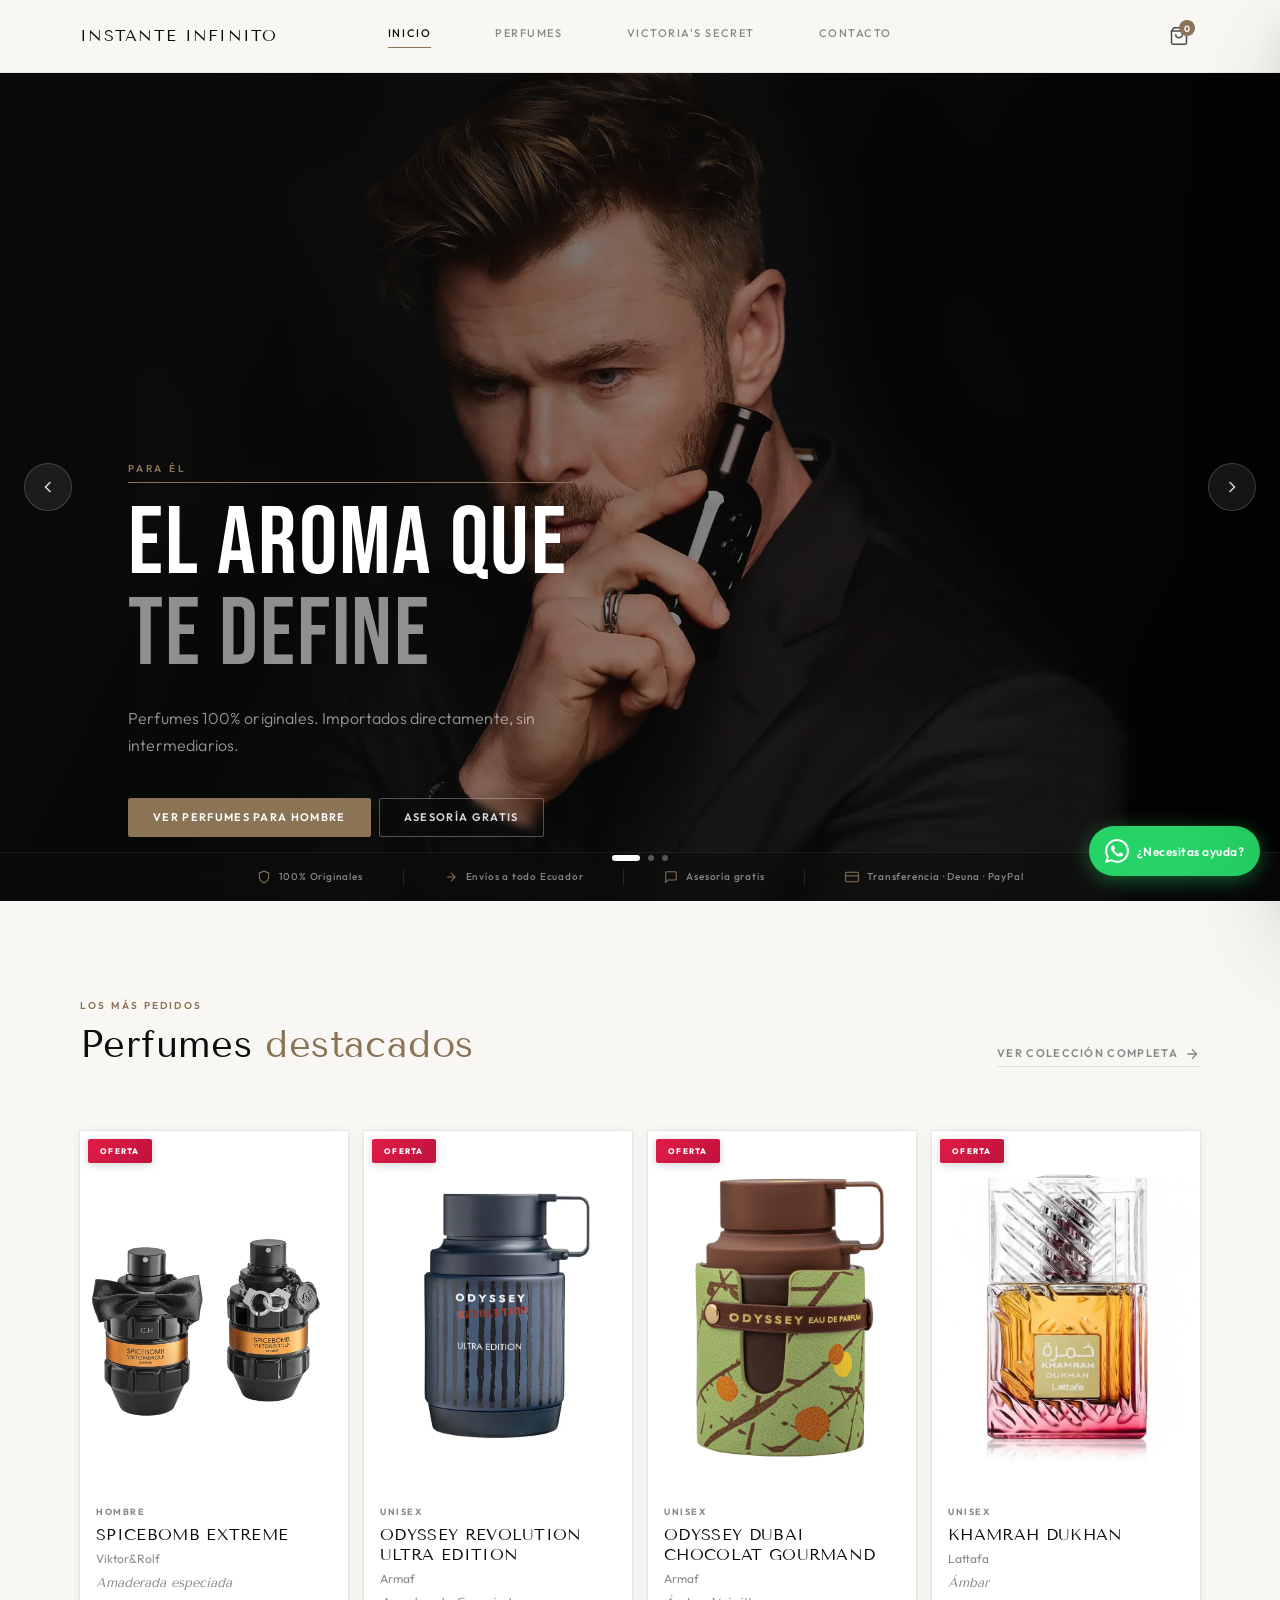
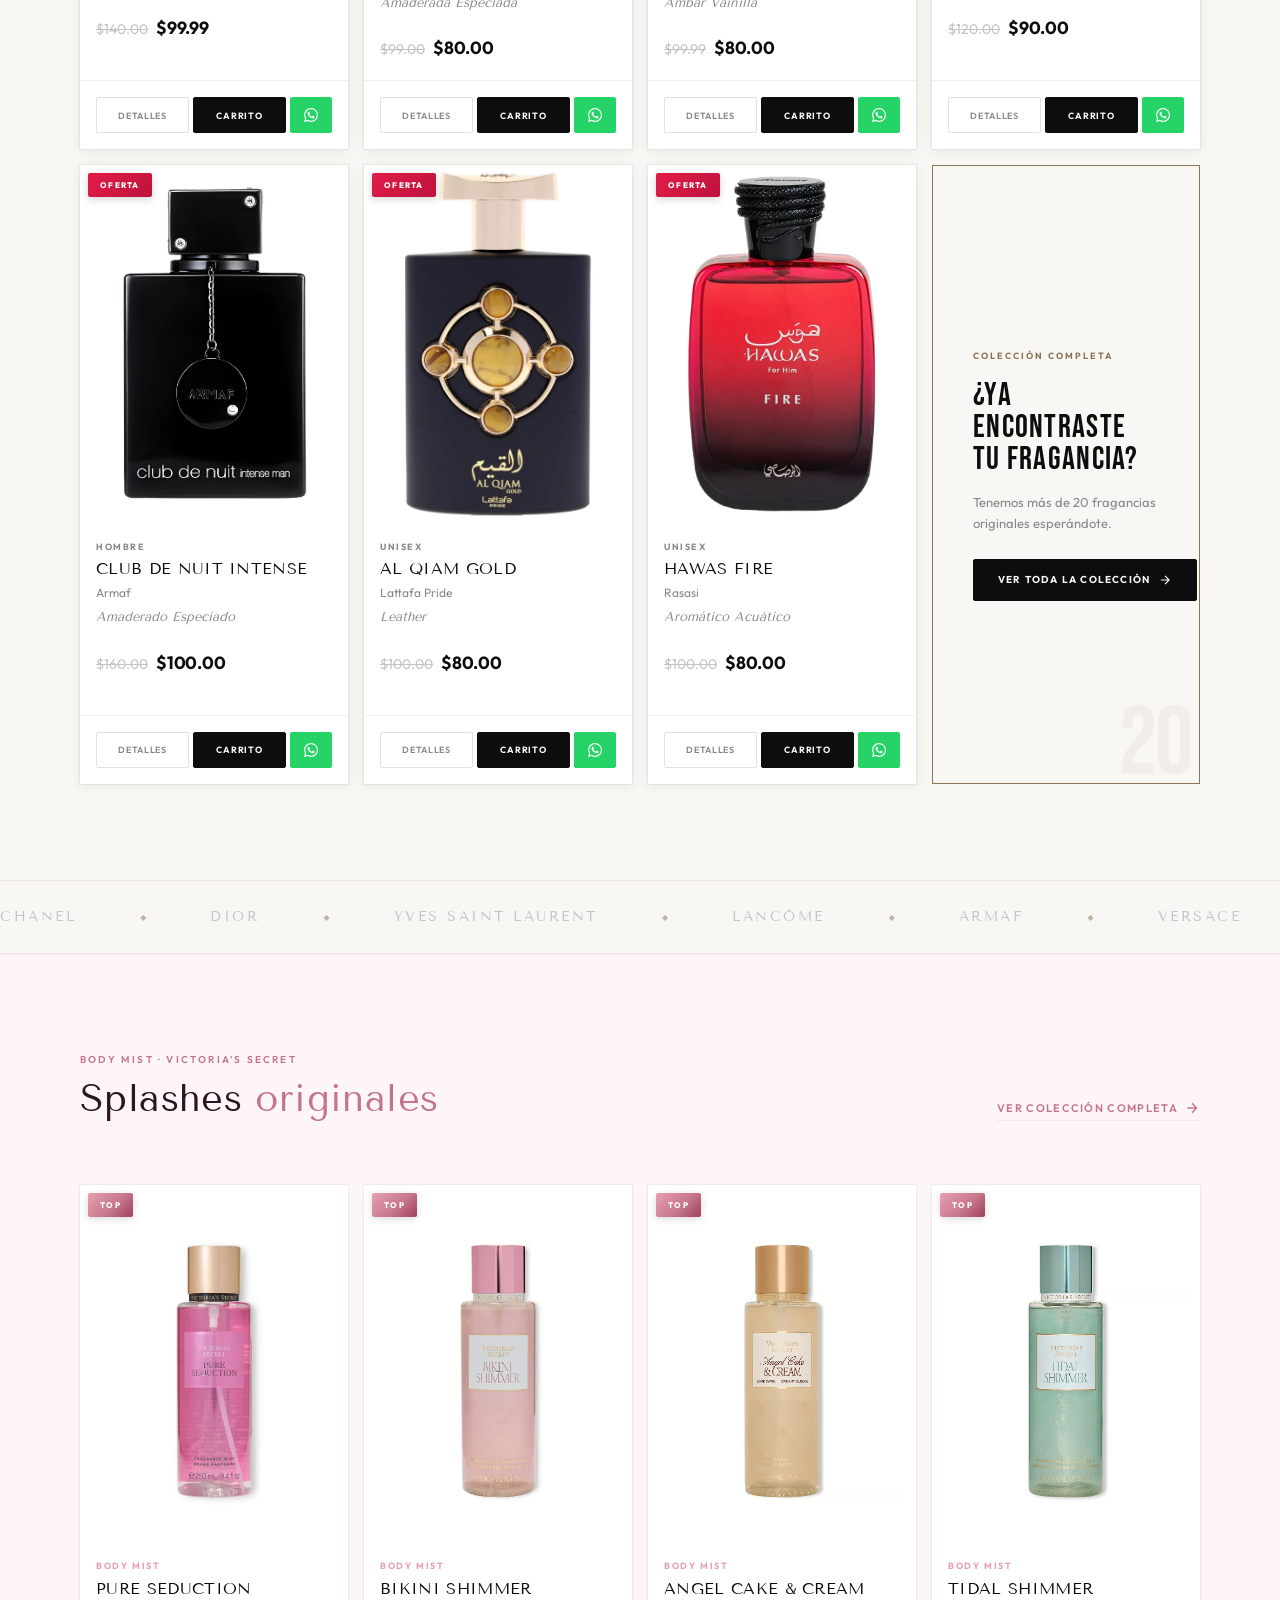
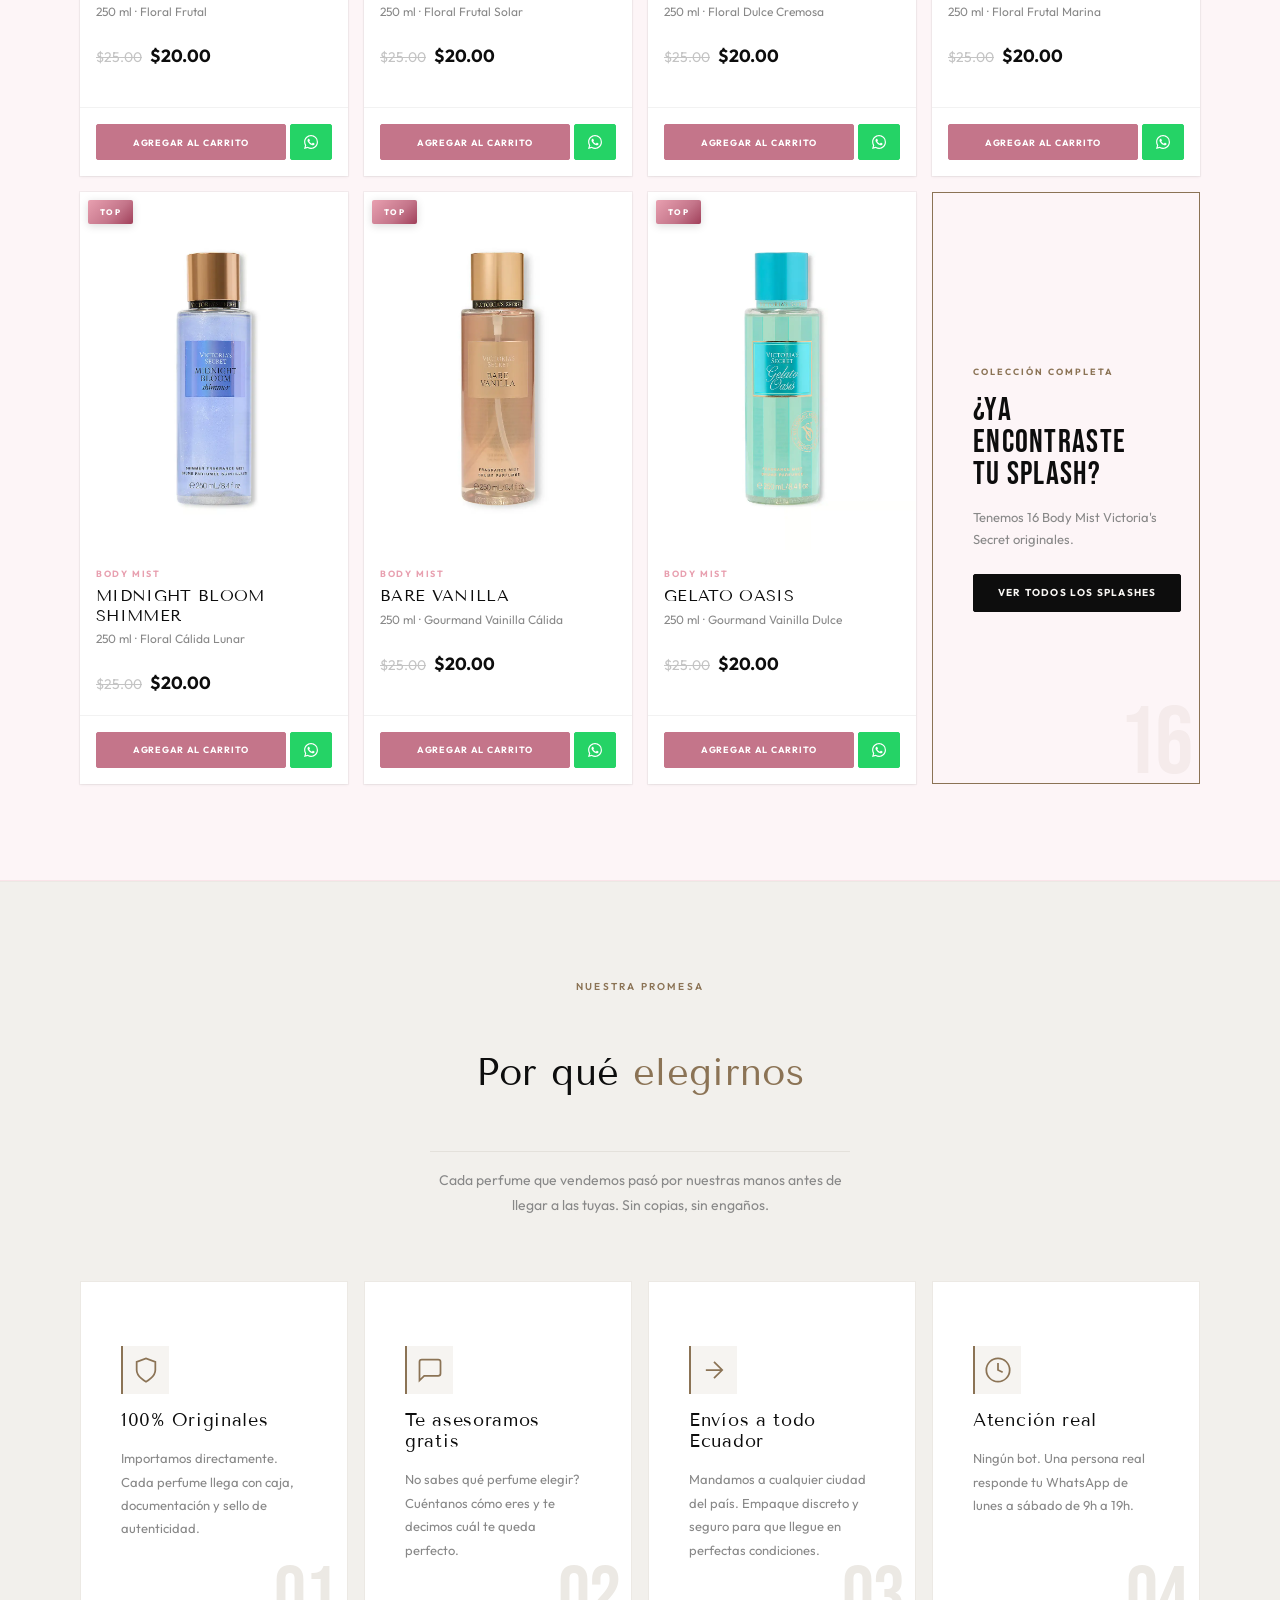
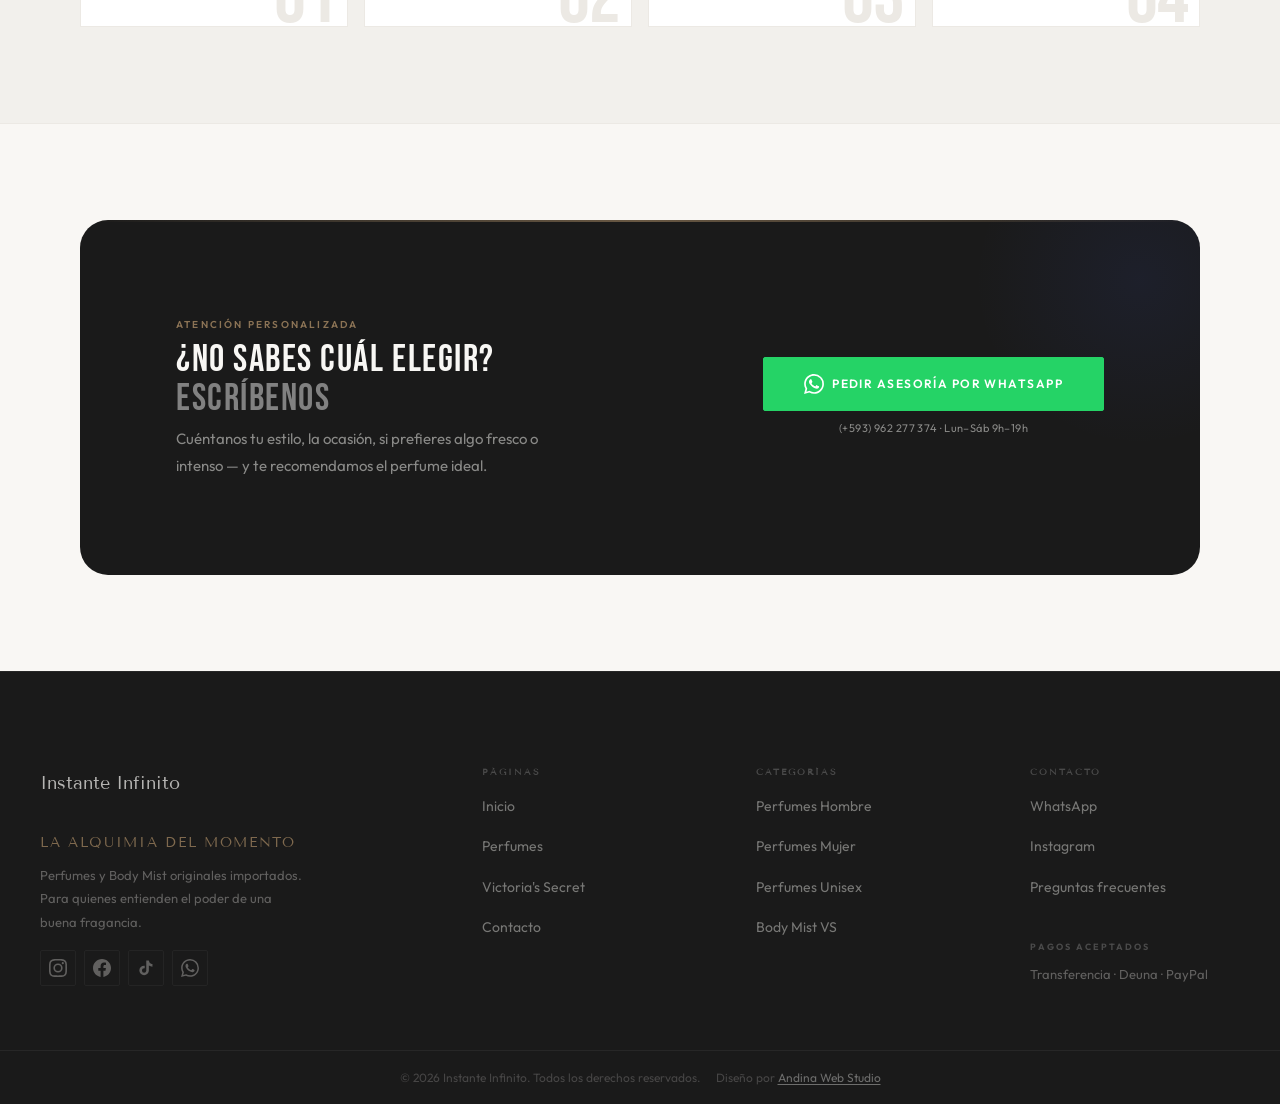
==== index.html @ fa96d2e3 "descripción" ====
<!DOCTYPE html>
<html lang="es">
<head>
  <meta charset="UTF-8" />
  <meta name="viewport" content="width=device-width, initial-scale=1.0" />
  <title>Instante Infinito — Perfumes Originales Importados en Quito, Ecuador</title>
  <meta name="description" content="Perfumes 100% originales importados en Quito, Ecuador. Fragancias auténticas para hombre, mujer y unisex. Envíos a todo Ecuador. Asesoría personalizada por WhatsApp." />
  <link rel="canonical" href="https://instante-infinito.pages.dev//" />
  <meta name="keywords" content="perfumes originales Quito, perfumes importados Ecuador, fragancias originales Quito, perfumes hombre mujer Quito, tienda de perfumes Ecuador">
  <meta name="robots" content="index, follow">
  <meta name="author" content="Instante Infinito">
  <meta name="language" content="es-EC">
  <meta name="geo.region" content="EC-P">
  <meta name="geo.placename" content="Quito, Pichincha, Ecuador">
  <meta name="geo.position" content="-0.1807;-78.4678">
  <meta name="ICBM" content="-0.1807, -78.4678">

  <meta property="og:type"        content="website" />
  <meta property="og:title" content="Instante Infinito — Perfumes Originales Importados en Quito, Ecuador" />
  <meta property="og:description" content="Perfumes 100% originales importados en Quito, Ecuador. Fragancias auténticas para hombre, mujer y unisex. Envíos a todo Ecuador. Asesoría personalizada por WhatsApp." />
  <meta property="og:image"       content="img/og-image.jpg" />
  <meta property="og:url" content="https://instante-infinito.pages.dev//" />

  <link rel="icon" type="image/svg+xml" href="[data-uri]">
  <link rel="preconnect" href="https://fonts.googleapis.com" />
  <link rel="preconnect" href="https://fonts.gstatic.com" crossorigin />
  <link href="https://fonts.googleapis.com/css2?family=Bebas+Neue&family=Tenor+Sans&family=Outfit:wght@300;400;500;600;700&display=swap" rel="stylesheet" />

  <link rel="stylesheet" href="https://cdnjs.cloudflare.com/ajax/libs/animate.css/4.1.1/animate.min.css"/>
  <link rel="stylesheet" href="https://unpkg.com/aos@2.3.4/dist/aos.css" />
  <link rel="stylesheet" href="styles.css" />
  <link rel="stylesheet" href="vs-styles.css" />

  <script type="application/ld+json">
  {
    "@context": "https://schema.org",
    "@type": "LocalBusiness",
    "name": "Instante Infinito",
    "description": "Perfumes 100% originales importados en Quito, Ecuador.",
    "url": "https://instante-infinito.pages.dev/",
    "telephone": "+593962277374",
    "address": {
      "@type": "PostalAddress",
      "addressLocality": "Quito",
      "addressRegion": "Pichincha",
      "addressCountry": "EC"
    },
    "openingHoursSpecification": {
      "@type": "OpeningHoursSpecification",
      "dayOfWeek": ["Monday","Tuesday","Wednesday","Thursday","Friday","Saturday"],
      "opens": "09:00",
      "closes": "19:00"
    },
    "priceRange": "$$",
    "servesCuisine": "Perfumería",
    "image": "https://instante-infinito.pages.dev//img/og-image.jpg"
  }
  </script>
</head>
<body>

<!-- ─────────────────────────────────────────────
     BANNER SUPERIOR
───────────────────────────────────────────── -->
<!-- ─────────────────────────────────────────────
     HEADER
───────────────────────────────────────────── -->
<header class="header" id="header">
  <div class="header__inner">

    <a href="index.html" class="header__logo" aria-label="Instante Infinito">
      <img src="img/logo.png" alt="Instante Infinito" class="header__logo-img"
           onerror="this.onerror=null;this.style.display='none';document.getElementById('logoFallback').style.display='flex'" />
      <span class="header__logo-fallback" id="logoFallback" style="display:none">
        <span style="font-family:var(--font-display);font-size:1rem;letter-spacing:0.08em;text-transform:uppercase">Instante Infinito</span>
      </span>
    </a>

        <nav class="header__nav" aria-label="Navegación principal">
      <a href="index.html"           class="header__nav-link header__nav-link--active">Inicio</a>
      <a href="catalogo.html"        class="header__nav-link">Perfumes</a>
      <a href="victoriasecret.html"  class="header__nav-link">Victoria's Secret</a>
      <a href="contacto.html"        class="header__nav-link">Contacto</a>
    </nav>

    <div class="header__actions">
      <button class="header__cart-btn" id="cartBtn" aria-label="Carrito de compras">
        <svg width="20" height="20" viewBox="0 0 24 24" fill="none" stroke="currentColor" stroke-width="1.8">
          <path d="M6 2L3 6v14a2 2 0 002 2h14a2 2 0 002-2V6l-3-4z"/>
          <line x1="3" y1="6" x2="21" y2="6"/>
          <path d="M16 10a4 4 0 01-8 0"/>
        </svg>
        <span class="header__cart-badge" id="cartBadge">0</span>
      </button>
      <button class="header__hamburger" id="menuToggle" aria-label="Abrir menú" aria-expanded="false">
        <span></span><span></span><span></span>
      </button>
    </div>

  </div>

    <nav class="header__mobile-nav" id="mobileNav" aria-label="Menú móvil">
    <a href="index.html"           class="header__mobile-link header__mobile-link--active">Inicio</a>
    <a href="catalogo.html"        class="header__mobile-link">Perfumes</a>
    <a href="victoriasecret.html"  class="header__mobile-link">Victoria's Secret</a>
    <a href="contacto.html"        class="header__mobile-link">Contacto</a>
  </nav>
</header>

<main>

<!-- ─────────────────────────────────────────────
     HERO — carrusel full-screen
───────────────────────────────────────────── -->
<section class="hero" id="hero" aria-label="Hero">
  <div class="hero__track" id="heroTrack">

    <div class="hero__slide" data-slide="0">
      <div class="hero__slide-bg">
        <img src="img/hero/slide-hombre.webp" alt="Frasgancias para hombre" class="hero__slide-img"
             onerror="this.onerror=null;this.src='https://images.unsplash.com/photo-1523293182086-7651a899d37f?w=1400&q=85'" />
        <div class="hero__slide-overlay"></div>
      </div>
      <div class="hero__slide-content">
        <span class="hero__eyebrow" data-anim>Para él</span>
        <h1 class="hero__title" data-anim>El aroma que<br><em>te define</em></h1>
        <p class="hero__subtitle" data-anim>Perfumes 100% originales. Importados directamente, sin intermediarios.</p>
        <div class="hero__btns" data-anim>
          <a href="catalogo.html?cat=hombre" class="btn btn--primary">Ver perfumes para hombre</a>
          <a href="#" class="btn btn--ghost" id="heroWaLink0">Asesoría gratis</a>
        </div>
      </div>
    </div>

    <div class="hero__slide" data-slide="1">
      <div class="hero__slide-bg">
        <img src="img/hero/slide-mujer.webp" alt="Fragancias para mujer" class="hero__slide-img"
             onerror="this.onerror=null;this.src='https://images.unsplash.com/photo-1592945403244-b3fbafd7f539?w=1400&q=85'" />
        <div class="hero__slide-overlay"></div>
      </div>
      <div class="hero__slide-content">
        <span class="hero__eyebrow" data-anim>Para ella</span>
        <h1 class="hero__title" data-anim>Un instante<br><em>infinito</em></h1>
        <p class="hero__subtitle" data-anim>La fragancia correcta lo dice todo. Encuentra la tuya.</p>
        <div class="hero__btns" data-anim>
          <a href="catalogo.html?cat=mujer" class="btn btn--primary">Ver perfumes para mujer</a>
          <a href="#" class="btn btn--ghost" id="heroWaLink1">Asesoría gratis</a>
        </div>
      </div>
    </div>

    <div class="hero__slide" data-slide="2">
      <div class="hero__slide-bg">
        <img src="img/hero/slide-unisex.webp" alt="Fragancias unisex" class="hero__slide-img"
             onerror="this.onerror=null;this.src='https://images.unsplash.com/photo-1543726969-a1da85a6d334?w=1400&q=85'" />
        <div class="hero__slide-overlay"></div>
      </div>
      <div class="hero__slide-content">
        <span class="hero__eyebrow" data-anim>Unisex</span>
        <h1 class="hero__title" data-anim>La alquimia<br><em>del momento</em></h1>
        <p class="hero__subtitle" data-anim>Fragancias sin etiquetas. Para quienes saben lo que quieren.</p>
        <div class="hero__btns" data-anim>
          <a href="catalogo.html?cat=unisex" class="btn btn--primary">Ver colección unisex</a>
          <a href="#" class="btn btn--ghost" id="heroWaLink2">Asesoría gratis</a>
        </div>
      </div>
    </div>

  </div>

  <button class="hero__arrow hero__arrow--prev" id="heroPrev" aria-label="Slide anterior">
    <svg width="20" height="20" viewBox="0 0 24 24" fill="none" stroke="currentColor" stroke-width="2"><polyline points="15 18 9 12 15 6"/></svg>
  </button>
  <button class="hero__arrow hero__arrow--next" id="heroNext" aria-label="Siguiente slide">
    <svg width="20" height="20" viewBox="0 0 24 24" fill="none" stroke="currentColor" stroke-width="2"><polyline points="9 18 15 12 9 6"/></svg>
  </button>

  <div class="hero__dots" id="heroDots" role="tablist" aria-label="Slides">
    <button class="hero__dot hero__dot--on" data-dot="0" role="tab" aria-selected="true"></button>
    <button class="hero__dot" data-dot="1" role="tab" aria-selected="false"></button>
    <button class="hero__dot" data-dot="2" role="tab" aria-selected="false"></button>
  </div>

  <div class="hero__counter" aria-hidden="true">
    <span id="heroCurrentNum">01</span>
    <span class="hero__counter-sep"></span>
    <span class="hero__counter-total">03</span>
  </div>

  <!-- Trust bar integrada en el hero — premium y discreta -->
  <div class="hero__trust" aria-label="Beneficios">
    <div class="hero__trust-inner">
      <div class="hero__trust-item">
        <svg width="14" height="14" viewBox="0 0 24 24" fill="none" stroke="currentColor" stroke-width="1.8"><path d="M12 22s8-4 8-10V5l-8-3-8 3v7c0 6 8 10 8 10z"/></svg>
        100% Originales
      </div>
      <div class="hero__trust-sep" aria-hidden="true"></div>
      <div class="hero__trust-item">
        <svg width="14" height="14" viewBox="0 0 24 24" fill="none" stroke="currentColor" stroke-width="1.8"><path d="M5 12h14M12 5l7 7-7 7"/></svg>
        Envíos a todo Ecuador
      </div>
      <div class="hero__trust-sep" aria-hidden="true"></div>
      <div class="hero__trust-item">
        <svg width="14" height="14" viewBox="0 0 24 24" fill="none" stroke="currentColor" stroke-width="1.8"><path d="M21 15a2 2 0 01-2 2H7l-4 4V5a2 2 0 012-2h14a2 2 0 012 2z"/></svg>
        Asesoría gratis
      </div>
      <div class="hero__trust-sep" aria-hidden="true"></div>
      <div class="hero__trust-item">
        <svg width="14" height="14" viewBox="0 0 24 24" fill="none" stroke="currentColor" stroke-width="1.8"><rect x="1" y="4" width="22" height="16" rx="2"/><line x1="1" y1="10" x2="23" y2="10"/></svg>
        Transferencia · Deuna · PayPal
      </div>
    </div>
  </div></section>

<!-- ─────────────────────────────────────────────
     TRUST BAR
───────────────────────────────────────────── -->
<!-- ─────────────────────────────────────────────
     DESTACADOS
     Cards generadas por app.js desde productos.json
───────────────────────────────────────────── -->
<section class="featured section-spacing" aria-labelledby="featuredTitle">
  <div class="container">

    <header class="section-header" data-aos="fade-up">
      <div class="section-header__left">
        <p class="eyebrow">Los más pedidos</p>
        <h2 class="section-title" id="featuredTitle">Perfumes <em>destacados</em></h2>
      </div>
      <a href="catalogo.html" class="link-arrow">
        Ver colección completa
        <svg width="16" height="16" viewBox="0 0 24 24" fill="none" stroke="currentColor" stroke-width="2"><path d="M5 12h14M12 5l7 7-7 7"/></svg>
      </a>
    </header>

    <!-- Skeleton mientras carga -->
    <div class="products-grid products-grid--featured" id="featuredGrid" aria-live="polite">
      <div class="card-skeleton"></div>
      <div class="card-skeleton"></div>
      <div class="card-skeleton"></div>
      <div class="card-skeleton"></div>
      <div class="card-skeleton"></div>
      <div class="card-skeleton"></div>
      <div class="card-skeleton"></div>
      <div class="card-skeleton"></div>
    </div>

    <div class="featured__dots" id="featuredDots" aria-hidden="true"></div>

  </div>
</section>


<!-- ─────────────────────────────────────────────
     MARCAS — marquee desktop
───────────────────────────────────────────── -->
<div class="brands-marquee" aria-hidden="true">
  <div class="brands-marquee__track">
    <span class="brands-marquee__item">Chanel</span>
    <span class="brands-marquee__sep">◆</span>
    <span class="brands-marquee__item">Dior</span>
    <span class="brands-marquee__sep">◆</span>
    <span class="brands-marquee__item">Yves Saint Laurent</span>
    <span class="brands-marquee__sep">◆</span>
    <span class="brands-marquee__item">Lancôme</span>
    <span class="brands-marquee__sep">◆</span>
    <span class="brands-marquee__item">Armaf</span>
    <span class="brands-marquee__sep">◆</span>
    <span class="brands-marquee__item">Versace</span>
    <span class="brands-marquee__sep">◆</span>
    <span class="brands-marquee__item">Hugo Boss</span>
    <span class="brands-marquee__sep">◆</span>
    <span class="brands-marquee__item">Paco Rabanne</span>
    <span class="brands-marquee__sep">◆</span>
    <span class="brands-marquee__item">Giorgio Armani</span>
    <span class="brands-marquee__sep">◆</span>
    <span class="brands-marquee__item">Gucci</span>
    <span class="brands-marquee__sep">◆</span>
    <span class="brands-marquee__item">Carolina Herrera</span>
    <span class="brands-marquee__sep">◆</span>
    <span class="brands-marquee__item">Valentino</span>
    <span class="brands-marquee__sep">◆</span>
    <span class="brands-marquee__item">Calvin Klein</span>
    <span class="brands-marquee__sep">◆</span>
    <span class="brands-marquee__item">Victoria's Secret</span>
    <span class="brands-marquee__sep">◆</span>
    <!-- Duplicado para loop infinito -->
    <span class="brands-marquee__item">Chanel</span>
    <span class="brands-marquee__sep">◆</span>
    <span class="brands-marquee__item">Dior</span>
    <span class="brands-marquee__sep">◆</span>
    <span class="brands-marquee__item">Yves Saint Laurent</span>
    <span class="brands-marquee__sep">◆</span>
    <span class="brands-marquee__item">Lancôme</span>
    <span class="brands-marquee__sep">◆</span>
    <span class="brands-marquee__item">Armaf</span>
    <span class="brands-marquee__sep">◆</span>
    <span class="brands-marquee__item">Versace</span>
    <span class="brands-marquee__sep">◆</span>
    <span class="brands-marquee__item">Hugo Boss</span>
    <span class="brands-marquee__sep">◆</span>
    <span class="brands-marquee__item">Paco Rabanne</span>
    <span class="brands-marquee__sep">◆</span>
    <span class="brands-marquee__item">Giorgio Armani</span>
    <span class="brands-marquee__sep">◆</span>
    <span class="brands-marquee__item">Gucci</span>
    <span class="brands-marquee__sep">◆</span>
    <span class="brands-marquee__item">Carolina Herrera</span>
    <span class="brands-marquee__sep">◆</span>
    <span class="brands-marquee__item">Valentino</span>
    <span class="brands-marquee__sep">◆</span>
    <span class="brands-marquee__item">Calvin Klein</span>
    <span class="brands-marquee__sep">◆</span>
    <span class="brands-marquee__item">Victoria's Secret</span>
    <span class="brands-marquee__sep">◆</span>
  </div>
</div>

<!-- ─────────────────────────────────────────────
     VICTORIA'S SECRET — sección destacados inicio
───────────────────────────────────────────── -->
<section class="vs-featured section-spacing" aria-labelledby="vsHomeTitle">
  <div class="container">

    <header class="section-header" data-aos="fade-up">
      <div class="section-header__left">
        <p class="eyebrow">Body Mist · Victoria's Secret</p>
        <h2 class="section-title" id="vsHomeTitle">Splashes <em>originales</em></h2>
      </div>
      <a href="victoriasecret.html" class="link-arrow vs-link-arrow">
        Ver colección completa
        <svg width="16" height="16" viewBox="0 0 24 24" fill="none" stroke="currentColor" stroke-width="2"><path d="M5 12h14M12 5l7 7-7 7"/></svg>
      </a>
    </header>

    <div class="products-grid products-grid--featured" id="vsHomeGrid" aria-live="polite">
      <div class="card-skeleton"></div>
      <div class="card-skeleton"></div>
      <div class="card-skeleton"></div>
      <div class="card-skeleton"></div>
      <div class="card-skeleton"></div>
      <div class="card-skeleton"></div>
      <div class="card-skeleton"></div>
      <div class="card-skeleton"></div>
    </div>

    <div class="featured__dots" id="vsHomeDots" aria-hidden="true"></div>

  </div>
</section>

<!-- ─────────────────────────────────────────────
     POR QUÉ ELEGIRNOS — nueva sección
───────────────────────────────────────────── -->
<section class="why-us section-spacing" aria-labelledby="whyTitle">
  <div class="container">

    <header class="section-header section-header--center" data-aos="fade-up">
      <p class="eyebrow">Nuestra promesa</p>
      <h2 class="section-title" id="whyTitle">Por qué <em>elegirnos</em></h2>
      <p class="section-subtitle">Cada perfume que vendemos pasó por nuestras manos antes de llegar a las tuyas. Sin copias, sin engaños.</p>
    </header>

    <div class="why-us__grid">

      <div class="why-us__item" data-num="01" reveal-up" style="--d:0">
        <div class="why-us__icon" aria-hidden="true">
          <svg width="28" height="28" viewBox="0 0 24 24" fill="none" stroke="currentColor" stroke-width="1.5"><path d="M12 22s8-4 8-10V5l-8-3-8 3v7c0 6 8 10 8 10z"/></svg>
        </div>
        <h3 class="why-us__title">100% Originales</h3>
        <p class="why-us__desc">Importamos directamente. Cada perfume llega con caja, documentación y sello de autenticidad.</p>
      </div>

      <div class="why-us__item" data-num="02" reveal-up" style="--d:1">
        <div class="why-us__icon" aria-hidden="true">
          <svg width="28" height="28" viewBox="0 0 24 24" fill="none" stroke="currentColor" stroke-width="1.5"><path d="M21 15a2 2 0 01-2 2H7l-4 4V5a2 2 0 012-2h14a2 2 0 012 2z"/></svg>
        </div>
        <h3 class="why-us__title">Te asesoramos gratis</h3>
        <p class="why-us__desc">No sabes qué perfume elegir? Cuéntanos cómo eres y te decimos cuál te queda perfecto.</p>
      </div>

      <div class="why-us__item" data-num="03" reveal-up" style="--d:2">
        <div class="why-us__icon" aria-hidden="true">
          <svg width="28" height="28" viewBox="0 0 24 24" fill="none" stroke="currentColor" stroke-width="1.5"><path d="M5 12h14M12 5l7 7-7 7"/></svg>
        </div>
        <h3 class="why-us__title">Envíos a todo Ecuador</h3>
        <p class="why-us__desc">Mandamos a cualquier ciudad del país. Empaque discreto y seguro para que llegue en perfectas condiciones.</p>
      </div>

      <div class="why-us__item" data-num="04" reveal-up" style="--d:3">
        <div class="why-us__icon" aria-hidden="true">
          <svg width="28" height="28" viewBox="0 0 24 24" fill="none" stroke="currentColor" stroke-width="1.5"><circle cx="12" cy="12" r="10"/><polyline points="12 6 12 12 16 14"/></svg>
        </div>
        <h3 class="why-us__title">Atención real</h3>
        <p class="why-us__desc">Ningún bot. Una persona real responde tu WhatsApp de lunes a sábado de 9h a 19h.</p>
      </div>

    </div>

  </div>
</section>

<!-- ─────────────────────────────────────────────
     BANDA EDITORIAL — marquee
───────────────────────────────────────────── -->


<!-- ─────────────────────────────────────────────
     CTA WHATSAPP
───────────────────────────────────────────── -->
<section class="cta-section section-spacing" data-aos="fade-up" aria-labelledby="ctaTitle">
  <div class="container">
    <div class="cta-section__inner">
      <div class="cta-section__copy">
        <p class="eyebrow">Atención personalizada</p>
        <h2 class="cta-section__title" id="ctaTitle">
          ¿No sabes cuál elegir?<br><em>Escríbenos</em>
        </h2>
        <p class="cta-section__text">Cuéntanos tu estilo, la ocasión, si prefieres algo fresco o intenso — y te recomendamos el perfume ideal.</p>
      </div>
      <div class="cta-section__action">
        <a href="#" class="btn btn--wa btn--wa-lg" id="ctaWaLink">
          <svg width="20" height="20" viewBox="0 0 24 24" fill="currentColor"><path d="M17.472 14.382c-.297-.149-1.758-.867-2.03-.967-.273-.099-.471-.148-.67.15-.197.297-.767.966-.94 1.164-.173.199-.347.223-.644.075-.297-.15-1.255-.463-2.39-1.475-.883-.788-1.48-1.761-1.653-2.059-.173-.297-.018-.458.13-.606.134-.133.298-.347.446-.52.149-.174.198-.298.298-.497.099-.198.05-.371-.025-.52-.075-.149-.669-1.612-.916-2.207-.242-.579-.487-.5-.669-.51-.173-.008-.371-.01-.57-.01-.198 0-.52.074-.792.372-.272.297-1.04 1.016-1.04 2.479 0 1.462 1.065 2.875 1.213 3.074.149.198 2.096 3.2 5.077 4.487.709.306 1.262.489 1.694.625.712.227 1.36.195 1.871.118.571-.085 1.758-.719 2.006-1.413.248-.694.248-1.289.173-1.413-.074-.124-.272-.198-.57-.347m-5.421 7.403h-.004a9.87 9.87 0 01-5.031-1.378l-.361-.214-3.741.982.998-3.648-.235-.374a9.86 9.86 0 01-1.51-5.26c.001-5.45 4.436-9.884 9.888-9.884 2.64 0 5.122 1.03 6.988 2.898a9.825 9.825 0 012.893 6.994c-.003 5.45-4.437 9.884-9.885 9.884m8.413-18.297A11.815 11.815 0 0012.05 0C5.495 0 .16 5.335.157 11.892c0 2.096.547 4.142 1.588 5.945L.057 24l6.305-1.654a11.882 11.882 0 005.683 1.448h.005c6.554 0 11.890-5.335 11.893-11.893a11.821 11.821 0 00-3.48-8.413z"/></svg>
          Pedir asesoría por WhatsApp
        </a>
        <p class="cta-section__note" id="ctaPhone">(+593) 962 277 374 · Lun–Sáb 9h–19h</p>
      </div>
    </div>
  </div>
</section>

</main>

<!-- ─────────────────────────────────────────────
     FOOTER
───────────────────────────────────────────── -->
<footer class="footer" role="contentinfo">
  <div class="footer__top container">
    <div class="footer__grid">

      <div class="footer__col footer__col--brand">
        <a href="index.html" class="footer__logo-wrap" aria-label="Inicio">
          <img src="img/logo.png" alt="Instante Infinito" class="footer__logo"
               onerror="this.onerror=null;this.style.display='none';this.nextElementSibling.style.display='block'" />
          <span class="footer__logo-text" style="display:none">Instante Infinito</span>
        </a>
        <p class="footer__slogan">La Alquimia del Momento</p>
        <p class="footer__desc">Perfumes y Body Mist originales importados. Para quienes entienden el poder de una buena fragancia.</p>
        <div class="footer__social" aria-label="Redes sociales">
          <a href="https://instagram.com/cri5ti4n_91" target="_blank" rel="noopener noreferrer" class="footer__social-link" aria-label="Instagram">
            <svg width="18" height="18" viewBox="0 0 24 24" fill="currentColor"><path d="M12 2.163c3.204 0 3.584.012 4.85.07 3.252.148 4.771 1.691 4.919 4.919.058 1.265.069 1.645.069 4.849 0 3.205-.012 3.584-.069 4.849-.149 3.225-1.664 4.771-4.919 4.919-1.266.058-1.644.07-4.85.07-3.204 0-3.584-.012-4.849-.07-3.26-.149-4.771-1.699-4.919-4.92-.058-1.265-.07-1.644-.07-4.849 0-3.204.013-3.583.07-4.849.149-3.227 1.664-4.771 4.919-4.919 1.266-.057 1.645-.069 4.849-.069zM12 0C8.741 0 8.333.014 7.053.072 2.695.272.273 2.69.073 7.052.014 8.333 0 8.741 0 12c0 3.259.014 3.668.072 4.948.2 4.358 2.618 6.78 6.98 6.98C8.333 23.986 8.741 24 12 24c3.259 0 3.668-.014 4.948-.072 4.354-.2 6.782-2.618 6.979-6.98.059-1.28.073-1.689.073-4.948 0-3.259-.014-3.667-.072-4.947-.196-4.354-2.617-6.78-6.979-6.98C15.668.014 15.259 0 12 0zm0 5.838a6.162 6.162 0 100 12.324 6.162 6.162 0 000-12.324zM12 16a4 4 0 110-8 4 4 0 010 8zm6.406-11.845a1.44 1.44 0 100 2.881 1.44 1.44 0 000-2.881z"/></svg>
          </a>
          <a href="https://facebook.com/cristian.castillo.781816?locale=es_LA" target="_blank" rel="noopener noreferrer" class="footer__social-link" aria-label="Facebook">
            <svg width="18" height="18" viewBox="0 0 24 24" fill="currentColor"><path d="M24 12.073c0-6.627-5.373-12-12-12s-12 5.373-12 12c0 5.99 4.388 10.954 10.125 11.854v-8.385H7.078v-3.47h3.047V9.43c0-3.007 1.792-4.669 4.533-4.669 1.312 0 2.686.235 2.686.235v2.953H15.83c-1.491 0-1.956.925-1.956 1.874v2.25h3.328l-.532 3.47h-2.796v8.385C19.612 23.027 24 18.062 24 12.073z"/></svg>
          </a>
          <a href="https://tiktok.com/@dolcegabbana" target="_blank" rel="noopener noreferrer" class="footer__social-link" aria-label="TikTok">
            <svg width="18" height="18" viewBox="0 0 24 24" fill="currentColor"><path d="M19.59 6.69a4.83 4.83 0 01-3.77-4.25V2h-3.45v13.67a2.89 2.89 0 01-2.88 2.5 2.89 2.89 0 01-2.89-2.89 2.89 2.89 0 012.89-2.89c.28 0 .54.04.79.1V9.01a6.28 6.28 0 00-.79-.05 6.34 6.34 0 00-6.34 6.34 6.34 6.34 0 006.34 6.34 6.34 6.34 0 006.33-6.34V8.69a8.17 8.17 0 004.78 1.52V6.75a4.85 4.85 0 01-1.01-.06z"/></svg>
          </a>
          <a href="#" class="footer__social-link" id="footerWaLink" aria-label="WhatsApp">
            <svg width="18" height="18" viewBox="0 0 24 24" fill="currentColor"><path d="M17.472 14.382c-.297-.149-1.758-.867-2.03-.967-.273-.099-.471-.148-.67.15-.197.297-.767.966-.94 1.164-.173.199-.347.223-.644.075-.297-.15-1.255-.463-2.39-1.475-.883-.788-1.48-1.761-1.653-2.059-.173-.297-.018-.458.13-.606.134-.133.298-.347.446-.52.149-.174.198-.298.298-.497.099-.198.05-.371-.025-.52-.075-.149-.669-1.612-.916-2.207-.242-.579-.487-.5-.669-.51-.173-.008-.371-.01-.57-.01-.198 0-.52.074-.792.372-.272.297-1.04 1.016-1.04 2.479 0 1.462 1.065 2.875 1.213 3.074.149.198 2.096 3.2 5.077 4.487.709.306 1.262.489 1.694.625.712.227 1.36.195 1.871.118.571-.085 1.758-.719 2.006-1.413.248-.694.248-1.289.173-1.413-.074-.124-.272-.198-.57-.347m-5.421 7.403h-.004a9.87 9.87 0 01-5.031-1.378l-.361-.214-3.741.982.998-3.648-.235-.374a9.86 9.86 0 01-1.51-5.26c.001-5.45 4.436-9.884 9.888-9.884 2.64 0 5.122 1.03 6.988 2.898a9.825 9.825 0 012.893 6.994c-.003 5.45-4.437 9.884-9.885 9.884m8.413-18.297A11.815 11.815 0 0012.05 0C5.495 0 .16 5.335.157 11.892c0 2.096.547 4.142 1.588 5.945L.057 24l6.305-1.654a11.882 11.882 0 005.683 1.448h.005c6.554 0 11.890-5.335 11.893-11.893a11.821 11.821 0 00-3.48-8.413z"/></svg>
          </a>
        </div>
      </div>

      <div class="footer__col">
        <h3 class="footer__col-title">Páginas</h3>
        <ul class="footer__links">
          <li><a href="index.html"    class="footer__link">Inicio</a></li>
          <li><a href="catalogo.html" class="footer__link">Perfumes</a></li>
          <li><a href="victoriasecret.html" class="footer__link">Victoria's Secret</a></li>
          <li><a href="contacto.html" class="footer__link">Contacto</a></li>
        </ul>
      </div>

      <div class="footer__col">
        <h3 class="footer__col-title">Categorías</h3>
        <ul class="footer__links">
          <li><a href="catalogo.html?cat=hombre" class="footer__link">Perfumes Hombre</a></li>
          <li><a href="catalogo.html?cat=mujer"  class="footer__link">Perfumes Mujer</a></li>
          <li><a href="catalogo.html?cat=unisex" class="footer__link">Perfumes Unisex</a></li>
          <li><a href="victoriasecret.html" class="footer__link">Body Mist VS</a></li>
        </ul>
      </div>

      <div class="footer__col">
        <h3 class="footer__col-title">Contacto</h3>
        <ul class="footer__links">
          <li><a href="#" class="footer__link" id="footerWaLink2">WhatsApp</a></li>
          <li><a href="https://instagram.com/instanteinfinito" target="_blank" rel="noopener noreferrer" class="footer__link">Instagram</a></li>
          <li><a href="contacto.html" class="footer__link">Preguntas frecuentes</a></li>
        </ul>
        <div class="footer__pagos">
          <p class="footer__pagos-title">Pagos aceptados</p>
          <p class="footer__pagos-list">Transferencia · Deuna · PayPal</p>
        </div>
      </div>

    </div>
  </div>

  <div class="footer__bottom">
    <div class="container footer__bottom-inner">
      <p class="footer__copy">© 2026 Instante Infinito. Todos los derechos reservados.</p>
      <p class="footer__credit">
        Diseño por <a href="https://andinawebstudio.com" target="_blank" rel="noopener noreferrer" class="footer__credit-link">Andina Web Studio</a>
      </p>
    </div>
  </div>
</footer>

<!-- WA FLOTANTE — izquierda para no tapar footer credit -->
<a href="#" class="wa-float" id="waFloat" aria-label="Contactar por WhatsApp">
  <svg width="24" height="24" viewBox="0 0 24 24" fill="currentColor"><path d="M17.472 14.382c-.297-.149-1.758-.867-2.03-.967-.273-.099-.471-.148-.67.15-.197.297-.767.966-.94 1.164-.173.199-.347.223-.644.075-.297-.15-1.255-.463-2.39-1.475-.883-.788-1.48-1.761-1.653-2.059-.173-.297-.018-.458.13-.606.134-.133.298-.347.446-.52.149-.174.198-.298.298-.497.099-.198.05-.371-.025-.52-.075-.149-.669-1.612-.916-2.207-.242-.579-.487-.5-.669-.51-.173-.008-.371-.01-.57-.01-.198 0-.52.074-.792.372-.272.297-1.04 1.016-1.04 2.479 0 1.462 1.065 2.875 1.213 3.074.149.198 2.096 3.2 5.077 4.487.709.306 1.262.489 1.694.625.712.227 1.36.195 1.871.118.571-.085 1.758-.719 2.006-1.413.248-.694.248-1.289.173-1.413-.074-.124-.272-.198-.57-.347m-5.421 7.403h-.004a9.87 9.87 0 01-5.031-1.378l-.361-.214-3.741.982.998-3.648-.235-.374a9.86 9.86 0 01-1.51-5.26c.001-5.45 4.436-9.884 9.888-9.884 2.64 0 5.122 1.03 6.988 2.898a9.825 9.825 0 012.893 6.994c-.003 5.45-4.437 9.884-9.885 9.884m8.413-18.297A11.815 11.815 0 0012.05 0C5.495 0 .16 5.335.157 11.892c0 2.096.547 4.142 1.588 5.945L.057 24l6.305-1.654a11.882 11.882 0 005.683 1.448h.005c6.554 0 11.890-5.335 11.893-11.893a11.821 11.821 0 00-3.48-8.413z"/></svg>
  <span class="wa-float__text">¿Necesitas ayuda?</span>
</a>

<!-- CARRITO DRAWER -->
<div class="cart-overlay" id="cartOverlay"></div>
<aside class="cart-drawer" id="cartDrawer" aria-label="Carrito de compras" aria-hidden="true">
  <div class="cart-drawer__head">
    <h2 class="cart-drawer__title">Tu selección</h2>
    <button class="cart-drawer__close" id="cartClose" aria-label="Cerrar carrito">
      <svg width="18" height="18" viewBox="0 0 24 24" fill="none" stroke="currentColor" stroke-width="2"><line x1="18" y1="6" x2="6" y2="18"/><line x1="6" y1="6" x2="18" y2="18"/></svg>
    </button>
  </div>
  <div class="cart-drawer__body" id="cartBody">
    <div class="cart-empty" id="cartEmpty">
      <svg width="40" height="40" viewBox="0 0 24 24" fill="none" stroke="currentColor" stroke-width="1"><path d="M6 2L3 6v14a2 2 0 002 2h14a2 2 0 002-2V6l-3-4z"/><line x1="3" y1="6" x2="21" y2="6"/><path d="M16 10a4 4 0 01-8 0"/></svg>
      <p>Tu carrito está vacío</p>
      <a href="catalogo.html" class="btn btn--outline btn--sm">Ver colección</a>
    </div>
  </div>
  <div class="cart-drawer__foot" id="cartFoot" style="display:none">
    <div class="cart-total">
      <span>Total estimado</span>
      <span class="cart-total__val" id="cartTotal">$0.00</span>
    </div>
    <button class="btn btn--wa cart-wa-btn" id="cartWaBtn">
      <svg width="17" height="17" viewBox="0 0 24 24" fill="currentColor"><path d="M17.472 14.382c-.297-.149-1.758-.867-2.03-.967-.273-.099-.471-.148-.67.15-.197.297-.767.966-.94 1.164-.173.199-.347.223-.644.075-.297-.15-1.255-.463-2.39-1.475-.883-.788-1.48-1.761-1.653-2.059-.173-.297-.018-.458.13-.606.134-.133.298-.347.446-.52.149-.174.198-.298.298-.497.099-.198.05-.371-.025-.52-.075-.149-.669-1.612-.916-2.207-.242-.579-.487-.5-.669-.51-.173-.008-.371-.01-.57-.01-.198 0-.52.074-.792.372-.272.297-1.04 1.016-1.04 2.479 0 1.462 1.065 2.875 1.213 3.074.149.198 2.096 3.2 5.077 4.487.709.306 1.262.489 1.694.625.712.227 1.36.195 1.871.118.571-.085 1.758-.719 2.006-1.413.248-.694.248-1.289.173-1.413-.074-.124-.272-.198-.57-.347m-5.421 7.403h-.004a9.87 9.87 0 01-5.031-1.378l-.361-.214-3.741.982.998-3.648-.235-.374a9.86 9.86 0 01-1.51-5.26c.001-5.45 4.436-9.884 9.888-9.884 2.64 0 5.122 1.03 6.988 2.898a9.825 9.825 0 012.893 6.994c-.003 5.45-4.437 9.884-9.885 9.884m8.413-18.297A11.815 11.815 0 0012.05 0C5.495 0 .16 5.335.157 11.892c0 2.096.547 4.142 1.588 5.945L.057 24l6.305-1.654a11.882 11.882 0 005.683 1.448h.005c6.554 0 11.890-5.335 11.893-11.893a11.821 11.821 0 00-3.48-8.413z"/></svg>
      Comprar por WhatsApp
    </button>
    <p class="cart-note">Pedido se confirma por WhatsApp.</p>
  </div>
</aside>

<!-- TOAST -->
<div class="toast-container" id="toastContainer" aria-live="polite" aria-atomic="true"></div>

<!-- MODAL — inyectado por app.js -->
<div id="modalContainer" role="region" aria-label="Detalle del producto"></div>

<script src="app.js" type="module"></script>
<script src="vs-app.js" type="module"></script>
  <script src="https://unpkg.com/aos@2.3.4/dist/aos.js"></script>
  <script>
    AOS.init({
      duration: 700,
      easing: 'ease-out-quart',
      once: true,
      offset: 40
    });
  </script>
</body>
</html>
---- styles.css ----
/* ============================================================
   INSTANTE INFINITO — styles.css v3
   Swiss-editorial premium · Mismo color, mejor todo
   Cormorant Garamond (display) + Outfit (UI)
   ============================================================ */

/* ============================================================
   1. VARIABLES
   ============================================================ */
:root {
  /* ── Paleta (sin cambios) ── */
  --bg:           #f9f7f4;
  --bg-off:       #f2f0ec;
  --bg-card:      #ffffff;
  --bg-dark:      #0d0d0d;
  --bg-section-dark: #1a1a1a;  /* CTA y footer — menos agresivo */
  --bg-dark-2:    #141414;
  --bg-dark-3:    #1c1c1c;

  --accent:       #8b7355;   /* Tostado dorado — perfumería nicho */
  --accent-dark:  #6b5540;
  --accent-pale:  rgba(139, 115, 85, 0.08);
  --accent-mid:   rgba(139, 115, 85, 0.15);
  --accent-glow:  rgba(139, 115, 85, 0.25);

  --text:         #0d0d0d;
  --text-soft:    #4a4a4a;
  --text-muted:   #888888;
  --text-dim:     #c4c4c4;
  --text-inv:     #f8f7f4;
  --text-inv-50:  rgba(248,247,244,0.5);
  --text-inv-70:  rgba(248,247,244,0.7);

  --border:       #e4e1db;
  --border-soft:  #ece9e4;
  --border-dark:  #242424;
  --border-accent:rgba(139,115,85,0.2);

  --wa:           #25d366;
  --wa-dark:      #1ab955;

  --badge-hot:    #c0392b;
  --badge-new:    #5c6b4a;  /* Verde oliva para 'Nuevo' */
  --badge-offer:  #b45309;
  --badge-sold:   #9ca3af;

  /* ── Tipografía ── */
  --font-hero:    'Bebas Neue', 'Arial Narrow', Arial, sans-serif;
  --font-display: 'Tenor Sans', Georgia, serif;
  --font-ui:      'Outfit', system-ui, sans-serif;

  /* ── Espaciado — ritmo vertical consistente ── */
  --space-xs:   8px;
  --space-sm:   16px;
  --space-md:   24px;
  --space-lg:   40px;
  --space-xl:   64px;
  --space-2xl:  96px;
  --space-3xl:  128px;

  /* ── Layout ── */
  --container:  1200px;
  --header-h:   72px;
  --banner-h:   40px;

  /* ── Radios ── */
  --r-xs:  2px;
  --r-sm:  4px;
  --r-md:  10px;
  --r-lg:  18px;
  --r-xl:  28px;
  --r-full:9999px;

  /* ── Sombras ── */
  --shadow-xs: 0 1px 3px rgba(0,0,0,0.04);
  --shadow-sm: 0 2px 8px rgba(0,0,0,0.06), 0 1px 3px rgba(0,0,0,0.04);
  --shadow-md: 0 8px 24px rgba(0,0,0,0.08), 0 2px 8px rgba(0,0,0,0.04);
  --shadow-lg: 0 24px 64px rgba(0,0,0,0.1), 0 8px 24px rgba(0,0,0,0.06);
  --shadow-xl: 0 48px 96px rgba(0,0,0,0.14), 0 16px 40px rgba(0,0,0,0.08);
  --shadow-accent: 0 8px 32px rgba(67,97,238,0.28);

  /* ── Transiciones ── */
  --ease:     cubic-bezier(0.4, 0, 0.2, 1);
  --ease-out: cubic-bezier(0, 0, 0.2, 1);
  --spring:   cubic-bezier(0.34, 1.56, 0.64, 1);
  --expo:     cubic-bezier(0.16, 1, 0.3, 1);

  --dur-fast: 0.15s;
  --dur-base: 0.25s;
  --dur-slow: 0.45s;
  --dur-xslow:0.7s;
}

/* ============================================================
   2. RESET + BASE
   ============================================================ */
html, body { margin: 0; padding: 0; }
*, *::before, *::after { box-sizing: border-box; margin: 0; padding: 0; }

html {
  scroll-behavior: smooth;
  -webkit-text-size-adjust: 100%;
  font-size: 16px;
}

body {
  font-family: var(--font-ui);
  font-size: 0.875rem; /* 14px */
  line-height: 1.75;
  color: var(--text);
  background: var(--bg);
  overflow-x: hidden;
  -webkit-font-smoothing: antialiased;
  -moz-osx-font-smoothing: grayscale;
}

img  { display: block; max-width: 100%; height: auto; }
a    { color: inherit; text-decoration: none; }
ul, ol { list-style: none; }
button { cursor: pointer; border: none; background: none; font: inherit; color: inherit; }
input, textarea { font: inherit; }

.sr-only {
  position: absolute; width: 1px; height: 1px;
  padding: 0; margin: -1px; overflow: hidden;
  clip: rect(0,0,0,0); white-space: nowrap; border-width: 0;
}

/* ============================================================
   3. UTILIDADES DE LAYOUT
   ============================================================ */
.container {
  width: 100%;
  max-width: var(--container);
  margin: 0 auto;
  padding: 0 var(--space-lg);
}

/* Espaciado de sección — 96px consistente */
.section-spacing { padding-top: var(--space-2xl); padding-bottom: var(--space-2xl); }

/* ── Cabeceras de sección ── */
.section-header {
  display: flex;
  align-items: flex-end;
  justify-content: space-between;
  gap: var(--space-lg);
  margin-bottom: var(--space-xl);
}
.section-header--center {
  flex-direction: column;
  align-items: center;
  text-align: center;
  margin-bottom: var(--space-xl);
}

.section-title {
  font-family: var(--font-display);
  font-size: clamp(1.75rem, 3vw, 2.75rem);
  font-weight: 400;
  line-height: 1.15;
  letter-spacing: 0.01em;
  color: var(--text);
  margin-top: var(--space-xs);
}
.section-title em {
  font-style: normal;
  font-weight: 400;
  color: var(--accent);
}

.section-subtitle {
  font-size: 0.9375rem;
  color: var(--text-muted);
  line-height: 1.75;
  max-width: 500px;
  margin-top: var(--space-sm);
}
.section-header--center .section-subtitle { margin: var(--space-sm) auto 0; }

.eyebrow {
  display: block;
  font-family: var(--font-ui);
  font-size: 0.625rem; /* 10px */
  font-weight: 600;
  letter-spacing: 0.22em;
  text-transform: uppercase;
  color: var(--accent);
  margin-bottom: var(--space-xs);
}

/* Link con flecha */
.link-arrow {
  display: inline-flex;
  align-items: center;
  gap: 6px;
  font-size: 0.6875rem;
  font-weight: 600;
  letter-spacing: 0.12em;
  text-transform: uppercase;
  color: var(--text-muted);
  border-bottom: 1px solid var(--border);
  padding-bottom: 2px;
  transition: color var(--dur-base) var(--ease),
              border-color var(--dur-base) var(--ease),
              gap var(--dur-base) var(--ease);
  white-space: nowrap;
  flex-shrink: 0;
}
.link-arrow:hover {
  color: var(--accent);
  border-color: var(--accent);
  gap: 10px;
}
.link-arrow svg { transition: transform var(--dur-base) var(--ease); }
.link-arrow:hover svg { transform: translateX(3px); }

/* ============================================================
   4. TIPOGRAFÍA GLOBAL
   ============================================================ */
h1, h2, h3, h4, h5, h6 {
  font-family: var(--font-display);
  font-weight: 300;
  line-height: 1.1;
  letter-spacing: -0.01em;
  color: var(--text);
}

p { line-height: 1.75; }

/* ============================================================
   5. BOTONES
   ============================================================ */
.btn {
  display: inline-flex;
  align-items: center;
  justify-content: center;
  gap: var(--space-xs);
  padding: 13px var(--space-md);
  border-radius: var(--r-xs);
  font-family: var(--font-ui);
  font-size: 0.6875rem;
  font-weight: 600;
  letter-spacing: 0.12em;
  text-transform: uppercase;
  line-height: 1;
  white-space: nowrap;
  border: 1.5px solid transparent;
  transition:
    background var(--dur-base) var(--ease),
    color var(--dur-base) var(--ease),
    border-color var(--dur-base) var(--ease),
    transform var(--dur-base) var(--ease),
    box-shadow var(--dur-base) var(--ease);
  cursor: pointer;
  position: relative;
  overflow: hidden;
}

/* Ripple sutil en hover */
.btn::after {
  content: '';
  position: absolute;
  inset: 0;
  background: rgba(255,255,255,0.1);
  opacity: 0;
  transition: opacity var(--dur-fast);
}
.btn:hover::after { opacity: 1; }
.btn:active { transform: scale(0.98); }

.btn--primary {
  background: var(--accent);
  color: #fff;
  border-color: var(--accent);
}
.btn--primary:hover {
  background: var(--accent-dark);
  border-color: var(--accent-dark);
  box-shadow: var(--shadow-accent);
  transform: translateY(-2px);
}

.btn--ghost {
  background: transparent;
  color: rgba(255,255,255,0.85);
  border-color: rgba(255,255,255,0.3);
  backdrop-filter: blur(4px);
}
.btn--ghost:hover {
  background: rgba(255,255,255,0.12);
  border-color: rgba(255,255,255,0.65);
  color: #fff;
}

.btn--outline {
  background: transparent;
  color: var(--text-soft);
  border-color: var(--border);
}
.btn--outline:hover {
  border-color: var(--accent);
  color: var(--accent);
}

.btn--dark {
  background: var(--text);
  color: var(--bg);
  border-color: var(--text);
  font-weight: 700;
}
.btn--dark:hover {
  background: var(--accent);
  border-color: var(--accent);
  color: #fff;
  transform: translateY(-2px);
  box-shadow: var(--shadow-accent);
}

.btn--wa {
  background: var(--wa);
  color: #fff;
  border-color: var(--wa);
}
.btn--wa:hover {
  background: var(--wa-dark);
  border-color: var(--wa-dark);
  transform: translateY(-2px);
  box-shadow: 0 8px 24px rgba(37,211,102,0.32);
}
.btn--wa-lg { padding: 16px var(--space-lg); font-size: 0.75rem; }

.btn--sm { padding: 9px var(--space-sm); font-size: 0.625rem; }
.btn--icon-only { padding: 10px; aspect-ratio: 1; }

/* Banner desactivado */
.top-banner { display: none; }

/* ============================================================
   7. HEADER
   ============================================================ */
.header {
  position: sticky;
  top: 0;
  z-index: 100;
  background: rgba(248,247,244,0.94);
  backdrop-filter: blur(24px);
  -webkit-backdrop-filter: blur(24px);
  border-bottom: 1px solid var(--border-soft);
  transition: border-color var(--dur-slow) var(--ease),
              box-shadow var(--dur-slow) var(--ease);
}
.header.is-scrolled {
  border-color: var(--border);
  box-shadow: var(--shadow-sm);
}

.header__inner {
  display: grid;
  grid-template-columns: 1fr auto 1fr;
  align-items: center;
  height: var(--header-h);
  max-width: var(--container);
  margin: 0 auto;
  padding: 0 var(--space-lg);
}

/* Logo */
.header__logo {
  display: flex;
  align-items: center;
  gap: 10px;
  justify-self: start;
}
.header__logo-img {
  height: 42px;
  width: auto;
  object-fit: contain;
  /* Recorta el fondo negro — mix-blend-mode multiply
     hace que el negro sea transparente sobre fondos claros */
  mix-blend-mode: multiply;
  border-radius: 4px;
}
.header__logo-fallback {
  display: flex;
  align-items: center;
  gap: 8px;
  font-family: var(--font-display);
  font-size: 1.125rem;
  font-weight: 400;
  color: var(--text);
  letter-spacing: 0.01em;
}

/* Nav desktop */
.header__nav {
  display: flex;
  align-items: center;
  gap: var(--space-xl);
  justify-self: center;
}
.header__nav-link {
  font-size: 0.6875rem;
  font-weight: 500;
  letter-spacing: 0.14em;
  text-transform: uppercase;
  color: var(--text-muted);
  position: relative;
  padding-bottom: 4px;
  transition: color var(--dur-fast);
}
.header__nav-link::after {
  content: '';
  position: absolute;
  bottom: 0; left: 0;
  width: 0; height: 1px;
  background: var(--accent);
  transition: width var(--dur-base) var(--ease);
}
.header__nav-link:hover { color: var(--text); }
.header__nav-link--active { color: var(--text); }
.header__nav-link:hover::after,
.header__nav-link--active::after { width: 100%; }

/* Acciones */
.header__actions {
  display: flex;
  align-items: center;
  gap: 4px;
  justify-self: end;
}

.header__cart-btn {
  position: relative;
  width: 42px; height: 42px;
  display: flex; align-items: center; justify-content: center;
  color: var(--text-soft);
  border-radius: var(--r-sm);
  border: 1.5px solid transparent;
  transition: all var(--dur-fast);
}
.header__cart-btn:hover {
  color: var(--accent);
  border-color: var(--border);
  background: var(--bg-off);
}

.header__cart-badge {
  position: absolute;
  top: 4px; right: 4px;
  min-width: 16px; height: 16px;
  padding: 0 4px;
  background: var(--accent);
  color: #fff;
  font-size: 0.5625rem;
  font-weight: 700;
  font-family: var(--font-ui);
  border-radius: var(--r-full);
  display: flex; align-items: center; justify-content: center;
  transition: transform var(--dur-fast) var(--spring);
  line-height: 1;
}
.header__cart-badge.bump { transform: scale(1.5); }

/* Hamburguesa */
.header__hamburger {
  display: none;
  flex-direction: column;
  gap: 5px;
  width: 42px; height: 42px;
  align-items: center; justify-content: center;
  border-radius: var(--r-sm);
  border: 1.5px solid transparent;
  transition: all var(--dur-fast);
}
.header__hamburger:hover {
  border-color: var(--border);
  background: var(--bg-off);
}
.header__hamburger span {
  display: block;
  width: 18px; height: 1.5px;
  background: var(--text-soft);
  border-radius: 2px;
  transition: transform var(--dur-base) var(--ease), opacity var(--dur-base);
  transform-origin: center;
}
.header__hamburger.is-open span:nth-child(1) { transform: translateY(6.5px) rotate(45deg); }
.header__hamburger.is-open span:nth-child(2) { opacity: 0; transform: scaleX(0); }
.header__hamburger.is-open span:nth-child(3) { transform: translateY(-6.5px) rotate(-45deg); }

/* Nav móvil */
.header__mobile-nav {
  display: none;
  flex-direction: column;
  background: var(--bg-card);
  border-top: 1px solid var(--border-soft);
  max-height: 0;
  overflow: hidden;
  transition: max-height var(--dur-slow) var(--expo);
}
.header__mobile-nav.is-open { max-height: 200px; }
.header__mobile-link {
  display: block;
  padding: 14px var(--space-lg);
  font-size: 0.6875rem;
  font-weight: 500;
  letter-spacing: 0.14em;
  text-transform: uppercase;
  color: var(--text-muted);
  border-bottom: 1px solid var(--border-soft);
  transition: color var(--dur-fast), background var(--dur-fast);
}
.header__mobile-link:last-child { border-bottom: none; }
.header__mobile-link:hover,
.header__mobile-link--active {
  color: var(--accent);
  background: var(--accent-pale);
}

/* ============================================================
   8. HERO CARRUSEL
   ============================================================ */
.hero {
  position: relative;
  height: 92vh;
  min-height: 520px;
  max-height: 980px;
  overflow: hidden;
  background: var(--bg-dark);
}

.hero__track {
  display: flex;
  height: 100%;
  transition: transform 1s var(--expo);
}

.hero__slide {
  position: relative;
  flex: 0 0 100%;
  height: 100%;
  overflow: hidden;
}

.hero__slide-bg {
  position: absolute;
  inset: 0;
}
.hero__slide-img {
  width: 100%; height: 100%;
  object-fit: cover;
  object-position: center 25%;
  transform: scale(1.04);
  transition: transform 5.5s ease-out;
}
.hero__slide--active .hero__slide-img { transform: scale(1); }

.hero__slide-overlay {
  position: absolute;
  inset: 0;
  background: linear-gradient(
    115deg,
    rgba(13,13,13,0.78) 0%,
    rgba(13,13,13,0.48) 50%,
    rgba(13,13,13,0.18) 100%
  );
}

/* Contenido */
.hero__slide-content {
  position: relative;
  z-index: 2;
  height: 100%;
  display: flex;
  flex-direction: column;
  justify-content: flex-end;
  padding: 0 var(--space-3xl) var(--space-xl);
  max-width: 700px;
}

/* Animaciones de entrada */
.hero__slide-content [data-anim] {
  opacity: 0;
  transform: translateY(32px);
  transition: opacity var(--dur-xslow) var(--expo),
              transform var(--dur-xslow) var(--expo);
}
.hero__slide--active [data-anim]:nth-child(1) { opacity:1; transform:none; transition-delay:0.1s; }
.hero__slide--active [data-anim]:nth-child(2) { opacity:1; transform:none; transition-delay:0.25s; }
.hero__slide--active [data-anim]:nth-child(3) { opacity:1; transform:none; transition-delay:0.4s; }
.hero__slide--active [data-anim]:nth-child(4) { opacity:1; transform:none; transition-delay:0.55s; }

.hero__eyebrow {
  display: inline-block;
  font-family: var(--font-ui);
  font-size: 0.625rem;
  font-weight: 600;
  letter-spacing: 0.28em;
  text-transform: uppercase;
  color: var(--accent);
  margin-bottom: var(--space-sm);
  border-bottom: 1px solid var(--accent);
  padding-bottom: 4px;
}

.hero__title {
  font-family: var(--font-hero);
  font-size: clamp(3.5rem, 7.5vw, 7.5rem);
  font-weight: 400;
  line-height: 0.95;
  letter-spacing: 0.02em;
  color: #fff;
  margin-bottom: var(--space-md);
  text-transform: uppercase;
}
.hero__title em {
  font-style: normal;
  color: rgba(255,255,255,0.55);
  display: block;
}

.hero__subtitle {
  font-size: 1rem;
  line-height: 1.65;
  color: rgba(255,255,255,0.58);
  max-width: 440px;
  margin-bottom: var(--space-lg);
  font-weight: 300;
  letter-spacing: 0.01em;
}

.hero__btns {
  display: flex;
  gap: var(--space-xs);
  flex-wrap: wrap;
}

/* Flechas */
.hero__arrow {
  position: absolute;
  top: 50%;
  transform: translateY(-50%);
  z-index: 10;
  width: 48px; height: 48px;
  border-radius: 50%;
  background: rgba(255,255,255,0.08);
  border: 1px solid rgba(255,255,255,0.18);
  backdrop-filter: blur(10px);
  color: rgba(255,255,255,0.8);
  display: flex; align-items: center; justify-content: center;
  transition: all var(--dur-base) var(--ease);
}
.hero__arrow:hover {
  background: var(--accent);
  border-color: var(--accent);
  color: #fff;
  transform: translateY(-50%) scale(1.05);
  box-shadow: var(--shadow-accent);
}
.hero__arrow--prev { left: var(--space-md); }
.hero__arrow--next { right: var(--space-md); }

/* Dots */
.hero__dots {
  position: absolute;
  bottom: var(--space-lg);
  left: 50%;
  transform: translateX(-50%);
  z-index: 10;
  display: flex;
  gap: 8px;
}
.hero__dot {
  width: 6px; height: 6px;
  border-radius: 50%;
  background: rgba(255,255,255,0.3);
  border: none; padding: 0;
  transition: all var(--dur-base) var(--ease);
  cursor: pointer;
}
.hero__dot--on {
  background: #fff;
  width: 28px;
  border-radius: 3px;
}

/* Contador */
.hero__counter {
  position: absolute;
  bottom: var(--space-lg);
  right: var(--space-md);
  z-index: 10;
  display: flex;
  align-items: center;
  gap: 10px;
  font-family: var(--font-ui);
  font-size: 0.6875rem;
  font-weight: 500;
  color: rgba(255,255,255,0.38);
  letter-spacing: 0.1em;
}
.hero__counter-sep {
  display: block;
  width: 28px; height: 1px;
  background: rgba(255,255,255,0.22);
}
#heroCurrentNum { color: #fff; }

/* ============================================================
   9. TRUST BAR
   ============================================================ */
.trust-bar {
  display: none;
}
.trust-bar__inner {
  max-width: var(--container);
  margin: 0 auto;
  padding: 0 var(--space-lg);
  display: flex;
  align-items: center;
  justify-content: center;
  gap: 0;
  height: 54px;
}
.trust-bar__item {
  display: flex;
  align-items: center;
  gap: 10px;
  font-size: 0.6875rem;
  font-weight: 400;
  letter-spacing: 0.05em;
  color: rgba(248,247,244,0.48);
  padding: 0 var(--space-lg);
  white-space: nowrap;
  transition: color var(--dur-fast);
}
.trust-bar__item:hover { color: rgba(248,247,244,0.75); }
.trust-bar__item svg { color: var(--accent); flex-shrink: 0; }
.trust-bar__sep {
  width: 1px; height: 18px;
  background: rgba(255,255,255,0.08);
  flex-shrink: 0;
}


/* Trust bar integrada en el hero — discreta y premium */
.hero__trust {
  position: absolute;
  bottom: 0; left: 0; right: 0;
  z-index: 5;
  background: rgba(13,13,13,0.55);
  backdrop-filter: blur(12px);
  -webkit-backdrop-filter: blur(12px);
  border-top: 1px solid rgba(255,255,255,0.07);
}
.hero__trust-inner {
  max-width: var(--container);
  margin: 0 auto;
  padding: 0 var(--space-lg);
  display: flex;
  align-items: center;
  justify-content: center;
  height: 48px;
  gap: 0;
}
.hero__trust-item {
  display: flex;
  align-items: center;
  gap: 8px;
  font-size: 0.625rem;
  font-weight: 500;
  letter-spacing: 0.08em;
  color: rgba(255,255,255,0.5);
  padding: 0 var(--space-lg);
  white-space: nowrap;
}
.hero__trust-item svg { color: var(--accent); flex-shrink: 0; }
.hero__trust-sep {
  width: 1px; height: 16px;
  background: rgba(255,255,255,0.1);
  flex-shrink: 0;
}

/* En móvil ocultar la trust bar del hero — muy apretada */
@media (max-width: 768px) {
  .hero__trust { display: none; }
}

/* ============================================================
   10. FEATURED — SECCIÓN DE DESTACADOS
   ============================================================ */
.featured { padding: var(--space-2xl) 0; }

.featured__dots {
  display: none;
  justify-content: center;
  gap: 6px;
  margin-top: var(--space-md);
}
.featured__dot {
  width: 6px; height: 6px;
  border-radius: var(--r-full);
  background: var(--border);
  border: none; cursor: pointer; padding: 0;
  transition: all var(--dur-base) var(--ease);
}
.featured__dot--on {
  background: var(--accent);
  width: 22px;
  border-radius: 3px;
}


/* Why-us — header especial */
.why-us .section-header--center .section-subtitle {
  font-size: 0.875rem;
  max-width: 420px;
  color: var(--text-muted);
  border-top: 1px solid var(--border);
  padding-top: var(--space-sm);
  margin-top: var(--space-sm);
}
/* ============================================================
   11. POR QUÉ ELEGIRNOS
   ============================================================ */
.why-us {
  background: var(--bg-off);
  border-top: 1px solid var(--border-soft);
  border-bottom: 1px solid var(--border-soft);
}

.why-us__grid {
  display: grid;
  grid-template-columns: repeat(4, 1fr);
  gap: var(--space-sm);
}

.why-us__item {
  background: var(--bg-card);
  border: 1px solid var(--border-soft);
  padding: var(--space-xl) var(--space-lg);
  display: flex;
  flex-direction: column;
  gap: var(--space-sm);
  position: relative;
  overflow: hidden;
  transition:
    border-color var(--dur-base) var(--ease),
    box-shadow var(--dur-base) var(--ease),
    transform var(--dur-slow) var(--expo);
}
/* Línea decorativa top que aparece al hover */
.why-us__item::before {
  content: '';
  position: absolute;
  top: 0; left: 0; right: 0;
  height: 2px;
  background: linear-gradient(90deg, var(--accent), transparent);
  opacity: 0;
  transition: opacity var(--dur-base) var(--ease);
}
/* Número grande decorativo de fondo */
.why-us__item::after {
  content: attr(data-num);
  position: absolute;
  bottom: -12px; right: 12px;
  font-family: var(--font-hero);
  font-size: 5rem;
  color: var(--border-soft);
  line-height: 1;
  pointer-events: none;
  transition: color var(--dur-base);
  letter-spacing: -0.02em;
}

.why-us__icon {
  width: 48px; height: 48px;
  border-radius: 0;
  background: var(--accent-pale);
  border-left: 2px solid var(--accent);
  display: flex; align-items: center; justify-content: center;
  color: var(--accent);
  transition: all var(--dur-base) var(--ease);
  flex-shrink: 0;
}

/* Hover solo en dispositivos con cursor real — evita bugs en móvil */
@media (hover: hover) and (pointer: fine) {
  .why-us__item:hover {
    border-color: var(--border-accent);
    box-shadow: 0 8px 32px rgba(139,115,85,0.1);
    transform: translateY(-4px);
  }
  .why-us__item:hover::before { opacity: 1; }
  .why-us__item:hover::after { color: var(--border); }
  .why-us__item:hover .why-us__icon {
    background: var(--accent);
    border-left-color: var(--accent-dark);
    color: #fff;
  }
}

/* Touch feedback en móvil — instantáneo y limpio */
@media (hover: none) {
  .why-us__item:active {
    border-color: var(--border-accent);
    box-shadow: 0 4px 16px rgba(139,115,85,0.12);
    transform: scale(0.98);
    transition: transform 0.1s, box-shadow 0.1s;
  }
  .why-us__item:active .why-us__icon {
    background: var(--accent);
    border-left-color: var(--accent-dark);
    color: #fff;
  }
}

.why-us__title {
  font-family: var(--font-display);
  font-size: 1.1rem;
  font-weight: 400;
  color: var(--text);
  line-height: 1.2;
  letter-spacing: 0.04em;
}

.why-us__desc {
  font-size: 0.8125rem;
  color: var(--text-muted);
  line-height: 1.8;
  position: relative;
  z-index: 1;
}

/* ============================================================
   12. PRODUCT CARD
   ============================================================ */
.products-grid { display: grid; gap: var(--space-sm); }
.products-grid--featured { grid-template-columns: repeat(4, 1fr); grid-auto-rows: 1fr; }
.products-grid--catalog  { grid-template-columns: repeat(4, 1fr); }

/* Skeleton loader */
.card-skeleton {
  background: var(--bg-card);
  border: 1px solid var(--border-soft);
  border-radius: var(--r-md);
  overflow: hidden;
  aspect-ratio: 3/4;
  position: relative;
}
.card-skeleton::after {
  content: '';
  position: absolute;
  inset: 0;
  background: linear-gradient(
    90deg,
    transparent 0%,
    rgba(0,0,0,0.04) 50%,
    transparent 100%
  );
  background-size: 200% 100%;
  animation: shimmer 1.5s ease-in-out infinite;
}
@keyframes shimmer {
  0%   { background-position: -200% 0; }
  100% { background-position:  200% 0; }
}

.product-card {
  background: var(--bg-card);
  border-radius: 0;
  overflow: hidden;
  /* Sin borde visible por defecto — sombra sutil como separador */
  border: none;
  box-shadow:
    0 1px 3px rgba(0,0,0,0.06),
    0 0 0 1px rgba(0,0,0,0.04);
  display: flex;
  flex-direction: column;
  transition:
    box-shadow var(--dur-base) var(--ease),
    transform var(--dur-slow) var(--expo);
  animation: cardIn 0.5s var(--expo) both;
}
@keyframes cardIn {
  from { opacity: 0; transform: translateY(20px); }
  to   { opacity: 1; transform: translateY(0); }
}
@media (hover: hover) and (pointer: fine) {
  .product-card:hover {
    box-shadow:
      0 20px 48px rgba(139,115,85,0.14),
      0 0 0 1px rgba(139,115,85,0.25);
    transform: translateY(-4px);
  }
  .product-card:hover .product-card__img { transform: scale(1.06); }
}
@media (hover: none) {
  .product-card:active {
    transform: scale(0.97);
    box-shadow:
      0 4px 16px rgba(139,115,85,0.18),
      0 0 0 1.5px rgba(139,115,85,0.3);
    transition: transform 0.1s, box-shadow 0.1s;
  }
}

/* Imagen */
.product-card__img-wrap {
  position: relative;
  aspect-ratio: 3 / 4;
  overflow: hidden;
  background: var(--bg-off);
  cursor: pointer;
  user-select: none;
}
.product-card__img {
  width: 100%; height: 100%;
  object-fit: cover;
  transition: transform 0.7s var(--expo);
}
/* Badges */
.product-card__badge {
  position: absolute;
  top: var(--space-xs); left: var(--space-xs);
  z-index: 2;
  font-family: var(--font-ui);
  font-size: 0.5rem;
  font-weight: 800;
  letter-spacing: 0.16em;
  text-transform: uppercase;
  padding: 5px 12px;
  border-radius: 2px;
  color: #fff;
  box-shadow: 0 2px 8px rgba(0,0,0,0.18);
}
/* Más vendido — dorado a naranja cálido */
.product-card__badge--hot {
  background: linear-gradient(135deg, #b8860b 0%, #e8a020 50%, #c67c0a 100%);
  color: #fff;
}
/* Nuevo — azul eléctrico a violeta */
.product-card__badge--new {
  background: linear-gradient(135deg, #4361ee 0%, #7c3aed 100%);
  color: #fff;
}
/* Oferta — rojo a fucsia */
.product-card__badge--offer {
  background: linear-gradient(135deg, #e11d48 0%, #be123c 100%);
  color: #fff;
}
/* Agotado — gris neutro */
.product-card__badge--soldout {
  background: linear-gradient(135deg, #6b7280 0%, #4b5563 100%);
  color: rgba(255,255,255,0.85);
}

.product-card__soldout-overlay {
  position: absolute; inset: 0; z-index: 3;
  background: rgba(248,247,244,0.7);
  backdrop-filter: blur(2px);
  display: flex; align-items: center; justify-content: center;
  font-family: var(--font-display);
  font-size: 1.25rem;
  font-style: italic;
  color: var(--text-muted);
  letter-spacing: 0.02em;
}

/* Info */
.product-card__info {
  padding: var(--space-sm) var(--space-sm) 0;
  display: flex;
  flex-direction: column;
  flex: 1;
  gap: 3px;
}
.product-card__cat {
  font-size: 0.5625rem;
  font-weight: 700;
  letter-spacing: 0.18em;
  text-transform: uppercase;
  color: var(--text-muted);
}
.product-card__name {
  font-family: var(--font-display);
  font-size: 1rem;
  font-weight: 400;
  line-height: 1.25;
  color: var(--text);
  letter-spacing: 0.02em;
  margin-top: 2px;
  text-transform: uppercase;
}
.product-card__brand {
  font-size: 0.75rem;
  color: var(--text-muted);
  font-weight: 400;
}
.product-card__family {
  font-family: var(--font-display);
  font-size: 0.8125rem;
  color: var(--text-muted);
  font-style: italic;
}
.product-card__price-row {
  display: flex;
  align-items: baseline;
  gap: 8px;
  margin-top: var(--space-sm);
}
.product-card__price {
  font-family: var(--font-ui);
  font-size: 1.1rem;
  font-weight: 700;
  color: var(--text);
  letter-spacing: -0.01em;
}
.product-card__price-old {
  font-family: var(--font-ui);
  font-size: 0.875rem;
  color: var(--text-dim);
  text-decoration: line-through;
}

/* Botones de la card — siempre visibles */
.product-card__actions {
  display: grid;
  grid-template-columns: 1fr 1fr 42px;
  gap: 4px;
  padding: var(--space-sm);
  border-top: 1px solid rgba(0,0,0,0.05);
  margin-top: var(--space-sm);
}
.product-card__actions .btn {
  font-size: 0.5625rem;
  padding: 10px 8px;
  letter-spacing: 0.08em;
}
.product-card__btn-details {
  background: transparent;
  color: var(--text-muted);
  border: 1.5px solid var(--border);
}
.product-card__btn-details:hover {
  border-color: var(--accent);
  color: var(--accent);
}
.product-card__btn-cart {
  background: var(--text);
  color: var(--bg);
  border: 1.5px solid var(--text);
  font-weight: 700;
}
.product-card__btn-cart:hover {
  background: var(--accent);
  border-color: var(--accent);
  color: #fff;
}
.product-card__btn-wa {
  background: var(--wa);
  color: #fff;
  border: 1.5px solid var(--wa);
  padding: 10px;
}
.product-card__btn-wa:hover {
  background: var(--wa-dark);
  border-color: var(--wa-dark);
}

/* ============================================================
   13. MODAL
   ============================================================ */
.modal-overlay {
  position: fixed; inset: 0; z-index: 900;
  background: rgba(13,13,13,0.65);
  backdrop-filter: blur(16px);
  -webkit-backdrop-filter: blur(16px);
  display: flex; align-items: center; justify-content: center;
  padding: var(--space-md);
  opacity: 0; pointer-events: none;
  transition: opacity var(--dur-slow) var(--ease);
}
.modal-overlay.is-open { opacity: 1; pointer-events: auto; }

.modal {
  position: relative;
  display: grid;
  grid-template-columns: 50% 50%;
  grid-template-rows: 1fr auto;
  grid-template-areas: "gallery info" "gallery actions";
  width: 100%;
  max-width: 1000px;
  max-height: 88dvh;
  background: var(--bg-card);
  border-radius: 0;
  overflow: hidden;
  box-shadow: var(--shadow-xl);
  border: 1px solid var(--border-soft);
  /* Animate.css — entrada desde abajo */
  animation-duration: 0.4s;
  animation-fill-mode: both;
}
.modal-overlay.is-open .modal {
  animation-name: fadeInUp;
}
.modal-overlay:not(.is-open) .modal {
  animation-name: fadeOutDown;
}

.modal__close {
  position: absolute;
  top: var(--space-sm); right: var(--space-sm);
  z-index: 10;
  width: 36px; height: 36px;
  border-radius: var(--r-full);
  background: var(--bg);
  border: 1px solid var(--border);
  display: flex; align-items: center; justify-content: center;
  color: var(--text-muted);
  transition: all var(--dur-fast);
}
.modal__close:hover {
  background: var(--text);
  border-color: var(--text);
  color: var(--bg);
  transform: rotate(90deg);
}

/* Galería */
.modal__gallery {
  grid-area: gallery;
  background: var(--bg-off);
  display: flex; flex-direction: column;
  gap: var(--space-xs);
  padding: var(--space-sm);
  border-right: 1px solid var(--border-soft);
  overflow: hidden;
}
.modal__main-img-wrap {
  flex: 1; min-height: 0;
  border-radius: 0;
  overflow: hidden;
  background: #ffffff;  /* blanco puro */
  cursor: zoom-in;
}
.modal__main-img {
  width: 100%; height: 100%;
  object-fit: contain;
  object-position: center;
  padding: 12px;
  transition:
    transform 0.4s var(--ease),
    opacity var(--dur-base),
    translate 0.55s var(--expo);
  transform-origin: var(--zoom-x, 50%) var(--zoom-y, 50%);
}
/* Reveal desde abajo al abrir el modal */
.modal-overlay:not(.is-open) .modal__main-img {
  translate: 0 24px;
  opacity: 0;
}
.modal-overlay.is-open .modal__main-img {
  translate: 0 0;
  opacity: 1;
  transition-delay: 0.25s;
}
.modal__main-img-wrap:hover .modal__main-img {
  transform: scale(1.75);
  translate: 0 0 !important;
}
.modal__main-img-wrap.changing .modal__main-img { opacity: 0; translate: 0 8px; }

.modal__thumbs {
  display: flex; gap: 6px; flex-wrap: wrap;
}
.modal__thumb {
  position: relative;
  width: 52px; height: 52px;
  border-radius: var(--r-sm);
  overflow: hidden;
  border: 1.5px solid var(--border-soft);
  flex-shrink: 0;
  cursor: pointer;
  background: var(--bg);
  transition: border-color var(--dur-fast);
}
.modal__thumb img { width: 100%; height: 100%; object-fit: cover; }
.modal__thumb:hover { border-color: var(--border); }
.modal__thumb--on  { border-color: var(--accent) !important; }

.modal__thumb--auth::after {
  content: '';
  position: absolute; inset: 0;
  border: 1.5px solid var(--border-accent);
  border-radius: var(--r-sm);
  pointer-events: none;
}
.modal__thumb-auth-label {
  position: absolute; bottom: 0; left: 0; right: 0;
  background: rgba(67,97,238,0.88);
  color: #fff;
  font-size: 7px; font-weight: 700;
  text-transform: uppercase;
  letter-spacing: 0.08em;
  text-align: center;
  padding: 2px;
}

/* Info */
.modal__info {
  grid-area: info;
  padding: var(--space-lg) var(--space-lg) var(--space-md);
  overflow-y: auto; overflow-x: hidden;
  display: flex; flex-direction: column;
  gap: var(--space-md);
  min-height: 0;
  background: #ffffff;
}
.modal__info::-webkit-scrollbar { width: 3px; }
.modal__info::-webkit-scrollbar-thumb { background: var(--border); border-radius: 2px; }

.modal__cat {
  font-size: 0.5625rem; font-weight: 700;
  letter-spacing: 0.2em; text-transform: uppercase;
  color: var(--accent); display: block;
}
.modal__name {
  font-family: var(--font-display);
  font-size: 1.75rem; font-weight: 400;
  line-height: 1.1; color: var(--text);
  letter-spacing: 0.03em;
  text-transform: uppercase;
  padding-right: var(--space-lg);
}
.modal__brand { font-size: 0.8125rem; color: var(--text-muted); }

.modal__price-row { display: flex; align-items: baseline; gap: 12px; }
.modal__price {
  font-family: var(--font-ui);
  font-size: 2rem; font-weight: 700;
  color: var(--text); letter-spacing: -0.03em;
  line-height: 1;
}
.modal__price-old {
  font-size: 1rem; color: var(--text-dim); text-decoration: line-through;
}

.modal__meta {
  display: grid;
  grid-template-columns: repeat(2, 1fr);
  gap: 0;
  border-top: 1px solid var(--border-soft);
  border-bottom: 1px solid var(--border-soft);
  padding: var(--space-sm) 0;
}
.modal__meta-item {
  padding: var(--space-xs) var(--space-sm);
  border-right: 1px solid var(--border-soft);
}
.modal__meta-item:nth-child(even) { border-right: none; }
.modal__meta-label {
  display: block;
  font-size: 0.5rem; font-weight: 700;
  letter-spacing: 0.2em; text-transform: uppercase;
  color: var(--text-dim); margin-bottom: 4px;
}
.modal__meta-val {
  font-size: 0.875rem; color: var(--text);
  font-weight: 600; letter-spacing: 0.01em;
}

.modal__section-label {
  font-size: 0.5rem; font-weight: 700;
  letter-spacing: 0.24em; text-transform: uppercase;
  color: var(--text-dim);
  display: block; margin-bottom: var(--space-sm);
}

/* Pirámide olfativa — tipográfica, sin cuadritos */
.modal__pyramid {
  display: flex;
  gap: 0;
  background: transparent;
  border: none;
  overflow: visible;
  align-items: flex-start;
}
.modal__pyramid-row {
  flex: 1;
  display: flex;
  flex-direction: column;
  gap: 10px;
  padding: 0 var(--space-sm) 0 0;
  border-right: 1px solid var(--border-soft);
  min-width: 0;
}
.modal__pyramid-row:first-child { padding-left: 0; }
.modal__pyramid-row:last-child { border-right: none; padding-right: 0; }

/* Título de columna */
.modal__pyramid-stage {
  font-size: 0.5rem;
  font-weight: 700;
  color: var(--text-muted);
  text-transform: uppercase;
  letter-spacing: 0.22em;
  padding-bottom: 8px;
  border-bottom: 1px solid var(--border);
  white-space: nowrap;
}

/* Notas — texto puro sin cuadritos */
.modal__notes {
  display: flex;
  flex-direction: column;
  gap: 6px;
}
.note {
  font-family: var(--font-ui);
  font-size: 0.75rem;
  padding: 0;
  background: transparent;
  border: none;
  color: var(--text-soft);
  border-radius: 0;
  font-weight: 500;
  letter-spacing: 0.04em;
  line-height: 1.4;
  white-space: normal;
}
.note:hover {
  color: var(--accent);
  border-left-color: var(--accent-dark);
}

/* Barras rediseñadas — más protagonismo */
.modal__bars { display: flex; flex-direction: column; gap: 0; }
.modal__bar-row {
  display: flex; align-items: center;
  gap: var(--space-sm);
  padding: 12px 0;
  border-bottom: 1px solid var(--border-soft);
  background: transparent;
}
.modal__bar-row:last-child { border-bottom: none; }
.modal__bar-label {
  font-size: 0.5625rem; color: var(--text-muted);
  min-width: 80px; font-weight: 700;
  letter-spacing: 0.16em; text-transform: uppercase;
}
.modal__bar-track {
  flex: 1; height: 4px;
  background: var(--border-soft);
  border-radius: 0; overflow: hidden;
}
.modal__bar-fill {
  height: 100%;
  background: var(--text);
  border-radius: 0;
  width: 0;
  transition: width 1.1s var(--expo);
}
.modal__bar-fill[data-level="1"] { --bw: 20%; }
.modal__bar-fill[data-level="2"] { --bw: 40%; }
.modal__bar-fill[data-level="3"] { --bw: 60%; }
.modal__bar-fill[data-level="4"] { --bw: 80%; }
.modal__bar-fill[data-level="5"] { --bw: 100%; }
.modal__bar-fill.bar-on { width: var(--bw); }
.modal__bar-num {
  font-size: 0.6875rem; font-weight: 700;
  color: var(--accent); min-width: 26px; text-align: right;
}

.modal__occasions { display: flex; flex-direction: column; gap: 8px; }
.modal__occasion-chips { display: flex; flex-wrap: wrap; gap: 4px; }
.chip {
  font-size: 0.5625rem; padding: 5px 14px;
  background: transparent;
  border: 1px solid var(--border);
  border-radius: 0; color: var(--text-soft); font-weight: 600;
  letter-spacing: 0.1em; text-transform: uppercase;
  transition: border-color var(--dur-fast), color var(--dur-fast);
}
.chip:hover {
  border-color: var(--text);
  color: var(--text);
}

/* Descripción — clara y legible */
.modal__desc-wrap {
  display: flex; flex-direction: column; gap: 10px;
  padding-top: var(--space-xs);
}
.modal__desc {
  font-family: var(--font-ui);
  font-size: 0.875rem;
  line-height: 1.8;
  color: var(--text-muted);
  font-style: normal;
  font-weight: 400;
  overflow: hidden;
  display: -webkit-box;
  -webkit-line-clamp: 4;
  -webkit-box-orient: vertical;
  line-clamp: 4;
  letter-spacing: 0.01em;
}
.modal__desc.is-expanded {
  display: block;
  -webkit-line-clamp: unset;
  line-clamp: unset;
}
.modal__desc-toggle {
  font-size: 0.625rem; font-weight: 700; color: var(--accent);
  text-transform: uppercase; letter-spacing: 0.12em;
  text-decoration: none; border-bottom: 1px solid var(--accent);
  padding-bottom: 1px;
  text-align: left; transition: color var(--dur-fast), border-color var(--dur-fast);
  align-self: flex-start;
}
.modal__desc-toggle:hover { color: var(--accent-dark); border-color: var(--accent-dark); }

/* Botones del modal */
.modal__actions {
  grid-area: actions;
  display: flex; flex-direction: column;
  gap: 8px;
  padding: var(--space-sm) var(--space-lg) var(--space-lg);
  border-top: 1px solid var(--border-soft);
  background: var(--bg-card);
  flex-shrink: 0;
}
.modal__actions .btn {
  width: 100%;
  padding: 15px var(--space-sm);
  font-size: 0.6875rem;
  font-weight: 600;
  letter-spacing: 0.1em;
}

/* ============================================================
   14. EDITORIAL BAND
   ============================================================ */
/* Editorial band eliminada */

/* ============================================================
   15. CTA SECTION
   ============================================================ */
.cta-section__inner {
  display: grid;
  grid-template-columns: 1fr auto;
  gap: var(--space-3xl);
  align-items: center;
  padding: var(--space-2xl);
  background: var(--bg-section-dark);
  border-radius: var(--r-xl);
  position: relative;
  overflow: hidden;
}
.cta-section__inner::before {
  content: '';
  position: absolute;
  top: 0; left: 0; right: 0;
  height: 2px;
  background: linear-gradient(90deg, transparent, var(--accent), transparent);
  opacity: 0.7;
}
/* Orbe decorativo */
.cta-section__inner::after {
  content: '';
  position: absolute;
  right: -120px; top: -120px;
  width: 360px; height: 360px;
  border-radius: 50%;
  background: radial-gradient(circle, rgba(67,97,238,0.08) 0%, transparent 65%);
  pointer-events: none;
}
.cta-section__title {
  font-family: var(--font-hero);
  font-size: clamp(2rem, 3vw, 3.5rem);
  font-weight: 400;
  line-height: 1.0;
  color: var(--text-inv);
  margin-bottom: var(--space-xs);
  letter-spacing: 0.04em;
  text-transform: uppercase;
}
.cta-section__title em { font-style: normal; color: rgba(255,255,255,0.45); display: block; }
.cta-section__text {
  font-size: 0.9375rem;
  color: var(--text-inv-50);
  line-height: 1.75;
  max-width: 400px;
}
.cta-section__action { flex-shrink: 0; text-align: center; position: relative; z-index: 1; }
.cta-section__note {
  margin-top: var(--space-xs);
  font-size: 0.6875rem;
  color: var(--text-inv-50);
  letter-spacing: 0.04em;
}

/* ============================================================
   16. PAGE HERO (catálogo / contacto)
   ============================================================ */
.page-hero {
  padding: var(--space-2xl) 0 var(--space-xl);
  background: var(--bg);
  border-bottom: 1px solid var(--border-soft);
  position: relative;
}
.page-hero__inner { text-align: center; }
.page-hero__title {
  font-family: var(--font-hero);
  font-size: clamp(2.5rem, 5vw, 5rem);
  font-weight: 400;
  line-height: 1.0;
  color: var(--text);
  margin-bottom: var(--space-sm);
  letter-spacing: 0.04em;
  text-transform: uppercase;
}
.page-hero__title em { font-style: normal; color: var(--accent); display: inline; }
.page-hero__sub {
  font-size: 0.9375rem;
  color: var(--text-muted);
  max-width: 460px;
  margin: 0 auto;
  line-height: 1.75;
  letter-spacing: 0.02em;
}



/* ── Marquee de marcas — solo PC ── */
.brands-marquee {
  padding: var(--space-md) 0;
  overflow: hidden;
  border-top: 1px solid var(--border-soft);
  border-bottom: 1px solid var(--border-soft);
  background: var(--bg);
  /* Solo visible en desktop */
  display: block;
}
.brands-marquee__track {
  display: flex;
  gap: var(--space-xl);
  white-space: nowrap;
  animation: marquee-brands 30s linear infinite;
  align-items: center;
}
.brands-marquee__track:hover { animation-play-state: paused; }
.brands-marquee__item {
  font-family: var(--font-display);
  font-size: 0.875rem;
  font-weight: 400;
  letter-spacing: 0.18em;
  text-transform: uppercase;
  color: var(--text-dim);
  transition: color var(--dur-fast);
  flex-shrink: 0;
  cursor: default;
}
.brands-marquee__item:hover { color: var(--accent); }
.brands-marquee__sep {
  color: var(--accent);
  opacity: 0.5;
  font-size: 0.5rem;
  flex-shrink: 0;
}
@keyframes marquee-brands {
  from { transform: translateX(0); }
  to   { transform: translateX(-50%); }
}
/* Móvil — marquee animado más lento y compacto */
@media (max-width: 768px) {
  .brands-marquee {
    display: block;
    padding: 10px 0;
  }
  .brands-marquee__track {
    animation: marquee-brands 20s linear infinite;
    gap: var(--space-lg);
    overflow: visible;
  }
  .brands-marquee__track:hover { animation-play-state: running; }
  .brands-marquee__item {
    font-size: 0.6875rem;
    letter-spacing: 0.1em;
  }
  .brands-marquee__sep { font-size: 0.375rem; }
}

/* ── Card CTA — 5ta card del carrusel de destacados ── */
.featured-cta-card {
  background: transparent;
  border-radius: 0;
  border: 1.5px solid var(--accent);
  overflow: hidden;
  display: flex;
  flex-direction: column;
  position: relative;
  animation: cardIn 0.5s var(--expo) both;
  animation-delay: 320ms;
  transition: box-shadow var(--dur-base), transform var(--dur-slow) var(--expo);
}
.featured-cta-card:hover {
  box-shadow: 0 8px 32px rgba(139,115,85,0.18);
  transform: translateY(-4px);
}
/* Número decorativo de fondo */
.featured-cta-card::after {
  content: attr(data-count);
  position: absolute;
  bottom: -10px; right: 8px;
  font-family: var(--font-hero);
  font-size: 6rem;
  color: var(--accent);
  opacity: 0.07;
  line-height: 1;
  pointer-events: none;
  letter-spacing: -0.02em;
}
.featured-cta-card__inner {
  padding: var(--space-xl) var(--space-lg);
  display: flex;
  flex-direction: column;
  gap: var(--space-sm);
  flex: 1;
  justify-content: center;
  position: relative;
  z-index: 1;
}
.featured-cta-card__eyebrow {
  font-size: 0.5625rem;
  font-weight: 700;
  letter-spacing: 0.22em;
  text-transform: uppercase;
  color: var(--accent);
}
.featured-cta-card__title {
  font-family: var(--font-hero);
  font-size: clamp(1.6rem, 2.5vw, 2.2rem);
  font-weight: 400;
  line-height: 1.0;
  letter-spacing: 0.04em;
  text-transform: uppercase;
  color: var(--text);
}
.featured-cta-card__text {
  font-size: 0.8125rem;
  color: var(--text-muted);
  line-height: 1.65;
}
.featured-cta-card__btn {
  margin-top: var(--space-xs);
  align-self: flex-start;
  font-size: 0.625rem;
}

/* Móvil — mismas dimensiones que las cards */
@media (max-width: 768px) {
  .featured-cta-card {
    scroll-snap-align: start;
    flex: 0 0 72vw;
    max-width: 280px;
  }
  .featured-cta-card__inner { padding: var(--space-lg) var(--space-sm); }
  .featured-cta-card__title { font-size: 1.5rem; }
}
@media (max-width: 480px) {
  .featured-cta-card { flex: 0 0 85vw; }
}


/* Hero catálogo — más alto */
.page-hero--large {
  padding: var(--space-3xl) 0 var(--space-2xl);
  min-height: 280px;
  display: flex;
  align-items: center;
}
.page-hero--large .page-hero__title {
  font-size: clamp(3rem, 6vw, 5.5rem);
}
@media (max-width: 768px) {
  .page-hero--large {
    padding: var(--space-2xl) 0 var(--space-xl);
    min-height: 200px;
  }
}
/* ============================================================
   17. FILTER BAR
   ============================================================ */
.filter-bar {
  position: sticky;
  top: var(--header-h);
  z-index: 50;
  background: rgba(248,247,244,0.96);
  backdrop-filter: blur(16px);
  border-bottom: 1px solid var(--border-soft);
  padding: var(--space-xs) 0;
}
.filter-bar__inner {
  display: flex;
  align-items: center;
  gap: var(--space-lg);
  flex-wrap: wrap;
}
.filter-bar__pills {
  display: flex;
  gap: 4px;
  flex-wrap: wrap;
}
.fpill {
  padding: 7px 16px;
  border-radius: var(--r-full);
  font-family: var(--font-ui);
  font-size: 0.6875rem;
  font-weight: 500;
  color: var(--text-muted);
  background: transparent;
  border: 1.5px solid var(--border);
  transition: all var(--dur-fast);
  white-space: nowrap;
  cursor: pointer;
}
.fpill:hover { border-color: var(--text-muted); color: var(--text-soft); }
.fpill--on {
  background: var(--accent);
  color: #fff;
  border-color: var(--accent);
  font-weight: 600;
}
.filter-bar__right { margin-left: auto; }
.filter-bar__count { font-size: 0.75rem; color: var(--text-muted); }
#filterCount { font-weight: 700; color: var(--text); }

/* ============================================================
   18. CATALOG SECTION
   ============================================================ */
.catalog-section { padding-bottom: var(--space-3xl); }
.no-results { text-align: center; padding: var(--space-3xl) 0; }
.no-results p {
  font-family: var(--font-display);
  font-size: 1.375rem;
  font-style: italic;
  color: var(--text-muted);
  margin-bottom: var(--space-sm);
}

/* ============================================================
   19. CONTACTO
   ============================================================ */
.contact-main { padding: var(--space-2xl) 0 var(--space-xl); }

.contact-hero {
  max-width: 580px;
  margin: 0 auto var(--space-2xl);
}
.contact-wa-card {
  background: var(--bg-card);
  border: 1px solid var(--border);
  border-radius: var(--r-xl);
  padding: var(--space-2xl) var(--space-xl);
  text-align: center;
  position: relative; overflow: hidden;
  box-shadow: var(--shadow-md);
  transition: box-shadow var(--dur-base), transform var(--dur-base);
}
.contact-wa-card:hover {
  box-shadow: var(--shadow-lg);
  transform: translateY(-3px);
}
.contact-wa-card::before {
  content: '';
  position: absolute; top: 0; left: 0; right: 0; height: 2px;
  background: linear-gradient(90deg, transparent, var(--accent), transparent);
  opacity: 0.6;
}
.contact-wa-card__icon {
  width: 76px; height: 76px;
  border-radius: 50%;
  background: rgba(37,211,102,0.08);
  border: 1px solid rgba(37,211,102,0.18);
  display: flex; align-items: center; justify-content: center;
  margin: 0 auto var(--space-sm);
  color: var(--wa);
}
.contact-wa-card__label {
  font-size: 0.625rem; font-weight: 700;
  letter-spacing: 0.2em; text-transform: uppercase;
  color: var(--text-muted); margin-bottom: 6px;
}
.contact-wa-card__number {
  font-family: var(--font-ui);
  font-size: 2.125rem; font-weight: 700;
  color: var(--text); margin-bottom: var(--space-sm);
  letter-spacing: -0.03em;
}
.contact-wa-card__hours {
  display: flex; align-items: center; justify-content: center;
  gap: 6px; font-size: 0.8125rem; color: var(--text-muted);
  margin-bottom: var(--space-lg);
}
.contact-wa-card__actions {
  display: flex; gap: var(--space-xs);
  justify-content: center; flex-wrap: wrap;
}

.contact-channels { margin-bottom: var(--space-2xl); }
.channels-grid {
  display: grid;
  grid-template-columns: repeat(3, 1fr);
  gap: var(--space-sm);
}
.channel-card {
  background: var(--bg-card);
  border: 1px solid var(--border-soft);
  border-radius: var(--r-lg);
  padding: var(--space-lg);
  transition: border-color var(--dur-base), box-shadow var(--dur-base), transform var(--dur-slow) var(--expo);
}
.channel-card:hover {
  border-color: var(--border);
  box-shadow: var(--shadow-md);
  transform: translateY(-3px);
}
.channel-card--active { border-color: var(--border-accent); box-shadow: var(--shadow-md); }
.channel-card__icon {
  width: 54px; height: 54px;
  border-radius: var(--r-md);
  display: flex; align-items: center; justify-content: center;
  margin-bottom: var(--space-sm);
}
.channel-card__icon--wa { background: rgba(37,211,102,0.1); color: var(--wa); }
.channel-card__icon--ig { background: rgba(225,48,108,0.1); color: #e1306c; }
.channel-card__icon--tt { background: rgba(13,13,13,0.06); color: var(--text); }
.channel-card__name {
  font-family: var(--font-display);
  font-size: 1.375rem; font-weight: 400;
  color: var(--text); margin-bottom: 6px; letter-spacing: -0.01em;
}
.channel-card__desc {
  font-size: 0.8125rem; color: var(--text-muted);
  line-height: 1.7; margin-bottom: 4px;
}
.channel-card__hours {
  font-size: 0.625rem; color: var(--text-dim);
  letter-spacing: 0.1em; margin-bottom: var(--space-sm);
  font-weight: 600; text-transform: uppercase;
}

/* FAQ */
.faq-wrap { margin-bottom: var(--space-2xl); }
.faq-head { text-align: center; margin-bottom: var(--space-xl); }
.faq {
  max-width: 700px; margin: 0 auto;
  display: flex; flex-direction: column; gap: 2px;
}
.faq-item {
  background: var(--bg-card);
  border: 1px solid var(--border-soft);
  border-radius: var(--r-md);
  overflow: hidden;
  transition: border-color var(--dur-base);
}
.faq-item.is-open { border-color: var(--border-accent); }
.faq-item__q {
  width: 100%; display: flex; align-items: center; justify-content: space-between;
  gap: var(--space-sm); padding: var(--space-sm) var(--space-md);
  text-align: left; font-size: 0.9375rem; font-weight: 500;
  color: var(--text-soft); transition: color var(--dur-fast);
}
.faq-item__q:hover { color: var(--text); }
.faq-item.is-open .faq-item__q { color: var(--accent); }
.faq-item__arrow {
  flex-shrink: 0; color: var(--text-dim);
  transition: transform var(--dur-base) var(--ease), color var(--dur-fast);
}
.faq-item.is-open .faq-item__arrow { transform: rotate(180deg); color: var(--accent); }

/* FAQ con hidden nativo + animación CSS */
.faq-item__a {
  max-height: 0;
  overflow: hidden;
  padding: 0 var(--space-md);
  transition: max-height var(--dur-slow) var(--expo),
              padding var(--dur-slow) var(--expo);
}
.faq-item.is-open .faq-item__a {
  max-height: 500px;
  padding: 0 var(--space-md) var(--space-sm);
}
.faq-item__a p {
  font-size: 0.9375rem; line-height: 1.75; color: var(--text-muted);
  border-top: 1px solid var(--border-soft); padding-top: var(--space-sm);
}

/* Promesas */
.promises-section {
  background: var(--bg-off);
  border-top: 1px solid var(--border-soft);
  border-bottom: 1px solid var(--border-soft);
}
.promises-grid {
  display: grid; grid-template-columns: repeat(4, 1fr); gap: var(--space-sm);
}
.promise-item {
  text-align: center;
  padding: var(--space-xl) var(--space-sm);
  border-radius: var(--r-lg);
  transition: background var(--dur-base);
}
.promise-item:hover { background: var(--bg-card); }
.promise-item__icon {
  width: 52px; height: 52px;
  border-radius: 50%;
  background: var(--accent-pale);
  border: 1px solid var(--border-accent);
  display: flex; align-items: center; justify-content: center;
  margin: 0 auto var(--space-sm);
  color: var(--accent);
  transition: all var(--dur-base);
}
.promise-item:hover .promise-item__icon {
  background: var(--accent);
  border-color: var(--accent);
  color: #fff;
  transform: scale(1.08);
}
.promise-item__title {
  font-family: var(--font-display);
  font-size: 1.2rem; font-weight: 400;
  color: var(--text); margin-bottom: 6px; letter-spacing: -0.01em;
}
.promise-item__desc { font-size: 0.875rem; color: var(--text-muted); line-height: 1.7; }

/* ============================================================
   20. FOOTER
   ============================================================ */
.footer {
  background: var(--bg-section-dark);
  color: var(--text-inv);
  border-top: 1px solid rgba(255,255,255,0.06);
}
.footer__top { padding: var(--space-2xl) 0 var(--space-xl); }
.footer__grid {
  display: grid;
  grid-template-columns: 1.8fr 1fr 1fr 1fr;
  gap: var(--space-xl);
  align-items: start;
}

.footer__logo-wrap { display: inline-block; margin-bottom: var(--space-sm); }
.footer__logo {
  height: 32px; width: auto;
  filter: brightness(0) invert(1);
  opacity: 0.75; object-fit: contain;
}
.footer__logo-text {
  font-family: var(--font-display);
  font-size: 1.125rem; color: var(--text-inv-70);
  display: block; margin-bottom: var(--space-sm);
}
.footer__slogan {
  font-family: var(--font-display);
  font-size: 0.875rem; letter-spacing: 0.12em;
  text-transform: uppercase;
  color: var(--accent); margin-bottom: var(--space-xs); opacity: 0.9;
}
.footer__desc {
  font-size: 0.8125rem; line-height: 1.8;
  color: rgba(248,247,244,0.32); max-width: 270px;
}

.footer__social {
  display: flex; gap: 8px; margin-top: var(--space-sm);
}
.footer__social-link {
  width: 36px; height: 36px;
  border-radius: var(--r-xs);
  display: flex; align-items: center; justify-content: center;
  color: rgba(248,247,244,0.32);
  border: 1px solid var(--border-dark);
  transition: all var(--dur-fast);
}
.footer__social-link:hover {
  color: var(--text-inv);
  border-color: rgba(248,247,244,0.18);
  background: rgba(248,247,244,0.07);
}

.footer__col-title {
  font-size: 0.5625rem; font-weight: 700;
  letter-spacing: 0.22em; text-transform: uppercase;
  color: rgba(248,247,244,0.22);
  margin-bottom: var(--space-sm);
}
.footer__links { display: flex; flex-direction: column; gap: var(--space-sm); }
.footer__link {
  font-size: 0.875rem;
  color: rgba(248,247,244,0.42);
  display: flex; align-items: center; gap: 8px;
  transition: color var(--dur-fast);
}
.footer__link:hover { color: var(--text-inv); }

.footer__pagos { margin-top: var(--space-lg); }
.footer__pagos-title {
  font-size: 0.5625rem; font-weight: 700;
  letter-spacing: 0.22em; text-transform: uppercase;
  color: rgba(248,247,244,0.22); margin-bottom: 8px;
}
.footer__pagos-list { font-size: 0.8125rem; color: rgba(248,247,244,0.32); }

.footer__bottom { border-top: 1px solid rgba(255,255,255,0.06); padding: var(--space-sm) 0; }
.footer__bottom-inner {
  display: flex; align-items: center; justify-content: center; gap: var(--space-sm); flex-wrap: wrap;
}
.footer__copy  { font-size: 0.75rem; color: rgba(248,247,244,0.2); }
.footer__credit { font-size: 0.75rem; color: rgba(248,247,244,0.2); }
.footer__credit-link {
  color: rgba(248,247,244,0.38);
  text-decoration: underline; text-underline-offset: 2px;
  transition: color var(--dur-fast);
}
.footer__credit-link:hover { color: var(--accent); }

/* ============================================================
   21. WA FLOTANTE — izquierda
   ============================================================ */
.wa-float {
  position: fixed;
  bottom: 24px; right: 20px;
  z-index: 140;  /* debajo del cart overlay (150) */
  display: flex; align-items: center; gap: var(--space-xs);
  background: var(--wa); color: #fff;
  padding: 13px var(--space-sm);
  border-radius: var(--r-full);
  box-shadow: 0 4px 20px rgba(37,211,102,0.42);
  font-size: 0.75rem; font-weight: 600; letter-spacing: 0.04em;
  transition: all var(--dur-base) var(--ease);
  /* Siempre visible */
  visibility: visible !important;
  opacity: 1 !important;
  pointer-events: auto !important;
}

/* WA flotante — se oculta cuando el carrito está abierto */
body.cart-open .wa-float {
  opacity: 0;
  pointer-events: none;
  transform: scale(0.8);
  transition: opacity 0.2s, transform 0.2s;
}
.wa-float:hover {
  background: var(--wa-dark);
  transform: translateY(-3px);
  box-shadow: 0 8px 32px rgba(37,211,102,0.52);
}
.wa-float__text { white-space: nowrap; }

/* ============================================================
   22. CARRITO DRAWER
   ============================================================ */
.cart-overlay {
  position: fixed; inset: 0; z-index: 150;
  background: rgba(13,13,13,0.5);
  backdrop-filter: blur(6px);
  opacity: 0; pointer-events: none;
  transition: opacity var(--dur-base) var(--ease);
}
.cart-overlay.is-open { opacity: 1; pointer-events: auto; }

.cart-drawer {
  position: fixed; top: 0; right: 0; bottom: 0; z-index: 160;
  height: 100dvh;
  width: 390px; max-width: 96vw;
  background: var(--bg-card);
  border-left: 1px solid var(--border);
  display: flex; flex-direction: column;
  transform: translateX(100%);
  transition: transform var(--dur-slow) var(--expo);
  box-shadow: var(--shadow-xl);
}
.cart-drawer.is-open { transform: translateX(0); }

.cart-drawer__head {
  display: flex; align-items: center; justify-content: space-between;
  padding: var(--space-sm) var(--space-md);
  border-bottom: 1px solid var(--border-soft);
}
.cart-drawer__title {
  font-family: var(--font-hero);
  font-size: 1.5rem; font-weight: 400; color: var(--text);
  letter-spacing: 0.06em; text-transform: uppercase;
}
.cart-drawer__close {
  width: 36px; height: 36px;
  border-radius: var(--r-full);
  background: var(--bg-off); border: 1px solid var(--border-soft);
  display: flex; align-items: center; justify-content: center;
  color: var(--text-muted); transition: all var(--dur-fast);
}
.cart-drawer__close:hover {
  background: var(--text); border-color: var(--text); color: var(--bg);
}

.cart-drawer__body { flex: 1; overflow-y: auto; padding: var(--space-xs) var(--space-sm); }
.cart-drawer__body::-webkit-scrollbar { width: 3px; }
.cart-drawer__body::-webkit-scrollbar-thumb { background: var(--border); border-radius: 2px; }

.cart-empty {
  display: flex; flex-direction: column; align-items: center;
  justify-content: center; gap: var(--space-sm);
  height: 100%; min-height: 240px;
  color: var(--text-muted); text-align: center;
}
.cart-empty svg { opacity: 0.2; }
.cart-empty p { font-size: 0.9375rem; }

.cart-item {
  display: flex; gap: var(--space-xs);
  padding: var(--space-sm) 0;
  border-bottom: 1px solid var(--border-soft); align-items: flex-start;
}
.cart-item:last-child { border-bottom: none; }
.cart-item__img {
  width: 64px; height: 76px;
  object-fit: cover; border-radius: var(--r-sm);
  flex-shrink: 0; background: var(--bg-off); border: 1px solid var(--border-soft);
}
.cart-item__info { flex: 1; min-width: 0; }
.cart-item__name {
  font-family: var(--font-display);
  font-size: 1rem; line-height: 1.25; margin-bottom: 4px;
  color: var(--text); white-space: nowrap; overflow: hidden; text-overflow: ellipsis;
}
.cart-item__price { font-size: 0.875rem; font-weight: 700; color: var(--text); margin-bottom: 8px; }
.cart-item__qty { display: flex; align-items: center; gap: 8px; }
.cart-item__qty-btn {
  width: 28px; height: 28px;
  border-radius: var(--r-xs);
  border: 1.5px solid var(--border);
  display: flex; align-items: center; justify-content: center;
  font-size: 1rem; color: var(--text-soft);
  background: var(--bg-off); transition: all var(--dur-fast);
}
.cart-item__qty-btn:hover { border-color: var(--accent); color: var(--accent); }
.cart-item__qty-val { font-size: 0.875rem; font-weight: 600; min-width: 18px; text-align: center; }
.cart-item__remove {
  color: var(--text-dim); padding: 4px;
  border-radius: var(--r-xs); transition: color var(--dur-fast);
  align-self: flex-start; flex-shrink: 0;
}
.cart-item__remove:hover { color: var(--badge-hot); }

.cart-drawer__foot {
  flex-shrink: 0;  /* nunca se encoge — siempre visible */
  padding: var(--space-xs) var(--space-sm) var(--space-sm);
  border-top: 1px solid var(--border-soft);
}
.cart-total {
  display: flex; align-items: center; justify-content: space-between;
  margin-bottom: var(--space-sm);
}
.cart-total span:first-child {
  font-size: 0.6875rem; font-weight: 600;
  letter-spacing: 0.12em; text-transform: uppercase; color: var(--text-muted);
}
.cart-total__val {
  font-family: var(--font-ui);
  font-size: 1.625rem; font-weight: 700;
  color: var(--text); letter-spacing: -0.03em;
}
.cart-wa-btn { width: 100%; justify-content: center; margin-bottom: 8px; }
.cart-note { font-size: 0.6875rem; color: var(--text-muted); text-align: center; line-height: 1.6; }

/* ============================================================
   23. TOAST
   ============================================================ */
.toast-container {
  position: fixed; bottom: var(--space-md); left: 50%;
  transform: translateX(-50%); z-index: 300;
  display: flex; flex-direction: column; gap: 6px;
  align-items: center; pointer-events: none;
}
.toast {
  background: var(--bg-dark); color: var(--text-inv);
  padding: var(--space-xs) var(--space-sm);
  border-radius: var(--r-full);
  font-size: 0.8125rem; font-weight: 500;
  box-shadow: var(--shadow-lg);
  white-space: nowrap; max-width: 92vw;
  display: flex; align-items: center; gap: 8px;
  animation: toastIn var(--dur-base) var(--spring),
             toastOut var(--dur-base) var(--ease) 2.8s forwards;
  border: 1px solid var(--border-dark);
  letter-spacing: 0.01em;
}
.toast--success::before { content: '✓'; color: var(--wa); font-weight: 700; }
.toast--info::before    { content: 'ℹ'; color: var(--accent); }
.toast--error::before   { content: '✕'; color: var(--badge-hot); font-weight: 700; }
@keyframes toastIn  { from { opacity:0; transform:translateY(12px) scale(0.93); } to { opacity:1; transform:none; } }
@keyframes toastOut { from { opacity:1; } to { opacity:0; transform:translateY(-8px); } }

/* ============================================================
   24. ANIMACIONES SCROLL — reveal
   ============================================================ */
.reveal-up, .reveal-left, .reveal-right {
  opacity: 0;
  transition:
    opacity var(--dur-xslow) var(--expo),
    transform var(--dur-xslow) var(--expo);
  transition-delay: calc(var(--d, 0) * 90ms);
}
.reveal-up    { transform: translateY(32px); }
.reveal-left  { transform: translateX(-32px); }
.reveal-right { transform: translateX(32px); }

.reveal-up.is-visible,
.reveal-left.is-visible,
.reveal-right.is-visible { opacity: 1; transform: translate(0); }

/* Fallback sin JS */
body:not(.js-ready) .reveal-up,
body:not(.js-ready) .reveal-left,
body:not(.js-ready) .reveal-right { opacity: 1; transform: none; }

/* ============================================================
   25. RESPONSIVE — 1100px (tablet grande)
   ============================================================ */
@media (max-width: 1100px) {
  .container { padding: 0 var(--space-md); }
  /* Fix nav móvil — vuelve a flex */
  .header__inner {
    display: flex;
    align-items: center;
    justify-content: space-between;
    padding: 0 var(--space-sm);
    gap: 0;
  }
  .header__logo { justify-self: unset; flex: 1; }
  .header__nav  { display: none !important; }
  .header__actions { justify-self: unset; margin-left: auto; }
  .hero__slide-content { padding: 0 var(--space-xl) var(--space-xl); }
  .trust-bar__inner { padding: 0 var(--space-md); }
  .trust-bar__item { padding: 0 var(--space-md); }

  .products-grid--featured,
  .products-grid--catalog { grid-template-columns: repeat(3, 1fr); }

  .why-us__grid { grid-template-columns: repeat(2, 1fr); }
  .footer__grid { grid-template-columns: 1fr 1fr; gap: var(--space-lg); }
  .cta-section__inner { padding: var(--space-xl); gap: var(--space-xl); }
  .promises-grid { grid-template-columns: repeat(2, 1fr); }
  .channels-grid { grid-template-columns: repeat(2, 1fr); }
  .modal { grid-template-columns: 44% 56%; }
}

/* ============================================================
   26. RESPONSIVE — 768px (tablet / móvil)
   ============================================================ */
@media (max-width: 768px) {
  :root {
    --header-h: 62px;
    --space-2xl: 72px;
    --space-3xl: 96px;
  }

  .container { padding: 0 var(--space-sm); }

  /* Header */
  .header__inner { padding: 0 var(--space-sm); }
  .header__nav   { display: none; }
  .header__hamburger { display: flex; }
  .header__mobile-nav { display: flex; }
  .header__mobile-link { padding: 14px var(--space-sm); }

  /* Banner */
  .top-banner__text { font-size: 0.625rem; padding: 0 44px; }

  /* Hero */
  .hero { min-height: 560px; max-height: none; }
  .hero__slide-content {
    padding: 0 var(--space-sm) var(--space-xl);
    max-width: 100%;
  }
  .hero__title { font-size: clamp(2.8rem, 9vw, 4rem); }
  .hero__subtitle { font-size: 0.9375rem; max-width: 100%; }
  .hero__arrow { display: none; }
  .hero__counter { bottom: var(--space-sm); right: var(--space-sm); }
  .hero__dots { bottom: var(--space-sm); }

  /* Trust bar */
  .trust-bar__inner {
    flex-direction: column; height: auto;
    padding: var(--space-sm); gap: var(--space-xs);
    align-items: flex-start;
  }
  .trust-bar__sep { display: none; }
  .trust-bar__item { padding: 4px 0; }

  /* Featured */
  .products-grid--featured {
    display: flex;
    overflow-x: auto; scroll-snap-type: x mandatory;
    gap: var(--space-xs);
    padding-bottom: var(--space-xs);
    scrollbar-width: none; -ms-overflow-style: none;
  }
  .products-grid--featured::-webkit-scrollbar { display: none; }
  .products-grid--featured .product-card,
  .products-grid--featured .featured-cta-card {
    scroll-snap-align: start;
    flex: 0 0 72vw; max-width: 280px;
  }
  .featured__dots { display: flex; }
  .section-header {
    flex-direction: column;
    align-items: flex-start;
    gap: var(--space-sm);
    margin-bottom: var(--space-lg);
  }
  .why-us__grid { grid-template-columns: 1fr; }
  .why-us__item { padding: var(--space-lg) var(--space-sm); }

  /* Catálogo */
  .products-grid--catalog { grid-template-columns: repeat(2, 1fr); gap: 8px; }
  /* En 2 columnas ocultar texto secundario para no saturar */
  .products-grid--catalog .product-card__brand { display: none; }
  .products-grid--catalog .product-card__family { display: none; }
  .products-grid--catalog .product-card__actions { grid-template-columns: 1fr 38px; }
  .products-grid--catalog .product-card__btn-details { display: none; }

  /* Filtros */
  .filter-bar__inner { flex-direction: column; align-items: flex-start; gap: var(--space-xs); }
  .filter-bar__right { margin-left: 0; }

  /* Modal móvil — foto grande arriba, info abajo con scroll */
  .modal-overlay { padding: 0; align-items: flex-end; }
  .modal {
    display: flex; flex-direction: column;
    max-width: 100%; width: 100%; max-height: 95vh;
    border-radius: var(--r-xl) var(--r-xl) 0 0;
    border-left: none; border-right: none; border-bottom: none;
    overflow: hidden;
  }
  .modal__gallery {
    grid-area: unset;
    flex-direction: column;
    flex-shrink: 0;
    padding: 0;
    border-right: none;
    border-bottom: none;
    background: var(--bg-off);
    position: relative;
  }
  .modal__main-img-wrap {
    flex: 0 0 42%;  /* ocupa 42% del modal — fijo, sin crecer ni encoger */
    height: auto;
    min-height: 0;
    cursor: default;
    overflow: hidden;
    border-radius: 0;
    background: #ffffff;
  }
  .modal__main-img-wrap:hover .modal__main-img { transform: none; }
  .modal__thumbs {
    flex-direction: row; gap: 6px;
    overflow-x: auto; flex-wrap: nowrap;
    padding: 8px var(--space-sm);
    background: var(--bg-off);
    border-bottom: 1px solid var(--border-soft);
  }
  .modal__thumb  { width: 44px; height: 44px; flex-shrink: 0; }
  .modal__info {
    grid-area: unset; flex: 1; min-height: 0;
    padding: var(--space-sm);
    gap: var(--space-xs); overflow-y: auto;
  }
  .modal__name { font-size: 1.4rem; padding-right: var(--space-lg); }
  /* Notas en móvil — 3 columnas más compactas */
  .modal__pyramid { flex-direction: row; gap: 0; }
  .modal__pyramid-row { padding: 8px 6px; gap: 4px; }
  .modal__pyramid-stage { font-size: 0.45rem; letter-spacing: 0.12em; padding-bottom: 4px; }
  .note { font-size: 0.5rem; padding: 4px 5px; letter-spacing: 0.03em; }
  .modal__actions {
    grid-area: unset; flex-shrink: 0; flex-direction: column;
    padding: var(--space-xs) var(--space-sm) var(--space-sm);
    background: var(--bg-card); border-top: 1px solid var(--border-soft);
  }

  /* CTA */
  .cta-section__inner {
    grid-template-columns: 1fr;
    text-align: center; padding: var(--space-xl) var(--space-sm);
    gap: var(--space-lg);
  }
  .cta-section__text { margin: 0 auto; }

  /* Contacto */
  .channels-grid { grid-template-columns: 1fr; }
  .contact-wa-card { padding: var(--space-xl) var(--space-sm); }
  .contact-wa-card__number { font-size: 1.75rem; }
  .contact-wa-card__actions { flex-direction: column; align-items: stretch; }
  .promises-grid { grid-template-columns: 1fr 1fr; }

  /* Footer */
  .footer__grid { grid-template-columns: 1fr; gap: var(--space-lg); }
  .footer__desc { max-width: 100%; }
  .footer__top { padding: var(--space-xl) 0 var(--space-lg); }
  .footer__bottom-inner { flex-direction: column; gap: 8px; text-align: center; }

  /* WA float — solo ícono */
  .wa-float__text { display: none; }
  .wa-float {
    padding: 16px;
    border-radius: 50%;
    width: 58px;
    height: 58px;
    justify-content: center;
    bottom: 20px;
    right: 16px;
    box-shadow: 0 6px 24px rgba(37,211,102,0.5);
  }
  .wa-float svg { width: 26px; height: 26px; }

  /* Cart drawer */
  .cart-drawer {
    width: 100%; max-width: 100%;
    top: auto; height: 90dvh;
    border-radius: var(--r-xl) var(--r-xl) 0 0;
    border-left: none; border-top: 1px solid var(--border);
    transform: translateY(100%);
  }
  .cart-drawer.is-open { transform: translateY(0); }
}

/* ============================================================
   27. RESPONSIVE — 480px (móvil pequeño)
   ============================================================ */

  /* Cards móvil — touch atractivo */
  .product-card {
    box-shadow:
      0 2px 12px rgba(0,0,0,0.07),
      0 0 0 1px rgba(0,0,0,0.05);
    transition:
      box-shadow 0.2s var(--ease),
      transform 0.2s var(--ease);
  }
  .product-card:active {
    transform: scale(0.97);
    box-shadow:
      0 4px 16px rgba(139,115,85,0.18),
      0 0 0 1.5px rgba(139,115,85,0.3);
  }
  /* Animación escalonada móvil */
  .product-card:nth-child(odd)  { animation-delay: 0ms; }
  .product-card:nth-child(even) { animation-delay: 90ms; }
  .product-card__img-wrap { aspect-ratio: 3 / 4; }
  .product-card__img { object-fit: cover; padding: 0; }
  /* Nombre más grande en móvil */
  .product-card__name { font-size: 1rem; }
  .product-card__price { font-size: 1.1rem; }

@media (max-width: 480px) {
  :root { --space-2xl: 56px; }

  .container { padding: 0 var(--space-sm); }
  .products-grid--catalog { grid-template-columns: repeat(2, 1fr); }
  .products-grid--featured .product-card { flex: 0 0 85vw; }
  .hero__title { font-size: 2.6rem; }
  .trust-bar__inner { gap: 6px; }
  .footer__grid { grid-template-columns: 1fr; }
  .promises-grid { grid-template-columns: 1fr; }
  .why-us__grid { grid-template-columns: 1fr; }
  .channels-grid { grid-template-columns: 1fr; }
  .modal__gallery { max-height: 48vh; }
  .page-hero { padding: var(--space-xl) 0 var(--space-lg); }
  .page-hero__title { font-size: 2.4rem; }
  .section-title { font-size: 1.875rem; }
  .hero__dots { bottom: var(--space-xs); }
  .hero__counter { display: none; }
}

/* Page hero con imagen de fondo opcional */
.page-hero {
  position: relative;
}
.page-hero__bg {
  position: absolute;
  inset: 0;
  z-index: 0;
  overflow: hidden;
}
.page-hero__bg img {
  width: 100%; height: 100%;
  object-fit: cover;
  object-position: center 30%;
  opacity: 0.12;
  filter: grayscale(30%);
}
.page-hero__inner {
  position: relative;
  z-index: 1;
}

/* Miniaturas — ocultar si no hay fotos extra */
.modal__thumbs:empty { display: none; }
.modal__gallery {
  display: flex;
  flex-direction: column;
}
.modal__main-img-wrap { flex: 1; min-height: 0; }

/* Botón X del modal — siempre visible en móvil Chrome */
@media (max-width: 768px) {
  .modal__close {
    position: fixed !important;
    top: 12px !important;
    right: 12px !important;
    z-index: 9999 !important;
    background: rgba(255,255,255,0.95) !important;
    backdrop-filter: blur(8px);
    box-shadow: 0 2px 12px rgba(0,0,0,0.15);
  }
}

/* Filtros VS — rosa siempre, sin depender de hover */
.vs-filter-bar .fpill--on,
.vs-filter-bar .fpill--on:hover,
.vs-filter-bar .fpill--on:focus,
.vs-filter-bar .fpill--on:active {
  background: var(--vs-pink-dark) !important;
  border-color: var(--vs-pink-dark) !important;
  color: #fff !important;
}
/* En touch — quitar hover de pills no activos */
@media (hover: none) {
  .vs-filter-bar .fpill:not(.fpill--on):hover {
    border-color: var(--border);
    color: var(--text-muted);
    background: transparent;
  }
}

/* Padding reducido en móvil para ver la imagen completa */
@media (max-width: 768px) {
  .modal__main-img { padding: 6px; }
}

/* ── Modal perfumes móvil — mismo comportamiento que splash ── */
@media (max-width: 768px) {
  /* Overlay alinea el modal al fondo de la pantalla */
  .modal-overlay {
    align-items: flex-end !important;
  }
  /* Modal sale desde abajo */
  .modal {
    max-height: 88dvh !important;
    border-radius: var(--r-xl) var(--r-xl) 0 0 !important;
  }
  /* Imagen — altura fija proporcional */
  .modal__main-img-wrap {
    flex: none !important;
    height: 65vw !important;
    max-height: 380px !important;
    min-height: 260px !important;
  }
}

/* ── Banner Victoria's Secret en catálogo ── */
.vs-catalog-banner {
  background: linear-gradient(135deg, #3d1a28 0%, #1a0d12 50%, #4a1e30 100%);
  padding: var(--space-2xl) 0;
  position: relative;
  overflow: hidden;
}
.vs-catalog-banner::before {
  content: '';
  position: absolute;
  inset: 0;
  background:
    radial-gradient(circle at 80% 50%, rgba(232,160,176,0.12) 0%, transparent 60%),
    radial-gradient(circle at 20% 80%, rgba(196,117,138,0.08) 0%, transparent 40%);
}
.vs-catalog-banner__inner {
  position: relative;
  z-index: 1;
  display: flex;
  align-items: center;
  justify-content: space-between;
  gap: var(--space-xl);
  flex-wrap: wrap;
}
.vs-catalog-banner__copy { flex: 1; min-width: 240px; }
.vs-catalog-banner__title {
  font-family: var(--font-hero);
  font-size: clamp(2rem, 4vw, 3.2rem);
  font-weight: 400;
  line-height: 1.0;
  letter-spacing: 0.03em;
  text-transform: uppercase;
  color: #fff;
  margin: var(--space-xs) 0 var(--space-sm);
}
.vs-catalog-banner__title em {
  color: #e8a0b0;
  font-style: normal;
}
.vs-catalog-banner__text {
  font-size: 0.9375rem;
  color: rgba(255,255,255,0.55);
  line-height: 1.65;
  max-width: 420px;
}
.vs-catalog-banner__btn {
  display: inline-flex;
  align-items: center;
  gap: 10px;
  padding: 16px 32px;
  background: #e8a0b0;
  color: #2a1520;
  font-family: var(--font-ui);
  font-size: 0.6875rem;
  font-weight: 700;
  letter-spacing: 0.14em;
  text-transform: uppercase;
  text-decoration: none;
  border-radius: 0;
  transition: background var(--dur-fast), transform var(--dur-fast);
  flex-shrink: 0;
}
.vs-catalog-banner__btn:hover {
  background: #c4758a;
  color: #fff;
  transform: translateX(4px);
}
@media (max-width: 768px) {
  .vs-catalog-banner__inner { flex-direction: column; align-items: flex-start; }
  .vs-catalog-banner__btn { width: 100%; justify-content: center; }
}

/* ── Lightbox perfumes — reutiliza clases del splash ── */
.modal__main-img-wrap { cursor: zoom-in; }

/* Lightbox oculto — sin espacio, sin visibilidad */
.splash-lightbox {
  position: fixed !important;
  inset: 0 !important;
  pointer-events: none;
  opacity: 0;
  visibility: hidden;
  height: 0 !important;
  overflow: hidden;
}
.splash-lightbox.is-open {
  height: 100dvh !important;
  opacity: 1 !important;
  visibility: visible !important;
  pointer-events: auto !important;
  overflow: visible !important;
}
---- vs-styles.css ----
/* ============================================================
   INSTANTE INFINITO — vs-styles.css
   Estilos exclusivos Victoria's Secret
   Paleta: rosa suave + crema + tostado dorado
   ============================================================ */

/* Variables VS */
:root {
  --vs-pink:       #e8a0b0;
  --vs-pink-dark:  #c4758a;
  --vs-pink-pale:  rgba(232, 160, 176, 0.1);
  --vs-pink-mid:   rgba(232, 160, 176, 0.2);
  --vs-cream:      #fdf5f7;
  --vs-cream-dark: #f7e8ec;
}

/* ── VS HERO ── */
.vs-hero {
  position: relative;
  height: 70vh;
  min-height: 480px;
  max-height: 700px;
  overflow: hidden;
  background: linear-gradient(
    135deg,
    #3d1a28 0%,
    #1a0d12 40%,
    #2d1020 70%,
    #4a1e30 100%
  );
  display: flex;
  align-items: flex-end;
}

/* Patrón de puntos decorativo */
.vs-hero__bg {
  position: absolute;
  inset: 0;
  background-image:
    radial-gradient(circle at 20% 50%, rgba(232,160,176,0.15) 0%, transparent 50%),
    radial-gradient(circle at 80% 20%, rgba(232,160,176,0.1) 0%, transparent 40%),
    radial-gradient(circle at 60% 80%, rgba(196,117,138,0.1) 0%, transparent 40%);
}

.vs-hero__overlay {
  position: absolute;
  inset: 0;
  background: linear-gradient(
    to top,
    rgba(26,13,18,0.9) 0%,
    rgba(26,13,18,0.4) 60%,
    transparent 100%
  );
}

.vs-hero__content {
  position: relative;
  z-index: 2;
  padding-bottom: var(--space-xl);
  padding-top: var(--space-xl);
}

.vs-hero__eyebrow {
  display: inline-block;
  font-size: 0.625rem;
  font-weight: 600;
  letter-spacing: 0.28em;
  text-transform: uppercase;
  color: var(--vs-pink);
  margin-bottom: var(--space-sm);
  border-bottom: 1px solid var(--vs-pink);
  padding-bottom: 4px;
  opacity: 0.9;
}

.vs-hero__title {
  font-family: var(--font-hero);
  font-size: clamp(3.5rem, 8vw, 7.5rem);
  font-weight: 400;
  line-height: 0.9;
  letter-spacing: 0.03em;
  text-transform: uppercase;
  color: #fff;
  margin-bottom: var(--space-md);
}
.vs-hero__title em {
  color: var(--vs-pink);
  font-style: normal;
  display: block;
}

.vs-hero__subtitle {
  font-size: 0.9375rem;
  color: rgba(255,255,255,0.55);
  max-width: 440px;
  line-height: 1.7;
  margin-bottom: var(--space-lg);
  font-weight: 300;
}

.vs-hero__pills {
  display: flex;
  gap: 8px;
  flex-wrap: wrap;
}
.vs-hero__pill {
  display: inline-flex;
  align-items: center;
  padding: 5px 14px;
  border: 1px solid rgba(232,160,176,0.4);
  color: rgba(255,255,255,0.65);
  font-size: 0.625rem;
  font-weight: 600;
  letter-spacing: 0.1em;
  text-transform: uppercase;
  border-radius: 0;
  background: rgba(232,160,176,0.08);
}

/* ── FILTROS VS — pills en rosa ── */
.vs-filter-bar .fpill--on {
  background: var(--vs-pink-dark);
  border-color: var(--vs-pink-dark);
  color: #fff;
}
.vs-filter-bar .fpill:hover {
  border-color: var(--vs-pink);
  color: var(--vs-pink-dark);
}

/* ── SPLASH CARD — versión simplificada ── */
.splash-card {
  background: var(--bg-card);
  border-radius: 0;
  overflow: hidden;
  box-shadow:
    0 1px 3px rgba(0,0,0,0.06),
    0 0 0 1px rgba(0,0,0,0.04);
  display: flex;
  flex-direction: column;
  transition:
    box-shadow var(--dur-base) var(--ease),
    transform var(--dur-slow) var(--expo);
  animation: cardIn 0.5s var(--expo) both;
}

@media (hover: hover) and (pointer: fine) {
  .splash-card:hover {
    box-shadow:
      0 20px 48px rgba(232,160,176,0.18),
      0 0 0 1px rgba(232,160,176,0.35);
    transform: translateY(-4px);
  }
  .splash-card:hover .splash-card__img {
    transform: scale(1.06);
  }
}

@media (hover: none) {
  .splash-card:active {
    transform: scale(0.97);
    box-shadow: 0 4px 16px rgba(232,160,176,0.2);
  }
}

/* Imagen splash */
.splash-card__img-wrap {
  position: relative;
  aspect-ratio: 3 / 4;
  overflow: hidden;
  background: var(--vs-cream);
  cursor: pointer;
  user-select: none;
}
.splash-card__img {
  width: 100%; height: 100%;
  object-fit: cover;
  transition: transform 0.7s var(--expo);
}

/* Badge */
.splash-card__badge {
  position: absolute;
  top: var(--space-xs); left: var(--space-xs);
  z-index: 2;
  font-size: 0.5rem;
  font-weight: 800;
  letter-spacing: 0.16em;
  text-transform: uppercase;
  padding: 5px 12px;
  border-radius: 2px;
  color: #fff;
  box-shadow: 0 2px 8px rgba(0,0,0,0.15);
}
/* Top VS — rosa a fucsia */
.splash-card__badge--hot {
  background: linear-gradient(135deg, #e8a0b0 0%, #c4758a 60%, #a0405a 100%);
  color: #fff;
}
/* Nuevo VS — vino a rosa */
.splash-card__badge--new {
  background: linear-gradient(135deg, #7c3a5a 0%, #b0527a 100%);
  color: #fff;
}

/* Info */
.splash-card__info {
  padding: var(--space-sm) var(--space-sm) 0;
  display: flex;
  flex-direction: column;
  flex: 1;
  gap: 3px;
}
.splash-card__type {
  font-size: 0.5625rem;
  font-weight: 700;
  letter-spacing: 0.18em;
  text-transform: uppercase;
  color: var(--vs-pink);
}
.splash-card__name {
  font-family: var(--font-display);
  font-size: 1rem;
  font-weight: 400;
  line-height: 1.2;
  color: var(--text);
  letter-spacing: 0.02em;
  margin-top: 2px;
  text-transform: uppercase;
}
.splash-card__ml {
  font-size: 0.75rem;
  color: var(--text-muted);
}
.splash-card__price-row {
  display: flex;
  align-items: baseline;
  gap: 8px;
  margin-top: var(--space-sm);
}
.splash-card__price {
  font-family: var(--font-ui);
  font-size: 1.1rem;
  font-weight: 700;
  color: var(--text);
  letter-spacing: -0.01em;
}
.splash-card__price-old {
  font-size: 0.875rem;
  color: var(--text-dim);
  text-decoration: line-through;
}

/* Botones splash card */
.splash-card__actions {
  display: grid;
  grid-template-columns: 1fr 42px;
  gap: 4px;
  padding: var(--space-sm);
  border-top: 1px solid rgba(0,0,0,0.05);
  margin-top: var(--space-sm);
}
.splash-card__actions .btn {
  font-size: 0.5625rem;
  padding: 10px 8px;
  letter-spacing: 0.08em;
}
.splash-card__btn-cart {
  background: var(--vs-pink-dark);
  color: #fff;
  border: 1.5px solid var(--vs-pink-dark);
  font-weight: 700;
}
.splash-card__btn-cart:hover {
  background: #a85e77;
  border-color: #a85e77;
}
.splash-card__btn-wa {
  background: var(--wa);
  color: #fff;
  border: 1.5px solid var(--wa);
  padding: 10px;
}
.splash-card__btn-wa:hover { background: var(--wa-dark); border-color: var(--wa-dark); }

/* ── MODAL SPLASH — simple ── */
.splash-modal {
  position: relative;
  display: grid;
  grid-template-columns: 40% 60%;
  grid-template-rows: 1fr auto;
  grid-template-areas: "img info" "img actions";
  width: 100%;
  max-width: 900px;
  max-height: 88dvh;
  background: var(--bg-card);
  border-radius: 0;
  overflow: hidden;
  box-shadow: var(--shadow-xl);
  border: 1px solid var(--border-soft);
  transform: translateY(28px) scale(0.96);
  transition: transform var(--dur-slow) var(--expo);
}
.modal-overlay.is-open .splash-modal {
  transform: translateY(0) scale(1);
}

.splash-modal__gallery {
  grid-area: img;
  display: flex;
  flex-direction: column;
  background: var(--vs-cream);
  overflow: hidden;
}
.splash-modal__img-wrap {
  flex: 1;
  overflow: hidden;
  cursor: zoom-in;
  transition: opacity 0.15s;
}
.splash-modal__thumbs {
  display: flex;
  gap: 4px;
  padding: 6px;
  background: var(--vs-cream-dark);
  border-top: 1px solid rgba(232,160,176,0.2);
}
.splash-modal__thumb {
  width: 52px; height: 52px;
  border-radius: 0;
  overflow: hidden;
  border: 1.5px solid transparent;
  flex-shrink: 0;
  cursor: pointer;
  background: var(--vs-cream);
  transition: border-color var(--dur-fast);
}
.splash-modal__thumb img { width: 100%; height: 100%; object-fit: cover; }
.splash-modal__thumb:hover { border-color: var(--vs-pink); }
.splash-modal__thumb--on { border-color: var(--vs-pink-dark) !important; }

/* Móvil — galería */
@media (max-width: 768px) {
  .splash-modal__gallery {
    grid-area: unset;
    height: 65vw; max-height: 360px; min-height: 240px;
    flex-shrink: 0;
  }
  .splash-modal__img-wrap { flex: 1; }
  .splash-modal__thumbs { padding: 4px; }
  .splash-modal__thumb { width: 44px; height: 44px; }
}
.splash-modal__img {
  width: 100%; height: 100%;
  object-fit: contain;
  object-position: center;
  padding: 24px;
  transition: transform 0.4s var(--ease);
  transform-origin: var(--zoom-x, 50%) var(--zoom-y, 50%);
}
@media (hover: hover) and (pointer: fine) {
  .splash-modal__img-wrap:hover .splash-modal__img {
    transform: scale(1.65);
  }
}

.splash-modal__info {
  grid-area: info;
  padding: var(--space-lg);
  overflow-y: auto;
  display: flex;
  flex-direction: column;
  gap: var(--space-sm);
}
.splash-modal__type {
  font-size: 0.5625rem;
  font-weight: 700;
  letter-spacing: 0.2em;
  text-transform: uppercase;
  color: var(--vs-pink);
}
.splash-modal__name {
  font-family: var(--font-display);
  font-size: 1.6rem;
  font-weight: 400;
  letter-spacing: 0.03em;
  text-transform: uppercase;
  color: var(--text);
  line-height: 1.1;
  padding-right: var(--space-lg);
}
.splash-modal__brand {
  font-size: 0.8125rem;
  color: var(--text-muted);
}
.splash-modal__price {
  font-family: var(--font-ui);
  font-size: 1.5rem;
  font-weight: 700;
  color: var(--vs-pink-dark);
  letter-spacing: -0.02em;
}
.splash-modal__meta {
  display: flex;
  gap: var(--space-sm);
  flex-wrap: wrap;
}
.splash-modal__meta-pill {
  font-size: 0.625rem;
  font-weight: 600;
  letter-spacing: 0.1em;
  text-transform: uppercase;
  padding: 4px 12px;
  background: var(--vs-pink-pale);
  border: 1px solid var(--vs-pink-mid);
  color: var(--vs-pink-dark);
}
.splash-modal__desc {
  font-size: 0.875rem;
  line-height: 1.75;
  color: var(--text-muted);
}
.splash-modal__ocasiones {
  display: flex;
  flex-wrap: wrap;
  gap: 4px;
}
.splash-modal__actions {
  grid-area: actions;
  padding: var(--space-sm) var(--space-lg) var(--space-lg);
  border-top: 1px solid var(--border-soft);
  display: flex;
  flex-direction: column;
  gap: 8px;
}
.splash-modal__actions .btn {
  width: 100%;
  padding: 14px;
  font-size: 0.6875rem;
}

/* ── VS SECTION EN INICIO ── */
.vs-featured {
  padding: var(--space-2xl) 0;
  background: var(--vs-cream);
  border-top: 1px solid rgba(232,160,176,0.2);
  border-bottom: 1px solid rgba(232,160,176,0.2);
}
.vs-featured .section-title { color: #2a1520; }
.vs-featured .section-title em { color: var(--vs-pink-dark); }
.vs-featured .eyebrow { color: var(--vs-pink-dark); }
.vs-featured .link-arrow { color: var(--vs-pink-dark); border-color: var(--vs-pink-mid); }
.vs-featured .link-arrow:hover { color: var(--vs-pink-dark); border-color: var(--vs-pink-dark); }

/* ── RESPONSIVE ── */
@media (max-width: 768px) {
  .vs-hero { height: 75vh; min-height: 480px; max-height: none; }
  .vs-hero__title { font-size: clamp(3rem, 9vw, 4.5rem); }
  .vs-hero__subtitle { font-size: 0.875rem; }

  .splash-modal {
    display: flex; flex-direction: column;
    max-width: 100%; width: 100%; max-height: 88dvh;
    border-radius: var(--r-xl) var(--r-xl) 0 0;
  }
  .splash-modal__img-wrap {
    grid-area: unset;
    height: 45vw; max-height: 280px; min-height: 200px; background: #ffffff;
    flex-shrink: 0;
  }
  .splash-modal__info {
    grid-area: unset; flex: 1; min-height: 0;
    padding: var(--space-sm); gap: var(--space-xs);
    overflow-y: scroll;
    -webkit-overflow-scrolling: touch;
  }
  .splash-modal__img { padding: 4px; object-fit: contain; }
  .splash-modal__name { font-size: 1.3rem; padding-right: var(--space-lg); }
  .splash-modal__actions {
    grid-area: unset; flex-shrink: 0;
    padding: var(--space-xs) var(--space-sm) var(--space-sm);
  }
  .splash-card__actions { grid-template-columns: 1fr; }
}

@media (max-width: 480px) {
  .vs-hero__pills { gap: 6px; }
  .vs-hero__pill { font-size: 0.5rem; padding: 4px 10px; }
}

/* Link arrow en color rosa para sección VS */
.vs-link-arrow { color: var(--vs-pink-dark); border-color: var(--vs-pink-mid); }
.vs-link-arrow:hover { color: var(--vs-pink-dark); border-color: var(--vs-pink-dark); }

/* ── Grid VS en el inicio — móvil igual que perfumes ── */
@media (max-width: 768px) {
  /* El grid vsHomeGrid hereda products-grid--featured
     que ya tiene scroll horizontal en móvil */
  #vsHomeGrid .splash-card {
    scroll-snap-align: start;
    flex: 0 0 72vw;
    max-width: 280px;
  }
  #vsHomeGrid .featured-cta-card {
    scroll-snap-align: start;
    flex: 0 0 72vw;
    max-width: 280px;
  }
}
@media (max-width: 480px) {
  #vsHomeGrid .splash-card,
  #vsHomeGrid .featured-cta-card {
    flex: 0 0 85vw;
  }
}

/* Imagen de fondo hero VS */
.vs-hero__bg-img {
  position: absolute;
  inset: 0;
  width: 100%; height: 100%;
  object-fit: cover;
  object-position: center top;
  opacity: 0.35;  /* sutil — el gradiente oscuro ya está encima */
  mix-blend-mode: luminosity;
}

/* Grid VS catálogo — 2 columnas en móvil para no hacer scroll infinito */
@media (max-width: 768px) {
  .products-grid--vs {
    display: grid !important;
    grid-template-columns: repeat(2, 1fr) !important;
    overflow-x: unset !important;
    scroll-snap-type: unset !important;
  }
  .products-grid--vs .splash-card {
    flex: unset !important;
    max-width: unset !important;
    width: 100% !important;
  }
}
@media (max-width: 380px) {
  .products-grid--vs {
    grid-template-columns: 1fr !important;
  }
}

/* Tipo de fragancia y notas en el modal splash */
.splash-modal__fragancia {
  display: flex;
  flex-direction: column;
  gap: 0;
  border-top: 1px solid var(--border-soft);
  border-bottom: 1px solid var(--border-soft);
  padding: var(--space-xs) 0;
}
.splash-modal__dato {
  display: flex;
  align-items: baseline;
  gap: var(--space-sm);
  padding: 8px 0;
  border-bottom: 1px solid var(--border-soft);
}
.splash-modal__dato:last-child { border-bottom: none; }
.splash-modal__dato-label {
  font-size: 0.5rem;
  font-weight: 700;
  letter-spacing: 0.2em;
  text-transform: uppercase;
  color: var(--text-dim);
  min-width: 110px;
  flex-shrink: 0;
}
.splash-modal__dato-val {
  font-size: 0.875rem;
  color: var(--text-soft);
  font-weight: 500;
  line-height: 1.4;
}

@media (max-width: 768px) {
  .splash-modal__img { padding: 12px; }
}

/* Ocultar miniaturas vacías en modal de perfumes cuando no hay fotos extra */
.modal__thumbs:empty { display: none; }
.modal__gallery:has(.modal__thumbs:empty) .modal__main-img-wrap { 
  border-radius: 0;
  height: 100%;
}

/* Quitar línea fina debajo de la imagen del modal VS */
.splash-modal__img-wrap { box-shadow: none; border: none; }
.splash-modal { border: none; box-shadow: var(--shadow-xl); }

/* Botón X splash modal — siempre visible en móvil Chrome */
@media (max-width: 768px) {
  .splash-modal .modal__close {
    position: fixed !important;
    top: 12px !important;
    right: 12px !important;
    z-index: 9999 !important;
    background: rgba(255,255,255,0.95) !important;
    backdrop-filter: blur(8px);
    box-shadow: 0 2px 12px rgba(0,0,0,0.15);
  }
}

/* Splash modal — sale desde abajo en móvil */
@media (max-width: 768px) {
  .modal-overlay:has(.splash-modal) {
    align-items: flex-end !important;
  }
}

/* ── LIGHTBOX — imagen splash a pantalla completa ── */
.splash-lightbox {
  position: fixed;
  inset: 0;
  z-index: 9999;
  background: rgba(0,0,0,0.96);
  display: flex;
  align-items: center;
  justify-content: center;
  opacity: 0;
  pointer-events: none;
  transition: opacity 0.25s;
}
.splash-lightbox.is-open {
  opacity: 1;
  pointer-events: auto;
}
.splash-lightbox__img {
  max-width: 92vw;
  max-height: 88dvh;
  object-fit: contain;
  border-radius: 0;
  user-select: none;
}
.splash-lightbox__close {
  position: fixed;
  top: 16px; right: 16px;
  width: 40px; height: 40px;
  border-radius: 50%;
  background: rgba(255,255,255,0.15);
  border: 1.5px solid rgba(255,255,255,0.3);
  color: #fff;
  display: flex; align-items: center; justify-content: center;
  cursor: pointer;
  z-index: 10000;
  transition: background 0.2s;
  backdrop-filter: blur(8px);
}
.splash-lightbox__close:hover { background: rgba(255,255,255,0.3); }
.splash-lightbox__hint {
  position: fixed;
  bottom: 24px;
  left: 50%;
  transform: translateX(-50%);
  font-size: 0.6875rem;
  color: rgba(255,255,255,0.4);
  letter-spacing: 0.1em;
  text-transform: uppercase;
  pointer-events: none;
}
/* Cursor en la imagen del modal — indica que se puede expandir */
.splash-modal__img-wrap {
  cursor: zoom-in;
}
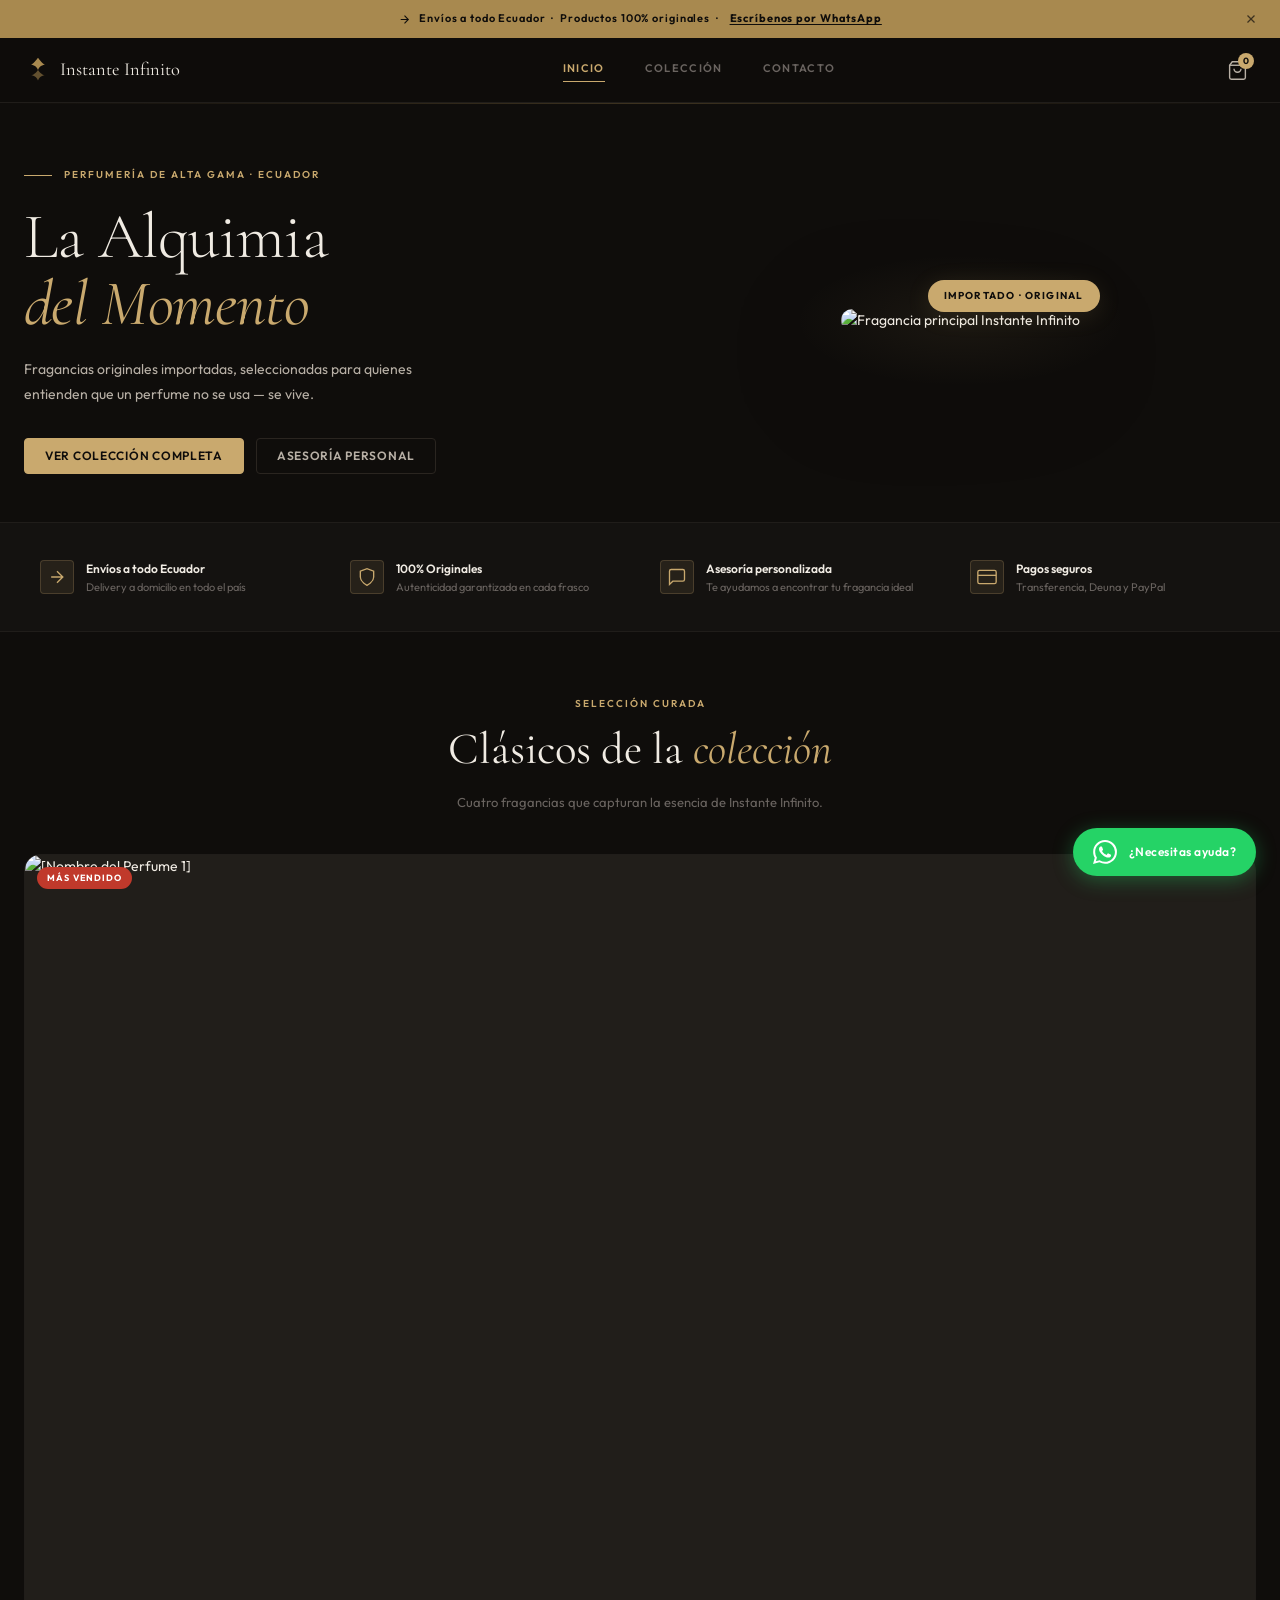
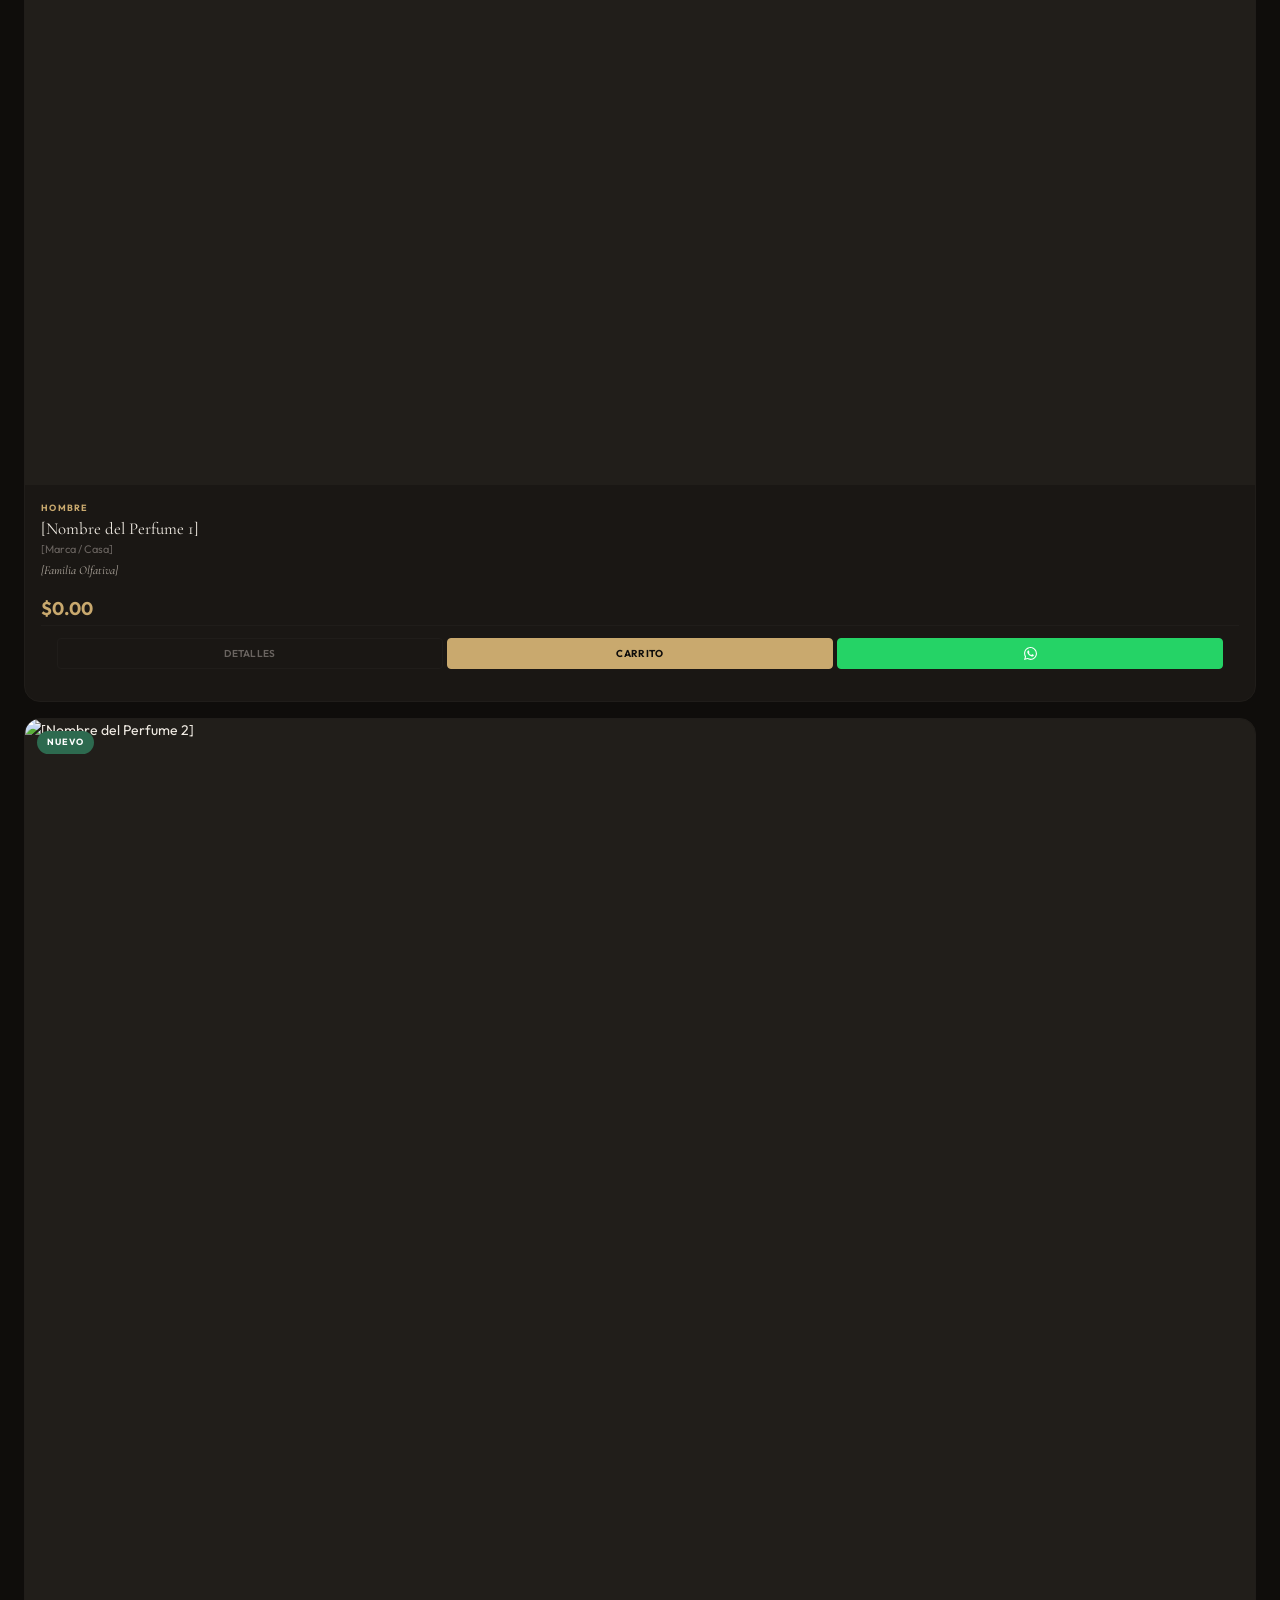
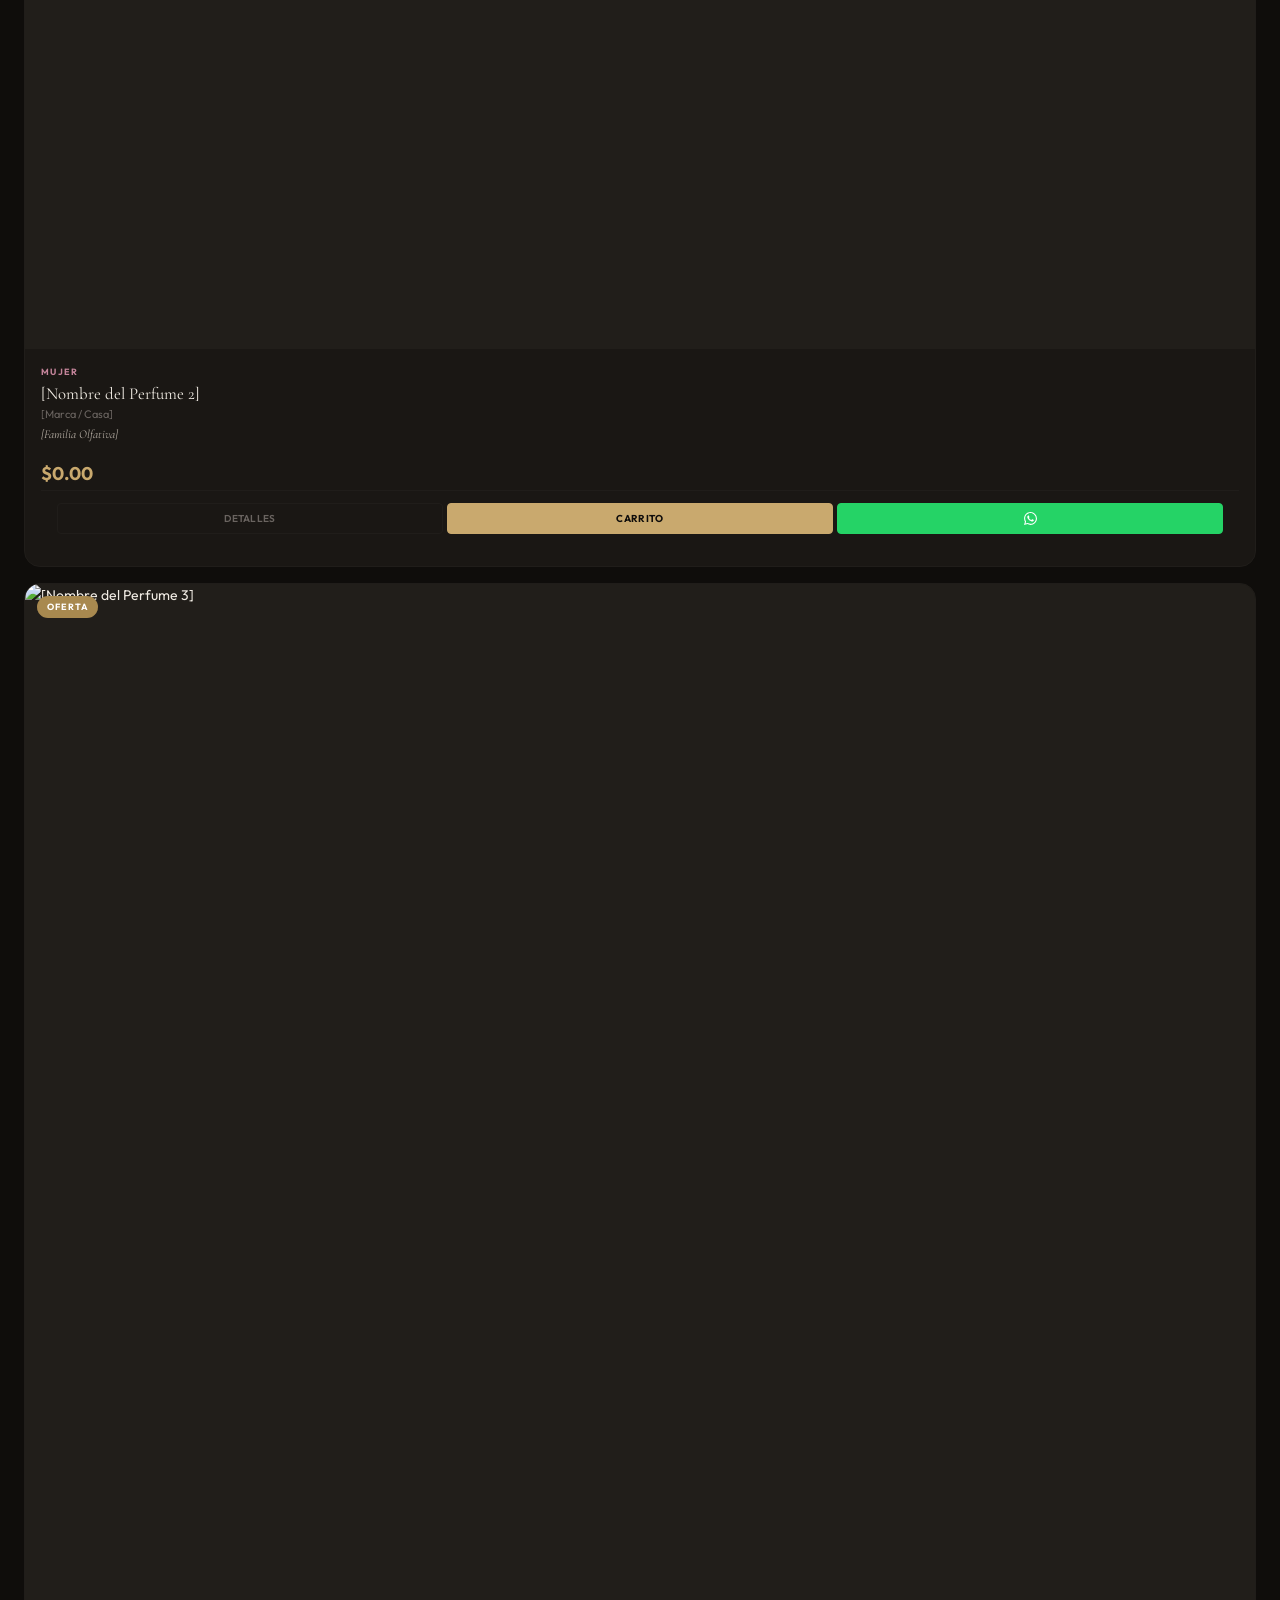
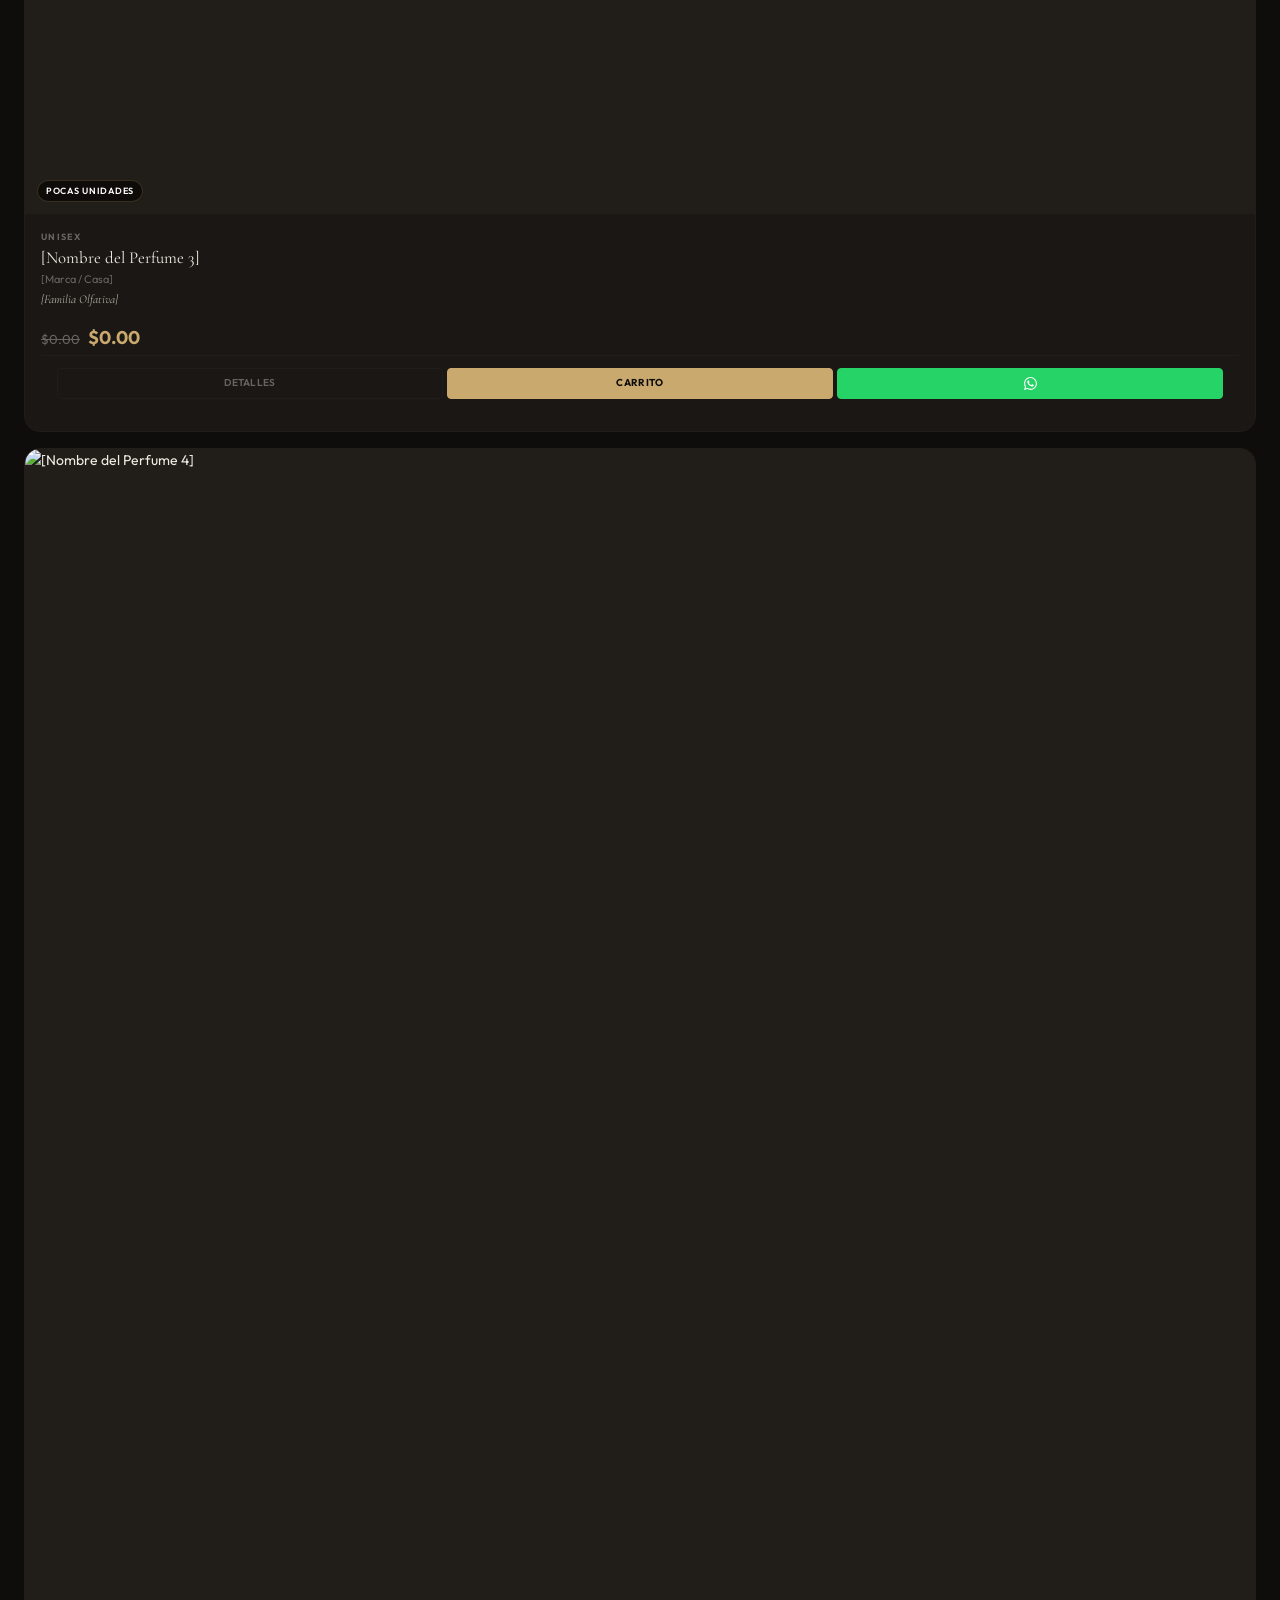
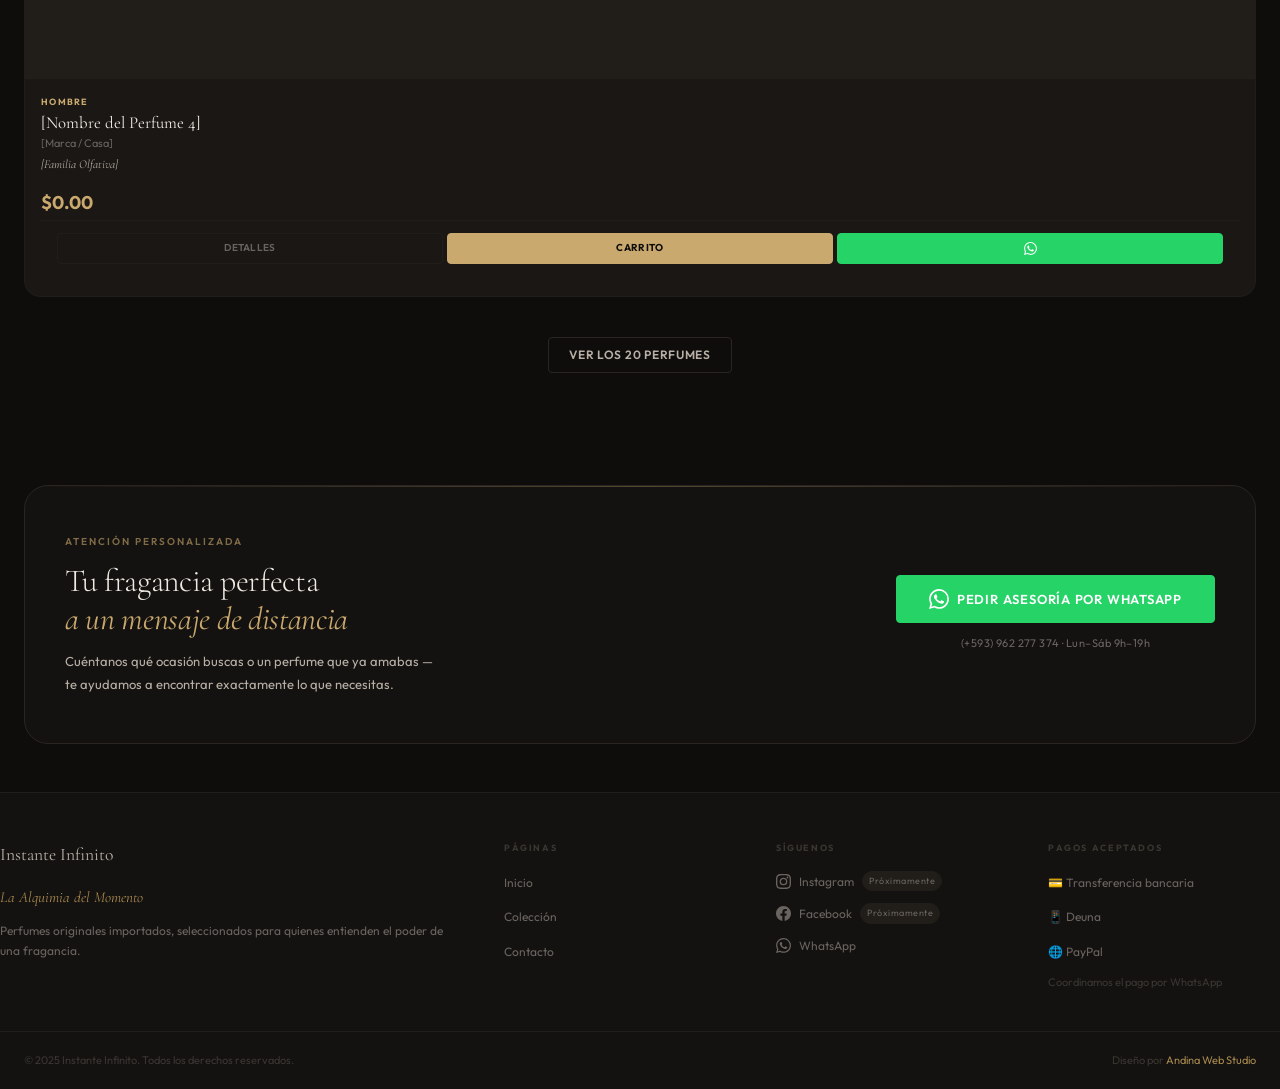
==== commit 9532cde9: "prototipo v1" ====
--- a/index.html
+++ b/index.html
@@ -3,89 +3,96 @@
 <head>
   <meta charset="UTF-8" />
   <meta name="viewport" content="width=device-width, initial-scale=1.0" />
-  <title>Instante Infinito — Perfumes Originales Importados en Quito, Ecuador</title>
-  <meta name="description" content="Perfumes 100% originales importados en Quito, Ecuador. Fragancias auténticas para hombre, mujer y unisex. Envíos a todo Ecuador. Asesoría personalizada por WhatsApp." />
-  <link rel="canonical" href="https://instante-infinito.pages.dev//" />
-  <meta name="keywords" content="perfumes originales Quito, perfumes importados Ecuador, fragancias originales Quito, perfumes hombre mujer Quito, tienda de perfumes Ecuador">
-  <meta name="robots" content="index, follow">
-  <meta name="author" content="Instante Infinito">
-  <meta name="language" content="es-EC">
-  <meta name="geo.region" content="EC-P">
-  <meta name="geo.placename" content="Quito, Pichincha, Ecuador">
-  <meta name="geo.position" content="-0.1807;-78.4678">
-  <meta name="ICBM" content="-0.1807, -78.4678">
-
-  <meta property="og:type"        content="website" />
-  <meta property="og:title" content="Instante Infinito — Perfumes Originales Importados en Quito, Ecuador" />
-  <meta property="og:description" content="Perfumes 100% originales importados en Quito, Ecuador. Fragancias auténticas para hombre, mujer y unisex. Envíos a todo Ecuador. Asesoría personalizada por WhatsApp." />
-  <meta property="og:image"       content="img/og-image.jpg" />
-  <meta property="og:url" content="https://instante-infinito.pages.dev//" />
-
-  <link rel="icon" type="image/svg+xml" href="[data-uri]">
+  <title>Instante Infinito — Perfumes Originales Importados Ecuador</title>
+  <meta name="description" content="Perfumes originales importados para Ecuador. Fragancias auténticas para hombre, mujer y unisex. Atención personalizada por WhatsApp. Envíos a todo el país." />
+  <link rel="canonical" href="https://instanteinfinito.com/" />
+
+  <!-- Open Graph -->
+  <meta property="og:type" content="website" />
+  <meta property="og:title" content="Instante Infinito — La Alquimia del Momento" />
+  <meta property="og:description" content="Perfumes originales importados para Ecuador. Colección de fragancias auténticas." />
+  <meta property="og:image" content="img/og-image.jpg" />
+  <meta property="og:url" content="https://instanteinfinito.com/" />
+
+  <!-- Fuentes -->
   <link rel="preconnect" href="https://fonts.googleapis.com" />
   <link rel="preconnect" href="https://fonts.gstatic.com" crossorigin />
-  <link href="https://fonts.googleapis.com/css2?family=Bebas+Neue&family=Tenor+Sans&family=Outfit:wght@300;400;500;600;700&display=swap" rel="stylesheet" />
-
-  <link rel="stylesheet" href="https://cdnjs.cloudflare.com/ajax/libs/animate.css/4.1.1/animate.min.css"/>
-  <link rel="stylesheet" href="https://unpkg.com/aos@2.3.4/dist/aos.css" />
+  <link href="https://fonts.googleapis.com/css2?family=Cormorant+Garamond:ital,wght@0,300;0,400;0,500;1,400;1,500&family=Outfit:wght@300;400;500;600;700&display=swap" rel="stylesheet" />
+
   <link rel="stylesheet" href="styles.css" />
-  <link rel="stylesheet" href="vs-styles.css" />
-
+
+  <!-- Schema.org -->
   <script type="application/ld+json">
   {
     "@context": "https://schema.org",
-    "@type": "LocalBusiness",
+    "@type": "Organization",
     "name": "Instante Infinito",
-    "description": "Perfumes 100% originales importados en Quito, Ecuador.",
-    "url": "https://instante-infinito.pages.dev/",
+    "description": "Tienda online de perfumes originales importados para Ecuador",
+    "url": "https://instanteinfinito.com",
     "telephone": "+593962277374",
-    "address": {
-      "@type": "PostalAddress",
-      "addressLocality": "Quito",
-      "addressRegion": "Pichincha",
-      "addressCountry": "EC"
-    },
-    "openingHoursSpecification": {
-      "@type": "OpeningHoursSpecification",
-      "dayOfWeek": ["Monday","Tuesday","Wednesday","Thursday","Friday","Saturday"],
-      "opens": "09:00",
-      "closes": "19:00"
-    },
-    "priceRange": "$$",
-    "servesCuisine": "Perfumería",
-    "image": "https://instante-infinito.pages.dev//img/og-image.jpg"
+    "contactPoint": {
+      "@type": "ContactPoint",
+      "telephone": "+593962277374",
+      "contactType": "customer service"
+    }
   }
   </script>
 </head>
 <body>
 
-<!-- ─────────────────────────────────────────────
+<!-- ================================================
      BANNER SUPERIOR
-───────────────────────────────────────────── -->
-<!-- ─────────────────────────────────────────────
+     Para ocultarlo: agrega la clase "banner--hidden"
+     al div#top-banner desde el HTML o JS.
+================================================ -->
+<div class="top-banner" id="topBanner">
+  <div class="top-banner__text">
+    <svg width="13" height="13" viewBox="0 0 24 24" fill="none" stroke="currentColor" stroke-width="2"><path d="M5 12h14M12 5l7 7-7 7"/></svg>
+    Envíos a todo Ecuador &nbsp;·&nbsp; Productos 100% originales &nbsp;·&nbsp;
+    <a href="https://wa.me/593962277374?text=Hola%2C%20quisiera%20m%C3%A1s%20informaci%C3%B3n" target="_blank" rel="noopener" class="top-banner__link">Escríbenos por WhatsApp</a>
+  </div>
+  <button class="top-banner__close" id="closeBanner" aria-label="Cerrar banner">
+    <svg width="14" height="14" viewBox="0 0 24 24" fill="none" stroke="currentColor" stroke-width="2">
+      <line x1="18" y1="6" x2="6" y2="18"/><line x1="6" y1="6" x2="18" y2="18"/>
+    </svg>
+  </button>
+</div>
+
+<!-- ================================================
      HEADER
-───────────────────────────────────────────── -->
+================================================ -->
 <header class="header" id="header">
-  <div class="header__inner">
-
-    <a href="index.html" class="header__logo" aria-label="Instante Infinito">
-      <img src="img/logo.png" alt="Instante Infinito" class="header__logo-img"
-           onerror="this.onerror=null;this.style.display='none';document.getElementById('logoFallback').style.display='flex'" />
-      <span class="header__logo-fallback" id="logoFallback" style="display:none">
-        <span style="font-family:var(--font-display);font-size:1rem;letter-spacing:0.08em;text-transform:uppercase">Instante Infinito</span>
+  <div class="header__inner container">
+
+    <!-- Logo -->
+    <a href="index.html" class="header__logo" aria-label="Instante Infinito — Inicio">
+      <img
+        src="img/logo.png"
+        alt="Instante Infinito"
+        class="header__logo-img"
+        onerror="this.style.display='none'; document.getElementById('logoSvg').style.display='flex';"
+      />
+      <!-- Fallback si no existe logo.png -->
+      <span class="header__logo-svg" id="logoSvg" style="display:none;">
+        <svg width="28" height="28" viewBox="0 0 32 32" fill="none">
+          <path d="M16 2C16 2 12 8 8 10C8 10 14 10 16 16C18 10 24 10 24 10C20 8 16 2 16 2Z" fill="#a8894f"/>
+          <path d="M16 16C16 16 12 22 8 22C8 22 14 22 16 28C18 22 24 22 24 22C20 22 16 16 16 16Z" fill="#a8894f" opacity="0.55"/>
+        </svg>
+        <span class="header__logo-text">Instante Infinito</span>
       </span>
     </a>
 
-        <nav class="header__nav" aria-label="Navegación principal">
-      <a href="index.html"           class="header__nav-link header__nav-link--active">Inicio</a>
-      <a href="catalogo.html"        class="header__nav-link">Perfumes</a>
-      <a href="victoriasecret.html"  class="header__nav-link">Victoria's Secret</a>
-      <a href="contacto.html"        class="header__nav-link">Contacto</a>
+    <!-- Nav desktop -->
+    <nav class="header__nav" aria-label="Navegación principal">
+      <a href="index.html"    class="header__nav-link header__nav-link--active">Inicio</a>
+      <a href="catalogo.html" class="header__nav-link">Colección</a>
+      <a href="contacto.html" class="header__nav-link">Contacto</a>
     </nav>
 
+    <!-- Acciones -->
     <div class="header__actions">
-      <button class="header__cart-btn" id="cartBtn" aria-label="Carrito de compras">
-        <svg width="20" height="20" viewBox="0 0 24 24" fill="none" stroke="currentColor" stroke-width="1.8">
+      <button class="header__cart-btn" id="cartBtn" aria-label="Abrir carrito">
+        <svg width="21" height="21" viewBox="0 0 24 24" fill="none" stroke="currentColor" stroke-width="1.6">
           <path d="M6 2L3 6v14a2 2 0 002 2h14a2 2 0 002-2V6l-3-4z"/>
           <line x1="3" y1="6" x2="21" y2="6"/>
           <path d="M16 10a4 4 0 01-8 0"/>
@@ -99,331 +106,354 @@
 
   </div>
 
-    <nav class="header__mobile-nav" id="mobileNav" aria-label="Menú móvil">
-    <a href="index.html"           class="header__mobile-link header__mobile-link--active">Inicio</a>
-    <a href="catalogo.html"        class="header__mobile-link">Perfumes</a>
-    <a href="victoriasecret.html"  class="header__mobile-link">Victoria's Secret</a>
-    <a href="contacto.html"        class="header__mobile-link">Contacto</a>
+  <!-- Nav móvil -->
+  <nav class="header__mobile-nav" id="mobileNav" aria-label="Menú móvil">
+    <a href="index.html"    class="header__mobile-link header__mobile-link--active">Inicio</a>
+    <a href="catalogo.html" class="header__mobile-link">Colección</a>
+    <a href="contacto.html" class="header__mobile-link">Contacto</a>
   </nav>
 </header>
 
 <main>
 
-<!-- ─────────────────────────────────────────────
-     HERO — carrusel full-screen
-───────────────────────────────────────────── -->
-<section class="hero" id="hero" aria-label="Hero">
-  <div class="hero__track" id="heroTrack">
-
-    <div class="hero__slide" data-slide="0">
-      <div class="hero__slide-bg">
-        <img src="img/hero/slide-hombre.webp" alt="Frasgancias para hombre" class="hero__slide-img"
-             onerror="this.onerror=null;this.src='https://images.unsplash.com/photo-1523293182086-7651a899d37f?w=1400&q=85'" />
-        <div class="hero__slide-overlay"></div>
-      </div>
-      <div class="hero__slide-content">
-        <span class="hero__eyebrow" data-anim>Para él</span>
-        <h1 class="hero__title" data-anim>El aroma que<br><em>te define</em></h1>
-        <p class="hero__subtitle" data-anim>Perfumes 100% originales. Importados directamente, sin intermediarios.</p>
-        <div class="hero__btns" data-anim>
-          <a href="catalogo.html?cat=hombre" class="btn btn--primary">Ver perfumes para hombre</a>
-          <a href="#" class="btn btn--ghost" id="heroWaLink0">Asesoría gratis</a>
-        </div>
-      </div>
-    </div>
-
-    <div class="hero__slide" data-slide="1">
-      <div class="hero__slide-bg">
-        <img src="img/hero/slide-mujer.webp" alt="Fragancias para mujer" class="hero__slide-img"
-             onerror="this.onerror=null;this.src='https://images.unsplash.com/photo-1592945403244-b3fbafd7f539?w=1400&q=85'" />
-        <div class="hero__slide-overlay"></div>
-      </div>
-      <div class="hero__slide-content">
-        <span class="hero__eyebrow" data-anim>Para ella</span>
-        <h1 class="hero__title" data-anim>Un instante<br><em>infinito</em></h1>
-        <p class="hero__subtitle" data-anim>La fragancia correcta lo dice todo. Encuentra la tuya.</p>
-        <div class="hero__btns" data-anim>
-          <a href="catalogo.html?cat=mujer" class="btn btn--primary">Ver perfumes para mujer</a>
-          <a href="#" class="btn btn--ghost" id="heroWaLink1">Asesoría gratis</a>
-        </div>
-      </div>
-    </div>
-
-    <div class="hero__slide" data-slide="2">
-      <div class="hero__slide-bg">
-        <img src="img/hero/slide-unisex.webp" alt="Fragancias unisex" class="hero__slide-img"
-             onerror="this.onerror=null;this.src='https://images.unsplash.com/photo-1543726969-a1da85a6d334?w=1400&q=85'" />
-        <div class="hero__slide-overlay"></div>
-      </div>
-      <div class="hero__slide-content">
-        <span class="hero__eyebrow" data-anim>Unisex</span>
-        <h1 class="hero__title" data-anim>La alquimia<br><em>del momento</em></h1>
-        <p class="hero__subtitle" data-anim>Fragancias sin etiquetas. Para quienes saben lo que quieren.</p>
-        <div class="hero__btns" data-anim>
-          <a href="catalogo.html?cat=unisex" class="btn btn--primary">Ver colección unisex</a>
-          <a href="#" class="btn btn--ghost" id="heroWaLink2">Asesoría gratis</a>
-        </div>
-      </div>
-    </div>
-
-  </div>
-
-  <button class="hero__arrow hero__arrow--prev" id="heroPrev" aria-label="Slide anterior">
-    <svg width="20" height="20" viewBox="0 0 24 24" fill="none" stroke="currentColor" stroke-width="2"><polyline points="15 18 9 12 15 6"/></svg>
-  </button>
-  <button class="hero__arrow hero__arrow--next" id="heroNext" aria-label="Siguiente slide">
-    <svg width="20" height="20" viewBox="0 0 24 24" fill="none" stroke="currentColor" stroke-width="2"><polyline points="9 18 15 12 9 6"/></svg>
-  </button>
-
-  <div class="hero__dots" id="heroDots" role="tablist" aria-label="Slides">
-    <button class="hero__dot hero__dot--on" data-dot="0" role="tab" aria-selected="true"></button>
-    <button class="hero__dot" data-dot="1" role="tab" aria-selected="false"></button>
-    <button class="hero__dot" data-dot="2" role="tab" aria-selected="false"></button>
-  </div>
-
-  <div class="hero__counter" aria-hidden="true">
-    <span id="heroCurrentNum">01</span>
-    <span class="hero__counter-sep"></span>
-    <span class="hero__counter-total">03</span>
-  </div>
-
-  <!-- Trust bar integrada en el hero — premium y discreta -->
-  <div class="hero__trust" aria-label="Beneficios">
-    <div class="hero__trust-inner">
-      <div class="hero__trust-item">
-        <svg width="14" height="14" viewBox="0 0 24 24" fill="none" stroke="currentColor" stroke-width="1.8"><path d="M12 22s8-4 8-10V5l-8-3-8 3v7c0 6 8 10 8 10z"/></svg>
-        100% Originales
-      </div>
-      <div class="hero__trust-sep" aria-hidden="true"></div>
-      <div class="hero__trust-item">
-        <svg width="14" height="14" viewBox="0 0 24 24" fill="none" stroke="currentColor" stroke-width="1.8"><path d="M5 12h14M12 5l7 7-7 7"/></svg>
-        Envíos a todo Ecuador
-      </div>
-      <div class="hero__trust-sep" aria-hidden="true"></div>
-      <div class="hero__trust-item">
-        <svg width="14" height="14" viewBox="0 0 24 24" fill="none" stroke="currentColor" stroke-width="1.8"><path d="M21 15a2 2 0 01-2 2H7l-4 4V5a2 2 0 012-2h14a2 2 0 012 2z"/></svg>
-        Asesoría gratis
-      </div>
-      <div class="hero__trust-sep" aria-hidden="true"></div>
-      <div class="hero__trust-item">
-        <svg width="14" height="14" viewBox="0 0 24 24" fill="none" stroke="currentColor" stroke-width="1.8"><rect x="1" y="4" width="22" height="16" rx="2"/><line x1="1" y1="10" x2="23" y2="10"/></svg>
-        Transferencia · Deuna · PayPal
-      </div>
-    </div>
-  </div></section>
-
-<!-- ─────────────────────────────────────────────
-     TRUST BAR
-───────────────────────────────────────────── -->
-<!-- ─────────────────────────────────────────────
-     DESTACADOS
-     Cards generadas por app.js desde productos.json
-───────────────────────────────────────────── -->
-<section class="featured section-spacing" aria-labelledby="featuredTitle">
+<!-- ================================================
+     HERO
+================================================ -->
+<section class="hero">
+  <div class="hero__inner container">
+
+    <!-- Contenido -->
+    <div class="hero__content reveal-left">
+      <div class="hero__eyebrow">
+        <span class="hero__eyebrow-line"></span>
+        <span>Perfumería de alta gama · Ecuador</span>
+      </div>
+      <h1 class="hero__title">
+        La Alquimia<br>
+        <em>del Momento</em>
+      </h1>
+      <p class="hero__subtitle">
+        Fragancias originales importadas, seleccionadas para quienes entienden que un perfume no se usa — se vive.
+      </p>
+      <div class="hero__btns">
+        <a href="catalogo.html" class="btn btn--primary">Ver colección completa</a>
+        <a href="https://wa.me/593962277374?text=Hola%2C%20quisiera%20asesor%C3%ADa%20para%20elegir%20un%20perfume" target="_blank" rel="noopener" class="btn btn--ghost">Asesoría personal</a>
+      </div>
+    </div>
+
+    <!-- Imagen -->
+    <div class="hero__visual reveal-right">
+      <div class="hero__img-wrap">
+        <div class="hero__halo"></div>
+        <img
+          src="img/hero-perfume.png"
+          alt="Fragancia principal Instante Infinito"
+          class="hero__img"
+          onerror="this.onerror=null; this.src='https://images.unsplash.com/photo-1541643600914-78b084683702?w=600&q=80'; this.style.borderRadius='16px';"
+        />
+        <span class="hero__badge">Importado · Original</span>
+      </div>
+    </div>
+
+  </div>
+</section>
+
+<!-- ================================================
+     TRUST BAR — 4 pilares
+================================================ -->
+<section class="trust-bar">
   <div class="container">
-
-    <header class="section-header" data-aos="fade-up">
-      <div class="section-header__left">
-        <p class="eyebrow">Los más pedidos</p>
-        <h2 class="section-title" id="featuredTitle">Perfumes <em>destacados</em></h2>
-      </div>
-      <a href="catalogo.html" class="link-arrow">
-        Ver colección completa
-        <svg width="16" height="16" viewBox="0 0 24 24" fill="none" stroke="currentColor" stroke-width="2"><path d="M5 12h14M12 5l7 7-7 7"/></svg>
-      </a>
-    </header>
-
-    <!-- Skeleton mientras carga -->
-    <div class="products-grid products-grid--featured" id="featuredGrid" aria-live="polite">
-      <div class="card-skeleton"></div>
-      <div class="card-skeleton"></div>
-      <div class="card-skeleton"></div>
-      <div class="card-skeleton"></div>
-      <div class="card-skeleton"></div>
-      <div class="card-skeleton"></div>
-      <div class="card-skeleton"></div>
-      <div class="card-skeleton"></div>
-    </div>
-
-    <div class="featured__dots" id="featuredDots" aria-hidden="true"></div>
-
+    <div class="trust-bar__grid">
+
+      <div class="trust-bar__item reveal-up" style="--d:0">
+        <div class="trust-bar__icon">
+          <svg width="20" height="20" viewBox="0 0 24 24" fill="none" stroke="currentColor" stroke-width="1.6"><path d="M5 12h14M12 5l7 7-7 7"/></svg>
+        </div>
+        <div>
+          <strong>Envíos a todo Ecuador</strong>
+          <p>Delivery a domicilio en todo el país</p>
+        </div>
+      </div>
+
+      <div class="trust-bar__item reveal-up" style="--d:1">
+        <div class="trust-bar__icon">
+          <svg width="20" height="20" viewBox="0 0 24 24" fill="none" stroke="currentColor" stroke-width="1.6"><path d="M12 22s8-4 8-10V5l-8-3-8 3v7c0 6 8 10 8 10z"/></svg>
+        </div>
+        <div>
+          <strong>100% Originales</strong>
+          <p>Autenticidad garantizada en cada frasco</p>
+        </div>
+      </div>
+
+      <div class="trust-bar__item reveal-up" style="--d:2">
+        <div class="trust-bar__icon">
+          <svg width="20" height="20" viewBox="0 0 24 24" fill="none" stroke="currentColor" stroke-width="1.6"><path d="M21 15a2 2 0 01-2 2H7l-4 4V5a2 2 0 012-2h14a2 2 0 012 2z"/></svg>
+        </div>
+        <div>
+          <strong>Asesoría personalizada</strong>
+          <p>Te ayudamos a encontrar tu fragancia ideal</p>
+        </div>
+      </div>
+
+      <div class="trust-bar__item reveal-up" style="--d:3">
+        <div class="trust-bar__icon">
+          <svg width="20" height="20" viewBox="0 0 24 24" fill="none" stroke="currentColor" stroke-width="1.6"><rect x="1" y="4" width="22" height="16" rx="2"/><line x1="1" y1="10" x2="23" y2="10"/></svg>
+        </div>
+        <div>
+          <strong>Pagos seguros</strong>
+          <p>Transferencia, Deuna y PayPal</p>
+        </div>
+      </div>
+
+    </div>
   </div>
 </section>
 
-
-<!-- ─────────────────────────────────────────────
-     MARCAS — marquee desktop
-───────────────────────────────────────────── -->
-<div class="brands-marquee" aria-hidden="true">
-  <div class="brands-marquee__track">
-    <span class="brands-marquee__item">Chanel</span>
-    <span class="brands-marquee__sep">◆</span>
-    <span class="brands-marquee__item">Dior</span>
-    <span class="brands-marquee__sep">◆</span>
-    <span class="brands-marquee__item">Yves Saint Laurent</span>
-    <span class="brands-marquee__sep">◆</span>
-    <span class="brands-marquee__item">Lancôme</span>
-    <span class="brands-marquee__sep">◆</span>
-    <span class="brands-marquee__item">Armaf</span>
-    <span class="brands-marquee__sep">◆</span>
-    <span class="brands-marquee__item">Versace</span>
-    <span class="brands-marquee__sep">◆</span>
-    <span class="brands-marquee__item">Hugo Boss</span>
-    <span class="brands-marquee__sep">◆</span>
-    <span class="brands-marquee__item">Paco Rabanne</span>
-    <span class="brands-marquee__sep">◆</span>
-    <span class="brands-marquee__item">Giorgio Armani</span>
-    <span class="brands-marquee__sep">◆</span>
-    <span class="brands-marquee__item">Gucci</span>
-    <span class="brands-marquee__sep">◆</span>
-    <span class="brands-marquee__item">Carolina Herrera</span>
-    <span class="brands-marquee__sep">◆</span>
-    <span class="brands-marquee__item">Valentino</span>
-    <span class="brands-marquee__sep">◆</span>
-    <span class="brands-marquee__item">Calvin Klein</span>
-    <span class="brands-marquee__sep">◆</span>
-    <span class="brands-marquee__item">Victoria's Secret</span>
-    <span class="brands-marquee__sep">◆</span>
-    <!-- Duplicado para loop infinito -->
-    <span class="brands-marquee__item">Chanel</span>
-    <span class="brands-marquee__sep">◆</span>
-    <span class="brands-marquee__item">Dior</span>
-    <span class="brands-marquee__sep">◆</span>
-    <span class="brands-marquee__item">Yves Saint Laurent</span>
-    <span class="brands-marquee__sep">◆</span>
-    <span class="brands-marquee__item">Lancôme</span>
-    <span class="brands-marquee__sep">◆</span>
-    <span class="brands-marquee__item">Armaf</span>
-    <span class="brands-marquee__sep">◆</span>
-    <span class="brands-marquee__item">Versace</span>
-    <span class="brands-marquee__sep">◆</span>
-    <span class="brands-marquee__item">Hugo Boss</span>
-    <span class="brands-marquee__sep">◆</span>
-    <span class="brands-marquee__item">Paco Rabanne</span>
-    <span class="brands-marquee__sep">◆</span>
-    <span class="brands-marquee__item">Giorgio Armani</span>
-    <span class="brands-marquee__sep">◆</span>
-    <span class="brands-marquee__item">Gucci</span>
-    <span class="brands-marquee__sep">◆</span>
-    <span class="brands-marquee__item">Carolina Herrera</span>
-    <span class="brands-marquee__sep">◆</span>
-    <span class="brands-marquee__item">Valentino</span>
-    <span class="brands-marquee__sep">◆</span>
-    <span class="brands-marquee__item">Calvin Klein</span>
-    <span class="brands-marquee__sep">◆</span>
-    <span class="brands-marquee__item">Victoria's Secret</span>
-    <span class="brands-marquee__sep">◆</span>
-  </div>
-</div>
-
-<!-- ─────────────────────────────────────────────
-     VICTORIA'S SECRET — sección destacados inicio
-───────────────────────────────────────────── -->
-<section class="vs-featured section-spacing" aria-labelledby="vsHomeTitle">
+<!-- ================================================
+     PRODUCTOS DESTACADOS (4 tarjetas)
+     En móvil se convierte en carrusel horizontal.
+     Los modales 1-4 están definidos más abajo en este mismo archivo.
+     Los modales 5-20 los genera app.js automáticamente.
+================================================ -->
+<section class="featured">
   <div class="container">
 
-    <header class="section-header" data-aos="fade-up">
-      <div class="section-header__left">
-        <p class="eyebrow">Body Mist · Victoria's Secret</p>
-        <h2 class="section-title" id="vsHomeTitle">Splashes <em>originales</em></h2>
-      </div>
-      <a href="victoriasecret.html" class="link-arrow vs-link-arrow">
-        Ver colección completa
-        <svg width="16" height="16" viewBox="0 0 24 24" fill="none" stroke="currentColor" stroke-width="2"><path d="M5 12h14M12 5l7 7-7 7"/></svg>
-      </a>
-    </header>
-
-    <div class="products-grid products-grid--featured" id="vsHomeGrid" aria-live="polite">
-      <div class="card-skeleton"></div>
-      <div class="card-skeleton"></div>
-      <div class="card-skeleton"></div>
-      <div class="card-skeleton"></div>
-      <div class="card-skeleton"></div>
-      <div class="card-skeleton"></div>
-      <div class="card-skeleton"></div>
-      <div class="card-skeleton"></div>
-    </div>
-
-    <div class="featured__dots" id="vsHomeDots" aria-hidden="true"></div>
+    <div class="section-head reveal-up">
+      <p class="eyebrow">Selección curada</p>
+      <h2 class="section-title">Clásicos de la <em>colección</em></h2>
+      <p class="section-sub">Cuatro fragancias que capturan la esencia de Instante Infinito.</p>
+    </div>
+
+    <div class="featured__wrap">
+      <div class="products-grid" id="featuredGrid">
+
+        <!-- ============ PRODUCTO 1 ============
+             CÓMO EDITAR:
+             - data-name      → nombre del perfume
+             - data-price     → precio de venta (ej: 89.99)
+             - data-price-original → precio anterior si hay oferta (sino deja vacío "")
+             - data-category  → hombre | mujer | unisex
+             - data-imgs      → rutas de fotos separadas por coma
+             - data-family    → familia olfativa (ej: Amaderado)
+             - data-badge     → hot | new | offer | soldout | (vacío)
+             - data-badge-text→ texto del badge (ej: Más vendido)
+             - data-low-stock → true | false
+             - data-soldout   → true | false
+             - data-status    → disponible | oferta | agotado
+        ======================================== -->
+        <article class="product-card reveal-up" style="--d:0"
+          data-id="1"
+          data-name="[Nombre del Perfume 1]"
+          data-price="0.00"
+          data-price-original=""
+          data-category="hombre"
+          data-imgs="img/products/product-1/1.jpg,img/products/product-1/2.jpg,img/products/product-1/3.jpg,img/products/product-1/4.jpg,img/products/product-1/5.jpg"
+          data-family="[Familia Olfativa]"
+          data-badge="hot"
+          data-badge-text="Más vendido"
+          data-low-stock="false"
+          data-soldout="false"
+          data-status="disponible">
+          <div class="product-card__img-wrap">
+            <span class="product-card__badge product-card__badge--hot">Más vendido</span>
+            <img class="product-card__img"
+              src="img/products/product-1/1.jpg"
+              alt="[Nombre del Perfume 1]"
+              loading="lazy"
+              onerror="this.onerror=null; this.src='https://images.unsplash.com/photo-1523293182086-7651a899d37f?w=400&q=80'"
+            />
+          </div>
+          <div class="product-card__info">
+            <span class="product-card__cat">Hombre</span>
+            <h3 class="product-card__name">[Nombre del Perfume 1]</h3>
+            <p class="product-card__brand">[Marca / Casa]</p>
+            <p class="product-card__family"><em>[Familia Olfativa]</em></p>
+            <div class="product-card__price-row">
+              <!-- Si hay oferta, descomenta la línea siguiente: -->
+              <!-- <span class="product-card__price-old">$0.00</span> -->
+              <span class="product-card__price">$0.00</span>
+            </div>
+            <div class="product-card__actions">
+              <button class="btn product-card__btn-details" data-open="modal-1">Detalles</button>
+              <button class="btn product-card__btn-cart"
+                data-id="1"
+                data-name="[Nombre del Perfume 1]"
+                data-price="0.00"
+                data-img="img/products/product-1/1.jpg">Carrito</button>
+              <a href="https://wa.me/593962277374?text=Hola%2C%20me%20interesa%20el%20perfume%20%5BNombre%20del%20Perfume%201%5D.%20%C2%BFTienen%20disponibilidad%3F" target="_blank" rel="noopener"
+                class="btn product-card__btn-wa"><svg width="13" height="13" viewBox="0 0 24 24" fill="currentColor"><path d="M17.472 14.382c-.297-.149-1.758-.867-2.03-.967-.273-.099-.471-.148-.67.15-.197.297-.767.966-.94 1.164-.173.199-.347.223-.644.075-.297-.15-1.255-.463-2.39-1.475-.883-.788-1.48-1.761-1.653-2.059-.173-.297-.018-.458.13-.606.134-.133.298-.347.446-.52.149-.174.198-.298.298-.497.099-.198.05-.371-.025-.52-.075-.149-.669-1.612-.916-2.207-.242-.579-.487-.5-.669-.51-.173-.008-.371-.01-.57-.01-.198 0-.52.074-.792.372-.272.297-1.04 1.016-1.04 2.479 0 1.462 1.065 2.875 1.213 3.074.149.198 2.096 3.2 5.077 4.487.709.306 1.262.489 1.694.625.712.227 1.36.195 1.871.118.571-.085 1.758-.719 2.006-1.413.248-.694.248-1.289.173-1.413-.074-.124-.272-.198-.57-.347m-5.421 7.403h-.004a9.87 9.87 0 01-5.031-1.378l-.361-.214-3.741.982.998-3.648-.235-.374a9.86 9.86 0 01-1.51-5.26c.001-5.45 4.436-9.884 9.888-9.884 2.64 0 5.122 1.03 6.988 2.898a9.825 9.825 0 012.893 6.994c-.003 5.45-4.437 9.884-9.885 9.884m8.413-18.297A11.815 11.815 0 0012.05 0C5.495 0 .16 5.335.157 11.892c0 2.096.547 4.142 1.588 5.945L.057 24l6.305-1.654a11.882 11.882 0 005.683 1.448h.005c6.554 0 11.890-5.335 11.893-11.893a11.821 11.821 0 00-3.48-8.413z"/></svg></a>
+            </div>
+          </div>
+        </article>
+
+        <!-- ============ PRODUCTO 2 ============ -->
+        <article class="product-card reveal-up" style="--d:1"
+          data-id="2"
+          data-name="[Nombre del Perfume 2]"
+          data-price="0.00"
+          data-price-original=""
+          data-category="mujer"
+          data-imgs="img/products/product-2/1.jpg,img/products/product-2/2.jpg,img/products/product-2/3.jpg,img/products/product-2/4.jpg,img/products/product-2/5.jpg"
+          data-family="[Familia Olfativa]"
+          data-badge="new"
+          data-badge-text="Nuevo"
+          data-low-stock="false"
+          data-soldout="false"
+          data-status="disponible">
+          <div class="product-card__img-wrap">
+            <span class="product-card__badge product-card__badge--new">Nuevo</span>
+            <img class="product-card__img"
+              src="img/products/product-2/1.jpg"
+              alt="[Nombre del Perfume 2]"
+              loading="lazy"
+              onerror="this.onerror=null; this.src='https://images.unsplash.com/photo-1592945403244-b3fbafd7f539?w=400&q=80'"
+            />
+          </div>
+          <div class="product-card__info">
+            <span class="product-card__cat product-card__cat--mujer">Mujer</span>
+            <h3 class="product-card__name">[Nombre del Perfume 2]</h3>
+            <p class="product-card__brand">[Marca / Casa]</p>
+            <p class="product-card__family"><em>[Familia Olfativa]</em></p>
+            <div class="product-card__price-row">
+              <span class="product-card__price">$0.00</span>
+            </div>
+            <div class="product-card__actions">
+              <button class="btn product-card__btn-details" data-open="modal-2">Detalles</button>
+              <button class="btn product-card__btn-cart"
+                data-id="2"
+                data-name="[Nombre del Perfume 2]"
+                data-price="0.00"
+                data-img="img/products/product-2/1.jpg">Carrito</button>
+              <a href="https://wa.me/593962277374?text=Hola%2C%20me%20interesa%20el%20perfume%20%5BNombre%20del%20Perfume%202%5D.%20%C2%BFTienen%20disponibilidad%3F" target="_blank" rel="noopener"
+                class="btn product-card__btn-wa"><svg width="13" height="13" viewBox="0 0 24 24" fill="currentColor"><path d="M17.472 14.382c-.297-.149-1.758-.867-2.03-.967-.273-.099-.471-.148-.67.15-.197.297-.767.966-.94 1.164-.173.199-.347.223-.644.075-.297-.15-1.255-.463-2.39-1.475-.883-.788-1.48-1.761-1.653-2.059-.173-.297-.018-.458.13-.606.134-.133.298-.347.446-.52.149-.174.198-.298.298-.497.099-.198.05-.371-.025-.52-.075-.149-.669-1.612-.916-2.207-.242-.579-.487-.5-.669-.51-.173-.008-.371-.01-.57-.01-.198 0-.52.074-.792.372-.272.297-1.04 1.016-1.04 2.479 0 1.462 1.065 2.875 1.213 3.074.149.198 2.096 3.2 5.077 4.487.709.306 1.262.489 1.694.625.712.227 1.36.195 1.871.118.571-.085 1.758-.719 2.006-1.413.248-.694.248-1.289.173-1.413-.074-.124-.272-.198-.57-.347m-5.421 7.403h-.004a9.87 9.87 0 01-5.031-1.378l-.361-.214-3.741.982.998-3.648-.235-.374a9.86 9.86 0 01-1.51-5.26c.001-5.45 4.436-9.884 9.888-9.884 2.64 0 5.122 1.03 6.988 2.898a9.825 9.825 0 012.893 6.994c-.003 5.45-4.437 9.884-9.885 9.884m8.413-18.297A11.815 11.815 0 0012.05 0C5.495 0 .16 5.335.157 11.892c0 2.096.547 4.142 1.588 5.945L.057 24l6.305-1.654a11.882 11.882 0 005.683 1.448h.005c6.554 0 11.890-5.335 11.893-11.893a11.821 11.821 0 00-3.48-8.413z"/></svg></a>
+            </div>
+          </div>
+        </article>
+
+        <!-- ============ PRODUCTO 3 ============ -->
+        <article class="product-card reveal-up" style="--d:2"
+          data-id="3"
+          data-name="[Nombre del Perfume 3]"
+          data-price="0.00"
+          data-price-original="0.00"
+          data-category="unisex"
+          data-imgs="img/products/product-3/1.jpg,img/products/product-3/2.jpg,img/products/product-3/3.jpg,img/products/product-3/4.jpg,img/products/product-3/5.jpg"
+          data-family="[Familia Olfativa]"
+          data-badge="offer"
+          data-badge-text="Oferta"
+          data-low-stock="true"
+          data-soldout="false"
+          data-status="oferta">
+          <div class="product-card__img-wrap">
+            <span class="product-card__badge product-card__badge--offer">Oferta</span>
+            <span class="product-card__low-stock">Pocas unidades</span>
+            <img class="product-card__img"
+              src="img/products/product-3/1.jpg"
+              alt="[Nombre del Perfume 3]"
+              loading="lazy"
+              onerror="this.onerror=null; this.src='https://images.unsplash.com/photo-1543726969-a1da85a6d334?w=400&q=80'"
+            />
+          </div>
+          <div class="product-card__info">
+            <span class="product-card__cat product-card__cat--unisex">Unisex</span>
+            <h3 class="product-card__name">[Nombre del Perfume 3]</h3>
+            <p class="product-card__brand">[Marca / Casa]</p>
+            <p class="product-card__family"><em>[Familia Olfativa]</em></p>
+            <div class="product-card__price-row">
+              <span class="product-card__price-old">$0.00</span>
+              <span class="product-card__price">$0.00</span>
+            </div>
+            <div class="product-card__actions">
+              <button class="btn product-card__btn-details" data-open="modal-3">Detalles</button>
+              <button class="btn product-card__btn-cart"
+                data-id="3"
+                data-name="[Nombre del Perfume 3]"
+                data-price="0.00"
+                data-img="img/products/product-3/1.jpg">Carrito</button>
+              <a href="https://wa.me/593962277374?text=Hola%2C%20me%20interesa%20el%20perfume%20%5BNombre%20del%20Perfume%203%5D.%20%C2%BFTienen%20disponibilidad%3F" target="_blank" rel="noopener"
+                class="btn product-card__btn-wa"><svg width="13" height="13" viewBox="0 0 24 24" fill="currentColor"><path d="M17.472 14.382c-.297-.149-1.758-.867-2.03-.967-.273-.099-.471-.148-.67.15-.197.297-.767.966-.94 1.164-.173.199-.347.223-.644.075-.297-.15-1.255-.463-2.39-1.475-.883-.788-1.48-1.761-1.653-2.059-.173-.297-.018-.458.13-.606.134-.133.298-.347.446-.52.149-.174.198-.298.298-.497.099-.198.05-.371-.025-.52-.075-.149-.669-1.612-.916-2.207-.242-.579-.487-.5-.669-.51-.173-.008-.371-.01-.57-.01-.198 0-.52.074-.792.372-.272.297-1.04 1.016-1.04 2.479 0 1.462 1.065 2.875 1.213 3.074.149.198 2.096 3.2 5.077 4.487.709.306 1.262.489 1.694.625.712.227 1.36.195 1.871.118.571-.085 1.758-.719 2.006-1.413.248-.694.248-1.289.173-1.413-.074-.124-.272-.198-.57-.347m-5.421 7.403h-.004a9.87 9.87 0 01-5.031-1.378l-.361-.214-3.741.982.998-3.648-.235-.374a9.86 9.86 0 01-1.51-5.26c.001-5.45 4.436-9.884 9.888-9.884 2.64 0 5.122 1.03 6.988 2.898a9.825 9.825 0 012.893 6.994c-.003 5.45-4.437 9.884-9.885 9.884m8.413-18.297A11.815 11.815 0 0012.05 0C5.495 0 .16 5.335.157 11.892c0 2.096.547 4.142 1.588 5.945L.057 24l6.305-1.654a11.882 11.882 0 005.683 1.448h.005c6.554 0 11.890-5.335 11.893-11.893a11.821 11.821 0 00-3.48-8.413z"/></svg></a>
+            </div>
+          </div>
+        </article>
+
+        <!-- ============ PRODUCTO 4 ============ -->
+        <article class="product-card reveal-up" style="--d:3"
+          data-id="4"
+          data-name="[Nombre del Perfume 4]"
+          data-price="0.00"
+          data-price-original=""
+          data-category="hombre"
+          data-imgs="img/products/product-4/1.jpg,img/products/product-4/2.jpg,img/products/product-4/3.jpg,img/products/product-4/4.jpg,img/products/product-4/5.jpg"
+          data-family="[Familia Olfativa]"
+          data-badge=""
+          data-badge-text=""
+          data-low-stock="false"
+          data-soldout="false"
+          data-status="disponible">
+          <div class="product-card__img-wrap">
+            <img class="product-card__img"
+              src="img/products/product-4/1.jpg"
+              alt="[Nombre del Perfume 4]"
+              loading="lazy"
+              onerror="this.onerror=null; this.src='https://images.unsplash.com/photo-1556228578-8c89e6adf883?w=400&q=80'"
+            />
+          </div>
+          <div class="product-card__info">
+            <span class="product-card__cat">Hombre</span>
+            <h3 class="product-card__name">[Nombre del Perfume 4]</h3>
+            <p class="product-card__brand">[Marca / Casa]</p>
+            <p class="product-card__family"><em>[Familia Olfativa]</em></p>
+            <div class="product-card__price-row">
+              <span class="product-card__price">$0.00</span>
+            </div>
+            <div class="product-card__actions">
+              <button class="btn product-card__btn-details" data-open="modal-4">Detalles</button>
+              <button class="btn product-card__btn-cart"
+                data-id="4"
+                data-name="[Nombre del Perfume 4]"
+                data-price="0.00"
+                data-img="img/products/product-4/1.jpg">Carrito</button>
+              <a href="https://wa.me/593962277374?text=Hola%2C%20me%20interesa%20el%20perfume%20%5BNombre%20del%20Perfume%204%5D.%20%C2%BFTienen%20disponibilidad%3F" target="_blank" rel="noopener"
+                class="btn product-card__btn-wa"><svg width="13" height="13" viewBox="0 0 24 24" fill="currentColor"><path d="M17.472 14.382c-.297-.149-1.758-.867-2.03-.967-.273-.099-.471-.148-.67.15-.197.297-.767.966-.94 1.164-.173.199-.347.223-.644.075-.297-.15-1.255-.463-2.39-1.475-.883-.788-1.48-1.761-1.653-2.059-.173-.297-.018-.458.13-.606.134-.133.298-.347.446-.52.149-.174.198-.298.298-.497.099-.198.05-.371-.025-.52-.075-.149-.669-1.612-.916-2.207-.242-.579-.487-.5-.669-.51-.173-.008-.371-.01-.57-.01-.198 0-.52.074-.792.372-.272.297-1.04 1.016-1.04 2.479 0 1.462 1.065 2.875 1.213 3.074.149.198 2.096 3.2 5.077 4.487.709.306 1.262.489 1.694.625.712.227 1.36.195 1.871.118.571-.085 1.758-.719 2.006-1.413.248-.694.248-1.289.173-1.413-.074-.124-.272-.198-.57-.347m-5.421 7.403h-.004a9.87 9.87 0 01-5.031-1.378l-.361-.214-3.741.982.998-3.648-.235-.374a9.86 9.86 0 01-1.51-5.26c.001-5.45 4.436-9.884 9.888-9.884 2.64 0 5.122 1.03 6.988 2.898a9.825 9.825 0 012.893 6.994c-.003 5.45-4.437 9.884-9.885 9.884m8.413-18.297A11.815 11.815 0 0012.05 0C5.495 0 .16 5.335.157 11.892c0 2.096.547 4.142 1.588 5.945L.057 24l6.305-1.654a11.882 11.882 0 005.683 1.448h.005c6.554 0 11.890-5.335 11.893-11.893a11.821 11.821 0 00-3.48-8.413z"/></svg></a>
+            </div>
+          </div>
+        </article>
+
+      </div><!-- /products-grid -->
+
+      <!-- Dots carrusel móvil -->
+      <div class="featured__dots" id="featuredDots" aria-hidden="true">
+        <button class="featured__dot featured__dot--on" data-i="0"></button>
+        <button class="featured__dot" data-i="1"></button>
+        <button class="featured__dot" data-i="2"></button>
+        <button class="featured__dot" data-i="3"></button>
+      </div>
+    </div><!-- /featured__wrap -->
+
+    <div class="section-foot reveal-up">
+      <a href="catalogo.html" class="btn btn--outline">Ver los 20 perfumes</a>
+    </div>
 
   </div>
 </section>
 
-<!-- ─────────────────────────────────────────────
-     POR QUÉ ELEGIRNOS — nueva sección
-───────────────────────────────────────────── -->
-<section class="why-us section-spacing" aria-labelledby="whyTitle">
+<!-- ================================================
+     CTA BANNER
+================================================ -->
+<section class="cta-band reveal-up">
   <div class="container">
-
-    <header class="section-header section-header--center" data-aos="fade-up">
-      <p class="eyebrow">Nuestra promesa</p>
-      <h2 class="section-title" id="whyTitle">Por qué <em>elegirnos</em></h2>
-      <p class="section-subtitle">Cada perfume que vendemos pasó por nuestras manos antes de llegar a las tuyas. Sin copias, sin engaños.</p>
-    </header>
-
-    <div class="why-us__grid">
-
-      <div class="why-us__item" data-num="01" reveal-up" style="--d:0">
-        <div class="why-us__icon" aria-hidden="true">
-          <svg width="28" height="28" viewBox="0 0 24 24" fill="none" stroke="currentColor" stroke-width="1.5"><path d="M12 22s8-4 8-10V5l-8-3-8 3v7c0 6 8 10 8 10z"/></svg>
-        </div>
-        <h3 class="why-us__title">100% Originales</h3>
-        <p class="why-us__desc">Importamos directamente. Cada perfume llega con caja, documentación y sello de autenticidad.</p>
-      </div>
-
-      <div class="why-us__item" data-num="02" reveal-up" style="--d:1">
-        <div class="why-us__icon" aria-hidden="true">
-          <svg width="28" height="28" viewBox="0 0 24 24" fill="none" stroke="currentColor" stroke-width="1.5"><path d="M21 15a2 2 0 01-2 2H7l-4 4V5a2 2 0 012-2h14a2 2 0 012 2z"/></svg>
-        </div>
-        <h3 class="why-us__title">Te asesoramos gratis</h3>
-        <p class="why-us__desc">No sabes qué perfume elegir? Cuéntanos cómo eres y te decimos cuál te queda perfecto.</p>
-      </div>
-
-      <div class="why-us__item" data-num="03" reveal-up" style="--d:2">
-        <div class="why-us__icon" aria-hidden="true">
-          <svg width="28" height="28" viewBox="0 0 24 24" fill="none" stroke="currentColor" stroke-width="1.5"><path d="M5 12h14M12 5l7 7-7 7"/></svg>
-        </div>
-        <h3 class="why-us__title">Envíos a todo Ecuador</h3>
-        <p class="why-us__desc">Mandamos a cualquier ciudad del país. Empaque discreto y seguro para que llegue en perfectas condiciones.</p>
-      </div>
-
-      <div class="why-us__item" data-num="04" reveal-up" style="--d:3">
-        <div class="why-us__icon" aria-hidden="true">
-          <svg width="28" height="28" viewBox="0 0 24 24" fill="none" stroke="currentColor" stroke-width="1.5"><circle cx="12" cy="12" r="10"/><polyline points="12 6 12 12 16 14"/></svg>
-        </div>
-        <h3 class="why-us__title">Atención real</h3>
-        <p class="why-us__desc">Ningún bot. Una persona real responde tu WhatsApp de lunes a sábado de 9h a 19h.</p>
-      </div>
-
-    </div>
-
-  </div>
-</section>
-
-<!-- ─────────────────────────────────────────────
-     BANDA EDITORIAL — marquee
-───────────────────────────────────────────── -->
-
-
-<!-- ─────────────────────────────────────────────
-     CTA WHATSAPP
-───────────────────────────────────────────── -->
-<section class="cta-section section-spacing" data-aos="fade-up" aria-labelledby="ctaTitle">
-  <div class="container">
-    <div class="cta-section__inner">
-      <div class="cta-section__copy">
-        <p class="eyebrow">Atención personalizada</p>
-        <h2 class="cta-section__title" id="ctaTitle">
-          ¿No sabes cuál elegir?<br><em>Escríbenos</em>
-        </h2>
-        <p class="cta-section__text">Cuéntanos tu estilo, la ocasión, si prefieres algo fresco o intenso — y te recomendamos el perfume ideal.</p>
-      </div>
-      <div class="cta-section__action">
-        <a href="#" class="btn btn--wa btn--wa-lg" id="ctaWaLink">
+    <div class="cta-band__inner">
+      <div class="cta-band__copy">
+        <p class="eyebrow eyebrow--light">Atención personalizada</p>
+        <h2 class="cta-band__title">Tu fragancia perfecta<br><em>a un mensaje de distancia</em></h2>
+        <p class="cta-band__text">Cuéntanos qué ocasión buscas o un perfume que ya amabas — te ayudamos a encontrar exactamente lo que necesitas.</p>
+      </div>
+      <div class="cta-band__action">
+        <a href="https://wa.me/593962277374?text=Hola%2C%20necesito%20asesor%C3%ADa%20para%20elegir%20un%20perfume" target="_blank" rel="noopener" class="btn btn--wa btn--wa-lg">
           <svg width="20" height="20" viewBox="0 0 24 24" fill="currentColor"><path d="M17.472 14.382c-.297-.149-1.758-.867-2.03-.967-.273-.099-.471-.148-.67.15-.197.297-.767.966-.94 1.164-.173.199-.347.223-.644.075-.297-.15-1.255-.463-2.39-1.475-.883-.788-1.48-1.761-1.653-2.059-.173-.297-.018-.458.13-.606.134-.133.298-.347.446-.52.149-.174.198-.298.298-.497.099-.198.05-.371-.025-.52-.075-.149-.669-1.612-.916-2.207-.242-.579-.487-.5-.669-.51-.173-.008-.371-.01-.57-.01-.198 0-.52.074-.792.372-.272.297-1.04 1.016-1.04 2.479 0 1.462 1.065 2.875 1.213 3.074.149.198 2.096 3.2 5.077 4.487.709.306 1.262.489 1.694.625.712.227 1.36.195 1.871.118.571-.085 1.758-.719 2.006-1.413.248-.694.248-1.289.173-1.413-.074-.124-.272-.198-.57-.347m-5.421 7.403h-.004a9.87 9.87 0 01-5.031-1.378l-.361-.214-3.741.982.998-3.648-.235-.374a9.86 9.86 0 01-1.51-5.26c.001-5.45 4.436-9.884 9.888-9.884 2.64 0 5.122 1.03 6.988 2.898a9.825 9.825 0 012.893 6.994c-.003 5.45-4.437 9.884-9.885 9.884m8.413-18.297A11.815 11.815 0 0012.05 0C5.495 0 .16 5.335.157 11.892c0 2.096.547 4.142 1.588 5.945L.057 24l6.305-1.654a11.882 11.882 0 005.683 1.448h.005c6.554 0 11.890-5.335 11.893-11.893a11.821 11.821 0 00-3.48-8.413z"/></svg>
           Pedir asesoría por WhatsApp
         </a>
-        <p class="cta-section__note" id="ctaPhone">(+593) 962 277 374 · Lun–Sáb 9h–19h</p>
+        <p class="cta-band__note">(+593) 962 277 374 · Lun–Sáb 9h–19h</p>
       </div>
     </div>
   </div>
@@ -431,68 +461,70 @@
 
 </main>
 
-<!-- ─────────────────────────────────────────────
+<!-- ================================================
      FOOTER
-───────────────────────────────────────────── -->
-<footer class="footer" role="contentinfo">
+================================================ -->
+<footer class="footer">
   <div class="footer__top container">
     <div class="footer__grid">
 
+      <!-- Marca -->
       <div class="footer__col footer__col--brand">
-        <a href="index.html" class="footer__logo-wrap" aria-label="Inicio">
+        <a href="index.html" aria-label="Instante Infinito">
           <img src="img/logo.png" alt="Instante Infinito" class="footer__logo"
-               onerror="this.onerror=null;this.style.display='none';this.nextElementSibling.style.display='block'" />
-          <span class="footer__logo-text" style="display:none">Instante Infinito</span>
+               onerror="this.style.display='none'; this.nextElementSibling.style.display='block';" />
+          <span class="footer__logo-text" style="display:none;">Instante Infinito</span>
         </a>
         <p class="footer__slogan">La Alquimia del Momento</p>
-        <p class="footer__desc">Perfumes y Body Mist originales importados. Para quienes entienden el poder de una buena fragancia.</p>
-        <div class="footer__social" aria-label="Redes sociales">
-          <a href="https://instagram.com/cri5ti4n_91" target="_blank" rel="noopener noreferrer" class="footer__social-link" aria-label="Instagram">
-            <svg width="18" height="18" viewBox="0 0 24 24" fill="currentColor"><path d="M12 2.163c3.204 0 3.584.012 4.85.07 3.252.148 4.771 1.691 4.919 4.919.058 1.265.069 1.645.069 4.849 0 3.205-.012 3.584-.069 4.849-.149 3.225-1.664 4.771-4.919 4.919-1.266.058-1.644.07-4.85.07-3.204 0-3.584-.012-4.849-.07-3.26-.149-4.771-1.699-4.919-4.92-.058-1.265-.07-1.644-.07-4.849 0-3.204.013-3.583.07-4.849.149-3.227 1.664-4.771 4.919-4.919 1.266-.057 1.645-.069 4.849-.069zM12 0C8.741 0 8.333.014 7.053.072 2.695.272.273 2.69.073 7.052.014 8.333 0 8.741 0 12c0 3.259.014 3.668.072 4.948.2 4.358 2.618 6.78 6.98 6.98C8.333 23.986 8.741 24 12 24c3.259 0 3.668-.014 4.948-.072 4.354-.2 6.782-2.618 6.979-6.98.059-1.28.073-1.689.073-4.948 0-3.259-.014-3.667-.072-4.947-.196-4.354-2.617-6.78-6.979-6.98C15.668.014 15.259 0 12 0zm0 5.838a6.162 6.162 0 100 12.324 6.162 6.162 0 000-12.324zM12 16a4 4 0 110-8 4 4 0 010 8zm6.406-11.845a1.44 1.44 0 100 2.881 1.44 1.44 0 000-2.881z"/></svg>
-          </a>
-          <a href="https://facebook.com/cristian.castillo.781816?locale=es_LA" target="_blank" rel="noopener noreferrer" class="footer__social-link" aria-label="Facebook">
-            <svg width="18" height="18" viewBox="0 0 24 24" fill="currentColor"><path d="M24 12.073c0-6.627-5.373-12-12-12s-12 5.373-12 12c0 5.99 4.388 10.954 10.125 11.854v-8.385H7.078v-3.47h3.047V9.43c0-3.007 1.792-4.669 4.533-4.669 1.312 0 2.686.235 2.686.235v2.953H15.83c-1.491 0-1.956.925-1.956 1.874v2.25h3.328l-.532 3.47h-2.796v8.385C19.612 23.027 24 18.062 24 12.073z"/></svg>
-          </a>
-          <a href="https://tiktok.com/@dolcegabbana" target="_blank" rel="noopener noreferrer" class="footer__social-link" aria-label="TikTok">
-            <svg width="18" height="18" viewBox="0 0 24 24" fill="currentColor"><path d="M19.59 6.69a4.83 4.83 0 01-3.77-4.25V2h-3.45v13.67a2.89 2.89 0 01-2.88 2.5 2.89 2.89 0 01-2.89-2.89 2.89 2.89 0 012.89-2.89c.28 0 .54.04.79.1V9.01a6.28 6.28 0 00-.79-.05 6.34 6.34 0 00-6.34 6.34 6.34 6.34 0 006.34 6.34 6.34 6.34 0 006.33-6.34V8.69a8.17 8.17 0 004.78 1.52V6.75a4.85 4.85 0 01-1.01-.06z"/></svg>
-          </a>
-          <a href="#" class="footer__social-link" id="footerWaLink" aria-label="WhatsApp">
-            <svg width="18" height="18" viewBox="0 0 24 24" fill="currentColor"><path d="M17.472 14.382c-.297-.149-1.758-.867-2.03-.967-.273-.099-.471-.148-.67.15-.197.297-.767.966-.94 1.164-.173.199-.347.223-.644.075-.297-.15-1.255-.463-2.39-1.475-.883-.788-1.48-1.761-1.653-2.059-.173-.297-.018-.458.13-.606.134-.133.298-.347.446-.52.149-.174.198-.298.298-.497.099-.198.05-.371-.025-.52-.075-.149-.669-1.612-.916-2.207-.242-.579-.487-.5-.669-.51-.173-.008-.371-.01-.57-.01-.198 0-.52.074-.792.372-.272.297-1.04 1.016-1.04 2.479 0 1.462 1.065 2.875 1.213 3.074.149.198 2.096 3.2 5.077 4.487.709.306 1.262.489 1.694.625.712.227 1.36.195 1.871.118.571-.085 1.758-.719 2.006-1.413.248-.694.248-1.289.173-1.413-.074-.124-.272-.198-.57-.347m-5.421 7.403h-.004a9.87 9.87 0 01-5.031-1.378l-.361-.214-3.741.982.998-3.648-.235-.374a9.86 9.86 0 01-1.51-5.26c.001-5.45 4.436-9.884 9.888-9.884 2.64 0 5.122 1.03 6.988 2.898a9.825 9.825 0 012.893 6.994c-.003 5.45-4.437 9.884-9.885 9.884m8.413-18.297A11.815 11.815 0 0012.05 0C5.495 0 .16 5.335.157 11.892c0 2.096.547 4.142 1.588 5.945L.057 24l6.305-1.654a11.882 11.882 0 005.683 1.448h.005c6.554 0 11.890-5.335 11.893-11.893a11.821 11.821 0 00-3.48-8.413z"/></svg>
-          </a>
-        </div>
-      </div>
-
+        <p class="footer__desc">Perfumes originales importados, seleccionados para quienes entienden el poder de una fragancia.</p>
+      </div>
+
+      <!-- Páginas -->
       <div class="footer__col">
         <h3 class="footer__col-title">Páginas</h3>
         <ul class="footer__links">
-          <li><a href="index.html"    class="footer__link">Inicio</a></li>
-          <li><a href="catalogo.html" class="footer__link">Perfumes</a></li>
-          <li><a href="victoriasecret.html" class="footer__link">Victoria's Secret</a></li>
+          <li><a href="index.html" class="footer__link">Inicio</a></li>
+          <li><a href="catalogo.html" class="footer__link">Colección</a></li>
           <li><a href="contacto.html" class="footer__link">Contacto</a></li>
         </ul>
       </div>
 
+      <!-- Redes sociales -->
       <div class="footer__col">
-        <h3 class="footer__col-title">Categorías</h3>
+        <h3 class="footer__col-title">Síguenos</h3>
         <ul class="footer__links">
-          <li><a href="catalogo.html?cat=hombre" class="footer__link">Perfumes Hombre</a></li>
-          <li><a href="catalogo.html?cat=mujer"  class="footer__link">Perfumes Mujer</a></li>
-          <li><a href="catalogo.html?cat=unisex" class="footer__link">Perfumes Unisex</a></li>
-          <li><a href="victoriasecret.html" class="footer__link">Body Mist VS</a></li>
+          <!-- Reemplaza href="#" con tu URL de Instagram cuando esté listo -->
+          <li>
+            <a href="#" class="footer__link footer__link--social">
+              <svg width="15" height="15" viewBox="0 0 24 24" fill="currentColor"><path d="M12 2.163c3.204 0 3.584.012 4.85.07 3.252.148 4.771 1.691 4.919 4.919.058 1.265.069 1.645.069 4.849 0 3.205-.012 3.584-.069 4.849-.149 3.225-1.664 4.771-4.919 4.919-1.266.058-1.644.07-4.85.07-3.204 0-3.584-.012-4.849-.07-3.26-.149-4.771-1.699-4.919-4.92-.058-1.265-.07-1.644-.07-4.849 0-3.204.013-3.583.07-4.849.149-3.227 1.664-4.771 4.919-4.919 1.266-.057 1.645-.069 4.849-.069zM12 0C8.741 0 8.333.014 7.053.072 2.695.272.273 2.69.073 7.052.014 8.333 0 8.741 0 12c0 3.259.014 3.668.072 4.948.2 4.358 2.618 6.78 6.98 6.98C8.333 23.986 8.741 24 12 24c3.259 0 3.668-.014 4.948-.072 4.354-.2 6.782-2.618 6.979-6.98.059-1.28.073-1.689.073-4.948 0-3.259-.014-3.667-.072-4.947-.196-4.354-2.617-6.78-6.979-6.98C15.668.014 15.259 0 12 0zm0 5.838a6.162 6.162 0 100 12.324 6.162 6.162 0 000-12.324zM12 16a4 4 0 110-8 4 4 0 010 8zm6.406-11.845a1.44 1.44 0 100 2.881 1.44 1.44 0 000-2.881z"/></svg>
+              Instagram <span class="footer__soon">Próximamente</span>
+            </a>
+          </li>
+          <!-- Reemplaza href="#" con tu URL de Facebook cuando esté listo -->
+          <li>
+            <a href="#" class="footer__link footer__link--social">
+              <svg width="15" height="15" viewBox="0 0 24 24" fill="currentColor"><path d="M24 12.073c0-6.627-5.373-12-12-12s-12 5.373-12 12c0 5.99 4.388 10.954 10.125 11.854v-8.385H7.078v-3.47h3.047V9.43c0-3.007 1.792-4.669 4.533-4.669 1.312 0 2.686.235 2.686.235v2.953H15.83c-1.491 0-1.956.925-1.956 1.874v2.25h3.328l-.532 3.47h-2.796v8.385C19.612 23.027 24 18.062 24 12.073z"/></svg>
+              Facebook <span class="footer__soon">Próximamente</span>
+            </a>
+          </li>
+          <li>
+            <a href="https://wa.me/593962277374" target="_blank" rel="noopener" class="footer__link footer__link--social">
+              <svg width="15" height="15" viewBox="0 0 24 24" fill="currentColor"><path d="M17.472 14.382c-.297-.149-1.758-.867-2.03-.967-.273-.099-.471-.148-.67.15-.197.297-.767.966-.94 1.164-.173.199-.347.223-.644.075-.297-.15-1.255-.463-2.39-1.475-.883-.788-1.48-1.761-1.653-2.059-.173-.297-.018-.458.13-.606.134-.133.298-.347.446-.52.149-.174.198-.298.298-.497.099-.198.05-.371-.025-.52-.075-.149-.669-1.612-.916-2.207-.242-.579-.487-.5-.669-.51-.173-.008-.371-.01-.57-.01-.198 0-.52.074-.792.372-.272.297-1.04 1.016-1.04 2.479 0 1.462 1.065 2.875 1.213 3.074.149.198 2.096 3.2 5.077 4.487.709.306 1.262.489 1.694.625.712.227 1.36.195 1.871.118.571-.085 1.758-.719 2.006-1.413.248-.694.248-1.289.173-1.413-.074-.124-.272-.198-.57-.347m-5.421 7.403h-.004a9.87 9.87 0 01-5.031-1.378l-.361-.214-3.741.982.998-3.648-.235-.374a9.86 9.86 0 01-1.51-5.26c.001-5.45 4.436-9.884 9.888-9.884 2.64 0 5.122 1.03 6.988 2.898a9.825 9.825 0 012.893 6.994c-.003 5.45-4.437 9.884-9.885 9.884m8.413-18.297A11.815 11.815 0 0012.05 0C5.495 0 .16 5.335.157 11.892c0 2.096.547 4.142 1.588 5.945L.057 24l6.305-1.654a11.882 11.882 0 005.683 1.448h.005c6.554 0 11.890-5.335 11.893-11.893a11.821 11.821 0 00-3.48-8.413z"/></svg>
+              WhatsApp
+            </a>
+          </li>
         </ul>
       </div>
 
+      <!-- Pagos -->
       <div class="footer__col">
-        <h3 class="footer__col-title">Contacto</h3>
+        <h3 class="footer__col-title">Pagos aceptados</h3>
         <ul class="footer__links">
-          <li><a href="#" class="footer__link" id="footerWaLink2">WhatsApp</a></li>
-          <li><a href="https://instagram.com/instanteinfinito" target="_blank" rel="noopener noreferrer" class="footer__link">Instagram</a></li>
-          <li><a href="contacto.html" class="footer__link">Preguntas frecuentes</a></li>
+          <li><span class="footer__payment">💳 Transferencia bancaria</span></li>
+          <li><span class="footer__payment">📱 Deuna</span></li>
+          <li><span class="footer__payment">🌐 PayPal</span></li>
         </ul>
-        <div class="footer__pagos">
-          <p class="footer__pagos-title">Pagos aceptados</p>
-          <p class="footer__pagos-list">Transferencia · Deuna · PayPal</p>
-        </div>
+        <p class="footer__payment-note">Coordinamos el pago por WhatsApp</p>
       </div>
 
     </div>
@@ -500,23 +532,31 @@
 
   <div class="footer__bottom">
     <div class="container footer__bottom-inner">
-      <p class="footer__copy">© 2026 Instante Infinito. Todos los derechos reservados.</p>
+      <p class="footer__copy">© 2025 Instante Infinito. Todos los derechos reservados.</p>
+      <!-- Crédito — no eliminar -->
       <p class="footer__credit">
-        Diseño por <a href="https://andinawebstudio.com" target="_blank" rel="noopener noreferrer" class="footer__credit-link">Andina Web Studio</a>
+        Diseño por <a href="https://andinawebstudio.com" target="_blank" rel="noopener" class="footer__credit-link">Andina Web Studio</a>
       </p>
     </div>
   </div>
 </footer>
 
-<!-- WA FLOTANTE — izquierda para no tapar footer credit -->
-<a href="#" class="wa-float" id="waFloat" aria-label="Contactar por WhatsApp">
+<!-- ================================================
+     BOTÓN WHATSAPP FLOTANTE
+================================================ -->
+<a href="https://wa.me/593962277374?text=Hola%2C%20necesito%20informaci%C3%B3n%20sobre%20sus%20perfumes"
+   target="_blank" rel="noopener"
+   class="wa-float" aria-label="Contactar por WhatsApp">
   <svg width="24" height="24" viewBox="0 0 24 24" fill="currentColor"><path d="M17.472 14.382c-.297-.149-1.758-.867-2.03-.967-.273-.099-.471-.148-.67.15-.197.297-.767.966-.94 1.164-.173.199-.347.223-.644.075-.297-.15-1.255-.463-2.39-1.475-.883-.788-1.48-1.761-1.653-2.059-.173-.297-.018-.458.13-.606.134-.133.298-.347.446-.52.149-.174.198-.298.298-.497.099-.198.05-.371-.025-.52-.075-.149-.669-1.612-.916-2.207-.242-.579-.487-.5-.669-.51-.173-.008-.371-.01-.57-.01-.198 0-.52.074-.792.372-.272.297-1.04 1.016-1.04 2.479 0 1.462 1.065 2.875 1.213 3.074.149.198 2.096 3.2 5.077 4.487.709.306 1.262.489 1.694.625.712.227 1.36.195 1.871.118.571-.085 1.758-.719 2.006-1.413.248-.694.248-1.289.173-1.413-.074-.124-.272-.198-.57-.347m-5.421 7.403h-.004a9.87 9.87 0 01-5.031-1.378l-.361-.214-3.741.982.998-3.648-.235-.374a9.86 9.86 0 01-1.51-5.26c.001-5.45 4.436-9.884 9.888-9.884 2.64 0 5.122 1.03 6.988 2.898a9.825 9.825 0 012.893 6.994c-.003 5.45-4.437 9.884-9.885 9.884m8.413-18.297A11.815 11.815 0 0012.05 0C5.495 0 .16 5.335.157 11.892c0 2.096.547 4.142 1.588 5.945L.057 24l6.305-1.654a11.882 11.882 0 005.683 1.448h.005c6.554 0 11.890-5.335 11.893-11.893a11.821 11.821 0 00-3.48-8.413z"/></svg>
   <span class="wa-float__text">¿Necesitas ayuda?</span>
 </a>
 
-<!-- CARRITO DRAWER -->
+<!-- ================================================
+     CARRITO — OVERLAY + DRAWER
+================================================ -->
 <div class="cart-overlay" id="cartOverlay"></div>
-<aside class="cart-drawer" id="cartDrawer" aria-label="Carrito de compras" aria-hidden="true">
+
+<aside class="cart-drawer" id="cartDrawer" aria-label="Carrito de compras">
   <div class="cart-drawer__head">
     <h2 class="cart-drawer__title">Tu selección</h2>
     <button class="cart-drawer__close" id="cartClose" aria-label="Cerrar carrito">
@@ -525,12 +565,12 @@
   </div>
   <div class="cart-drawer__body" id="cartBody">
     <div class="cart-empty" id="cartEmpty">
-      <svg width="40" height="40" viewBox="0 0 24 24" fill="none" stroke="currentColor" stroke-width="1"><path d="M6 2L3 6v14a2 2 0 002 2h14a2 2 0 002-2V6l-3-4z"/><line x1="3" y1="6" x2="21" y2="6"/><path d="M16 10a4 4 0 01-8 0"/></svg>
+      <svg width="44" height="44" viewBox="0 0 24 24" fill="none" stroke="currentColor" stroke-width="1"><path d="M6 2L3 6v14a2 2 0 002 2h14a2 2 0 002-2V6l-3-4z"/><line x1="3" y1="6" x2="21" y2="6"/><path d="M16 10a4 4 0 01-8 0"/></svg>
       <p>Tu carrito está vacío</p>
       <a href="catalogo.html" class="btn btn--outline btn--sm">Ver colección</a>
     </div>
   </div>
-  <div class="cart-drawer__foot" id="cartFoot" style="display:none">
+  <div class="cart-drawer__foot" id="cartFoot" style="display:none;">
     <div class="cart-total">
       <span>Total estimado</span>
       <span class="cart-total__val" id="cartTotal">$0.00</span>
@@ -539,26 +579,375 @@
       <svg width="17" height="17" viewBox="0 0 24 24" fill="currentColor"><path d="M17.472 14.382c-.297-.149-1.758-.867-2.03-.967-.273-.099-.471-.148-.67.15-.197.297-.767.966-.94 1.164-.173.199-.347.223-.644.075-.297-.15-1.255-.463-2.39-1.475-.883-.788-1.48-1.761-1.653-2.059-.173-.297-.018-.458.13-.606.134-.133.298-.347.446-.52.149-.174.198-.298.298-.497.099-.198.05-.371-.025-.52-.075-.149-.669-1.612-.916-2.207-.242-.579-.487-.5-.669-.51-.173-.008-.371-.01-.57-.01-.198 0-.52.074-.792.372-.272.297-1.04 1.016-1.04 2.479 0 1.462 1.065 2.875 1.213 3.074.149.198 2.096 3.2 5.077 4.487.709.306 1.262.489 1.694.625.712.227 1.36.195 1.871.118.571-.085 1.758-.719 2.006-1.413.248-.694.248-1.289.173-1.413-.074-.124-.272-.198-.57-.347m-5.421 7.403h-.004a9.87 9.87 0 01-5.031-1.378l-.361-.214-3.741.982.998-3.648-.235-.374a9.86 9.86 0 01-1.51-5.26c.001-5.45 4.436-9.884 9.888-9.884 2.64 0 5.122 1.03 6.988 2.898a9.825 9.825 0 012.893 6.994c-.003 5.45-4.437 9.884-9.885 9.884m8.413-18.297A11.815 11.815 0 0012.05 0C5.495 0 .16 5.335.157 11.892c0 2.096.547 4.142 1.588 5.945L.057 24l6.305-1.654a11.882 11.882 0 005.683 1.448h.005c6.554 0 11.890-5.335 11.893-11.893a11.821 11.821 0 00-3.48-8.413z"/></svg>
       Comprar por WhatsApp
     </button>
-    <p class="cart-note">Pedido se confirma por WhatsApp.</p>
+    <p class="cart-note">Precios referenciales. El pedido se confirma por WhatsApp.</p>
   </div>
 </aside>
 
-<!-- TOAST -->
-<div class="toast-container" id="toastContainer" aria-live="polite" aria-atomic="true"></div>
-
-<!-- MODAL — inyectado por app.js -->
-<div id="modalContainer" role="region" aria-label="Detalle del producto"></div>
-
-<script src="app.js" type="module"></script>
-<script src="vs-app.js" type="module"></script>
-  <script src="https://unpkg.com/aos@2.3.4/dist/aos.js"></script>
-  <script>
-    AOS.init({
-      duration: 700,
-      easing: 'ease-out-quart',
-      once: true,
-      offset: 40
-    });
-  </script>
+<!-- ================================================
+     TOAST
+================================================ -->
+<div class="toast-container" id="toastContainer" aria-live="polite"></div>
+
+<!-- ================================================
+     MODALES DE PRODUCTO 1 AL 4
+     Estructura de cada modal:
+     · Galería izquierda: imagen principal + miniaturas + auth.jpg
+     · Info derecha: categoría, nombre, marca, precio, metadatos,
+       pirámide olfativa, barras de intensidad, ocasiones,
+       descripción colapsable, botones acción.
+
+     CÓMO EDITAR:
+     · Reemplaza los textos entre [corchetes]
+     · Barras: data-level va del 1 al 5
+     · Notas olfativas: agrega o quita <span class="note">
+     · Fotos: cambia src de las miniaturas y el img principal
+     · data-open en los botones debe coincidir con el id del modal
+================================================ -->
+
+<!-- ======== MODAL PRODUCTO 1 ======== -->
+<div class="modal-overlay" id="modal-1" role="dialog" aria-modal="true" aria-label="Detalle de [Nombre del Perfume 1]">
+  <div class="modal">
+    <button class="modal__close" aria-label="Cerrar">
+      <svg width="18" height="18" viewBox="0 0 24 24" fill="none" stroke="currentColor" stroke-width="2"><line x1="18" y1="6" x2="6" y2="18"/><line x1="6" y1="6" x2="18" y2="18"/></svg>
+    </button>
+
+    <!-- Galería -->
+    <div class="modal__gallery">
+      <div class="modal__main-img-wrap">
+        <img class="modal__main-img" src="img/products/product-1/1.jpg" alt="[Nombre del Perfume 1]"
+             onerror="this.onerror=null; this.src='https://images.unsplash.com/photo-1523293182086-7651a899d37f?w=600&q=80'" />
+      </div>
+      <div class="modal__thumbs">
+        <button class="modal__thumb modal__thumb--on" data-src="img/products/product-1/1.jpg">
+          <img src="img/products/product-1/1.jpg" alt="Vista 1" onerror="this.onerror=null; this.src='https://images.unsplash.com/photo-1523293182086-7651a899d37f?w=120&q=70'" />
+        </button>
+        <button class="modal__thumb" data-src="img/products/product-1/2.jpg">
+          <img src="img/products/product-1/2.jpg" alt="Vista 2" onerror="this.onerror=null; this.src='https://images.unsplash.com/photo-1592945403244-b3fbafd7f539?w=120&q=70'" />
+        </button>
+        <button class="modal__thumb" data-src="img/products/product-1/3.jpg">
+          <img src="img/products/product-1/3.jpg" alt="Vista 3" onerror="this.onerror=null; this.src='https://images.unsplash.com/photo-1543726969-a1da85a6d334?w=120&q=70'" />
+        </button>
+        <!-- Miniatura de autenticidad — siempre al final, no eliminar -->
+        <button class="modal__thumb modal__thumb--auth" data-src="img/auth.jpg">
+          <img src="img/auth.jpg" alt="Certificado de autenticidad" onerror="this.onerror=null; this.src='https://images.unsplash.com/photo-1585386959984-a4155224a1ad?w=120&q=70'" />
+          <span class="modal__thumb-auth-label">Auth.</span>
+        </button>
+      </div>
+    </div>
+
+    <!-- Info -->
+    <div class="modal__info">
+      <span class="modal__cat modal__cat--hombre">Hombre</span>
+      <h2 class="modal__name">[Nombre del Perfume 1]</h2>
+      <p class="modal__brand">[Marca / Casa]</p>
+
+      <div class="modal__price-row">
+        <!-- Si hay oferta descomenta: <span class="modal__price-old">$0.00</span> -->
+        <span class="modal__price">$0.00</span>
+      </div>
+
+      <!-- Metadatos -->
+      <div class="modal__meta">
+        <div class="modal__meta-item">
+          <span class="modal__meta-label">Concentración</span>
+          <span class="modal__meta-val">[EDP / EDT]</span>
+        </div>
+        <div class="modal__meta-item">
+          <span class="modal__meta-label">Familia</span>
+          <span class="modal__meta-val">[Familia Olfativa]</span>
+        </div>
+        <div class="modal__meta-item">
+          <span class="modal__meta-label">Lanzamiento</span>
+          <span class="modal__meta-val">[Año]</span>
+        </div>
+        <div class="modal__meta-item">
+          <span class="modal__meta-label">Género</span>
+          <span class="modal__meta-val">Hombre</span>
+        </div>
+      </div>
+
+      <!-- Pirámide olfativa -->
+      <div class="modal__pyramid">
+        <h4 class="modal__section-label">Pirámide olfativa</h4>
+        <div class="modal__pyramid-row">
+          <span class="modal__pyramid-stage">Salida</span>
+          <div class="modal__notes">
+            <span class="note">[Nota 1]</span>
+            <span class="note">[Nota 2]</span>
+            <span class="note">[Nota 3]</span>
+          </div>
+        </div>
+        <div class="modal__pyramid-row">
+          <span class="modal__pyramid-stage">Corazón</span>
+          <div class="modal__notes">
+            <span class="note">[Nota 4]</span>
+            <span class="note">[Nota 5]</span>
+          </div>
+        </div>
+        <div class="modal__pyramid-row">
+          <span class="modal__pyramid-stage">Fondo</span>
+          <div class="modal__notes">
+            <span class="note">[Nota 6]</span>
+            <span class="note">[Nota 7]</span>
+          </div>
+        </div>
+      </div>
+
+      <!-- Barras de intensidad — data-level del 1 al 5 -->
+      <div class="modal__bars">
+        <div class="modal__bar-row">
+          <span class="modal__bar-label">Longevidad</span>
+          <div class="modal__bar-track"><div class="modal__bar-fill" data-level="4"></div></div>
+          <span class="modal__bar-num">4/5</span>
+        </div>
+        <div class="modal__bar-row">
+          <span class="modal__bar-label">Proyección</span>
+          <div class="modal__bar-track"><div class="modal__bar-fill" data-level="3"></div></div>
+          <span class="modal__bar-num">3/5</span>
+        </div>
+        <div class="modal__bar-row">
+          <span class="modal__bar-label">Intensidad</span>
+          <div class="modal__bar-track"><div class="modal__bar-fill" data-level="4"></div></div>
+          <span class="modal__bar-num">4/5</span>
+        </div>
+      </div>
+
+      <!-- Ocasiones -->
+      <div class="modal__occasions">
+        <h4 class="modal__section-label">Ideal para</h4>
+        <div class="modal__occasion-chips">
+          <span class="chip">🌙 Noche</span>
+          <span class="chip">👔 Formal</span>
+          <span class="chip">❄️ Invierno</span>
+          <span class="chip">💼 Trabajo</span>
+        </div>
+      </div>
+
+      <!-- Descripción colapsable -->
+      <div class="modal__desc-wrap">
+        <p class="modal__desc" id="desc-1">
+          [Descripción del perfume. Escribe aquí 2 a 4 oraciones que capturen la esencia, personalidad y experiencia de esta fragancia. Puedes mencionar las notas que predominan, la ocasión ideal y qué tipo de persona lo llevaría.]
+        </p>
+        <button class="modal__desc-toggle" data-desc="desc-1">Leer más</button>
+      </div>
+
+      <!-- Acciones -->
+      <div class="modal__actions">
+        <button class="btn btn--dark modal__add-cart"
+          data-id="1"
+          data-name="[Nombre del Perfume 1]"
+          data-price="0.00"
+          data-img="img/products/product-1/1.jpg">
+          Agregar al carrito
+        </button>
+        <a href="https://wa.me/593962277374?text=Hola%2C%20me%20interesa%20el%20perfume%20%5BNombre%20del%20Perfume%201%5D%2C%20%C2%BFtienen%20disponibilidad%3F"
+           target="_blank" rel="noopener" class="btn btn--wa">
+          <svg width="15" height="15" viewBox="0 0 24 24" fill="currentColor"><path d="M17.472 14.382c-.297-.149-1.758-.867-2.03-.967-.273-.099-.471-.148-.67.15-.197.297-.767.966-.94 1.164-.173.199-.347.223-.644.075-.297-.15-1.255-.463-2.39-1.475-.883-.788-1.48-1.761-1.653-2.059-.173-.297-.018-.458.13-.606.134-.133.298-.347.446-.52.149-.174.198-.298.298-.497.099-.198.05-.371-.025-.52-.075-.149-.669-1.612-.916-2.207-.242-.579-.487-.5-.669-.51-.173-.008-.371-.01-.57-.01-.198 0-.52.074-.792.372-.272.297-1.04 1.016-1.04 2.479 0 1.462 1.065 2.875 1.213 3.074.149.198 2.096 3.2 5.077 4.487.709.306 1.262.489 1.694.625.712.227 1.36.195 1.871.118.571-.085 1.758-.719 2.006-1.413.248-.694.248-1.289.173-1.413-.074-.124-.272-.198-.57-.347m-5.421 7.403h-.004a9.87 9.87 0 01-5.031-1.378l-.361-.214-3.741.982.998-3.648-.235-.374a9.86 9.86 0 01-1.51-5.26c.001-5.45 4.436-9.884 9.888-9.884 2.64 0 5.122 1.03 6.988 2.898a9.825 9.825 0 012.893 6.994c-.003 5.45-4.437 9.884-9.885 9.884m8.413-18.297A11.815 11.815 0 0012.05 0C5.495 0 .16 5.335.157 11.892c0 2.096.547 4.142 1.588 5.945L.057 24l6.305-1.654a11.882 11.882 0 005.683 1.448h.005c6.554 0 11.890-5.335 11.893-11.893a11.821 11.821 0 00-3.48-8.413z"/></svg>
+          Consultar por WhatsApp
+        </a>
+      </div>
+    </div><!-- /modal__info -->
+  </div><!-- /modal -->
+</div><!-- /modal-overlay -->
+
+<!-- ======== MODAL PRODUCTO 2 ======== -->
+<div class="modal-overlay" id="modal-2" role="dialog" aria-modal="true" aria-label="Detalle de [Nombre del Perfume 2]">
+  <div class="modal">
+    <button class="modal__close" aria-label="Cerrar">
+      <svg width="18" height="18" viewBox="0 0 24 24" fill="none" stroke="currentColor" stroke-width="2"><line x1="18" y1="6" x2="6" y2="18"/><line x1="6" y1="6" x2="18" y2="18"/></svg>
+    </button>
+    <div class="modal__gallery">
+      <div class="modal__main-img-wrap">
+        <img class="modal__main-img" src="img/products/product-2/1.jpg" alt="[Nombre del Perfume 2]"
+             onerror="this.onerror=null; this.src='https://images.unsplash.com/photo-1592945403244-b3fbafd7f539?w=600&q=80'" />
+      </div>
+      <div class="modal__thumbs">
+        <button class="modal__thumb modal__thumb--on" data-src="img/products/product-2/1.jpg">
+          <img src="img/products/product-2/1.jpg" alt="Vista 1" onerror="this.onerror=null; this.src='https://images.unsplash.com/photo-1592945403244-b3fbafd7f539?w=120&q=70'" />
+        </button>
+        <button class="modal__thumb" data-src="img/products/product-2/2.jpg">
+          <img src="img/products/product-2/2.jpg" alt="Vista 2" onerror="this.onerror=null; this.src='https://images.unsplash.com/photo-1523293182086-7651a899d37f?w=120&q=70'" />
+        </button>
+        <button class="modal__thumb modal__thumb--auth" data-src="img/auth.jpg">
+          <img src="img/auth.jpg" alt="Autenticidad" onerror="this.onerror=null; this.src='https://images.unsplash.com/photo-1585386959984-a4155224a1ad?w=120&q=70'" />
+          <span class="modal__thumb-auth-label">Auth.</span>
+        </button>
+      </div>
+    </div>
+    <div class="modal__info">
+      <span class="modal__cat modal__cat--mujer">Mujer</span>
+      <h2 class="modal__name">[Nombre del Perfume 2]</h2>
+      <p class="modal__brand">[Marca / Casa]</p>
+      <div class="modal__price-row"><span class="modal__price">$0.00</span></div>
+      <div class="modal__meta">
+        <div class="modal__meta-item"><span class="modal__meta-label">Concentración</span><span class="modal__meta-val">[EDP / EDT]</span></div>
+        <div class="modal__meta-item"><span class="modal__meta-label">Familia</span><span class="modal__meta-val">[Familia Olfativa]</span></div>
+        <div class="modal__meta-item"><span class="modal__meta-label">Lanzamiento</span><span class="modal__meta-val">[Año]</span></div>
+        <div class="modal__meta-item"><span class="modal__meta-label">Género</span><span class="modal__meta-val">Mujer</span></div>
+      </div>
+      <div class="modal__pyramid">
+        <h4 class="modal__section-label">Pirámide olfativa</h4>
+        <div class="modal__pyramid-row"><span class="modal__pyramid-stage">Salida</span><div class="modal__notes"><span class="note">[Nota 1]</span><span class="note">[Nota 2]</span></div></div>
+        <div class="modal__pyramid-row"><span class="modal__pyramid-stage">Corazón</span><div class="modal__notes"><span class="note">[Nota 3]</span><span class="note">[Nota 4]</span></div></div>
+        <div class="modal__pyramid-row"><span class="modal__pyramid-stage">Fondo</span><div class="modal__notes"><span class="note">[Nota 5]</span><span class="note">[Nota 6]</span></div></div>
+      </div>
+      <div class="modal__bars">
+        <div class="modal__bar-row"><span class="modal__bar-label">Longevidad</span><div class="modal__bar-track"><div class="modal__bar-fill" data-level="5"></div></div><span class="modal__bar-num">5/5</span></div>
+        <div class="modal__bar-row"><span class="modal__bar-label">Proyección</span><div class="modal__bar-track"><div class="modal__bar-fill" data-level="4"></div></div><span class="modal__bar-num">4/5</span></div>
+        <div class="modal__bar-row"><span class="modal__bar-label">Intensidad</span><div class="modal__bar-track"><div class="modal__bar-fill" data-level="3"></div></div><span class="modal__bar-num">3/5</span></div>
+      </div>
+      <div class="modal__occasions">
+        <h4 class="modal__section-label">Ideal para</h4>
+        <div class="modal__occasion-chips"><span class="chip">🌸 Primavera</span><span class="chip">☀️ Día</span><span class="chip">🎀 Regalo</span></div>
+      </div>
+      <div class="modal__desc-wrap">
+        <p class="modal__desc" id="desc-2">[Descripción del perfume. Escribe aquí 2 a 4 oraciones que capturen la esencia, personalidad y experiencia de esta fragancia.]</p>
+        <button class="modal__desc-toggle" data-desc="desc-2">Leer más</button>
+      </div>
+      <div class="modal__actions">
+        <button class="btn btn--dark modal__add-cart" data-id="2" data-name="[Nombre del Perfume 2]" data-price="0.00" data-img="img/products/product-2/1.jpg">Agregar al carrito</button>
+        <a href="https://wa.me/593962277374?text=Hola%2C%20me%20interesa%20el%20perfume%20%5BNombre%20del%20Perfume%202%5D" target="_blank" rel="noopener" class="btn btn--wa">
+          <svg width="15" height="15" viewBox="0 0 24 24" fill="currentColor"><path d="M17.472 14.382c-.297-.149-1.758-.867-2.03-.967-.273-.099-.471-.148-.67.15-.197.297-.767.966-.94 1.164-.173.199-.347.223-.644.075-.297-.15-1.255-.463-2.39-1.475-.883-.788-1.48-1.761-1.653-2.059-.173-.297-.018-.458.13-.606.134-.133.298-.347.446-.52.149-.174.198-.298.298-.497.099-.198.05-.371-.025-.52-.075-.149-.669-1.612-.916-2.207-.242-.579-.487-.5-.669-.51-.173-.008-.371-.01-.57-.01-.198 0-.52.074-.792.372-.272.297-1.04 1.016-1.04 2.479 0 1.462 1.065 2.875 1.213 3.074.149.198 2.096 3.2 5.077 4.487.709.306 1.262.489 1.694.625.712.227 1.36.195 1.871.118.571-.085 1.758-.719 2.006-1.413.248-.694.248-1.289.173-1.413-.074-.124-.272-.198-.57-.347m-5.421 7.403h-.004a9.87 9.87 0 01-5.031-1.378l-.361-.214-3.741.982.998-3.648-.235-.374a9.86 9.86 0 01-1.51-5.26c.001-5.45 4.436-9.884 9.888-9.884 2.64 0 5.122 1.03 6.988 2.898a9.825 9.825 0 012.893 6.994c-.003 5.45-4.437 9.884-9.885 9.884m8.413-18.297A11.815 11.815 0 0012.05 0C5.495 0 .16 5.335.157 11.892c0 2.096.547 4.142 1.588 5.945L.057 24l6.305-1.654a11.882 11.882 0 005.683 1.448h.005c6.554 0 11.890-5.335 11.893-11.893a11.821 11.821 0 00-3.48-8.413z"/></svg>
+          Consultar por WhatsApp
+        </a>
+      </div>
+    </div>
+  </div>
+</div>
+
+<!-- ======== MODAL PRODUCTO 3 ======== -->
+<div class="modal-overlay" id="modal-3" role="dialog" aria-modal="true" aria-label="Detalle de [Nombre del Perfume 3]">
+  <div class="modal">
+    <button class="modal__close" aria-label="Cerrar">
+      <svg width="18" height="18" viewBox="0 0 24 24" fill="none" stroke="currentColor" stroke-width="2"><line x1="18" y1="6" x2="6" y2="18"/><line x1="6" y1="6" x2="18" y2="18"/></svg>
+    </button>
+    <div class="modal__gallery">
+      <div class="modal__main-img-wrap">
+        <img class="modal__main-img" src="img/products/product-3/1.jpg" alt="[Nombre del Perfume 3]"
+             onerror="this.onerror=null; this.src='https://images.unsplash.com/photo-1543726969-a1da85a6d334?w=600&q=80'" />
+      </div>
+      <div class="modal__thumbs">
+        <button class="modal__thumb modal__thumb--on" data-src="img/products/product-3/1.jpg">
+          <img src="img/products/product-3/1.jpg" alt="Vista 1" onerror="this.onerror=null; this.src='https://images.unsplash.com/photo-1543726969-a1da85a6d334?w=120&q=70'" />
+        </button>
+        <button class="modal__thumb" data-src="img/products/product-3/2.jpg">
+          <img src="img/products/product-3/2.jpg" alt="Vista 2" onerror="this.onerror=null; this.src='https://images.unsplash.com/photo-1523293182086-7651a899d37f?w=120&q=70'" />
+        </button>
+        <button class="modal__thumb modal__thumb--auth" data-src="img/auth.jpg">
+          <img src="img/auth.jpg" alt="Autenticidad" onerror="this.onerror=null; this.src='https://images.unsplash.com/photo-1585386959984-a4155224a1ad?w=120&q=70'" />
+          <span class="modal__thumb-auth-label">Auth.</span>
+        </button>
+      </div>
+    </div>
+    <div class="modal__info">
+      <span class="modal__cat modal__cat--unisex">Unisex</span>
+      <h2 class="modal__name">[Nombre del Perfume 3]</h2>
+      <p class="modal__brand">[Marca / Casa]</p>
+      <div class="modal__price-row">
+        <span class="modal__price-old">$0.00</span>
+        <span class="modal__price">$0.00</span>
+      </div>
+      <div class="modal__meta">
+        <div class="modal__meta-item"><span class="modal__meta-label">Concentración</span><span class="modal__meta-val">[EDP / EDT]</span></div>
+        <div class="modal__meta-item"><span class="modal__meta-label">Familia</span><span class="modal__meta-val">[Familia Olfativa]</span></div>
+        <div class="modal__meta-item"><span class="modal__meta-label">Lanzamiento</span><span class="modal__meta-val">[Año]</span></div>
+        <div class="modal__meta-item"><span class="modal__meta-label">Género</span><span class="modal__meta-val">Unisex</span></div>
+      </div>
+      <div class="modal__pyramid">
+        <h4 class="modal__section-label">Pirámide olfativa</h4>
+        <div class="modal__pyramid-row"><span class="modal__pyramid-stage">Salida</span><div class="modal__notes"><span class="note">[Nota 1]</span><span class="note">[Nota 2]</span></div></div>
+        <div class="modal__pyramid-row"><span class="modal__pyramid-stage">Corazón</span><div class="modal__notes"><span class="note">[Nota 3]</span><span class="note">[Nota 4]</span></div></div>
+        <div class="modal__pyramid-row"><span class="modal__pyramid-stage">Fondo</span><div class="modal__notes"><span class="note">[Nota 5]</span></div></div>
+      </div>
+      <div class="modal__bars">
+        <div class="modal__bar-row"><span class="modal__bar-label">Longevidad</span><div class="modal__bar-track"><div class="modal__bar-fill" data-level="3"></div></div><span class="modal__bar-num">3/5</span></div>
+        <div class="modal__bar-row"><span class="modal__bar-label">Proyección</span><div class="modal__bar-track"><div class="modal__bar-fill" data-level="3"></div></div><span class="modal__bar-num">3/5</span></div>
+        <div class="modal__bar-row"><span class="modal__bar-label">Intensidad</span><div class="modal__bar-track"><div class="modal__bar-fill" data-level="2"></div></div><span class="modal__bar-num">2/5</span></div>
+      </div>
+      <div class="modal__occasions">
+        <h4 class="modal__section-label">Ideal para</h4>
+        <div class="modal__occasion-chips"><span class="chip">🌿 Casual</span><span class="chip">☀️ Día</span><span class="chip">🎁 Regalo</span></div>
+      </div>
+      <div class="modal__desc-wrap">
+        <p class="modal__desc" id="desc-3">[Descripción del perfume. Escribe aquí 2 a 4 oraciones que capturen la esencia y experiencia de esta fragancia.]</p>
+        <button class="modal__desc-toggle" data-desc="desc-3">Leer más</button>
+      </div>
+      <div class="modal__actions">
+        <button class="btn btn--dark modal__add-cart" data-id="3" data-name="[Nombre del Perfume 3]" data-price="0.00" data-img="img/products/product-3/1.jpg">Agregar al carrito</button>
+        <a href="https://wa.me/593962277374?text=Hola%2C%20me%20interesa%20el%20perfume%20%5BNombre%20del%20Perfume%203%5D" target="_blank" rel="noopener" class="btn btn--wa">
+          <svg width="15" height="15" viewBox="0 0 24 24" fill="currentColor"><path d="M17.472 14.382c-.297-.149-1.758-.867-2.03-.967-.273-.099-.471-.148-.67.15-.197.297-.767.966-.94 1.164-.173.199-.347.223-.644.075-.297-.15-1.255-.463-2.39-1.475-.883-.788-1.48-1.761-1.653-2.059-.173-.297-.018-.458.13-.606.134-.133.298-.347.446-.52.149-.174.198-.298.298-.497.099-.198.05-.371-.025-.52-.075-.149-.669-1.612-.916-2.207-.242-.579-.487-.5-.669-.51-.173-.008-.371-.01-.57-.01-.198 0-.52.074-.792.372-.272.297-1.04 1.016-1.04 2.479 0 1.462 1.065 2.875 1.213 3.074.149.198 2.096 3.2 5.077 4.487.709.306 1.262.489 1.694.625.712.227 1.36.195 1.871.118.571-.085 1.758-.719 2.006-1.413.248-.694.248-1.289.173-1.413-.074-.124-.272-.198-.57-.347m-5.421 7.403h-.004a9.87 9.87 0 01-5.031-1.378l-.361-.214-3.741.982.998-3.648-.235-.374a9.86 9.86 0 01-1.51-5.26c.001-5.45 4.436-9.884 9.888-9.884 2.64 0 5.122 1.03 6.988 2.898a9.825 9.825 0 012.893 6.994c-.003 5.45-4.437 9.884-9.885 9.884m8.413-18.297A11.815 11.815 0 0012.05 0C5.495 0 .16 5.335.157 11.892c0 2.096.547 4.142 1.588 5.945L.057 24l6.305-1.654a11.882 11.882 0 005.683 1.448h.005c6.554 0 11.890-5.335 11.893-11.893a11.821 11.821 0 00-3.48-8.413z"/></svg>
+          Consultar por WhatsApp
+        </a>
+      </div>
+    </div>
+  </div>
+</div>
+
+<!-- ======== MODAL PRODUCTO 4 ======== -->
+<div class="modal-overlay" id="modal-4" role="dialog" aria-modal="true" aria-label="Detalle de [Nombre del Perfume 4]">
+  <div class="modal">
+    <button class="modal__close" aria-label="Cerrar">
+      <svg width="18" height="18" viewBox="0 0 24 24" fill="none" stroke="currentColor" stroke-width="2"><line x1="18" y1="6" x2="6" y2="18"/><line x1="6" y1="6" x2="18" y2="18"/></svg>
+    </button>
+    <div class="modal__gallery">
+      <div class="modal__main-img-wrap">
+        <img class="modal__main-img" src="img/products/product-4/1.jpg" alt="[Nombre del Perfume 4]"
+             onerror="this.onerror=null; this.src='https://images.unsplash.com/photo-1556228578-8c89e6adf883?w=600&q=80'" />
+      </div>
+      <div class="modal__thumbs">
+        <button class="modal__thumb modal__thumb--on" data-src="img/products/product-4/1.jpg">
+          <img src="img/products/product-4/1.jpg" alt="Vista 1" onerror="this.onerror=null; this.src='https://images.unsplash.com/photo-1556228578-8c89e6adf883?w=120&q=70'" />
+        </button>
+        <button class="modal__thumb" data-src="img/products/product-4/2.jpg">
+          <img src="img/products/product-4/2.jpg" alt="Vista 2" onerror="this.onerror=null; this.src='https://images.unsplash.com/photo-1523293182086-7651a899d37f?w=120&q=70'" />
+        </button>
+        <button class="modal__thumb modal__thumb--auth" data-src="img/auth.jpg">
+          <img src="img/auth.jpg" alt="Autenticidad" onerror="this.onerror=null; this.src='https://images.unsplash.com/photo-1585386959984-a4155224a1ad?w=120&q=70'" />
+          <span class="modal__thumb-auth-label">Auth.</span>
+        </button>
+      </div>
+    </div>
+    <div class="modal__info">
+      <span class="modal__cat modal__cat--hombre">Hombre</span>
+      <h2 class="modal__name">[Nombre del Perfume 4]</h2>
+      <p class="modal__brand">[Marca / Casa]</p>
+      <div class="modal__price-row"><span class="modal__price">$0.00</span></div>
+      <div class="modal__meta">
+        <div class="modal__meta-item"><span class="modal__meta-label">Concentración</span><span class="modal__meta-val">[EDP / EDT]</span></div>
+        <div class="modal__meta-item"><span class="modal__meta-label">Familia</span><span class="modal__meta-val">[Familia Olfativa]</span></div>
+        <div class="modal__meta-item"><span class="modal__meta-label">Lanzamiento</span><span class="modal__meta-val">[Año]</span></div>
+        <div class="modal__meta-item"><span class="modal__meta-label">Género</span><span class="modal__meta-val">Hombre</span></div>
+      </div>
+      <div class="modal__pyramid">
+        <h4 class="modal__section-label">Pirámide olfativa</h4>
+        <div class="modal__pyramid-row"><span class="modal__pyramid-stage">Salida</span><div class="modal__notes"><span class="note">[Nota 1]</span><span class="note">[Nota 2]</span></div></div>
+        <div class="modal__pyramid-row"><span class="modal__pyramid-stage">Corazón</span><div class="modal__notes"><span class="note">[Nota 3]</span><span class="note">[Nota 4]</span></div></div>
+        <div class="modal__pyramid-row"><span class="modal__pyramid-stage">Fondo</span><div class="modal__notes"><span class="note">[Nota 5]</span><span class="note">[Nota 6]</span></div></div>
+      </div>
+      <div class="modal__bars">
+        <div class="modal__bar-row"><span class="modal__bar-label">Longevidad</span><div class="modal__bar-track"><div class="modal__bar-fill" data-level="4"></div></div><span class="modal__bar-num">4/5</span></div>
+        <div class="modal__bar-row"><span class="modal__bar-label">Proyección</span><div class="modal__bar-track"><div class="modal__bar-fill" data-level="5"></div></div><span class="modal__bar-num">5/5</span></div>
+        <div class="modal__bar-row"><span class="modal__bar-label">Intensidad</span><div class="modal__bar-track"><div class="modal__bar-fill" data-level="4"></div></div><span class="modal__bar-num">4/5</span></div>
+      </div>
+      <div class="modal__occasions">
+        <h4 class="modal__section-label">Ideal para</h4>
+        <div class="modal__occasion-chips"><span class="chip">🌙 Noche</span><span class="chip">🥂 Eventos</span><span class="chip">❄️ Invierno</span></div>
+      </div>
+      <div class="modal__desc-wrap">
+        <p class="modal__desc" id="desc-4">[Descripción del perfume. Escribe aquí 2 a 4 oraciones que capturen la esencia y experiencia de esta fragancia.]</p>
+        <button class="modal__desc-toggle" data-desc="desc-4">Leer más</button>
+      </div>
+      <div class="modal__actions">
+        <button class="btn btn--dark modal__add-cart" data-id="4" data-name="[Nombre del Perfume 4]" data-price="0.00" data-img="img/products/product-4/1.jpg">Agregar al carrito</button>
+        <a href="https://wa.me/593962277374?text=Hola%2C%20me%20interesa%20el%20perfume%20%5BNombre%20del%20Perfume%204%5D" target="_blank" rel="noopener" class="btn btn--wa">
+          <svg width="15" height="15" viewBox="0 0 24 24" fill="currentColor"><path d="M17.472 14.382c-.297-.149-1.758-.867-2.03-.967-.273-.099-.471-.148-.67.15-.197.297-.767.966-.94 1.164-.173.199-.347.223-.644.075-.297-.15-1.255-.463-2.39-1.475-.883-.788-1.48-1.761-1.653-2.059-.173-.297-.018-.458.13-.606.134-.133.298-.347.446-.52.149-.174.198-.298.298-.497.099-.198.05-.371-.025-.52-.075-.149-.669-1.612-.916-2.207-.242-.579-.487-.5-.669-.51-.173-.008-.371-.01-.57-.01-.198 0-.52.074-.792.372-.272.297-1.04 1.016-1.04 2.479 0 1.462 1.065 2.875 1.213 3.074.149.198 2.096 3.2 5.077 4.487.709.306 1.262.489 1.694.625.712.227 1.36.195 1.871.118.571-.085 1.758-.719 2.006-1.413.248-.694.248-1.289.173-1.413-.074-.124-.272-.198-.57-.347m-5.421 7.403h-.004a9.87 9.87 0 01-5.031-1.378l-.361-.214-3.741.982.998-3.648-.235-.374a9.86 9.86 0 01-1.51-5.26c.001-5.45 4.436-9.884 9.888-9.884 2.64 0 5.122 1.03 6.988 2.898a9.825 9.825 0 012.893 6.994c-.003 5.45-4.437 9.884-9.885 9.884m8.413-18.297A11.815 11.815 0 0012.05 0C5.495 0 .16 5.335.157 11.892c0 2.096.547 4.142 1.588 5.945L.057 24l6.305-1.654a11.882 11.882 0 005.683 1.448h.005c6.554 0 11.890-5.335 11.893-11.893a11.821 11.821 0 00-3.48-8.413z"/></svg>
+          Consultar por WhatsApp
+        </a>
+      </div>
+    </div>
+  </div>
+</div>
+
+<script src="app.js" defer></script>
 </body>
 </html>
--- a/styles.css
+++ b/styles.css
@@ -1,2768 +1,954 @@
 /* ============================================================
-   INSTANTE INFINITO — styles.css v3
-   Swiss-editorial premium · Mismo color, mejor todo
-   Cormorant Garamond (display) + Outfit (UI)
+   INSTANTE INFINITO — styles.css v2
+   Paleta premium oscura | Cormorant Garamond + Outfit
+   Vanilla CSS — sin frameworks externos
    ============================================================ */
 
 /* ============================================================
    1. VARIABLES
    ============================================================ */
 :root {
-  /* ── Paleta (sin cambios) ── */
-  --bg:           #f9f7f4;
-  --bg-off:       #f2f0ec;
-  --bg-card:      #ffffff;
-  --bg-dark:      #0d0d0d;
-  --bg-section-dark: #1a1a1a;  /* CTA y footer — menos agresivo */
-  --bg-dark-2:    #141414;
-  --bg-dark-3:    #1c1c1c;
-
-  --accent:       #8b7355;   /* Tostado dorado — perfumería nicho */
-  --accent-dark:  #6b5540;
-  --accent-pale:  rgba(139, 115, 85, 0.08);
-  --accent-mid:   rgba(139, 115, 85, 0.15);
-  --accent-glow:  rgba(139, 115, 85, 0.25);
-
-  --text:         #0d0d0d;
-  --text-soft:    #4a4a4a;
-  --text-muted:   #888888;
-  --text-dim:     #c4c4c4;
-  --text-inv:     #f8f7f4;
-  --text-inv-50:  rgba(248,247,244,0.5);
-  --text-inv-70:  rgba(248,247,244,0.7);
-
-  --border:       #e4e1db;
-  --border-soft:  #ece9e4;
-  --border-dark:  #242424;
-  --border-accent:rgba(139,115,85,0.2);
-
-  --wa:           #25d366;
-  --wa-dark:      #1ab955;
-
-  --badge-hot:    #c0392b;
-  --badge-new:    #5c6b4a;  /* Verde oliva para 'Nuevo' */
-  --badge-offer:  #b45309;
-  --badge-sold:   #9ca3af;
-
-  /* ── Tipografía ── */
-  --font-hero:    'Bebas Neue', 'Arial Narrow', Arial, sans-serif;
-  --font-display: 'Tenor Sans', Georgia, serif;
+  --bg:          #0f0d0b;
+  --bg-surface:  #141210;
+  --bg-card:     #1a1714;
+  --bg-elevated: #211e1a;
+  --gold:        #c9a96e;
+  --gold-dark:   #a8894f;
+  --gold-pale:   rgba(201,169,110,0.10);
+  --gold-glow:   rgba(201,169,110,0.18);
+  --text:        #f0ebe3;
+  --text-soft:   #b8b0a6;
+  --text-muted:  #6a6460;
+  --text-dim:    #3a3632;
+  --border:      #2a2520;
+  --border-soft: #201d1a;
+  --border-gold: rgba(201,169,110,0.22);
+  --wa:          #25d366;
+  --wa-dark:     #1da855;
+  --hot:         #c0392b;
+  --new:         #2d6a4f;
+  --offer:       #a8894f;
+  --soldout:     #4a4642;
+  --white:       #ffffff;
+
+  --font-display: 'Cormorant Garamond', Georgia, serif;
   --font-ui:      'Outfit', system-ui, sans-serif;
 
-  /* ── Espaciado — ritmo vertical consistente ── */
-  --space-xs:   8px;
-  --space-sm:   16px;
-  --space-md:   24px;
-  --space-lg:   40px;
-  --space-xl:   64px;
-  --space-2xl:  96px;
-  --space-3xl:  128px;
-
-  /* ── Layout ── */
-  --container:  1200px;
-  --header-h:   72px;
-  --banner-h:   40px;
-
-  /* ── Radios ── */
-  --r-xs:  2px;
-  --r-sm:  4px;
-  --r-md:  10px;
-  --r-lg:  18px;
-  --r-xl:  28px;
-  --r-full:9999px;
-
-  /* ── Sombras ── */
-  --shadow-xs: 0 1px 3px rgba(0,0,0,0.04);
-  --shadow-sm: 0 2px 8px rgba(0,0,0,0.06), 0 1px 3px rgba(0,0,0,0.04);
-  --shadow-md: 0 8px 24px rgba(0,0,0,0.08), 0 2px 8px rgba(0,0,0,0.04);
-  --shadow-lg: 0 24px 64px rgba(0,0,0,0.1), 0 8px 24px rgba(0,0,0,0.06);
-  --shadow-xl: 0 48px 96px rgba(0,0,0,0.14), 0 16px 40px rgba(0,0,0,0.08);
-  --shadow-accent: 0 8px 32px rgba(67,97,238,0.28);
-
-  /* ── Transiciones ── */
-  --ease:     cubic-bezier(0.4, 0, 0.2, 1);
-  --ease-out: cubic-bezier(0, 0, 0.2, 1);
-  --spring:   cubic-bezier(0.34, 1.56, 0.64, 1);
-  --expo:     cubic-bezier(0.16, 1, 0.3, 1);
-
-  --dur-fast: 0.15s;
-  --dur-base: 0.25s;
-  --dur-slow: 0.45s;
-  --dur-xslow:0.7s;
-}
-
-/* ============================================================
-   2. RESET + BASE
-   ============================================================ */
-html, body { margin: 0; padding: 0; }
-*, *::before, *::after { box-sizing: border-box; margin: 0; padding: 0; }
-
-html {
-  scroll-behavior: smooth;
-  -webkit-text-size-adjust: 100%;
-  font-size: 16px;
-}
-
-body {
-  font-family: var(--font-ui);
-  font-size: 0.875rem; /* 14px */
-  line-height: 1.75;
-  color: var(--text);
-  background: var(--bg);
-  overflow-x: hidden;
-  -webkit-font-smoothing: antialiased;
-  -moz-osx-font-smoothing: grayscale;
-}
-
-img  { display: block; max-width: 100%; height: auto; }
-a    { color: inherit; text-decoration: none; }
-ul, ol { list-style: none; }
-button { cursor: pointer; border: none; background: none; font: inherit; color: inherit; }
-input, textarea { font: inherit; }
-
-.sr-only {
-  position: absolute; width: 1px; height: 1px;
-  padding: 0; margin: -1px; overflow: hidden;
-  clip: rect(0,0,0,0); white-space: nowrap; border-width: 0;
-}
-
-/* ============================================================
-   3. UTILIDADES DE LAYOUT
-   ============================================================ */
-.container {
-  width: 100%;
-  max-width: var(--container);
-  margin: 0 auto;
-  padding: 0 var(--space-lg);
-}
-
-/* Espaciado de sección — 96px consistente */
-.section-spacing { padding-top: var(--space-2xl); padding-bottom: var(--space-2xl); }
-
-/* ── Cabeceras de sección ── */
-.section-header {
-  display: flex;
-  align-items: flex-end;
-  justify-content: space-between;
-  gap: var(--space-lg);
-  margin-bottom: var(--space-xl);
-}
-.section-header--center {
-  flex-direction: column;
-  align-items: center;
-  text-align: center;
-  margin-bottom: var(--space-xl);
-}
-
-.section-title {
-  font-family: var(--font-display);
-  font-size: clamp(1.75rem, 3vw, 2.75rem);
-  font-weight: 400;
-  line-height: 1.15;
-  letter-spacing: 0.01em;
-  color: var(--text);
-  margin-top: var(--space-xs);
-}
-.section-title em {
-  font-style: normal;
-  font-weight: 400;
-  color: var(--accent);
-}
-
-.section-subtitle {
-  font-size: 0.9375rem;
-  color: var(--text-muted);
-  line-height: 1.75;
-  max-width: 500px;
-  margin-top: var(--space-sm);
-}
-.section-header--center .section-subtitle { margin: var(--space-sm) auto 0; }
-
-.eyebrow {
-  display: block;
-  font-family: var(--font-ui);
-  font-size: 0.625rem; /* 10px */
-  font-weight: 600;
-  letter-spacing: 0.22em;
-  text-transform: uppercase;
-  color: var(--accent);
-  margin-bottom: var(--space-xs);
-}
-
-/* Link con flecha */
-.link-arrow {
-  display: inline-flex;
-  align-items: center;
-  gap: 6px;
-  font-size: 0.6875rem;
-  font-weight: 600;
-  letter-spacing: 0.12em;
-  text-transform: uppercase;
-  color: var(--text-muted);
-  border-bottom: 1px solid var(--border);
-  padding-bottom: 2px;
-  transition: color var(--dur-base) var(--ease),
-              border-color var(--dur-base) var(--ease),
-              gap var(--dur-base) var(--ease);
-  white-space: nowrap;
-  flex-shrink: 0;
-}
-.link-arrow:hover {
-  color: var(--accent);
-  border-color: var(--accent);
-  gap: 10px;
-}
-.link-arrow svg { transition: transform var(--dur-base) var(--ease); }
-.link-arrow:hover svg { transform: translateX(3px); }
-
-/* ============================================================
-   4. TIPOGRAFÍA GLOBAL
-   ============================================================ */
-h1, h2, h3, h4, h5, h6 {
-  font-family: var(--font-display);
-  font-weight: 300;
-  line-height: 1.1;
-  letter-spacing: -0.01em;
-  color: var(--text);
-}
-
-p { line-height: 1.75; }
-
-/* ============================================================
-   5. BOTONES
-   ============================================================ */
-.btn {
-  display: inline-flex;
-  align-items: center;
-  justify-content: center;
-  gap: var(--space-xs);
-  padding: 13px var(--space-md);
-  border-radius: var(--r-xs);
-  font-family: var(--font-ui);
-  font-size: 0.6875rem;
-  font-weight: 600;
-  letter-spacing: 0.12em;
-  text-transform: uppercase;
-  line-height: 1;
-  white-space: nowrap;
-  border: 1.5px solid transparent;
-  transition:
-    background var(--dur-base) var(--ease),
-    color var(--dur-base) var(--ease),
-    border-color var(--dur-base) var(--ease),
-    transform var(--dur-base) var(--ease),
-    box-shadow var(--dur-base) var(--ease);
-  cursor: pointer;
-  position: relative;
-  overflow: hidden;
-}
-
-/* Ripple sutil en hover */
-.btn::after {
-  content: '';
-  position: absolute;
-  inset: 0;
-  background: rgba(255,255,255,0.1);
-  opacity: 0;
-  transition: opacity var(--dur-fast);
-}
-.btn:hover::after { opacity: 1; }
-.btn:active { transform: scale(0.98); }
-
-.btn--primary {
-  background: var(--accent);
-  color: #fff;
-  border-color: var(--accent);
-}
-.btn--primary:hover {
-  background: var(--accent-dark);
-  border-color: var(--accent-dark);
-  box-shadow: var(--shadow-accent);
-  transform: translateY(-2px);
-}
-
-.btn--ghost {
-  background: transparent;
-  color: rgba(255,255,255,0.85);
-  border-color: rgba(255,255,255,0.3);
-  backdrop-filter: blur(4px);
-}
-.btn--ghost:hover {
-  background: rgba(255,255,255,0.12);
-  border-color: rgba(255,255,255,0.65);
-  color: #fff;
-}
-
-.btn--outline {
-  background: transparent;
-  color: var(--text-soft);
-  border-color: var(--border);
-}
-.btn--outline:hover {
-  border-color: var(--accent);
-  color: var(--accent);
-}
-
-.btn--dark {
-  background: var(--text);
-  color: var(--bg);
-  border-color: var(--text);
-  font-weight: 700;
-}
-.btn--dark:hover {
-  background: var(--accent);
-  border-color: var(--accent);
-  color: #fff;
-  transform: translateY(-2px);
-  box-shadow: var(--shadow-accent);
-}
-
-.btn--wa {
-  background: var(--wa);
-  color: #fff;
-  border-color: var(--wa);
-}
-.btn--wa:hover {
-  background: var(--wa-dark);
-  border-color: var(--wa-dark);
-  transform: translateY(-2px);
-  box-shadow: 0 8px 24px rgba(37,211,102,0.32);
-}
-.btn--wa-lg { padding: 16px var(--space-lg); font-size: 0.75rem; }
-
-.btn--sm { padding: 9px var(--space-sm); font-size: 0.625rem; }
-.btn--icon-only { padding: 10px; aspect-ratio: 1; }
-
-/* Banner desactivado */
-.top-banner { display: none; }
-
-/* ============================================================
-   7. HEADER
-   ============================================================ */
-.header {
-  position: sticky;
-  top: 0;
-  z-index: 100;
-  background: rgba(248,247,244,0.94);
-  backdrop-filter: blur(24px);
-  -webkit-backdrop-filter: blur(24px);
-  border-bottom: 1px solid var(--border-soft);
-  transition: border-color var(--dur-slow) var(--ease),
-              box-shadow var(--dur-slow) var(--ease);
-}
-.header.is-scrolled {
-  border-color: var(--border);
-  box-shadow: var(--shadow-sm);
-}
-
-.header__inner {
-  display: grid;
-  grid-template-columns: 1fr auto 1fr;
-  align-items: center;
-  height: var(--header-h);
-  max-width: var(--container);
-  margin: 0 auto;
-  padding: 0 var(--space-lg);
-}
-
-/* Logo */
-.header__logo {
-  display: flex;
-  align-items: center;
-  gap: 10px;
-  justify-self: start;
-}
-.header__logo-img {
-  height: 42px;
-  width: auto;
-  object-fit: contain;
-  /* Recorta el fondo negro — mix-blend-mode multiply
-     hace que el negro sea transparente sobre fondos claros */
-  mix-blend-mode: multiply;
-  border-radius: 4px;
-}
-.header__logo-fallback {
-  display: flex;
-  align-items: center;
-  gap: 8px;
-  font-family: var(--font-display);
-  font-size: 1.125rem;
-  font-weight: 400;
-  color: var(--text);
-  letter-spacing: 0.01em;
-}
-
-/* Nav desktop */
-.header__nav {
-  display: flex;
-  align-items: center;
-  gap: var(--space-xl);
-  justify-self: center;
-}
-.header__nav-link {
-  font-size: 0.6875rem;
-  font-weight: 500;
-  letter-spacing: 0.14em;
-  text-transform: uppercase;
-  color: var(--text-muted);
-  position: relative;
-  padding-bottom: 4px;
-  transition: color var(--dur-fast);
-}
-.header__nav-link::after {
-  content: '';
-  position: absolute;
-  bottom: 0; left: 0;
-  width: 0; height: 1px;
-  background: var(--accent);
-  transition: width var(--dur-base) var(--ease);
-}
-.header__nav-link:hover { color: var(--text); }
-.header__nav-link--active { color: var(--text); }
+  --s1:4px; --s2:8px; --s3:12px; --s4:16px; --s5:20px;
+  --s6:24px; --s8:32px; --s10:40px; --s12:48px;
+  --s16:64px; --s20:80px; --s24:96px;
+
+  --r-sm:4px; --r-md:8px; --r-lg:16px; --r-xl:24px; --r-full:9999px;
+
+  --shadow-sm:   0 1px 4px rgba(0,0,0,0.5);
+  --shadow-md:   0 4px 20px rgba(0,0,0,0.6);
+  --shadow-lg:   0 16px 48px rgba(0,0,0,0.7);
+  --shadow-gold: 0 4px 24px rgba(201,169,110,0.12);
+
+  --ease:   cubic-bezier(0.4,0,0.2,1);
+  --spring: cubic-bezier(0.34,1.56,0.64,1);
+  --fast:   150ms; --base:250ms; --slow:400ms;
+
+  --container: 1280px;
+  --header-h:  64px;
+  --banner-h:  38px;
+}
+
+/* ============================================================
+   2. RESET
+   ============================================================ */
+*,*::before,*::after{box-sizing:border-box;margin:0;padding:0}
+html{scroll-behavior:smooth;-webkit-text-size-adjust:100%}
+body{
+  font-family:var(--font-ui);
+  font-size:14px;line-height:1.6;
+  color:var(--text);background:var(--bg);
+  overflow-x:hidden;
+}
+img{display:block;max-width:100%;height:auto}
+a{color:inherit;text-decoration:none}
+ul,ol{list-style:none}
+button{cursor:pointer;border:none;background:none;font:inherit;color:inherit}
+
+/* ============================================================
+   3. UTILIDADES
+   ============================================================ */
+.container{width:100%;max-width:var(--container);margin:0 auto;padding:0 var(--s6)}
+
+.eyebrow{
+  font-family:var(--font-ui);font-size:10px;font-weight:600;
+  letter-spacing:0.2em;text-transform:uppercase;
+  color:var(--gold);margin-bottom:var(--s3);display:block;
+}
+.eyebrow--light{color:rgba(201,169,110,0.6)}
+
+.section-title{
+  font-family:var(--font-display);
+  font-size:clamp(1.8rem,3.5vw,2.8rem);
+  font-weight:400;line-height:1.15;
+  color:var(--text);margin-bottom:var(--s4);
+}
+.section-title em{font-style:italic;color:var(--gold)}
+
+.section-head{text-align:center;margin-bottom:var(--s10)}
+.section-sub{font-size:13px;color:var(--text-muted);max-width:460px;margin:0 auto;line-height:1.7}
+.section-foot{text-align:center;margin-top:var(--s10)}
+
+/* ============================================================
+   4. BOTONES
+   ============================================================ */
+.btn{
+  display:inline-flex;align-items:center;justify-content:center;
+  gap:var(--s2);padding:11px var(--s5);border-radius:var(--r-sm);
+  font-family:var(--font-ui);font-size:12px;font-weight:600;
+  letter-spacing:0.06em;text-transform:uppercase;line-height:1;
+  white-space:nowrap;transition:all var(--base) var(--ease);
+  cursor:pointer;border:1px solid transparent;
+}
+
+.btn--primary{background:var(--gold);color:var(--bg);border-color:var(--gold)}
+.btn--primary:hover{background:#b8954f;border-color:#b8954f;box-shadow:var(--shadow-gold);transform:translateY(-1px)}
+
+.btn--ghost{background:transparent;color:var(--text-soft);border-color:var(--border)}
+.btn--ghost:hover{border-color:var(--gold);color:var(--gold)}
+
+.btn--outline{background:transparent;color:var(--text-soft);border-color:var(--border)}
+.btn--outline:hover{border-color:var(--gold);color:var(--gold)}
+
+.btn--dark{background:var(--text);color:var(--bg);border-color:var(--text);font-weight:700}
+.btn--dark:hover{background:var(--gold);border-color:var(--gold);color:var(--bg)}
+
+.btn--wa{background:var(--wa);color:var(--white);border-color:var(--wa);font-weight:600}
+.btn--wa:hover{background:var(--wa-dark);border-color:var(--wa-dark);transform:translateY(-1px);box-shadow:0 4px 16px rgba(37,211,102,0.25)}
+.btn--wa-lg{padding:13px var(--s8);font-size:13px}
+
+.btn--card{width:100%;background:transparent;color:var(--text-soft);border-color:var(--border);font-size:11px}
+.btn--card:hover{border-color:var(--gold);color:var(--gold)}
+
+.btn--card-soldout{color:var(--text-muted);border-color:var(--border-soft)}
+.btn--card-soldout:hover{border-color:var(--gold);color:var(--gold)}
+
+.btn--sm{padding:8px var(--s4);font-size:11px}
+.btn--icon{gap:var(--s2)}
+.btn--disabled{opacity:0.35;pointer-events:none}
+
+/* ============================================================
+   5. BANNER SUPERIOR
+   ============================================================ */
+.top-banner{
+  position:relative;background:var(--gold-dark);color:var(--bg);
+  height:var(--banner-h);display:flex;align-items:center;
+  justify-content:center;z-index:200;overflow:hidden;
+  transition:height var(--base) var(--ease),opacity var(--base) var(--ease);
+}
+.top-banner.is-hidden{height:0;opacity:0}
+.top-banner__text{
+  font-size:11px;font-weight:600;letter-spacing:0.08em;
+  display:flex;align-items:center;gap:var(--s2);
+  padding:0 var(--s10);white-space:nowrap;overflow:hidden;text-overflow:ellipsis;
+}
+.top-banner__link{font-weight:700;text-decoration:underline;text-underline-offset:2px}
+.top-banner__link:hover{opacity:0.8}
+.top-banner__close{
+  position:absolute;right:var(--s4);top:50%;transform:translateY(-50%);
+  color:var(--bg);opacity:0.7;width:26px;height:26px;
+  display:flex;align-items:center;justify-content:center;
+  border-radius:var(--r-sm);transition:opacity var(--fast);
+}
+.top-banner__close:hover{opacity:1}
+
+/* ============================================================
+   6. HEADER
+   ============================================================ */
+.header{
+  position:sticky;top:0;z-index:100;
+  background:rgba(15,13,11,0.96);
+  backdrop-filter:blur(16px);-webkit-backdrop-filter:blur(16px);
+  border-bottom:1px solid var(--border-soft);
+  transition:border-color var(--base),box-shadow var(--base);
+}
+.header.is-scrolled{border-color:var(--border);box-shadow:0 1px 40px rgba(0,0,0,0.6)}
+
+.header__inner{height:var(--header-h);display:flex;align-items:center;gap:var(--s8)}
+
+.header__logo{flex-shrink:0;display:flex;align-items:center;gap:var(--s3)}
+.header__logo-img{height:36px;width:auto;object-fit:contain}
+.header__logo-svg{display:flex;align-items:center;gap:var(--s2)}
+.header__logo-text{font-family:var(--font-display);font-size:1.15rem;font-weight:400;color:var(--text);white-space:nowrap}
+
+.header__nav{display:flex;align-items:center;gap:var(--s10);margin:0 auto}
+.header__nav-link{
+  font-size:11px;font-weight:600;letter-spacing:0.12em;text-transform:uppercase;
+  color:var(--text-muted);position:relative;padding-bottom:2px;transition:color var(--fast);
+}
+.header__nav-link::after{
+  content:'';position:absolute;bottom:-2px;left:0;width:0;height:1px;
+  background:var(--gold);transition:width var(--base) var(--ease);
+}
+.header__nav-link:hover{color:var(--text-soft)}
+.header__nav-link--active{color:var(--gold)}
 .header__nav-link:hover::after,
-.header__nav-link--active::after { width: 100%; }
-
-/* Acciones */
-.header__actions {
-  display: flex;
-  align-items: center;
-  gap: 4px;
-  justify-self: end;
-}
-
-.header__cart-btn {
-  position: relative;
-  width: 42px; height: 42px;
-  display: flex; align-items: center; justify-content: center;
-  color: var(--text-soft);
-  border-radius: var(--r-sm);
-  border: 1.5px solid transparent;
-  transition: all var(--dur-fast);
-}
-.header__cart-btn:hover {
-  color: var(--accent);
-  border-color: var(--border);
-  background: var(--bg-off);
-}
-
-.header__cart-badge {
-  position: absolute;
-  top: 4px; right: 4px;
-  min-width: 16px; height: 16px;
-  padding: 0 4px;
-  background: var(--accent);
-  color: #fff;
-  font-size: 0.5625rem;
-  font-weight: 700;
-  font-family: var(--font-ui);
-  border-radius: var(--r-full);
-  display: flex; align-items: center; justify-content: center;
-  transition: transform var(--dur-fast) var(--spring);
-  line-height: 1;
-}
-.header__cart-badge.bump { transform: scale(1.5); }
-
-/* Hamburguesa */
-.header__hamburger {
-  display: none;
-  flex-direction: column;
-  gap: 5px;
-  width: 42px; height: 42px;
-  align-items: center; justify-content: center;
-  border-radius: var(--r-sm);
-  border: 1.5px solid transparent;
-  transition: all var(--dur-fast);
-}
-.header__hamburger:hover {
-  border-color: var(--border);
-  background: var(--bg-off);
-}
-.header__hamburger span {
-  display: block;
-  width: 18px; height: 1.5px;
-  background: var(--text-soft);
-  border-radius: 2px;
-  transition: transform var(--dur-base) var(--ease), opacity var(--dur-base);
-  transform-origin: center;
-}
-.header__hamburger.is-open span:nth-child(1) { transform: translateY(6.5px) rotate(45deg); }
-.header__hamburger.is-open span:nth-child(2) { opacity: 0; transform: scaleX(0); }
-.header__hamburger.is-open span:nth-child(3) { transform: translateY(-6.5px) rotate(-45deg); }
-
-/* Nav móvil */
-.header__mobile-nav {
-  display: none;
-  flex-direction: column;
-  background: var(--bg-card);
-  border-top: 1px solid var(--border-soft);
-  max-height: 0;
-  overflow: hidden;
-  transition: max-height var(--dur-slow) var(--expo);
-}
-.header__mobile-nav.is-open { max-height: 200px; }
-.header__mobile-link {
-  display: block;
-  padding: 14px var(--space-lg);
-  font-size: 0.6875rem;
-  font-weight: 500;
-  letter-spacing: 0.14em;
-  text-transform: uppercase;
-  color: var(--text-muted);
-  border-bottom: 1px solid var(--border-soft);
-  transition: color var(--dur-fast), background var(--dur-fast);
-}
-.header__mobile-link:last-child { border-bottom: none; }
-.header__mobile-link:hover,
-.header__mobile-link--active {
-  color: var(--accent);
-  background: var(--accent-pale);
-}
-
-/* ============================================================
-   8. HERO CARRUSEL
-   ============================================================ */
-.hero {
-  position: relative;
-  height: 92vh;
-  min-height: 520px;
-  max-height: 980px;
-  overflow: hidden;
-  background: var(--bg-dark);
-}
-
-.hero__track {
-  display: flex;
-  height: 100%;
-  transition: transform 1s var(--expo);
-}
-
-.hero__slide {
-  position: relative;
-  flex: 0 0 100%;
-  height: 100%;
-  overflow: hidden;
-}
-
-.hero__slide-bg {
-  position: absolute;
-  inset: 0;
-}
-.hero__slide-img {
-  width: 100%; height: 100%;
-  object-fit: cover;
-  object-position: center 25%;
-  transform: scale(1.04);
-  transition: transform 5.5s ease-out;
-}
-.hero__slide--active .hero__slide-img { transform: scale(1); }
-
-.hero__slide-overlay {
-  position: absolute;
-  inset: 0;
-  background: linear-gradient(
-    115deg,
-    rgba(13,13,13,0.78) 0%,
-    rgba(13,13,13,0.48) 50%,
-    rgba(13,13,13,0.18) 100%
-  );
-}
-
-/* Contenido */
-.hero__slide-content {
-  position: relative;
-  z-index: 2;
-  height: 100%;
-  display: flex;
-  flex-direction: column;
-  justify-content: flex-end;
-  padding: 0 var(--space-3xl) var(--space-xl);
-  max-width: 700px;
-}
-
-/* Animaciones de entrada */
-.hero__slide-content [data-anim] {
-  opacity: 0;
-  transform: translateY(32px);
-  transition: opacity var(--dur-xslow) var(--expo),
-              transform var(--dur-xslow) var(--expo);
-}
-.hero__slide--active [data-anim]:nth-child(1) { opacity:1; transform:none; transition-delay:0.1s; }
-.hero__slide--active [data-anim]:nth-child(2) { opacity:1; transform:none; transition-delay:0.25s; }
-.hero__slide--active [data-anim]:nth-child(3) { opacity:1; transform:none; transition-delay:0.4s; }
-.hero__slide--active [data-anim]:nth-child(4) { opacity:1; transform:none; transition-delay:0.55s; }
-
-.hero__eyebrow {
-  display: inline-block;
-  font-family: var(--font-ui);
-  font-size: 0.625rem;
-  font-weight: 600;
-  letter-spacing: 0.28em;
-  text-transform: uppercase;
-  color: var(--accent);
-  margin-bottom: var(--space-sm);
-  border-bottom: 1px solid var(--accent);
-  padding-bottom: 4px;
-}
-
-.hero__title {
-  font-family: var(--font-hero);
-  font-size: clamp(3.5rem, 7.5vw, 7.5rem);
-  font-weight: 400;
-  line-height: 0.95;
-  letter-spacing: 0.02em;
-  color: #fff;
-  margin-bottom: var(--space-md);
-  text-transform: uppercase;
-}
-.hero__title em {
-  font-style: normal;
-  color: rgba(255,255,255,0.55);
-  display: block;
-}
-
-.hero__subtitle {
-  font-size: 1rem;
-  line-height: 1.65;
-  color: rgba(255,255,255,0.58);
-  max-width: 440px;
-  margin-bottom: var(--space-lg);
-  font-weight: 300;
-  letter-spacing: 0.01em;
-}
-
-.hero__btns {
-  display: flex;
-  gap: var(--space-xs);
-  flex-wrap: wrap;
-}
-
-/* Flechas */
-.hero__arrow {
-  position: absolute;
-  top: 50%;
-  transform: translateY(-50%);
-  z-index: 10;
-  width: 48px; height: 48px;
-  border-radius: 50%;
-  background: rgba(255,255,255,0.08);
-  border: 1px solid rgba(255,255,255,0.18);
-  backdrop-filter: blur(10px);
-  color: rgba(255,255,255,0.8);
-  display: flex; align-items: center; justify-content: center;
-  transition: all var(--dur-base) var(--ease);
-}
-.hero__arrow:hover {
-  background: var(--accent);
-  border-color: var(--accent);
-  color: #fff;
-  transform: translateY(-50%) scale(1.05);
-  box-shadow: var(--shadow-accent);
-}
-.hero__arrow--prev { left: var(--space-md); }
-.hero__arrow--next { right: var(--space-md); }
-
-/* Dots */
-.hero__dots {
-  position: absolute;
-  bottom: var(--space-lg);
-  left: 50%;
-  transform: translateX(-50%);
-  z-index: 10;
-  display: flex;
-  gap: 8px;
-}
-.hero__dot {
-  width: 6px; height: 6px;
-  border-radius: 50%;
-  background: rgba(255,255,255,0.3);
-  border: none; padding: 0;
-  transition: all var(--dur-base) var(--ease);
-  cursor: pointer;
-}
-.hero__dot--on {
-  background: #fff;
-  width: 28px;
-  border-radius: 3px;
-}
-
-/* Contador */
-.hero__counter {
-  position: absolute;
-  bottom: var(--space-lg);
-  right: var(--space-md);
-  z-index: 10;
-  display: flex;
-  align-items: center;
-  gap: 10px;
-  font-family: var(--font-ui);
-  font-size: 0.6875rem;
-  font-weight: 500;
-  color: rgba(255,255,255,0.38);
-  letter-spacing: 0.1em;
-}
-.hero__counter-sep {
-  display: block;
-  width: 28px; height: 1px;
-  background: rgba(255,255,255,0.22);
-}
-#heroCurrentNum { color: #fff; }
-
-/* ============================================================
-   9. TRUST BAR
-   ============================================================ */
-.trust-bar {
-  display: none;
-}
-.trust-bar__inner {
-  max-width: var(--container);
-  margin: 0 auto;
-  padding: 0 var(--space-lg);
-  display: flex;
-  align-items: center;
-  justify-content: center;
-  gap: 0;
-  height: 54px;
-}
-.trust-bar__item {
-  display: flex;
-  align-items: center;
-  gap: 10px;
-  font-size: 0.6875rem;
-  font-weight: 400;
-  letter-spacing: 0.05em;
-  color: rgba(248,247,244,0.48);
-  padding: 0 var(--space-lg);
-  white-space: nowrap;
-  transition: color var(--dur-fast);
-}
-.trust-bar__item:hover { color: rgba(248,247,244,0.75); }
-.trust-bar__item svg { color: var(--accent); flex-shrink: 0; }
-.trust-bar__sep {
-  width: 1px; height: 18px;
-  background: rgba(255,255,255,0.08);
-  flex-shrink: 0;
-}
-
-
-/* Trust bar integrada en el hero — discreta y premium */
-.hero__trust {
-  position: absolute;
-  bottom: 0; left: 0; right: 0;
-  z-index: 5;
-  background: rgba(13,13,13,0.55);
-  backdrop-filter: blur(12px);
-  -webkit-backdrop-filter: blur(12px);
-  border-top: 1px solid rgba(255,255,255,0.07);
-}
-.hero__trust-inner {
-  max-width: var(--container);
-  margin: 0 auto;
-  padding: 0 var(--space-lg);
-  display: flex;
-  align-items: center;
-  justify-content: center;
-  height: 48px;
-  gap: 0;
-}
-.hero__trust-item {
-  display: flex;
-  align-items: center;
-  gap: 8px;
-  font-size: 0.625rem;
-  font-weight: 500;
-  letter-spacing: 0.08em;
-  color: rgba(255,255,255,0.5);
-  padding: 0 var(--space-lg);
-  white-space: nowrap;
-}
-.hero__trust-item svg { color: var(--accent); flex-shrink: 0; }
-.hero__trust-sep {
-  width: 1px; height: 16px;
-  background: rgba(255,255,255,0.1);
-  flex-shrink: 0;
-}
-
-/* En móvil ocultar la trust bar del hero — muy apretada */
-@media (max-width: 768px) {
-  .hero__trust { display: none; }
-}
-
-/* ============================================================
-   10. FEATURED — SECCIÓN DE DESTACADOS
-   ============================================================ */
-.featured { padding: var(--space-2xl) 0; }
-
-.featured__dots {
-  display: none;
-  justify-content: center;
-  gap: 6px;
-  margin-top: var(--space-md);
-}
-.featured__dot {
-  width: 6px; height: 6px;
-  border-radius: var(--r-full);
-  background: var(--border);
-  border: none; cursor: pointer; padding: 0;
-  transition: all var(--dur-base) var(--ease);
-}
-.featured__dot--on {
-  background: var(--accent);
-  width: 22px;
-  border-radius: 3px;
-}
-
-
-/* Why-us — header especial */
-.why-us .section-header--center .section-subtitle {
-  font-size: 0.875rem;
-  max-width: 420px;
-  color: var(--text-muted);
-  border-top: 1px solid var(--border);
-  padding-top: var(--space-sm);
-  margin-top: var(--space-sm);
-}
-/* ============================================================
-   11. POR QUÉ ELEGIRNOS
-   ============================================================ */
-.why-us {
-  background: var(--bg-off);
-  border-top: 1px solid var(--border-soft);
-  border-bottom: 1px solid var(--border-soft);
-}
-
-.why-us__grid {
-  display: grid;
-  grid-template-columns: repeat(4, 1fr);
-  gap: var(--space-sm);
-}
-
-.why-us__item {
-  background: var(--bg-card);
-  border: 1px solid var(--border-soft);
-  padding: var(--space-xl) var(--space-lg);
-  display: flex;
-  flex-direction: column;
-  gap: var(--space-sm);
-  position: relative;
-  overflow: hidden;
-  transition:
-    border-color var(--dur-base) var(--ease),
-    box-shadow var(--dur-base) var(--ease),
-    transform var(--dur-slow) var(--expo);
-}
-/* Línea decorativa top que aparece al hover */
-.why-us__item::before {
-  content: '';
-  position: absolute;
-  top: 0; left: 0; right: 0;
-  height: 2px;
-  background: linear-gradient(90deg, var(--accent), transparent);
-  opacity: 0;
-  transition: opacity var(--dur-base) var(--ease);
-}
-/* Número grande decorativo de fondo */
-.why-us__item::after {
-  content: attr(data-num);
-  position: absolute;
-  bottom: -12px; right: 12px;
-  font-family: var(--font-hero);
-  font-size: 5rem;
-  color: var(--border-soft);
-  line-height: 1;
-  pointer-events: none;
-  transition: color var(--dur-base);
-  letter-spacing: -0.02em;
-}
-
-.why-us__icon {
-  width: 48px; height: 48px;
-  border-radius: 0;
-  background: var(--accent-pale);
-  border-left: 2px solid var(--accent);
-  display: flex; align-items: center; justify-content: center;
-  color: var(--accent);
-  transition: all var(--dur-base) var(--ease);
-  flex-shrink: 0;
-}
-
-/* Hover solo en dispositivos con cursor real — evita bugs en móvil */
-@media (hover: hover) and (pointer: fine) {
-  .why-us__item:hover {
-    border-color: var(--border-accent);
-    box-shadow: 0 8px 32px rgba(139,115,85,0.1);
-    transform: translateY(-4px);
-  }
-  .why-us__item:hover::before { opacity: 1; }
-  .why-us__item:hover::after { color: var(--border); }
-  .why-us__item:hover .why-us__icon {
-    background: var(--accent);
-    border-left-color: var(--accent-dark);
-    color: #fff;
-  }
-}
-
-/* Touch feedback en móvil — instantáneo y limpio */
-@media (hover: none) {
-  .why-us__item:active {
-    border-color: var(--border-accent);
-    box-shadow: 0 4px 16px rgba(139,115,85,0.12);
-    transform: scale(0.98);
-    transition: transform 0.1s, box-shadow 0.1s;
-  }
-  .why-us__item:active .why-us__icon {
-    background: var(--accent);
-    border-left-color: var(--accent-dark);
-    color: #fff;
-  }
-}
-
-.why-us__title {
-  font-family: var(--font-display);
-  font-size: 1.1rem;
-  font-weight: 400;
-  color: var(--text);
-  line-height: 1.2;
-  letter-spacing: 0.04em;
-}
-
-.why-us__desc {
-  font-size: 0.8125rem;
-  color: var(--text-muted);
-  line-height: 1.8;
-  position: relative;
-  z-index: 1;
-}
-
-/* ============================================================
-   12. PRODUCT CARD
-   ============================================================ */
-.products-grid { display: grid; gap: var(--space-sm); }
-.products-grid--featured { grid-template-columns: repeat(4, 1fr); grid-auto-rows: 1fr; }
-.products-grid--catalog  { grid-template-columns: repeat(4, 1fr); }
-
-/* Skeleton loader */
-.card-skeleton {
-  background: var(--bg-card);
-  border: 1px solid var(--border-soft);
-  border-radius: var(--r-md);
-  overflow: hidden;
-  aspect-ratio: 3/4;
-  position: relative;
-}
-.card-skeleton::after {
-  content: '';
-  position: absolute;
-  inset: 0;
-  background: linear-gradient(
-    90deg,
-    transparent 0%,
-    rgba(0,0,0,0.04) 50%,
-    transparent 100%
-  );
-  background-size: 200% 100%;
-  animation: shimmer 1.5s ease-in-out infinite;
-}
-@keyframes shimmer {
-  0%   { background-position: -200% 0; }
-  100% { background-position:  200% 0; }
-}
-
-.product-card {
-  background: var(--bg-card);
-  border-radius: 0;
-  overflow: hidden;
-  /* Sin borde visible por defecto — sombra sutil como separador */
-  border: none;
-  box-shadow:
-    0 1px 3px rgba(0,0,0,0.06),
-    0 0 0 1px rgba(0,0,0,0.04);
-  display: flex;
-  flex-direction: column;
-  transition:
-    box-shadow var(--dur-base) var(--ease),
-    transform var(--dur-slow) var(--expo);
-  animation: cardIn 0.5s var(--expo) both;
-}
-@keyframes cardIn {
-  from { opacity: 0; transform: translateY(20px); }
-  to   { opacity: 1; transform: translateY(0); }
-}
-@media (hover: hover) and (pointer: fine) {
-  .product-card:hover {
-    box-shadow:
-      0 20px 48px rgba(139,115,85,0.14),
-      0 0 0 1px rgba(139,115,85,0.25);
-    transform: translateY(-4px);
-  }
-  .product-card:hover .product-card__img { transform: scale(1.06); }
-}
-@media (hover: none) {
-  .product-card:active {
-    transform: scale(0.97);
-    box-shadow:
-      0 4px 16px rgba(139,115,85,0.18),
-      0 0 0 1.5px rgba(139,115,85,0.3);
-    transition: transform 0.1s, box-shadow 0.1s;
-  }
-}
-
-/* Imagen */
-.product-card__img-wrap {
-  position: relative;
-  aspect-ratio: 3 / 4;
-  overflow: hidden;
-  background: var(--bg-off);
-  cursor: pointer;
-  user-select: none;
-}
-.product-card__img {
-  width: 100%; height: 100%;
-  object-fit: cover;
-  transition: transform 0.7s var(--expo);
-}
-/* Badges */
-.product-card__badge {
-  position: absolute;
-  top: var(--space-xs); left: var(--space-xs);
-  z-index: 2;
-  font-family: var(--font-ui);
-  font-size: 0.5rem;
-  font-weight: 800;
-  letter-spacing: 0.16em;
-  text-transform: uppercase;
-  padding: 5px 12px;
-  border-radius: 2px;
-  color: #fff;
-  box-shadow: 0 2px 8px rgba(0,0,0,0.18);
-}
-/* Más vendido — dorado a naranja cálido */
-.product-card__badge--hot {
-  background: linear-gradient(135deg, #b8860b 0%, #e8a020 50%, #c67c0a 100%);
-  color: #fff;
-}
-/* Nuevo — azul eléctrico a violeta */
-.product-card__badge--new {
-  background: linear-gradient(135deg, #4361ee 0%, #7c3aed 100%);
-  color: #fff;
-}
-/* Oferta — rojo a fucsia */
-.product-card__badge--offer {
-  background: linear-gradient(135deg, #e11d48 0%, #be123c 100%);
-  color: #fff;
-}
-/* Agotado — gris neutro */
-.product-card__badge--soldout {
-  background: linear-gradient(135deg, #6b7280 0%, #4b5563 100%);
-  color: rgba(255,255,255,0.85);
-}
-
-.product-card__soldout-overlay {
-  position: absolute; inset: 0; z-index: 3;
-  background: rgba(248,247,244,0.7);
-  backdrop-filter: blur(2px);
-  display: flex; align-items: center; justify-content: center;
-  font-family: var(--font-display);
-  font-size: 1.25rem;
-  font-style: italic;
-  color: var(--text-muted);
-  letter-spacing: 0.02em;
-}
-
-/* Info */
-.product-card__info {
-  padding: var(--space-sm) var(--space-sm) 0;
-  display: flex;
-  flex-direction: column;
-  flex: 1;
-  gap: 3px;
-}
-.product-card__cat {
-  font-size: 0.5625rem;
-  font-weight: 700;
-  letter-spacing: 0.18em;
-  text-transform: uppercase;
-  color: var(--text-muted);
-}
-.product-card__name {
-  font-family: var(--font-display);
-  font-size: 1rem;
-  font-weight: 400;
-  line-height: 1.25;
-  color: var(--text);
-  letter-spacing: 0.02em;
-  margin-top: 2px;
-  text-transform: uppercase;
-}
-.product-card__brand {
-  font-size: 0.75rem;
-  color: var(--text-muted);
-  font-weight: 400;
-}
-.product-card__family {
-  font-family: var(--font-display);
-  font-size: 0.8125rem;
-  color: var(--text-muted);
-  font-style: italic;
-}
-.product-card__price-row {
-  display: flex;
-  align-items: baseline;
-  gap: 8px;
-  margin-top: var(--space-sm);
-}
-.product-card__price {
-  font-family: var(--font-ui);
-  font-size: 1.1rem;
-  font-weight: 700;
-  color: var(--text);
-  letter-spacing: -0.01em;
-}
-.product-card__price-old {
-  font-family: var(--font-ui);
-  font-size: 0.875rem;
-  color: var(--text-dim);
-  text-decoration: line-through;
-}
-
-/* Botones de la card — siempre visibles */
-.product-card__actions {
-  display: grid;
-  grid-template-columns: 1fr 1fr 42px;
-  gap: 4px;
-  padding: var(--space-sm);
-  border-top: 1px solid rgba(0,0,0,0.05);
-  margin-top: var(--space-sm);
-}
-.product-card__actions .btn {
-  font-size: 0.5625rem;
-  padding: 10px 8px;
-  letter-spacing: 0.08em;
-}
-.product-card__btn-details {
-  background: transparent;
-  color: var(--text-muted);
-  border: 1.5px solid var(--border);
-}
-.product-card__btn-details:hover {
-  border-color: var(--accent);
-  color: var(--accent);
-}
-.product-card__btn-cart {
-  background: var(--text);
-  color: var(--bg);
-  border: 1.5px solid var(--text);
-  font-weight: 700;
-}
-.product-card__btn-cart:hover {
-  background: var(--accent);
-  border-color: var(--accent);
-  color: #fff;
-}
-.product-card__btn-wa {
-  background: var(--wa);
-  color: #fff;
-  border: 1.5px solid var(--wa);
-  padding: 10px;
-}
-.product-card__btn-wa:hover {
-  background: var(--wa-dark);
-  border-color: var(--wa-dark);
-}
-
-/* ============================================================
-   13. MODAL
-   ============================================================ */
-.modal-overlay {
-  position: fixed; inset: 0; z-index: 900;
-  background: rgba(13,13,13,0.65);
-  backdrop-filter: blur(16px);
-  -webkit-backdrop-filter: blur(16px);
-  display: flex; align-items: center; justify-content: center;
-  padding: var(--space-md);
-  opacity: 0; pointer-events: none;
-  transition: opacity var(--dur-slow) var(--ease);
-}
-.modal-overlay.is-open { opacity: 1; pointer-events: auto; }
-
-.modal {
-  position: relative;
-  display: grid;
-  grid-template-columns: 50% 50%;
-  grid-template-rows: 1fr auto;
-  grid-template-areas: "gallery info" "gallery actions";
-  width: 100%;
-  max-width: 1000px;
-  max-height: 88dvh;
-  background: var(--bg-card);
-  border-radius: 0;
-  overflow: hidden;
-  box-shadow: var(--shadow-xl);
-  border: 1px solid var(--border-soft);
-  /* Animate.css — entrada desde abajo */
-  animation-duration: 0.4s;
-  animation-fill-mode: both;
-}
-.modal-overlay.is-open .modal {
-  animation-name: fadeInUp;
-}
-.modal-overlay:not(.is-open) .modal {
-  animation-name: fadeOutDown;
-}
-
-.modal__close {
-  position: absolute;
-  top: var(--space-sm); right: var(--space-sm);
-  z-index: 10;
-  width: 36px; height: 36px;
-  border-radius: var(--r-full);
-  background: var(--bg);
-  border: 1px solid var(--border);
-  display: flex; align-items: center; justify-content: center;
-  color: var(--text-muted);
-  transition: all var(--dur-fast);
-}
-.modal__close:hover {
-  background: var(--text);
-  border-color: var(--text);
-  color: var(--bg);
-  transform: rotate(90deg);
-}
+.header__nav-link--active::after{width:100%}
+
+.header__actions{display:flex;align-items:center;gap:var(--s2);flex-shrink:0}
+
+.header__cart-btn{
+  position:relative;width:38px;height:38px;display:flex;
+  align-items:center;justify-content:center;color:var(--text-soft);
+  border-radius:var(--r-sm);transition:color var(--fast),background var(--fast);
+}
+.header__cart-btn:hover{color:var(--gold);background:var(--gold-pale)}
+
+.header__cart-badge{
+  position:absolute;top:2px;right:2px;min-width:16px;height:16px;
+  padding:0 4px;background:var(--gold);color:var(--bg);
+  font-family:var(--font-ui);font-size:9px;font-weight:700;
+  border-radius:var(--r-full);display:flex;align-items:center;justify-content:center;
+  transition:transform var(--fast) var(--spring);
+}
+.header__cart-badge.bump{transform:scale(1.4)}
+
+.header__hamburger{
+  display:none;flex-direction:column;gap:5px;width:36px;height:36px;
+  align-items:center;justify-content:center;border-radius:var(--r-sm);
+  transition:background var(--fast);
+}
+.header__hamburger:hover{background:var(--gold-pale)}
+.header__hamburger span{
+  display:block;width:18px;height:1.5px;background:var(--text-soft);
+  border-radius:2px;transition:transform var(--base) var(--ease),opacity var(--base);
+  transform-origin:center;
+}
+.header__hamburger.is-open span:nth-child(1){transform:translateY(6.5px) rotate(45deg)}
+.header__hamburger.is-open span:nth-child(2){opacity:0;transform:scaleX(0)}
+.header__hamburger.is-open span:nth-child(3){transform:translateY(-6.5px) rotate(-45deg)}
+
+.header__mobile-nav{
+  display:none;flex-direction:column;background:var(--bg-surface);
+  border-top:1px solid var(--border-soft);max-height:0;overflow:hidden;
+  transition:max-height var(--slow) var(--ease);
+}
+.header__mobile-nav.is-open{max-height:220px}
+.header__mobile-link{
+  display:block;padding:var(--s4) var(--s6);
+  font-size:12px;font-weight:600;letter-spacing:0.1em;text-transform:uppercase;
+  color:var(--text-muted);border-bottom:1px solid var(--border-soft);
+  transition:color var(--fast),background var(--fast);
+}
+.header__mobile-link:last-child{border-bottom:none}
+.header__mobile-link:hover{color:var(--gold);background:var(--gold-pale)}
+.header__mobile-link--active{color:var(--gold)}
+
+/* ============================================================
+   7. HERO
+   ============================================================ */
+.hero{padding:var(--s16) 0 var(--s12);overflow:hidden;position:relative}
+.hero::before{
+  content:'';position:absolute;top:0;left:0;right:0;height:1px;
+  background:linear-gradient(90deg,transparent,var(--gold-dark),transparent);opacity:0.3;
+}
+
+.hero__inner{display:grid;grid-template-columns:1fr 1fr;gap:var(--s12);align-items:center}
+
+.hero__eyebrow{display:flex;align-items:center;gap:var(--s3);margin-bottom:var(--s5)}
+.hero__eyebrow-line{display:block;width:28px;height:1px;background:var(--gold)}
+.hero__eyebrow span{
+  font-size:10px;font-weight:600;letter-spacing:0.2em;text-transform:uppercase;color:var(--gold)
+}
+
+.hero__title{
+  font-family:var(--font-display);
+  font-size:clamp(2.8rem,5vw,4.8rem);font-weight:300;
+  line-height:1.05;color:var(--text);margin-bottom:var(--s5);letter-spacing:-0.01em;
+}
+.hero__title em{font-style:italic;color:var(--gold);font-weight:400}
+
+.hero__subtitle{
+  font-size:14px;line-height:1.75;color:var(--text-soft);
+  max-width:400px;margin-bottom:var(--s8);
+}
+
+.hero__btns{display:flex;align-items:center;gap:var(--s3);flex-wrap:wrap}
+
+.hero__visual{display:flex;align-items:center;justify-content:center;position:relative}
+.hero__img-wrap{position:relative;display:inline-block}
+
+.hero__halo{
+  position:absolute;inset:-60px;border-radius:50%;
+  background:radial-gradient(ellipse at center,rgba(201,169,110,0.07) 0%,transparent 65%);
+  animation:haloFloat 8s ease-in-out infinite;pointer-events:none;
+}
+@keyframes haloFloat{0%,100%{transform:scale(1);opacity:0.8}50%{transform:scale(1.08) translateY(-6px);opacity:1}}
+
+.hero__img{
+  position:relative;z-index:1;max-height:460px;width:auto;object-fit:contain;
+  animation:heroFloat 8s ease-in-out infinite;
+  filter:drop-shadow(0 32px 64px rgba(0,0,0,0.7));
+}
+@keyframes heroFloat{0%,100%{transform:translateY(0)}50%{transform:translateY(-10px)}}
+
+.hero__badge{
+  position:absolute;bottom:20px;right:-20px;
+  background:var(--gold);color:var(--bg);
+  font-family:var(--font-ui);font-size:10px;font-weight:700;
+  letter-spacing:0.12em;text-transform:uppercase;
+  padding:var(--s2) var(--s4);border-radius:var(--r-full);
+  z-index:2;white-space:nowrap;box-shadow:var(--shadow-gold);
+}
+
+/* ============================================================
+   8. TRUST BAR
+   ============================================================ */
+.trust-bar{
+  padding:var(--s6) 0;border-top:1px solid var(--border-soft);
+  border-bottom:1px solid var(--border-soft);background:var(--bg-surface);
+}
+.trust-bar__grid{display:grid;grid-template-columns:repeat(4,1fr);gap:var(--s2)}
+.trust-bar__item{display:flex;align-items:center;gap:var(--s3);padding:var(--s3) var(--s4)}
+.trust-bar__icon{
+  width:34px;height:34px;border-radius:var(--r-sm);
+  background:var(--gold-pale);border:1px solid var(--border-gold);
+  display:flex;align-items:center;justify-content:center;
+  flex-shrink:0;color:var(--gold);
+}
+.trust-bar__item strong{display:block;font-size:12px;font-weight:600;color:var(--text);margin-bottom:1px}
+.trust-bar__item p{font-size:11px;color:var(--text-muted);line-height:1.4}
+
+/* ============================================================
+   9. FEATURED
+   ============================================================ */
+.featured{padding:var(--s16) 0}
+.featured__wrap{position:relative}
+.featured__dots{display:none;justify-content:center;gap:var(--s2);margin-top:var(--s5)}
+.featured__dot{
+  width:6px;height:6px;border-radius:var(--r-full);background:var(--border);
+  transition:background var(--base),width var(--base);border:none;cursor:pointer;padding:0;
+}
+.featured__dot--on{background:var(--gold);width:20px}
+
+/* ============================================================
+   10. PRODUCT CARD — con botones siempre visibles
+   ============================================================ */
+.products-grid{display:grid;gap:var(--s4)}
+.products-grid--featured{grid-template-columns:repeat(4,1fr)}
+.products-grid--catalog{grid-template-columns:repeat(4,1fr)}
+
+.product-card{
+  background:var(--bg-card);border-radius:var(--r-lg);overflow:hidden;
+  border:1px solid var(--border-soft);
+  transition:border-color var(--base) var(--ease),box-shadow var(--base) var(--ease),transform var(--base) var(--ease);
+  display:flex;flex-direction:column;
+}
+.product-card:hover{
+  border-color:var(--border-gold);
+  box-shadow:var(--shadow-lg),var(--shadow-gold);
+  transform:translateY(-3px);
+}
+
+.product-card__img-wrap{
+  position:relative;aspect-ratio:1/1;overflow:hidden;
+  background:var(--bg-elevated);cursor:pointer;
+}
+.product-card__img{
+  width:100%;height:100%;object-fit:cover;
+  transition:transform 0.6s var(--ease);
+}
+.product-card:hover .product-card__img{transform:scale(1.06)}
+
+.product-card__badge{
+  position:absolute;top:var(--s3);left:var(--s3);z-index:2;
+  font-family:var(--font-ui);font-size:9px;font-weight:700;
+  letter-spacing:0.1em;text-transform:uppercase;
+  padding:4px 10px;border-radius:var(--r-full);color:var(--white);
+}
+.product-card__badge--hot{background:var(--hot)}
+.product-card__badge--new{background:var(--new)}
+.product-card__badge--offer{background:var(--gold-dark)}
+.product-card__badge--soldout{background:var(--soldout)}
+
+.product-card__low-stock{
+  position:absolute;bottom:var(--s3);left:var(--s3);z-index:2;
+  font-size:9px;font-weight:600;letter-spacing:0.08em;text-transform:uppercase;
+  padding:3px 8px;border-radius:var(--r-full);color:var(--white);
+  background:rgba(10,8,6,0.82);backdrop-filter:blur(4px);
+  border:1px solid var(--border-gold);
+}
+
+.product-card__soldout-overlay{
+  position:absolute;inset:0;z-index:3;background:rgba(10,8,6,0.65);
+  display:flex;align-items:center;justify-content:center;
+  font-family:var(--font-display);font-size:1.4rem;font-style:italic;
+  color:var(--text-soft);letter-spacing:0.04em;
+}
+
+.product-card__info{padding:var(--s4);display:flex;flex-direction:column;flex:1;gap:2px}
+
+.product-card__cat{font-size:9px;font-weight:700;letter-spacing:0.14em;text-transform:uppercase;color:var(--gold)}
+.product-card__cat--mujer{color:#c4849a}
+.product-card__cat--unisex{color:var(--text-muted)}
+
+.product-card__name{font-family:var(--font-display);font-size:1.05rem;font-weight:400;line-height:1.2;color:var(--text);margin-top:2px}
+.product-card__brand{font-size:11px;color:var(--text-muted)}
+.product-card__family{font-family:var(--font-display);font-size:12px;color:var(--text-soft);font-style:italic}
+
+.product-card__price-row{display:flex;align-items:baseline;gap:var(--s2);margin-top:var(--s3)}
+.product-card__price{font-family:var(--font-ui);font-size:1.15rem;font-weight:700;color:var(--gold);letter-spacing:-0.01em}
+.product-card__price-old{font-family:var(--font-ui);font-size:0.82rem;font-weight:400;color:var(--text-muted);text-decoration:line-through}
+
+/* ============================================================
+   BOTONES SIEMPRE VISIBLES — debajo de cada tarjeta
+   En desktop: 3 columnas (detalles | carrito | WA)
+   En móvil:   apilados verticalmente
+   ============================================================ */
+.product-card__actions{
+  display:grid;
+  grid-template-columns:1fr 1fr 1fr;
+  gap:var(--s1);
+  margin-top:auto;
+  padding:var(--s3) var(--s4) var(--s4);
+  border-top:1px solid var(--border-soft);
+}
+.product-card__actions .btn{
+  font-size:10px;
+  padding:8px var(--s1);
+  letter-spacing:0.03em;
+  text-transform:uppercase;
+}
+
+/* Botón Ver detalles */
+.product-card__btn-details{
+  background:transparent;color:var(--text-muted);border:1px solid var(--border-soft);
+}
+.product-card__btn-details:hover{border-color:var(--gold);color:var(--gold)}
+
+/* Botón Agregar al carrito */
+.product-card__btn-cart{
+  background:var(--gold);color:var(--bg);border:1px solid var(--gold);font-weight:700;
+}
+.product-card__btn-cart:hover{background:#b8954f;border-color:#b8954f}
+
+/* Botón WhatsApp */
+.product-card__btn-wa{
+  background:var(--wa);color:var(--white);border:1px solid var(--wa);
+}
+.product-card__btn-wa:hover{background:var(--wa-dark);border-color:var(--wa-dark)}
+
+/* ============================================================
+   11. MODAL DE PRODUCTO
+   ============================================================ */
+.modal-overlay{
+  position:fixed;inset:0;z-index:900;
+  background:rgba(6,5,4,0.9);backdrop-filter:blur(10px);-webkit-backdrop-filter:blur(10px);
+  display:flex;align-items:center;justify-content:center;padding:var(--s6);
+  opacity:0;pointer-events:none;transition:opacity var(--slow) var(--ease);
+}
+.modal-overlay.is-open{opacity:1;pointer-events:auto}
+
+.modal{
+  position:relative;display:grid;grid-template-columns:46% 54%;
+  width:100%;max-width:900px;max-height:88vh;
+  background:var(--bg-card);border-radius:var(--r-xl);overflow:hidden;
+  box-shadow:var(--shadow-lg);border:1px solid var(--border);
+  transform:translateY(20px) scale(0.97);transition:transform var(--slow) var(--ease);
+}
+.modal-overlay.is-open .modal{transform:translateY(0) scale(1)}
+
+.modal__close{
+  position:absolute;top:var(--s4);right:var(--s4);z-index:10;
+  width:32px;height:32px;border-radius:var(--r-full);
+  background:var(--bg-elevated);border:1px solid var(--border);
+  display:flex;align-items:center;justify-content:center;
+  color:var(--text-soft);transition:all var(--fast);
+}
+.modal__close:hover{background:var(--gold);border-color:var(--gold);color:var(--bg)}
 
 /* Galería */
-.modal__gallery {
-  grid-area: gallery;
-  background: var(--bg-off);
-  display: flex; flex-direction: column;
-  gap: var(--space-xs);
-  padding: var(--space-sm);
-  border-right: 1px solid var(--border-soft);
-  overflow: hidden;
-}
-.modal__main-img-wrap {
-  flex: 1; min-height: 0;
-  border-radius: 0;
-  overflow: hidden;
-  background: #ffffff;  /* blanco puro */
-  cursor: zoom-in;
-}
-.modal__main-img {
-  width: 100%; height: 100%;
-  object-fit: contain;
-  object-position: center;
-  padding: 12px;
-  transition:
-    transform 0.4s var(--ease),
-    opacity var(--dur-base),
-    translate 0.55s var(--expo);
-  transform-origin: var(--zoom-x, 50%) var(--zoom-y, 50%);
-}
-/* Reveal desde abajo al abrir el modal */
-.modal-overlay:not(.is-open) .modal__main-img {
-  translate: 0 24px;
-  opacity: 0;
-}
-.modal-overlay.is-open .modal__main-img {
-  translate: 0 0;
-  opacity: 1;
-  transition-delay: 0.25s;
-}
-.modal__main-img-wrap:hover .modal__main-img {
-  transform: scale(1.75);
-  translate: 0 0 !important;
-}
-.modal__main-img-wrap.changing .modal__main-img { opacity: 0; translate: 0 8px; }
-
-.modal__thumbs {
-  display: flex; gap: 6px; flex-wrap: wrap;
-}
-.modal__thumb {
-  position: relative;
-  width: 52px; height: 52px;
-  border-radius: var(--r-sm);
-  overflow: hidden;
-  border: 1.5px solid var(--border-soft);
-  flex-shrink: 0;
-  cursor: pointer;
-  background: var(--bg);
-  transition: border-color var(--dur-fast);
-}
-.modal__thumb img { width: 100%; height: 100%; object-fit: cover; }
-.modal__thumb:hover { border-color: var(--border); }
-.modal__thumb--on  { border-color: var(--accent) !important; }
-
-.modal__thumb--auth::after {
-  content: '';
-  position: absolute; inset: 0;
-  border: 1.5px solid var(--border-accent);
-  border-radius: var(--r-sm);
-  pointer-events: none;
-}
-.modal__thumb-auth-label {
-  position: absolute; bottom: 0; left: 0; right: 0;
-  background: rgba(67,97,238,0.88);
-  color: #fff;
-  font-size: 7px; font-weight: 700;
-  text-transform: uppercase;
-  letter-spacing: 0.08em;
-  text-align: center;
-  padding: 2px;
-}
-
-/* Info */
-.modal__info {
-  grid-area: info;
-  padding: var(--space-lg) var(--space-lg) var(--space-md);
-  overflow-y: auto; overflow-x: hidden;
-  display: flex; flex-direction: column;
-  gap: var(--space-md);
-  min-height: 0;
-  background: #ffffff;
-}
-.modal__info::-webkit-scrollbar { width: 3px; }
-.modal__info::-webkit-scrollbar-thumb { background: var(--border); border-radius: 2px; }
-
-.modal__cat {
-  font-size: 0.5625rem; font-weight: 700;
-  letter-spacing: 0.2em; text-transform: uppercase;
-  color: var(--accent); display: block;
-}
-.modal__name {
-  font-family: var(--font-display);
-  font-size: 1.75rem; font-weight: 400;
-  line-height: 1.1; color: var(--text);
-  letter-spacing: 0.03em;
-  text-transform: uppercase;
-  padding-right: var(--space-lg);
-}
-.modal__brand { font-size: 0.8125rem; color: var(--text-muted); }
-
-.modal__price-row { display: flex; align-items: baseline; gap: 12px; }
-.modal__price {
-  font-family: var(--font-ui);
-  font-size: 2rem; font-weight: 700;
-  color: var(--text); letter-spacing: -0.03em;
-  line-height: 1;
-}
-.modal__price-old {
-  font-size: 1rem; color: var(--text-dim); text-decoration: line-through;
-}
-
-.modal__meta {
-  display: grid;
-  grid-template-columns: repeat(2, 1fr);
-  gap: 0;
-  border-top: 1px solid var(--border-soft);
-  border-bottom: 1px solid var(--border-soft);
-  padding: var(--space-sm) 0;
-}
-.modal__meta-item {
-  padding: var(--space-xs) var(--space-sm);
-  border-right: 1px solid var(--border-soft);
-}
-.modal__meta-item:nth-child(even) { border-right: none; }
-.modal__meta-label {
-  display: block;
-  font-size: 0.5rem; font-weight: 700;
-  letter-spacing: 0.2em; text-transform: uppercase;
-  color: var(--text-dim); margin-bottom: 4px;
-}
-.modal__meta-val {
-  font-size: 0.875rem; color: var(--text);
-  font-weight: 600; letter-spacing: 0.01em;
-}
-
-.modal__section-label {
-  font-size: 0.5rem; font-weight: 700;
-  letter-spacing: 0.24em; text-transform: uppercase;
-  color: var(--text-dim);
-  display: block; margin-bottom: var(--space-sm);
-}
-
-/* Pirámide olfativa — tipográfica, sin cuadritos */
-.modal__pyramid {
-  display: flex;
-  gap: 0;
-  background: transparent;
-  border: none;
-  overflow: visible;
-  align-items: flex-start;
-}
-.modal__pyramid-row {
-  flex: 1;
-  display: flex;
-  flex-direction: column;
-  gap: 10px;
-  padding: 0 var(--space-sm) 0 0;
-  border-right: 1px solid var(--border-soft);
-  min-width: 0;
-}
-.modal__pyramid-row:first-child { padding-left: 0; }
-.modal__pyramid-row:last-child { border-right: none; padding-right: 0; }
-
-/* Título de columna */
-.modal__pyramid-stage {
-  font-size: 0.5rem;
-  font-weight: 700;
-  color: var(--text-muted);
-  text-transform: uppercase;
-  letter-spacing: 0.22em;
-  padding-bottom: 8px;
-  border-bottom: 1px solid var(--border);
-  white-space: nowrap;
-}
-
-/* Notas — texto puro sin cuadritos */
-.modal__notes {
-  display: flex;
-  flex-direction: column;
-  gap: 6px;
-}
-.note {
-  font-family: var(--font-ui);
-  font-size: 0.75rem;
-  padding: 0;
-  background: transparent;
-  border: none;
-  color: var(--text-soft);
-  border-radius: 0;
-  font-weight: 500;
-  letter-spacing: 0.04em;
-  line-height: 1.4;
-  white-space: normal;
-}
-.note:hover {
-  color: var(--accent);
-  border-left-color: var(--accent-dark);
-}
-
-/* Barras rediseñadas — más protagonismo */
-.modal__bars { display: flex; flex-direction: column; gap: 0; }
-.modal__bar-row {
-  display: flex; align-items: center;
-  gap: var(--space-sm);
-  padding: 12px 0;
-  border-bottom: 1px solid var(--border-soft);
-  background: transparent;
-}
-.modal__bar-row:last-child { border-bottom: none; }
-.modal__bar-label {
-  font-size: 0.5625rem; color: var(--text-muted);
-  min-width: 80px; font-weight: 700;
-  letter-spacing: 0.16em; text-transform: uppercase;
-}
-.modal__bar-track {
-  flex: 1; height: 4px;
-  background: var(--border-soft);
-  border-radius: 0; overflow: hidden;
-}
-.modal__bar-fill {
-  height: 100%;
-  background: var(--text);
-  border-radius: 0;
-  width: 0;
-  transition: width 1.1s var(--expo);
-}
-.modal__bar-fill[data-level="1"] { --bw: 20%; }
-.modal__bar-fill[data-level="2"] { --bw: 40%; }
-.modal__bar-fill[data-level="3"] { --bw: 60%; }
-.modal__bar-fill[data-level="4"] { --bw: 80%; }
-.modal__bar-fill[data-level="5"] { --bw: 100%; }
-.modal__bar-fill.bar-on { width: var(--bw); }
-.modal__bar-num {
-  font-size: 0.6875rem; font-weight: 700;
-  color: var(--accent); min-width: 26px; text-align: right;
-}
-
-.modal__occasions { display: flex; flex-direction: column; gap: 8px; }
-.modal__occasion-chips { display: flex; flex-wrap: wrap; gap: 4px; }
-.chip {
-  font-size: 0.5625rem; padding: 5px 14px;
-  background: transparent;
-  border: 1px solid var(--border);
-  border-radius: 0; color: var(--text-soft); font-weight: 600;
-  letter-spacing: 0.1em; text-transform: uppercase;
-  transition: border-color var(--dur-fast), color var(--dur-fast);
-}
-.chip:hover {
-  border-color: var(--text);
-  color: var(--text);
-}
-
-/* Descripción — clara y legible */
-.modal__desc-wrap {
-  display: flex; flex-direction: column; gap: 10px;
-  padding-top: var(--space-xs);
-}
-.modal__desc {
-  font-family: var(--font-ui);
-  font-size: 0.875rem;
-  line-height: 1.8;
-  color: var(--text-muted);
-  font-style: normal;
-  font-weight: 400;
-  overflow: hidden;
-  display: -webkit-box;
-  -webkit-line-clamp: 4;
-  -webkit-box-orient: vertical;
-  line-clamp: 4;
-  letter-spacing: 0.01em;
-}
-.modal__desc.is-expanded {
-  display: block;
-  -webkit-line-clamp: unset;
-  line-clamp: unset;
-}
-.modal__desc-toggle {
-  font-size: 0.625rem; font-weight: 700; color: var(--accent);
-  text-transform: uppercase; letter-spacing: 0.12em;
-  text-decoration: none; border-bottom: 1px solid var(--accent);
-  padding-bottom: 1px;
-  text-align: left; transition: color var(--dur-fast), border-color var(--dur-fast);
-  align-self: flex-start;
-}
-.modal__desc-toggle:hover { color: var(--accent-dark); border-color: var(--accent-dark); }
-
-/* Botones del modal */
-.modal__actions {
-  grid-area: actions;
-  display: flex; flex-direction: column;
-  gap: 8px;
-  padding: var(--space-sm) var(--space-lg) var(--space-lg);
-  border-top: 1px solid var(--border-soft);
-  background: var(--bg-card);
-  flex-shrink: 0;
-}
-.modal__actions .btn {
-  width: 100%;
-  padding: 15px var(--space-sm);
-  font-size: 0.6875rem;
-  font-weight: 600;
-  letter-spacing: 0.1em;
-}
-
-/* ============================================================
-   14. EDITORIAL BAND
-   ============================================================ */
-/* Editorial band eliminada */
-
-/* ============================================================
-   15. CTA SECTION
-   ============================================================ */
-.cta-section__inner {
-  display: grid;
-  grid-template-columns: 1fr auto;
-  gap: var(--space-3xl);
-  align-items: center;
-  padding: var(--space-2xl);
-  background: var(--bg-section-dark);
-  border-radius: var(--r-xl);
-  position: relative;
-  overflow: hidden;
-}
-.cta-section__inner::before {
-  content: '';
-  position: absolute;
-  top: 0; left: 0; right: 0;
-  height: 2px;
-  background: linear-gradient(90deg, transparent, var(--accent), transparent);
-  opacity: 0.7;
-}
-/* Orbe decorativo */
-.cta-section__inner::after {
-  content: '';
-  position: absolute;
-  right: -120px; top: -120px;
-  width: 360px; height: 360px;
-  border-radius: 50%;
-  background: radial-gradient(circle, rgba(67,97,238,0.08) 0%, transparent 65%);
-  pointer-events: none;
-}
-.cta-section__title {
-  font-family: var(--font-hero);
-  font-size: clamp(2rem, 3vw, 3.5rem);
-  font-weight: 400;
-  line-height: 1.0;
-  color: var(--text-inv);
-  margin-bottom: var(--space-xs);
-  letter-spacing: 0.04em;
-  text-transform: uppercase;
-}
-.cta-section__title em { font-style: normal; color: rgba(255,255,255,0.45); display: block; }
-.cta-section__text {
-  font-size: 0.9375rem;
-  color: var(--text-inv-50);
-  line-height: 1.75;
-  max-width: 400px;
-}
-.cta-section__action { flex-shrink: 0; text-align: center; position: relative; z-index: 1; }
-.cta-section__note {
-  margin-top: var(--space-xs);
-  font-size: 0.6875rem;
-  color: var(--text-inv-50);
-  letter-spacing: 0.04em;
-}
-
-/* ============================================================
-   16. PAGE HERO (catálogo / contacto)
-   ============================================================ */
-.page-hero {
-  padding: var(--space-2xl) 0 var(--space-xl);
-  background: var(--bg);
-  border-bottom: 1px solid var(--border-soft);
-  position: relative;
-}
-.page-hero__inner { text-align: center; }
-.page-hero__title {
-  font-family: var(--font-hero);
-  font-size: clamp(2.5rem, 5vw, 5rem);
-  font-weight: 400;
-  line-height: 1.0;
-  color: var(--text);
-  margin-bottom: var(--space-sm);
-  letter-spacing: 0.04em;
-  text-transform: uppercase;
-}
-.page-hero__title em { font-style: normal; color: var(--accent); display: inline; }
-.page-hero__sub {
-  font-size: 0.9375rem;
-  color: var(--text-muted);
-  max-width: 460px;
-  margin: 0 auto;
-  line-height: 1.75;
-  letter-spacing: 0.02em;
-}
-
-
-
-/* ── Marquee de marcas — solo PC ── */
-.brands-marquee {
-  padding: var(--space-md) 0;
-  overflow: hidden;
-  border-top: 1px solid var(--border-soft);
-  border-bottom: 1px solid var(--border-soft);
-  background: var(--bg);
-  /* Solo visible en desktop */
-  display: block;
-}
-.brands-marquee__track {
-  display: flex;
-  gap: var(--space-xl);
-  white-space: nowrap;
-  animation: marquee-brands 30s linear infinite;
-  align-items: center;
-}
-.brands-marquee__track:hover { animation-play-state: paused; }
-.brands-marquee__item {
-  font-family: var(--font-display);
-  font-size: 0.875rem;
-  font-weight: 400;
-  letter-spacing: 0.18em;
-  text-transform: uppercase;
-  color: var(--text-dim);
-  transition: color var(--dur-fast);
-  flex-shrink: 0;
-  cursor: default;
-}
-.brands-marquee__item:hover { color: var(--accent); }
-.brands-marquee__sep {
-  color: var(--accent);
-  opacity: 0.5;
-  font-size: 0.5rem;
-  flex-shrink: 0;
-}
-@keyframes marquee-brands {
-  from { transform: translateX(0); }
-  to   { transform: translateX(-50%); }
-}
-/* Móvil — marquee animado más lento y compacto */
-@media (max-width: 768px) {
-  .brands-marquee {
-    display: block;
-    padding: 10px 0;
-  }
-  .brands-marquee__track {
-    animation: marquee-brands 20s linear infinite;
-    gap: var(--space-lg);
-    overflow: visible;
-  }
-  .brands-marquee__track:hover { animation-play-state: running; }
-  .brands-marquee__item {
-    font-size: 0.6875rem;
-    letter-spacing: 0.1em;
-  }
-  .brands-marquee__sep { font-size: 0.375rem; }
-}
-
-/* ── Card CTA — 5ta card del carrusel de destacados ── */
-.featured-cta-card {
-  background: transparent;
-  border-radius: 0;
-  border: 1.5px solid var(--accent);
-  overflow: hidden;
-  display: flex;
-  flex-direction: column;
-  position: relative;
-  animation: cardIn 0.5s var(--expo) both;
-  animation-delay: 320ms;
-  transition: box-shadow var(--dur-base), transform var(--dur-slow) var(--expo);
-}
-.featured-cta-card:hover {
-  box-shadow: 0 8px 32px rgba(139,115,85,0.18);
-  transform: translateY(-4px);
-}
-/* Número decorativo de fondo */
-.featured-cta-card::after {
-  content: attr(data-count);
-  position: absolute;
-  bottom: -10px; right: 8px;
-  font-family: var(--font-hero);
-  font-size: 6rem;
-  color: var(--accent);
-  opacity: 0.07;
-  line-height: 1;
-  pointer-events: none;
-  letter-spacing: -0.02em;
-}
-.featured-cta-card__inner {
-  padding: var(--space-xl) var(--space-lg);
-  display: flex;
-  flex-direction: column;
-  gap: var(--space-sm);
-  flex: 1;
-  justify-content: center;
-  position: relative;
-  z-index: 1;
-}
-.featured-cta-card__eyebrow {
-  font-size: 0.5625rem;
-  font-weight: 700;
-  letter-spacing: 0.22em;
-  text-transform: uppercase;
-  color: var(--accent);
-}
-.featured-cta-card__title {
-  font-family: var(--font-hero);
-  font-size: clamp(1.6rem, 2.5vw, 2.2rem);
-  font-weight: 400;
-  line-height: 1.0;
-  letter-spacing: 0.04em;
-  text-transform: uppercase;
-  color: var(--text);
-}
-.featured-cta-card__text {
-  font-size: 0.8125rem;
-  color: var(--text-muted);
-  line-height: 1.65;
-}
-.featured-cta-card__btn {
-  margin-top: var(--space-xs);
-  align-self: flex-start;
-  font-size: 0.625rem;
-}
-
-/* Móvil — mismas dimensiones que las cards */
-@media (max-width: 768px) {
-  .featured-cta-card {
-    scroll-snap-align: start;
-    flex: 0 0 72vw;
-    max-width: 280px;
-  }
-  .featured-cta-card__inner { padding: var(--space-lg) var(--space-sm); }
-  .featured-cta-card__title { font-size: 1.5rem; }
-}
-@media (max-width: 480px) {
-  .featured-cta-card { flex: 0 0 85vw; }
-}
-
-
-/* Hero catálogo — más alto */
-.page-hero--large {
-  padding: var(--space-3xl) 0 var(--space-2xl);
-  min-height: 280px;
-  display: flex;
-  align-items: center;
-}
-.page-hero--large .page-hero__title {
-  font-size: clamp(3rem, 6vw, 5.5rem);
-}
-@media (max-width: 768px) {
-  .page-hero--large {
-    padding: var(--space-2xl) 0 var(--space-xl);
-    min-height: 200px;
-  }
-}
-/* ============================================================
-   17. FILTER BAR
-   ============================================================ */
-.filter-bar {
-  position: sticky;
-  top: var(--header-h);
-  z-index: 50;
-  background: rgba(248,247,244,0.96);
-  backdrop-filter: blur(16px);
-  border-bottom: 1px solid var(--border-soft);
-  padding: var(--space-xs) 0;
-}
-.filter-bar__inner {
-  display: flex;
-  align-items: center;
-  gap: var(--space-lg);
-  flex-wrap: wrap;
-}
-.filter-bar__pills {
-  display: flex;
-  gap: 4px;
-  flex-wrap: wrap;
-}
-.fpill {
-  padding: 7px 16px;
-  border-radius: var(--r-full);
-  font-family: var(--font-ui);
-  font-size: 0.6875rem;
-  font-weight: 500;
-  color: var(--text-muted);
-  background: transparent;
-  border: 1.5px solid var(--border);
-  transition: all var(--dur-fast);
-  white-space: nowrap;
-  cursor: pointer;
-}
-.fpill:hover { border-color: var(--text-muted); color: var(--text-soft); }
-.fpill--on {
-  background: var(--accent);
-  color: #fff;
-  border-color: var(--accent);
-  font-weight: 600;
-}
-.filter-bar__right { margin-left: auto; }
-.filter-bar__count { font-size: 0.75rem; color: var(--text-muted); }
-#filterCount { font-weight: 700; color: var(--text); }
-
-/* ============================================================
-   18. CATALOG SECTION
-   ============================================================ */
-.catalog-section { padding-bottom: var(--space-3xl); }
-.no-results { text-align: center; padding: var(--space-3xl) 0; }
-.no-results p {
-  font-family: var(--font-display);
-  font-size: 1.375rem;
-  font-style: italic;
-  color: var(--text-muted);
-  margin-bottom: var(--space-sm);
-}
-
-/* ============================================================
-   19. CONTACTO
-   ============================================================ */
-.contact-main { padding: var(--space-2xl) 0 var(--space-xl); }
-
-.contact-hero {
-  max-width: 580px;
-  margin: 0 auto var(--space-2xl);
-}
-.contact-wa-card {
-  background: var(--bg-card);
-  border: 1px solid var(--border);
-  border-radius: var(--r-xl);
-  padding: var(--space-2xl) var(--space-xl);
-  text-align: center;
-  position: relative; overflow: hidden;
-  box-shadow: var(--shadow-md);
-  transition: box-shadow var(--dur-base), transform var(--dur-base);
-}
-.contact-wa-card:hover {
-  box-shadow: var(--shadow-lg);
-  transform: translateY(-3px);
-}
-.contact-wa-card::before {
-  content: '';
-  position: absolute; top: 0; left: 0; right: 0; height: 2px;
-  background: linear-gradient(90deg, transparent, var(--accent), transparent);
-  opacity: 0.6;
-}
-.contact-wa-card__icon {
-  width: 76px; height: 76px;
-  border-radius: 50%;
-  background: rgba(37,211,102,0.08);
-  border: 1px solid rgba(37,211,102,0.18);
-  display: flex; align-items: center; justify-content: center;
-  margin: 0 auto var(--space-sm);
-  color: var(--wa);
-}
-.contact-wa-card__label {
-  font-size: 0.625rem; font-weight: 700;
-  letter-spacing: 0.2em; text-transform: uppercase;
-  color: var(--text-muted); margin-bottom: 6px;
-}
-.contact-wa-card__number {
-  font-family: var(--font-ui);
-  font-size: 2.125rem; font-weight: 700;
-  color: var(--text); margin-bottom: var(--space-sm);
-  letter-spacing: -0.03em;
-}
-.contact-wa-card__hours {
-  display: flex; align-items: center; justify-content: center;
-  gap: 6px; font-size: 0.8125rem; color: var(--text-muted);
-  margin-bottom: var(--space-lg);
-}
-.contact-wa-card__actions {
-  display: flex; gap: var(--space-xs);
-  justify-content: center; flex-wrap: wrap;
-}
-
-.contact-channels { margin-bottom: var(--space-2xl); }
-.channels-grid {
-  display: grid;
-  grid-template-columns: repeat(3, 1fr);
-  gap: var(--space-sm);
-}
-.channel-card {
-  background: var(--bg-card);
-  border: 1px solid var(--border-soft);
-  border-radius: var(--r-lg);
-  padding: var(--space-lg);
-  transition: border-color var(--dur-base), box-shadow var(--dur-base), transform var(--dur-slow) var(--expo);
-}
-.channel-card:hover {
-  border-color: var(--border);
-  box-shadow: var(--shadow-md);
-  transform: translateY(-3px);
-}
-.channel-card--active { border-color: var(--border-accent); box-shadow: var(--shadow-md); }
-.channel-card__icon {
-  width: 54px; height: 54px;
-  border-radius: var(--r-md);
-  display: flex; align-items: center; justify-content: center;
-  margin-bottom: var(--space-sm);
-}
-.channel-card__icon--wa { background: rgba(37,211,102,0.1); color: var(--wa); }
-.channel-card__icon--ig { background: rgba(225,48,108,0.1); color: #e1306c; }
-.channel-card__icon--tt { background: rgba(13,13,13,0.06); color: var(--text); }
-.channel-card__name {
-  font-family: var(--font-display);
-  font-size: 1.375rem; font-weight: 400;
-  color: var(--text); margin-bottom: 6px; letter-spacing: -0.01em;
-}
-.channel-card__desc {
-  font-size: 0.8125rem; color: var(--text-muted);
-  line-height: 1.7; margin-bottom: 4px;
-}
-.channel-card__hours {
-  font-size: 0.625rem; color: var(--text-dim);
-  letter-spacing: 0.1em; margin-bottom: var(--space-sm);
-  font-weight: 600; text-transform: uppercase;
-}
-
-/* FAQ */
-.faq-wrap { margin-bottom: var(--space-2xl); }
-.faq-head { text-align: center; margin-bottom: var(--space-xl); }
-.faq {
-  max-width: 700px; margin: 0 auto;
-  display: flex; flex-direction: column; gap: 2px;
-}
-.faq-item {
-  background: var(--bg-card);
-  border: 1px solid var(--border-soft);
-  border-radius: var(--r-md);
-  overflow: hidden;
-  transition: border-color var(--dur-base);
-}
-.faq-item.is-open { border-color: var(--border-accent); }
-.faq-item__q {
-  width: 100%; display: flex; align-items: center; justify-content: space-between;
-  gap: var(--space-sm); padding: var(--space-sm) var(--space-md);
-  text-align: left; font-size: 0.9375rem; font-weight: 500;
-  color: var(--text-soft); transition: color var(--dur-fast);
-}
-.faq-item__q:hover { color: var(--text); }
-.faq-item.is-open .faq-item__q { color: var(--accent); }
-.faq-item__arrow {
-  flex-shrink: 0; color: var(--text-dim);
-  transition: transform var(--dur-base) var(--ease), color var(--dur-fast);
-}
-.faq-item.is-open .faq-item__arrow { transform: rotate(180deg); color: var(--accent); }
-
-/* FAQ con hidden nativo + animación CSS */
-.faq-item__a {
-  max-height: 0;
-  overflow: hidden;
-  padding: 0 var(--space-md);
-  transition: max-height var(--dur-slow) var(--expo),
-              padding var(--dur-slow) var(--expo);
-}
-.faq-item.is-open .faq-item__a {
-  max-height: 500px;
-  padding: 0 var(--space-md) var(--space-sm);
-}
-.faq-item__a p {
-  font-size: 0.9375rem; line-height: 1.75; color: var(--text-muted);
-  border-top: 1px solid var(--border-soft); padding-top: var(--space-sm);
-}
-
-/* Promesas */
-.promises-section {
-  background: var(--bg-off);
-  border-top: 1px solid var(--border-soft);
-  border-bottom: 1px solid var(--border-soft);
-}
-.promises-grid {
-  display: grid; grid-template-columns: repeat(4, 1fr); gap: var(--space-sm);
-}
-.promise-item {
-  text-align: center;
-  padding: var(--space-xl) var(--space-sm);
-  border-radius: var(--r-lg);
-  transition: background var(--dur-base);
-}
-.promise-item:hover { background: var(--bg-card); }
-.promise-item__icon {
-  width: 52px; height: 52px;
-  border-radius: 50%;
-  background: var(--accent-pale);
-  border: 1px solid var(--border-accent);
-  display: flex; align-items: center; justify-content: center;
-  margin: 0 auto var(--space-sm);
-  color: var(--accent);
-  transition: all var(--dur-base);
-}
-.promise-item:hover .promise-item__icon {
-  background: var(--accent);
-  border-color: var(--accent);
-  color: #fff;
-  transform: scale(1.08);
-}
-.promise-item__title {
-  font-family: var(--font-display);
-  font-size: 1.2rem; font-weight: 400;
-  color: var(--text); margin-bottom: 6px; letter-spacing: -0.01em;
-}
-.promise-item__desc { font-size: 0.875rem; color: var(--text-muted); line-height: 1.7; }
-
-/* ============================================================
-   20. FOOTER
-   ============================================================ */
-.footer {
-  background: var(--bg-section-dark);
-  color: var(--text-inv);
-  border-top: 1px solid rgba(255,255,255,0.06);
-}
-.footer__top { padding: var(--space-2xl) 0 var(--space-xl); }
-.footer__grid {
-  display: grid;
-  grid-template-columns: 1.8fr 1fr 1fr 1fr;
-  gap: var(--space-xl);
-  align-items: start;
-}
-
-.footer__logo-wrap { display: inline-block; margin-bottom: var(--space-sm); }
-.footer__logo {
-  height: 32px; width: auto;
-  filter: brightness(0) invert(1);
-  opacity: 0.75; object-fit: contain;
-}
-.footer__logo-text {
-  font-family: var(--font-display);
-  font-size: 1.125rem; color: var(--text-inv-70);
-  display: block; margin-bottom: var(--space-sm);
-}
-.footer__slogan {
-  font-family: var(--font-display);
-  font-size: 0.875rem; letter-spacing: 0.12em;
-  text-transform: uppercase;
-  color: var(--accent); margin-bottom: var(--space-xs); opacity: 0.9;
-}
-.footer__desc {
-  font-size: 0.8125rem; line-height: 1.8;
-  color: rgba(248,247,244,0.32); max-width: 270px;
-}
-
-.footer__social {
-  display: flex; gap: 8px; margin-top: var(--space-sm);
-}
-.footer__social-link {
-  width: 36px; height: 36px;
-  border-radius: var(--r-xs);
-  display: flex; align-items: center; justify-content: center;
-  color: rgba(248,247,244,0.32);
-  border: 1px solid var(--border-dark);
-  transition: all var(--dur-fast);
-}
-.footer__social-link:hover {
-  color: var(--text-inv);
-  border-color: rgba(248,247,244,0.18);
-  background: rgba(248,247,244,0.07);
-}
-
-.footer__col-title {
-  font-size: 0.5625rem; font-weight: 700;
-  letter-spacing: 0.22em; text-transform: uppercase;
-  color: rgba(248,247,244,0.22);
-  margin-bottom: var(--space-sm);
-}
-.footer__links { display: flex; flex-direction: column; gap: var(--space-sm); }
-.footer__link {
-  font-size: 0.875rem;
-  color: rgba(248,247,244,0.42);
-  display: flex; align-items: center; gap: 8px;
-  transition: color var(--dur-fast);
-}
-.footer__link:hover { color: var(--text-inv); }
-
-.footer__pagos { margin-top: var(--space-lg); }
-.footer__pagos-title {
-  font-size: 0.5625rem; font-weight: 700;
-  letter-spacing: 0.22em; text-transform: uppercase;
-  color: rgba(248,247,244,0.22); margin-bottom: 8px;
-}
-.footer__pagos-list { font-size: 0.8125rem; color: rgba(248,247,244,0.32); }
-
-.footer__bottom { border-top: 1px solid rgba(255,255,255,0.06); padding: var(--space-sm) 0; }
-.footer__bottom-inner {
-  display: flex; align-items: center; justify-content: center; gap: var(--space-sm); flex-wrap: wrap;
-}
-.footer__copy  { font-size: 0.75rem; color: rgba(248,247,244,0.2); }
-.footer__credit { font-size: 0.75rem; color: rgba(248,247,244,0.2); }
-.footer__credit-link {
-  color: rgba(248,247,244,0.38);
-  text-decoration: underline; text-underline-offset: 2px;
-  transition: color var(--dur-fast);
-}
-.footer__credit-link:hover { color: var(--accent); }
-
-/* ============================================================
-   21. WA FLOTANTE — izquierda
-   ============================================================ */
-.wa-float {
-  position: fixed;
-  bottom: 24px; right: 20px;
-  z-index: 140;  /* debajo del cart overlay (150) */
-  display: flex; align-items: center; gap: var(--space-xs);
-  background: var(--wa); color: #fff;
-  padding: 13px var(--space-sm);
-  border-radius: var(--r-full);
-  box-shadow: 0 4px 20px rgba(37,211,102,0.42);
-  font-size: 0.75rem; font-weight: 600; letter-spacing: 0.04em;
-  transition: all var(--dur-base) var(--ease);
-  /* Siempre visible */
-  visibility: visible !important;
-  opacity: 1 !important;
-  pointer-events: auto !important;
-}
-
-/* WA flotante — se oculta cuando el carrito está abierto */
-body.cart-open .wa-float {
-  opacity: 0;
-  pointer-events: none;
-  transform: scale(0.8);
-  transition: opacity 0.2s, transform 0.2s;
-}
-.wa-float:hover {
-  background: var(--wa-dark);
-  transform: translateY(-3px);
-  box-shadow: 0 8px 32px rgba(37,211,102,0.52);
-}
-.wa-float__text { white-space: nowrap; }
-
-/* ============================================================
-   22. CARRITO DRAWER
-   ============================================================ */
-.cart-overlay {
-  position: fixed; inset: 0; z-index: 150;
-  background: rgba(13,13,13,0.5);
-  backdrop-filter: blur(6px);
-  opacity: 0; pointer-events: none;
-  transition: opacity var(--dur-base) var(--ease);
-}
-.cart-overlay.is-open { opacity: 1; pointer-events: auto; }
-
-.cart-drawer {
-  position: fixed; top: 0; right: 0; bottom: 0; z-index: 160;
-  height: 100dvh;
-  width: 390px; max-width: 96vw;
-  background: var(--bg-card);
-  border-left: 1px solid var(--border);
-  display: flex; flex-direction: column;
-  transform: translateX(100%);
-  transition: transform var(--dur-slow) var(--expo);
-  box-shadow: var(--shadow-xl);
-}
-.cart-drawer.is-open { transform: translateX(0); }
-
-.cart-drawer__head {
-  display: flex; align-items: center; justify-content: space-between;
-  padding: var(--space-sm) var(--space-md);
-  border-bottom: 1px solid var(--border-soft);
-}
-.cart-drawer__title {
-  font-family: var(--font-hero);
-  font-size: 1.5rem; font-weight: 400; color: var(--text);
-  letter-spacing: 0.06em; text-transform: uppercase;
-}
-.cart-drawer__close {
-  width: 36px; height: 36px;
-  border-radius: var(--r-full);
-  background: var(--bg-off); border: 1px solid var(--border-soft);
-  display: flex; align-items: center; justify-content: center;
-  color: var(--text-muted); transition: all var(--dur-fast);
-}
-.cart-drawer__close:hover {
-  background: var(--text); border-color: var(--text); color: var(--bg);
-}
-
-.cart-drawer__body { flex: 1; overflow-y: auto; padding: var(--space-xs) var(--space-sm); }
-.cart-drawer__body::-webkit-scrollbar { width: 3px; }
-.cart-drawer__body::-webkit-scrollbar-thumb { background: var(--border); border-radius: 2px; }
-
-.cart-empty {
-  display: flex; flex-direction: column; align-items: center;
-  justify-content: center; gap: var(--space-sm);
-  height: 100%; min-height: 240px;
-  color: var(--text-muted); text-align: center;
-}
-.cart-empty svg { opacity: 0.2; }
-.cart-empty p { font-size: 0.9375rem; }
-
-.cart-item {
-  display: flex; gap: var(--space-xs);
-  padding: var(--space-sm) 0;
-  border-bottom: 1px solid var(--border-soft); align-items: flex-start;
-}
-.cart-item:last-child { border-bottom: none; }
-.cart-item__img {
-  width: 64px; height: 76px;
-  object-fit: cover; border-radius: var(--r-sm);
-  flex-shrink: 0; background: var(--bg-off); border: 1px solid var(--border-soft);
-}
-.cart-item__info { flex: 1; min-width: 0; }
-.cart-item__name {
-  font-family: var(--font-display);
-  font-size: 1rem; line-height: 1.25; margin-bottom: 4px;
-  color: var(--text); white-space: nowrap; overflow: hidden; text-overflow: ellipsis;
-}
-.cart-item__price { font-size: 0.875rem; font-weight: 700; color: var(--text); margin-bottom: 8px; }
-.cart-item__qty { display: flex; align-items: center; gap: 8px; }
-.cart-item__qty-btn {
-  width: 28px; height: 28px;
-  border-radius: var(--r-xs);
-  border: 1.5px solid var(--border);
-  display: flex; align-items: center; justify-content: center;
-  font-size: 1rem; color: var(--text-soft);
-  background: var(--bg-off); transition: all var(--dur-fast);
-}
-.cart-item__qty-btn:hover { border-color: var(--accent); color: var(--accent); }
-.cart-item__qty-val { font-size: 0.875rem; font-weight: 600; min-width: 18px; text-align: center; }
-.cart-item__remove {
-  color: var(--text-dim); padding: 4px;
-  border-radius: var(--r-xs); transition: color var(--dur-fast);
-  align-self: flex-start; flex-shrink: 0;
-}
-.cart-item__remove:hover { color: var(--badge-hot); }
-
-.cart-drawer__foot {
-  flex-shrink: 0;  /* nunca se encoge — siempre visible */
-  padding: var(--space-xs) var(--space-sm) var(--space-sm);
-  border-top: 1px solid var(--border-soft);
-}
-.cart-total {
-  display: flex; align-items: center; justify-content: space-between;
-  margin-bottom: var(--space-sm);
-}
-.cart-total span:first-child {
-  font-size: 0.6875rem; font-weight: 600;
-  letter-spacing: 0.12em; text-transform: uppercase; color: var(--text-muted);
-}
-.cart-total__val {
-  font-family: var(--font-ui);
-  font-size: 1.625rem; font-weight: 700;
-  color: var(--text); letter-spacing: -0.03em;
-}
-.cart-wa-btn { width: 100%; justify-content: center; margin-bottom: 8px; }
-.cart-note { font-size: 0.6875rem; color: var(--text-muted); text-align: center; line-height: 1.6; }
-
-/* ============================================================
-   23. TOAST
-   ============================================================ */
-.toast-container {
-  position: fixed; bottom: var(--space-md); left: 50%;
-  transform: translateX(-50%); z-index: 300;
-  display: flex; flex-direction: column; gap: 6px;
-  align-items: center; pointer-events: none;
-}
-.toast {
-  background: var(--bg-dark); color: var(--text-inv);
-  padding: var(--space-xs) var(--space-sm);
-  border-radius: var(--r-full);
-  font-size: 0.8125rem; font-weight: 500;
-  box-shadow: var(--shadow-lg);
-  white-space: nowrap; max-width: 92vw;
-  display: flex; align-items: center; gap: 8px;
-  animation: toastIn var(--dur-base) var(--spring),
-             toastOut var(--dur-base) var(--ease) 2.8s forwards;
-  border: 1px solid var(--border-dark);
-  letter-spacing: 0.01em;
-}
-.toast--success::before { content: '✓'; color: var(--wa); font-weight: 700; }
-.toast--info::before    { content: 'ℹ'; color: var(--accent); }
-.toast--error::before   { content: '✕'; color: var(--badge-hot); font-weight: 700; }
-@keyframes toastIn  { from { opacity:0; transform:translateY(12px) scale(0.93); } to { opacity:1; transform:none; } }
-@keyframes toastOut { from { opacity:1; } to { opacity:0; transform:translateY(-8px); } }
-
-/* ============================================================
-   24. ANIMACIONES SCROLL — reveal
-   ============================================================ */
-.reveal-up, .reveal-left, .reveal-right {
-  opacity: 0;
-  transition:
-    opacity var(--dur-xslow) var(--expo),
-    transform var(--dur-xslow) var(--expo);
-  transition-delay: calc(var(--d, 0) * 90ms);
-}
-.reveal-up    { transform: translateY(32px); }
-.reveal-left  { transform: translateX(-32px); }
-.reveal-right { transform: translateX(32px); }
-
-.reveal-up.is-visible,
-.reveal-left.is-visible,
-.reveal-right.is-visible { opacity: 1; transform: translate(0); }
+.modal__gallery{
+  background:var(--bg-elevated);display:flex;flex-direction:column;
+  gap:var(--s3);padding:var(--s5);border-right:1px solid var(--border-soft);
+}
+
+/* Imagen principal con zoom en desktop */
+.modal__main-img-wrap{
+  flex:1;border-radius:var(--r-md);overflow:hidden;
+  background:var(--bg-surface);min-height:0;
+  cursor:zoom-in;position:relative;
+}
+.modal__main-img{
+  width:100%;height:100%;object-fit:contain;
+  transition:transform 0.35s var(--ease),opacity var(--base) var(--ease);
+  transform-origin:var(--zoom-x,50%) var(--zoom-y,50%);
+}
+.modal__main-img-wrap:hover .modal__main-img{transform:scale(1.7)}
+.modal__main-img-wrap.changing .modal__main-img{opacity:0}
+
+/* Miniaturas */
+.modal__thumbs{display:flex;gap:var(--s2);flex-wrap:wrap}
+.modal__thumb{
+  position:relative;width:52px;height:52px;border-radius:var(--r-sm);
+  overflow:hidden;border:1px solid var(--border-soft);flex-shrink:0;
+  transition:border-color var(--fast);cursor:pointer;background:var(--bg-surface);
+}
+.modal__thumb img{width:100%;height:100%;object-fit:cover}
+.modal__thumb:hover{border-color:var(--gold-dark)}
+.modal__thumb--on{border-color:var(--gold)!important;box-shadow:0 0 0 1px var(--gold)}
+
+.modal__thumb--auth::after{
+  content:'';position:absolute;inset:0;border:1.5px solid var(--new);
+  border-radius:var(--r-sm);pointer-events:none;
+}
+.modal__thumb-auth-label{
+  position:absolute;bottom:0;left:0;right:0;
+  background:rgba(45,106,79,0.9);color:var(--white);
+  font-size:7px;font-weight:700;text-transform:uppercase;
+  letter-spacing:0.08em;text-align:center;padding:2px;
+}
+
+/* Info derecha */
+.modal__info{
+  padding:var(--s6);overflow-y:auto;position:relative;
+  display:flex;flex-direction:column;gap:var(--s4);
+}
+.modal__info::-webkit-scrollbar{width:3px}
+.modal__info::-webkit-scrollbar-thumb{background:var(--border);border-radius:2px}
+
+.modal__cat{font-size:9px;font-weight:700;letter-spacing:0.18em;text-transform:uppercase;color:var(--gold);display:block}
+.modal__cat--mujer{color:#c4849a}
+.modal__cat--unisex{color:var(--text-muted)}
+
+.modal__name{font-family:var(--font-display);font-size:1.75rem;font-weight:400;line-height:1.1;color:var(--text);padding-right:var(--s8)}
+.modal__brand{font-size:12px;color:var(--text-muted)}
+
+.modal__price-row{display:flex;align-items:baseline;gap:var(--s3)}
+.modal__price{font-family:var(--font-ui);font-size:1.6rem;font-weight:700;color:var(--gold);letter-spacing:-0.02em}
+.modal__price-old{font-family:var(--font-ui);font-size:1rem;font-weight:400;color:var(--text-muted);text-decoration:line-through}
+
+.modal__meta{
+  display:grid;grid-template-columns:repeat(2,1fr);gap:var(--s2);
+  padding:var(--s3) var(--s4);background:var(--bg-elevated);
+  border-radius:var(--r-md);border:1px solid var(--border-soft);
+}
+.modal__meta-label{display:block;font-size:9px;font-weight:700;letter-spacing:0.12em;text-transform:uppercase;color:var(--text-muted);margin-bottom:2px}
+.modal__meta-val{font-size:12px;color:var(--text-soft);font-weight:500}
+
+.modal__pyramid{display:flex;flex-direction:column;gap:var(--s2)}
+
+.modal__section-label{
+  font-family:var(--font-ui);font-size:9px;font-weight:700;
+  letter-spacing:0.14em;text-transform:uppercase;color:var(--text-muted);
+}
+
+.modal__pyramid-row{display:flex;align-items:flex-start;gap:var(--s3)}
+.modal__pyramid-stage{font-size:10px;font-weight:600;color:var(--text-muted);text-transform:uppercase;letter-spacing:0.08em;min-width:52px;padding-top:4px}
+.modal__notes{display:flex;flex-wrap:wrap;gap:var(--s1)}
+.note{font-size:11px;padding:3px 10px;background:var(--gold-pale);border:1px solid var(--border-gold);color:var(--gold);border-radius:var(--r-full);font-weight:500}
+
+.modal__bars{display:flex;flex-direction:column;gap:var(--s2)}
+.modal__bar-row{display:flex;align-items:center;gap:var(--s3)}
+.modal__bar-label{font-size:11px;color:var(--text-soft);min-width:68px;font-weight:500}
+.modal__bar-track{flex:1;height:3px;background:var(--border);border-radius:var(--r-full);overflow:hidden}
+.modal__bar-fill{
+  height:100%;background:linear-gradient(90deg,var(--gold-dark),var(--gold));
+  border-radius:var(--r-full);width:0;transition:width 0.9s var(--ease);
+}
+.modal__bar-fill[data-level="1"]{--bar-w:20%}
+.modal__bar-fill[data-level="2"]{--bar-w:40%}
+.modal__bar-fill[data-level="3"]{--bar-w:60%}
+.modal__bar-fill[data-level="4"]{--bar-w:80%}
+.modal__bar-fill[data-level="5"]{--bar-w:100%}
+.modal__bar-fill.bar-on{width:var(--bar-w)}
+.modal__bar-num{font-family:var(--font-ui);font-size:10px;font-weight:600;color:var(--text-muted);min-width:26px;text-align:right}
+
+.modal__occasions{display:flex;flex-direction:column;gap:var(--s2)}
+.modal__occasion-chips{display:flex;flex-wrap:wrap;gap:var(--s1)}
+.chip{font-size:11px;padding:4px 10px;background:var(--bg-elevated);border:1px solid var(--border);border-radius:var(--r-full);color:var(--text-soft);font-weight:500}
+
+.modal__desc-wrap{display:flex;flex-direction:column;gap:var(--s2)}
+.modal__desc{font-size:13px;line-height:1.7;color:var(--text-soft);overflow:hidden;display:-webkit-box;-webkit-line-clamp:3;-webkit-box-orient:vertical}
+.modal__desc.is-expanded{display:block;-webkit-line-clamp:unset}
+.modal__desc-toggle{font-size:11px;font-weight:600;color:var(--gold);text-decoration:underline;text-underline-offset:2px;text-align:left;transition:color var(--fast);letter-spacing:0.04em}
+.modal__desc-toggle:hover{color:var(--text)}
+
+/* Acciones modal — siempre visibles, apiladas */
+.modal__actions{display:flex;flex-direction:column;gap:var(--s2);margin-top:auto;padding-top:var(--s2)}
+.modal__actions .btn{width:100%;padding:13px var(--s4);font-size:11px;letter-spacing:0.08em}
+
+/* ============================================================
+   12. FILTER BAR
+   ============================================================ */
+.filter-bar{
+  position:sticky;top:var(--header-h);z-index:50;
+  background:rgba(15,13,11,0.96);backdrop-filter:blur(8px);
+  border-bottom:1px solid var(--border-soft);padding:var(--s3) 0;
+}
+.filter-bar__inner{display:flex;align-items:center;gap:var(--s6);flex-wrap:wrap}
+.filter-bar__group{display:flex;align-items:center;gap:var(--s3)}
+.filter-bar__label{font-size:9px;font-weight:700;letter-spacing:0.14em;text-transform:uppercase;color:var(--text-muted);white-space:nowrap}
+.filter-bar__pills{display:flex;gap:var(--s1);flex-wrap:wrap}
+.fpill{
+  padding:5px 12px;border-radius:var(--r-full);font-family:var(--font-ui);
+  font-size:11px;font-weight:500;color:var(--text-muted);background:transparent;
+  border:1px solid var(--border-soft);transition:all var(--fast);white-space:nowrap;cursor:pointer;
+}
+.fpill:hover{border-color:var(--gold-dark);color:var(--text-soft)}
+.fpill--on{background:var(--gold-pale);color:var(--gold);border-color:var(--border-gold);font-weight:600}
+.filter-bar__count{margin-left:auto;font-size:11px;color:var(--text-muted);white-space:nowrap}
+#filterCount{font-weight:700;color:var(--text-soft)}
+
+/* ============================================================
+   13. CATALOG SECTION
+   ============================================================ */
+.catalog-section{padding:var(--s10) 0 var(--s20)}
+.no-results{text-align:center;padding:var(--s16) 0}
+.no-results p{font-family:var(--font-display);font-size:1.3rem;color:var(--text-soft);margin-bottom:var(--s5);font-style:italic}
+
+/* ============================================================
+   14. PAGE HERO
+   ============================================================ */
+.page-hero{
+  padding:var(--s12) 0 var(--s10);background:var(--bg-surface);
+  border-bottom:1px solid var(--border-soft);position:relative;overflow:hidden;
+}
+.page-hero::after{
+  content:'';position:absolute;bottom:0;left:50%;transform:translateX(-50%);
+  width:200px;height:1px;
+  background:linear-gradient(90deg,transparent,var(--gold-dark),transparent);opacity:0.4;
+}
+.page-hero__inner{text-align:center}
+.page-hero__title{
+  font-family:var(--font-display);font-size:clamp(2rem,4vw,3.2rem);
+  font-weight:300;line-height:1.1;color:var(--text);margin-bottom:var(--s4);letter-spacing:-0.01em;
+}
+.page-hero__title em{font-style:italic;color:var(--gold);font-weight:400}
+.page-hero__sub{font-size:13px;color:var(--text-muted);max-width:440px;margin:0 auto;line-height:1.7;letter-spacing:0.02em}
+
+/* ============================================================
+   15. CTA BAND
+   ============================================================ */
+.cta-band{padding:var(--s12) 0}
+.cta-band__inner{
+  background:var(--bg-surface);border:1px solid var(--border);border-radius:var(--r-xl);
+  padding:var(--s12) var(--s10);display:flex;align-items:center;
+  justify-content:space-between;gap:var(--s10);position:relative;overflow:hidden;
+}
+.cta-band__inner::before{
+  content:'';position:absolute;top:0;left:0;right:0;height:1px;
+  background:linear-gradient(90deg,transparent,var(--gold),transparent);opacity:0.35;
+}
+.cta-band__title{font-family:var(--font-display);font-size:clamp(1.6rem,2.5vw,2.2rem);font-weight:300;color:var(--text);line-height:1.2;margin-bottom:var(--s3);letter-spacing:-0.01em}
+.cta-band__title em{font-style:italic;color:var(--gold);font-weight:400}
+.cta-band__text{font-size:13px;color:var(--text-soft);max-width:380px;line-height:1.7}
+.cta-band__action{flex-shrink:0;text-align:center}
+.cta-band__note{margin-top:var(--s3);font-size:11px;color:var(--text-muted);letter-spacing:0.04em}
+
+/* ============================================================
+   16. FOOTER
+   ============================================================ */
+.footer{background:var(--bg-surface);border-top:1px solid var(--border-soft)}
+.footer__top{padding:var(--s12) 0 var(--s10)}
+.footer__grid{display:grid;grid-template-columns:2fr 1fr 1fr 1fr;gap:var(--s10)}
+.footer__logo{height:32px;width:auto;filter:brightness(0) invert(0.65);object-fit:contain;margin-bottom:var(--s4)}
+.footer__logo-text{font-family:var(--font-display);font-size:1.1rem;color:var(--text-soft);margin-bottom:var(--s4);display:block}
+.footer__slogan{font-family:var(--font-display);font-size:0.95rem;font-style:italic;color:var(--gold-dark);margin-bottom:var(--s3)}
+.footer__desc{font-size:12px;line-height:1.7;color:var(--text-muted)}
+.footer__col-title{font-size:9px;font-weight:700;letter-spacing:0.18em;text-transform:uppercase;color:var(--text-dim);margin-bottom:var(--s4)}
+.footer__links{display:flex;flex-direction:column;gap:var(--s3)}
+.footer__link{font-size:12px;color:var(--text-muted);transition:color var(--fast)}
+.footer__link:hover{color:var(--gold)}
+.footer__link--social{display:flex;align-items:center;gap:var(--s2)}
+.footer__soon{font-size:9px;padding:2px 6px;background:var(--bg-elevated);border:1px solid var(--border-soft);border-radius:var(--r-full);color:var(--text-muted);letter-spacing:0.06em}
+.footer__payment{font-size:12px;color:var(--text-muted)}
+.footer__payment-note{margin-top:var(--s3);font-size:11px;color:var(--text-dim);line-height:1.5}
+.footer__bottom{border-top:1px solid var(--border-soft);padding:var(--s5) 0}
+.footer__bottom-inner{display:flex;align-items:center;justify-content:space-between;gap:var(--s4)}
+.footer__copy{font-size:11px;color:var(--text-dim)}
+.footer__credit{font-size:11px;color:var(--text-dim)}
+.footer__credit-link{color:var(--gold-dark);transition:color var(--fast)}
+.footer__credit-link:hover{color:var(--gold)}
+
+/* ============================================================
+   17. WHATSAPP FLOTANTE
+   ============================================================ */
+.wa-float{
+  position:fixed;bottom:var(--s6);right:var(--s6);z-index:80;
+  display:flex;align-items:center;gap:var(--s3);
+  background:var(--wa);color:var(--white);
+  padding:12px var(--s5);border-radius:var(--r-full);
+  box-shadow:0 4px 20px rgba(37,211,102,0.35);
+  font-size:12px;font-weight:600;letter-spacing:0.04em;
+  transition:all var(--base) var(--ease);
+}
+.wa-float:hover{background:var(--wa-dark);transform:translateY(-2px);box-shadow:0 8px 28px rgba(37,211,102,0.45)}
+.wa-float__text{white-space:nowrap}
+
+/* ============================================================
+   18. CARRITO DRAWER
+   ============================================================ */
+.cart-overlay{
+  position:fixed;inset:0;z-index:150;background:rgba(6,5,4,0.75);
+  backdrop-filter:blur(4px);opacity:0;pointer-events:none;transition:opacity var(--base) var(--ease);
+}
+.cart-overlay.is-open{opacity:1;pointer-events:auto}
+
+.cart-drawer{
+  position:fixed;top:0;right:0;bottom:0;z-index:160;
+  width:380px;max-width:95vw;background:var(--bg-card);
+  border-left:1px solid var(--border);display:flex;flex-direction:column;
+  transform:translateX(100%);transition:transform var(--slow) var(--ease);
+}
+.cart-drawer.is-open{transform:translateX(0)}
+
+.cart-drawer__head{display:flex;align-items:center;justify-content:space-between;padding:var(--s5) var(--s6);border-bottom:1px solid var(--border-soft)}
+.cart-drawer__title{font-family:var(--font-display);font-size:1.3rem;font-weight:400;color:var(--text)}
+.cart-drawer__close{
+  width:32px;height:32px;border-radius:var(--r-full);background:var(--bg-elevated);
+  border:1px solid var(--border-soft);display:flex;align-items:center;justify-content:center;
+  color:var(--text-soft);transition:all var(--fast);
+}
+.cart-drawer__close:hover{background:var(--gold);border-color:var(--gold);color:var(--bg)}
+
+.cart-drawer__body{flex:1;overflow-y:auto;padding:var(--s4) var(--s5)}
+.cart-drawer__body::-webkit-scrollbar{width:3px}
+.cart-drawer__body::-webkit-scrollbar-thumb{background:var(--border);border-radius:2px}
+
+.cart-empty{display:flex;flex-direction:column;align-items:center;justify-content:center;gap:var(--s4);height:100%;min-height:220px;color:var(--text-muted);text-align:center}
+.cart-empty p{font-size:13px}
+.cart-empty svg{opacity:0.25}
+
+.cart-item{display:flex;gap:var(--s3);padding:var(--s4) 0;border-bottom:1px solid var(--border-soft);align-items:flex-start}
+.cart-item:last-child{border-bottom:none}
+.cart-item__img{width:60px;height:72px;object-fit:cover;border-radius:var(--r-sm);flex-shrink:0;background:var(--bg-elevated);border:1px solid var(--border-soft)}
+.cart-item__info{flex:1;min-width:0}
+.cart-item__name{font-family:var(--font-display);font-size:0.95rem;font-weight:400;line-height:1.25;margin-bottom:3px;color:var(--text);white-space:nowrap;overflow:hidden;text-overflow:ellipsis}
+.cart-item__price{font-family:var(--font-ui);font-size:13px;font-weight:700;color:var(--gold);margin-bottom:var(--s2)}
+.cart-item__qty{display:flex;align-items:center;gap:var(--s2)}
+.cart-item__qty-btn{
+  width:26px;height:26px;border-radius:var(--r-sm);border:1px solid var(--border);
+  display:flex;align-items:center;justify-content:center;font-size:14px;
+  color:var(--text-soft);transition:all var(--fast);line-height:1;background:var(--bg-elevated);
+}
+.cart-item__qty-btn:hover{border-color:var(--gold);color:var(--gold);background:var(--gold-pale)}
+.cart-item__qty-val{font-family:var(--font-ui);font-size:13px;font-weight:600;min-width:18px;text-align:center;color:var(--text)}
+.cart-item__remove{color:var(--text-muted);padding:var(--s1);border-radius:var(--r-sm);transition:color var(--fast);align-self:flex-start;flex-shrink:0}
+.cart-item__remove:hover{color:var(--hot)}
+
+.cart-drawer__foot{padding:var(--s4) var(--s5) var(--s5);border-top:1px solid var(--border-soft)}
+.cart-total{display:flex;align-items:center;justify-content:space-between;margin-bottom:var(--s4)}
+.cart-total span:first-child{font-size:11px;font-weight:600;letter-spacing:0.1em;text-transform:uppercase;color:var(--text-muted)}
+.cart-total__val{font-family:var(--font-ui);font-size:1.5rem;font-weight:700;color:var(--gold);letter-spacing:-0.02em}
+.cart-wa-btn{width:100%;justify-content:center;margin-bottom:var(--s2)}
+.cart-note{font-size:10px;color:var(--text-muted);text-align:center;line-height:1.5;letter-spacing:0.02em}
+
+/* ============================================================
+   19. TOAST
+   ============================================================ */
+.toast-container{position:fixed;bottom:var(--s6);left:50%;transform:translateX(-50%);z-index:300;display:flex;flex-direction:column;gap:var(--s2);align-items:center;pointer-events:none}
+.toast{
+  background:var(--bg-elevated);border:1px solid var(--border);color:var(--text);
+  padding:var(--s3) var(--s5);border-radius:var(--r-full);font-size:12px;font-weight:500;
+  box-shadow:var(--shadow-lg);white-space:nowrap;max-width:90vw;
+  display:flex;align-items:center;gap:var(--s2);
+  animation:toastIn var(--base) var(--spring),toastOut var(--base) var(--ease) 2.8s forwards;
+}
+.toast--success::before{content:'✓';color:var(--wa);font-weight:700}
+.toast--info::before{content:'ℹ';color:var(--gold)}
+.toast--error::before{content:'✕';color:var(--hot);font-weight:700}
+@keyframes toastIn{from{opacity:0;transform:translateY(10px) scale(0.95)}to{opacity:1;transform:translateY(0) scale(1)}}
+@keyframes toastOut{from{opacity:1}to{opacity:0;transform:translateY(-6px)}}
+
+/* ============================================================
+   20. CONTACTO
+   ============================================================ */
+.contact-main{padding:var(--s12) 0 var(--s10)}
+.contact-card{
+  background:var(--bg-card);border:1px solid var(--border);border-radius:var(--r-xl);
+  padding:var(--s10) var(--s8);text-align:center;max-width:500px;
+  margin:0 auto var(--s10);position:relative;overflow:hidden;
+}
+.contact-card::before{
+  content:'';position:absolute;top:0;left:0;right:0;height:1px;
+  background:linear-gradient(90deg,transparent,var(--gold),transparent);opacity:0.4;
+}
+.contact-card__icon{width:68px;height:68px;border-radius:50%;background:rgba(37,211,102,0.1);border:1px solid rgba(37,211,102,0.2);display:flex;align-items:center;justify-content:center;margin:0 auto var(--s5);color:var(--wa)}
+.contact-card__label{font-size:9px;font-weight:700;letter-spacing:0.16em;text-transform:uppercase;color:var(--text-muted);margin-bottom:var(--s2)}
+.contact-card__number{font-family:var(--font-ui);font-size:2rem;font-weight:700;color:var(--text);margin-bottom:var(--s4);letter-spacing:-0.02em}
+.contact-card__hours{display:flex;align-items:center;justify-content:center;gap:var(--s2);font-size:12px;color:var(--text-muted);margin-bottom:var(--s6)}
+.contact-card__actions{display:flex;gap:var(--s3);justify-content:center;flex-wrap:wrap}
+
+.channels-grid{display:grid;grid-template-columns:repeat(3,1fr);gap:var(--s4)}
+.channel-card{background:var(--bg-card);border:1px solid var(--border-soft);border-radius:var(--r-lg);padding:var(--s5);position:relative;transition:border-color var(--base),box-shadow var(--base)}
+.channel-card--active{border-color:var(--border-gold);box-shadow:var(--shadow-gold)}
+.channel-card--soon{opacity:0.55}
+.channel-card__soon{position:absolute;top:var(--s3);right:var(--s3);font-size:8px;font-weight:700;letter-spacing:0.12em;text-transform:uppercase;padding:3px 7px;background:var(--bg-elevated);border:1px solid var(--border-soft);border-radius:var(--r-full);color:var(--text-muted)}
+.channel-card__icon{width:48px;height:48px;border-radius:var(--r-md);display:flex;align-items:center;justify-content:center;margin-bottom:var(--s4)}
+.channel-card__icon--wa{background:rgba(37,211,102,0.1);color:var(--wa)}
+.channel-card__icon--ig{background:rgba(194,24,91,0.1);color:#c2185b}
+.channel-card__icon--fb{background:rgba(21,101,192,0.1);color:#1565c0}
+.channel-card__name{font-family:var(--font-display);font-size:1.2rem;font-weight:400;color:var(--text);margin-bottom:var(--s2)}
+.channel-card__desc{font-size:12px;color:var(--text-muted);line-height:1.6;margin-bottom:var(--s2)}
+.channel-card__hours{font-size:10px;color:var(--text-dim);letter-spacing:0.08em;margin-bottom:var(--s4);font-weight:600;text-transform:uppercase}
+
+/* ============================================================
+   21. FAQ
+   ============================================================ */
+.faq-section{padding:var(--s16) 0;background:var(--bg-surface);border-top:1px solid var(--border-soft);border-bottom:1px solid var(--border-soft)}
+.faq{max-width:680px;margin:0 auto;display:flex;flex-direction:column;gap:var(--s2)}
+.faq-item{background:var(--bg-card);border:1px solid var(--border-soft);border-radius:var(--r-md);overflow:hidden;transition:border-color var(--base)}
+.faq-item.is-open{border-color:var(--border-gold)}
+.faq-item__q{width:100%;display:flex;align-items:center;justify-content:space-between;gap:var(--s4);padding:var(--s4) var(--s5);text-align:left;font-size:13px;font-weight:500;color:var(--text-soft);transition:color var(--fast)}
+.faq-item__q:hover{color:var(--text)}
+.faq-item.is-open .faq-item__q{color:var(--gold)}
+.faq-item__arrow{flex-shrink:0;color:var(--text-muted);transition:transform var(--base) var(--ease),color var(--fast)}
+.faq-item.is-open .faq-item__arrow{transform:rotate(180deg);color:var(--gold)}
+.faq-item__a{max-height:0;overflow:hidden;padding:0 var(--s5);transition:max-height var(--slow) var(--ease),padding var(--slow) var(--ease)}
+.faq-item.is-open .faq-item__a{max-height:400px;padding:0 var(--s5) var(--s4)}
+.faq-item__a p{font-size:13px;line-height:1.7;color:var(--text-muted);border-top:1px solid var(--border-soft);padding-top:var(--s3)}
+
+/* ============================================================
+   22. PROMESAS
+   ============================================================ */
+.promises-section{padding:var(--s12) 0}
+.promises-grid{display:grid;grid-template-columns:repeat(4,1fr);gap:var(--s4)}
+.promise-item{text-align:center;padding:var(--s6) var(--s4);border:1px solid var(--border-soft);border-radius:var(--r-lg);background:var(--bg-card);transition:border-color var(--base),box-shadow var(--base)}
+.promise-item:hover{border-color:var(--border-gold);box-shadow:var(--shadow-gold)}
+.promise-item__icon{width:48px;height:48px;border-radius:50%;background:var(--gold-pale);border:1px solid var(--border-gold);display:flex;align-items:center;justify-content:center;margin:0 auto var(--s3);color:var(--gold)}
+.promise-item__title{font-family:var(--font-display);font-size:1.1rem;font-weight:400;color:var(--text);margin-bottom:var(--s2)}
+.promise-item__desc{font-size:12px;color:var(--text-muted);line-height:1.6}
+
+/* ============================================================
+   23. CONTACT CTA FINAL
+   ============================================================ */
+.contact-cta{padding:var(--s16) 0}
+.contact-cta__inner{text-align:center;max-width:500px;margin:0 auto}
+.contact-cta__title{font-family:var(--font-display);font-size:clamp(1.8rem,3vw,2.8rem);font-weight:300;line-height:1.15;margin-bottom:var(--s4);color:var(--text);letter-spacing:-0.01em}
+.contact-cta__title em{font-style:italic;color:var(--gold);font-weight:400}
+.contact-cta__text{font-size:13px;color:var(--text-soft);line-height:1.7;margin-bottom:var(--s8)}
+.contact-cta__btns{display:flex;gap:var(--s3);justify-content:center;flex-wrap:wrap}
+
+/* ============================================================
+   24. ANIMACIONES SCROLL
+   ============================================================ */
+.reveal-up,.reveal-left,.reveal-right{
+  opacity:0;
+  transition:opacity var(--slow) var(--ease),transform var(--slow) var(--ease);
+  transition-delay:calc(var(--d,0) * 70ms);
+}
+.reveal-up{transform:translateY(24px)}
+.reveal-left{transform:translateX(-24px)}
+.reveal-right{transform:translateX(24px)}
+.reveal-up.is-visible,.reveal-left.is-visible,.reveal-right.is-visible{opacity:1;transform:translate(0)}
 
 /* Fallback sin JS */
 body:not(.js-ready) .reveal-up,
 body:not(.js-ready) .reveal-left,
-body:not(.js-ready) .reveal-right { opacity: 1; transform: none; }
-
-/* ============================================================
-   25. RESPONSIVE — 1100px (tablet grande)
-   ============================================================ */
-@media (max-width: 1100px) {
-  .container { padding: 0 var(--space-md); }
-  /* Fix nav móvil — vuelve a flex */
-  .header__inner {
-    display: flex;
-    align-items: center;
-    justify-content: space-between;
-    padding: 0 var(--space-sm);
-    gap: 0;
+body:not(.js-ready) .reveal-right{opacity:1;transform:none}
+
+/* ============================================================
+   25. RESPONSIVE — 1024px (tablet)
+   ============================================================ */
+@media(max-width:1024px){
+  .products-grid--featured,
+  .products-grid--catalog{grid-template-columns:repeat(3,1fr)}
+  .trust-bar__grid{grid-template-columns:repeat(2,1fr)}
+  .footer__grid{grid-template-columns:1fr 1fr;gap:var(--s8)}
+  .hero__inner{gap:var(--s8)}
+  .cta-band__inner{flex-direction:column;text-align:center;padding:var(--s10) var(--s8)}
+  .cta-band__text{margin:0 auto}
+  .promises-grid{grid-template-columns:repeat(2,1fr)}
+  .modal{grid-template-columns:45% 55%}
+}
+
+/* ============================================================
+   26. RESPONSIVE — 768px (móvil)
+   ============================================================ */
+@media(max-width:768px){
+  .header__nav{display:none}
+  .header__hamburger{display:flex}
+  .header__mobile-nav{display:flex}
+
+  .hero{padding:var(--s10) 0 var(--s8)}
+  .hero__inner{grid-template-columns:1fr;gap:var(--s8);text-align:center}
+  .hero__eyebrow{justify-content:center}
+  .hero__subtitle{margin:0 auto var(--s6);max-width:100%}
+  .hero__btns{justify-content:center}
+  .hero__visual{order:-1}
+  .hero__img{max-height:280px}
+  .hero__badge{right:auto;left:50%;transform:translateX(-50%);bottom:8px}
+
+  .trust-bar__grid{grid-template-columns:1fr 1fr}
+
+  .products-grid--featured{
+    display:flex;overflow-x:auto;scroll-snap-type:x mandatory;
+    gap:var(--s3);padding-bottom:var(--s3);scrollbar-width:none;-ms-overflow-style:none;
   }
-  .header__logo { justify-self: unset; flex: 1; }
-  .header__nav  { display: none !important; }
-  .header__actions { justify-self: unset; margin-left: auto; }
-  .hero__slide-content { padding: 0 var(--space-xl) var(--space-xl); }
-  .trust-bar__inner { padding: 0 var(--space-md); }
-  .trust-bar__item { padding: 0 var(--space-md); }
-
-  .products-grid--featured,
-  .products-grid--catalog { grid-template-columns: repeat(3, 1fr); }
-
-  .why-us__grid { grid-template-columns: repeat(2, 1fr); }
-  .footer__grid { grid-template-columns: 1fr 1fr; gap: var(--space-lg); }
-  .cta-section__inner { padding: var(--space-xl); gap: var(--space-xl); }
-  .promises-grid { grid-template-columns: repeat(2, 1fr); }
-  .channels-grid { grid-template-columns: repeat(2, 1fr); }
-  .modal { grid-template-columns: 44% 56%; }
-}
-
-/* ============================================================
-   26. RESPONSIVE — 768px (tablet / móvil)
-   ============================================================ */
-@media (max-width: 768px) {
-  :root {
-    --header-h: 62px;
-    --space-2xl: 72px;
-    --space-3xl: 96px;
+  .products-grid--featured::-webkit-scrollbar{display:none}
+  .products-grid--featured .product-card{scroll-snap-align:start;flex:0 0 72vw;max-width:280px}
+  .featured__dots{display:flex}
+
+  .products-grid--catalog{grid-template-columns:repeat(2,1fr);gap:var(--s3)}
+
+  /* Botones card en móvil — apilados */
+  .product-card__actions{grid-template-columns:1fr;gap:var(--s1)}
+
+  .filter-bar__inner{flex-direction:column;align-items:flex-start;gap:var(--s3)}
+  .filter-bar__count{margin-left:0}
+
+  /* Modal sheet desde abajo */
+  .modal-overlay{padding:0;align-items:flex-end}
+  .modal{
+    grid-template-columns:1fr;max-width:100%;width:100%;
+    max-height:90vh;border-radius:var(--r-xl) var(--r-xl) 0 0;
+    overflow-y:auto;border-left:none;border-right:none;border-bottom:none;
   }
-
-  .container { padding: 0 var(--space-sm); }
-
-  /* Header */
-  .header__inner { padding: 0 var(--space-sm); }
-  .header__nav   { display: none; }
-  .header__hamburger { display: flex; }
-  .header__mobile-nav { display: flex; }
-  .header__mobile-link { padding: 14px var(--space-sm); }
-
-  /* Banner */
-  .top-banner__text { font-size: 0.625rem; padding: 0 44px; }
-
-  /* Hero */
-  .hero { min-height: 560px; max-height: none; }
-  .hero__slide-content {
-    padding: 0 var(--space-sm) var(--space-xl);
-    max-width: 100%;
+  .modal__gallery{
+    flex-direction:row;padding:var(--s4);align-items:flex-start;
+    border-right:none;border-bottom:1px solid var(--border-soft);
   }
-  .hero__title { font-size: clamp(2.8rem, 9vw, 4rem); }
-  .hero__subtitle { font-size: 0.9375rem; max-width: 100%; }
-  .hero__arrow { display: none; }
-  .hero__counter { bottom: var(--space-sm); right: var(--space-sm); }
-  .hero__dots { bottom: var(--space-sm); }
-
-  /* Trust bar */
-  .trust-bar__inner {
-    flex-direction: column; height: auto;
-    padding: var(--space-sm); gap: var(--space-xs);
-    align-items: flex-start;
+  .modal__main-img-wrap{flex:0 0 130px;aspect-ratio:1/1;cursor:default}
+  .modal__main-img-wrap:hover .modal__main-img{transform:none}
+  .modal__thumbs{flex-direction:column;gap:var(--s1)}
+  .modal__thumb{width:42px;height:42px}
+  .modal__info{padding:var(--s4) var(--s4) var(--s8);gap:var(--s3)}
+  .modal__name{font-size:1.4rem;padding-right:var(--s8)}
+  .modal__actions{flex-direction:column}
+
+  .channels-grid{grid-template-columns:1fr}
+  .cta-band__inner{padding:var(--s8) var(--s5)}
+
+  .footer__grid{grid-template-columns:1fr;gap:var(--s6)}
+  .footer__bottom-inner{flex-direction:column;gap:var(--s2);text-align:center}
+
+  .wa-float__text{display:none}
+  .wa-float{padding:13px;border-radius:50%}
+
+  .cart-drawer{
+    width:100%;max-width:100%;top:auto;height:88vh;
+    border-radius:var(--r-xl) var(--r-xl) 0 0;border-left:none;
+    border-top:1px solid var(--border);transform:translateY(100%);
   }
-  .trust-bar__sep { display: none; }
-  .trust-bar__item { padding: 4px 0; }
-
-  /* Featured */
-  .products-grid--featured {
-    display: flex;
-    overflow-x: auto; scroll-snap-type: x mandatory;
-    gap: var(--space-xs);
-    padding-bottom: var(--space-xs);
-    scrollbar-width: none; -ms-overflow-style: none;
-  }
-  .products-grid--featured::-webkit-scrollbar { display: none; }
-  .products-grid--featured .product-card,
-  .products-grid--featured .featured-cta-card {
-    scroll-snap-align: start;
-    flex: 0 0 72vw; max-width: 280px;
-  }
-  .featured__dots { display: flex; }
-  .section-header {
-    flex-direction: column;
-    align-items: flex-start;
-    gap: var(--space-sm);
-    margin-bottom: var(--space-lg);
-  }
-  .why-us__grid { grid-template-columns: 1fr; }
-  .why-us__item { padding: var(--space-lg) var(--space-sm); }
-
-  /* Catálogo */
-  .products-grid--catalog { grid-template-columns: repeat(2, 1fr); gap: 8px; }
-  /* En 2 columnas ocultar texto secundario para no saturar */
-  .products-grid--catalog .product-card__brand { display: none; }
-  .products-grid--catalog .product-card__family { display: none; }
-  .products-grid--catalog .product-card__actions { grid-template-columns: 1fr 38px; }
-  .products-grid--catalog .product-card__btn-details { display: none; }
-
-  /* Filtros */
-  .filter-bar__inner { flex-direction: column; align-items: flex-start; gap: var(--space-xs); }
-  .filter-bar__right { margin-left: 0; }
-
-  /* Modal móvil — foto grande arriba, info abajo con scroll */
-  .modal-overlay { padding: 0; align-items: flex-end; }
-  .modal {
-    display: flex; flex-direction: column;
-    max-width: 100%; width: 100%; max-height: 95vh;
-    border-radius: var(--r-xl) var(--r-xl) 0 0;
-    border-left: none; border-right: none; border-bottom: none;
-    overflow: hidden;
-  }
-  .modal__gallery {
-    grid-area: unset;
-    flex-direction: column;
-    flex-shrink: 0;
-    padding: 0;
-    border-right: none;
-    border-bottom: none;
-    background: var(--bg-off);
-    position: relative;
-  }
-  .modal__main-img-wrap {
-    flex: 0 0 42%;  /* ocupa 42% del modal — fijo, sin crecer ni encoger */
-    height: auto;
-    min-height: 0;
-    cursor: default;
-    overflow: hidden;
-    border-radius: 0;
-    background: #ffffff;
-  }
-  .modal__main-img-wrap:hover .modal__main-img { transform: none; }
-  .modal__thumbs {
-    flex-direction: row; gap: 6px;
-    overflow-x: auto; flex-wrap: nowrap;
-    padding: 8px var(--space-sm);
-    background: var(--bg-off);
-    border-bottom: 1px solid var(--border-soft);
-  }
-  .modal__thumb  { width: 44px; height: 44px; flex-shrink: 0; }
-  .modal__info {
-    grid-area: unset; flex: 1; min-height: 0;
-    padding: var(--space-sm);
-    gap: var(--space-xs); overflow-y: auto;
-  }
-  .modal__name { font-size: 1.4rem; padding-right: var(--space-lg); }
-  /* Notas en móvil — 3 columnas más compactas */
-  .modal__pyramid { flex-direction: row; gap: 0; }
-  .modal__pyramid-row { padding: 8px 6px; gap: 4px; }
-  .modal__pyramid-stage { font-size: 0.45rem; letter-spacing: 0.12em; padding-bottom: 4px; }
-  .note { font-size: 0.5rem; padding: 4px 5px; letter-spacing: 0.03em; }
-  .modal__actions {
-    grid-area: unset; flex-shrink: 0; flex-direction: column;
-    padding: var(--space-xs) var(--space-sm) var(--space-sm);
-    background: var(--bg-card); border-top: 1px solid var(--border-soft);
-  }
-
-  /* CTA */
-  .cta-section__inner {
-    grid-template-columns: 1fr;
-    text-align: center; padding: var(--space-xl) var(--space-sm);
-    gap: var(--space-lg);
-  }
-  .cta-section__text { margin: 0 auto; }
-
-  /* Contacto */
-  .channels-grid { grid-template-columns: 1fr; }
-  .contact-wa-card { padding: var(--space-xl) var(--space-sm); }
-  .contact-wa-card__number { font-size: 1.75rem; }
-  .contact-wa-card__actions { flex-direction: column; align-items: stretch; }
-  .promises-grid { grid-template-columns: 1fr 1fr; }
-
-  /* Footer */
-  .footer__grid { grid-template-columns: 1fr; gap: var(--space-lg); }
-  .footer__desc { max-width: 100%; }
-  .footer__top { padding: var(--space-xl) 0 var(--space-lg); }
-  .footer__bottom-inner { flex-direction: column; gap: 8px; text-align: center; }
-
-  /* WA float — solo ícono */
-  .wa-float__text { display: none; }
-  .wa-float {
-    padding: 16px;
-    border-radius: 50%;
-    width: 58px;
-    height: 58px;
-    justify-content: center;
-    bottom: 20px;
-    right: 16px;
-    box-shadow: 0 6px 24px rgba(37,211,102,0.5);
-  }
-  .wa-float svg { width: 26px; height: 26px; }
-
-  /* Cart drawer */
-  .cart-drawer {
-    width: 100%; max-width: 100%;
-    top: auto; height: 90dvh;
-    border-radius: var(--r-xl) var(--r-xl) 0 0;
-    border-left: none; border-top: 1px solid var(--border);
-    transform: translateY(100%);
-  }
-  .cart-drawer.is-open { transform: translateY(0); }
+  .cart-drawer.is-open{transform:translateY(0)}
+
+  .promises-grid{grid-template-columns:1fr 1fr}
+  .contact-card{padding:var(--s6) var(--s5)}
+  .contact-card__number{font-size:1.6rem}
 }
 
 /* ============================================================
    27. RESPONSIVE — 480px (móvil pequeño)
    ============================================================ */
-
-  /* Cards móvil — touch atractivo */
-  .product-card {
-    box-shadow:
-      0 2px 12px rgba(0,0,0,0.07),
-      0 0 0 1px rgba(0,0,0,0.05);
-    transition:
-      box-shadow 0.2s var(--ease),
-      transform 0.2s var(--ease);
-  }
-  .product-card:active {
-    transform: scale(0.97);
-    box-shadow:
-      0 4px 16px rgba(139,115,85,0.18),
-      0 0 0 1.5px rgba(139,115,85,0.3);
-  }
-  /* Animación escalonada móvil */
-  .product-card:nth-child(odd)  { animation-delay: 0ms; }
-  .product-card:nth-child(even) { animation-delay: 90ms; }
-  .product-card__img-wrap { aspect-ratio: 3 / 4; }
-  .product-card__img { object-fit: cover; padding: 0; }
-  /* Nombre más grande en móvil */
-  .product-card__name { font-size: 1rem; }
-  .product-card__price { font-size: 1.1rem; }
-
-@media (max-width: 480px) {
-  :root { --space-2xl: 56px; }
-
-  .container { padding: 0 var(--space-sm); }
-  .products-grid--catalog { grid-template-columns: repeat(2, 1fr); }
-  .products-grid--featured .product-card { flex: 0 0 85vw; }
-  .hero__title { font-size: 2.6rem; }
-  .trust-bar__inner { gap: 6px; }
-  .footer__grid { grid-template-columns: 1fr; }
-  .promises-grid { grid-template-columns: 1fr; }
-  .why-us__grid { grid-template-columns: 1fr; }
-  .channels-grid { grid-template-columns: 1fr; }
-  .modal__gallery { max-height: 48vh; }
-  .page-hero { padding: var(--space-xl) 0 var(--space-lg); }
-  .page-hero__title { font-size: 2.4rem; }
-  .section-title { font-size: 1.875rem; }
-  .hero__dots { bottom: var(--space-xs); }
-  .hero__counter { display: none; }
-}
-
-/* Page hero con imagen de fondo opcional */
-.page-hero {
-  position: relative;
-}
-.page-hero__bg {
-  position: absolute;
-  inset: 0;
-  z-index: 0;
-  overflow: hidden;
-}
-.page-hero__bg img {
-  width: 100%; height: 100%;
-  object-fit: cover;
-  object-position: center 30%;
-  opacity: 0.12;
-  filter: grayscale(30%);
-}
-.page-hero__inner {
-  position: relative;
-  z-index: 1;
-}
-
-/* Miniaturas — ocultar si no hay fotos extra */
-.modal__thumbs:empty { display: none; }
-.modal__gallery {
-  display: flex;
-  flex-direction: column;
-}
-.modal__main-img-wrap { flex: 1; min-height: 0; }
-
-/* Botón X del modal — siempre visible en móvil Chrome */
-@media (max-width: 768px) {
-  .modal__close {
-    position: fixed !important;
-    top: 12px !important;
-    right: 12px !important;
-    z-index: 9999 !important;
-    background: rgba(255,255,255,0.95) !important;
-    backdrop-filter: blur(8px);
-    box-shadow: 0 2px 12px rgba(0,0,0,0.15);
-  }
-}
-
-/* Filtros VS — rosa siempre, sin depender de hover */
-.vs-filter-bar .fpill--on,
-.vs-filter-bar .fpill--on:hover,
-.vs-filter-bar .fpill--on:focus,
-.vs-filter-bar .fpill--on:active {
-  background: var(--vs-pink-dark) !important;
-  border-color: var(--vs-pink-dark) !important;
-  color: #fff !important;
-}
-/* En touch — quitar hover de pills no activos */
-@media (hover: none) {
-  .vs-filter-bar .fpill:not(.fpill--on):hover {
-    border-color: var(--border);
-    color: var(--text-muted);
-    background: transparent;
-  }
-}
-
-/* Padding reducido en móvil para ver la imagen completa */
-@media (max-width: 768px) {
-  .modal__main-img { padding: 6px; }
-}
-
-/* ── Modal perfumes móvil — mismo comportamiento que splash ── */
-@media (max-width: 768px) {
-  /* Overlay alinea el modal al fondo de la pantalla */
-  .modal-overlay {
-    align-items: flex-end !important;
-  }
-  /* Modal sale desde abajo */
-  .modal {
-    max-height: 88dvh !important;
-    border-radius: var(--r-xl) var(--r-xl) 0 0 !important;
-  }
-  /* Imagen — altura fija proporcional */
-  .modal__main-img-wrap {
-    flex: none !important;
-    height: 65vw !important;
-    max-height: 380px !important;
-    min-height: 260px !important;
-  }
-}
-
-/* ── Banner Victoria's Secret en catálogo ── */
-.vs-catalog-banner {
-  background: linear-gradient(135deg, #3d1a28 0%, #1a0d12 50%, #4a1e30 100%);
-  padding: var(--space-2xl) 0;
-  position: relative;
-  overflow: hidden;
-}
-.vs-catalog-banner::before {
-  content: '';
-  position: absolute;
-  inset: 0;
-  background:
-    radial-gradient(circle at 80% 50%, rgba(232,160,176,0.12) 0%, transparent 60%),
-    radial-gradient(circle at 20% 80%, rgba(196,117,138,0.08) 0%, transparent 40%);
-}
-.vs-catalog-banner__inner {
-  position: relative;
-  z-index: 1;
-  display: flex;
-  align-items: center;
-  justify-content: space-between;
-  gap: var(--space-xl);
-  flex-wrap: wrap;
-}
-.vs-catalog-banner__copy { flex: 1; min-width: 240px; }
-.vs-catalog-banner__title {
-  font-family: var(--font-hero);
-  font-size: clamp(2rem, 4vw, 3.2rem);
-  font-weight: 400;
-  line-height: 1.0;
-  letter-spacing: 0.03em;
-  text-transform: uppercase;
-  color: #fff;
-  margin: var(--space-xs) 0 var(--space-sm);
-}
-.vs-catalog-banner__title em {
-  color: #e8a0b0;
-  font-style: normal;
-}
-.vs-catalog-banner__text {
-  font-size: 0.9375rem;
-  color: rgba(255,255,255,0.55);
-  line-height: 1.65;
-  max-width: 420px;
-}
-.vs-catalog-banner__btn {
-  display: inline-flex;
-  align-items: center;
-  gap: 10px;
-  padding: 16px 32px;
-  background: #e8a0b0;
-  color: #2a1520;
-  font-family: var(--font-ui);
-  font-size: 0.6875rem;
-  font-weight: 700;
-  letter-spacing: 0.14em;
-  text-transform: uppercase;
-  text-decoration: none;
-  border-radius: 0;
-  transition: background var(--dur-fast), transform var(--dur-fast);
-  flex-shrink: 0;
-}
-.vs-catalog-banner__btn:hover {
-  background: #c4758a;
-  color: #fff;
-  transform: translateX(4px);
-}
-@media (max-width: 768px) {
-  .vs-catalog-banner__inner { flex-direction: column; align-items: flex-start; }
-  .vs-catalog-banner__btn { width: 100%; justify-content: center; }
-}
-
-/* ── Lightbox perfumes — reutiliza clases del splash ── */
-.modal__main-img-wrap { cursor: zoom-in; }
-
-/* Lightbox oculto — sin espacio, sin visibilidad */
-.splash-lightbox {
-  position: fixed !important;
-  inset: 0 !important;
-  pointer-events: none;
-  opacity: 0;
-  visibility: hidden;
-  height: 0 !important;
-  overflow: hidden;
-}
-.splash-lightbox.is-open {
-  height: 100dvh !important;
-  opacity: 1 !important;
-  visibility: visible !important;
-  pointer-events: auto !important;
-  overflow: visible !important;
-}
+@media(max-width:480px){
+  .products-grid--catalog{grid-template-columns:1fr}
+  .products-grid--featured .product-card{flex:0 0 85vw}
+  .hero__title{font-size:2.4rem}
+  .trust-bar__grid{grid-template-columns:1fr}
+  .promises-grid{grid-template-columns:1fr}
+  .filter-bar__group{flex-direction:column;align-items:flex-start;gap:var(--s2)}
+  .footer__grid{grid-template-columns:1fr}
+  .contact-card__actions{flex-direction:column;align-items:stretch}
+  .cta-band__title{font-size:1.5rem}
+  .section-title{font-size:1.7rem}
+  .contact-cta__btns{flex-direction:column;align-items:center}
+  .modal__gallery{flex-direction:column}
+  .modal__main-img-wrap{flex:none;aspect-ratio:4/3;width:100%}
+  .modal__thumbs{flex-direction:row}
+}
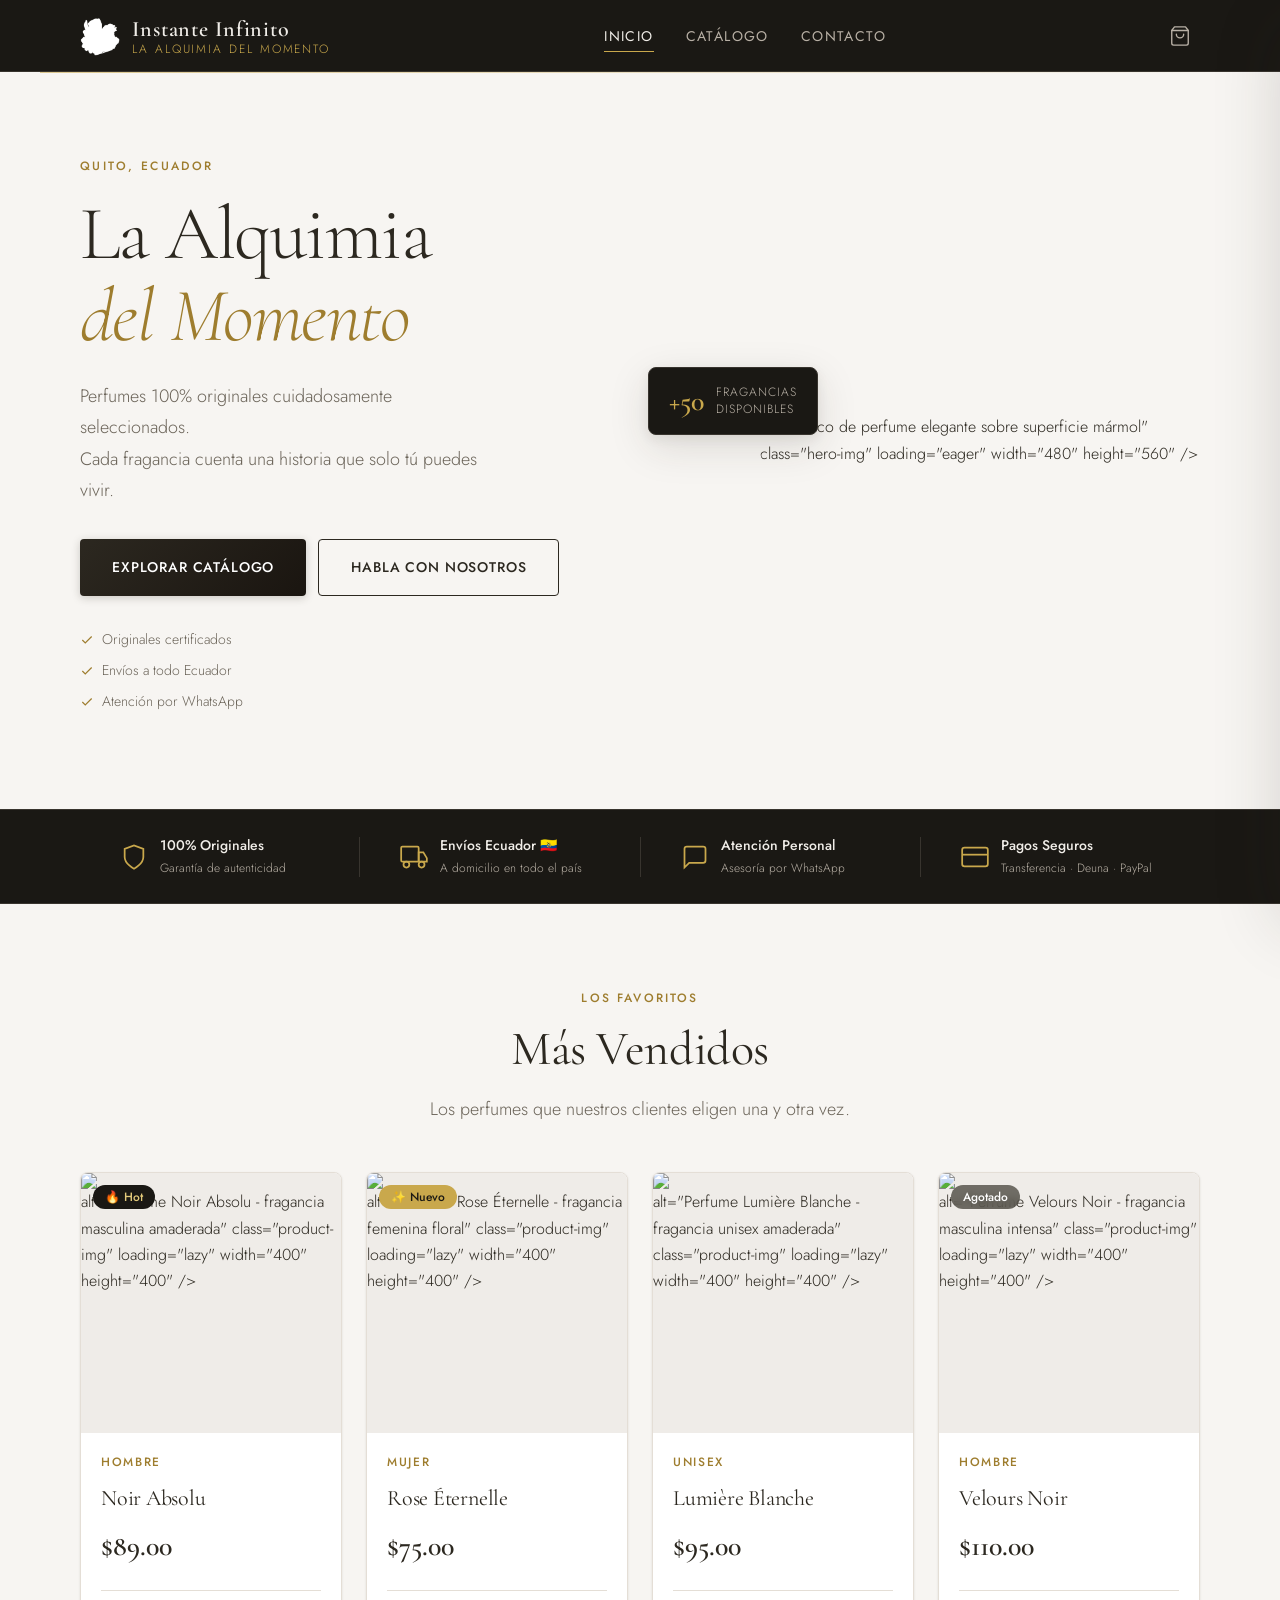
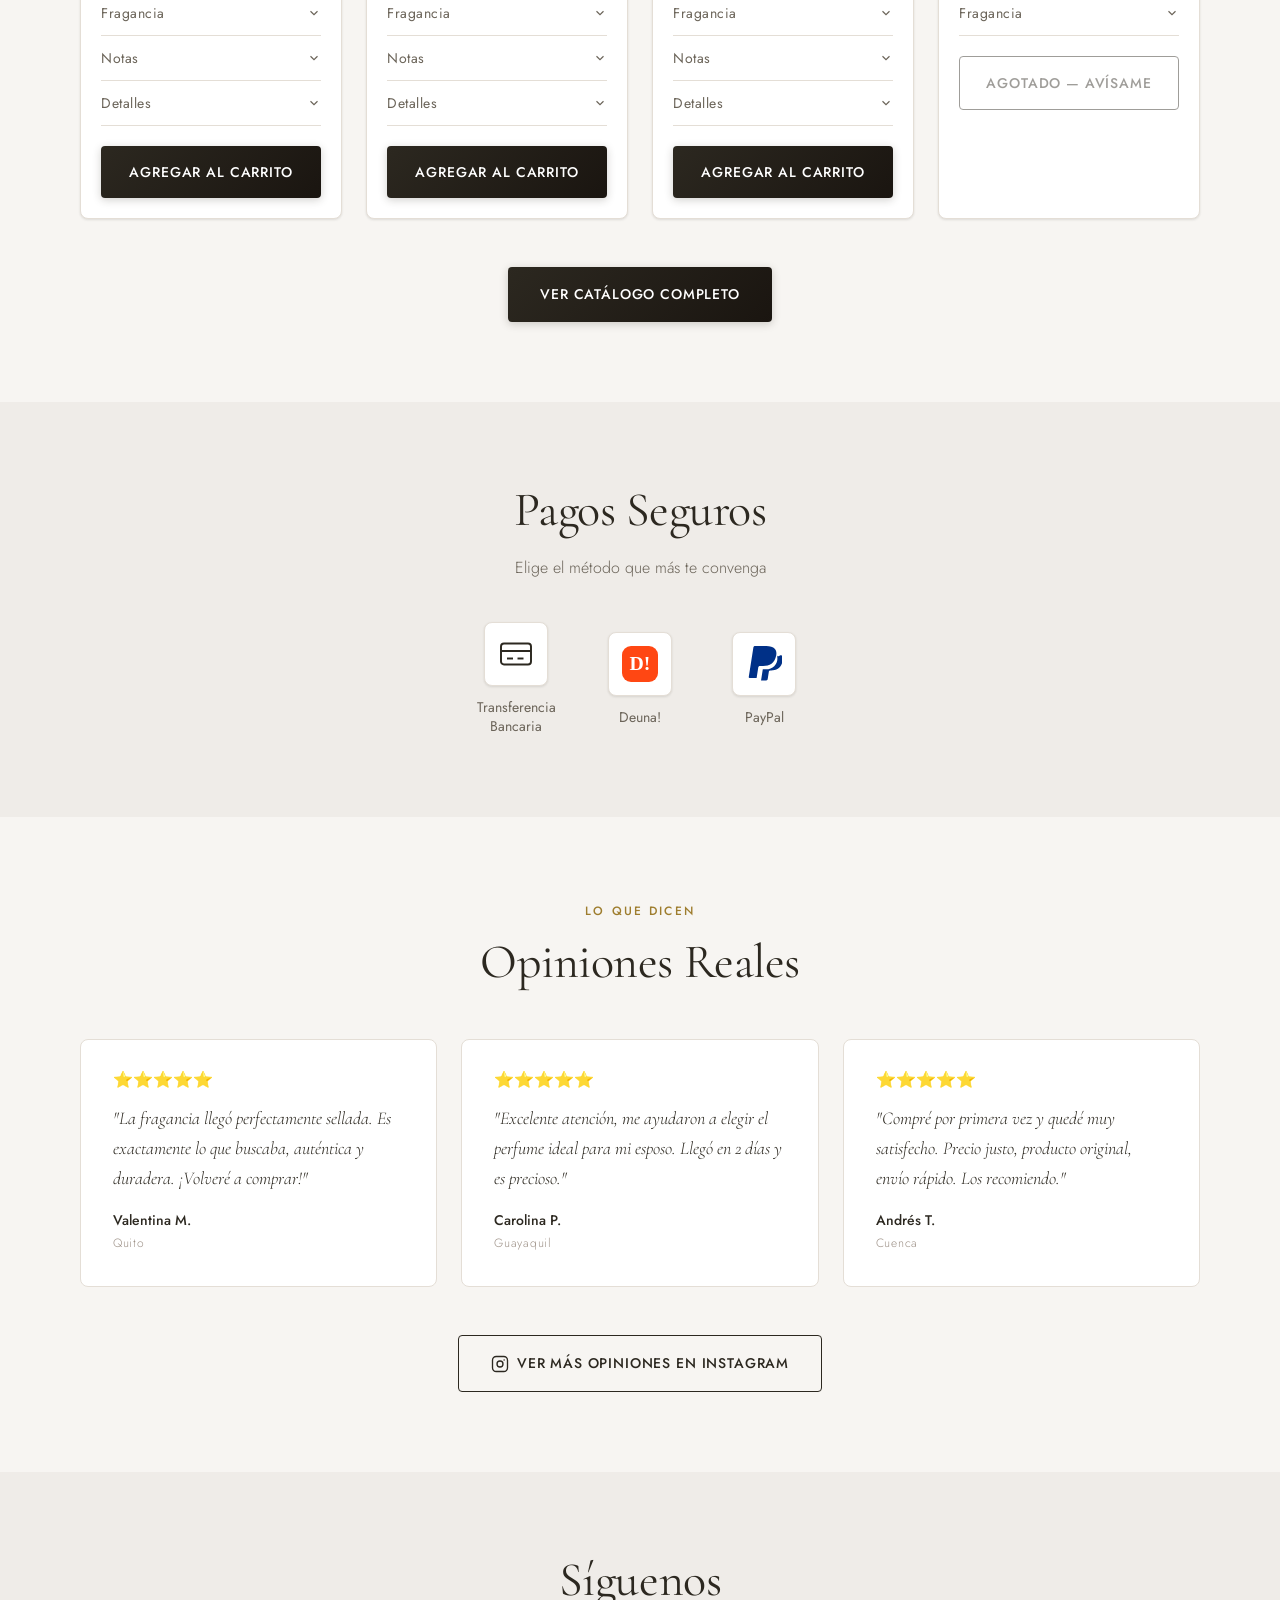
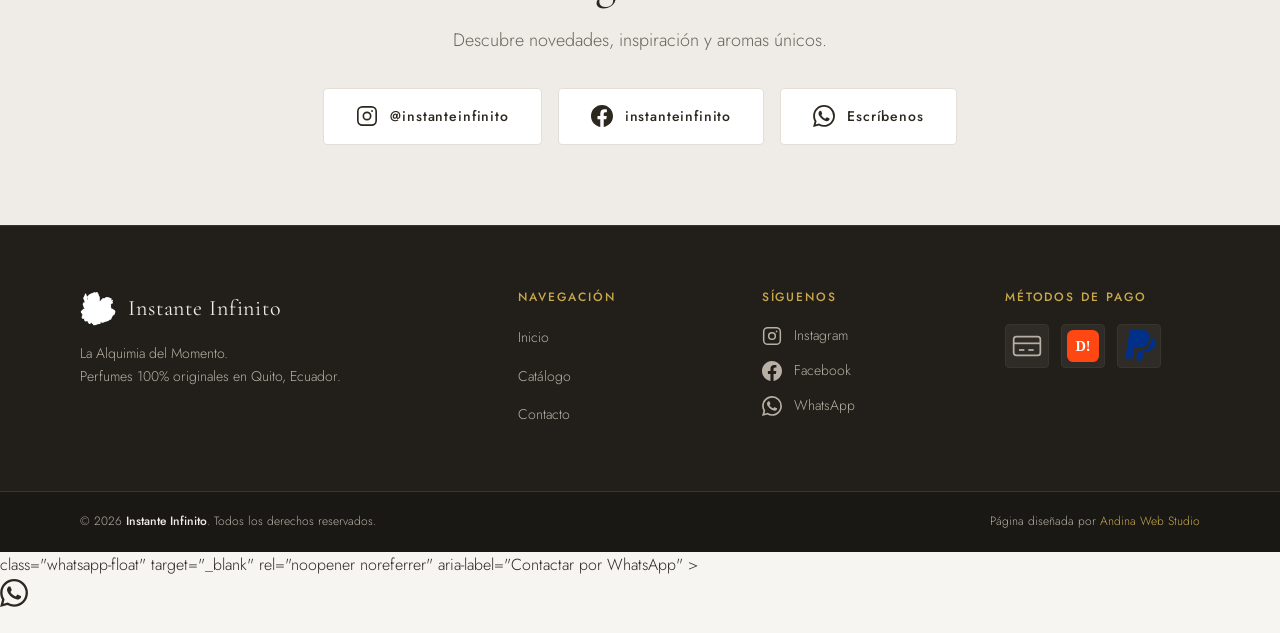
==== commit ec6ad44c: "prototipo v3" ====
--- a/index.html
+++ b/index.html
@@ -1,953 +1,848 @@
 <!DOCTYPE html>
 <html lang="es">
 <head>
+  <!-- ============================================================
+       META BÁSICO
+  ============================================================ -->
   <meta charset="UTF-8" />
   <meta name="viewport" content="width=device-width, initial-scale=1.0" />
-  <title>Instante Infinito — Perfumes Originales Importados Ecuador</title>
-  <meta name="description" content="Perfumes originales importados para Ecuador. Fragancias auténticas para hombre, mujer y unisex. Atención personalizada por WhatsApp. Envíos a todo el país." />
+  <meta http-equiv="X-UA-Compatible" content="IE=edge" />
+
+  <!-- SEO -->
+  <title>Instante Infinito | Perfumes Originales en Quito, Ecuador</title>
+  <meta name="description" content="Descubre perfumes 100% originales en Quito. Hombre, mujer y unisex. Envíos a todo Ecuador. Atención personalizada por WhatsApp. La Alquimia del Momento." />
+  <meta name="keywords" content="perfumes originales quito, perfumes ecuador, comprar perfumes online, perfumes importados, instante infinito" />
+  <meta name="author" content="Instante Infinito" />
   <link rel="canonical" href="https://instanteinfinito.com/" />
 
-  <!-- Open Graph -->
+  <!-- OPEN GRAPH -->
   <meta property="og:type" content="website" />
-  <meta property="og:title" content="Instante Infinito — La Alquimia del Momento" />
-  <meta property="og:description" content="Perfumes originales importados para Ecuador. Colección de fragancias auténticas." />
-  <meta property="og:image" content="img/og-image.jpg" />
+  <meta property="og:title" content="Instante Infinito | Perfumes Originales en Quito" />
+  <meta property="og:description" content="Perfumes 100% originales. Envíos a todo Ecuador. La Alquimia del Momento." />
+  <meta property="og:image" content="./og-image.jpg" /><!-- REEMPLAZAR -->
   <meta property="og:url" content="https://instanteinfinito.com/" />
-
-  <!-- Fuentes -->
+  <meta property="og:site_name" content="Instante Infinito" />
+  <meta property="og:locale" content="es_EC" />
+
+  <!-- TWITTER CARD -->
+  <meta name="twitter:card" content="summary_large_image" />
+  <meta name="twitter:title" content="Instante Infinito | Perfumes Originales" />
+  <meta name="twitter:description" content="Perfumes 100% originales. Envíos a todo Ecuador." />
+  <meta name="twitter:image" content="./og-image.jpg" /><!-- REEMPLAZAR -->
+
+  <!-- FAVICON -->
+  <link rel="icon" type="image/svg+xml" href="./favicon.svg" /><!-- REEMPLAZAR con favicon real -->
+  <link rel="icon" type="image/png" href="./favicon.png" />
+
+  <!-- FUENTES -->
   <link rel="preconnect" href="https://fonts.googleapis.com" />
   <link rel="preconnect" href="https://fonts.gstatic.com" crossorigin />
-  <link href="https://fonts.googleapis.com/css2?family=Cormorant+Garamond:ital,wght@0,300;0,400;0,500;1,400;1,500&family=Outfit:wght@300;400;500;600;700&display=swap" rel="stylesheet" />
-
-  <link rel="stylesheet" href="styles.css" />
-
-  <!-- Schema.org -->
+  <link href="https://fonts.googleapis.com/css2?family=Cormorant+Garamond:ital,wght@0,300;0,400;0,600;1,300;1,400&family=Jost:wght@300;400;500&display=swap" rel="stylesheet" />
+
+  <!-- CSS -->
+  <link rel="stylesheet" href="./styles.css" />
+
+  <!-- JSON-LD ORGANIZACIÓN -->
   <script type="application/ld+json">
   {
     "@context": "https://schema.org",
-    "@type": "Organization",
+    "@type": "Store",
     "name": "Instante Infinito",
-    "description": "Tienda online de perfumes originales importados para Ecuador",
+    "description": "Perfumes 100% originales en Quito, Ecuador",
     "url": "https://instanteinfinito.com",
-    "telephone": "+593962277374",
-    "contactPoint": {
-      "@type": "ContactPoint",
-      "telephone": "+593962277374",
-      "contactType": "customer service"
-    }
+    "telephone": "+593999999999",
+    "address": {
+      "@type": "PostalAddress",
+      "addressLocality": "Quito",
+      "addressCountry": "EC"
+    },
+    "sameAs": [
+      "https://instagram.com/instanteinfinito",
+      "https://facebook.com/instanteinfinito"
+    ]
   }
   </script>
 </head>
+
 <body>
 
-<!-- ================================================
-     BANNER SUPERIOR
-     Para ocultarlo: agrega la clase "banner--hidden"
-     al div#top-banner desde el HTML o JS.
-================================================ -->
-<div class="top-banner" id="topBanner">
-  <div class="top-banner__text">
-    <svg width="13" height="13" viewBox="0 0 24 24" fill="none" stroke="currentColor" stroke-width="2"><path d="M5 12h14M12 5l7 7-7 7"/></svg>
-    Envíos a todo Ecuador &nbsp;·&nbsp; Productos 100% originales &nbsp;·&nbsp;
-    <a href="https://wa.me/593962277374?text=Hola%2C%20quisiera%20m%C3%A1s%20informaci%C3%B3n" target="_blank" rel="noopener" class="top-banner__link">Escríbenos por WhatsApp</a>
-  </div>
-  <button class="top-banner__close" id="closeBanner" aria-label="Cerrar banner">
-    <svg width="14" height="14" viewBox="0 0 24 24" fill="none" stroke="currentColor" stroke-width="2">
-      <line x1="18" y1="6" x2="6" y2="18"/><line x1="6" y1="6" x2="18" y2="18"/>
-    </svg>
-  </button>
-</div>
-
-<!-- ================================================
-     HEADER
-================================================ -->
-<header class="header" id="header">
-  <div class="header__inner container">
-
-    <!-- Logo -->
-    <a href="index.html" class="header__logo" aria-label="Instante Infinito — Inicio">
-      <img
-        src="img/logo.png"
-        alt="Instante Infinito"
-        class="header__logo-img"
-        onerror="this.style.display='none'; document.getElementById('logoSvg').style.display='flex';"
-      />
-      <!-- Fallback si no existe logo.png -->
-      <span class="header__logo-svg" id="logoSvg" style="display:none;">
-        <svg width="28" height="28" viewBox="0 0 32 32" fill="none">
-          <path d="M16 2C16 2 12 8 8 10C8 10 14 10 16 16C18 10 24 10 24 10C20 8 16 2 16 2Z" fill="#a8894f"/>
-          <path d="M16 16C16 16 12 22 8 22C8 22 14 22 16 28C18 22 24 22 24 22C20 22 16 16 16 16Z" fill="#a8894f" opacity="0.55"/>
-        </svg>
-        <span class="header__logo-text">Instante Infinito</span>
-      </span>
-    </a>
-
-    <!-- Nav desktop -->
-    <nav class="header__nav" aria-label="Navegación principal">
-      <a href="index.html"    class="header__nav-link header__nav-link--active">Inicio</a>
-      <a href="catalogo.html" class="header__nav-link">Colección</a>
-      <a href="contacto.html" class="header__nav-link">Contacto</a>
+  <!-- ============================================================
+       HEADER
+  ============================================================ -->
+  <header class="site-header" role="banner">
+    <div class="container header-inner">
+
+      <!-- Logo -->
+      <a href="./index.html" class="logo" aria-label="Instante Infinito – Inicio">
+        <img src="./logo.png" alt="Instante Infinito logo" class="logo-img" /><!-- REEMPLAZAR -->
+        <span class="logo-text">
+          <span class="logo-name">Instante Infinito</span>
+          <span class="logo-tagline">La Alquimia del Momento</span>
+        </span>
+      </a>
+      <div class="logo-gold-line" aria-hidden="true"></div>
+
+      <!-- Navegación principal -->
+      <nav class="main-nav" aria-label="Navegación principal">
+        <ul class="nav-list">
+          <li><a href="./index.html" class="nav-link active" aria-current="page">Inicio</a></li>
+          <li><a href="./catalogo.html" class="nav-link">Catálogo</a></li>
+          <li><a href="./contacto.html" class="nav-link">Contacto</a></li>
+        </ul>
+      </nav>
+
+      <!-- Carrito + menú hamburguesa -->
+      <div class="header-actions">
+        <button class="cart-btn" id="cartToggle" aria-label="Ver carrito" aria-expanded="false">
+          <!-- Icono carrito SVG -->
+          <svg width="22" height="22" viewBox="0 0 24 24" fill="none" stroke="currentColor" stroke-width="1.5" stroke-linecap="round" stroke-linejoin="round" aria-hidden="true">
+            <path d="M6 2L3 6v14a2 2 0 002 2h14a2 2 0 002-2V6l-3-4z"/>
+            <line x1="3" y1="6" x2="21" y2="6"/>
+            <path d="M16 10a4 4 0 01-8 0"/>
+          </svg>
+          <span class="cart-count" id="cartCount" aria-live="polite">0</span>
+        </button>
+        <button class="hamburger" id="menuToggle" aria-label="Abrir menú" aria-expanded="false" aria-controls="mobileMenu">
+          <span></span><span></span><span></span>
+        </button>
+      </div>
+
+    </div><!-- /.header-inner -->
+
+    <!-- Menú móvil -->
+    <nav class="mobile-menu" id="mobileMenu" aria-label="Menú móvil" hidden>
+      <ul class="mobile-nav-list">
+        <li><a href="./index.html" class="mobile-nav-link">Inicio</a></li>
+        <li><a href="./catalogo.html" class="mobile-nav-link">Catálogo</a></li>
+        <li><a href="./contacto.html" class="mobile-nav-link">Contacto</a></li>
+      </ul>
     </nav>
-
-    <!-- Acciones -->
-    <div class="header__actions">
-      <button class="header__cart-btn" id="cartBtn" aria-label="Abrir carrito">
-        <svg width="21" height="21" viewBox="0 0 24 24" fill="none" stroke="currentColor" stroke-width="1.6">
-          <path d="M6 2L3 6v14a2 2 0 002 2h14a2 2 0 002-2V6l-3-4z"/>
-          <line x1="3" y1="6" x2="21" y2="6"/>
-          <path d="M16 10a4 4 0 01-8 0"/>
-        </svg>
-        <span class="header__cart-badge" id="cartBadge">0</span>
-      </button>
-      <button class="header__hamburger" id="menuToggle" aria-label="Abrir menú" aria-expanded="false">
-        <span></span><span></span><span></span>
-      </button>
+  </header>
+  <!-- FIN: HEADER -->
+
+
+  <!-- ============================================================
+       CARRITO DRAWER
+  ============================================================ -->
+  <aside class="cart-drawer" id="cartDrawer" role="complementary" aria-label="Carrito de compras" aria-hidden="true">
+    <div class="cart-drawer-inner">
+      <div class="cart-drawer-header">
+        <h2 class="cart-drawer-title">Tu selección</h2>
+        <button class="cart-close" id="cartClose" aria-label="Cerrar carrito">
+          <svg width="18" height="18" viewBox="0 0 24 24" fill="none" stroke="currentColor" stroke-width="1.5" aria-hidden="true">
+            <line x1="18" y1="6" x2="6" y2="18"/><line x1="6" y1="6" x2="18" y2="18"/>
+          </svg>
+        </button>
+      </div>
+      <ul class="cart-items" id="cartItems" aria-live="polite">
+        <li class="cart-empty" id="cartEmpty">Tu carrito está vacío</li>
+      </ul>
+      <div class="cart-footer" id="cartFooter" hidden>
+        <p class="cart-total">Total: <strong id="cartTotal">$0.00</strong></p>
+        <button class="btn btn-whatsapp btn-full" id="checkoutBtn">
+          <!-- Icono WhatsApp SVG -->
+          <svg width="20" height="20" viewBox="0 0 24 24" fill="currentColor" aria-hidden="true">
+            <path d="M17.472 14.382c-.297-.149-1.758-.867-2.03-.967-.273-.099-.471-.148-.67.15-.197.297-.767.966-.94 1.164-.173.199-.347.223-.644.075-.297-.15-1.255-.463-2.39-1.475-.883-.788-1.48-1.761-1.653-2.059-.173-.297-.018-.458.13-.606.134-.133.298-.347.446-.52.149-.174.198-.298.298-.497.099-.198.05-.371-.025-.52-.075-.149-.669-1.612-.916-2.207-.242-.579-.487-.5-.669-.51-.173-.008-.371-.01-.57-.01-.198 0-.52.074-.792.372-.272.297-1.04 1.016-1.04 2.479 0 1.462 1.065 2.875 1.213 3.074.149.198 2.096 3.2 5.077 4.487.709.306 1.262.489 1.694.625.712.227 1.36.195 1.871.118.571-.085 1.758-.719 2.006-1.413.248-.694.248-1.289.173-1.413-.074-.124-.272-.198-.57-.347m-5.421 7.403h-.004a9.87 9.87 0 01-5.031-1.378l-.361-.214-3.741.982.998-3.648-.235-.374a9.86 9.86 0 01-1.51-5.26c.001-5.45 4.436-9.884 9.888-9.884 2.64 0 5.122 1.03 6.988 2.898a9.825 9.825 0 012.893 6.994c-.003 5.45-4.437 9.884-9.885 9.884m8.413-18.297A11.815 11.815 0 0012.05 0C5.495 0 .16 5.335.157 11.892c0 2.096.547 4.142 1.588 5.945L.057 24l6.305-1.654a11.882 11.882 0 005.683 1.448h.005c6.554 0 11.89-5.335 11.893-11.893a11.821 11.821 0 00-3.48-8.413Z"/>
+          </svg>
+          Comprar por WhatsApp
+        </button>
+      </div>
     </div>
-
-  </div>
-
-  <!-- Nav móvil -->
-  <nav class="header__mobile-nav" id="mobileNav" aria-label="Menú móvil">
-    <a href="index.html"    class="header__mobile-link header__mobile-link--active">Inicio</a>
-    <a href="catalogo.html" class="header__mobile-link">Colección</a>
-    <a href="contacto.html" class="header__mobile-link">Contacto</a>
-  </nav>
-</header>
-
-<main>
-
-<!-- ================================================
-     HERO
-================================================ -->
-<section class="hero">
-  <div class="hero__inner container">
-
-    <!-- Contenido -->
-    <div class="hero__content reveal-left">
-      <div class="hero__eyebrow">
-        <span class="hero__eyebrow-line"></span>
-        <span>Perfumería de alta gama · Ecuador</span>
-      </div>
-      <h1 class="hero__title">
-        La Alquimia<br>
-        <em>del Momento</em>
-      </h1>
-      <p class="hero__subtitle">
-        Fragancias originales importadas, seleccionadas para quienes entienden que un perfume no se usa — se vive.
-      </p>
-      <div class="hero__btns">
-        <a href="catalogo.html" class="btn btn--primary">Ver colección completa</a>
-        <a href="https://wa.me/593962277374?text=Hola%2C%20quisiera%20asesor%C3%ADa%20para%20elegir%20un%20perfume" target="_blank" rel="noopener" class="btn btn--ghost">Asesoría personal</a>
-      </div>
-    </div>
-
-    <!-- Imagen -->
-    <div class="hero__visual reveal-right">
-      <div class="hero__img-wrap">
-        <div class="hero__halo"></div>
-        <img
-          src="img/hero-perfume.png"
-          alt="Fragancia principal Instante Infinito"
-          class="hero__img"
-          onerror="this.onerror=null; this.src='https://images.unsplash.com/photo-1541643600914-78b084683702?w=600&q=80'; this.style.borderRadius='16px';"
-        />
-        <span class="hero__badge">Importado · Original</span>
-      </div>
-    </div>
-
-  </div>
-</section>
-
-<!-- ================================================
-     TRUST BAR — 4 pilares
-================================================ -->
-<section class="trust-bar">
-  <div class="container">
-    <div class="trust-bar__grid">
-
-      <div class="trust-bar__item reveal-up" style="--d:0">
-        <div class="trust-bar__icon">
-          <svg width="20" height="20" viewBox="0 0 24 24" fill="none" stroke="currentColor" stroke-width="1.6"><path d="M5 12h14M12 5l7 7-7 7"/></svg>
+  </aside>
+  <div class="cart-overlay" id="cartOverlay" aria-hidden="true"></div>
+  <!-- FIN: CARRITO -->
+
+
+  <main id="main-content">
+
+    <!-- ============================================================
+         HERO
+    ============================================================ -->
+    <section class="hero" aria-labelledby="heroTitle">
+      <div class="container hero-inner">
+
+        <!-- Contenido texto -->
+        <div class="hero-content">
+          <span class="hero-eyebrow">Quito, Ecuador</span>
+          <h1 class="hero-title" id="heroTitle">
+            La Alquimia<br />
+            <em>del Momento</em>
+          </h1>
+          <p class="hero-subtitle">
+            Perfumes 100% originales cuidadosamente seleccionados.<br />
+            Cada fragancia cuenta una historia que solo tú puedes vivir.
+          </p>
+          <div class="hero-cta">
+            <a href="./catalogo.html" class="btn btn-primary">Explorar Catálogo</a>
+            <a href="./contacto.html" class="btn btn-ghost">Habla con nosotros</a>
+          </div>
+          <!-- Trust mini -->
+          <ul class="hero-trust" aria-label="Garantías">
+            <li>
+              <svg width="14" height="14" viewBox="0 0 24 24" fill="none" stroke="currentColor" stroke-width="2" aria-hidden="true"><polyline points="20 6 9 17 4 12"/></svg>
+              Originales certificados
+            </li>
+            <li>
+              <svg width="14" height="14" viewBox="0 0 24 24" fill="none" stroke="currentColor" stroke-width="2" aria-hidden="true"><polyline points="20 6 9 17 4 12"/></svg>
+              Envíos a todo Ecuador
+            </li>
+            <li>
+              <svg width="14" height="14" viewBox="0 0 24 24" fill="none" stroke="currentColor" stroke-width="2" aria-hidden="true"><polyline points="20 6 9 17 4 12"/></svg>
+              Atención por WhatsApp
+            </li>
+          </ul>
         </div>
-        <div>
-          <strong>Envíos a todo Ecuador</strong>
-          <p>Delivery a domicilio en todo el país</p>
+
+        <!-- Imagen hero -->
+        <div class="hero-visual" aria-hidden="true">
+          <div class="hero-img-frame">
+            <img
+              src="./hero-perfume.jpg"<!-- REEMPLAZAR -->
+              alt="Frasco de perfume elegante sobre superficie mármol"
+              class="hero-img"
+              loading="eager"
+              width="480"
+              height="560"
+            />
+            <div class="hero-img-accent"></div>
+          </div>
+          <div class="hero-float-badge">
+            <span class="hero-badge-num">+50</span>
+            <span class="hero-badge-text">fragancias<br/>disponibles</span>
+          </div>
         </div>
-      </div>
-
-      <div class="trust-bar__item reveal-up" style="--d:1">
-        <div class="trust-bar__icon">
-          <svg width="20" height="20" viewBox="0 0 24 24" fill="none" stroke="currentColor" stroke-width="1.6"><path d="M12 22s8-4 8-10V5l-8-3-8 3v7c0 6 8 10 8 10z"/></svg>
+
+      </div><!-- /.hero-inner -->
+    </section>
+    <!-- FIN: HERO -->
+
+
+    <!-- ============================================================
+         TRUST BAR
+    ============================================================ -->
+    <section class="trust-bar" aria-label="Por qué elegirnos">
+      <div class="container">
+        <ul class="trust-list">
+          <li class="trust-item">
+            <!-- Icono escudo -->
+            <svg class="trust-icon" width="28" height="28" viewBox="0 0 24 24" fill="none" stroke="currentColor" stroke-width="1.5" aria-hidden="true">
+              <path d="M12 22s8-4 8-10V5l-8-3-8 3v7c0 6 8 10 8 10z"/>
+            </svg>
+            <div class="trust-text">
+              <strong>100% Originales</strong>
+              <span>Garantía de autenticidad</span>
+            </div>
+          </li>
+          <li class="trust-divider" aria-hidden="true"></li>
+          <li class="trust-item">
+            <!-- Icono camión -->
+            <svg class="trust-icon" width="28" height="28" viewBox="0 0 24 24" fill="none" stroke="currentColor" stroke-width="1.5" aria-hidden="true">
+              <rect x="1" y="3" width="15" height="13" rx="1"/>
+              <path d="M16 8h4l3 5v3h-7V8z"/>
+              <circle cx="5.5" cy="18.5" r="2.5"/>
+              <circle cx="18.5" cy="18.5" r="2.5"/>
+            </svg>
+            <div class="trust-text">
+              <strong>Envíos Ecuador 🇪🇨</strong>
+              <span>A domicilio en todo el país</span>
+            </div>
+          </li>
+          <li class="trust-divider" aria-hidden="true"></li>
+          <li class="trust-item">
+            <!-- Icono chat -->
+            <svg class="trust-icon" width="28" height="28" viewBox="0 0 24 24" fill="none" stroke="currentColor" stroke-width="1.5" aria-hidden="true">
+              <path d="M21 15a2 2 0 01-2 2H7l-4 4V5a2 2 0 012-2h14a2 2 0 012 2z"/>
+            </svg>
+            <div class="trust-text">
+              <strong>Atención Personal</strong>
+              <span>Asesoría por WhatsApp</span>
+            </div>
+          </li>
+          <li class="trust-divider" aria-hidden="true"></li>
+          <li class="trust-item">
+            <!-- Icono pago seguro -->
+            <svg class="trust-icon" width="28" height="28" viewBox="0 0 24 24" fill="none" stroke="currentColor" stroke-width="1.5" aria-hidden="true">
+              <rect x="1" y="4" width="22" height="16" rx="2" ry="2"/>
+              <line x1="1" y1="10" x2="23" y2="10"/>
+            </svg>
+            <div class="trust-text">
+              <strong>Pagos Seguros</strong>
+              <span>Transferencia · Deuna · PayPal</span>
+            </div>
+          </li>
+        </ul>
+      </div>
+    </section>
+    <!-- FIN: TRUST BAR -->
+
+
+    <!-- ============================================================
+         MÁS VENDIDOS
+    ============================================================ -->
+    <section class="section bestsellers" aria-labelledby="bestsellersTitle">
+      <div class="container">
+        <header class="section-header">
+          <span class="section-eyebrow">Los favoritos</span>
+          <h2 class="section-title" id="bestsellersTitle">Más Vendidos</h2>
+          <p class="section-subtitle">Los perfumes que nuestros clientes eligen una y otra vez.</p>
+        </header>
+
+        <ul class="products-grid" role="list">
+
+          <!-- ── PRODUCTO 1 ── -->
+          <li class="product-card" data-id="1" data-name="Noir Absolu" data-price="89.00">
+            <article>
+              <div class="product-img-wrap">
+                <span class="product-badge badge-hot" aria-label="Más vendido">🔥 Hot</span>
+                <img
+                  src="./prod-noir-absolu.jpg"<!-- REEMPLAZAR -->
+                  alt="Perfume Noir Absolu - fragancia masculina amaderada"
+                  class="product-img"
+                  loading="lazy"
+                  width="400"
+                  height="400"
+                />
+                <button class="zoom-btn" aria-label="Ver imagen ampliada de Noir Absolu">
+                  <svg width="16" height="16" viewBox="0 0 24 24" fill="none" stroke="currentColor" stroke-width="2" aria-hidden="true">
+                    <circle cx="11" cy="11" r="8"/><line x1="21" y1="21" x2="16.65" y2="16.65"/>
+                    <line x1="11" y1="8" x2="11" y2="14"/><line x1="8" y1="11" x2="14" y2="11"/>
+                  </svg>
+                </button>
+              </div>
+              <div class="product-info">
+                <span class="product-category">Hombre</span>
+                <h3 class="product-name">Noir Absolu</h3>
+                <p class="product-price">$89.00</p>
+
+                <!-- Acordeón de detalles -->
+                <div class="accordion" role="list">
+                  <div class="accordion-item" role="listitem">
+                    <button class="accordion-trigger" aria-expanded="false" aria-controls="p1-fragancia">
+                      Fragancia
+                      <svg class="accordion-arrow" width="14" height="14" viewBox="0 0 24 24" fill="none" stroke="currentColor" stroke-width="2" aria-hidden="true"><polyline points="6 9 12 15 18 9"/></svg>
+                    </button>
+                    <div class="accordion-panel" id="p1-fragancia" hidden>
+                      <p>Oriental amaderada con profundidad y misterio. Ideal para la noche.</p>
+                    </div>
+                  </div>
+                  <div class="accordion-item" role="listitem">
+                    <button class="accordion-trigger" aria-expanded="false" aria-controls="p1-notas">
+                      Notas
+                      <svg class="accordion-arrow" width="14" height="14" viewBox="0 0 24 24" fill="none" stroke="currentColor" stroke-width="2" aria-hidden="true"><polyline points="6 9 12 15 18 9"/></svg>
+                    </button>
+                    <div class="accordion-panel" id="p1-notas" hidden>
+                      <ul class="notes-list">
+                        <li><strong>Salida:</strong> Bergamota, Pimienta negra</li>
+                        <li><strong>Corazón:</strong> Oud, Rosa turca</li>
+                        <li><strong>Fondo:</strong> Ámbar, Sándalo, Almizcle</li>
+                      </ul>
+                    </div>
+                  </div>
+                  <div class="accordion-item" role="listitem">
+                    <button class="accordion-trigger" aria-expanded="false" aria-controls="p1-datos">
+                      Detalles
+                      <svg class="accordion-arrow" width="14" height="14" viewBox="0 0 24 24" fill="none" stroke="currentColor" stroke-width="2" aria-hidden="true"><polyline points="6 9 12 15 18 9"/></svg>
+                    </button>
+                    <div class="accordion-panel" id="p1-datos" hidden>
+                      <ul class="details-list">
+                        <li>100 ml · EDP</li>
+                        <li>Duración: 8–10 horas</li>
+                        <li>Tipo: Noche 🌙</li>
+                      </ul>
+                    </div>
+                  </div>
+                </div><!-- /.accordion -->
+
+                <button class="btn btn-primary btn-full add-to-cart" data-id="1" data-name="Noir Absolu" data-price="89.00">
+                  Agregar al carrito
+                </button>
+              </div>
+            </article>
+          </li>
+
+          <!-- ── PRODUCTO 2 ── -->
+          <li class="product-card" data-id="2" data-name="Rose Éternelle" data-price="75.00">
+            <article>
+              <div class="product-img-wrap">
+                <span class="product-badge badge-new" aria-label="Nuevo">✨ Nuevo</span>
+                <img
+                  src="./prod-rose-eternelle.jpg"<!-- REEMPLAZAR -->
+                  alt="Perfume Rose Éternelle - fragancia femenina floral"
+                  class="product-img"
+                  loading="lazy"
+                  width="400"
+                  height="400"
+                />
+                <button class="zoom-btn" aria-label="Ver imagen ampliada de Rose Éternelle">
+                  <svg width="16" height="16" viewBox="0 0 24 24" fill="none" stroke="currentColor" stroke-width="2" aria-hidden="true">
+                    <circle cx="11" cy="11" r="8"/><line x1="21" y1="21" x2="16.65" y2="16.65"/>
+                    <line x1="11" y1="8" x2="11" y2="14"/><line x1="8" y1="11" x2="14" y2="11"/>
+                  </svg>
+                </button>
+              </div>
+              <div class="product-info">
+                <span class="product-category">Mujer</span>
+                <h3 class="product-name">Rose Éternelle</h3>
+                <p class="product-price">$75.00</p>
+                <div class="accordion" role="list">
+                  <div class="accordion-item" role="listitem">
+                    <button class="accordion-trigger" aria-expanded="false" aria-controls="p2-fragancia">
+                      Fragancia
+                      <svg class="accordion-arrow" width="14" height="14" viewBox="0 0 24 24" fill="none" stroke="currentColor" stroke-width="2" aria-hidden="true"><polyline points="6 9 12 15 18 9"/></svg>
+                    </button>
+                    <div class="accordion-panel" id="p2-fragancia" hidden>
+                      <p>Floral romántica con un toque de frescura. Elegante para el día.</p>
+                    </div>
+                  </div>
+                  <div class="accordion-item" role="listitem">
+                    <button class="accordion-trigger" aria-expanded="false" aria-controls="p2-notas">
+                      Notas
+                      <svg class="accordion-arrow" width="14" height="14" viewBox="0 0 24 24" fill="none" stroke="currentColor" stroke-width="2" aria-hidden="true"><polyline points="6 9 12 15 18 9"/></svg>
+                    </button>
+                    <div class="accordion-panel" id="p2-notas" hidden>
+                      <ul class="notes-list">
+                        <li><strong>Salida:</strong> Pera, Limón</li>
+                        <li><strong>Corazón:</strong> Rosa de Damasco, Jazmín</li>
+                        <li><strong>Fondo:</strong> Pachulí, Vainilla</li>
+                      </ul>
+                    </div>
+                  </div>
+                  <div class="accordion-item" role="listitem">
+                    <button class="accordion-trigger" aria-expanded="false" aria-controls="p2-datos">
+                      Detalles
+                      <svg class="accordion-arrow" width="14" height="14" viewBox="0 0 24 24" fill="none" stroke="currentColor" stroke-width="2" aria-hidden="true"><polyline points="6 9 12 15 18 9"/></svg>
+                    </button>
+                    <div class="accordion-panel" id="p2-datos" hidden>
+                      <ul class="details-list">
+                        <li>75 ml · EDP</li>
+                        <li>Duración: 6–8 horas</li>
+                        <li>Tipo: Día 💼</li>
+                      </ul>
+                    </div>
+                  </div>
+                </div>
+                <button class="btn btn-primary btn-full add-to-cart" data-id="2" data-name="Rose Éternelle" data-price="75.00">
+                  Agregar al carrito
+                </button>
+              </div>
+            </article>
+          </li>
+
+          <!-- ── PRODUCTO 3 ── -->
+          <li class="product-card" data-id="3" data-name="Lumière Blanche" data-price="95.00">
+            <article>
+              <div class="product-img-wrap">
+                <img
+                  src="./prod-lumiere-blanche.jpg"<!-- REEMPLAZAR -->
+                  alt="Perfume Lumière Blanche - fragancia unisex amaderada"
+                  class="product-img"
+                  loading="lazy"
+                  width="400"
+                  height="400"
+                />
+                <button class="zoom-btn" aria-label="Ver imagen ampliada de Lumière Blanche">
+                  <svg width="16" height="16" viewBox="0 0 24 24" fill="none" stroke="currentColor" stroke-width="2" aria-hidden="true">
+                    <circle cx="11" cy="11" r="8"/><line x1="21" y1="21" x2="16.65" y2="16.65"/>
+                    <line x1="11" y1="8" x2="11" y2="14"/><line x1="8" y1="11" x2="14" y2="11"/>
+                  </svg>
+                </button>
+              </div>
+              <div class="product-info">
+                <span class="product-category">Unisex</span>
+                <h3 class="product-name">Lumière Blanche</h3>
+                <p class="product-price">$95.00</p>
+                <div class="accordion" role="list">
+                  <div class="accordion-item" role="listitem">
+                    <button class="accordion-trigger" aria-expanded="false" aria-controls="p3-fragancia">
+                      Fragancia
+                      <svg class="accordion-arrow" width="14" height="14" viewBox="0 0 24 24" fill="none" stroke="currentColor" stroke-width="2" aria-hidden="true"><polyline points="6 9 12 15 18 9"/></svg>
+                    </button>
+                    <div class="accordion-panel" id="p3-fragancia" hidden>
+                      <p>Limpia y sofisticada. Una fragancia que trasciende géneros con elegancia.</p>
+                    </div>
+                  </div>
+                  <div class="accordion-item" role="listitem">
+                    <button class="accordion-trigger" aria-expanded="false" aria-controls="p3-notas">
+                      Notas
+                      <svg class="accordion-arrow" width="14" height="14" viewBox="0 0 24 24" fill="none" stroke="currentColor" stroke-width="2" aria-hidden="true"><polyline points="6 9 12 15 18 9"/></svg>
+                    </button>
+                    <div class="accordion-panel" id="p3-notas" hidden>
+                      <ul class="notes-list">
+                        <li><strong>Salida:</strong> Aldeído, Neroli</li>
+                        <li><strong>Corazón:</strong> Iris, Cedro</li>
+                        <li><strong>Fondo:</strong> Musgo blanco, Vetiver</li>
+                      </ul>
+                    </div>
+                  </div>
+                  <div class="accordion-item" role="listitem">
+                    <button class="accordion-trigger" aria-expanded="false" aria-controls="p3-datos">
+                      Detalles
+                      <svg class="accordion-arrow" width="14" height="14" viewBox="0 0 24 24" fill="none" stroke="currentColor" stroke-width="2" aria-hidden="true"><polyline points="6 9 12 15 18 9"/></svg>
+                    </button>
+                    <div class="accordion-panel" id="p3-datos" hidden>
+                      <ul class="details-list">
+                        <li>100 ml · EDP</li>
+                        <li>Duración: 7–9 horas</li>
+                        <li>Tipo: Elegante 💼🌙</li>
+                      </ul>
+                    </div>
+                  </div>
+                </div>
+                <button class="btn btn-primary btn-full add-to-cart" data-id="3" data-name="Lumière Blanche" data-price="95.00">
+                  Agregar al carrito
+                </button>
+              </div>
+            </article>
+          </li>
+
+          <!-- ── PRODUCTO 4 ── -->
+          <li class="product-card product-card--sold-out" data-id="4" data-name="Velours Noir" data-price="110.00">
+            <article>
+              <div class="product-img-wrap">
+                <span class="product-badge badge-sold-out" aria-label="Agotado">Agotado</span>
+                <img
+                  src="./prod-velours-noir.jpg"<!-- REEMPLAZAR -->
+                  alt="Perfume Velours Noir - fragancia masculina intensa"
+                  class="product-img"
+                  loading="lazy"
+                  width="400"
+                  height="400"
+                />
+              </div>
+              <div class="product-info">
+                <span class="product-category">Hombre</span>
+                <h3 class="product-name">Velours Noir</h3>
+                <p class="product-price">$110.00</p>
+                <div class="accordion" role="list">
+                  <div class="accordion-item" role="listitem">
+                    <button class="accordion-trigger" aria-expanded="false" aria-controls="p4-fragancia">
+                      Fragancia
+                      <svg class="accordion-arrow" width="14" height="14" viewBox="0 0 24 24" fill="none" stroke="currentColor" stroke-width="2" aria-hidden="true"><polyline points="6 9 12 15 18 9"/></svg>
+                    </button>
+                    <div class="accordion-panel" id="p4-fragancia" hidden>
+                      <p>Intensa y aterciopelada. Presencia magnética para ocasiones especiales.</p>
+                    </div>
+                  </div>
+                </div>
+                <button class="btn btn-ghost btn-full" disabled aria-disabled="true">
+                  Agotado — Avísame
+                </button>
+              </div>
+            </article>
+          </li>
+
+        </ul><!-- /.products-grid -->
+
+        <div class="section-cta">
+          <a href="./catalogo.html" class="btn btn-primary">Ver catálogo completo</a>
         </div>
-        <div>
-          <strong>100% Originales</strong>
-          <p>Autenticidad garantizada en cada frasco</p>
+      </div><!-- /.container -->
+    </section>
+    <!-- FIN: MÁS VENDIDOS -->
+
+
+    <!-- ============================================================
+         MÉTODOS DE PAGO
+    ============================================================ -->
+    <section class="section payments" aria-labelledby="paymentsTitle">
+      <div class="container">
+        <h2 class="section-title" id="paymentsTitle">Pagos Seguros</h2>
+        <p class="payments-subtitle">Elige el método que más te convenga</p>
+        <ul class="payment-list" role="list">
+
+          <!-- Transferencia bancaria -->
+          <li class="payment-item">
+            <div class="payment-icon-wrap" aria-hidden="true">
+              <svg width="36" height="36" viewBox="0 0 24 24" fill="none" stroke="currentColor" stroke-width="1.3" aria-hidden="true">
+                <rect x="2" y="5" width="20" height="14" rx="2"/>
+                <line x1="2" y1="10" x2="22" y2="10"/>
+                <line x1="6" y1="15" x2="10" y2="15"/>
+                <line x1="13" y1="15" x2="17" y2="15"/>
+              </svg>
+            </div>
+            <span>Transferencia<br/>Bancaria</span>
+          </li>
+
+          <!-- Deuna! -->
+          <li class="payment-item">
+            <div class="payment-icon-wrap" aria-hidden="true">
+              <!-- Ícono Deuna! — letra D estilizada -->
+              <svg width="36" height="36" viewBox="0 0 40 40" fill="none" aria-hidden="true">
+                <rect width="40" height="40" rx="10" fill="#FF4713"/>
+                <text x="50%" y="55%" dominant-baseline="middle" text-anchor="middle" font-family="Georgia,serif" font-weight="700" font-size="22" fill="white">D!</text>
+              </svg>
+            </div>
+            <span>Deuna!</span>
+          </li>
+
+          <!-- PayPal -->
+          <li class="payment-item">
+            <div class="payment-icon-wrap" aria-hidden="true">
+              <svg width="36" height="36" viewBox="0 0 24 24" fill="#003087" aria-hidden="true">
+                <path d="M7.076 21.337H2.47a.641.641 0 01-.633-.74L4.944.901C5.026.382 5.474 0 5.998 0h7.46c2.57 0 4.578.543 5.69 1.81 1.01 1.15 1.304 2.42 1.012 4.287-.023.143-.047.288-.077.437-.983 5.05-4.349 6.797-8.647 6.797h-2.19c-.524 0-.968.382-1.05.9l-1.12 7.106zm14.146-14.42a3.35 3.35 0 00-.607-.541c1.379 4.523-1.888 9.19-7.32 9.19h-2.1l-1.166 7.378h3.48c.458 0 .848-.333.92-.785l.04-.2.733-4.648.047-.256a.932.932 0 01.92-.785h.58c3.755 0 6.695-1.527 7.553-5.942.36-1.846.174-3.39-.88-4.41z"/>
+              </svg>
+            </div>
+            <span>PayPal</span>
+          </li>
+
+        </ul>
+      </div>
+    </section>
+    <!-- FIN: MÉTODOS DE PAGO -->
+
+
+    <!-- ============================================================
+         RESEÑAS
+    ============================================================ -->
+    <section class="section reviews" aria-labelledby="reviewsTitle">
+      <div class="container">
+        <header class="section-header">
+          <span class="section-eyebrow">Lo que dicen</span>
+          <h2 class="section-title" id="reviewsTitle">Opiniones Reales</h2>
+        </header>
+
+        <ul class="reviews-grid" role="list">
+
+          <li class="review-card">
+            <div class="review-stars" aria-label="5 estrellas">⭐⭐⭐⭐⭐</div>
+            <blockquote>
+              <p>"La fragancia llegó perfectamente sellada. Es exactamente lo que buscaba, auténtica y duradera. ¡Volveré a comprar!"</p>
+            </blockquote>
+            <footer class="review-author">
+              <span class="review-name">Valentina M.</span>
+              <span class="review-location">Quito</span>
+            </footer>
+          </li>
+
+          <li class="review-card">
+            <div class="review-stars" aria-label="5 estrellas">⭐⭐⭐⭐⭐</div>
+            <blockquote>
+              <p>"Excelente atención, me ayudaron a elegir el perfume ideal para mi esposo. Llegó en 2 días y es precioso."</p>
+            </blockquote>
+            <footer class="review-author">
+              <span class="review-name">Carolina P.</span>
+              <span class="review-location">Guayaquil</span>
+            </footer>
+          </li>
+
+          <li class="review-card">
+            <div class="review-stars" aria-label="5 estrellas">⭐⭐⭐⭐⭐</div>
+            <blockquote>
+              <p>"Compré por primera vez y quedé muy satisfecho. Precio justo, producto original, envío rápido. Los recomiendo."</p>
+            </blockquote>
+            <footer class="review-author">
+              <span class="review-name">Andrés T.</span>
+              <span class="review-location">Cuenca</span>
+            </footer>
+          </li>
+
+        </ul><!-- /.reviews-grid -->
+
+        <div class="section-cta">
+          <a
+            href="https://instagram.com/instanteinfinito"
+            class="btn btn-ghost"
+            target="_blank"
+            rel="noopener noreferrer"
+            aria-label="Ver más opiniones en Instagram de Instante Infinito"
+          >
+            <!-- Icono Instagram -->
+            <svg width="18" height="18" viewBox="0 0 24 24" fill="none" stroke="currentColor" stroke-width="1.8" aria-hidden="true">
+              <rect x="2" y="2" width="20" height="20" rx="5" ry="5"/>
+              <circle cx="12" cy="12" r="4"/>
+              <circle cx="17.5" cy="6.5" r="1" fill="currentColor" stroke="none"/>
+            </svg>
+            Ver más opiniones en Instagram
+          </a>
         </div>
       </div>
-
-      <div class="trust-bar__item reveal-up" style="--d:2">
-        <div class="trust-bar__icon">
-          <svg width="20" height="20" viewBox="0 0 24 24" fill="none" stroke="currentColor" stroke-width="1.6"><path d="M21 15a2 2 0 01-2 2H7l-4 4V5a2 2 0 012-2h14a2 2 0 012 2z"/></svg>
-        </div>
-        <div>
-          <strong>Asesoría personalizada</strong>
-          <p>Te ayudamos a encontrar tu fragancia ideal</p>
-        </div>
-      </div>
-
-      <div class="trust-bar__item reveal-up" style="--d:3">
-        <div class="trust-bar__icon">
-          <svg width="20" height="20" viewBox="0 0 24 24" fill="none" stroke="currentColor" stroke-width="1.6"><rect x="1" y="4" width="22" height="16" rx="2"/><line x1="1" y1="10" x2="23" y2="10"/></svg>
-        </div>
-        <div>
-          <strong>Pagos seguros</strong>
-          <p>Transferencia, Deuna y PayPal</p>
-        </div>
-      </div>
-
-    </div>
-  </div>
-</section>
-
-<!-- ================================================
-     PRODUCTOS DESTACADOS (4 tarjetas)
-     En móvil se convierte en carrusel horizontal.
-     Los modales 1-4 están definidos más abajo en este mismo archivo.
-     Los modales 5-20 los genera app.js automáticamente.
-================================================ -->
-<section class="featured">
-  <div class="container">
-
-    <div class="section-head reveal-up">
-      <p class="eyebrow">Selección curada</p>
-      <h2 class="section-title">Clásicos de la <em>colección</em></h2>
-      <p class="section-sub">Cuatro fragancias que capturan la esencia de Instante Infinito.</p>
-    </div>
-
-    <div class="featured__wrap">
-      <div class="products-grid" id="featuredGrid">
-
-        <!-- ============ PRODUCTO 1 ============
-             CÓMO EDITAR:
-             - data-name      → nombre del perfume
-             - data-price     → precio de venta (ej: 89.99)
-             - data-price-original → precio anterior si hay oferta (sino deja vacío "")
-             - data-category  → hombre | mujer | unisex
-             - data-imgs      → rutas de fotos separadas por coma
-             - data-family    → familia olfativa (ej: Amaderado)
-             - data-badge     → hot | new | offer | soldout | (vacío)
-             - data-badge-text→ texto del badge (ej: Más vendido)
-             - data-low-stock → true | false
-             - data-soldout   → true | false
-             - data-status    → disponible | oferta | agotado
-        ======================================== -->
-        <article class="product-card reveal-up" style="--d:0"
-          data-id="1"
-          data-name="[Nombre del Perfume 1]"
-          data-price="0.00"
-          data-price-original=""
-          data-category="hombre"
-          data-imgs="img/products/product-1/1.jpg,img/products/product-1/2.jpg,img/products/product-1/3.jpg,img/products/product-1/4.jpg,img/products/product-1/5.jpg"
-          data-family="[Familia Olfativa]"
-          data-badge="hot"
-          data-badge-text="Más vendido"
-          data-low-stock="false"
-          data-soldout="false"
-          data-status="disponible">
-          <div class="product-card__img-wrap">
-            <span class="product-card__badge product-card__badge--hot">Más vendido</span>
-            <img class="product-card__img"
-              src="img/products/product-1/1.jpg"
-              alt="[Nombre del Perfume 1]"
-              loading="lazy"
-              onerror="this.onerror=null; this.src='https://images.unsplash.com/photo-1523293182086-7651a899d37f?w=400&q=80'"
-            />
-          </div>
-          <div class="product-card__info">
-            <span class="product-card__cat">Hombre</span>
-            <h3 class="product-card__name">[Nombre del Perfume 1]</h3>
-            <p class="product-card__brand">[Marca / Casa]</p>
-            <p class="product-card__family"><em>[Familia Olfativa]</em></p>
-            <div class="product-card__price-row">
-              <!-- Si hay oferta, descomenta la línea siguiente: -->
-              <!-- <span class="product-card__price-old">$0.00</span> -->
-              <span class="product-card__price">$0.00</span>
-            </div>
-            <div class="product-card__actions">
-              <button class="btn product-card__btn-details" data-open="modal-1">Detalles</button>
-              <button class="btn product-card__btn-cart"
-                data-id="1"
-                data-name="[Nombre del Perfume 1]"
-                data-price="0.00"
-                data-img="img/products/product-1/1.jpg">Carrito</button>
-              <a href="https://wa.me/593962277374?text=Hola%2C%20me%20interesa%20el%20perfume%20%5BNombre%20del%20Perfume%201%5D.%20%C2%BFTienen%20disponibilidad%3F" target="_blank" rel="noopener"
-                class="btn product-card__btn-wa"><svg width="13" height="13" viewBox="0 0 24 24" fill="currentColor"><path d="M17.472 14.382c-.297-.149-1.758-.867-2.03-.967-.273-.099-.471-.148-.67.15-.197.297-.767.966-.94 1.164-.173.199-.347.223-.644.075-.297-.15-1.255-.463-2.39-1.475-.883-.788-1.48-1.761-1.653-2.059-.173-.297-.018-.458.13-.606.134-.133.298-.347.446-.52.149-.174.198-.298.298-.497.099-.198.05-.371-.025-.52-.075-.149-.669-1.612-.916-2.207-.242-.579-.487-.5-.669-.51-.173-.008-.371-.01-.57-.01-.198 0-.52.074-.792.372-.272.297-1.04 1.016-1.04 2.479 0 1.462 1.065 2.875 1.213 3.074.149.198 2.096 3.2 5.077 4.487.709.306 1.262.489 1.694.625.712.227 1.36.195 1.871.118.571-.085 1.758-.719 2.006-1.413.248-.694.248-1.289.173-1.413-.074-.124-.272-.198-.57-.347m-5.421 7.403h-.004a9.87 9.87 0 01-5.031-1.378l-.361-.214-3.741.982.998-3.648-.235-.374a9.86 9.86 0 01-1.51-5.26c.001-5.45 4.436-9.884 9.888-9.884 2.64 0 5.122 1.03 6.988 2.898a9.825 9.825 0 012.893 6.994c-.003 5.45-4.437 9.884-9.885 9.884m8.413-18.297A11.815 11.815 0 0012.05 0C5.495 0 .16 5.335.157 11.892c0 2.096.547 4.142 1.588 5.945L.057 24l6.305-1.654a11.882 11.882 0 005.683 1.448h.005c6.554 0 11.890-5.335 11.893-11.893a11.821 11.821 0 00-3.48-8.413z"/></svg></a>
-            </div>
-          </div>
-        </article>
-
-        <!-- ============ PRODUCTO 2 ============ -->
-        <article class="product-card reveal-up" style="--d:1"
-          data-id="2"
-          data-name="[Nombre del Perfume 2]"
-          data-price="0.00"
-          data-price-original=""
-          data-category="mujer"
-          data-imgs="img/products/product-2/1.jpg,img/products/product-2/2.jpg,img/products/product-2/3.jpg,img/products/product-2/4.jpg,img/products/product-2/5.jpg"
-          data-family="[Familia Olfativa]"
-          data-badge="new"
-          data-badge-text="Nuevo"
-          data-low-stock="false"
-          data-soldout="false"
-          data-status="disponible">
-          <div class="product-card__img-wrap">
-            <span class="product-card__badge product-card__badge--new">Nuevo</span>
-            <img class="product-card__img"
-              src="img/products/product-2/1.jpg"
-              alt="[Nombre del Perfume 2]"
-              loading="lazy"
-              onerror="this.onerror=null; this.src='https://images.unsplash.com/photo-1592945403244-b3fbafd7f539?w=400&q=80'"
-            />
-          </div>
-          <div class="product-card__info">
-            <span class="product-card__cat product-card__cat--mujer">Mujer</span>
-            <h3 class="product-card__name">[Nombre del Perfume 2]</h3>
-            <p class="product-card__brand">[Marca / Casa]</p>
-            <p class="product-card__family"><em>[Familia Olfativa]</em></p>
-            <div class="product-card__price-row">
-              <span class="product-card__price">$0.00</span>
-            </div>
-            <div class="product-card__actions">
-              <button class="btn product-card__btn-details" data-open="modal-2">Detalles</button>
-              <button class="btn product-card__btn-cart"
-                data-id="2"
-                data-name="[Nombre del Perfume 2]"
-                data-price="0.00"
-                data-img="img/products/product-2/1.jpg">Carrito</button>
-              <a href="https://wa.me/593962277374?text=Hola%2C%20me%20interesa%20el%20perfume%20%5BNombre%20del%20Perfume%202%5D.%20%C2%BFTienen%20disponibilidad%3F" target="_blank" rel="noopener"
-                class="btn product-card__btn-wa"><svg width="13" height="13" viewBox="0 0 24 24" fill="currentColor"><path d="M17.472 14.382c-.297-.149-1.758-.867-2.03-.967-.273-.099-.471-.148-.67.15-.197.297-.767.966-.94 1.164-.173.199-.347.223-.644.075-.297-.15-1.255-.463-2.39-1.475-.883-.788-1.48-1.761-1.653-2.059-.173-.297-.018-.458.13-.606.134-.133.298-.347.446-.52.149-.174.198-.298.298-.497.099-.198.05-.371-.025-.52-.075-.149-.669-1.612-.916-2.207-.242-.579-.487-.5-.669-.51-.173-.008-.371-.01-.57-.01-.198 0-.52.074-.792.372-.272.297-1.04 1.016-1.04 2.479 0 1.462 1.065 2.875 1.213 3.074.149.198 2.096 3.2 5.077 4.487.709.306 1.262.489 1.694.625.712.227 1.36.195 1.871.118.571-.085 1.758-.719 2.006-1.413.248-.694.248-1.289.173-1.413-.074-.124-.272-.198-.57-.347m-5.421 7.403h-.004a9.87 9.87 0 01-5.031-1.378l-.361-.214-3.741.982.998-3.648-.235-.374a9.86 9.86 0 01-1.51-5.26c.001-5.45 4.436-9.884 9.888-9.884 2.64 0 5.122 1.03 6.988 2.898a9.825 9.825 0 012.893 6.994c-.003 5.45-4.437 9.884-9.885 9.884m8.413-18.297A11.815 11.815 0 0012.05 0C5.495 0 .16 5.335.157 11.892c0 2.096.547 4.142 1.588 5.945L.057 24l6.305-1.654a11.882 11.882 0 005.683 1.448h.005c6.554 0 11.890-5.335 11.893-11.893a11.821 11.821 0 00-3.48-8.413z"/></svg></a>
-            </div>
-          </div>
-        </article>
-
-        <!-- ============ PRODUCTO 3 ============ -->
-        <article class="product-card reveal-up" style="--d:2"
-          data-id="3"
-          data-name="[Nombre del Perfume 3]"
-          data-price="0.00"
-          data-price-original="0.00"
-          data-category="unisex"
-          data-imgs="img/products/product-3/1.jpg,img/products/product-3/2.jpg,img/products/product-3/3.jpg,img/products/product-3/4.jpg,img/products/product-3/5.jpg"
-          data-family="[Familia Olfativa]"
-          data-badge="offer"
-          data-badge-text="Oferta"
-          data-low-stock="true"
-          data-soldout="false"
-          data-status="oferta">
-          <div class="product-card__img-wrap">
-            <span class="product-card__badge product-card__badge--offer">Oferta</span>
-            <span class="product-card__low-stock">Pocas unidades</span>
-            <img class="product-card__img"
-              src="img/products/product-3/1.jpg"
-              alt="[Nombre del Perfume 3]"
-              loading="lazy"
-              onerror="this.onerror=null; this.src='https://images.unsplash.com/photo-1543726969-a1da85a6d334?w=400&q=80'"
-            />
-          </div>
-          <div class="product-card__info">
-            <span class="product-card__cat product-card__cat--unisex">Unisex</span>
-            <h3 class="product-card__name">[Nombre del Perfume 3]</h3>
-            <p class="product-card__brand">[Marca / Casa]</p>
-            <p class="product-card__family"><em>[Familia Olfativa]</em></p>
-            <div class="product-card__price-row">
-              <span class="product-card__price-old">$0.00</span>
-              <span class="product-card__price">$0.00</span>
-            </div>
-            <div class="product-card__actions">
-              <button class="btn product-card__btn-details" data-open="modal-3">Detalles</button>
-              <button class="btn product-card__btn-cart"
-                data-id="3"
-                data-name="[Nombre del Perfume 3]"
-                data-price="0.00"
-                data-img="img/products/product-3/1.jpg">Carrito</button>
-              <a href="https://wa.me/593962277374?text=Hola%2C%20me%20interesa%20el%20perfume%20%5BNombre%20del%20Perfume%203%5D.%20%C2%BFTienen%20disponibilidad%3F" target="_blank" rel="noopener"
-                class="btn product-card__btn-wa"><svg width="13" height="13" viewBox="0 0 24 24" fill="currentColor"><path d="M17.472 14.382c-.297-.149-1.758-.867-2.03-.967-.273-.099-.471-.148-.67.15-.197.297-.767.966-.94 1.164-.173.199-.347.223-.644.075-.297-.15-1.255-.463-2.39-1.475-.883-.788-1.48-1.761-1.653-2.059-.173-.297-.018-.458.13-.606.134-.133.298-.347.446-.52.149-.174.198-.298.298-.497.099-.198.05-.371-.025-.52-.075-.149-.669-1.612-.916-2.207-.242-.579-.487-.5-.669-.51-.173-.008-.371-.01-.57-.01-.198 0-.52.074-.792.372-.272.297-1.04 1.016-1.04 2.479 0 1.462 1.065 2.875 1.213 3.074.149.198 2.096 3.2 5.077 4.487.709.306 1.262.489 1.694.625.712.227 1.36.195 1.871.118.571-.085 1.758-.719 2.006-1.413.248-.694.248-1.289.173-1.413-.074-.124-.272-.198-.57-.347m-5.421 7.403h-.004a9.87 9.87 0 01-5.031-1.378l-.361-.214-3.741.982.998-3.648-.235-.374a9.86 9.86 0 01-1.51-5.26c.001-5.45 4.436-9.884 9.888-9.884 2.64 0 5.122 1.03 6.988 2.898a9.825 9.825 0 012.893 6.994c-.003 5.45-4.437 9.884-9.885 9.884m8.413-18.297A11.815 11.815 0 0012.05 0C5.495 0 .16 5.335.157 11.892c0 2.096.547 4.142 1.588 5.945L.057 24l6.305-1.654a11.882 11.882 0 005.683 1.448h.005c6.554 0 11.890-5.335 11.893-11.893a11.821 11.821 0 00-3.48-8.413z"/></svg></a>
-            </div>
-          </div>
-        </article>
-
-        <!-- ============ PRODUCTO 4 ============ -->
-        <article class="product-card reveal-up" style="--d:3"
-          data-id="4"
-          data-name="[Nombre del Perfume 4]"
-          data-price="0.00"
-          data-price-original=""
-          data-category="hombre"
-          data-imgs="img/products/product-4/1.jpg,img/products/product-4/2.jpg,img/products/product-4/3.jpg,img/products/product-4/4.jpg,img/products/product-4/5.jpg"
-          data-family="[Familia Olfativa]"
-          data-badge=""
-          data-badge-text=""
-          data-low-stock="false"
-          data-soldout="false"
-          data-status="disponible">
-          <div class="product-card__img-wrap">
-            <img class="product-card__img"
-              src="img/products/product-4/1.jpg"
-              alt="[Nombre del Perfume 4]"
-              loading="lazy"
-              onerror="this.onerror=null; this.src='https://images.unsplash.com/photo-1556228578-8c89e6adf883?w=400&q=80'"
-            />
-          </div>
-          <div class="product-card__info">
-            <span class="product-card__cat">Hombre</span>
-            <h3 class="product-card__name">[Nombre del Perfume 4]</h3>
-            <p class="product-card__brand">[Marca / Casa]</p>
-            <p class="product-card__family"><em>[Familia Olfativa]</em></p>
-            <div class="product-card__price-row">
-              <span class="product-card__price">$0.00</span>
-            </div>
-            <div class="product-card__actions">
-              <button class="btn product-card__btn-details" data-open="modal-4">Detalles</button>
-              <button class="btn product-card__btn-cart"
-                data-id="4"
-                data-name="[Nombre del Perfume 4]"
-                data-price="0.00"
-                data-img="img/products/product-4/1.jpg">Carrito</button>
-              <a href="https://wa.me/593962277374?text=Hola%2C%20me%20interesa%20el%20perfume%20%5BNombre%20del%20Perfume%204%5D.%20%C2%BFTienen%20disponibilidad%3F" target="_blank" rel="noopener"
-                class="btn product-card__btn-wa"><svg width="13" height="13" viewBox="0 0 24 24" fill="currentColor"><path d="M17.472 14.382c-.297-.149-1.758-.867-2.03-.967-.273-.099-.471-.148-.67.15-.197.297-.767.966-.94 1.164-.173.199-.347.223-.644.075-.297-.15-1.255-.463-2.39-1.475-.883-.788-1.48-1.761-1.653-2.059-.173-.297-.018-.458.13-.606.134-.133.298-.347.446-.52.149-.174.198-.298.298-.497.099-.198.05-.371-.025-.52-.075-.149-.669-1.612-.916-2.207-.242-.579-.487-.5-.669-.51-.173-.008-.371-.01-.57-.01-.198 0-.52.074-.792.372-.272.297-1.04 1.016-1.04 2.479 0 1.462 1.065 2.875 1.213 3.074.149.198 2.096 3.2 5.077 4.487.709.306 1.262.489 1.694.625.712.227 1.36.195 1.871.118.571-.085 1.758-.719 2.006-1.413.248-.694.248-1.289.173-1.413-.074-.124-.272-.198-.57-.347m-5.421 7.403h-.004a9.87 9.87 0 01-5.031-1.378l-.361-.214-3.741.982.998-3.648-.235-.374a9.86 9.86 0 01-1.51-5.26c.001-5.45 4.436-9.884 9.888-9.884 2.64 0 5.122 1.03 6.988 2.898a9.825 9.825 0 012.893 6.994c-.003 5.45-4.437 9.884-9.885 9.884m8.413-18.297A11.815 11.815 0 0012.05 0C5.495 0 .16 5.335.157 11.892c0 2.096.547 4.142 1.588 5.945L.057 24l6.305-1.654a11.882 11.882 0 005.683 1.448h.005c6.554 0 11.890-5.335 11.893-11.893a11.821 11.821 0 00-3.48-8.413z"/></svg></a>
-            </div>
-          </div>
-        </article>
-
-      </div><!-- /products-grid -->
-
-      <!-- Dots carrusel móvil -->
-      <div class="featured__dots" id="featuredDots" aria-hidden="true">
-        <button class="featured__dot featured__dot--on" data-i="0"></button>
-        <button class="featured__dot" data-i="1"></button>
-        <button class="featured__dot" data-i="2"></button>
-        <button class="featured__dot" data-i="3"></button>
-      </div>
-    </div><!-- /featured__wrap -->
-
-    <div class="section-foot reveal-up">
-      <a href="catalogo.html" class="btn btn--outline">Ver los 20 perfumes</a>
-    </div>
-
-  </div>
-</section>
-
-<!-- ================================================
-     CTA BANNER
-================================================ -->
-<section class="cta-band reveal-up">
-  <div class="container">
-    <div class="cta-band__inner">
-      <div class="cta-band__copy">
-        <p class="eyebrow eyebrow--light">Atención personalizada</p>
-        <h2 class="cta-band__title">Tu fragancia perfecta<br><em>a un mensaje de distancia</em></h2>
-        <p class="cta-band__text">Cuéntanos qué ocasión buscas o un perfume que ya amabas — te ayudamos a encontrar exactamente lo que necesitas.</p>
-      </div>
-      <div class="cta-band__action">
-        <a href="https://wa.me/593962277374?text=Hola%2C%20necesito%20asesor%C3%ADa%20para%20elegir%20un%20perfume" target="_blank" rel="noopener" class="btn btn--wa btn--wa-lg">
-          <svg width="20" height="20" viewBox="0 0 24 24" fill="currentColor"><path d="M17.472 14.382c-.297-.149-1.758-.867-2.03-.967-.273-.099-.471-.148-.67.15-.197.297-.767.966-.94 1.164-.173.199-.347.223-.644.075-.297-.15-1.255-.463-2.39-1.475-.883-.788-1.48-1.761-1.653-2.059-.173-.297-.018-.458.13-.606.134-.133.298-.347.446-.52.149-.174.198-.298.298-.497.099-.198.05-.371-.025-.52-.075-.149-.669-1.612-.916-2.207-.242-.579-.487-.5-.669-.51-.173-.008-.371-.01-.57-.01-.198 0-.52.074-.792.372-.272.297-1.04 1.016-1.04 2.479 0 1.462 1.065 2.875 1.213 3.074.149.198 2.096 3.2 5.077 4.487.709.306 1.262.489 1.694.625.712.227 1.36.195 1.871.118.571-.085 1.758-.719 2.006-1.413.248-.694.248-1.289.173-1.413-.074-.124-.272-.198-.57-.347m-5.421 7.403h-.004a9.87 9.87 0 01-5.031-1.378l-.361-.214-3.741.982.998-3.648-.235-.374a9.86 9.86 0 01-1.51-5.26c.001-5.45 4.436-9.884 9.888-9.884 2.64 0 5.122 1.03 6.988 2.898a9.825 9.825 0 012.893 6.994c-.003 5.45-4.437 9.884-9.885 9.884m8.413-18.297A11.815 11.815 0 0012.05 0C5.495 0 .16 5.335.157 11.892c0 2.096.547 4.142 1.588 5.945L.057 24l6.305-1.654a11.882 11.882 0 005.683 1.448h.005c6.554 0 11.890-5.335 11.893-11.893a11.821 11.821 0 00-3.48-8.413z"/></svg>
-          Pedir asesoría por WhatsApp
+    </section>
+    <!-- FIN: RESEÑAS -->
+
+
+    <!-- ============================================================
+         SÍGUENOS
+    ============================================================ -->
+    <section class="section social-section" aria-labelledby="socialTitle">
+      <div class="container">
+        <h2 class="section-title" id="socialTitle">Síguenos</h2>
+        <p class="section-subtitle">Descubre novedades, inspiración y aromas únicos.</p>
+        <ul class="social-list" role="list">
+
+          <!-- Instagram -->
+          <li>
+            <a href="https://instagram.com/instanteinfinito" class="social-btn social-btn--instagram" target="_blank" rel="noopener noreferrer" aria-label="Instante Infinito en Instagram">
+              <svg width="22" height="22" viewBox="0 0 24 24" fill="none" stroke="currentColor" stroke-width="1.8" aria-hidden="true">
+                <rect x="2" y="2" width="20" height="20" rx="5" ry="5"/>
+                <circle cx="12" cy="12" r="4"/>
+                <circle cx="17.5" cy="6.5" r="1" fill="currentColor" stroke="none"/>
+              </svg>
+              <span>@instanteinfinito</span>
+            </a>
+          </li>
+
+          <!-- Facebook -->
+          <li>
+            <a href="https://facebook.com/instanteinfinito" class="social-btn social-btn--facebook" target="_blank" rel="noopener noreferrer" aria-label="Instante Infinito en Facebook">
+              <svg width="22" height="22" viewBox="0 0 24 24" fill="currentColor" aria-hidden="true">
+                <path d="M24 12.073c0-6.627-5.373-12-12-12s-12 5.373-12 12c0 5.99 4.388 10.954 10.125 11.854v-8.385H7.078v-3.47h3.047V9.43c0-3.007 1.792-4.669 4.533-4.669 1.312 0 2.686.235 2.686.235v2.953H15.83c-1.491 0-1.956.925-1.956 1.874v2.25h3.328l-.532 3.47h-2.796v8.385C19.612 23.027 24 18.062 24 12.073z"/>
+              </svg>
+              <span>instanteinfinito</span>
+            </a>
+          </li>
+
+          <!-- WhatsApp -->
+          <li>
+            <a href="https://wa.me/593999999999" class="social-btn social-btn--whatsapp" target="_blank" rel="noopener noreferrer" aria-label="Contactar a Instante Infinito por WhatsApp"><!-- REEMPLAZAR número -->
+              <svg width="22" height="22" viewBox="0 0 24 24" fill="currentColor" aria-hidden="true">
+                <path d="M17.472 14.382c-.297-.149-1.758-.867-2.03-.967-.273-.099-.471-.148-.67.15-.197.297-.767.966-.94 1.164-.173.199-.347.223-.644.075-.297-.15-1.255-.463-2.39-1.475-.883-.788-1.48-1.761-1.653-2.059-.173-.297-.018-.458.13-.606.134-.133.298-.347.446-.52.149-.174.198-.298.298-.497.099-.198.05-.371-.025-.52-.075-.149-.669-1.612-.916-2.207-.242-.579-.487-.5-.669-.51-.173-.008-.371-.01-.57-.01-.198 0-.52.074-.792.372-.272.297-1.04 1.016-1.04 2.479 0 1.462 1.065 2.875 1.213 3.074.149.198 2.096 3.2 5.077 4.487.709.306 1.262.489 1.694.625.712.227 1.36.195 1.871.118.571-.085 1.758-.719 2.006-1.413.248-.694.248-1.289.173-1.413-.074-.124-.272-.198-.57-.347m-5.421 7.403h-.004a9.87 9.87 0 01-5.031-1.378l-.361-.214-3.741.982.998-3.648-.235-.374a9.86 9.86 0 01-1.51-5.26c.001-5.45 4.436-9.884 9.888-9.884 2.64 0 5.122 1.03 6.988 2.898a9.825 9.825 0 012.893 6.994c-.003 5.45-4.437 9.884-9.885 9.884m8.413-18.297A11.815 11.815 0 0012.05 0C5.495 0 .16 5.335.157 11.892c0 2.096.547 4.142 1.588 5.945L.057 24l6.305-1.654a11.882 11.882 0 005.683 1.448h.005c6.554 0 11.89-5.335 11.893-11.893a11.821 11.821 0 00-3.48-8.413Z"/>
+              </svg>
+              <span>Escríbenos</span>
+            </a>
+          </li>
+
+        </ul>
+      </div>
+    </section>
+    <!-- FIN: SÍGUENOS -->
+
+  </main>
+
+
+  <!-- ============================================================
+       FOOTER
+  ============================================================ -->
+  <footer class="site-footer" role="contentinfo">
+    <div class="container footer-grid">
+
+      <!-- Marca -->
+      <div class="footer-brand">
+        <a href="./index.html" class="footer-logo" aria-label="Instante Infinito – Inicio">
+          <img src="./logo.png" alt="Instante Infinito" class="footer-logo-img" loading="lazy" /><!-- REEMPLAZAR -->
+          <span class="footer-logo-name">Instante Infinito</span>
         </a>
-        <p class="cta-band__note">(+593) 962 277 374 · Lun–Sáb 9h–19h</p>
-      </div>
-    </div>
-  </div>
-</section>
-
-</main>
-
-<!-- ================================================
-     FOOTER
-================================================ -->
-<footer class="footer">
-  <div class="footer__top container">
-    <div class="footer__grid">
-
-      <!-- Marca -->
-      <div class="footer__col footer__col--brand">
-        <a href="index.html" aria-label="Instante Infinito">
-          <img src="img/logo.png" alt="Instante Infinito" class="footer__logo"
-               onerror="this.style.display='none'; this.nextElementSibling.style.display='block';" />
-          <span class="footer__logo-text" style="display:none;">Instante Infinito</span>
-        </a>
-        <p class="footer__slogan">La Alquimia del Momento</p>
-        <p class="footer__desc">Perfumes originales importados, seleccionados para quienes entienden el poder de una fragancia.</p>
-      </div>
-
-      <!-- Páginas -->
-      <div class="footer__col">
-        <h3 class="footer__col-title">Páginas</h3>
-        <ul class="footer__links">
-          <li><a href="index.html" class="footer__link">Inicio</a></li>
-          <li><a href="catalogo.html" class="footer__link">Colección</a></li>
-          <li><a href="contacto.html" class="footer__link">Contacto</a></li>
+        <p class="footer-brand-desc">
+          La Alquimia del Momento.<br />
+          Perfumes 100% originales en Quito, Ecuador.
+        </p>
+      </div>
+
+      <!-- Navegación -->
+      <nav class="footer-nav" aria-label="Pie de página – Navegación">
+        <h3 class="footer-nav-title">Navegación</h3>
+        <ul>
+          <li><a href="./index.html">Inicio</a></li>
+          <li><a href="./catalogo.html">Catálogo</a></li>
+          <li><a href="./contacto.html">Contacto</a></li>
         </ul>
-      </div>
+      </nav>
 
       <!-- Redes sociales -->
-      <div class="footer__col">
-        <h3 class="footer__col-title">Síguenos</h3>
-        <ul class="footer__links">
-          <!-- Reemplaza href="#" con tu URL de Instagram cuando esté listo -->
+      <div class="footer-social">
+        <h3 class="footer-nav-title">Síguenos</h3>
+        <ul class="footer-social-list">
           <li>
-            <a href="#" class="footer__link footer__link--social">
-              <svg width="15" height="15" viewBox="0 0 24 24" fill="currentColor"><path d="M12 2.163c3.204 0 3.584.012 4.85.07 3.252.148 4.771 1.691 4.919 4.919.058 1.265.069 1.645.069 4.849 0 3.205-.012 3.584-.069 4.849-.149 3.225-1.664 4.771-4.919 4.919-1.266.058-1.644.07-4.85.07-3.204 0-3.584-.012-4.849-.07-3.26-.149-4.771-1.699-4.919-4.92-.058-1.265-.07-1.644-.07-4.849 0-3.204.013-3.583.07-4.849.149-3.227 1.664-4.771 4.919-4.919 1.266-.057 1.645-.069 4.849-.069zM12 0C8.741 0 8.333.014 7.053.072 2.695.272.273 2.69.073 7.052.014 8.333 0 8.741 0 12c0 3.259.014 3.668.072 4.948.2 4.358 2.618 6.78 6.98 6.98C8.333 23.986 8.741 24 12 24c3.259 0 3.668-.014 4.948-.072 4.354-.2 6.782-2.618 6.979-6.98.059-1.28.073-1.689.073-4.948 0-3.259-.014-3.667-.072-4.947-.196-4.354-2.617-6.78-6.979-6.98C15.668.014 15.259 0 12 0zm0 5.838a6.162 6.162 0 100 12.324 6.162 6.162 0 000-12.324zM12 16a4 4 0 110-8 4 4 0 010 8zm6.406-11.845a1.44 1.44 0 100 2.881 1.44 1.44 0 000-2.881z"/></svg>
-              Instagram <span class="footer__soon">Próximamente</span>
+            <a href="https://instagram.com/instanteinfinito" target="_blank" rel="noopener noreferrer" aria-label="Instagram">
+              <svg width="20" height="20" viewBox="0 0 24 24" fill="none" stroke="currentColor" stroke-width="1.8" aria-hidden="true">
+                <rect x="2" y="2" width="20" height="20" rx="5" ry="5"/>
+                <circle cx="12" cy="12" r="4"/>
+                <circle cx="17.5" cy="6.5" r="1" fill="currentColor" stroke="none"/>
+              </svg>
+              Instagram
             </a>
           </li>
-          <!-- Reemplaza href="#" con tu URL de Facebook cuando esté listo -->
           <li>
-            <a href="#" class="footer__link footer__link--social">
-              <svg width="15" height="15" viewBox="0 0 24 24" fill="currentColor"><path d="M24 12.073c0-6.627-5.373-12-12-12s-12 5.373-12 12c0 5.99 4.388 10.954 10.125 11.854v-8.385H7.078v-3.47h3.047V9.43c0-3.007 1.792-4.669 4.533-4.669 1.312 0 2.686.235 2.686.235v2.953H15.83c-1.491 0-1.956.925-1.956 1.874v2.25h3.328l-.532 3.47h-2.796v8.385C19.612 23.027 24 18.062 24 12.073z"/></svg>
-              Facebook <span class="footer__soon">Próximamente</span>
+            <a href="https://facebook.com/instanteinfinito" target="_blank" rel="noopener noreferrer" aria-label="Facebook">
+              <svg width="20" height="20" viewBox="0 0 24 24" fill="currentColor" aria-hidden="true">
+                <path d="M24 12.073c0-6.627-5.373-12-12-12s-12 5.373-12 12c0 5.99 4.388 10.954 10.125 11.854v-8.385H7.078v-3.47h3.047V9.43c0-3.007 1.792-4.669 4.533-4.669 1.312 0 2.686.235 2.686.235v2.953H15.83c-1.491 0-1.956.925-1.956 1.874v2.25h3.328l-.532 3.47h-2.796v8.385C19.612 23.027 24 18.062 24 12.073z"/>
+              </svg>
+              Facebook
             </a>
           </li>
           <li>
-            <a href="https://wa.me/593962277374" target="_blank" rel="noopener" class="footer__link footer__link--social">
-              <svg width="15" height="15" viewBox="0 0 24 24" fill="currentColor"><path d="M17.472 14.382c-.297-.149-1.758-.867-2.03-.967-.273-.099-.471-.148-.67.15-.197.297-.767.966-.94 1.164-.173.199-.347.223-.644.075-.297-.15-1.255-.463-2.39-1.475-.883-.788-1.48-1.761-1.653-2.059-.173-.297-.018-.458.13-.606.134-.133.298-.347.446-.52.149-.174.198-.298.298-.497.099-.198.05-.371-.025-.52-.075-.149-.669-1.612-.916-2.207-.242-.579-.487-.5-.669-.51-.173-.008-.371-.01-.57-.01-.198 0-.52.074-.792.372-.272.297-1.04 1.016-1.04 2.479 0 1.462 1.065 2.875 1.213 3.074.149.198 2.096 3.2 5.077 4.487.709.306 1.262.489 1.694.625.712.227 1.36.195 1.871.118.571-.085 1.758-.719 2.006-1.413.248-.694.248-1.289.173-1.413-.074-.124-.272-.198-.57-.347m-5.421 7.403h-.004a9.87 9.87 0 01-5.031-1.378l-.361-.214-3.741.982.998-3.648-.235-.374a9.86 9.86 0 01-1.51-5.26c.001-5.45 4.436-9.884 9.888-9.884 2.64 0 5.122 1.03 6.988 2.898a9.825 9.825 0 012.893 6.994c-.003 5.45-4.437 9.884-9.885 9.884m8.413-18.297A11.815 11.815 0 0012.05 0C5.495 0 .16 5.335.157 11.892c0 2.096.547 4.142 1.588 5.945L.057 24l6.305-1.654a11.882 11.882 0 005.683 1.448h.005c6.554 0 11.890-5.335 11.893-11.893a11.821 11.821 0 00-3.48-8.413z"/></svg>
+            <a href="https://wa.me/593999999999" target="_blank" rel="noopener noreferrer" aria-label="WhatsApp"><!-- REEMPLAZAR número -->
+              <svg width="20" height="20" viewBox="0 0 24 24" fill="currentColor" aria-hidden="true">
+                <path d="M17.472 14.382c-.297-.149-1.758-.867-2.03-.967-.273-.099-.471-.148-.67.15-.197.297-.767.966-.94 1.164-.173.199-.347.223-.644.075-.297-.15-1.255-.463-2.39-1.475-.883-.788-1.48-1.761-1.653-2.059-.173-.297-.018-.458.13-.606.134-.133.298-.347.446-.52.149-.174.198-.298.298-.497.099-.198.05-.371-.025-.52-.075-.149-.669-1.612-.916-2.207-.242-.579-.487-.5-.669-.51-.173-.008-.371-.01-.57-.01-.198 0-.52.074-.792.372-.272.297-1.04 1.016-1.04 2.479 0 1.462 1.065 2.875 1.213 3.074.149.198 2.096 3.2 5.077 4.487.709.306 1.262.489 1.694.625.712.227 1.36.195 1.871.118.571-.085 1.758-.719 2.006-1.413.248-.694.248-1.289.173-1.413-.074-.124-.272-.198-.57-.347m-5.421 7.403h-.004a9.87 9.87 0 01-5.031-1.378l-.361-.214-3.741.982.998-3.648-.235-.374a9.86 9.86 0 01-1.51-5.26c.001-5.45 4.436-9.884 9.888-9.884 2.64 0 5.122 1.03 6.988 2.898a9.825 9.825 0 012.893 6.994c-.003 5.45-4.437 9.884-9.885 9.884m8.413-18.297A11.815 11.815 0 0012.05 0C5.495 0 .16 5.335.157 11.892c0 2.096.547 4.142 1.588 5.945L.057 24l6.305-1.654a11.882 11.882 0 005.683 1.448h.005c6.554 0 11.89-5.335 11.893-11.893a11.821 11.821 0 00-3.48-8.413Z"/>
+              </svg>
               WhatsApp
             </a>
           </li>
         </ul>
       </div>
 
-      <!-- Pagos -->
-      <div class="footer__col">
-        <h3 class="footer__col-title">Pagos aceptados</h3>
-        <ul class="footer__links">
-          <li><span class="footer__payment">💳 Transferencia bancaria</span></li>
-          <li><span class="footer__payment">📱 Deuna</span></li>
-          <li><span class="footer__payment">🌐 PayPal</span></li>
+      <!-- Métodos de pago -->
+      <div class="footer-payments">
+        <h3 class="footer-nav-title">Métodos de pago</h3>
+        <ul class="footer-payment-icons">
+          <li aria-label="Transferencia bancaria">
+            <svg width="32" height="32" viewBox="0 0 24 24" fill="none" stroke="currentColor" stroke-width="1.3" aria-hidden="true">
+              <rect x="2" y="5" width="20" height="14" rx="2"/>
+              <line x1="2" y1="10" x2="22" y2="10"/>
+              <line x1="6" y1="15" x2="10" y2="15"/>
+              <line x1="13" y1="15" x2="17" y2="15"/>
+            </svg>
+          </li>
+          <li aria-label="Deuna!">
+            <svg width="32" height="32" viewBox="0 0 40 40" fill="none" aria-hidden="true">
+              <rect width="40" height="40" rx="8" fill="#FF4713"/>
+              <text x="50%" y="55%" dominant-baseline="middle" text-anchor="middle" font-family="Georgia,serif" font-weight="700" font-size="18" fill="white">D!</text>
+            </svg>
+          </li>
+          <li aria-label="PayPal">
+            <svg width="32" height="32" viewBox="0 0 24 24" fill="#003087" aria-hidden="true">
+              <path d="M7.076 21.337H2.47a.641.641 0 01-.633-.74L4.944.901C5.026.382 5.474 0 5.998 0h7.46c2.57 0 4.578.543 5.69 1.81 1.01 1.15 1.304 2.42 1.012 4.287-.023.143-.047.288-.077.437-.983 5.05-4.349 6.797-8.647 6.797h-2.19c-.524 0-.968.382-1.05.9l-1.12 7.106zm14.146-14.42a3.35 3.35 0 00-.607-.541c1.379 4.523-1.888 9.19-7.32 9.19h-2.1l-1.166 7.378h3.48c.458 0 .848-.333.92-.785l.04-.2.733-4.648.047-.256a.932.932 0 01.92-.785h.58c3.755 0 6.695-1.527 7.553-5.942.36-1.846.174-3.39-.88-4.41z"/>
+            </svg>
+          </li>
         </ul>
-        <p class="footer__payment-note">Coordinamos el pago por WhatsApp</p>
-      </div>
-
+      </div>
+
+    </div><!-- /.footer-grid -->
+
+    <!-- Footer bottom -->
+    <div class="footer-bottom">
+      <div class="container footer-bottom-inner">
+        <p>© 2026 <strong>Instante Infinito</strong>. Todos los derechos reservados.</p>
+        <p>Página diseñada por <a href="#" rel="noopener">Andina Web Studio</a></p>
+      </div>
     </div>
+  </footer>
+  <!-- FIN: FOOTER -->
+
+
+  <!-- ============================================================
+       BOTÓN FLOTANTE WHATSAPP
+  ============================================================ -->
+  <a
+    href="https://wa.me/593999999999?text=Hola,%20me%20interesa%20conocer%20más%20sobre%20sus%20perfumes"<!-- REEMPLAZAR número -->
+    class="whatsapp-float"
+    target="_blank"
+    rel="noopener noreferrer"
+    aria-label="Contactar por WhatsApp"
+  >
+    <svg width="28" height="28" viewBox="0 0 24 24" fill="currentColor" aria-hidden="true">
+      <path d="M17.472 14.382c-.297-.149-1.758-.867-2.03-.967-.273-.099-.471-.148-.67.15-.197.297-.767.966-.94 1.164-.173.199-.347.223-.644.075-.297-.15-1.255-.463-2.39-1.475-.883-.788-1.48-1.761-1.653-2.059-.173-.297-.018-.458.13-.606.134-.133.298-.347.446-.52.149-.174.198-.298.298-.497.099-.198.05-.371-.025-.52-.075-.149-.669-1.612-.916-2.207-.242-.579-.487-.5-.669-.51-.173-.008-.371-.01-.57-.01-.198 0-.52.074-.792.372-.272.297-1.04 1.016-1.04 2.479 0 1.462 1.065 2.875 1.213 3.074.149.198 2.096 3.2 5.077 4.487.709.306 1.262.489 1.694.625.712.227 1.36.195 1.871.118.571-.085 1.758-.719 2.006-1.413.248-.694.248-1.289.173-1.413-.074-.124-.272-.198-.57-.347m-5.421 7.403h-.004a9.87 9.87 0 01-5.031-1.378l-.361-.214-3.741.982.998-3.648-.235-.374a9.86 9.86 0 01-1.51-5.26c.001-5.45 4.436-9.884 9.888-9.884 2.64 0 5.122 1.03 6.988 2.898a9.825 9.825 0 012.893 6.994c-.003 5.45-4.437 9.884-9.885 9.884m8.413-18.297A11.815 11.815 0 0012.05 0C5.495 0 .16 5.335.157 11.892c0 2.096.547 4.142 1.588 5.945L.057 24l6.305-1.654a11.882 11.882 0 005.683 1.448h.005c6.554 0 11.89-5.335 11.893-11.893a11.821 11.821 0 00-3.48-8.413Z"/>
+    </svg>
+    <span class="whatsapp-float-label">¿Necesitas ayuda?</span>
+  </a>
+
+
+  <!-- ============================================================
+       LIGHTBOX / ZOOM
+  ============================================================ -->
+  <div class="lightbox" id="lightbox" role="dialog" aria-modal="true" aria-label="Imagen ampliada" hidden>
+    <button class="lightbox-close" id="lightboxClose" aria-label="Cerrar imagen">
+      <svg width="20" height="20" viewBox="0 0 24 24" fill="none" stroke="currentColor" stroke-width="2" aria-hidden="true">
+        <line x1="18" y1="6" x2="6" y2="18"/><line x1="6" y1="6" x2="18" y2="18"/>
+      </svg>
+    </button>
+    <img class="lightbox-img" id="lightboxImg" src="" alt="" />
   </div>
-
-  <div class="footer__bottom">
-    <div class="container footer__bottom-inner">
-      <p class="footer__copy">© 2025 Instante Infinito. Todos los derechos reservados.</p>
-      <!-- Crédito — no eliminar -->
-      <p class="footer__credit">
-        Diseño por <a href="https://andinawebstudio.com" target="_blank" rel="noopener" class="footer__credit-link">Andina Web Studio</a>
-      </p>
-    </div>
-  </div>
-</footer>
-
-<!-- ================================================
-     BOTÓN WHATSAPP FLOTANTE
-================================================ -->
-<a href="https://wa.me/593962277374?text=Hola%2C%20necesito%20informaci%C3%B3n%20sobre%20sus%20perfumes"
-   target="_blank" rel="noopener"
-   class="wa-float" aria-label="Contactar por WhatsApp">
-  <svg width="24" height="24" viewBox="0 0 24 24" fill="currentColor"><path d="M17.472 14.382c-.297-.149-1.758-.867-2.03-.967-.273-.099-.471-.148-.67.15-.197.297-.767.966-.94 1.164-.173.199-.347.223-.644.075-.297-.15-1.255-.463-2.39-1.475-.883-.788-1.48-1.761-1.653-2.059-.173-.297-.018-.458.13-.606.134-.133.298-.347.446-.52.149-.174.198-.298.298-.497.099-.198.05-.371-.025-.52-.075-.149-.669-1.612-.916-2.207-.242-.579-.487-.5-.669-.51-.173-.008-.371-.01-.57-.01-.198 0-.52.074-.792.372-.272.297-1.04 1.016-1.04 2.479 0 1.462 1.065 2.875 1.213 3.074.149.198 2.096 3.2 5.077 4.487.709.306 1.262.489 1.694.625.712.227 1.36.195 1.871.118.571-.085 1.758-.719 2.006-1.413.248-.694.248-1.289.173-1.413-.074-.124-.272-.198-.57-.347m-5.421 7.403h-.004a9.87 9.87 0 01-5.031-1.378l-.361-.214-3.741.982.998-3.648-.235-.374a9.86 9.86 0 01-1.51-5.26c.001-5.45 4.436-9.884 9.888-9.884 2.64 0 5.122 1.03 6.988 2.898a9.825 9.825 0 012.893 6.994c-.003 5.45-4.437 9.884-9.885 9.884m8.413-18.297A11.815 11.815 0 0012.05 0C5.495 0 .16 5.335.157 11.892c0 2.096.547 4.142 1.588 5.945L.057 24l6.305-1.654a11.882 11.882 0 005.683 1.448h.005c6.554 0 11.890-5.335 11.893-11.893a11.821 11.821 0 00-3.48-8.413z"/></svg>
-  <span class="wa-float__text">¿Necesitas ayuda?</span>
-</a>
-
-<!-- ================================================
-     CARRITO — OVERLAY + DRAWER
-================================================ -->
-<div class="cart-overlay" id="cartOverlay"></div>
-
-<aside class="cart-drawer" id="cartDrawer" aria-label="Carrito de compras">
-  <div class="cart-drawer__head">
-    <h2 class="cart-drawer__title">Tu selección</h2>
-    <button class="cart-drawer__close" id="cartClose" aria-label="Cerrar carrito">
-      <svg width="18" height="18" viewBox="0 0 24 24" fill="none" stroke="currentColor" stroke-width="2"><line x1="18" y1="6" x2="6" y2="18"/><line x1="6" y1="6" x2="18" y2="18"/></svg>
-    </button>
-  </div>
-  <div class="cart-drawer__body" id="cartBody">
-    <div class="cart-empty" id="cartEmpty">
-      <svg width="44" height="44" viewBox="0 0 24 24" fill="none" stroke="currentColor" stroke-width="1"><path d="M6 2L3 6v14a2 2 0 002 2h14a2 2 0 002-2V6l-3-4z"/><line x1="3" y1="6" x2="21" y2="6"/><path d="M16 10a4 4 0 01-8 0"/></svg>
-      <p>Tu carrito está vacío</p>
-      <a href="catalogo.html" class="btn btn--outline btn--sm">Ver colección</a>
-    </div>
-  </div>
-  <div class="cart-drawer__foot" id="cartFoot" style="display:none;">
-    <div class="cart-total">
-      <span>Total estimado</span>
-      <span class="cart-total__val" id="cartTotal">$0.00</span>
-    </div>
-    <button class="btn btn--wa cart-wa-btn" id="cartWaBtn">
-      <svg width="17" height="17" viewBox="0 0 24 24" fill="currentColor"><path d="M17.472 14.382c-.297-.149-1.758-.867-2.03-.967-.273-.099-.471-.148-.67.15-.197.297-.767.966-.94 1.164-.173.199-.347.223-.644.075-.297-.15-1.255-.463-2.39-1.475-.883-.788-1.48-1.761-1.653-2.059-.173-.297-.018-.458.13-.606.134-.133.298-.347.446-.52.149-.174.198-.298.298-.497.099-.198.05-.371-.025-.52-.075-.149-.669-1.612-.916-2.207-.242-.579-.487-.5-.669-.51-.173-.008-.371-.01-.57-.01-.198 0-.52.074-.792.372-.272.297-1.04 1.016-1.04 2.479 0 1.462 1.065 2.875 1.213 3.074.149.198 2.096 3.2 5.077 4.487.709.306 1.262.489 1.694.625.712.227 1.36.195 1.871.118.571-.085 1.758-.719 2.006-1.413.248-.694.248-1.289.173-1.413-.074-.124-.272-.198-.57-.347m-5.421 7.403h-.004a9.87 9.87 0 01-5.031-1.378l-.361-.214-3.741.982.998-3.648-.235-.374a9.86 9.86 0 01-1.51-5.26c.001-5.45 4.436-9.884 9.888-9.884 2.64 0 5.122 1.03 6.988 2.898a9.825 9.825 0 012.893 6.994c-.003 5.45-4.437 9.884-9.885 9.884m8.413-18.297A11.815 11.815 0 0012.05 0C5.495 0 .16 5.335.157 11.892c0 2.096.547 4.142 1.588 5.945L.057 24l6.305-1.654a11.882 11.882 0 005.683 1.448h.005c6.554 0 11.890-5.335 11.893-11.893a11.821 11.821 0 00-3.48-8.413z"/></svg>
-      Comprar por WhatsApp
-    </button>
-    <p class="cart-note">Precios referenciales. El pedido se confirma por WhatsApp.</p>
-  </div>
-</aside>
-
-<!-- ================================================
-     TOAST
-================================================ -->
-<div class="toast-container" id="toastContainer" aria-live="polite"></div>
-
-<!-- ================================================
-     MODALES DE PRODUCTO 1 AL 4
-     Estructura de cada modal:
-     · Galería izquierda: imagen principal + miniaturas + auth.jpg
-     · Info derecha: categoría, nombre, marca, precio, metadatos,
-       pirámide olfativa, barras de intensidad, ocasiones,
-       descripción colapsable, botones acción.
-
-     CÓMO EDITAR:
-     · Reemplaza los textos entre [corchetes]
-     · Barras: data-level va del 1 al 5
-     · Notas olfativas: agrega o quita <span class="note">
-     · Fotos: cambia src de las miniaturas y el img principal
-     · data-open en los botones debe coincidir con el id del modal
-================================================ -->
-
-<!-- ======== MODAL PRODUCTO 1 ======== -->
-<div class="modal-overlay" id="modal-1" role="dialog" aria-modal="true" aria-label="Detalle de [Nombre del Perfume 1]">
-  <div class="modal">
-    <button class="modal__close" aria-label="Cerrar">
-      <svg width="18" height="18" viewBox="0 0 24 24" fill="none" stroke="currentColor" stroke-width="2"><line x1="18" y1="6" x2="6" y2="18"/><line x1="6" y1="6" x2="18" y2="18"/></svg>
-    </button>
-
-    <!-- Galería -->
-    <div class="modal__gallery">
-      <div class="modal__main-img-wrap">
-        <img class="modal__main-img" src="img/products/product-1/1.jpg" alt="[Nombre del Perfume 1]"
-             onerror="this.onerror=null; this.src='https://images.unsplash.com/photo-1523293182086-7651a899d37f?w=600&q=80'" />
-      </div>
-      <div class="modal__thumbs">
-        <button class="modal__thumb modal__thumb--on" data-src="img/products/product-1/1.jpg">
-          <img src="img/products/product-1/1.jpg" alt="Vista 1" onerror="this.onerror=null; this.src='https://images.unsplash.com/photo-1523293182086-7651a899d37f?w=120&q=70'" />
-        </button>
-        <button class="modal__thumb" data-src="img/products/product-1/2.jpg">
-          <img src="img/products/product-1/2.jpg" alt="Vista 2" onerror="this.onerror=null; this.src='https://images.unsplash.com/photo-1592945403244-b3fbafd7f539?w=120&q=70'" />
-        </button>
-        <button class="modal__thumb" data-src="img/products/product-1/3.jpg">
-          <img src="img/products/product-1/3.jpg" alt="Vista 3" onerror="this.onerror=null; this.src='https://images.unsplash.com/photo-1543726969-a1da85a6d334?w=120&q=70'" />
-        </button>
-        <!-- Miniatura de autenticidad — siempre al final, no eliminar -->
-        <button class="modal__thumb modal__thumb--auth" data-src="img/auth.jpg">
-          <img src="img/auth.jpg" alt="Certificado de autenticidad" onerror="this.onerror=null; this.src='https://images.unsplash.com/photo-1585386959984-a4155224a1ad?w=120&q=70'" />
-          <span class="modal__thumb-auth-label">Auth.</span>
-        </button>
-      </div>
-    </div>
-
-    <!-- Info -->
-    <div class="modal__info">
-      <span class="modal__cat modal__cat--hombre">Hombre</span>
-      <h2 class="modal__name">[Nombre del Perfume 1]</h2>
-      <p class="modal__brand">[Marca / Casa]</p>
-
-      <div class="modal__price-row">
-        <!-- Si hay oferta descomenta: <span class="modal__price-old">$0.00</span> -->
-        <span class="modal__price">$0.00</span>
-      </div>
-
-      <!-- Metadatos -->
-      <div class="modal__meta">
-        <div class="modal__meta-item">
-          <span class="modal__meta-label">Concentración</span>
-          <span class="modal__meta-val">[EDP / EDT]</span>
-        </div>
-        <div class="modal__meta-item">
-          <span class="modal__meta-label">Familia</span>
-          <span class="modal__meta-val">[Familia Olfativa]</span>
-        </div>
-        <div class="modal__meta-item">
-          <span class="modal__meta-label">Lanzamiento</span>
-          <span class="modal__meta-val">[Año]</span>
-        </div>
-        <div class="modal__meta-item">
-          <span class="modal__meta-label">Género</span>
-          <span class="modal__meta-val">Hombre</span>
-        </div>
-      </div>
-
-      <!-- Pirámide olfativa -->
-      <div class="modal__pyramid">
-        <h4 class="modal__section-label">Pirámide olfativa</h4>
-        <div class="modal__pyramid-row">
-          <span class="modal__pyramid-stage">Salida</span>
-          <div class="modal__notes">
-            <span class="note">[Nota 1]</span>
-            <span class="note">[Nota 2]</span>
-            <span class="note">[Nota 3]</span>
-          </div>
-        </div>
-        <div class="modal__pyramid-row">
-          <span class="modal__pyramid-stage">Corazón</span>
-          <div class="modal__notes">
-            <span class="note">[Nota 4]</span>
-            <span class="note">[Nota 5]</span>
-          </div>
-        </div>
-        <div class="modal__pyramid-row">
-          <span class="modal__pyramid-stage">Fondo</span>
-          <div class="modal__notes">
-            <span class="note">[Nota 6]</span>
-            <span class="note">[Nota 7]</span>
-          </div>
-        </div>
-      </div>
-
-      <!-- Barras de intensidad — data-level del 1 al 5 -->
-      <div class="modal__bars">
-        <div class="modal__bar-row">
-          <span class="modal__bar-label">Longevidad</span>
-          <div class="modal__bar-track"><div class="modal__bar-fill" data-level="4"></div></div>
-          <span class="modal__bar-num">4/5</span>
-        </div>
-        <div class="modal__bar-row">
-          <span class="modal__bar-label">Proyección</span>
-          <div class="modal__bar-track"><div class="modal__bar-fill" data-level="3"></div></div>
-          <span class="modal__bar-num">3/5</span>
-        </div>
-        <div class="modal__bar-row">
-          <span class="modal__bar-label">Intensidad</span>
-          <div class="modal__bar-track"><div class="modal__bar-fill" data-level="4"></div></div>
-          <span class="modal__bar-num">4/5</span>
-        </div>
-      </div>
-
-      <!-- Ocasiones -->
-      <div class="modal__occasions">
-        <h4 class="modal__section-label">Ideal para</h4>
-        <div class="modal__occasion-chips">
-          <span class="chip">🌙 Noche</span>
-          <span class="chip">👔 Formal</span>
-          <span class="chip">❄️ Invierno</span>
-          <span class="chip">💼 Trabajo</span>
-        </div>
-      </div>
-
-      <!-- Descripción colapsable -->
-      <div class="modal__desc-wrap">
-        <p class="modal__desc" id="desc-1">
-          [Descripción del perfume. Escribe aquí 2 a 4 oraciones que capturen la esencia, personalidad y experiencia de esta fragancia. Puedes mencionar las notas que predominan, la ocasión ideal y qué tipo de persona lo llevaría.]
-        </p>
-        <button class="modal__desc-toggle" data-desc="desc-1">Leer más</button>
-      </div>
-
-      <!-- Acciones -->
-      <div class="modal__actions">
-        <button class="btn btn--dark modal__add-cart"
-          data-id="1"
-          data-name="[Nombre del Perfume 1]"
-          data-price="0.00"
-          data-img="img/products/product-1/1.jpg">
-          Agregar al carrito
-        </button>
-        <a href="https://wa.me/593962277374?text=Hola%2C%20me%20interesa%20el%20perfume%20%5BNombre%20del%20Perfume%201%5D%2C%20%C2%BFtienen%20disponibilidad%3F"
-           target="_blank" rel="noopener" class="btn btn--wa">
-          <svg width="15" height="15" viewBox="0 0 24 24" fill="currentColor"><path d="M17.472 14.382c-.297-.149-1.758-.867-2.03-.967-.273-.099-.471-.148-.67.15-.197.297-.767.966-.94 1.164-.173.199-.347.223-.644.075-.297-.15-1.255-.463-2.39-1.475-.883-.788-1.48-1.761-1.653-2.059-.173-.297-.018-.458.13-.606.134-.133.298-.347.446-.52.149-.174.198-.298.298-.497.099-.198.05-.371-.025-.52-.075-.149-.669-1.612-.916-2.207-.242-.579-.487-.5-.669-.51-.173-.008-.371-.01-.57-.01-.198 0-.52.074-.792.372-.272.297-1.04 1.016-1.04 2.479 0 1.462 1.065 2.875 1.213 3.074.149.198 2.096 3.2 5.077 4.487.709.306 1.262.489 1.694.625.712.227 1.36.195 1.871.118.571-.085 1.758-.719 2.006-1.413.248-.694.248-1.289.173-1.413-.074-.124-.272-.198-.57-.347m-5.421 7.403h-.004a9.87 9.87 0 01-5.031-1.378l-.361-.214-3.741.982.998-3.648-.235-.374a9.86 9.86 0 01-1.51-5.26c.001-5.45 4.436-9.884 9.888-9.884 2.64 0 5.122 1.03 6.988 2.898a9.825 9.825 0 012.893 6.994c-.003 5.45-4.437 9.884-9.885 9.884m8.413-18.297A11.815 11.815 0 0012.05 0C5.495 0 .16 5.335.157 11.892c0 2.096.547 4.142 1.588 5.945L.057 24l6.305-1.654a11.882 11.882 0 005.683 1.448h.005c6.554 0 11.890-5.335 11.893-11.893a11.821 11.821 0 00-3.48-8.413z"/></svg>
-          Consultar por WhatsApp
-        </a>
-      </div>
-    </div><!-- /modal__info -->
-  </div><!-- /modal -->
-</div><!-- /modal-overlay -->
-
-<!-- ======== MODAL PRODUCTO 2 ======== -->
-<div class="modal-overlay" id="modal-2" role="dialog" aria-modal="true" aria-label="Detalle de [Nombre del Perfume 2]">
-  <div class="modal">
-    <button class="modal__close" aria-label="Cerrar">
-      <svg width="18" height="18" viewBox="0 0 24 24" fill="none" stroke="currentColor" stroke-width="2"><line x1="18" y1="6" x2="6" y2="18"/><line x1="6" y1="6" x2="18" y2="18"/></svg>
-    </button>
-    <div class="modal__gallery">
-      <div class="modal__main-img-wrap">
-        <img class="modal__main-img" src="img/products/product-2/1.jpg" alt="[Nombre del Perfume 2]"
-             onerror="this.onerror=null; this.src='https://images.unsplash.com/photo-1592945403244-b3fbafd7f539?w=600&q=80'" />
-      </div>
-      <div class="modal__thumbs">
-        <button class="modal__thumb modal__thumb--on" data-src="img/products/product-2/1.jpg">
-          <img src="img/products/product-2/1.jpg" alt="Vista 1" onerror="this.onerror=null; this.src='https://images.unsplash.com/photo-1592945403244-b3fbafd7f539?w=120&q=70'" />
-        </button>
-        <button class="modal__thumb" data-src="img/products/product-2/2.jpg">
-          <img src="img/products/product-2/2.jpg" alt="Vista 2" onerror="this.onerror=null; this.src='https://images.unsplash.com/photo-1523293182086-7651a899d37f?w=120&q=70'" />
-        </button>
-        <button class="modal__thumb modal__thumb--auth" data-src="img/auth.jpg">
-          <img src="img/auth.jpg" alt="Autenticidad" onerror="this.onerror=null; this.src='https://images.unsplash.com/photo-1585386959984-a4155224a1ad?w=120&q=70'" />
-          <span class="modal__thumb-auth-label">Auth.</span>
-        </button>
-      </div>
-    </div>
-    <div class="modal__info">
-      <span class="modal__cat modal__cat--mujer">Mujer</span>
-      <h2 class="modal__name">[Nombre del Perfume 2]</h2>
-      <p class="modal__brand">[Marca / Casa]</p>
-      <div class="modal__price-row"><span class="modal__price">$0.00</span></div>
-      <div class="modal__meta">
-        <div class="modal__meta-item"><span class="modal__meta-label">Concentración</span><span class="modal__meta-val">[EDP / EDT]</span></div>
-        <div class="modal__meta-item"><span class="modal__meta-label">Familia</span><span class="modal__meta-val">[Familia Olfativa]</span></div>
-        <div class="modal__meta-item"><span class="modal__meta-label">Lanzamiento</span><span class="modal__meta-val">[Año]</span></div>
-        <div class="modal__meta-item"><span class="modal__meta-label">Género</span><span class="modal__meta-val">Mujer</span></div>
-      </div>
-      <div class="modal__pyramid">
-        <h4 class="modal__section-label">Pirámide olfativa</h4>
-        <div class="modal__pyramid-row"><span class="modal__pyramid-stage">Salida</span><div class="modal__notes"><span class="note">[Nota 1]</span><span class="note">[Nota 2]</span></div></div>
-        <div class="modal__pyramid-row"><span class="modal__pyramid-stage">Corazón</span><div class="modal__notes"><span class="note">[Nota 3]</span><span class="note">[Nota 4]</span></div></div>
-        <div class="modal__pyramid-row"><span class="modal__pyramid-stage">Fondo</span><div class="modal__notes"><span class="note">[Nota 5]</span><span class="note">[Nota 6]</span></div></div>
-      </div>
-      <div class="modal__bars">
-        <div class="modal__bar-row"><span class="modal__bar-label">Longevidad</span><div class="modal__bar-track"><div class="modal__bar-fill" data-level="5"></div></div><span class="modal__bar-num">5/5</span></div>
-        <div class="modal__bar-row"><span class="modal__bar-label">Proyección</span><div class="modal__bar-track"><div class="modal__bar-fill" data-level="4"></div></div><span class="modal__bar-num">4/5</span></div>
-        <div class="modal__bar-row"><span class="modal__bar-label">Intensidad</span><div class="modal__bar-track"><div class="modal__bar-fill" data-level="3"></div></div><span class="modal__bar-num">3/5</span></div>
-      </div>
-      <div class="modal__occasions">
-        <h4 class="modal__section-label">Ideal para</h4>
-        <div class="modal__occasion-chips"><span class="chip">🌸 Primavera</span><span class="chip">☀️ Día</span><span class="chip">🎀 Regalo</span></div>
-      </div>
-      <div class="modal__desc-wrap">
-        <p class="modal__desc" id="desc-2">[Descripción del perfume. Escribe aquí 2 a 4 oraciones que capturen la esencia, personalidad y experiencia de esta fragancia.]</p>
-        <button class="modal__desc-toggle" data-desc="desc-2">Leer más</button>
-      </div>
-      <div class="modal__actions">
-        <button class="btn btn--dark modal__add-cart" data-id="2" data-name="[Nombre del Perfume 2]" data-price="0.00" data-img="img/products/product-2/1.jpg">Agregar al carrito</button>
-        <a href="https://wa.me/593962277374?text=Hola%2C%20me%20interesa%20el%20perfume%20%5BNombre%20del%20Perfume%202%5D" target="_blank" rel="noopener" class="btn btn--wa">
-          <svg width="15" height="15" viewBox="0 0 24 24" fill="currentColor"><path d="M17.472 14.382c-.297-.149-1.758-.867-2.03-.967-.273-.099-.471-.148-.67.15-.197.297-.767.966-.94 1.164-.173.199-.347.223-.644.075-.297-.15-1.255-.463-2.39-1.475-.883-.788-1.48-1.761-1.653-2.059-.173-.297-.018-.458.13-.606.134-.133.298-.347.446-.52.149-.174.198-.298.298-.497.099-.198.05-.371-.025-.52-.075-.149-.669-1.612-.916-2.207-.242-.579-.487-.5-.669-.51-.173-.008-.371-.01-.57-.01-.198 0-.52.074-.792.372-.272.297-1.04 1.016-1.04 2.479 0 1.462 1.065 2.875 1.213 3.074.149.198 2.096 3.2 5.077 4.487.709.306 1.262.489 1.694.625.712.227 1.36.195 1.871.118.571-.085 1.758-.719 2.006-1.413.248-.694.248-1.289.173-1.413-.074-.124-.272-.198-.57-.347m-5.421 7.403h-.004a9.87 9.87 0 01-5.031-1.378l-.361-.214-3.741.982.998-3.648-.235-.374a9.86 9.86 0 01-1.51-5.26c.001-5.45 4.436-9.884 9.888-9.884 2.64 0 5.122 1.03 6.988 2.898a9.825 9.825 0 012.893 6.994c-.003 5.45-4.437 9.884-9.885 9.884m8.413-18.297A11.815 11.815 0 0012.05 0C5.495 0 .16 5.335.157 11.892c0 2.096.547 4.142 1.588 5.945L.057 24l6.305-1.654a11.882 11.882 0 005.683 1.448h.005c6.554 0 11.890-5.335 11.893-11.893a11.821 11.821 0 00-3.48-8.413z"/></svg>
-          Consultar por WhatsApp
-        </a>
-      </div>
-    </div>
-  </div>
-</div>
-
-<!-- ======== MODAL PRODUCTO 3 ======== -->
-<div class="modal-overlay" id="modal-3" role="dialog" aria-modal="true" aria-label="Detalle de [Nombre del Perfume 3]">
-  <div class="modal">
-    <button class="modal__close" aria-label="Cerrar">
-      <svg width="18" height="18" viewBox="0 0 24 24" fill="none" stroke="currentColor" stroke-width="2"><line x1="18" y1="6" x2="6" y2="18"/><line x1="6" y1="6" x2="18" y2="18"/></svg>
-    </button>
-    <div class="modal__gallery">
-      <div class="modal__main-img-wrap">
-        <img class="modal__main-img" src="img/products/product-3/1.jpg" alt="[Nombre del Perfume 3]"
-             onerror="this.onerror=null; this.src='https://images.unsplash.com/photo-1543726969-a1da85a6d334?w=600&q=80'" />
-      </div>
-      <div class="modal__thumbs">
-        <button class="modal__thumb modal__thumb--on" data-src="img/products/product-3/1.jpg">
-          <img src="img/products/product-3/1.jpg" alt="Vista 1" onerror="this.onerror=null; this.src='https://images.unsplash.com/photo-1543726969-a1da85a6d334?w=120&q=70'" />
-        </button>
-        <button class="modal__thumb" data-src="img/products/product-3/2.jpg">
-          <img src="img/products/product-3/2.jpg" alt="Vista 2" onerror="this.onerror=null; this.src='https://images.unsplash.com/photo-1523293182086-7651a899d37f?w=120&q=70'" />
-        </button>
-        <button class="modal__thumb modal__thumb--auth" data-src="img/auth.jpg">
-          <img src="img/auth.jpg" alt="Autenticidad" onerror="this.onerror=null; this.src='https://images.unsplash.com/photo-1585386959984-a4155224a1ad?w=120&q=70'" />
-          <span class="modal__thumb-auth-label">Auth.</span>
-        </button>
-      </div>
-    </div>
-    <div class="modal__info">
-      <span class="modal__cat modal__cat--unisex">Unisex</span>
-      <h2 class="modal__name">[Nombre del Perfume 3]</h2>
-      <p class="modal__brand">[Marca / Casa]</p>
-      <div class="modal__price-row">
-        <span class="modal__price-old">$0.00</span>
-        <span class="modal__price">$0.00</span>
-      </div>
-      <div class="modal__meta">
-        <div class="modal__meta-item"><span class="modal__meta-label">Concentración</span><span class="modal__meta-val">[EDP / EDT]</span></div>
-        <div class="modal__meta-item"><span class="modal__meta-label">Familia</span><span class="modal__meta-val">[Familia Olfativa]</span></div>
-        <div class="modal__meta-item"><span class="modal__meta-label">Lanzamiento</span><span class="modal__meta-val">[Año]</span></div>
-        <div class="modal__meta-item"><span class="modal__meta-label">Género</span><span class="modal__meta-val">Unisex</span></div>
-      </div>
-      <div class="modal__pyramid">
-        <h4 class="modal__section-label">Pirámide olfativa</h4>
-        <div class="modal__pyramid-row"><span class="modal__pyramid-stage">Salida</span><div class="modal__notes"><span class="note">[Nota 1]</span><span class="note">[Nota 2]</span></div></div>
-        <div class="modal__pyramid-row"><span class="modal__pyramid-stage">Corazón</span><div class="modal__notes"><span class="note">[Nota 3]</span><span class="note">[Nota 4]</span></div></div>
-        <div class="modal__pyramid-row"><span class="modal__pyramid-stage">Fondo</span><div class="modal__notes"><span class="note">[Nota 5]</span></div></div>
-      </div>
-      <div class="modal__bars">
-        <div class="modal__bar-row"><span class="modal__bar-label">Longevidad</span><div class="modal__bar-track"><div class="modal__bar-fill" data-level="3"></div></div><span class="modal__bar-num">3/5</span></div>
-        <div class="modal__bar-row"><span class="modal__bar-label">Proyección</span><div class="modal__bar-track"><div class="modal__bar-fill" data-level="3"></div></div><span class="modal__bar-num">3/5</span></div>
-        <div class="modal__bar-row"><span class="modal__bar-label">Intensidad</span><div class="modal__bar-track"><div class="modal__bar-fill" data-level="2"></div></div><span class="modal__bar-num">2/5</span></div>
-      </div>
-      <div class="modal__occasions">
-        <h4 class="modal__section-label">Ideal para</h4>
-        <div class="modal__occasion-chips"><span class="chip">🌿 Casual</span><span class="chip">☀️ Día</span><span class="chip">🎁 Regalo</span></div>
-      </div>
-      <div class="modal__desc-wrap">
-        <p class="modal__desc" id="desc-3">[Descripción del perfume. Escribe aquí 2 a 4 oraciones que capturen la esencia y experiencia de esta fragancia.]</p>
-        <button class="modal__desc-toggle" data-desc="desc-3">Leer más</button>
-      </div>
-      <div class="modal__actions">
-        <button class="btn btn--dark modal__add-cart" data-id="3" data-name="[Nombre del Perfume 3]" data-price="0.00" data-img="img/products/product-3/1.jpg">Agregar al carrito</button>
-        <a href="https://wa.me/593962277374?text=Hola%2C%20me%20interesa%20el%20perfume%20%5BNombre%20del%20Perfume%203%5D" target="_blank" rel="noopener" class="btn btn--wa">
-          <svg width="15" height="15" viewBox="0 0 24 24" fill="currentColor"><path d="M17.472 14.382c-.297-.149-1.758-.867-2.03-.967-.273-.099-.471-.148-.67.15-.197.297-.767.966-.94 1.164-.173.199-.347.223-.644.075-.297-.15-1.255-.463-2.39-1.475-.883-.788-1.48-1.761-1.653-2.059-.173-.297-.018-.458.13-.606.134-.133.298-.347.446-.52.149-.174.198-.298.298-.497.099-.198.05-.371-.025-.52-.075-.149-.669-1.612-.916-2.207-.242-.579-.487-.5-.669-.51-.173-.008-.371-.01-.57-.01-.198 0-.52.074-.792.372-.272.297-1.04 1.016-1.04 2.479 0 1.462 1.065 2.875 1.213 3.074.149.198 2.096 3.2 5.077 4.487.709.306 1.262.489 1.694.625.712.227 1.36.195 1.871.118.571-.085 1.758-.719 2.006-1.413.248-.694.248-1.289.173-1.413-.074-.124-.272-.198-.57-.347m-5.421 7.403h-.004a9.87 9.87 0 01-5.031-1.378l-.361-.214-3.741.982.998-3.648-.235-.374a9.86 9.86 0 01-1.51-5.26c.001-5.45 4.436-9.884 9.888-9.884 2.64 0 5.122 1.03 6.988 2.898a9.825 9.825 0 012.893 6.994c-.003 5.45-4.437 9.884-9.885 9.884m8.413-18.297A11.815 11.815 0 0012.05 0C5.495 0 .16 5.335.157 11.892c0 2.096.547 4.142 1.588 5.945L.057 24l6.305-1.654a11.882 11.882 0 005.683 1.448h.005c6.554 0 11.890-5.335 11.893-11.893a11.821 11.821 0 00-3.48-8.413z"/></svg>
-          Consultar por WhatsApp
-        </a>
-      </div>
-    </div>
-  </div>
-</div>
-
-<!-- ======== MODAL PRODUCTO 4 ======== -->
-<div class="modal-overlay" id="modal-4" role="dialog" aria-modal="true" aria-label="Detalle de [Nombre del Perfume 4]">
-  <div class="modal">
-    <button class="modal__close" aria-label="Cerrar">
-      <svg width="18" height="18" viewBox="0 0 24 24" fill="none" stroke="currentColor" stroke-width="2"><line x1="18" y1="6" x2="6" y2="18"/><line x1="6" y1="6" x2="18" y2="18"/></svg>
-    </button>
-    <div class="modal__gallery">
-      <div class="modal__main-img-wrap">
-        <img class="modal__main-img" src="img/products/product-4/1.jpg" alt="[Nombre del Perfume 4]"
-             onerror="this.onerror=null; this.src='https://images.unsplash.com/photo-1556228578-8c89e6adf883?w=600&q=80'" />
-      </div>
-      <div class="modal__thumbs">
-        <button class="modal__thumb modal__thumb--on" data-src="img/products/product-4/1.jpg">
-          <img src="img/products/product-4/1.jpg" alt="Vista 1" onerror="this.onerror=null; this.src='https://images.unsplash.com/photo-1556228578-8c89e6adf883?w=120&q=70'" />
-        </button>
-        <button class="modal__thumb" data-src="img/products/product-4/2.jpg">
-          <img src="img/products/product-4/2.jpg" alt="Vista 2" onerror="this.onerror=null; this.src='https://images.unsplash.com/photo-1523293182086-7651a899d37f?w=120&q=70'" />
-        </button>
-        <button class="modal__thumb modal__thumb--auth" data-src="img/auth.jpg">
-          <img src="img/auth.jpg" alt="Autenticidad" onerror="this.onerror=null; this.src='https://images.unsplash.com/photo-1585386959984-a4155224a1ad?w=120&q=70'" />
-          <span class="modal__thumb-auth-label">Auth.</span>
-        </button>
-      </div>
-    </div>
-    <div class="modal__info">
-      <span class="modal__cat modal__cat--hombre">Hombre</span>
-      <h2 class="modal__name">[Nombre del Perfume 4]</h2>
-      <p class="modal__brand">[Marca / Casa]</p>
-      <div class="modal__price-row"><span class="modal__price">$0.00</span></div>
-      <div class="modal__meta">
-        <div class="modal__meta-item"><span class="modal__meta-label">Concentración</span><span class="modal__meta-val">[EDP / EDT]</span></div>
-        <div class="modal__meta-item"><span class="modal__meta-label">Familia</span><span class="modal__meta-val">[Familia Olfativa]</span></div>
-        <div class="modal__meta-item"><span class="modal__meta-label">Lanzamiento</span><span class="modal__meta-val">[Año]</span></div>
-        <div class="modal__meta-item"><span class="modal__meta-label">Género</span><span class="modal__meta-val">Hombre</span></div>
-      </div>
-      <div class="modal__pyramid">
-        <h4 class="modal__section-label">Pirámide olfativa</h4>
-        <div class="modal__pyramid-row"><span class="modal__pyramid-stage">Salida</span><div class="modal__notes"><span class="note">[Nota 1]</span><span class="note">[Nota 2]</span></div></div>
-        <div class="modal__pyramid-row"><span class="modal__pyramid-stage">Corazón</span><div class="modal__notes"><span class="note">[Nota 3]</span><span class="note">[Nota 4]</span></div></div>
-        <div class="modal__pyramid-row"><span class="modal__pyramid-stage">Fondo</span><div class="modal__notes"><span class="note">[Nota 5]</span><span class="note">[Nota 6]</span></div></div>
-      </div>
-      <div class="modal__bars">
-        <div class="modal__bar-row"><span class="modal__bar-label">Longevidad</span><div class="modal__bar-track"><div class="modal__bar-fill" data-level="4"></div></div><span class="modal__bar-num">4/5</span></div>
-        <div class="modal__bar-row"><span class="modal__bar-label">Proyección</span><div class="modal__bar-track"><div class="modal__bar-fill" data-level="5"></div></div><span class="modal__bar-num">5/5</span></div>
-        <div class="modal__bar-row"><span class="modal__bar-label">Intensidad</span><div class="modal__bar-track"><div class="modal__bar-fill" data-level="4"></div></div><span class="modal__bar-num">4/5</span></div>
-      </div>
-      <div class="modal__occasions">
-        <h4 class="modal__section-label">Ideal para</h4>
-        <div class="modal__occasion-chips"><span class="chip">🌙 Noche</span><span class="chip">🥂 Eventos</span><span class="chip">❄️ Invierno</span></div>
-      </div>
-      <div class="modal__desc-wrap">
-        <p class="modal__desc" id="desc-4">[Descripción del perfume. Escribe aquí 2 a 4 oraciones que capturen la esencia y experiencia de esta fragancia.]</p>
-        <button class="modal__desc-toggle" data-desc="desc-4">Leer más</button>
-      </div>
-      <div class="modal__actions">
-        <button class="btn btn--dark modal__add-cart" data-id="4" data-name="[Nombre del Perfume 4]" data-price="0.00" data-img="img/products/product-4/1.jpg">Agregar al carrito</button>
-        <a href="https://wa.me/593962277374?text=Hola%2C%20me%20interesa%20el%20perfume%20%5BNombre%20del%20Perfume%204%5D" target="_blank" rel="noopener" class="btn btn--wa">
-          <svg width="15" height="15" viewBox="0 0 24 24" fill="currentColor"><path d="M17.472 14.382c-.297-.149-1.758-.867-2.03-.967-.273-.099-.471-.148-.67.15-.197.297-.767.966-.94 1.164-.173.199-.347.223-.644.075-.297-.15-1.255-.463-2.39-1.475-.883-.788-1.48-1.761-1.653-2.059-.173-.297-.018-.458.13-.606.134-.133.298-.347.446-.52.149-.174.198-.298.298-.497.099-.198.05-.371-.025-.52-.075-.149-.669-1.612-.916-2.207-.242-.579-.487-.5-.669-.51-.173-.008-.371-.01-.57-.01-.198 0-.52.074-.792.372-.272.297-1.04 1.016-1.04 2.479 0 1.462 1.065 2.875 1.213 3.074.149.198 2.096 3.2 5.077 4.487.709.306 1.262.489 1.694.625.712.227 1.36.195 1.871.118.571-.085 1.758-.719 2.006-1.413.248-.694.248-1.289.173-1.413-.074-.124-.272-.198-.57-.347m-5.421 7.403h-.004a9.87 9.87 0 01-5.031-1.378l-.361-.214-3.741.982.998-3.648-.235-.374a9.86 9.86 0 01-1.51-5.26c.001-5.45 4.436-9.884 9.888-9.884 2.64 0 5.122 1.03 6.988 2.898a9.825 9.825 0 012.893 6.994c-.003 5.45-4.437 9.884-9.885 9.884m8.413-18.297A11.815 11.815 0 0012.05 0C5.495 0 .16 5.335.157 11.892c0 2.096.547 4.142 1.588 5.945L.057 24l6.305-1.654a11.882 11.882 0 005.683 1.448h.005c6.554 0 11.890-5.335 11.893-11.893a11.821 11.821 0 00-3.48-8.413z"/></svg>
-          Consultar por WhatsApp
-        </a>
-      </div>
-    </div>
-  </div>
-</div>
-
-<script src="app.js" defer></script>
+  <div class="lightbox-backdrop" id="lightboxBackdrop" aria-hidden="true" hidden></div>
+  <!-- FIN: LIGHTBOX -->
+
+
+  <!-- JS -->
+  <script src="./app.js" defer></script>
+
 </body>
 </html>
--- a/styles.css
+++ b/styles.css
@@ -1,954 +1,2174 @@
 /* ============================================================
-   INSTANTE INFINITO — styles.css v2
-   Paleta premium oscura | Cormorant Garamond + Outfit
-   Vanilla CSS — sin frameworks externos
-   ============================================================ */
-
-/* ============================================================
-   1. VARIABLES
-   ============================================================ */
+   INSTANTE INFINITO — styles.css
+   Versión: 1.0
+   Orden: Variables → Reset → Base → Layout → Header →
+          Hero → Trust → Products → Cart → Payments →
+          Reviews → Social → Contact → Footer → Floats →
+          Lightbox → Utilities → Animations → Media Queries
+============================================================ */
+
+
+/* ============================================================
+   1. VARIABLES DE DISEÑO
+============================================================ */
 :root {
-  --bg:          #0f0d0b;
-  --bg-surface:  #141210;
-  --bg-card:     #1a1714;
-  --bg-elevated: #211e1a;
-  --gold:        #c9a96e;
-  --gold-dark:   #a8894f;
-  --gold-pale:   rgba(201,169,110,0.10);
-  --gold-glow:   rgba(201,169,110,0.18);
-  --text:        #f0ebe3;
-  --text-soft:   #b8b0a6;
-  --text-muted:  #6a6460;
-  --text-dim:    #3a3632;
-  --border:      #2a2520;
-  --border-soft: #201d1a;
-  --border-gold: rgba(201,169,110,0.22);
-  --wa:          #25d366;
-  --wa-dark:     #1da855;
-  --hot:         #c0392b;
-  --new:         #2d6a4f;
-  --offer:       #a8894f;
-  --soldout:     #4a4642;
-  --white:       #ffffff;
-
-  --font-display: 'Cormorant Garamond', Georgia, serif;
-  --font-ui:      'Outfit', system-ui, sans-serif;
-
-  --s1:4px; --s2:8px; --s3:12px; --s4:16px; --s5:20px;
-  --s6:24px; --s8:32px; --s10:40px; --s12:48px;
-  --s16:64px; --s20:80px; --s24:96px;
-
-  --r-sm:4px; --r-md:8px; --r-lg:16px; --r-xl:24px; --r-full:9999px;
-
-  --shadow-sm:   0 1px 4px rgba(0,0,0,0.5);
-  --shadow-md:   0 4px 20px rgba(0,0,0,0.6);
-  --shadow-lg:   0 16px 48px rgba(0,0,0,0.7);
-  --shadow-gold: 0 4px 24px rgba(201,169,110,0.12);
-
-  --ease:   cubic-bezier(0.4,0,0.2,1);
-  --spring: cubic-bezier(0.34,1.56,0.64,1);
-  --fast:   150ms; --base:250ms; --slow:400ms;
-
-  --container: 1280px;
-  --header-h:  64px;
-  --banner-h:  38px;
-}
-
-/* ============================================================
-   2. RESET
-   ============================================================ */
-*,*::before,*::after{box-sizing:border-box;margin:0;padding:0}
-html{scroll-behavior:smooth;-webkit-text-size-adjust:100%}
-body{
-  font-family:var(--font-ui);
-  font-size:14px;line-height:1.6;
-  color:var(--text);background:var(--bg);
-  overflow-x:hidden;
-}
-img{display:block;max-width:100%;height:auto}
-a{color:inherit;text-decoration:none}
-ul,ol{list-style:none}
-button{cursor:pointer;border:none;background:none;font:inherit;color:inherit}
-
-/* ============================================================
-   3. UTILIDADES
-   ============================================================ */
-.container{width:100%;max-width:var(--container);margin:0 auto;padding:0 var(--s6)}
-
-.eyebrow{
-  font-family:var(--font-ui);font-size:10px;font-weight:600;
-  letter-spacing:0.2em;text-transform:uppercase;
-  color:var(--gold);margin-bottom:var(--s3);display:block;
-}
-.eyebrow--light{color:rgba(201,169,110,0.6)}
-
-.section-title{
-  font-family:var(--font-display);
-  font-size:clamp(1.8rem,3.5vw,2.8rem);
-  font-weight:400;line-height:1.15;
-  color:var(--text);margin-bottom:var(--s4);
-}
-.section-title em{font-style:italic;color:var(--gold)}
-
-.section-head{text-align:center;margin-bottom:var(--s10)}
-.section-sub{font-size:13px;color:var(--text-muted);max-width:460px;margin:0 auto;line-height:1.7}
-.section-foot{text-align:center;margin-top:var(--s10)}
+  /* Paleta principal */
+  --color-bg:           #F7F5F2;      /* fondo general — crema cálido */
+  --color-bg-alt:       #EFECE8;      /* secciones alternas */
+  --color-bg-dark:      #1A1814;      /* header, footer */
+  --color-bg-dark-soft: #221F1A;      /* footer grid */
+
+  /* Texto */
+  --color-text:         #2C2820;      /* cuerpo principal */
+  --color-text-mid:     #6B6459;      /* secundario */
+  --color-text-light:   #9E9288;      /* caption, label */
+  --color-text-inv:     #F0EDE8;      /* sobre fondo oscuro */
+  --color-text-inv-mid: #B8B0A5;      /* sobre fondo oscuro secundario */
+
+  /* Acento dorado */
+  --color-gold:         #C9A84C;
+  --color-gold-light:   #E2C97A;
+  --color-gold-dark:    #9E7D2E;
+
+  /* Bordes */
+  --color-border:       #E4DED6;
+  --color-border-dark:  #38342E;
+
+  /* Estado */
+  --color-whatsapp:     #25D366;
+  --color-whatsapp-hov: #1EB854;
+  --color-error:        #C0392B;
+
+  /* Tipografía */
+  --font-display:       'Cormorant Garamond', Georgia, serif;
+  --font-body:          'Jost', system-ui, sans-serif;
+
+  /* Tamaños de fuente */
+  --fs-xs:   0.75rem;    /* 12px */
+  --fs-sm:   0.875rem;   /* 14px */
+  --fs-base: 1rem;       /* 16px */
+  --fs-md:   1.125rem;   /* 18px */
+  --fs-lg:   1.375rem;   /* 22px */
+  --fs-xl:   1.75rem;    /* 28px */
+  --fs-2xl:  2.25rem;    /* 36px */
+  --fs-3xl:  3rem;       /* 48px */
+  --fs-4xl:  3.75rem;    /* 60px */
+  --fs-5xl:  4.75rem;    /* 76px */
+
+  /* Espaciado */
+  --space-1:  0.25rem;
+  --space-2:  0.5rem;
+  --space-3:  0.75rem;
+  --space-4:  1rem;
+  --space-5:  1.25rem;
+  --space-6:  1.5rem;
+  --space-8:  2rem;
+  --space-10: 2.5rem;
+  --space-12: 3rem;
+  --space-16: 4rem;
+  --space-20: 5rem;
+  --space-24: 6rem;
+  --space-32: 8rem;
+
+  /* Radio */
+  --radius-sm:   4px;
+  --radius-md:   8px;
+  --radius-lg:   16px;
+  --radius-full: 9999px;
+
+  /* Sombras */
+  --shadow-sm:  0 1px 3px rgba(44,40,32,0.07), 0 1px 2px rgba(44,40,32,0.05);
+  --shadow-md:  0 4px 16px rgba(44,40,32,0.10), 0 1px 4px rgba(44,40,32,0.06);
+  --shadow-lg:  0 12px 40px rgba(44,40,32,0.13), 0 4px 12px rgba(44,40,32,0.07);
+  --shadow-xl:  0 24px 64px rgba(44,40,32,0.16);
+
+  /* Transiciones */
+  --transition-fast:   150ms ease;
+  --transition-base:   250ms ease;
+  --transition-slow:   400ms cubic-bezier(0.4, 0, 0.2, 1);
+
+  /* Layout */
+  --container-max:  1200px;
+  --container-pad:  clamp(1rem, 5vw, 2.5rem);
+  --header-h:       72px;
+}
+
+
+/* ============================================================
+   2. RESET MODERNO
+============================================================ */
+*, *::before, *::after {
+  box-sizing: border-box;
+  margin: 0;
+  padding: 0;
+}
+
+html {
+  scroll-behavior: smooth;
+  -webkit-text-size-adjust: 100%;
+  font-size: 16px;
+}
+
+body {
+  font-family: var(--font-body);
+  font-size: var(--fs-base);
+  font-weight: 300;
+  line-height: 1.65;
+  color: var(--color-text);
+  background-color: var(--color-bg);
+  -webkit-font-smoothing: antialiased;
+  -moz-osx-font-smoothing: grayscale;
+  overflow-x: hidden;
+}
+
+img, svg, video {
+  display: block;
+  max-width: 100%;
+}
+
+a {
+  color: inherit;
+  text-decoration: none;
+}
+
+button {
+  font-family: inherit;
+  cursor: pointer;
+  border: none;
+  background: none;
+}
+
+ul, ol {
+  list-style: none;
+}
+
+input, textarea, select {
+  font-family: inherit;
+  font-size: inherit;
+}
+
+h1, h2, h3, h4, h5, h6 {
+  font-family: var(--font-display);
+  font-weight: 400;
+  line-height: 1.2;
+  letter-spacing: -0.01em;
+}
+
+
+/* ============================================================
+   3. UTILIDADES BASE
+============================================================ */
+
+/* Screen-reader only */
+.sr-only {
+  position: absolute;
+  width: 1px;
+  height: 1px;
+  padding: 0;
+  margin: -1px;
+  overflow: hidden;
+  clip: rect(0,0,0,0);
+  white-space: nowrap;
+  border: 0;
+}
+
+/* Contenedor principal */
+.container {
+  width: 100%;
+  max-width: var(--container-max);
+  margin-inline: auto;
+  padding-inline: var(--container-pad);
+}
+
+/* Sección genérica */
+.section {
+  padding-block: var(--space-20);
+}
+
+/* Cabecera de sección */
+.section-header {
+  text-align: center;
+  margin-bottom: var(--space-12);
+}
+
+.section-eyebrow {
+  display: inline-block;
+  font-family: var(--font-body);
+  font-size: var(--fs-xs);
+  font-weight: 500;
+  letter-spacing: 0.18em;
+  text-transform: uppercase;
+  color: var(--color-gold-dark);
+  margin-bottom: var(--space-3);
+}
+
+.section-title {
+  font-size: clamp(var(--fs-2xl), 4vw, var(--fs-3xl));
+  color: var(--color-text);
+  margin-bottom: var(--space-4);
+}
+
+.section-subtitle {
+  font-size: var(--fs-md);
+  color: var(--color-text-mid);
+  font-weight: 300;
+  max-width: 520px;
+  margin-inline: auto;
+}
+
+.section-cta {
+  text-align: center;
+  margin-top: var(--space-12);
+}
+
+/* Divisor dorado decorativo */
+.gold-divider {
+  display: block;
+  width: 40px;
+  height: 1px;
+  background: var(--color-gold);
+  margin-inline: auto;
+  margin-block: var(--space-5);
+}
+
 
 /* ============================================================
    4. BOTONES
-   ============================================================ */
-.btn{
-  display:inline-flex;align-items:center;justify-content:center;
-  gap:var(--s2);padding:11px var(--s5);border-radius:var(--r-sm);
-  font-family:var(--font-ui);font-size:12px;font-weight:600;
-  letter-spacing:0.06em;text-transform:uppercase;line-height:1;
-  white-space:nowrap;transition:all var(--base) var(--ease);
-  cursor:pointer;border:1px solid transparent;
-}
-
-.btn--primary{background:var(--gold);color:var(--bg);border-color:var(--gold)}
-.btn--primary:hover{background:#b8954f;border-color:#b8954f;box-shadow:var(--shadow-gold);transform:translateY(-1px)}
-
-.btn--ghost{background:transparent;color:var(--text-soft);border-color:var(--border)}
-.btn--ghost:hover{border-color:var(--gold);color:var(--gold)}
-
-.btn--outline{background:transparent;color:var(--text-soft);border-color:var(--border)}
-.btn--outline:hover{border-color:var(--gold);color:var(--gold)}
-
-.btn--dark{background:var(--text);color:var(--bg);border-color:var(--text);font-weight:700}
-.btn--dark:hover{background:var(--gold);border-color:var(--gold);color:var(--bg)}
-
-.btn--wa{background:var(--wa);color:var(--white);border-color:var(--wa);font-weight:600}
-.btn--wa:hover{background:var(--wa-dark);border-color:var(--wa-dark);transform:translateY(-1px);box-shadow:0 4px 16px rgba(37,211,102,0.25)}
-.btn--wa-lg{padding:13px var(--s8);font-size:13px}
-
-.btn--card{width:100%;background:transparent;color:var(--text-soft);border-color:var(--border);font-size:11px}
-.btn--card:hover{border-color:var(--gold);color:var(--gold)}
-
-.btn--card-soldout{color:var(--text-muted);border-color:var(--border-soft)}
-.btn--card-soldout:hover{border-color:var(--gold);color:var(--gold)}
-
-.btn--sm{padding:8px var(--s4);font-size:11px}
-.btn--icon{gap:var(--s2)}
-.btn--disabled{opacity:0.35;pointer-events:none}
-
-/* ============================================================
-   5. BANNER SUPERIOR
-   ============================================================ */
-.top-banner{
-  position:relative;background:var(--gold-dark);color:var(--bg);
-  height:var(--banner-h);display:flex;align-items:center;
-  justify-content:center;z-index:200;overflow:hidden;
-  transition:height var(--base) var(--ease),opacity var(--base) var(--ease);
-}
-.top-banner.is-hidden{height:0;opacity:0}
-.top-banner__text{
-  font-size:11px;font-weight:600;letter-spacing:0.08em;
-  display:flex;align-items:center;gap:var(--s2);
-  padding:0 var(--s10);white-space:nowrap;overflow:hidden;text-overflow:ellipsis;
-}
-.top-banner__link{font-weight:700;text-decoration:underline;text-underline-offset:2px}
-.top-banner__link:hover{opacity:0.8}
-.top-banner__close{
-  position:absolute;right:var(--s4);top:50%;transform:translateY(-50%);
-  color:var(--bg);opacity:0.7;width:26px;height:26px;
-  display:flex;align-items:center;justify-content:center;
-  border-radius:var(--r-sm);transition:opacity var(--fast);
-}
-.top-banner__close:hover{opacity:1}
-
-/* ============================================================
-   6. HEADER
-   ============================================================ */
-.header{
-  position:sticky;top:0;z-index:100;
-  background:rgba(15,13,11,0.96);
-  backdrop-filter:blur(16px);-webkit-backdrop-filter:blur(16px);
-  border-bottom:1px solid var(--border-soft);
-  transition:border-color var(--base),box-shadow var(--base);
-}
-.header.is-scrolled{border-color:var(--border);box-shadow:0 1px 40px rgba(0,0,0,0.6)}
-
-.header__inner{height:var(--header-h);display:flex;align-items:center;gap:var(--s8)}
-
-.header__logo{flex-shrink:0;display:flex;align-items:center;gap:var(--s3)}
-.header__logo-img{height:36px;width:auto;object-fit:contain}
-.header__logo-svg{display:flex;align-items:center;gap:var(--s2)}
-.header__logo-text{font-family:var(--font-display);font-size:1.15rem;font-weight:400;color:var(--text);white-space:nowrap}
-
-.header__nav{display:flex;align-items:center;gap:var(--s10);margin:0 auto}
-.header__nav-link{
-  font-size:11px;font-weight:600;letter-spacing:0.12em;text-transform:uppercase;
-  color:var(--text-muted);position:relative;padding-bottom:2px;transition:color var(--fast);
-}
-.header__nav-link::after{
-  content:'';position:absolute;bottom:-2px;left:0;width:0;height:1px;
-  background:var(--gold);transition:width var(--base) var(--ease);
-}
-.header__nav-link:hover{color:var(--text-soft)}
-.header__nav-link--active{color:var(--gold)}
-.header__nav-link:hover::after,
-.header__nav-link--active::after{width:100%}
-
-.header__actions{display:flex;align-items:center;gap:var(--s2);flex-shrink:0}
-
-.header__cart-btn{
-  position:relative;width:38px;height:38px;display:flex;
-  align-items:center;justify-content:center;color:var(--text-soft);
-  border-radius:var(--r-sm);transition:color var(--fast),background var(--fast);
-}
-.header__cart-btn:hover{color:var(--gold);background:var(--gold-pale)}
-
-.header__cart-badge{
-  position:absolute;top:2px;right:2px;min-width:16px;height:16px;
-  padding:0 4px;background:var(--gold);color:var(--bg);
-  font-family:var(--font-ui);font-size:9px;font-weight:700;
-  border-radius:var(--r-full);display:flex;align-items:center;justify-content:center;
-  transition:transform var(--fast) var(--spring);
-}
-.header__cart-badge.bump{transform:scale(1.4)}
-
-.header__hamburger{
-  display:none;flex-direction:column;gap:5px;width:36px;height:36px;
-  align-items:center;justify-content:center;border-radius:var(--r-sm);
-  transition:background var(--fast);
-}
-.header__hamburger:hover{background:var(--gold-pale)}
-.header__hamburger span{
-  display:block;width:18px;height:1.5px;background:var(--text-soft);
-  border-radius:2px;transition:transform var(--base) var(--ease),opacity var(--base);
-  transform-origin:center;
-}
-.header__hamburger.is-open span:nth-child(1){transform:translateY(6.5px) rotate(45deg)}
-.header__hamburger.is-open span:nth-child(2){opacity:0;transform:scaleX(0)}
-.header__hamburger.is-open span:nth-child(3){transform:translateY(-6.5px) rotate(-45deg)}
-
-.header__mobile-nav{
-  display:none;flex-direction:column;background:var(--bg-surface);
-  border-top:1px solid var(--border-soft);max-height:0;overflow:hidden;
-  transition:max-height var(--slow) var(--ease);
-}
-.header__mobile-nav.is-open{max-height:220px}
-.header__mobile-link{
-  display:block;padding:var(--s4) var(--s6);
-  font-size:12px;font-weight:600;letter-spacing:0.1em;text-transform:uppercase;
-  color:var(--text-muted);border-bottom:1px solid var(--border-soft);
-  transition:color var(--fast),background var(--fast);
-}
-.header__mobile-link:last-child{border-bottom:none}
-.header__mobile-link:hover{color:var(--gold);background:var(--gold-pale)}
-.header__mobile-link--active{color:var(--gold)}
-
-/* ============================================================
-   7. HERO
-   ============================================================ */
-.hero{padding:var(--s16) 0 var(--s12);overflow:hidden;position:relative}
-.hero::before{
-  content:'';position:absolute;top:0;left:0;right:0;height:1px;
-  background:linear-gradient(90deg,transparent,var(--gold-dark),transparent);opacity:0.3;
-}
-
-.hero__inner{display:grid;grid-template-columns:1fr 1fr;gap:var(--s12);align-items:center}
-
-.hero__eyebrow{display:flex;align-items:center;gap:var(--s3);margin-bottom:var(--s5)}
-.hero__eyebrow-line{display:block;width:28px;height:1px;background:var(--gold)}
-.hero__eyebrow span{
-  font-size:10px;font-weight:600;letter-spacing:0.2em;text-transform:uppercase;color:var(--gold)
-}
-
-.hero__title{
-  font-family:var(--font-display);
-  font-size:clamp(2.8rem,5vw,4.8rem);font-weight:300;
-  line-height:1.05;color:var(--text);margin-bottom:var(--s5);letter-spacing:-0.01em;
-}
-.hero__title em{font-style:italic;color:var(--gold);font-weight:400}
-
-.hero__subtitle{
-  font-size:14px;line-height:1.75;color:var(--text-soft);
-  max-width:400px;margin-bottom:var(--s8);
-}
-
-.hero__btns{display:flex;align-items:center;gap:var(--s3);flex-wrap:wrap}
-
-.hero__visual{display:flex;align-items:center;justify-content:center;position:relative}
-.hero__img-wrap{position:relative;display:inline-block}
-
-.hero__halo{
-  position:absolute;inset:-60px;border-radius:50%;
-  background:radial-gradient(ellipse at center,rgba(201,169,110,0.07) 0%,transparent 65%);
-  animation:haloFloat 8s ease-in-out infinite;pointer-events:none;
-}
-@keyframes haloFloat{0%,100%{transform:scale(1);opacity:0.8}50%{transform:scale(1.08) translateY(-6px);opacity:1}}
-
-.hero__img{
-  position:relative;z-index:1;max-height:460px;width:auto;object-fit:contain;
-  animation:heroFloat 8s ease-in-out infinite;
-  filter:drop-shadow(0 32px 64px rgba(0,0,0,0.7));
-}
-@keyframes heroFloat{0%,100%{transform:translateY(0)}50%{transform:translateY(-10px)}}
-
-.hero__badge{
-  position:absolute;bottom:20px;right:-20px;
-  background:var(--gold);color:var(--bg);
-  font-family:var(--font-ui);font-size:10px;font-weight:700;
-  letter-spacing:0.12em;text-transform:uppercase;
-  padding:var(--s2) var(--s4);border-radius:var(--r-full);
-  z-index:2;white-space:nowrap;box-shadow:var(--shadow-gold);
-}
-
-/* ============================================================
-   8. TRUST BAR
-   ============================================================ */
-.trust-bar{
-  padding:var(--s6) 0;border-top:1px solid var(--border-soft);
-  border-bottom:1px solid var(--border-soft);background:var(--bg-surface);
-}
-.trust-bar__grid{display:grid;grid-template-columns:repeat(4,1fr);gap:var(--s2)}
-.trust-bar__item{display:flex;align-items:center;gap:var(--s3);padding:var(--s3) var(--s4)}
-.trust-bar__icon{
-  width:34px;height:34px;border-radius:var(--r-sm);
-  background:var(--gold-pale);border:1px solid var(--border-gold);
-  display:flex;align-items:center;justify-content:center;
-  flex-shrink:0;color:var(--gold);
-}
-.trust-bar__item strong{display:block;font-size:12px;font-weight:600;color:var(--text);margin-bottom:1px}
-.trust-bar__item p{font-size:11px;color:var(--text-muted);line-height:1.4}
-
-/* ============================================================
-   9. FEATURED
-   ============================================================ */
-.featured{padding:var(--s16) 0}
-.featured__wrap{position:relative}
-.featured__dots{display:none;justify-content:center;gap:var(--s2);margin-top:var(--s5)}
-.featured__dot{
-  width:6px;height:6px;border-radius:var(--r-full);background:var(--border);
-  transition:background var(--base),width var(--base);border:none;cursor:pointer;padding:0;
-}
-.featured__dot--on{background:var(--gold);width:20px}
-
-/* ============================================================
-   10. PRODUCT CARD — con botones siempre visibles
-   ============================================================ */
-.products-grid{display:grid;gap:var(--s4)}
-.products-grid--featured{grid-template-columns:repeat(4,1fr)}
-.products-grid--catalog{grid-template-columns:repeat(4,1fr)}
-
-.product-card{
-  background:var(--bg-card);border-radius:var(--r-lg);overflow:hidden;
-  border:1px solid var(--border-soft);
-  transition:border-color var(--base) var(--ease),box-shadow var(--base) var(--ease),transform var(--base) var(--ease);
-  display:flex;flex-direction:column;
-}
-.product-card:hover{
-  border-color:var(--border-gold);
-  box-shadow:var(--shadow-lg),var(--shadow-gold);
-  transform:translateY(-3px);
-}
-
-.product-card__img-wrap{
-  position:relative;aspect-ratio:1/1;overflow:hidden;
-  background:var(--bg-elevated);cursor:pointer;
-}
-.product-card__img{
-  width:100%;height:100%;object-fit:cover;
-  transition:transform 0.6s var(--ease);
-}
-.product-card:hover .product-card__img{transform:scale(1.06)}
-
-.product-card__badge{
-  position:absolute;top:var(--s3);left:var(--s3);z-index:2;
-  font-family:var(--font-ui);font-size:9px;font-weight:700;
-  letter-spacing:0.1em;text-transform:uppercase;
-  padding:4px 10px;border-radius:var(--r-full);color:var(--white);
-}
-.product-card__badge--hot{background:var(--hot)}
-.product-card__badge--new{background:var(--new)}
-.product-card__badge--offer{background:var(--gold-dark)}
-.product-card__badge--soldout{background:var(--soldout)}
-
-.product-card__low-stock{
-  position:absolute;bottom:var(--s3);left:var(--s3);z-index:2;
-  font-size:9px;font-weight:600;letter-spacing:0.08em;text-transform:uppercase;
-  padding:3px 8px;border-radius:var(--r-full);color:var(--white);
-  background:rgba(10,8,6,0.82);backdrop-filter:blur(4px);
-  border:1px solid var(--border-gold);
-}
-
-.product-card__soldout-overlay{
-  position:absolute;inset:0;z-index:3;background:rgba(10,8,6,0.65);
-  display:flex;align-items:center;justify-content:center;
-  font-family:var(--font-display);font-size:1.4rem;font-style:italic;
-  color:var(--text-soft);letter-spacing:0.04em;
-}
-
-.product-card__info{padding:var(--s4);display:flex;flex-direction:column;flex:1;gap:2px}
-
-.product-card__cat{font-size:9px;font-weight:700;letter-spacing:0.14em;text-transform:uppercase;color:var(--gold)}
-.product-card__cat--mujer{color:#c4849a}
-.product-card__cat--unisex{color:var(--text-muted)}
-
-.product-card__name{font-family:var(--font-display);font-size:1.05rem;font-weight:400;line-height:1.2;color:var(--text);margin-top:2px}
-.product-card__brand{font-size:11px;color:var(--text-muted)}
-.product-card__family{font-family:var(--font-display);font-size:12px;color:var(--text-soft);font-style:italic}
-
-.product-card__price-row{display:flex;align-items:baseline;gap:var(--s2);margin-top:var(--s3)}
-.product-card__price{font-family:var(--font-ui);font-size:1.15rem;font-weight:700;color:var(--gold);letter-spacing:-0.01em}
-.product-card__price-old{font-family:var(--font-ui);font-size:0.82rem;font-weight:400;color:var(--text-muted);text-decoration:line-through}
-
-/* ============================================================
-   BOTONES SIEMPRE VISIBLES — debajo de cada tarjeta
-   En desktop: 3 columnas (detalles | carrito | WA)
-   En móvil:   apilados verticalmente
-   ============================================================ */
-.product-card__actions{
-  display:grid;
-  grid-template-columns:1fr 1fr 1fr;
-  gap:var(--s1);
-  margin-top:auto;
-  padding:var(--s3) var(--s4) var(--s4);
-  border-top:1px solid var(--border-soft);
-}
-.product-card__actions .btn{
-  font-size:10px;
-  padding:8px var(--s1);
-  letter-spacing:0.03em;
-  text-transform:uppercase;
-}
-
-/* Botón Ver detalles */
-.product-card__btn-details{
-  background:transparent;color:var(--text-muted);border:1px solid var(--border-soft);
-}
-.product-card__btn-details:hover{border-color:var(--gold);color:var(--gold)}
-
-/* Botón Agregar al carrito */
-.product-card__btn-cart{
-  background:var(--gold);color:var(--bg);border:1px solid var(--gold);font-weight:700;
-}
-.product-card__btn-cart:hover{background:#b8954f;border-color:#b8954f}
-
-/* Botón WhatsApp */
-.product-card__btn-wa{
-  background:var(--wa);color:var(--white);border:1px solid var(--wa);
-}
-.product-card__btn-wa:hover{background:var(--wa-dark);border-color:var(--wa-dark)}
-
-/* ============================================================
-   11. MODAL DE PRODUCTO
-   ============================================================ */
-.modal-overlay{
-  position:fixed;inset:0;z-index:900;
-  background:rgba(6,5,4,0.9);backdrop-filter:blur(10px);-webkit-backdrop-filter:blur(10px);
-  display:flex;align-items:center;justify-content:center;padding:var(--s6);
-  opacity:0;pointer-events:none;transition:opacity var(--slow) var(--ease);
-}
-.modal-overlay.is-open{opacity:1;pointer-events:auto}
-
-.modal{
-  position:relative;display:grid;grid-template-columns:46% 54%;
-  width:100%;max-width:900px;max-height:88vh;
-  background:var(--bg-card);border-radius:var(--r-xl);overflow:hidden;
-  box-shadow:var(--shadow-lg);border:1px solid var(--border);
-  transform:translateY(20px) scale(0.97);transition:transform var(--slow) var(--ease);
-}
-.modal-overlay.is-open .modal{transform:translateY(0) scale(1)}
-
-.modal__close{
-  position:absolute;top:var(--s4);right:var(--s4);z-index:10;
-  width:32px;height:32px;border-radius:var(--r-full);
-  background:var(--bg-elevated);border:1px solid var(--border);
-  display:flex;align-items:center;justify-content:center;
-  color:var(--text-soft);transition:all var(--fast);
-}
-.modal__close:hover{background:var(--gold);border-color:var(--gold);color:var(--bg)}
-
-/* Galería */
-.modal__gallery{
-  background:var(--bg-elevated);display:flex;flex-direction:column;
-  gap:var(--s3);padding:var(--s5);border-right:1px solid var(--border-soft);
-}
-
-/* Imagen principal con zoom en desktop */
-.modal__main-img-wrap{
-  flex:1;border-radius:var(--r-md);overflow:hidden;
-  background:var(--bg-surface);min-height:0;
-  cursor:zoom-in;position:relative;
-}
-.modal__main-img{
-  width:100%;height:100%;object-fit:contain;
-  transition:transform 0.35s var(--ease),opacity var(--base) var(--ease);
-  transform-origin:var(--zoom-x,50%) var(--zoom-y,50%);
-}
-.modal__main-img-wrap:hover .modal__main-img{transform:scale(1.7)}
-.modal__main-img-wrap.changing .modal__main-img{opacity:0}
-
-/* Miniaturas */
-.modal__thumbs{display:flex;gap:var(--s2);flex-wrap:wrap}
-.modal__thumb{
-  position:relative;width:52px;height:52px;border-radius:var(--r-sm);
-  overflow:hidden;border:1px solid var(--border-soft);flex-shrink:0;
-  transition:border-color var(--fast);cursor:pointer;background:var(--bg-surface);
-}
-.modal__thumb img{width:100%;height:100%;object-fit:cover}
-.modal__thumb:hover{border-color:var(--gold-dark)}
-.modal__thumb--on{border-color:var(--gold)!important;box-shadow:0 0 0 1px var(--gold)}
-
-.modal__thumb--auth::after{
-  content:'';position:absolute;inset:0;border:1.5px solid var(--new);
-  border-radius:var(--r-sm);pointer-events:none;
-}
-.modal__thumb-auth-label{
-  position:absolute;bottom:0;left:0;right:0;
-  background:rgba(45,106,79,0.9);color:var(--white);
-  font-size:7px;font-weight:700;text-transform:uppercase;
-  letter-spacing:0.08em;text-align:center;padding:2px;
-}
-
-/* Info derecha */
-.modal__info{
-  padding:var(--s6);overflow-y:auto;position:relative;
-  display:flex;flex-direction:column;gap:var(--s4);
-}
-.modal__info::-webkit-scrollbar{width:3px}
-.modal__info::-webkit-scrollbar-thumb{background:var(--border);border-radius:2px}
-
-.modal__cat{font-size:9px;font-weight:700;letter-spacing:0.18em;text-transform:uppercase;color:var(--gold);display:block}
-.modal__cat--mujer{color:#c4849a}
-.modal__cat--unisex{color:var(--text-muted)}
-
-.modal__name{font-family:var(--font-display);font-size:1.75rem;font-weight:400;line-height:1.1;color:var(--text);padding-right:var(--s8)}
-.modal__brand{font-size:12px;color:var(--text-muted)}
-
-.modal__price-row{display:flex;align-items:baseline;gap:var(--s3)}
-.modal__price{font-family:var(--font-ui);font-size:1.6rem;font-weight:700;color:var(--gold);letter-spacing:-0.02em}
-.modal__price-old{font-family:var(--font-ui);font-size:1rem;font-weight:400;color:var(--text-muted);text-decoration:line-through}
-
-.modal__meta{
-  display:grid;grid-template-columns:repeat(2,1fr);gap:var(--s2);
-  padding:var(--s3) var(--s4);background:var(--bg-elevated);
-  border-radius:var(--r-md);border:1px solid var(--border-soft);
-}
-.modal__meta-label{display:block;font-size:9px;font-weight:700;letter-spacing:0.12em;text-transform:uppercase;color:var(--text-muted);margin-bottom:2px}
-.modal__meta-val{font-size:12px;color:var(--text-soft);font-weight:500}
-
-.modal__pyramid{display:flex;flex-direction:column;gap:var(--s2)}
-
-.modal__section-label{
-  font-family:var(--font-ui);font-size:9px;font-weight:700;
-  letter-spacing:0.14em;text-transform:uppercase;color:var(--text-muted);
-}
-
-.modal__pyramid-row{display:flex;align-items:flex-start;gap:var(--s3)}
-.modal__pyramid-stage{font-size:10px;font-weight:600;color:var(--text-muted);text-transform:uppercase;letter-spacing:0.08em;min-width:52px;padding-top:4px}
-.modal__notes{display:flex;flex-wrap:wrap;gap:var(--s1)}
-.note{font-size:11px;padding:3px 10px;background:var(--gold-pale);border:1px solid var(--border-gold);color:var(--gold);border-radius:var(--r-full);font-weight:500}
-
-.modal__bars{display:flex;flex-direction:column;gap:var(--s2)}
-.modal__bar-row{display:flex;align-items:center;gap:var(--s3)}
-.modal__bar-label{font-size:11px;color:var(--text-soft);min-width:68px;font-weight:500}
-.modal__bar-track{flex:1;height:3px;background:var(--border);border-radius:var(--r-full);overflow:hidden}
-.modal__bar-fill{
-  height:100%;background:linear-gradient(90deg,var(--gold-dark),var(--gold));
-  border-radius:var(--r-full);width:0;transition:width 0.9s var(--ease);
-}
-.modal__bar-fill[data-level="1"]{--bar-w:20%}
-.modal__bar-fill[data-level="2"]{--bar-w:40%}
-.modal__bar-fill[data-level="3"]{--bar-w:60%}
-.modal__bar-fill[data-level="4"]{--bar-w:80%}
-.modal__bar-fill[data-level="5"]{--bar-w:100%}
-.modal__bar-fill.bar-on{width:var(--bar-w)}
-.modal__bar-num{font-family:var(--font-ui);font-size:10px;font-weight:600;color:var(--text-muted);min-width:26px;text-align:right}
-
-.modal__occasions{display:flex;flex-direction:column;gap:var(--s2)}
-.modal__occasion-chips{display:flex;flex-wrap:wrap;gap:var(--s1)}
-.chip{font-size:11px;padding:4px 10px;background:var(--bg-elevated);border:1px solid var(--border);border-radius:var(--r-full);color:var(--text-soft);font-weight:500}
-
-.modal__desc-wrap{display:flex;flex-direction:column;gap:var(--s2)}
-.modal__desc{font-size:13px;line-height:1.7;color:var(--text-soft);overflow:hidden;display:-webkit-box;-webkit-line-clamp:3;-webkit-box-orient:vertical}
-.modal__desc.is-expanded{display:block;-webkit-line-clamp:unset}
-.modal__desc-toggle{font-size:11px;font-weight:600;color:var(--gold);text-decoration:underline;text-underline-offset:2px;text-align:left;transition:color var(--fast);letter-spacing:0.04em}
-.modal__desc-toggle:hover{color:var(--text)}
-
-/* Acciones modal — siempre visibles, apiladas */
-.modal__actions{display:flex;flex-direction:column;gap:var(--s2);margin-top:auto;padding-top:var(--s2)}
-.modal__actions .btn{width:100%;padding:13px var(--s4);font-size:11px;letter-spacing:0.08em}
-
-/* ============================================================
-   12. FILTER BAR
-   ============================================================ */
-.filter-bar{
-  position:sticky;top:var(--header-h);z-index:50;
-  background:rgba(15,13,11,0.96);backdrop-filter:blur(8px);
-  border-bottom:1px solid var(--border-soft);padding:var(--s3) 0;
-}
-.filter-bar__inner{display:flex;align-items:center;gap:var(--s6);flex-wrap:wrap}
-.filter-bar__group{display:flex;align-items:center;gap:var(--s3)}
-.filter-bar__label{font-size:9px;font-weight:700;letter-spacing:0.14em;text-transform:uppercase;color:var(--text-muted);white-space:nowrap}
-.filter-bar__pills{display:flex;gap:var(--s1);flex-wrap:wrap}
-.fpill{
-  padding:5px 12px;border-radius:var(--r-full);font-family:var(--font-ui);
-  font-size:11px;font-weight:500;color:var(--text-muted);background:transparent;
-  border:1px solid var(--border-soft);transition:all var(--fast);white-space:nowrap;cursor:pointer;
-}
-.fpill:hover{border-color:var(--gold-dark);color:var(--text-soft)}
-.fpill--on{background:var(--gold-pale);color:var(--gold);border-color:var(--border-gold);font-weight:600}
-.filter-bar__count{margin-left:auto;font-size:11px;color:var(--text-muted);white-space:nowrap}
-#filterCount{font-weight:700;color:var(--text-soft)}
-
-/* ============================================================
-   13. CATALOG SECTION
-   ============================================================ */
-.catalog-section{padding:var(--s10) 0 var(--s20)}
-.no-results{text-align:center;padding:var(--s16) 0}
-.no-results p{font-family:var(--font-display);font-size:1.3rem;color:var(--text-soft);margin-bottom:var(--s5);font-style:italic}
-
-/* ============================================================
-   14. PAGE HERO
-   ============================================================ */
-.page-hero{
-  padding:var(--s12) 0 var(--s10);background:var(--bg-surface);
-  border-bottom:1px solid var(--border-soft);position:relative;overflow:hidden;
-}
-.page-hero::after{
-  content:'';position:absolute;bottom:0;left:50%;transform:translateX(-50%);
-  width:200px;height:1px;
-  background:linear-gradient(90deg,transparent,var(--gold-dark),transparent);opacity:0.4;
-}
-.page-hero__inner{text-align:center}
-.page-hero__title{
-  font-family:var(--font-display);font-size:clamp(2rem,4vw,3.2rem);
-  font-weight:300;line-height:1.1;color:var(--text);margin-bottom:var(--s4);letter-spacing:-0.01em;
-}
-.page-hero__title em{font-style:italic;color:var(--gold);font-weight:400}
-.page-hero__sub{font-size:13px;color:var(--text-muted);max-width:440px;margin:0 auto;line-height:1.7;letter-spacing:0.02em}
-
-/* ============================================================
-   15. CTA BAND
-   ============================================================ */
-.cta-band{padding:var(--s12) 0}
-.cta-band__inner{
-  background:var(--bg-surface);border:1px solid var(--border);border-radius:var(--r-xl);
-  padding:var(--s12) var(--s10);display:flex;align-items:center;
-  justify-content:space-between;gap:var(--s10);position:relative;overflow:hidden;
-}
-.cta-band__inner::before{
-  content:'';position:absolute;top:0;left:0;right:0;height:1px;
-  background:linear-gradient(90deg,transparent,var(--gold),transparent);opacity:0.35;
-}
-.cta-band__title{font-family:var(--font-display);font-size:clamp(1.6rem,2.5vw,2.2rem);font-weight:300;color:var(--text);line-height:1.2;margin-bottom:var(--s3);letter-spacing:-0.01em}
-.cta-band__title em{font-style:italic;color:var(--gold);font-weight:400}
-.cta-band__text{font-size:13px;color:var(--text-soft);max-width:380px;line-height:1.7}
-.cta-band__action{flex-shrink:0;text-align:center}
-.cta-band__note{margin-top:var(--s3);font-size:11px;color:var(--text-muted);letter-spacing:0.04em}
-
-/* ============================================================
-   16. FOOTER
-   ============================================================ */
-.footer{background:var(--bg-surface);border-top:1px solid var(--border-soft)}
-.footer__top{padding:var(--s12) 0 var(--s10)}
-.footer__grid{display:grid;grid-template-columns:2fr 1fr 1fr 1fr;gap:var(--s10)}
-.footer__logo{height:32px;width:auto;filter:brightness(0) invert(0.65);object-fit:contain;margin-bottom:var(--s4)}
-.footer__logo-text{font-family:var(--font-display);font-size:1.1rem;color:var(--text-soft);margin-bottom:var(--s4);display:block}
-.footer__slogan{font-family:var(--font-display);font-size:0.95rem;font-style:italic;color:var(--gold-dark);margin-bottom:var(--s3)}
-.footer__desc{font-size:12px;line-height:1.7;color:var(--text-muted)}
-.footer__col-title{font-size:9px;font-weight:700;letter-spacing:0.18em;text-transform:uppercase;color:var(--text-dim);margin-bottom:var(--s4)}
-.footer__links{display:flex;flex-direction:column;gap:var(--s3)}
-.footer__link{font-size:12px;color:var(--text-muted);transition:color var(--fast)}
-.footer__link:hover{color:var(--gold)}
-.footer__link--social{display:flex;align-items:center;gap:var(--s2)}
-.footer__soon{font-size:9px;padding:2px 6px;background:var(--bg-elevated);border:1px solid var(--border-soft);border-radius:var(--r-full);color:var(--text-muted);letter-spacing:0.06em}
-.footer__payment{font-size:12px;color:var(--text-muted)}
-.footer__payment-note{margin-top:var(--s3);font-size:11px;color:var(--text-dim);line-height:1.5}
-.footer__bottom{border-top:1px solid var(--border-soft);padding:var(--s5) 0}
-.footer__bottom-inner{display:flex;align-items:center;justify-content:space-between;gap:var(--s4)}
-.footer__copy{font-size:11px;color:var(--text-dim)}
-.footer__credit{font-size:11px;color:var(--text-dim)}
-.footer__credit-link{color:var(--gold-dark);transition:color var(--fast)}
-.footer__credit-link:hover{color:var(--gold)}
-
-/* ============================================================
-   17. WHATSAPP FLOTANTE
-   ============================================================ */
-.wa-float{
-  position:fixed;bottom:var(--s6);right:var(--s6);z-index:80;
-  display:flex;align-items:center;gap:var(--s3);
-  background:var(--wa);color:var(--white);
-  padding:12px var(--s5);border-radius:var(--r-full);
-  box-shadow:0 4px 20px rgba(37,211,102,0.35);
-  font-size:12px;font-weight:600;letter-spacing:0.04em;
-  transition:all var(--base) var(--ease);
-}
-.wa-float:hover{background:var(--wa-dark);transform:translateY(-2px);box-shadow:0 8px 28px rgba(37,211,102,0.45)}
-.wa-float__text{white-space:nowrap}
-
-/* ============================================================
-   18. CARRITO DRAWER
-   ============================================================ */
-.cart-overlay{
-  position:fixed;inset:0;z-index:150;background:rgba(6,5,4,0.75);
-  backdrop-filter:blur(4px);opacity:0;pointer-events:none;transition:opacity var(--base) var(--ease);
-}
-.cart-overlay.is-open{opacity:1;pointer-events:auto}
-
-.cart-drawer{
-  position:fixed;top:0;right:0;bottom:0;z-index:160;
-  width:380px;max-width:95vw;background:var(--bg-card);
-  border-left:1px solid var(--border);display:flex;flex-direction:column;
-  transform:translateX(100%);transition:transform var(--slow) var(--ease);
-}
-.cart-drawer.is-open{transform:translateX(0)}
-
-.cart-drawer__head{display:flex;align-items:center;justify-content:space-between;padding:var(--s5) var(--s6);border-bottom:1px solid var(--border-soft)}
-.cart-drawer__title{font-family:var(--font-display);font-size:1.3rem;font-weight:400;color:var(--text)}
-.cart-drawer__close{
-  width:32px;height:32px;border-radius:var(--r-full);background:var(--bg-elevated);
-  border:1px solid var(--border-soft);display:flex;align-items:center;justify-content:center;
-  color:var(--text-soft);transition:all var(--fast);
-}
-.cart-drawer__close:hover{background:var(--gold);border-color:var(--gold);color:var(--bg)}
-
-.cart-drawer__body{flex:1;overflow-y:auto;padding:var(--s4) var(--s5)}
-.cart-drawer__body::-webkit-scrollbar{width:3px}
-.cart-drawer__body::-webkit-scrollbar-thumb{background:var(--border);border-radius:2px}
-
-.cart-empty{display:flex;flex-direction:column;align-items:center;justify-content:center;gap:var(--s4);height:100%;min-height:220px;color:var(--text-muted);text-align:center}
-.cart-empty p{font-size:13px}
-.cart-empty svg{opacity:0.25}
-
-.cart-item{display:flex;gap:var(--s3);padding:var(--s4) 0;border-bottom:1px solid var(--border-soft);align-items:flex-start}
-.cart-item:last-child{border-bottom:none}
-.cart-item__img{width:60px;height:72px;object-fit:cover;border-radius:var(--r-sm);flex-shrink:0;background:var(--bg-elevated);border:1px solid var(--border-soft)}
-.cart-item__info{flex:1;min-width:0}
-.cart-item__name{font-family:var(--font-display);font-size:0.95rem;font-weight:400;line-height:1.25;margin-bottom:3px;color:var(--text);white-space:nowrap;overflow:hidden;text-overflow:ellipsis}
-.cart-item__price{font-family:var(--font-ui);font-size:13px;font-weight:700;color:var(--gold);margin-bottom:var(--s2)}
-.cart-item__qty{display:flex;align-items:center;gap:var(--s2)}
-.cart-item__qty-btn{
-  width:26px;height:26px;border-radius:var(--r-sm);border:1px solid var(--border);
-  display:flex;align-items:center;justify-content:center;font-size:14px;
-  color:var(--text-soft);transition:all var(--fast);line-height:1;background:var(--bg-elevated);
-}
-.cart-item__qty-btn:hover{border-color:var(--gold);color:var(--gold);background:var(--gold-pale)}
-.cart-item__qty-val{font-family:var(--font-ui);font-size:13px;font-weight:600;min-width:18px;text-align:center;color:var(--text)}
-.cart-item__remove{color:var(--text-muted);padding:var(--s1);border-radius:var(--r-sm);transition:color var(--fast);align-self:flex-start;flex-shrink:0}
-.cart-item__remove:hover{color:var(--hot)}
-
-.cart-drawer__foot{padding:var(--s4) var(--s5) var(--s5);border-top:1px solid var(--border-soft)}
-.cart-total{display:flex;align-items:center;justify-content:space-between;margin-bottom:var(--s4)}
-.cart-total span:first-child{font-size:11px;font-weight:600;letter-spacing:0.1em;text-transform:uppercase;color:var(--text-muted)}
-.cart-total__val{font-family:var(--font-ui);font-size:1.5rem;font-weight:700;color:var(--gold);letter-spacing:-0.02em}
-.cart-wa-btn{width:100%;justify-content:center;margin-bottom:var(--s2)}
-.cart-note{font-size:10px;color:var(--text-muted);text-align:center;line-height:1.5;letter-spacing:0.02em}
-
-/* ============================================================
-   19. TOAST
-   ============================================================ */
-.toast-container{position:fixed;bottom:var(--s6);left:50%;transform:translateX(-50%);z-index:300;display:flex;flex-direction:column;gap:var(--s2);align-items:center;pointer-events:none}
-.toast{
-  background:var(--bg-elevated);border:1px solid var(--border);color:var(--text);
-  padding:var(--s3) var(--s5);border-radius:var(--r-full);font-size:12px;font-weight:500;
-  box-shadow:var(--shadow-lg);white-space:nowrap;max-width:90vw;
-  display:flex;align-items:center;gap:var(--s2);
-  animation:toastIn var(--base) var(--spring),toastOut var(--base) var(--ease) 2.8s forwards;
-}
-.toast--success::before{content:'✓';color:var(--wa);font-weight:700}
-.toast--info::before{content:'ℹ';color:var(--gold)}
-.toast--error::before{content:'✕';color:var(--hot);font-weight:700}
-@keyframes toastIn{from{opacity:0;transform:translateY(10px) scale(0.95)}to{opacity:1;transform:translateY(0) scale(1)}}
-@keyframes toastOut{from{opacity:1}to{opacity:0;transform:translateY(-6px)}}
-
-/* ============================================================
-   20. CONTACTO
-   ============================================================ */
-.contact-main{padding:var(--s12) 0 var(--s10)}
-.contact-card{
-  background:var(--bg-card);border:1px solid var(--border);border-radius:var(--r-xl);
-  padding:var(--s10) var(--s8);text-align:center;max-width:500px;
-  margin:0 auto var(--s10);position:relative;overflow:hidden;
-}
-.contact-card::before{
-  content:'';position:absolute;top:0;left:0;right:0;height:1px;
-  background:linear-gradient(90deg,transparent,var(--gold),transparent);opacity:0.4;
-}
-.contact-card__icon{width:68px;height:68px;border-radius:50%;background:rgba(37,211,102,0.1);border:1px solid rgba(37,211,102,0.2);display:flex;align-items:center;justify-content:center;margin:0 auto var(--s5);color:var(--wa)}
-.contact-card__label{font-size:9px;font-weight:700;letter-spacing:0.16em;text-transform:uppercase;color:var(--text-muted);margin-bottom:var(--s2)}
-.contact-card__number{font-family:var(--font-ui);font-size:2rem;font-weight:700;color:var(--text);margin-bottom:var(--s4);letter-spacing:-0.02em}
-.contact-card__hours{display:flex;align-items:center;justify-content:center;gap:var(--s2);font-size:12px;color:var(--text-muted);margin-bottom:var(--s6)}
-.contact-card__actions{display:flex;gap:var(--s3);justify-content:center;flex-wrap:wrap}
-
-.channels-grid{display:grid;grid-template-columns:repeat(3,1fr);gap:var(--s4)}
-.channel-card{background:var(--bg-card);border:1px solid var(--border-soft);border-radius:var(--r-lg);padding:var(--s5);position:relative;transition:border-color var(--base),box-shadow var(--base)}
-.channel-card--active{border-color:var(--border-gold);box-shadow:var(--shadow-gold)}
-.channel-card--soon{opacity:0.55}
-.channel-card__soon{position:absolute;top:var(--s3);right:var(--s3);font-size:8px;font-weight:700;letter-spacing:0.12em;text-transform:uppercase;padding:3px 7px;background:var(--bg-elevated);border:1px solid var(--border-soft);border-radius:var(--r-full);color:var(--text-muted)}
-.channel-card__icon{width:48px;height:48px;border-radius:var(--r-md);display:flex;align-items:center;justify-content:center;margin-bottom:var(--s4)}
-.channel-card__icon--wa{background:rgba(37,211,102,0.1);color:var(--wa)}
-.channel-card__icon--ig{background:rgba(194,24,91,0.1);color:#c2185b}
-.channel-card__icon--fb{background:rgba(21,101,192,0.1);color:#1565c0}
-.channel-card__name{font-family:var(--font-display);font-size:1.2rem;font-weight:400;color:var(--text);margin-bottom:var(--s2)}
-.channel-card__desc{font-size:12px;color:var(--text-muted);line-height:1.6;margin-bottom:var(--s2)}
-.channel-card__hours{font-size:10px;color:var(--text-dim);letter-spacing:0.08em;margin-bottom:var(--s4);font-weight:600;text-transform:uppercase}
-
-/* ============================================================
-   21. FAQ
-   ============================================================ */
-.faq-section{padding:var(--s16) 0;background:var(--bg-surface);border-top:1px solid var(--border-soft);border-bottom:1px solid var(--border-soft)}
-.faq{max-width:680px;margin:0 auto;display:flex;flex-direction:column;gap:var(--s2)}
-.faq-item{background:var(--bg-card);border:1px solid var(--border-soft);border-radius:var(--r-md);overflow:hidden;transition:border-color var(--base)}
-.faq-item.is-open{border-color:var(--border-gold)}
-.faq-item__q{width:100%;display:flex;align-items:center;justify-content:space-between;gap:var(--s4);padding:var(--s4) var(--s5);text-align:left;font-size:13px;font-weight:500;color:var(--text-soft);transition:color var(--fast)}
-.faq-item__q:hover{color:var(--text)}
-.faq-item.is-open .faq-item__q{color:var(--gold)}
-.faq-item__arrow{flex-shrink:0;color:var(--text-muted);transition:transform var(--base) var(--ease),color var(--fast)}
-.faq-item.is-open .faq-item__arrow{transform:rotate(180deg);color:var(--gold)}
-.faq-item__a{max-height:0;overflow:hidden;padding:0 var(--s5);transition:max-height var(--slow) var(--ease),padding var(--slow) var(--ease)}
-.faq-item.is-open .faq-item__a{max-height:400px;padding:0 var(--s5) var(--s4)}
-.faq-item__a p{font-size:13px;line-height:1.7;color:var(--text-muted);border-top:1px solid var(--border-soft);padding-top:var(--s3)}
-
-/* ============================================================
-   22. PROMESAS
-   ============================================================ */
-.promises-section{padding:var(--s12) 0}
-.promises-grid{display:grid;grid-template-columns:repeat(4,1fr);gap:var(--s4)}
-.promise-item{text-align:center;padding:var(--s6) var(--s4);border:1px solid var(--border-soft);border-radius:var(--r-lg);background:var(--bg-card);transition:border-color var(--base),box-shadow var(--base)}
-.promise-item:hover{border-color:var(--border-gold);box-shadow:var(--shadow-gold)}
-.promise-item__icon{width:48px;height:48px;border-radius:50%;background:var(--gold-pale);border:1px solid var(--border-gold);display:flex;align-items:center;justify-content:center;margin:0 auto var(--s3);color:var(--gold)}
-.promise-item__title{font-family:var(--font-display);font-size:1.1rem;font-weight:400;color:var(--text);margin-bottom:var(--s2)}
-.promise-item__desc{font-size:12px;color:var(--text-muted);line-height:1.6}
-
-/* ============================================================
-   23. CONTACT CTA FINAL
-   ============================================================ */
-.contact-cta{padding:var(--s16) 0}
-.contact-cta__inner{text-align:center;max-width:500px;margin:0 auto}
-.contact-cta__title{font-family:var(--font-display);font-size:clamp(1.8rem,3vw,2.8rem);font-weight:300;line-height:1.15;margin-bottom:var(--s4);color:var(--text);letter-spacing:-0.01em}
-.contact-cta__title em{font-style:italic;color:var(--gold);font-weight:400}
-.contact-cta__text{font-size:13px;color:var(--text-soft);line-height:1.7;margin-bottom:var(--s8)}
-.contact-cta__btns{display:flex;gap:var(--s3);justify-content:center;flex-wrap:wrap}
-
-/* ============================================================
-   24. ANIMACIONES SCROLL
-   ============================================================ */
-.reveal-up,.reveal-left,.reveal-right{
-  opacity:0;
-  transition:opacity var(--slow) var(--ease),transform var(--slow) var(--ease);
-  transition-delay:calc(var(--d,0) * 70ms);
-}
-.reveal-up{transform:translateY(24px)}
-.reveal-left{transform:translateX(-24px)}
-.reveal-right{transform:translateX(24px)}
-.reveal-up.is-visible,.reveal-left.is-visible,.reveal-right.is-visible{opacity:1;transform:translate(0)}
-
-/* Fallback sin JS */
-body:not(.js-ready) .reveal-up,
-body:not(.js-ready) .reveal-left,
-body:not(.js-ready) .reveal-right{opacity:1;transform:none}
-
-/* ============================================================
-   25. RESPONSIVE — 1024px (tablet)
-   ============================================================ */
-@media(max-width:1024px){
-  .products-grid--featured,
-  .products-grid--catalog{grid-template-columns:repeat(3,1fr)}
-  .trust-bar__grid{grid-template-columns:repeat(2,1fr)}
-  .footer__grid{grid-template-columns:1fr 1fr;gap:var(--s8)}
-  .hero__inner{gap:var(--s8)}
-  .cta-band__inner{flex-direction:column;text-align:center;padding:var(--s10) var(--s8)}
-  .cta-band__text{margin:0 auto}
-  .promises-grid{grid-template-columns:repeat(2,1fr)}
-  .modal{grid-template-columns:45% 55%}
-}
-
-/* ============================================================
-   26. RESPONSIVE — 768px (móvil)
-   ============================================================ */
-@media(max-width:768px){
-  .header__nav{display:none}
-  .header__hamburger{display:flex}
-  .header__mobile-nav{display:flex}
-
-  .hero{padding:var(--s10) 0 var(--s8)}
-  .hero__inner{grid-template-columns:1fr;gap:var(--s8);text-align:center}
-  .hero__eyebrow{justify-content:center}
-  .hero__subtitle{margin:0 auto var(--s6);max-width:100%}
-  .hero__btns{justify-content:center}
-  .hero__visual{order:-1}
-  .hero__img{max-height:280px}
-  .hero__badge{right:auto;left:50%;transform:translateX(-50%);bottom:8px}
-
-  .trust-bar__grid{grid-template-columns:1fr 1fr}
-
-  .products-grid--featured{
-    display:flex;overflow-x:auto;scroll-snap-type:x mandatory;
-    gap:var(--s3);padding-bottom:var(--s3);scrollbar-width:none;-ms-overflow-style:none;
+============================================================ */
+.btn {
+  display: inline-flex;
+  align-items: center;
+  justify-content: center;
+  gap: var(--space-2);
+  font-family: var(--font-body);
+  font-size: var(--fs-sm);
+  font-weight: 500;
+  letter-spacing: 0.06em;
+  text-transform: uppercase;
+  padding: var(--space-4) var(--space-8);
+  border-radius: var(--radius-sm);
+  transition: all var(--transition-base);
+  white-space: nowrap;
+  position: relative;
+  overflow: hidden;
+}
+
+.btn:disabled {
+  opacity: 0.45;
+  cursor: not-allowed;
+  pointer-events: none;
+}
+
+/* Primario — negro con gradiente sutil */
+.btn-primary {
+  background: linear-gradient(135deg, #2C2820 0%, #1A1510 100%);
+  color: #fff;
+  box-shadow: 0 2px 8px rgba(44,40,32,0.22);
+}
+
+.btn-primary:hover {
+  background: linear-gradient(135deg, #3D3830 0%, #2C2820 100%);
+  box-shadow: 0 4px 16px rgba(44,40,32,0.30);
+  transform: translateY(-1px);
+}
+
+.btn-primary:active {
+  transform: translateY(0);
+  box-shadow: var(--shadow-sm);
+}
+
+/* Ghost — borde oscuro */
+.btn-ghost {
+  background: transparent;
+  color: var(--color-text);
+  border: 1px solid var(--color-text);
+}
+
+.btn-ghost:hover {
+  background: var(--color-text);
+  color: #fff;
+}
+
+/* WhatsApp */
+.btn-whatsapp {
+  background: var(--color-whatsapp);
+  color: #fff;
+  box-shadow: 0 2px 8px rgba(37,211,102,0.30);
+}
+
+.btn-whatsapp:hover {
+  background: var(--color-whatsapp-hov);
+  box-shadow: 0 4px 16px rgba(37,211,102,0.40);
+  transform: translateY(-1px);
+}
+
+/* Full width */
+.btn-full {
+  width: 100%;
+}
+
+
+/* ============================================================
+   5. HEADER
+============================================================ */
+.site-header {
+  position: sticky;
+  top: 0;
+  z-index: 100;
+  background: var(--color-bg-dark);
+  height: var(--header-h);
+  border-bottom: 1px solid var(--color-border-dark);
+}
+
+.header-inner {
+  height: var(--header-h);
+  display: flex;
+  align-items: center;
+  justify-content: space-between;
+  gap: var(--space-6);
+  position: relative;
+}
+
+/* Logo */
+.logo {
+  display: flex;
+  align-items: center;
+  gap: var(--space-3);
+  flex-shrink: 0;
+  position: relative;
+}
+
+.logo-img {
+  height: 40px;
+  width: auto;
+  object-fit: contain;
+  filter: brightness(0) invert(1); /* lo hace blanco sobre fondo oscuro */
+}
+
+.logo-text {
+  display: flex;
+  flex-direction: column;
+  line-height: 1;
+}
+
+.logo-name {
+  font-family: var(--font-display);
+  font-size: var(--fs-lg);
+  font-weight: 600;
+  letter-spacing: 0.04em;
+  color: var(--color-text-inv);
+}
+
+.logo-tagline {
+  font-family: var(--font-body);
+  font-size: var(--fs-xs);
+  font-weight: 300;
+  letter-spacing: 0.16em;
+  text-transform: uppercase;
+  color: var(--color-gold);
+  margin-top: 3px;
+}
+
+/* Línea dorada bajo logo */
+.logo-gold-line {
+  position: absolute;
+  bottom: -1px;
+  left: 0;
+  right: 0;
+  height: 1px;
+  background: linear-gradient(90deg, var(--color-gold) 0%, transparent 100%);
+  opacity: 0.6;
+  pointer-events: none;
+}
+
+/* Navegación desktop */
+.main-nav {
+  flex: 1;
+  display: flex;
+  justify-content: center;
+}
+
+.nav-list {
+  display: flex;
+  align-items: center;
+  gap: var(--space-8);
+}
+
+.nav-link {
+  font-family: var(--font-body);
+  font-size: var(--fs-sm);
+  font-weight: 400;
+  letter-spacing: 0.10em;
+  text-transform: uppercase;
+  color: var(--color-text-inv-mid);
+  transition: color var(--transition-fast);
+  position: relative;
+  padding-bottom: var(--space-1);
+}
+
+.nav-link::after {
+  content: '';
+  position: absolute;
+  bottom: -2px;
+  left: 0;
+  width: 0;
+  height: 1px;
+  background: var(--color-gold);
+  transition: width var(--transition-base);
+}
+
+.nav-link:hover,
+.nav-link.active {
+  color: var(--color-text-inv);
+}
+
+.nav-link:hover::after,
+.nav-link.active::after {
+  width: 100%;
+}
+
+/* Acciones header */
+.header-actions {
+  display: flex;
+  align-items: center;
+  gap: var(--space-3);
+  flex-shrink: 0;
+}
+
+.cart-btn {
+  position: relative;
+  display: flex;
+  align-items: center;
+  justify-content: center;
+  width: 40px;
+  height: 40px;
+  border-radius: var(--radius-sm);
+  color: var(--color-text-inv-mid);
+  transition: color var(--transition-fast), background var(--transition-fast);
+}
+
+.cart-btn:hover {
+  color: var(--color-text-inv);
+  background: rgba(255,255,255,0.06);
+}
+
+.cart-count {
+  position: absolute;
+  top: 4px;
+  right: 4px;
+  min-width: 18px;
+  height: 18px;
+  padding-inline: 4px;
+  background: var(--color-gold);
+  color: var(--color-bg-dark);
+  font-size: 10px;
+  font-weight: 600;
+  border-radius: var(--radius-full);
+  display: flex;
+  align-items: center;
+  justify-content: center;
+  line-height: 1;
+  opacity: 0;
+  transform: scale(0.6);
+  transition: opacity var(--transition-fast), transform var(--transition-fast);
+}
+
+.cart-count.visible {
+  opacity: 1;
+  transform: scale(1);
+}
+
+/* Hamburguesa */
+.hamburger {
+  display: none;
+  flex-direction: column;
+  justify-content: center;
+  gap: 5px;
+  width: 40px;
+  height: 40px;
+  padding: 10px;
+}
+
+.hamburger span {
+  display: block;
+  width: 100%;
+  height: 1.5px;
+  background: var(--color-text-inv-mid);
+  border-radius: 2px;
+  transition: all var(--transition-base);
+}
+
+.hamburger[aria-expanded="true"] span:nth-child(1) {
+  transform: translateY(6.5px) rotate(45deg);
+}
+.hamburger[aria-expanded="true"] span:nth-child(2) {
+  opacity: 0;
+  transform: scaleX(0);
+}
+.hamburger[aria-expanded="true"] span:nth-child(3) {
+  transform: translateY(-6.5px) rotate(-45deg);
+}
+
+/* Menú móvil */
+.mobile-menu {
+  background: var(--color-bg-dark-soft);
+  border-top: 1px solid var(--color-border-dark);
+  animation: slideDown var(--transition-slow) forwards;
+}
+
+.mobile-menu[hidden] {
+  display: none;
+}
+
+.mobile-nav-list {
+  display: flex;
+  flex-direction: column;
+  padding: var(--space-4) var(--container-pad);
+  gap: var(--space-1);
+}
+
+.mobile-nav-link {
+  display: block;
+  padding: var(--space-3) var(--space-4);
+  font-size: var(--fs-base);
+  font-weight: 400;
+  letter-spacing: 0.08em;
+  color: var(--color-text-inv-mid);
+  border-radius: var(--radius-sm);
+  transition: all var(--transition-fast);
+}
+
+.mobile-nav-link:hover {
+  color: var(--color-text-inv);
+  background: rgba(255,255,255,0.05);
+  padding-left: var(--space-6);
+}
+
+
+/* ============================================================
+   6. HERO
+============================================================ */
+.hero {
+  background: var(--color-bg);
+  padding-block: var(--space-20) var(--space-24);
+  overflow: hidden;
+}
+
+.hero-inner {
+  display: grid;
+  grid-template-columns: 1fr 1fr;
+  align-items: center;
+  gap: var(--space-16);
+  min-height: 560px;
+}
+
+/* Texto */
+.hero-eyebrow {
+  display: inline-block;
+  font-size: var(--fs-xs);
+  font-weight: 500;
+  letter-spacing: 0.20em;
+  text-transform: uppercase;
+  color: var(--color-gold-dark);
+  margin-bottom: var(--space-4);
+}
+
+.hero-title {
+  font-size: clamp(var(--fs-3xl), 6vw, var(--fs-5xl));
+  font-weight: 300;
+  line-height: 1.08;
+  letter-spacing: -0.02em;
+  color: var(--color-text);
+  margin-bottom: var(--space-6);
+}
+
+.hero-title em {
+  font-style: italic;
+  font-weight: 300;
+  color: var(--color-gold-dark);
+}
+
+.hero-subtitle {
+  font-size: var(--fs-md);
+  font-weight: 300;
+  line-height: 1.75;
+  color: var(--color-text-mid);
+  margin-bottom: var(--space-8);
+  max-width: 420px;
+}
+
+.hero-cta {
+  display: flex;
+  flex-wrap: wrap;
+  gap: var(--space-3);
+  margin-bottom: var(--space-8);
+}
+
+.hero-trust {
+  display: flex;
+  flex-direction: column;
+  gap: var(--space-2);
+}
+
+.hero-trust li {
+  display: flex;
+  align-items: center;
+  gap: var(--space-2);
+  font-size: var(--fs-sm);
+  color: var(--color-text-mid);
+}
+
+.hero-trust svg {
+  color: var(--color-gold-dark);
+  flex-shrink: 0;
+}
+
+/* Visual hero */
+.hero-visual {
+  position: relative;
+  display: flex;
+  justify-content: flex-end;
+}
+
+.hero-img-frame {
+  position: relative;
+  width: 100%;
+  max-width: 440px;
+  border-radius: var(--radius-lg);
+  overflow: hidden;
+}
+
+.hero-img {
+  width: 100%;
+  height: 520px;
+  object-fit: cover;
+  display: block;
+  transition: transform 0.8s cubic-bezier(0.4, 0, 0.2, 1);
+}
+
+.hero-img-frame:hover .hero-img {
+  transform: scale(1.03);
+}
+
+/* Acento decorativo — línea dorada vertical */
+.hero-img-accent {
+  position: absolute;
+  top: 24px;
+  left: -8px;
+  width: 3px;
+  height: 80px;
+  background: linear-gradient(to bottom, var(--color-gold), transparent);
+  border-radius: 2px;
+}
+
+/* Badge flotante */
+.hero-float-badge {
+  position: absolute;
+  bottom: 32px;
+  left: -24px;
+  background: var(--color-bg-dark);
+  border: 1px solid var(--color-border-dark);
+  border-radius: var(--radius-md);
+  padding: var(--space-4) var(--space-5);
+  display: flex;
+  align-items: center;
+  gap: var(--space-3);
+  box-shadow: var(--shadow-lg);
+  animation: floatBadge 4s ease-in-out infinite;
+}
+
+.hero-badge-num {
+  font-family: var(--font-display);
+  font-size: var(--fs-xl);
+  font-weight: 600;
+  color: var(--color-gold);
+  line-height: 1;
+}
+
+.hero-badge-text {
+  font-size: var(--fs-xs);
+  line-height: 1.4;
+  color: var(--color-text-inv-mid);
+  text-transform: uppercase;
+  letter-spacing: 0.08em;
+}
+
+
+/* ============================================================
+   7. TRUST BAR
+============================================================ */
+.trust-bar {
+  background: var(--color-bg-dark);
+  border-top: 1px solid var(--color-border-dark);
+  border-bottom: 1px solid var(--color-border-dark);
+  padding-block: var(--space-6);
+}
+
+.trust-list {
+  display: flex;
+  align-items: center;
+  justify-content: center;
+  flex-wrap: wrap;
+  gap: 0;
+}
+
+.trust-item {
+  display: flex;
+  align-items: center;
+  gap: var(--space-3);
+  padding-inline: var(--space-10);
+  flex: 1;
+  min-width: 180px;
+}
+
+.trust-divider {
+  width: 1px;
+  height: 40px;
+  background: var(--color-border-dark);
+  flex-shrink: 0;
+}
+
+.trust-icon {
+  color: var(--color-gold);
+  flex-shrink: 0;
+}
+
+.trust-text {
+  display: flex;
+  flex-direction: column;
+  gap: 2px;
+}
+
+.trust-text strong {
+  font-size: var(--fs-sm);
+  font-weight: 500;
+  color: var(--color-text-inv);
+  white-space: nowrap;
+}
+
+.trust-text span {
+  font-size: var(--fs-xs);
+  color: var(--color-text-inv-mid);
+  white-space: nowrap;
+}
+
+
+/* ============================================================
+   8. PRODUCTOS — GRID Y CARD
+============================================================ */
+
+/* Grid */
+.products-grid {
+  display: grid;
+  grid-template-columns: repeat(auto-fill, minmax(260px, 1fr));
+  gap: var(--space-6);
+}
+
+/* Card */
+.product-card {
+  background: #fff;
+  border-radius: var(--radius-md);
+  overflow: hidden;
+  box-shadow: var(--shadow-sm);
+  transition: box-shadow var(--transition-base), transform var(--transition-base);
+  border: 1px solid var(--color-border);
+  position: relative;
+}
+
+.product-card:hover {
+  box-shadow: var(--shadow-lg);
+  transform: translateY(-3px);
+  border-color: transparent;
+}
+
+/* Borde dorado en hover — premium touch */
+.product-card::before {
+  content: '';
+  position: absolute;
+  top: 0;
+  left: 0;
+  right: 0;
+  height: 2px;
+  background: linear-gradient(90deg, var(--color-gold), var(--color-gold-light));
+  opacity: 0;
+  transition: opacity var(--transition-base);
+}
+
+.product-card:hover::before {
+  opacity: 1;
+}
+
+/* Agotado */
+.product-card--sold-out {
+  opacity: 0.72;
+}
+
+.product-card--sold-out .product-img {
+  filter: grayscale(40%);
+}
+
+/* Imagen */
+.product-img-wrap {
+  position: relative;
+  overflow: hidden;
+  aspect-ratio: 1 / 1;
+  background: var(--color-bg-alt);
+}
+
+.product-img {
+  width: 100%;
+  height: 100%;
+  object-fit: cover;
+  transition: transform 0.5s cubic-bezier(0.4, 0, 0.2, 1);
+}
+
+.product-card:hover .product-img {
+  transform: scale(1.06);
+}
+
+/* Badge de producto */
+.product-badge {
+  position: absolute;
+  top: var(--space-3);
+  left: var(--space-3);
+  z-index: 2;
+  font-size: var(--fs-xs);
+  font-weight: 500;
+  padding: 3px var(--space-3);
+  border-radius: var(--radius-full);
+  line-height: 1.5;
+}
+
+.badge-hot {
+  background: #1A1814;
+  color: var(--color-gold-light);
+}
+
+.badge-new {
+  background: var(--color-gold);
+  color: var(--color-bg-dark);
+}
+
+.badge-offer {
+  background: #C0392B;
+  color: #fff;
+}
+
+.badge-sold-out {
+  background: rgba(44,40,32,0.65);
+  color: #fff;
+  backdrop-filter: blur(4px);
+}
+
+/* Botón de zoom */
+.zoom-btn {
+  position: absolute;
+  bottom: var(--space-3);
+  right: var(--space-3);
+  z-index: 2;
+  width: 34px;
+  height: 34px;
+  background: rgba(255,255,255,0.90);
+  backdrop-filter: blur(4px);
+  border-radius: var(--radius-sm);
+  display: flex;
+  align-items: center;
+  justify-content: center;
+  color: var(--color-text);
+  opacity: 0;
+  transform: translateY(4px);
+  transition: all var(--transition-base);
+  box-shadow: var(--shadow-sm);
+}
+
+.product-card:hover .zoom-btn {
+  opacity: 1;
+  transform: translateY(0);
+}
+
+/* Info */
+.product-info {
+  padding: var(--space-5);
+  display: flex;
+  flex-direction: column;
+  gap: var(--space-3);
+}
+
+.product-category {
+  font-size: var(--fs-xs);
+  font-weight: 500;
+  letter-spacing: 0.14em;
+  text-transform: uppercase;
+  color: var(--color-gold-dark);
+}
+
+.product-name {
+  font-family: var(--font-display);
+  font-size: var(--fs-lg);
+  font-weight: 400;
+  color: var(--color-text);
+  line-height: 1.2;
+}
+
+.product-price {
+  font-family: var(--font-display);
+  font-size: var(--fs-xl);
+  font-weight: 600;
+  color: var(--color-text);
+  display: flex;
+  align-items: baseline;
+  gap: var(--space-2);
+}
+
+.product-price-old {
+  font-size: var(--fs-base);
+  font-weight: 300;
+  color: var(--color-text-light);
+  text-decoration: line-through;
+}
+
+
+/* ============================================================
+   9. ACORDEÓN
+============================================================ */
+.accordion {
+  border-top: 1px solid var(--color-border);
+  margin-block: var(--space-2);
+}
+
+.accordion-item {
+  border-bottom: 1px solid var(--color-border);
+}
+
+.accordion-trigger {
+  display: flex;
+  align-items: center;
+  justify-content: space-between;
+  width: 100%;
+  padding-block: var(--space-3);
+  font-size: var(--fs-sm);
+  font-weight: 400;
+  color: var(--color-text-mid);
+  letter-spacing: 0.04em;
+  transition: color var(--transition-fast);
+  text-align: left;
+  gap: var(--space-2);
+}
+
+.accordion-trigger:hover {
+  color: var(--color-text);
+}
+
+.accordion-trigger[aria-expanded="true"] {
+  color: var(--color-text);
+}
+
+.accordion-arrow {
+  flex-shrink: 0;
+  transition: transform var(--transition-base);
+}
+
+.accordion-trigger[aria-expanded="true"] .accordion-arrow {
+  transform: rotate(180deg);
+}
+
+.accordion-panel {
+  padding-bottom: var(--space-3);
+  animation: accordionOpen var(--transition-base) forwards;
+}
+
+.accordion-panel[hidden] {
+  display: none;
+}
+
+.accordion-panel p {
+  font-size: var(--fs-sm);
+  color: var(--color-text-mid);
+  line-height: 1.6;
+}
+
+.notes-list,
+.details-list {
+  font-size: var(--fs-sm);
+  color: var(--color-text-mid);
+  display: flex;
+  flex-direction: column;
+  gap: var(--space-1);
+}
+
+.notes-list li strong,
+.details-list li strong {
+  color: var(--color-text);
+  font-weight: 500;
+}
+
+/* FAQ — variante más grande */
+.faq-accordion .accordion-trigger {
+  font-size: var(--fs-base);
+  padding-block: var(--space-4);
+}
+
+.faq-accordion .accordion-panel p {
+  font-size: var(--fs-base);
+  line-height: 1.7;
+}
+
+.faq-accordion .accordion-panel {
+  padding-bottom: var(--space-4);
+}
+
+
+/* ============================================================
+   10. CART DRAWER
+============================================================ */
+.cart-drawer {
+  position: fixed;
+  top: 0;
+  right: 0;
+  width: min(400px, 100vw);
+  height: 100dvh;
+  background: var(--color-bg);
+  z-index: 200;
+  box-shadow: var(--shadow-xl);
+  transform: translateX(100%);
+  transition: transform var(--transition-slow);
+  border-left: 1px solid var(--color-border);
+}
+
+.cart-drawer[aria-hidden="false"] {
+  transform: translateX(0);
+}
+
+.cart-drawer-inner {
+  display: flex;
+  flex-direction: column;
+  height: 100%;
+}
+
+.cart-drawer-header {
+  display: flex;
+  align-items: center;
+  justify-content: space-between;
+  padding: var(--space-6);
+  border-bottom: 1px solid var(--color-border);
+  flex-shrink: 0;
+}
+
+.cart-drawer-title {
+  font-family: var(--font-display);
+  font-size: var(--fs-xl);
+  font-weight: 400;
+  color: var(--color-text);
+}
+
+.cart-close {
+  width: 36px;
+  height: 36px;
+  display: flex;
+  align-items: center;
+  justify-content: center;
+  color: var(--color-text-mid);
+  border-radius: var(--radius-sm);
+  transition: all var(--transition-fast);
+}
+
+.cart-close:hover {
+  color: var(--color-text);
+  background: var(--color-bg-alt);
+}
+
+.cart-items {
+  flex: 1;
+  overflow-y: auto;
+  padding: var(--space-4) var(--space-6);
+  display: flex;
+  flex-direction: column;
+  gap: var(--space-3);
+}
+
+.cart-empty {
+  display: flex;
+  align-items: center;
+  justify-content: center;
+  height: 100%;
+  font-size: var(--fs-base);
+  color: var(--color-text-light);
+  font-weight: 300;
+  font-style: italic;
+}
+
+/* Item en carrito */
+.cart-item {
+  display: flex;
+  align-items: center;
+  justify-content: space-between;
+  gap: var(--space-4);
+  padding: var(--space-4);
+  background: #fff;
+  border: 1px solid var(--color-border);
+  border-radius: var(--radius-md);
+  animation: fadeIn var(--transition-base) forwards;
+}
+
+.cart-item-info {
+  flex: 1;
+  min-width: 0;
+}
+
+.cart-item-name {
+  font-family: var(--font-display);
+  font-size: var(--fs-md);
+  font-weight: 400;
+  color: var(--color-text);
+  white-space: nowrap;
+  overflow: hidden;
+  text-overflow: ellipsis;
+}
+
+.cart-item-price {
+  font-size: var(--fs-sm);
+  color: var(--color-text-mid);
+  margin-top: 2px;
+}
+
+.cart-item-qty {
+  display: flex;
+  align-items: center;
+  gap: var(--space-2);
+}
+
+.qty-btn {
+  width: 28px;
+  height: 28px;
+  border: 1px solid var(--color-border);
+  border-radius: var(--radius-sm);
+  display: flex;
+  align-items: center;
+  justify-content: center;
+  font-size: var(--fs-md);
+  color: var(--color-text);
+  transition: all var(--transition-fast);
+  line-height: 1;
+}
+
+.qty-btn:hover {
+  background: var(--color-bg-alt);
+  border-color: var(--color-text);
+}
+
+.qty-num {
+  font-size: var(--fs-sm);
+  font-weight: 500;
+  min-width: 20px;
+  text-align: center;
+}
+
+.cart-footer {
+  padding: var(--space-6);
+  border-top: 1px solid var(--color-border);
+  flex-shrink: 0;
+  background: #fff;
+}
+
+.cart-total {
+  font-size: var(--fs-md);
+  color: var(--color-text-mid);
+  margin-bottom: var(--space-4);
+  display: flex;
+  align-items: baseline;
+  gap: var(--space-2);
+}
+
+.cart-total strong {
+  font-family: var(--font-display);
+  font-size: var(--fs-xl);
+  font-weight: 600;
+  color: var(--color-text);
+}
+
+/* Overlay */
+.cart-overlay {
+  position: fixed;
+  inset: 0;
+  background: rgba(26,24,20,0.55);
+  backdrop-filter: blur(2px);
+  z-index: 199;
+  opacity: 0;
+  pointer-events: none;
+  transition: opacity var(--transition-slow);
+}
+
+.cart-overlay.active {
+  opacity: 1;
+  pointer-events: all;
+}
+
+
+/* ============================================================
+   11. BESTSELLERS (sección index)
+============================================================ */
+.bestsellers {
+  background: var(--color-bg);
+}
+
+
+/* ============================================================
+   12. PAYMENTS
+============================================================ */
+.payments {
+  background: var(--color-bg-alt);
+}
+
+.payments .section-title {
+  text-align: center;
+}
+
+.payments-subtitle {
+  text-align: center;
+  font-size: var(--fs-base);
+  color: var(--color-text-mid);
+  margin-bottom: var(--space-10);
+}
+
+.payment-list {
+  display: flex;
+  align-items: center;
+  justify-content: center;
+  flex-wrap: wrap;
+  gap: var(--space-6);
+}
+
+.payment-item {
+  display: flex;
+  flex-direction: column;
+  align-items: center;
+  gap: var(--space-3);
+  font-size: var(--fs-sm);
+  font-weight: 400;
+  color: var(--color-text-mid);
+  text-align: center;
+  line-height: 1.4;
+  min-width: 100px;
+}
+
+.payment-icon-wrap {
+  width: 64px;
+  height: 64px;
+  background: #fff;
+  border: 1px solid var(--color-border);
+  border-radius: var(--radius-md);
+  display: flex;
+  align-items: center;
+  justify-content: center;
+  box-shadow: var(--shadow-sm);
+  transition: box-shadow var(--transition-base), transform var(--transition-base);
+  color: var(--color-text);
+}
+
+.payment-item:hover .payment-icon-wrap {
+  box-shadow: var(--shadow-md);
+  transform: translateY(-2px);
+}
+
+
+/* ============================================================
+   13. RESEÑAS
+============================================================ */
+.reviews {
+  background: var(--color-bg);
+}
+
+.reviews-grid {
+  display: grid;
+  grid-template-columns: repeat(auto-fill, minmax(280px, 1fr));
+  gap: var(--space-6);
+}
+
+.review-card {
+  background: #fff;
+  border: 1px solid var(--color-border);
+  border-radius: var(--radius-md);
+  padding: var(--space-8);
+  display: flex;
+  flex-direction: column;
+  gap: var(--space-4);
+  transition: box-shadow var(--transition-base), transform var(--transition-base);
+}
+
+.review-card:hover {
+  box-shadow: var(--shadow-md);
+  transform: translateY(-2px);
+}
+
+.review-stars {
+  font-size: var(--fs-base);
+  line-height: 1;
+}
+
+.review-card blockquote p {
+  font-family: var(--font-display);
+  font-size: var(--fs-md);
+  font-style: italic;
+  font-weight: 300;
+  color: var(--color-text);
+  line-height: 1.65;
+}
+
+.review-author {
+  display: flex;
+  flex-direction: column;
+  gap: 2px;
+  margin-top: auto;
+}
+
+.review-name {
+  font-size: var(--fs-sm);
+  font-weight: 500;
+  color: var(--color-text);
+}
+
+.review-location {
+  font-size: var(--fs-xs);
+  color: var(--color-text-light);
+  letter-spacing: 0.06em;
+}
+
+
+/* ============================================================
+   14. REDES SOCIALES
+============================================================ */
+.social-section {
+  background: var(--color-bg-alt);
+}
+
+.social-section .section-title,
+.social-section .section-subtitle {
+  text-align: center;
+}
+
+.social-list {
+  display: flex;
+  flex-wrap: wrap;
+  justify-content: center;
+  gap: var(--space-4);
+  margin-top: var(--space-8);
+}
+
+.social-btn {
+  display: inline-flex;
+  align-items: center;
+  gap: var(--space-3);
+  padding: var(--space-4) var(--space-8);
+  border-radius: var(--radius-sm);
+  font-size: var(--fs-sm);
+  font-weight: 500;
+  letter-spacing: 0.06em;
+  transition: all var(--transition-base);
+  border: 1px solid var(--color-border);
+  background: #fff;
+  color: var(--color-text);
+}
+
+.social-btn:hover {
+  transform: translateY(-2px);
+  box-shadow: var(--shadow-md);
+}
+
+.social-btn--instagram:hover {
+  border-color: #E1306C;
+  color: #E1306C;
+}
+
+.social-btn--facebook:hover {
+  border-color: #1877F2;
+  color: #1877F2;
+}
+
+.social-btn--whatsapp:hover {
+  border-color: var(--color-whatsapp);
+  color: var(--color-whatsapp);
+}
+
+
+/* ============================================================
+   15. PAGE HERO (catálogo y contacto)
+============================================================ */
+.page-hero {
+  background: var(--color-bg-dark);
+  padding-block: var(--space-12) var(--space-10);
+  border-bottom: 1px solid var(--color-border-dark);
+}
+
+.breadcrumb ol {
+  display: flex;
+  align-items: center;
+  gap: var(--space-2);
+  font-size: var(--fs-xs);
+  color: var(--color-text-inv-mid);
+  letter-spacing: 0.08em;
+  text-transform: uppercase;
+  margin-bottom: var(--space-4);
+}
+
+.breadcrumb li:not(:last-child)::after {
+  content: '/';
+  margin-left: var(--space-2);
+  opacity: 0.4;
+}
+
+.breadcrumb a {
+  color: var(--color-text-inv-mid);
+  transition: color var(--transition-fast);
+}
+
+.breadcrumb a:hover {
+  color: var(--color-gold);
+}
+
+.breadcrumb [aria-current="page"] {
+  color: var(--color-text-inv);
+}
+
+.page-title {
+  font-size: clamp(var(--fs-2xl), 5vw, var(--fs-4xl));
+  font-weight: 300;
+  color: var(--color-text-inv);
+  margin-bottom: var(--space-3);
+}
+
+.page-subtitle {
+  font-size: var(--fs-md);
+  font-weight: 300;
+  color: var(--color-text-inv-mid);
+}
+
+
+/* ============================================================
+   16. FILTROS (catálogo)
+============================================================ */
+.catalog-filters {
+  background: #fff;
+  border-bottom: 1px solid var(--color-border);
+  padding-block: var(--space-5);
+  position: sticky;
+  top: var(--header-h);
+  z-index: 50;
+}
+
+.filters-wrap {
+  display: flex;
+  align-items: center;
+  flex-wrap: wrap;
+  gap: var(--space-3);
+}
+
+.filters-label {
+  font-size: var(--fs-xs);
+  font-weight: 500;
+  letter-spacing: 0.12em;
+  text-transform: uppercase;
+  color: var(--color-text-light);
+  flex-shrink: 0;
+}
+
+.filter-btns {
+  display: flex;
+  flex-wrap: wrap;
+  gap: var(--space-2);
+}
+
+.filter-btn {
+  font-family: var(--font-body);
+  font-size: var(--fs-xs);
+  font-weight: 400;
+  letter-spacing: 0.08em;
+  text-transform: uppercase;
+  padding: var(--space-2) var(--space-4);
+  border: 1px solid var(--color-border);
+  border-radius: var(--radius-full);
+  color: var(--color-text-mid);
+  background: transparent;
+  transition: all var(--transition-fast);
+  white-space: nowrap;
+}
+
+.filter-btn:hover {
+  border-color: var(--color-text);
+  color: var(--color-text);
+}
+
+.filter-btn.active {
+  background: var(--color-text);
+  border-color: var(--color-text);
+  color: #fff;
+}
+
+/* Catálogo */
+.catalog-section {
+  background: var(--color-bg);
+}
+
+/* Sin resultados */
+.no-results {
+  text-align: center;
+  padding: var(--space-16);
+  font-size: var(--fs-md);
+  color: var(--color-text-mid);
+}
+
+.no-results a {
+  color: var(--color-gold-dark);
+  text-decoration: underline;
+}
+
+/* Card oculta por filtro */
+.product-card[hidden] {
+  display: none;
+}
+
+
+/* ============================================================
+   17. CONTACTO
+============================================================ */
+.contact-section {
+  background: var(--color-bg);
+}
+
+.contact-grid {
+  display: grid;
+  grid-template-columns: 1fr 1fr;
+  gap: var(--space-16);
+  align-items: start;
+}
+
+/* Info de contacto */
+.contact-info-title {
+  font-size: clamp(var(--fs-xl), 3vw, var(--fs-3xl));
+  font-weight: 300;
+  color: var(--color-text);
+  margin-bottom: var(--space-5);
+}
+
+.contact-info-desc {
+  font-size: var(--fs-base);
+  color: var(--color-text-mid);
+  line-height: 1.75;
+  margin-bottom: var(--space-8);
+}
+
+.contact-methods {
+  display: flex;
+  flex-direction: column;
+  gap: var(--space-5);
+  margin-bottom: var(--space-8);
+}
+
+.contact-method {
+  display: flex;
+  align-items: flex-start;
+  gap: var(--space-4);
+}
+
+.contact-method-icon {
+  width: 44px;
+  height: 44px;
+  background: var(--color-bg-alt);
+  border: 1px solid var(--color-border);
+  border-radius: var(--radius-md);
+  display: flex;
+  align-items: center;
+  justify-content: center;
+  color: var(--color-gold-dark);
+  flex-shrink: 0;
+}
+
+.contact-method-text {
+  display: flex;
+  flex-direction: column;
+  gap: 3px;
+}
+
+.contact-method-text strong {
+  font-size: var(--fs-sm);
+  font-weight: 500;
+  color: var(--color-text);
+  text-transform: uppercase;
+  letter-spacing: 0.08em;
+}
+
+.contact-method-text a {
+  font-family: var(--font-display);
+  font-size: var(--fs-md);
+  color: var(--color-gold-dark);
+  font-style: italic;
+  transition: color var(--transition-fast);
+}
+
+.contact-method-text a:hover {
+  color: var(--color-gold);
+}
+
+.contact-method-text span {
+  font-size: var(--fs-xs);
+  color: var(--color-text-light);
+}
+
+.contact-whatsapp-cta {
+  font-size: var(--fs-sm);
+  padding: var(--space-5) var(--space-8);
+}
+
+/* FAQ */
+.contact-faq-title {
+  font-size: clamp(var(--fs-xl), 3vw, var(--fs-2xl));
+  font-weight: 300;
+  color: var(--color-text);
+  margin-bottom: var(--space-8);
+}
+
+/* Banner WhatsApp */
+.whatsapp-banner {
+  background: var(--color-bg-dark);
+  padding-block: var(--space-16);
+  border-top: 1px solid var(--color-border-dark);
+}
+
+.wa-banner-inner {
+  display: flex;
+  align-items: center;
+  justify-content: space-between;
+  gap: var(--space-8);
+  flex-wrap: wrap;
+}
+
+.wa-banner-title {
+  font-size: clamp(var(--fs-xl), 3.5vw, var(--fs-3xl));
+  font-weight: 300;
+  color: var(--color-text-inv);
+  line-height: 1.2;
+}
+
+.wa-banner-text p {
+  font-size: var(--fs-base);
+  color: var(--color-text-inv-mid);
+  margin-top: var(--space-3);
+}
+
+.wa-banner-btn {
+  font-size: var(--fs-base);
+  padding: var(--space-5) var(--space-10);
+  flex-shrink: 0;
+}
+
+
+/* ============================================================
+   18. FOOTER
+============================================================ */
+.site-footer {
+  background: var(--color-bg-dark-soft);
+  border-top: 1px solid var(--color-border-dark);
+}
+
+.footer-grid {
+  display: grid;
+  grid-template-columns: 2fr 1fr 1fr 1fr;
+  gap: var(--space-12);
+  padding-block: var(--space-16);
+}
+
+/* Marca */
+.footer-logo {
+  display: flex;
+  align-items: center;
+  gap: var(--space-3);
+  margin-bottom: var(--space-4);
+}
+
+.footer-logo-img {
+  height: 36px;
+  width: auto;
+  filter: brightness(0) invert(1);
+}
+
+.footer-logo-name {
+  font-family: var(--font-display);
+  font-size: var(--fs-lg);
+  font-weight: 400;
+  color: var(--color-text-inv);
+  letter-spacing: 0.04em;
+}
+
+.footer-brand-desc {
+  font-size: var(--fs-sm);
+  color: var(--color-text-inv-mid);
+  line-height: 1.65;
+}
+
+/* Nav */
+.footer-nav-title {
+  font-family: var(--font-body);
+  font-size: var(--fs-xs);
+  font-weight: 500;
+  letter-spacing: 0.16em;
+  text-transform: uppercase;
+  color: var(--color-gold);
+  margin-bottom: var(--space-5);
+}
+
+.footer-nav ul {
+  display: flex;
+  flex-direction: column;
+  gap: var(--space-3);
+}
+
+.footer-nav a {
+  font-size: var(--fs-sm);
+  color: var(--color-text-inv-mid);
+  transition: color var(--transition-fast);
+}
+
+.footer-nav a:hover {
+  color: var(--color-text-inv);
+}
+
+/* Social */
+.footer-social-list {
+  display: flex;
+  flex-direction: column;
+  gap: var(--space-3);
+}
+
+.footer-social-list a {
+  display: flex;
+  align-items: center;
+  gap: var(--space-3);
+  font-size: var(--fs-sm);
+  color: var(--color-text-inv-mid);
+  transition: color var(--transition-fast);
+}
+
+.footer-social-list a:hover {
+  color: var(--color-text-inv);
+}
+
+/* Pagos */
+.footer-payment-icons {
+  display: flex;
+  flex-wrap: wrap;
+  gap: var(--space-3);
+}
+
+.footer-payment-icons li {
+  width: 44px;
+  height: 44px;
+  background: rgba(255,255,255,0.06);
+  border: 1px solid var(--color-border-dark);
+  border-radius: var(--radius-sm);
+  display: flex;
+  align-items: center;
+  justify-content: center;
+  color: var(--color-text-inv-mid);
+  transition: all var(--transition-fast);
+}
+
+.footer-payment-icons li:hover {
+  background: rgba(255,255,255,0.10);
+  border-color: rgba(255,255,255,0.15);
+}
+
+/* Footer bottom */
+.footer-bottom {
+  border-top: 1px solid var(--color-border-dark);
+  padding-block: var(--space-5);
+  background: var(--color-bg-dark);
+}
+
+.footer-bottom-inner {
+  display: flex;
+  align-items: center;
+  justify-content: space-between;
+  flex-wrap: wrap;
+  gap: var(--space-2);
+}
+
+.footer-bottom p {
+  font-size: var(--fs-xs);
+  color: var(--color-text-inv-mid);
+}
+
+.footer-bottom strong {
+  color: var(--color-text-inv);
+  font-weight: 500;
+}
+
+.footer-bottom a {
+  color: var(--color-gold);
+  transition: color var(--transition-fast);
+}
+
+.footer-bottom a:hover {
+  color: var(--color-gold-light);
+}
+
+
+/* ============================================================
+   19. BOTÓN FLOTANTE WHATSAPP
+============================================================ */
+.whatsapp-float {
+  position: fixed;
+  bottom: var(--space-6);
+  right: var(--space-6);
+  z-index: 150;
+  display: flex;
+  align-items: center;
+  gap: var(--space-3);
+  background: var(--color-whatsapp);
+  color: #fff;
+  padding: var(--space-3) var(--space-5);
+  border-radius: var(--radius-full);
+  box-shadow: 0 4px 20px rgba(37,211,102,0.45);
+  transition: all var(--transition-base);
+  overflow: hidden;
+  max-width: 52px;
+}
+
+.whatsapp-float:hover {
+  max-width: 220px;
+  background: var(--color-whatsapp-hov);
+  box-shadow: 0 6px 28px rgba(37,211,102,0.55);
+  transform: translateY(-2px);
+}
+
+.whatsapp-float svg {
+  flex-shrink: 0;
+}
+
+.whatsapp-float-label {
+  font-size: var(--fs-sm);
+  font-weight: 500;
+  white-space: nowrap;
+  opacity: 0;
+  transition: opacity var(--transition-base);
+  pointer-events: none;
+}
+
+.whatsapp-float:hover .whatsapp-float-label {
+  opacity: 1;
+}
+
+
+/* ============================================================
+   20. LIGHTBOX / ZOOM
+============================================================ */
+.lightbox {
+  position: fixed;
+  inset: 0;
+  z-index: 300;
+  display: flex;
+  align-items: center;
+  justify-content: center;
+  padding: var(--space-8);
+  pointer-events: none;
+}
+
+.lightbox[hidden] {
+  display: none;
+}
+
+.lightbox:not([hidden]) {
+  pointer-events: all;
+}
+
+.lightbox-img {
+  max-width: min(700px, 90vw);
+  max-height: 85vh;
+  object-fit: contain;
+  border-radius: var(--radius-md);
+  box-shadow: var(--shadow-xl);
+  animation: fadeIn var(--transition-base) forwards;
+}
+
+.lightbox-close {
+  position: fixed;
+  top: var(--space-6);
+  right: var(--space-6);
+  width: 44px;
+  height: 44px;
+  background: rgba(255,255,255,0.92);
+  backdrop-filter: blur(4px);
+  border-radius: var(--radius-full);
+  display: flex;
+  align-items: center;
+  justify-content: center;
+  color: var(--color-text);
+  transition: all var(--transition-fast);
+  box-shadow: var(--shadow-md);
+}
+
+.lightbox-close:hover {
+  background: #fff;
+  transform: scale(1.08);
+}
+
+.lightbox-backdrop {
+  position: fixed;
+  inset: 0;
+  background: rgba(20,18,14,0.88);
+  backdrop-filter: blur(6px);
+  z-index: 299;
+  animation: fadeIn var(--transition-base) forwards;
+}
+
+.lightbox-backdrop[hidden] {
+  display: none;
+}
+
+
+/* ============================================================
+   21. ANIMACIONES
+============================================================ */
+@keyframes slideDown {
+  from { opacity: 0; transform: translateY(-8px); }
+  to   { opacity: 1; transform: translateY(0); }
+}
+
+@keyframes fadeIn {
+  from { opacity: 0; }
+  to   { opacity: 1; }
+}
+
+@keyframes accordionOpen {
+  from { opacity: 0; transform: translateY(-4px); }
+  to   { opacity: 1; transform: translateY(0); }
+}
+
+@keyframes floatBadge {
+  0%,100% { transform: translateY(0); }
+  50%      { transform: translateY(-6px); }
+}
+
+/* Entrada suave al scroll */
+.fade-in {
+  opacity: 0;
+  transform: translateY(16px);
+  transition: opacity 0.5s ease, transform 0.5s ease;
+}
+
+.fade-in.visible {
+  opacity: 1;
+  transform: translateY(0);
+}
+
+
+/* ============================================================
+   22. MEDIA QUERIES — TABLET (≤ 900px)
+============================================================ */
+@media (max-width: 900px) {
+
+  /* Header */
+  .main-nav { display: none; }
+  .hamburger { display: flex; }
+
+  /* Hero */
+  .hero-inner {
+    grid-template-columns: 1fr;
+    gap: var(--space-10);
+    text-align: center;
+    min-height: unset;
   }
-  .products-grid--featured::-webkit-scrollbar{display:none}
-  .products-grid--featured .product-card{scroll-snap-align:start;flex:0 0 72vw;max-width:280px}
-  .featured__dots{display:flex}
-
-  .products-grid--catalog{grid-template-columns:repeat(2,1fr);gap:var(--s3)}
-
-  /* Botones card en móvil — apilados */
-  .product-card__actions{grid-template-columns:1fr;gap:var(--s1)}
-
-  .filter-bar__inner{flex-direction:column;align-items:flex-start;gap:var(--s3)}
-  .filter-bar__count{margin-left:0}
-
-  /* Modal sheet desde abajo */
-  .modal-overlay{padding:0;align-items:flex-end}
-  .modal{
-    grid-template-columns:1fr;max-width:100%;width:100%;
-    max-height:90vh;border-radius:var(--r-xl) var(--r-xl) 0 0;
-    overflow-y:auto;border-left:none;border-right:none;border-bottom:none;
+
+  .hero-content { order: 2; }
+  .hero-visual  { order: 1; justify-content: center; }
+
+  .hero-subtitle { margin-inline: auto; }
+
+  .hero-cta { justify-content: center; }
+
+  .hero-trust {
+    align-items: center;
   }
-  .modal__gallery{
-    flex-direction:row;padding:var(--s4);align-items:flex-start;
-    border-right:none;border-bottom:1px solid var(--border-soft);
+
+  .hero-float-badge {
+    left: 50%;
+    transform: translateX(-50%);
+    bottom: -20px;
   }
-  .modal__main-img-wrap{flex:0 0 130px;aspect-ratio:1/1;cursor:default}
-  .modal__main-img-wrap:hover .modal__main-img{transform:none}
-  .modal__thumbs{flex-direction:column;gap:var(--s1)}
-  .modal__thumb{width:42px;height:42px}
-  .modal__info{padding:var(--s4) var(--s4) var(--s8);gap:var(--s3)}
-  .modal__name{font-size:1.4rem;padding-right:var(--s8)}
-  .modal__actions{flex-direction:column}
-
-  .channels-grid{grid-template-columns:1fr}
-  .cta-band__inner{padding:var(--s8) var(--s5)}
-
-  .footer__grid{grid-template-columns:1fr;gap:var(--s6)}
-  .footer__bottom-inner{flex-direction:column;gap:var(--s2);text-align:center}
-
-  .wa-float__text{display:none}
-  .wa-float{padding:13px;border-radius:50%}
-
-  .cart-drawer{
-    width:100%;max-width:100%;top:auto;height:88vh;
-    border-radius:var(--r-xl) var(--r-xl) 0 0;border-left:none;
-    border-top:1px solid var(--border);transform:translateY(100%);
+
+  .hero-img-frame {
+    max-width: 320px;
+    margin-inline: auto;
   }
-  .cart-drawer.is-open{transform:translateY(0)}
-
-  .promises-grid{grid-template-columns:1fr 1fr}
-  .contact-card{padding:var(--s6) var(--s5)}
-  .contact-card__number{font-size:1.6rem}
-}
-
-/* ============================================================
-   27. RESPONSIVE — 480px (móvil pequeño)
-   ============================================================ */
-@media(max-width:480px){
-  .products-grid--catalog{grid-template-columns:1fr}
-  .products-grid--featured .product-card{flex:0 0 85vw}
-  .hero__title{font-size:2.4rem}
-  .trust-bar__grid{grid-template-columns:1fr}
-  .promises-grid{grid-template-columns:1fr}
-  .filter-bar__group{flex-direction:column;align-items:flex-start;gap:var(--s2)}
-  .footer__grid{grid-template-columns:1fr}
-  .contact-card__actions{flex-direction:column;align-items:stretch}
-  .cta-band__title{font-size:1.5rem}
-  .section-title{font-size:1.7rem}
-  .contact-cta__btns{flex-direction:column;align-items:center}
-  .modal__gallery{flex-direction:column}
-  .modal__main-img-wrap{flex:none;aspect-ratio:4/3;width:100%}
-  .modal__thumbs{flex-direction:row}
-}
+
+  .hero-img { height: 380px; }
+
+  /* Trust bar */
+  .trust-list { gap: var(--space-1); }
+  .trust-item { padding-inline: var(--space-5); min-width: 140px; }
+
+  /* Contacto grid */
+  .contact-grid {
+    grid-template-columns: 1fr;
+    gap: var(--space-12);
+  }
+
+  /* Footer grid */
+  .footer-grid {
+    grid-template-columns: 1fr 1fr;
+    gap: var(--space-10);
+  }
+}
+
+
+/* ============================================================
+   23. MEDIA QUERIES — MÓVIL (≤ 600px)
+============================================================ */
+@media (max-width: 600px) {
+
+  :root {
+    --header-h: 64px;
+  }
+
+  /* Secciones */
+  .section { padding-block: var(--space-12); }
+
+  /* Logo tagline oculto en móvil muy pequeño */
+  @media (max-width: 380px) {
+    .logo-tagline { display: none; }
+  }
+
+  /* Hero */
+  .hero { padding-block: var(--space-10) var(--space-16); }
+
+  .hero-img { height: 280px; }
+
+  .hero-float-badge {
+    padding: var(--space-3) var(--space-4);
+  }
+
+  /* Trust bar — stack */
+  .trust-list {
+    flex-direction: column;
+    align-items: stretch;
+    gap: 0;
+  }
+
+  .trust-item {
+    padding: var(--space-4) var(--space-6);
+    border-bottom: 1px solid var(--color-border-dark);
+    min-width: unset;
+  }
+
+  .trust-item:last-child { border-bottom: none; }
+
+  .trust-divider { display: none; }
+
+  /* Productos — máx 2 columnas en móvil */
+  .products-grid {
+    grid-template-columns: repeat(2, 1fr);
+    gap: var(--space-3);
+  }
+
+  /* Info de producto más compacta */
+  .product-info { padding: var(--space-4); gap: var(--space-2); }
+  .product-name { font-size: var(--fs-base); }
+  .product-price { font-size: var(--fs-lg); }
+
+  /* Reseñas — 1 columna */
+  .reviews-grid {
+    grid-template-columns: 1fr;
+  }
+
+  /* Pagos */
+  .payment-list { gap: var(--space-4); }
+
+  /* Redes sociales */
+  .social-list { flex-direction: column; align-items: stretch; }
+  .social-btn { justify-content: center; }
+
+  /* Filtros scroll horizontal */
+  .filters-wrap {
+    flex-wrap: nowrap;
+    overflow-x: auto;
+    -webkit-overflow-scrolling: touch;
+    padding-bottom: var(--space-2);
+    gap: var(--space-2);
+  }
+
+  .filters-label { display: none; }
+
+  .filter-btns { flex-wrap: nowrap; }
+
+  /* Footer */
+  .footer-grid {
+    grid-template-columns: 1fr;
+    gap: var(--space-8);
+    padding-block: var(--space-12);
+  }
+
+  .footer-bottom-inner {
+    flex-direction: column;
+    text-align: center;
+    gap: var(--space-2);
+  }
+
+  /* Banner WA */
+  .wa-banner-inner {
+    flex-direction: column;
+    text-align: center;
+  }
+
+  .wa-banner-btn { width: 100%; justify-content: center; }
+
+  /* Carrito */
+  .cart-drawer { width: 100vw; }
+
+  /* Hero CTA stack */
+  .hero-cta { flex-direction: column; }
+  .hero-cta .btn { width: 100%; justify-content: center; }
+
+  /* Whatsapp float — sin label en móvil */
+  .whatsapp-float {
+    max-width: 52px;
+    bottom: var(--space-5);
+    right: var(--space-4);
+  }
+
+  .whatsapp-float:hover {
+    max-width: 52px;
+  }
+
+  .whatsapp-float-label { display: none; }
+}
+
+
+/* ============================================================
+   24. PRINT
+============================================================ */
+@media print {
+  .site-header,
+  .cart-drawer,
+  .cart-overlay,
+  .whatsapp-float,
+  .lightbox,
+  .lightbox-backdrop,
+  .catalog-filters { display: none !important; }
+
+  body { background: #fff; color: #000; }
+  .container { max-width: 100%; }
+}
+
+
+/* ============================================================
+   25. FOCUS VISIBLE (accesibilidad)
+============================================================ */
+:focus-visible {
+  outline: 2px solid var(--color-gold);
+  outline-offset: 3px;
+  border-radius: var(--radius-sm);
+}
+
+button:focus-visible,
+a:focus-visible {
+  outline: 2px solid var(--color-gold);
+  outline-offset: 3px;
+}
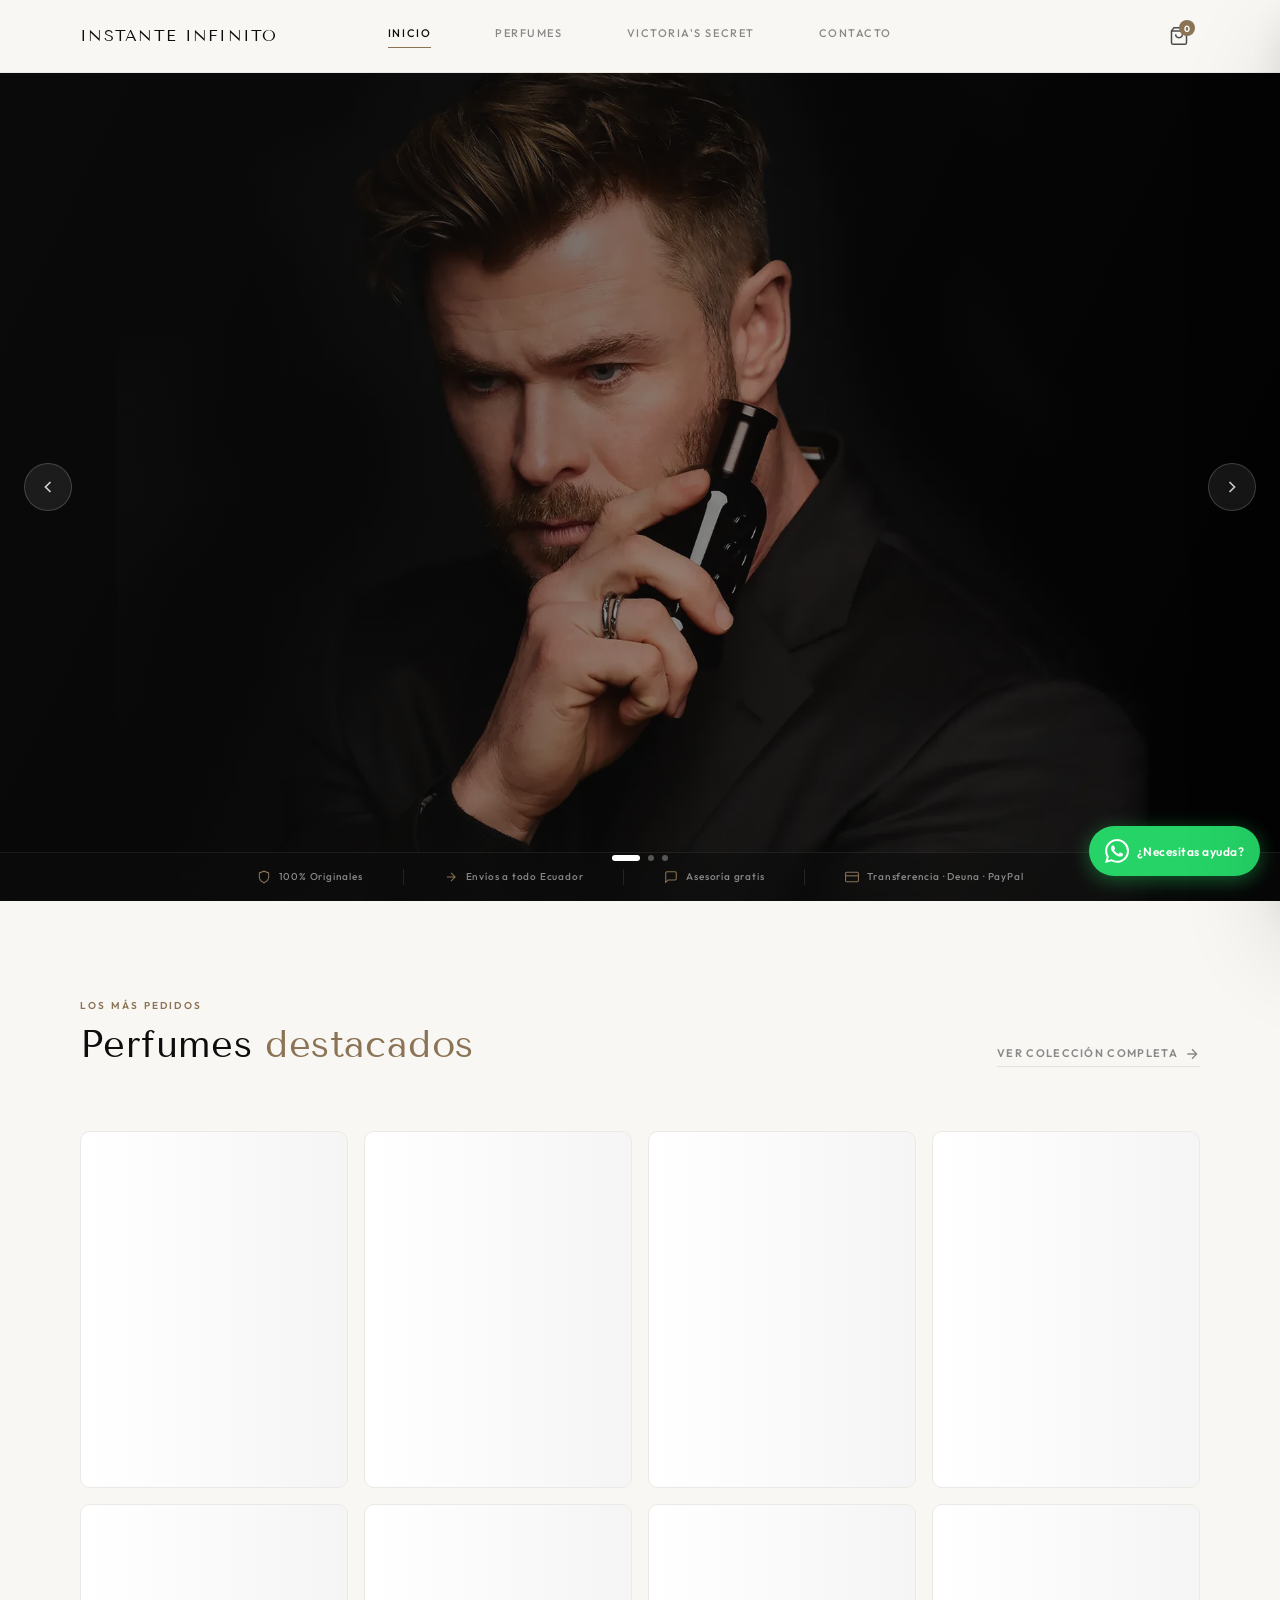
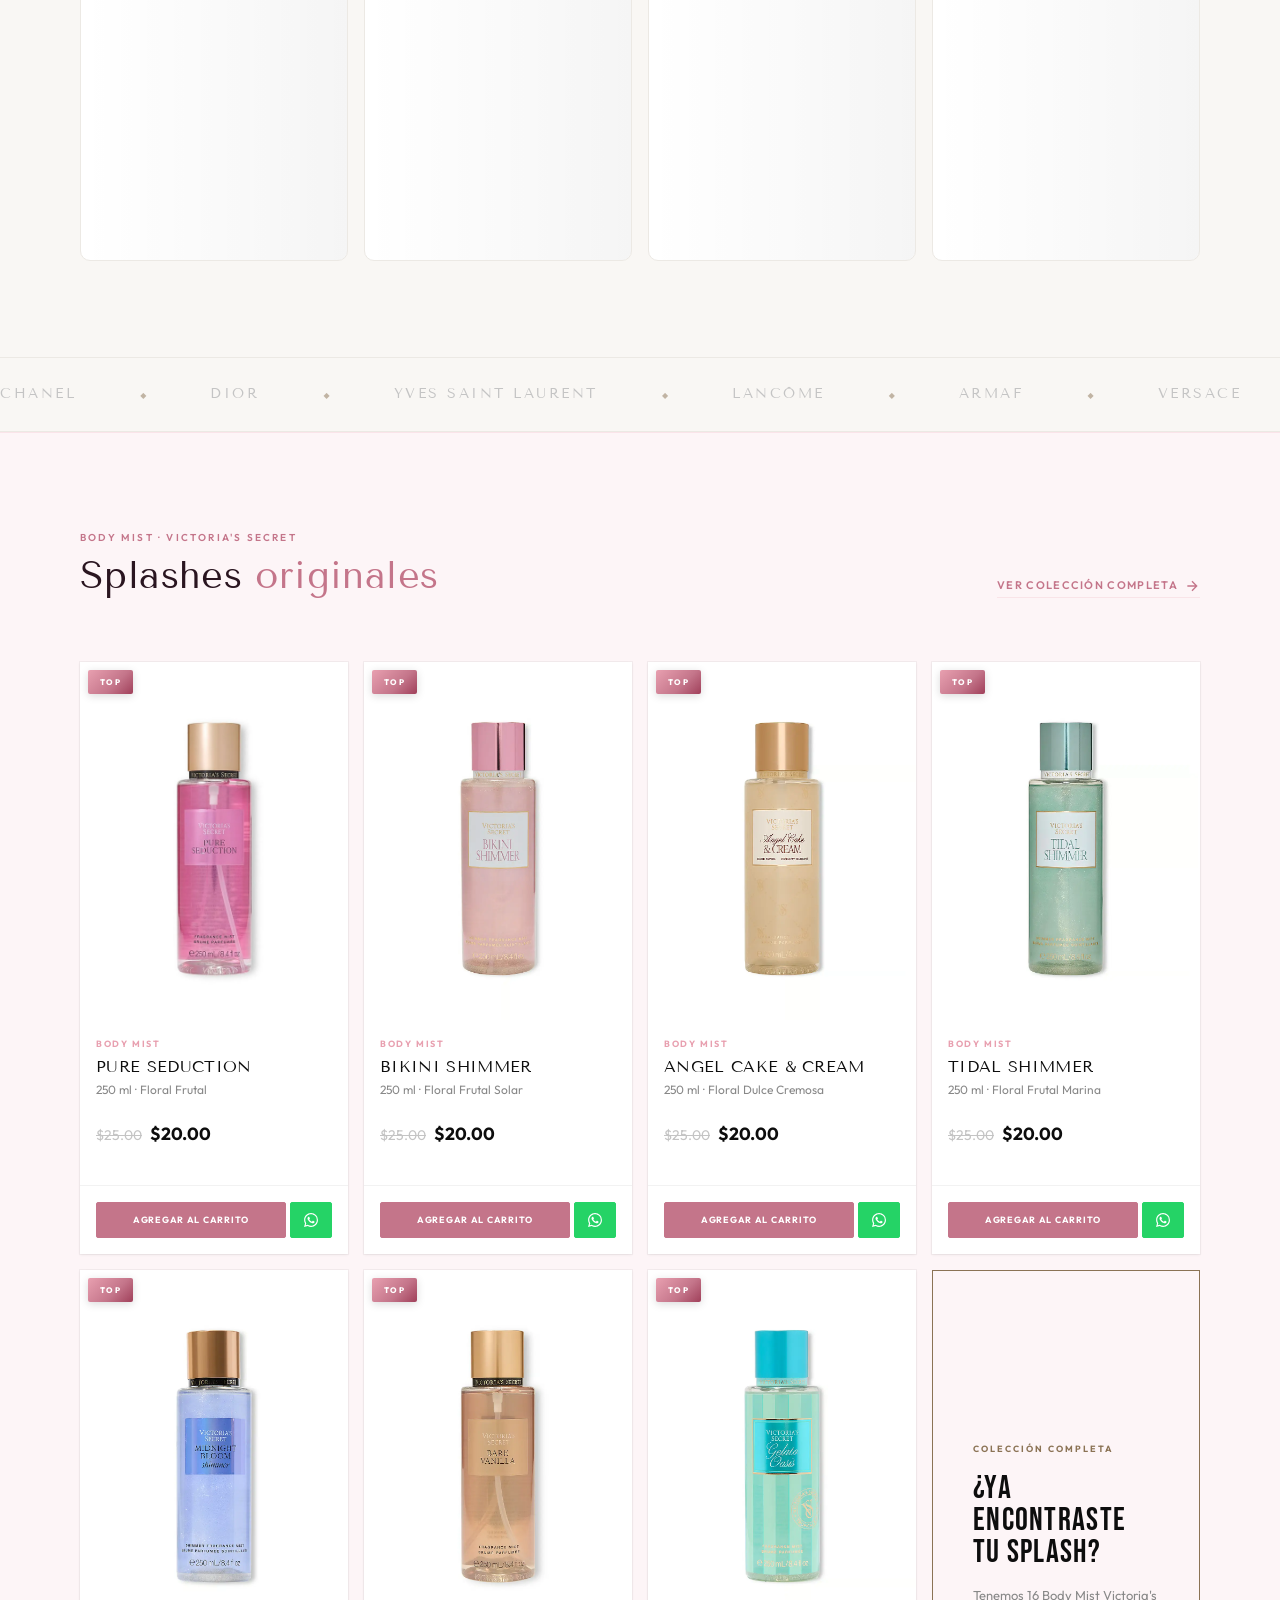
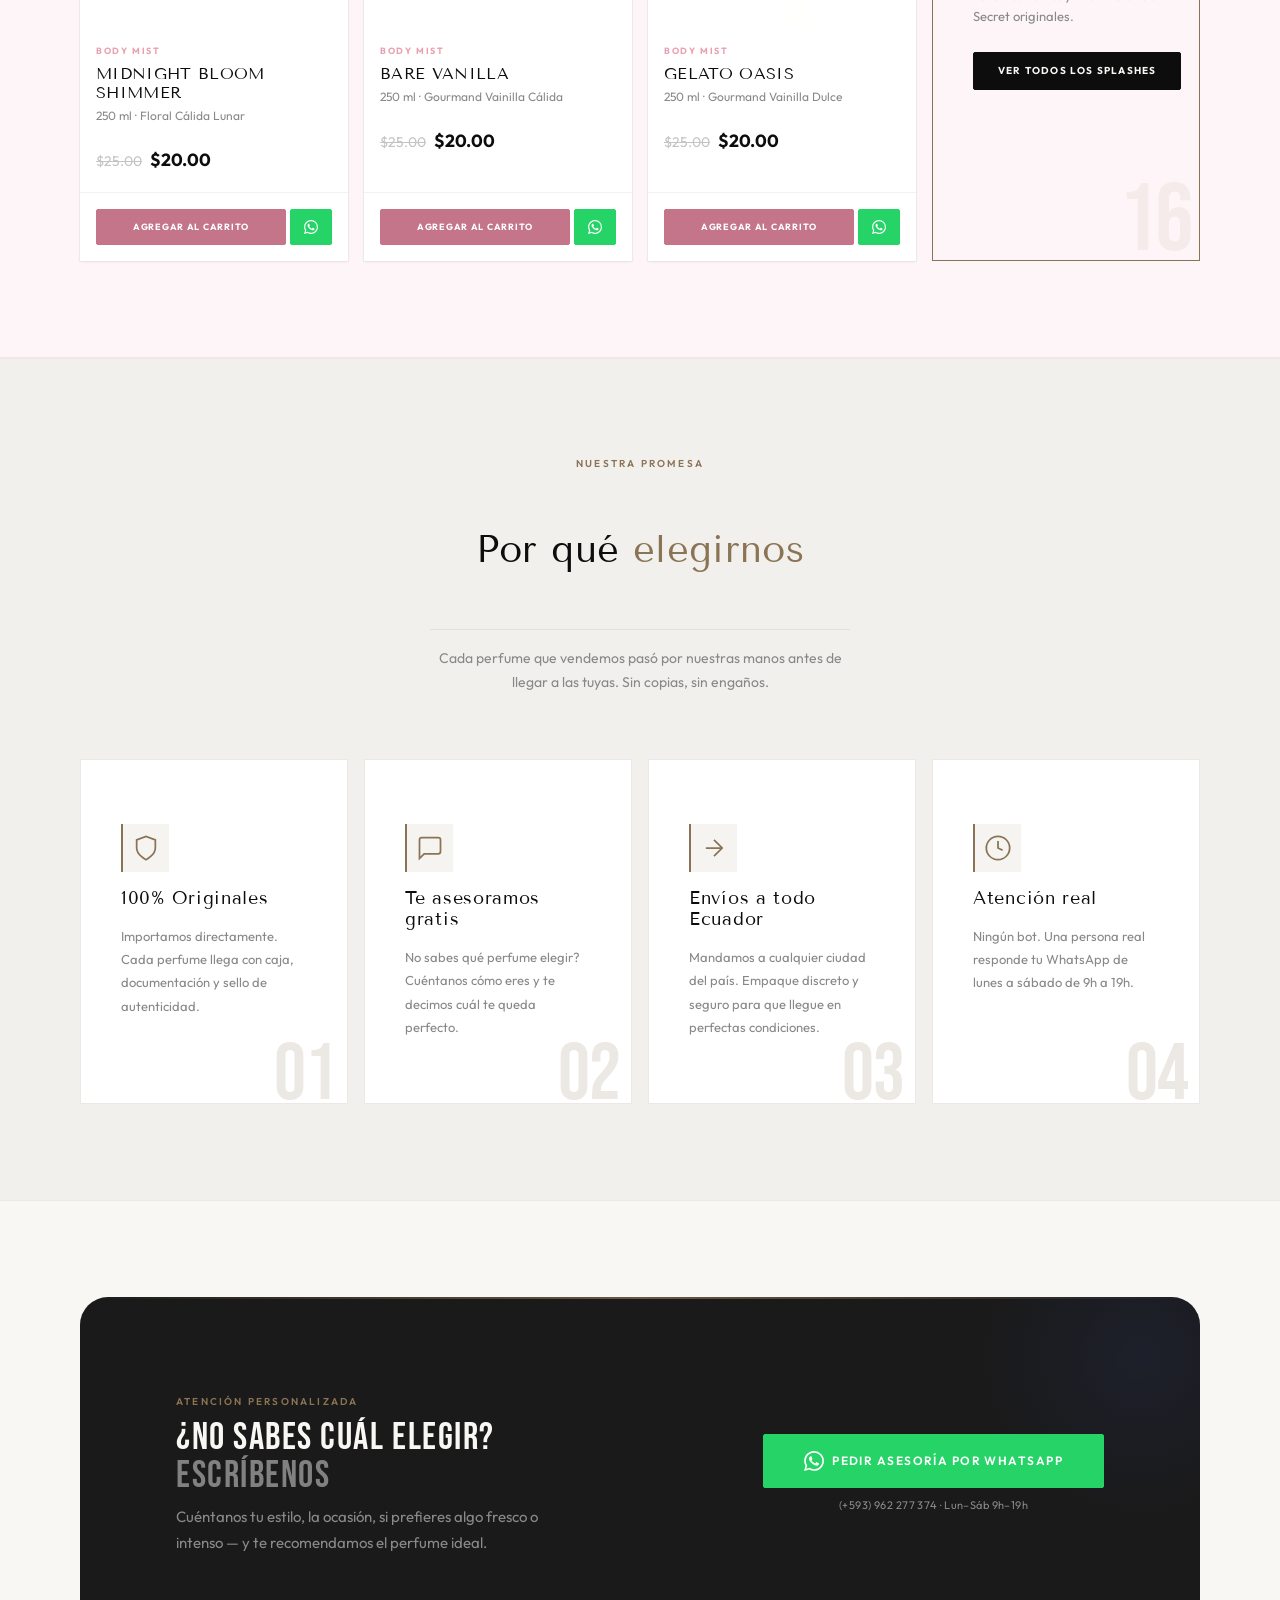
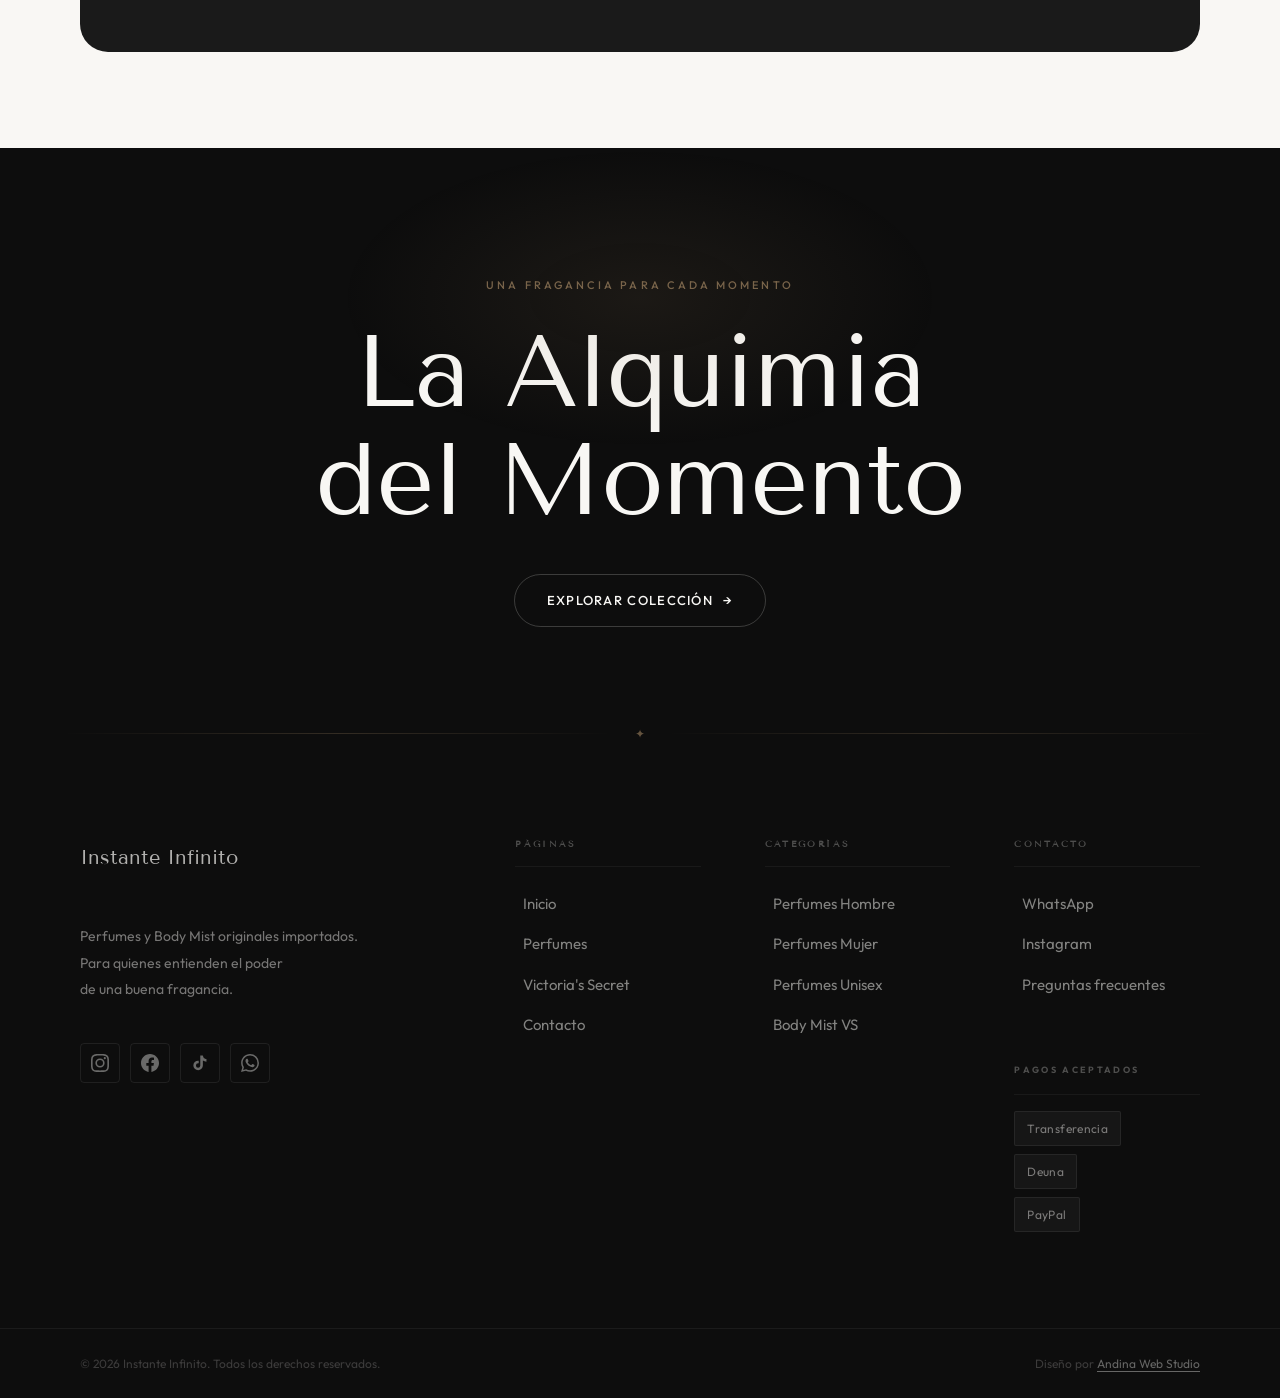
==== commit 295e0ed9: "update-footer" ====
--- a/index.html
+++ b/index.html
@@ -1,848 +1,591 @@
 <!DOCTYPE html>
 <html lang="es">
 <head>
-  <!-- ============================================================
-       META BÁSICO
-  ============================================================ -->
   <meta charset="UTF-8" />
   <meta name="viewport" content="width=device-width, initial-scale=1.0" />
-  <meta http-equiv="X-UA-Compatible" content="IE=edge" />
-
-  <!-- SEO -->
-  <title>Instante Infinito | Perfumes Originales en Quito, Ecuador</title>
-  <meta name="description" content="Descubre perfumes 100% originales en Quito. Hombre, mujer y unisex. Envíos a todo Ecuador. Atención personalizada por WhatsApp. La Alquimia del Momento." />
-  <meta name="keywords" content="perfumes originales quito, perfumes ecuador, comprar perfumes online, perfumes importados, instante infinito" />
-  <meta name="author" content="Instante Infinito" />
-  <link rel="canonical" href="https://instanteinfinito.com/" />
-
-  <!-- OPEN GRAPH -->
-  <meta property="og:type" content="website" />
-  <meta property="og:title" content="Instante Infinito | Perfumes Originales en Quito" />
-  <meta property="og:description" content="Perfumes 100% originales. Envíos a todo Ecuador. La Alquimia del Momento." />
-  <meta property="og:image" content="./og-image.jpg" /><!-- REEMPLAZAR -->
-  <meta property="og:url" content="https://instanteinfinito.com/" />
-  <meta property="og:site_name" content="Instante Infinito" />
-  <meta property="og:locale" content="es_EC" />
-
-  <!-- TWITTER CARD -->
-  <meta name="twitter:card" content="summary_large_image" />
-  <meta name="twitter:title" content="Instante Infinito | Perfumes Originales" />
-  <meta name="twitter:description" content="Perfumes 100% originales. Envíos a todo Ecuador." />
-  <meta name="twitter:image" content="./og-image.jpg" /><!-- REEMPLAZAR -->
-
-  <!-- FAVICON -->
-  <link rel="icon" type="image/svg+xml" href="./favicon.svg" /><!-- REEMPLAZAR con favicon real -->
-  <link rel="icon" type="image/png" href="./favicon.png" />
-
-  <!-- FUENTES -->
+  <title>Instante Infinito — Perfumes Originales Importados en Quito, Ecuador</title>
+  <meta name="description" content="Perfumes 100% originales importados en Quito, Ecuador. Fragancias auténticas para hombre, mujer y unisex. Envíos a todo Ecuador. Asesoría personalizada por WhatsApp." />
+  <link rel="canonical" href="https://instante-infinito.pages.dev//" />
+  <meta name="keywords" content="perfumes originales Quito, perfumes importados Ecuador, fragancias originales Quito, perfumes hombre mujer Quito, tienda de perfumes Ecuador">
+  <meta name="robots" content="index, follow">
+  <meta name="author" content="Instante Infinito">
+  <meta name="language" content="es-EC">
+  <meta name="geo.region" content="EC-P">
+  <meta name="geo.placename" content="Quito, Pichincha, Ecuador">
+  <meta name="geo.position" content="-0.1807;-78.4678">
+  <meta name="ICBM" content="-0.1807, -78.4678">
+
+  <meta property="og:type"        content="website" />
+  <meta property="og:title" content="Instante Infinito — Perfumes Originales Importados en Quito, Ecuador" />
+  <meta property="og:description" content="Perfumes 100% originales importados en Quito, Ecuador. Fragancias auténticas para hombre, mujer y unisex. Envíos a todo Ecuador. Asesoría personalizada por WhatsApp." />
+  <meta property="og:image"       content="img/og-image.jpg" />
+  <meta property="og:url" content="https://instante-infinito.pages.dev//" />
+
+  <link rel="icon" type="image/svg+xml" href="[data-uri]">
   <link rel="preconnect" href="https://fonts.googleapis.com" />
   <link rel="preconnect" href="https://fonts.gstatic.com" crossorigin />
-  <link href="https://fonts.googleapis.com/css2?family=Cormorant+Garamond:ital,wght@0,300;0,400;0,600;1,300;1,400&family=Jost:wght@300;400;500&display=swap" rel="stylesheet" />
-
-  <!-- CSS -->
-  <link rel="stylesheet" href="./styles.css" />
-
-  <!-- JSON-LD ORGANIZACIÓN -->
+  <link href="https://fonts.googleapis.com/css2?family=Bebas+Neue&family=Tenor+Sans&family=Outfit:wght@300;400;500;600;700&display=swap" rel="stylesheet" />
+
+  <link rel="stylesheet" href="https://cdnjs.cloudflare.com/ajax/libs/animate.css/4.1.1/animate.min.css"/>
+  <link rel="stylesheet" href="https://unpkg.com/aos@2.3.4/dist/aos.css" />
+  <link rel="stylesheet" href="styles.css" />
+  <link rel="stylesheet" href="vs-styles.css" />
+
   <script type="application/ld+json">
   {
     "@context": "https://schema.org",
-    "@type": "Store",
+    "@type": "LocalBusiness",
     "name": "Instante Infinito",
-    "description": "Perfumes 100% originales en Quito, Ecuador",
-    "url": "https://instanteinfinito.com",
-    "telephone": "+593999999999",
+    "description": "Perfumes 100% originales importados en Quito, Ecuador.",
+    "url": "https://instante-infinito.pages.dev/",
+    "telephone": "+593962277374",
     "address": {
       "@type": "PostalAddress",
       "addressLocality": "Quito",
+      "addressRegion": "Pichincha",
       "addressCountry": "EC"
     },
-    "sameAs": [
-      "https://instagram.com/instanteinfinito",
-      "https://facebook.com/instanteinfinito"
-    ]
+    "openingHoursSpecification": {
+      "@type": "OpeningHoursSpecification",
+      "dayOfWeek": ["Monday","Tuesday","Wednesday","Thursday","Friday","Saturday"],
+      "opens": "09:00",
+      "closes": "19:00"
+    },
+    "priceRange": "$$",
+    "servesCuisine": "Perfumería",
+    "image": "https://instante-infinito.pages.dev//img/og-image.jpg"
   }
   </script>
 </head>
-
 <body>
 
-  <!-- ============================================================
-       HEADER
-  ============================================================ -->
-  <header class="site-header" role="banner">
-    <div class="container header-inner">
-
-      <!-- Logo -->
-      <a href="./index.html" class="logo" aria-label="Instante Infinito – Inicio">
-        <img src="./logo.png" alt="Instante Infinito logo" class="logo-img" /><!-- REEMPLAZAR -->
-        <span class="logo-text">
-          <span class="logo-name">Instante Infinito</span>
-          <span class="logo-tagline">La Alquimia del Momento</span>
-        </span>
+<!-- ─────────────────────────────────────────────
+     BANNER SUPERIOR
+───────────────────────────────────────────── -->
+<!-- ─────────────────────────────────────────────
+     HEADER
+───────────────────────────────────────────── -->
+<header class="header" id="header">
+  <div class="header__inner">
+
+    <a href="index.html" class="header__logo" aria-label="Instante Infinito">
+      <img src="img/logo.png" alt="Instante Infinito" class="header__logo-img"
+           onerror="this.onerror=null;this.style.display='none';document.getElementById('logoFallback').style.display='flex'" />
+      <span class="header__logo-fallback" id="logoFallback" style="display:none">
+        <span style="font-family:var(--font-display);font-size:1rem;letter-spacing:0.08em;text-transform:uppercase">Instante Infinito</span>
+      </span>
+    </a>
+
+        <nav class="header__nav" aria-label="Navegación principal">
+      <a href="index.html"           class="header__nav-link header__nav-link--active">Inicio</a>
+      <a href="catalogo.html"        class="header__nav-link">Perfumes</a>
+      <a href="victoriasecret.html"  class="header__nav-link">Victoria's Secret</a>
+      <a href="contacto.html"        class="header__nav-link">Contacto</a>
+    </nav>
+
+    <div class="header__actions">
+      <button class="header__cart-btn" id="cartBtn" aria-label="Carrito de compras">
+        <svg width="20" height="20" viewBox="0 0 24 24" fill="none" stroke="currentColor" stroke-width="1.8">
+          <path d="M6 2L3 6v14a2 2 0 002 2h14a2 2 0 002-2V6l-3-4z"/>
+          <line x1="3" y1="6" x2="21" y2="6"/>
+          <path d="M16 10a4 4 0 01-8 0"/>
+        </svg>
+        <span class="header__cart-badge" id="cartBadge">0</span>
+      </button>
+      <button class="header__hamburger" id="menuToggle" aria-label="Abrir menú" aria-expanded="false">
+        <span></span><span></span><span></span>
+      </button>
+    </div>
+
+  </div>
+
+    <nav class="header__mobile-nav" id="mobileNav" aria-label="Menú móvil">
+    <a href="index.html"           class="header__mobile-link header__mobile-link--active">Inicio</a>
+    <a href="catalogo.html"        class="header__mobile-link">Perfumes</a>
+    <a href="victoriasecret.html"  class="header__mobile-link">Victoria's Secret</a>
+    <a href="contacto.html"        class="header__mobile-link">Contacto</a>
+  </nav>
+</header>
+
+<main>
+
+<!-- ─────────────────────────────────────────────
+     HERO — carrusel full-screen
+───────────────────────────────────────────── -->
+<section class="hero" id="hero" aria-label="Hero">
+  <div class="hero__track" id="heroTrack">
+
+    <div class="hero__slide" data-slide="0">
+      <div class="hero__slide-bg">
+        <img src="img/hero/slide-hombre.webp" alt="Frasgancias para hombre" class="hero__slide-img"
+             onerror="this.onerror=null;this.src='https://images.unsplash.com/photo-1523293182086-7651a899d37f?w=1400&q=85'" />
+        <div class="hero__slide-overlay"></div>
+      </div>
+      <div class="hero__slide-content">
+        <span class="hero__eyebrow" data-anim>Para él</span>
+        <h1 class="hero__title" data-anim>El aroma que<br><em>te define</em></h1>
+        <p class="hero__subtitle" data-anim>Perfumes 100% originales. Importados directamente, sin intermediarios.</p>
+        <div class="hero__btns" data-anim>
+          <a href="catalogo.html?cat=hombre" class="btn btn--primary">Ver perfumes para hombre</a>
+          <a href="#" class="btn btn--ghost" id="heroWaLink0">Asesoría gratis</a>
+        </div>
+      </div>
+    </div>
+
+    <div class="hero__slide" data-slide="1">
+      <div class="hero__slide-bg">
+        <img src="img/hero/slide-mujer.webp" alt="Fragancias para mujer" class="hero__slide-img"
+             onerror="this.onerror=null;this.src='https://images.unsplash.com/photo-1592945403244-b3fbafd7f539?w=1400&q=85'" />
+        <div class="hero__slide-overlay"></div>
+      </div>
+      <div class="hero__slide-content">
+        <span class="hero__eyebrow" data-anim>Para ella</span>
+        <h1 class="hero__title" data-anim>Un instante<br><em>infinito</em></h1>
+        <p class="hero__subtitle" data-anim>La fragancia correcta lo dice todo. Encuentra la tuya.</p>
+        <div class="hero__btns" data-anim>
+          <a href="catalogo.html?cat=mujer" class="btn btn--primary">Ver perfumes para mujer</a>
+          <a href="#" class="btn btn--ghost" id="heroWaLink1">Asesoría gratis</a>
+        </div>
+      </div>
+    </div>
+
+    <div class="hero__slide" data-slide="2">
+      <div class="hero__slide-bg">
+        <img src="img/hero/slide-unisex.webp" alt="Fragancias unisex" class="hero__slide-img"
+             onerror="this.onerror=null;this.src='https://images.unsplash.com/photo-1543726969-a1da85a6d334?w=1400&q=85'" />
+        <div class="hero__slide-overlay"></div>
+      </div>
+      <div class="hero__slide-content">
+        <span class="hero__eyebrow" data-anim>Unisex</span>
+        <h1 class="hero__title" data-anim>La alquimia<br><em>del momento</em></h1>
+        <p class="hero__subtitle" data-anim>Fragancias sin etiquetas. Para quienes saben lo que quieren.</p>
+        <div class="hero__btns" data-anim>
+          <a href="catalogo.html?cat=unisex" class="btn btn--primary">Ver colección unisex</a>
+          <a href="#" class="btn btn--ghost" id="heroWaLink2">Asesoría gratis</a>
+        </div>
+      </div>
+    </div>
+
+  </div>
+
+  <button class="hero__arrow hero__arrow--prev" id="heroPrev" aria-label="Slide anterior">
+    <svg width="20" height="20" viewBox="0 0 24 24" fill="none" stroke="currentColor" stroke-width="2"><polyline points="15 18 9 12 15 6"/></svg>
+  </button>
+  <button class="hero__arrow hero__arrow--next" id="heroNext" aria-label="Siguiente slide">
+    <svg width="20" height="20" viewBox="0 0 24 24" fill="none" stroke="currentColor" stroke-width="2"><polyline points="9 18 15 12 9 6"/></svg>
+  </button>
+
+  <div class="hero__dots" id="heroDots" role="tablist" aria-label="Slides">
+    <button class="hero__dot hero__dot--on" data-dot="0" role="tab" aria-selected="true"></button>
+    <button class="hero__dot" data-dot="1" role="tab" aria-selected="false"></button>
+    <button class="hero__dot" data-dot="2" role="tab" aria-selected="false"></button>
+  </div>
+
+  <div class="hero__counter" aria-hidden="true">
+    <span id="heroCurrentNum">01</span>
+    <span class="hero__counter-sep"></span>
+    <span class="hero__counter-total">03</span>
+  </div>
+
+  <!-- Trust bar integrada en el hero — premium y discreta -->
+  <div class="hero__trust" aria-label="Beneficios">
+    <div class="hero__trust-inner">
+      <div class="hero__trust-item">
+        <svg width="14" height="14" viewBox="0 0 24 24" fill="none" stroke="currentColor" stroke-width="1.8"><path d="M12 22s8-4 8-10V5l-8-3-8 3v7c0 6 8 10 8 10z"/></svg>
+        100% Originales
+      </div>
+      <div class="hero__trust-sep" aria-hidden="true"></div>
+      <div class="hero__trust-item">
+        <svg width="14" height="14" viewBox="0 0 24 24" fill="none" stroke="currentColor" stroke-width="1.8"><path d="M5 12h14M12 5l7 7-7 7"/></svg>
+        Envíos a todo Ecuador
+      </div>
+      <div class="hero__trust-sep" aria-hidden="true"></div>
+      <div class="hero__trust-item">
+        <svg width="14" height="14" viewBox="0 0 24 24" fill="none" stroke="currentColor" stroke-width="1.8"><path d="M21 15a2 2 0 01-2 2H7l-4 4V5a2 2 0 012-2h14a2 2 0 012 2z"/></svg>
+        Asesoría gratis
+      </div>
+      <div class="hero__trust-sep" aria-hidden="true"></div>
+      <div class="hero__trust-item">
+        <svg width="14" height="14" viewBox="0 0 24 24" fill="none" stroke="currentColor" stroke-width="1.8"><rect x="1" y="4" width="22" height="16" rx="2"/><line x1="1" y1="10" x2="23" y2="10"/></svg>
+        Transferencia · Deuna · PayPal
+      </div>
+    </div>
+  </div></section>
+
+<!-- ─────────────────────────────────────────────
+     TRUST BAR
+───────────────────────────────────────────── -->
+<!-- ─────────────────────────────────────────────
+     DESTACADOS
+     Cards generadas por app.js desde productos.json
+───────────────────────────────────────────── -->
+<section class="featured section-spacing" aria-labelledby="featuredTitle">
+  <div class="container">
+
+    <header class="section-header" data-aos="fade-up">
+      <div class="section-header__left">
+        <p class="eyebrow">Los más pedidos</p>
+        <h2 class="section-title" id="featuredTitle">Perfumes <em>destacados</em></h2>
+      </div>
+      <a href="catalogo.html" class="link-arrow">
+        Ver colección completa
+        <svg width="16" height="16" viewBox="0 0 24 24" fill="none" stroke="currentColor" stroke-width="2"><path d="M5 12h14M12 5l7 7-7 7"/></svg>
       </a>
-      <div class="logo-gold-line" aria-hidden="true"></div>
-
-      <!-- Navegación principal -->
-      <nav class="main-nav" aria-label="Navegación principal">
-        <ul class="nav-list">
-          <li><a href="./index.html" class="nav-link active" aria-current="page">Inicio</a></li>
-          <li><a href="./catalogo.html" class="nav-link">Catálogo</a></li>
-          <li><a href="./contacto.html" class="nav-link">Contacto</a></li>
+    </header>
+
+    <!-- Skeleton mientras carga -->
+    <div class="products-grid products-grid--featured" id="featuredGrid" aria-live="polite">
+      <div class="card-skeleton"></div>
+      <div class="card-skeleton"></div>
+      <div class="card-skeleton"></div>
+      <div class="card-skeleton"></div>
+      <div class="card-skeleton"></div>
+      <div class="card-skeleton"></div>
+      <div class="card-skeleton"></div>
+      <div class="card-skeleton"></div>
+    </div>
+
+    <div class="featured__dots" id="featuredDots" aria-hidden="true"></div>
+
+  </div>
+</section>
+
+
+<!-- ─────────────────────────────────────────────
+     MARCAS — marquee desktop
+───────────────────────────────────────────── -->
+<div class="brands-marquee" aria-hidden="true">
+  <div class="brands-marquee__track">
+    <span class="brands-marquee__item">Chanel</span>
+    <span class="brands-marquee__sep">◆</span>
+    <span class="brands-marquee__item">Dior</span>
+    <span class="brands-marquee__sep">◆</span>
+    <span class="brands-marquee__item">Yves Saint Laurent</span>
+    <span class="brands-marquee__sep">◆</span>
+    <span class="brands-marquee__item">Lancôme</span>
+    <span class="brands-marquee__sep">◆</span>
+    <span class="brands-marquee__item">Armaf</span>
+    <span class="brands-marquee__sep">◆</span>
+    <span class="brands-marquee__item">Versace</span>
+    <span class="brands-marquee__sep">◆</span>
+    <span class="brands-marquee__item">Hugo Boss</span>
+    <span class="brands-marquee__sep">◆</span>
+    <span class="brands-marquee__item">Paco Rabanne</span>
+    <span class="brands-marquee__sep">◆</span>
+    <span class="brands-marquee__item">Giorgio Armani</span>
+    <span class="brands-marquee__sep">◆</span>
+    <span class="brands-marquee__item">Gucci</span>
+    <span class="brands-marquee__sep">◆</span>
+    <span class="brands-marquee__item">Carolina Herrera</span>
+    <span class="brands-marquee__sep">◆</span>
+    <span class="brands-marquee__item">Valentino</span>
+    <span class="brands-marquee__sep">◆</span>
+    <span class="brands-marquee__item">Calvin Klein</span>
+    <span class="brands-marquee__sep">◆</span>
+    <span class="brands-marquee__item">Victoria's Secret</span>
+    <span class="brands-marquee__sep">◆</span>
+    <!-- Duplicado para loop infinito -->
+    <span class="brands-marquee__item">Chanel</span>
+    <span class="brands-marquee__sep">◆</span>
+    <span class="brands-marquee__item">Dior</span>
+    <span class="brands-marquee__sep">◆</span>
+    <span class="brands-marquee__item">Yves Saint Laurent</span>
+    <span class="brands-marquee__sep">◆</span>
+    <span class="brands-marquee__item">Lancôme</span>
+    <span class="brands-marquee__sep">◆</span>
+    <span class="brands-marquee__item">Armaf</span>
+    <span class="brands-marquee__sep">◆</span>
+    <span class="brands-marquee__item">Versace</span>
+    <span class="brands-marquee__sep">◆</span>
+    <span class="brands-marquee__item">Hugo Boss</span>
+    <span class="brands-marquee__sep">◆</span>
+    <span class="brands-marquee__item">Paco Rabanne</span>
+    <span class="brands-marquee__sep">◆</span>
+    <span class="brands-marquee__item">Giorgio Armani</span>
+    <span class="brands-marquee__sep">◆</span>
+    <span class="brands-marquee__item">Gucci</span>
+    <span class="brands-marquee__sep">◆</span>
+    <span class="brands-marquee__item">Carolina Herrera</span>
+    <span class="brands-marquee__sep">◆</span>
+    <span class="brands-marquee__item">Valentino</span>
+    <span class="brands-marquee__sep">◆</span>
+    <span class="brands-marquee__item">Calvin Klein</span>
+    <span class="brands-marquee__sep">◆</span>
+    <span class="brands-marquee__item">Victoria's Secret</span>
+    <span class="brands-marquee__sep">◆</span>
+  </div>
+</div>
+
+<!-- ─────────────────────────────────────────────
+     VICTORIA'S SECRET — sección destacados inicio
+───────────────────────────────────────────── -->
+<section class="vs-featured section-spacing" aria-labelledby="vsHomeTitle">
+  <div class="container">
+
+    <header class="section-header" data-aos="fade-up">
+      <div class="section-header__left">
+        <p class="eyebrow">Body Mist · Victoria's Secret</p>
+        <h2 class="section-title" id="vsHomeTitle">Splashes <em>originales</em></h2>
+      </div>
+      <a href="victoriasecret.html" class="link-arrow vs-link-arrow">
+        Ver colección completa
+        <svg width="16" height="16" viewBox="0 0 24 24" fill="none" stroke="currentColor" stroke-width="2"><path d="M5 12h14M12 5l7 7-7 7"/></svg>
+      </a>
+    </header>
+
+    <div class="products-grid products-grid--featured" id="vsHomeGrid" aria-live="polite">
+      <div class="card-skeleton"></div>
+      <div class="card-skeleton"></div>
+      <div class="card-skeleton"></div>
+      <div class="card-skeleton"></div>
+      <div class="card-skeleton"></div>
+      <div class="card-skeleton"></div>
+      <div class="card-skeleton"></div>
+      <div class="card-skeleton"></div>
+    </div>
+
+    <div class="featured__dots" id="vsHomeDots" aria-hidden="true"></div>
+
+  </div>
+</section>
+
+<!-- ─────────────────────────────────────────────
+     POR QUÉ ELEGIRNOS — nueva sección
+───────────────────────────────────────────── -->
+<section class="why-us section-spacing" aria-labelledby="whyTitle">
+  <div class="container">
+
+    <header class="section-header section-header--center" data-aos="fade-up">
+      <p class="eyebrow">Nuestra promesa</p>
+      <h2 class="section-title" id="whyTitle">Por qué <em>elegirnos</em></h2>
+      <p class="section-subtitle">Cada perfume que vendemos pasó por nuestras manos antes de llegar a las tuyas. Sin copias, sin engaños.</p>
+    </header>
+
+    <div class="why-us__grid">
+
+      <div class="why-us__item" data-num="01" reveal-up" style="--d:0">
+        <div class="why-us__icon" aria-hidden="true">
+          <svg width="28" height="28" viewBox="0 0 24 24" fill="none" stroke="currentColor" stroke-width="1.5"><path d="M12 22s8-4 8-10V5l-8-3-8 3v7c0 6 8 10 8 10z"/></svg>
+        </div>
+        <h3 class="why-us__title">100% Originales</h3>
+        <p class="why-us__desc">Importamos directamente. Cada perfume llega con caja, documentación y sello de autenticidad.</p>
+      </div>
+
+      <div class="why-us__item" data-num="02" reveal-up" style="--d:1">
+        <div class="why-us__icon" aria-hidden="true">
+          <svg width="28" height="28" viewBox="0 0 24 24" fill="none" stroke="currentColor" stroke-width="1.5"><path d="M21 15a2 2 0 01-2 2H7l-4 4V5a2 2 0 012-2h14a2 2 0 012 2z"/></svg>
+        </div>
+        <h3 class="why-us__title">Te asesoramos gratis</h3>
+        <p class="why-us__desc">No sabes qué perfume elegir? Cuéntanos cómo eres y te decimos cuál te queda perfecto.</p>
+      </div>
+
+      <div class="why-us__item" data-num="03" reveal-up" style="--d:2">
+        <div class="why-us__icon" aria-hidden="true">
+          <svg width="28" height="28" viewBox="0 0 24 24" fill="none" stroke="currentColor" stroke-width="1.5"><path d="M5 12h14M12 5l7 7-7 7"/></svg>
+        </div>
+        <h3 class="why-us__title">Envíos a todo Ecuador</h3>
+        <p class="why-us__desc">Mandamos a cualquier ciudad del país. Empaque discreto y seguro para que llegue en perfectas condiciones.</p>
+      </div>
+
+      <div class="why-us__item" data-num="04" reveal-up" style="--d:3">
+        <div class="why-us__icon" aria-hidden="true">
+          <svg width="28" height="28" viewBox="0 0 24 24" fill="none" stroke="currentColor" stroke-width="1.5"><circle cx="12" cy="12" r="10"/><polyline points="12 6 12 12 16 14"/></svg>
+        </div>
+        <h3 class="why-us__title">Atención real</h3>
+        <p class="why-us__desc">Ningún bot. Una persona real responde tu WhatsApp de lunes a sábado de 9h a 19h.</p>
+      </div>
+
+    </div>
+
+  </div>
+</section>
+
+<!-- ─────────────────────────────────────────────
+     BANDA EDITORIAL — marquee
+───────────────────────────────────────────── -->
+
+
+<!-- ─────────────────────────────────────────────
+     CTA WHATSAPP
+───────────────────────────────────────────── -->
+<section class="cta-section section-spacing" data-aos="fade-up" aria-labelledby="ctaTitle">
+  <div class="container">
+    <div class="cta-section__inner">
+      <div class="cta-section__copy">
+        <p class="eyebrow">Atención personalizada</p>
+        <h2 class="cta-section__title" id="ctaTitle">
+          ¿No sabes cuál elegir?<br><em>Escríbenos</em>
+        </h2>
+        <p class="cta-section__text">Cuéntanos tu estilo, la ocasión, si prefieres algo fresco o intenso — y te recomendamos el perfume ideal.</p>
+      </div>
+      <div class="cta-section__action">
+        <a href="#" class="btn btn--wa btn--wa-lg" id="ctaWaLink">
+          <svg width="20" height="20" viewBox="0 0 24 24" fill="currentColor"><path d="M17.472 14.382c-.297-.149-1.758-.867-2.03-.967-.273-.099-.471-.148-.67.15-.197.297-.767.966-.94 1.164-.173.199-.347.223-.644.075-.297-.15-1.255-.463-2.39-1.475-.883-.788-1.48-1.761-1.653-2.059-.173-.297-.018-.458.13-.606.134-.133.298-.347.446-.52.149-.174.198-.298.298-.497.099-.198.05-.371-.025-.52-.075-.149-.669-1.612-.916-2.207-.242-.579-.487-.5-.669-.51-.173-.008-.371-.01-.57-.01-.198 0-.52.074-.792.372-.272.297-1.04 1.016-1.04 2.479 0 1.462 1.065 2.875 1.213 3.074.149.198 2.096 3.2 5.077 4.487.709.306 1.262.489 1.694.625.712.227 1.36.195 1.871.118.571-.085 1.758-.719 2.006-1.413.248-.694.248-1.289.173-1.413-.074-.124-.272-.198-.57-.347m-5.421 7.403h-.004a9.87 9.87 0 01-5.031-1.378l-.361-.214-3.741.982.998-3.648-.235-.374a9.86 9.86 0 01-1.51-5.26c.001-5.45 4.436-9.884 9.888-9.884 2.64 0 5.122 1.03 6.988 2.898a9.825 9.825 0 012.893 6.994c-.003 5.45-4.437 9.884-9.885 9.884m8.413-18.297A11.815 11.815 0 0012.05 0C5.495 0 .16 5.335.157 11.892c0 2.096.547 4.142 1.588 5.945L.057 24l6.305-1.654a11.882 11.882 0 005.683 1.448h.005c6.554 0 11.890-5.335 11.893-11.893a11.821 11.821 0 00-3.48-8.413z"/></svg>
+          Pedir asesoría por WhatsApp
+        </a>
+        <p class="cta-section__note" id="ctaPhone">(+593) 962 277 374 · Lun–Sáb 9h–19h</p>
+      </div>
+    </div>
+  </div>
+</section>
+
+</main>
+
+<!-- ─────────────────────────────────────────────
+     FOOTER
+───────────────────────────────────────────── -->
+<footer class="footer" role="contentinfo">
+
+  <!-- HERO STATEMENT -->
+  <div class="footer__hero">
+    <div class="container">
+      <p class="footer__hero-label">Una fragancia para cada momento</p>
+      <h2 class="footer__hero-title">La Alquimia<br>del Momento</h2>
+      <a href="catalogo.html" class="footer__hero-cta">Explorar colección</a>
+    </div>
+  </div>
+
+  <!-- DIVISOR DORADO -->
+  <div class="footer__divider-wrap">
+    <div class="footer__divider-line"></div>
+    <span class="footer__divider-icon">✦</span>
+    <div class="footer__divider-line"></div>
+  </div>
+
+  <!-- GRID PRINCIPAL -->
+  <div class="footer__main container">
+    <div class="footer__grid">
+
+      <!-- COLUMNA MARCA -->
+      <div class="footer__col footer__col--brand">
+        <a href="index.html" class="footer__logo-wrap" aria-label="Inicio">
+          <img src="img/logo.png" alt="Instante Infinito" class="footer__logo"
+               onerror="this.onerror=null;this.style.display='none';this.nextElementSibling.style.display='block'" />
+          <span class="footer__logo-text" style="display:none">Instante Infinito</span>
+        </a>
+        <p class="footer__desc">Perfumes y Body Mist originales importados.<br>Para quienes entienden el poder<br>de una buena fragancia.</p>
+        <div class="footer__social" aria-label="Redes sociales">
+          <a href="https://instagram.com/cri5ti4n_91" target="_blank" rel="noopener noreferrer" class="footer__social-link" aria-label="Instagram">
+            <svg width="18" height="18" viewBox="0 0 24 24" fill="currentColor"><path d="M12 2.163c3.204 0 3.584.012 4.85.07 3.252.148 4.771 1.691 4.919 4.919.058 1.265.069 1.645.069 4.849 0 3.205-.012 3.584-.069 4.849-.149 3.225-1.664 4.771-4.919 4.919-1.266.058-1.644.07-4.85.07-3.204 0-3.584-.012-4.849-.07-3.26-.149-4.771-1.699-4.919-4.92-.058-1.265-.07-1.644-.07-4.849 0-3.204.013-3.583.07-4.849.149-3.227 1.664-4.771 4.919-4.919 1.266-.057 1.645-.069 4.849-.069zM12 0C8.741 0 8.333.014 7.053.072 2.695.272.273 2.69.073 7.052.014 8.333 0 8.741 0 12c0 3.259.014 3.668.072 4.948.2 4.358 2.618 6.78 6.98 6.98C8.333 23.986 8.741 24 12 24c3.259 0 3.668-.014 4.948-.072 4.354-.2 6.782-2.618 6.979-6.98.059-1.28.073-1.689.073-4.948 0-3.259-.014-3.667-.072-4.947-.196-4.354-2.617-6.78-6.979-6.98C15.668.014 15.259 0 12 0zm0 5.838a6.162 6.162 0 100 12.324 6.162 6.162 0 000-12.324zM12 16a4 4 0 110-8 4 4 0 010 8zm6.406-11.845a1.44 1.44 0 100 2.881 1.44 1.44 0 000-2.881z"/></svg>
+          </a>
+          <a href="https://facebook.com/cristian.castillo.781816?locale=es_LA" target="_blank" rel="noopener noreferrer" class="footer__social-link" aria-label="Facebook">
+            <svg width="18" height="18" viewBox="0 0 24 24" fill="currentColor"><path d="M24 12.073c0-6.627-5.373-12-12-12s-12 5.373-12 12c0 5.99 4.388 10.954 10.125 11.854v-8.385H7.078v-3.47h3.047V9.43c0-3.007 1.792-4.669 4.533-4.669 1.312 0 2.686.235 2.686.235v2.953H15.83c-1.491 0-1.956.925-1.956 1.874v2.25h3.328l-.532 3.47h-2.796v8.385C19.612 23.027 24 18.062 24 12.073z"/></svg>
+          </a>
+          <a href="https://tiktok.com/@dolcegabbana" target="_blank" rel="noopener noreferrer" class="footer__social-link" aria-label="TikTok">
+            <svg width="18" height="18" viewBox="0 0 24 24" fill="currentColor"><path d="M19.59 6.69a4.83 4.83 0 01-3.77-4.25V2h-3.45v13.67a2.89 2.89 0 01-2.88 2.5 2.89 2.89 0 01-2.89-2.89 2.89 2.89 0 012.89-2.89c.28 0 .54.04.79.1V9.01a6.28 6.28 0 00-.79-.05 6.34 6.34 0 00-6.34 6.34 6.34 6.34 0 006.34 6.34 6.34 6.34 0 006.33-6.34V8.69a8.17 8.17 0 004.78 1.52V6.75a4.85 4.85 0 01-1.01-.06z"/></svg>
+          </a>
+          <a href="#" class="footer__social-link" id="footerWaLink" aria-label="WhatsApp">
+            <svg width="18" height="18" viewBox="0 0 24 24" fill="currentColor"><path d="M17.472 14.382c-.297-.149-1.758-.867-2.03-.967-.273-.099-.471-.148-.67.15-.197.297-.767.966-.94 1.164-.173.199-.347.223-.644.075-.297-.15-1.255-.463-2.39-1.475-.883-.788-1.48-1.761-1.653-2.059-.173-.297-.018-.458.13-.606.134-.133.298-.347.446-.52.149-.174.198-.298.298-.497.099-.198.05-.371-.025-.52-.075-.149-.669-1.612-.916-2.207-.242-.579-.487-.5-.669-.51-.173-.008-.371-.01-.57-.01-.198 0-.52.074-.792.372-.272.297-1.04 1.016-1.04 2.479 0 1.462 1.065 2.875 1.213 3.074.149.198 2.096 3.2 5.077 4.487.709.306 1.262.489 1.694.625.712.227 1.36.195 1.871.118.571-.085 1.758-.719 2.006-1.413.248-.694.248-1.289.173-1.413-.074-.124-.272-.198-.57-.347m-5.421 7.403h-.004a9.87 9.87 0 01-5.031-1.378l-.361-.214-3.741.982.998-3.648-.235-.374a9.86 9.86 0 01-1.51-5.26c.001-5.45 4.436-9.884 9.888-9.884 2.64 0 5.122 1.03 6.988 2.898a9.825 9.825 0 012.893 6.994c-.003 5.45-4.437 9.884-9.885 9.884m8.413-18.297A11.815 11.815 0 0012.05 0C5.495 0 .16 5.335.157 11.892c0 2.096.547 4.142 1.588 5.945L.057 24l6.305-1.654a11.882 11.882 0 005.683 1.448h.005c6.554 0 11.890-5.335 11.893-11.893a11.821 11.821 0 00-3.48-8.413z"/></svg>
+          </a>
+        </div>
+      </div>
+
+      <!-- COLUMNA PÁGINAS -->
+      <div class="footer__col">
+        <h3 class="footer__col-title">Páginas</h3>
+        <ul class="footer__links">
+          <li><a href="index.html" class="footer__link">Inicio</a></li>
+          <li><a href="catalogo.html" class="footer__link">Perfumes</a></li>
+          <li><a href="victoriasecret.html" class="footer__link">Victoria's Secret</a></li>
+          <li><a href="contacto.html" class="footer__link">Contacto</a></li>
         </ul>
-      </nav>
-
-      <!-- Carrito + menú hamburguesa -->
-      <div class="header-actions">
-        <button class="cart-btn" id="cartToggle" aria-label="Ver carrito" aria-expanded="false">
-          <!-- Icono carrito SVG -->
-          <svg width="22" height="22" viewBox="0 0 24 24" fill="none" stroke="currentColor" stroke-width="1.5" stroke-linecap="round" stroke-linejoin="round" aria-hidden="true">
-            <path d="M6 2L3 6v14a2 2 0 002 2h14a2 2 0 002-2V6l-3-4z"/>
-            <line x1="3" y1="6" x2="21" y2="6"/>
-            <path d="M16 10a4 4 0 01-8 0"/>
-          </svg>
-          <span class="cart-count" id="cartCount" aria-live="polite">0</span>
-        </button>
-        <button class="hamburger" id="menuToggle" aria-label="Abrir menú" aria-expanded="false" aria-controls="mobileMenu">
-          <span></span><span></span><span></span>
-        </button>
-      </div>
-
-    </div><!-- /.header-inner -->
-
-    <!-- Menú móvil -->
-    <nav class="mobile-menu" id="mobileMenu" aria-label="Menú móvil" hidden>
-      <ul class="mobile-nav-list">
-        <li><a href="./index.html" class="mobile-nav-link">Inicio</a></li>
-        <li><a href="./catalogo.html" class="mobile-nav-link">Catálogo</a></li>
-        <li><a href="./contacto.html" class="mobile-nav-link">Contacto</a></li>
-      </ul>
-    </nav>
-  </header>
-  <!-- FIN: HEADER -->
-
-
-  <!-- ============================================================
-       CARRITO DRAWER
-  ============================================================ -->
-  <aside class="cart-drawer" id="cartDrawer" role="complementary" aria-label="Carrito de compras" aria-hidden="true">
-    <div class="cart-drawer-inner">
-      <div class="cart-drawer-header">
-        <h2 class="cart-drawer-title">Tu selección</h2>
-        <button class="cart-close" id="cartClose" aria-label="Cerrar carrito">
-          <svg width="18" height="18" viewBox="0 0 24 24" fill="none" stroke="currentColor" stroke-width="1.5" aria-hidden="true">
-            <line x1="18" y1="6" x2="6" y2="18"/><line x1="6" y1="6" x2="18" y2="18"/>
-          </svg>
-        </button>
-      </div>
-      <ul class="cart-items" id="cartItems" aria-live="polite">
-        <li class="cart-empty" id="cartEmpty">Tu carrito está vacío</li>
-      </ul>
-      <div class="cart-footer" id="cartFooter" hidden>
-        <p class="cart-total">Total: <strong id="cartTotal">$0.00</strong></p>
-        <button class="btn btn-whatsapp btn-full" id="checkoutBtn">
-          <!-- Icono WhatsApp SVG -->
-          <svg width="20" height="20" viewBox="0 0 24 24" fill="currentColor" aria-hidden="true">
-            <path d="M17.472 14.382c-.297-.149-1.758-.867-2.03-.967-.273-.099-.471-.148-.67.15-.197.297-.767.966-.94 1.164-.173.199-.347.223-.644.075-.297-.15-1.255-.463-2.39-1.475-.883-.788-1.48-1.761-1.653-2.059-.173-.297-.018-.458.13-.606.134-.133.298-.347.446-.52.149-.174.198-.298.298-.497.099-.198.05-.371-.025-.52-.075-.149-.669-1.612-.916-2.207-.242-.579-.487-.5-.669-.51-.173-.008-.371-.01-.57-.01-.198 0-.52.074-.792.372-.272.297-1.04 1.016-1.04 2.479 0 1.462 1.065 2.875 1.213 3.074.149.198 2.096 3.2 5.077 4.487.709.306 1.262.489 1.694.625.712.227 1.36.195 1.871.118.571-.085 1.758-.719 2.006-1.413.248-.694.248-1.289.173-1.413-.074-.124-.272-.198-.57-.347m-5.421 7.403h-.004a9.87 9.87 0 01-5.031-1.378l-.361-.214-3.741.982.998-3.648-.235-.374a9.86 9.86 0 01-1.51-5.26c.001-5.45 4.436-9.884 9.888-9.884 2.64 0 5.122 1.03 6.988 2.898a9.825 9.825 0 012.893 6.994c-.003 5.45-4.437 9.884-9.885 9.884m8.413-18.297A11.815 11.815 0 0012.05 0C5.495 0 .16 5.335.157 11.892c0 2.096.547 4.142 1.588 5.945L.057 24l6.305-1.654a11.882 11.882 0 005.683 1.448h.005c6.554 0 11.89-5.335 11.893-11.893a11.821 11.821 0 00-3.48-8.413Z"/>
-          </svg>
-          Comprar por WhatsApp
-        </button>
-      </div>
-    </div>
-  </aside>
-  <div class="cart-overlay" id="cartOverlay" aria-hidden="true"></div>
-  <!-- FIN: CARRITO -->
-
-
-  <main id="main-content">
-
-    <!-- ============================================================
-         HERO
-    ============================================================ -->
-    <section class="hero" aria-labelledby="heroTitle">
-      <div class="container hero-inner">
-
-        <!-- Contenido texto -->
-        <div class="hero-content">
-          <span class="hero-eyebrow">Quito, Ecuador</span>
-          <h1 class="hero-title" id="heroTitle">
-            La Alquimia<br />
-            <em>del Momento</em>
-          </h1>
-          <p class="hero-subtitle">
-            Perfumes 100% originales cuidadosamente seleccionados.<br />
-            Cada fragancia cuenta una historia que solo tú puedes vivir.
-          </p>
-          <div class="hero-cta">
-            <a href="./catalogo.html" class="btn btn-primary">Explorar Catálogo</a>
-            <a href="./contacto.html" class="btn btn-ghost">Habla con nosotros</a>
+      </div>
+
+      <!-- COLUMNA CATEGORÍAS -->
+      <div class="footer__col">
+        <h3 class="footer__col-title">Categorías</h3>
+        <ul class="footer__links">
+          <li><a href="catalogo.html?cat=hombre" class="footer__link">Perfumes Hombre</a></li>
+          <li><a href="catalogo.html?cat=mujer" class="footer__link">Perfumes Mujer</a></li>
+          <li><a href="catalogo.html?cat=unisex" class="footer__link">Perfumes Unisex</a></li>
+          <li><a href="victoriasecret.html" class="footer__link">Body Mist VS</a></li>
+        </ul>
+      </div>
+
+      <!-- COLUMNA CONTACTO -->
+      <div class="footer__col">
+        <h3 class="footer__col-title">Contacto</h3>
+        <ul class="footer__links">
+          <li><a href="#" class="footer__link" id="footerWaLink2">WhatsApp</a></li>
+          <li><a href="https://instagram.com/instanteinfinito" target="_blank" rel="noopener noreferrer" class="footer__link">Instagram</a></li>
+          <li><a href="contacto.html" class="footer__link">Preguntas frecuentes</a></li>
+        </ul>
+        <div class="footer__pagos">
+          <p class="footer__pagos-title">Pagos aceptados</p>
+          <div class="footer__pagos-badges">
+            <span class="footer__pago-badge">Transferencia</span>
+            <span class="footer__pago-badge">Deuna</span>
+            <span class="footer__pago-badge">PayPal</span>
           </div>
-          <!-- Trust mini -->
-          <ul class="hero-trust" aria-label="Garantías">
-            <li>
-              <svg width="14" height="14" viewBox="0 0 24 24" fill="none" stroke="currentColor" stroke-width="2" aria-hidden="true"><polyline points="20 6 9 17 4 12"/></svg>
-              Originales certificados
-            </li>
-            <li>
-              <svg width="14" height="14" viewBox="0 0 24 24" fill="none" stroke="currentColor" stroke-width="2" aria-hidden="true"><polyline points="20 6 9 17 4 12"/></svg>
-              Envíos a todo Ecuador
-            </li>
-            <li>
-              <svg width="14" height="14" viewBox="0 0 24 24" fill="none" stroke="currentColor" stroke-width="2" aria-hidden="true"><polyline points="20 6 9 17 4 12"/></svg>
-              Atención por WhatsApp
-            </li>
-          </ul>
-        </div>
-
-        <!-- Imagen hero -->
-        <div class="hero-visual" aria-hidden="true">
-          <div class="hero-img-frame">
-            <img
-              src="./hero-perfume.jpg"<!-- REEMPLAZAR -->
-              alt="Frasco de perfume elegante sobre superficie mármol"
-              class="hero-img"
-              loading="eager"
-              width="480"
-              height="560"
-            />
-            <div class="hero-img-accent"></div>
-          </div>
-          <div class="hero-float-badge">
-            <span class="hero-badge-num">+50</span>
-            <span class="hero-badge-text">fragancias<br/>disponibles</span>
-          </div>
-        </div>
-
-      </div><!-- /.hero-inner -->
-    </section>
-    <!-- FIN: HERO -->
-
-
-    <!-- ============================================================
-         TRUST BAR
-    ============================================================ -->
-    <section class="trust-bar" aria-label="Por qué elegirnos">
-      <div class="container">
-        <ul class="trust-list">
-          <li class="trust-item">
-            <!-- Icono escudo -->
-            <svg class="trust-icon" width="28" height="28" viewBox="0 0 24 24" fill="none" stroke="currentColor" stroke-width="1.5" aria-hidden="true">
-              <path d="M12 22s8-4 8-10V5l-8-3-8 3v7c0 6 8 10 8 10z"/>
-            </svg>
-            <div class="trust-text">
-              <strong>100% Originales</strong>
-              <span>Garantía de autenticidad</span>
-            </div>
-          </li>
-          <li class="trust-divider" aria-hidden="true"></li>
-          <li class="trust-item">
-            <!-- Icono camión -->
-            <svg class="trust-icon" width="28" height="28" viewBox="0 0 24 24" fill="none" stroke="currentColor" stroke-width="1.5" aria-hidden="true">
-              <rect x="1" y="3" width="15" height="13" rx="1"/>
-              <path d="M16 8h4l3 5v3h-7V8z"/>
-              <circle cx="5.5" cy="18.5" r="2.5"/>
-              <circle cx="18.5" cy="18.5" r="2.5"/>
-            </svg>
-            <div class="trust-text">
-              <strong>Envíos Ecuador 🇪🇨</strong>
-              <span>A domicilio en todo el país</span>
-            </div>
-          </li>
-          <li class="trust-divider" aria-hidden="true"></li>
-          <li class="trust-item">
-            <!-- Icono chat -->
-            <svg class="trust-icon" width="28" height="28" viewBox="0 0 24 24" fill="none" stroke="currentColor" stroke-width="1.5" aria-hidden="true">
-              <path d="M21 15a2 2 0 01-2 2H7l-4 4V5a2 2 0 012-2h14a2 2 0 012 2z"/>
-            </svg>
-            <div class="trust-text">
-              <strong>Atención Personal</strong>
-              <span>Asesoría por WhatsApp</span>
-            </div>
-          </li>
-          <li class="trust-divider" aria-hidden="true"></li>
-          <li class="trust-item">
-            <!-- Icono pago seguro -->
-            <svg class="trust-icon" width="28" height="28" viewBox="0 0 24 24" fill="none" stroke="currentColor" stroke-width="1.5" aria-hidden="true">
-              <rect x="1" y="4" width="22" height="16" rx="2" ry="2"/>
-              <line x1="1" y1="10" x2="23" y2="10"/>
-            </svg>
-            <div class="trust-text">
-              <strong>Pagos Seguros</strong>
-              <span>Transferencia · Deuna · PayPal</span>
-            </div>
-          </li>
-        </ul>
-      </div>
-    </section>
-    <!-- FIN: TRUST BAR -->
-
-
-    <!-- ============================================================
-         MÁS VENDIDOS
-    ============================================================ -->
-    <section class="section bestsellers" aria-labelledby="bestsellersTitle">
-      <div class="container">
-        <header class="section-header">
-          <span class="section-eyebrow">Los favoritos</span>
-          <h2 class="section-title" id="bestsellersTitle">Más Vendidos</h2>
-          <p class="section-subtitle">Los perfumes que nuestros clientes eligen una y otra vez.</p>
-        </header>
-
-        <ul class="products-grid" role="list">
-
-          <!-- ── PRODUCTO 1 ── -->
-          <li class="product-card" data-id="1" data-name="Noir Absolu" data-price="89.00">
-            <article>
-              <div class="product-img-wrap">
-                <span class="product-badge badge-hot" aria-label="Más vendido">🔥 Hot</span>
-                <img
-                  src="./prod-noir-absolu.jpg"<!-- REEMPLAZAR -->
-                  alt="Perfume Noir Absolu - fragancia masculina amaderada"
-                  class="product-img"
-                  loading="lazy"
-                  width="400"
-                  height="400"
-                />
-                <button class="zoom-btn" aria-label="Ver imagen ampliada de Noir Absolu">
-                  <svg width="16" height="16" viewBox="0 0 24 24" fill="none" stroke="currentColor" stroke-width="2" aria-hidden="true">
-                    <circle cx="11" cy="11" r="8"/><line x1="21" y1="21" x2="16.65" y2="16.65"/>
-                    <line x1="11" y1="8" x2="11" y2="14"/><line x1="8" y1="11" x2="14" y2="11"/>
-                  </svg>
-                </button>
-              </div>
-              <div class="product-info">
-                <span class="product-category">Hombre</span>
-                <h3 class="product-name">Noir Absolu</h3>
-                <p class="product-price">$89.00</p>
-
-                <!-- Acordeón de detalles -->
-                <div class="accordion" role="list">
-                  <div class="accordion-item" role="listitem">
-                    <button class="accordion-trigger" aria-expanded="false" aria-controls="p1-fragancia">
-                      Fragancia
-                      <svg class="accordion-arrow" width="14" height="14" viewBox="0 0 24 24" fill="none" stroke="currentColor" stroke-width="2" aria-hidden="true"><polyline points="6 9 12 15 18 9"/></svg>
-                    </button>
-                    <div class="accordion-panel" id="p1-fragancia" hidden>
-                      <p>Oriental amaderada con profundidad y misterio. Ideal para la noche.</p>
-                    </div>
-                  </div>
-                  <div class="accordion-item" role="listitem">
-                    <button class="accordion-trigger" aria-expanded="false" aria-controls="p1-notas">
-                      Notas
-                      <svg class="accordion-arrow" width="14" height="14" viewBox="0 0 24 24" fill="none" stroke="currentColor" stroke-width="2" aria-hidden="true"><polyline points="6 9 12 15 18 9"/></svg>
-                    </button>
-                    <div class="accordion-panel" id="p1-notas" hidden>
-                      <ul class="notes-list">
-                        <li><strong>Salida:</strong> Bergamota, Pimienta negra</li>
-                        <li><strong>Corazón:</strong> Oud, Rosa turca</li>
-                        <li><strong>Fondo:</strong> Ámbar, Sándalo, Almizcle</li>
-                      </ul>
-                    </div>
-                  </div>
-                  <div class="accordion-item" role="listitem">
-                    <button class="accordion-trigger" aria-expanded="false" aria-controls="p1-datos">
-                      Detalles
-                      <svg class="accordion-arrow" width="14" height="14" viewBox="0 0 24 24" fill="none" stroke="currentColor" stroke-width="2" aria-hidden="true"><polyline points="6 9 12 15 18 9"/></svg>
-                    </button>
-                    <div class="accordion-panel" id="p1-datos" hidden>
-                      <ul class="details-list">
-                        <li>100 ml · EDP</li>
-                        <li>Duración: 8–10 horas</li>
-                        <li>Tipo: Noche 🌙</li>
-                      </ul>
-                    </div>
-                  </div>
-                </div><!-- /.accordion -->
-
-                <button class="btn btn-primary btn-full add-to-cart" data-id="1" data-name="Noir Absolu" data-price="89.00">
-                  Agregar al carrito
-                </button>
-              </div>
-            </article>
-          </li>
-
-          <!-- ── PRODUCTO 2 ── -->
-          <li class="product-card" data-id="2" data-name="Rose Éternelle" data-price="75.00">
-            <article>
-              <div class="product-img-wrap">
-                <span class="product-badge badge-new" aria-label="Nuevo">✨ Nuevo</span>
-                <img
-                  src="./prod-rose-eternelle.jpg"<!-- REEMPLAZAR -->
-                  alt="Perfume Rose Éternelle - fragancia femenina floral"
-                  class="product-img"
-                  loading="lazy"
-                  width="400"
-                  height="400"
-                />
-                <button class="zoom-btn" aria-label="Ver imagen ampliada de Rose Éternelle">
-                  <svg width="16" height="16" viewBox="0 0 24 24" fill="none" stroke="currentColor" stroke-width="2" aria-hidden="true">
-                    <circle cx="11" cy="11" r="8"/><line x1="21" y1="21" x2="16.65" y2="16.65"/>
-                    <line x1="11" y1="8" x2="11" y2="14"/><line x1="8" y1="11" x2="14" y2="11"/>
-                  </svg>
-                </button>
-              </div>
-              <div class="product-info">
-                <span class="product-category">Mujer</span>
-                <h3 class="product-name">Rose Éternelle</h3>
-                <p class="product-price">$75.00</p>
-                <div class="accordion" role="list">
-                  <div class="accordion-item" role="listitem">
-                    <button class="accordion-trigger" aria-expanded="false" aria-controls="p2-fragancia">
-                      Fragancia
-                      <svg class="accordion-arrow" width="14" height="14" viewBox="0 0 24 24" fill="none" stroke="currentColor" stroke-width="2" aria-hidden="true"><polyline points="6 9 12 15 18 9"/></svg>
-                    </button>
-                    <div class="accordion-panel" id="p2-fragancia" hidden>
-                      <p>Floral romántica con un toque de frescura. Elegante para el día.</p>
-                    </div>
-                  </div>
-                  <div class="accordion-item" role="listitem">
-                    <button class="accordion-trigger" aria-expanded="false" aria-controls="p2-notas">
-                      Notas
-                      <svg class="accordion-arrow" width="14" height="14" viewBox="0 0 24 24" fill="none" stroke="currentColor" stroke-width="2" aria-hidden="true"><polyline points="6 9 12 15 18 9"/></svg>
-                    </button>
-                    <div class="accordion-panel" id="p2-notas" hidden>
-                      <ul class="notes-list">
-                        <li><strong>Salida:</strong> Pera, Limón</li>
-                        <li><strong>Corazón:</strong> Rosa de Damasco, Jazmín</li>
-                        <li><strong>Fondo:</strong> Pachulí, Vainilla</li>
-                      </ul>
-                    </div>
-                  </div>
-                  <div class="accordion-item" role="listitem">
-                    <button class="accordion-trigger" aria-expanded="false" aria-controls="p2-datos">
-                      Detalles
-                      <svg class="accordion-arrow" width="14" height="14" viewBox="0 0 24 24" fill="none" stroke="currentColor" stroke-width="2" aria-hidden="true"><polyline points="6 9 12 15 18 9"/></svg>
-                    </button>
-                    <div class="accordion-panel" id="p2-datos" hidden>
-                      <ul class="details-list">
-                        <li>75 ml · EDP</li>
-                        <li>Duración: 6–8 horas</li>
-                        <li>Tipo: Día 💼</li>
-                      </ul>
-                    </div>
-                  </div>
-                </div>
-                <button class="btn btn-primary btn-full add-to-cart" data-id="2" data-name="Rose Éternelle" data-price="75.00">
-                  Agregar al carrito
-                </button>
-              </div>
-            </article>
-          </li>
-
-          <!-- ── PRODUCTO 3 ── -->
-          <li class="product-card" data-id="3" data-name="Lumière Blanche" data-price="95.00">
-            <article>
-              <div class="product-img-wrap">
-                <img
-                  src="./prod-lumiere-blanche.jpg"<!-- REEMPLAZAR -->
-                  alt="Perfume Lumière Blanche - fragancia unisex amaderada"
-                  class="product-img"
-                  loading="lazy"
-                  width="400"
-                  height="400"
-                />
-                <button class="zoom-btn" aria-label="Ver imagen ampliada de Lumière Blanche">
-                  <svg width="16" height="16" viewBox="0 0 24 24" fill="none" stroke="currentColor" stroke-width="2" aria-hidden="true">
-                    <circle cx="11" cy="11" r="8"/><line x1="21" y1="21" x2="16.65" y2="16.65"/>
-                    <line x1="11" y1="8" x2="11" y2="14"/><line x1="8" y1="11" x2="14" y2="11"/>
-                  </svg>
-                </button>
-              </div>
-              <div class="product-info">
-                <span class="product-category">Unisex</span>
-                <h3 class="product-name">Lumière Blanche</h3>
-                <p class="product-price">$95.00</p>
-                <div class="accordion" role="list">
-                  <div class="accordion-item" role="listitem">
-                    <button class="accordion-trigger" aria-expanded="false" aria-controls="p3-fragancia">
-                      Fragancia
-                      <svg class="accordion-arrow" width="14" height="14" viewBox="0 0 24 24" fill="none" stroke="currentColor" stroke-width="2" aria-hidden="true"><polyline points="6 9 12 15 18 9"/></svg>
-                    </button>
-                    <div class="accordion-panel" id="p3-fragancia" hidden>
-                      <p>Limpia y sofisticada. Una fragancia que trasciende géneros con elegancia.</p>
-                    </div>
-                  </div>
-                  <div class="accordion-item" role="listitem">
-                    <button class="accordion-trigger" aria-expanded="false" aria-controls="p3-notas">
-                      Notas
-                      <svg class="accordion-arrow" width="14" height="14" viewBox="0 0 24 24" fill="none" stroke="currentColor" stroke-width="2" aria-hidden="true"><polyline points="6 9 12 15 18 9"/></svg>
-                    </button>
-                    <div class="accordion-panel" id="p3-notas" hidden>
-                      <ul class="notes-list">
-                        <li><strong>Salida:</strong> Aldeído, Neroli</li>
-                        <li><strong>Corazón:</strong> Iris, Cedro</li>
-                        <li><strong>Fondo:</strong> Musgo blanco, Vetiver</li>
-                      </ul>
-                    </div>
-                  </div>
-                  <div class="accordion-item" role="listitem">
-                    <button class="accordion-trigger" aria-expanded="false" aria-controls="p3-datos">
-                      Detalles
-                      <svg class="accordion-arrow" width="14" height="14" viewBox="0 0 24 24" fill="none" stroke="currentColor" stroke-width="2" aria-hidden="true"><polyline points="6 9 12 15 18 9"/></svg>
-                    </button>
-                    <div class="accordion-panel" id="p3-datos" hidden>
-                      <ul class="details-list">
-                        <li>100 ml · EDP</li>
-                        <li>Duración: 7–9 horas</li>
-                        <li>Tipo: Elegante 💼🌙</li>
-                      </ul>
-                    </div>
-                  </div>
-                </div>
-                <button class="btn btn-primary btn-full add-to-cart" data-id="3" data-name="Lumière Blanche" data-price="95.00">
-                  Agregar al carrito
-                </button>
-              </div>
-            </article>
-          </li>
-
-          <!-- ── PRODUCTO 4 ── -->
-          <li class="product-card product-card--sold-out" data-id="4" data-name="Velours Noir" data-price="110.00">
-            <article>
-              <div class="product-img-wrap">
-                <span class="product-badge badge-sold-out" aria-label="Agotado">Agotado</span>
-                <img
-                  src="./prod-velours-noir.jpg"<!-- REEMPLAZAR -->
-                  alt="Perfume Velours Noir - fragancia masculina intensa"
-                  class="product-img"
-                  loading="lazy"
-                  width="400"
-                  height="400"
-                />
-              </div>
-              <div class="product-info">
-                <span class="product-category">Hombre</span>
-                <h3 class="product-name">Velours Noir</h3>
-                <p class="product-price">$110.00</p>
-                <div class="accordion" role="list">
-                  <div class="accordion-item" role="listitem">
-                    <button class="accordion-trigger" aria-expanded="false" aria-controls="p4-fragancia">
-                      Fragancia
-                      <svg class="accordion-arrow" width="14" height="14" viewBox="0 0 24 24" fill="none" stroke="currentColor" stroke-width="2" aria-hidden="true"><polyline points="6 9 12 15 18 9"/></svg>
-                    </button>
-                    <div class="accordion-panel" id="p4-fragancia" hidden>
-                      <p>Intensa y aterciopelada. Presencia magnética para ocasiones especiales.</p>
-                    </div>
-                  </div>
-                </div>
-                <button class="btn btn-ghost btn-full" disabled aria-disabled="true">
-                  Agotado — Avísame
-                </button>
-              </div>
-            </article>
-          </li>
-
-        </ul><!-- /.products-grid -->
-
-        <div class="section-cta">
-          <a href="./catalogo.html" class="btn btn-primary">Ver catálogo completo</a>
-        </div>
-      </div><!-- /.container -->
-    </section>
-    <!-- FIN: MÁS VENDIDOS -->
-
-
-    <!-- ============================================================
-         MÉTODOS DE PAGO
-    ============================================================ -->
-    <section class="section payments" aria-labelledby="paymentsTitle">
-      <div class="container">
-        <h2 class="section-title" id="paymentsTitle">Pagos Seguros</h2>
-        <p class="payments-subtitle">Elige el método que más te convenga</p>
-        <ul class="payment-list" role="list">
-
-          <!-- Transferencia bancaria -->
-          <li class="payment-item">
-            <div class="payment-icon-wrap" aria-hidden="true">
-              <svg width="36" height="36" viewBox="0 0 24 24" fill="none" stroke="currentColor" stroke-width="1.3" aria-hidden="true">
-                <rect x="2" y="5" width="20" height="14" rx="2"/>
-                <line x1="2" y1="10" x2="22" y2="10"/>
-                <line x1="6" y1="15" x2="10" y2="15"/>
-                <line x1="13" y1="15" x2="17" y2="15"/>
-              </svg>
-            </div>
-            <span>Transferencia<br/>Bancaria</span>
-          </li>
-
-          <!-- Deuna! -->
-          <li class="payment-item">
-            <div class="payment-icon-wrap" aria-hidden="true">
-              <!-- Ícono Deuna! — letra D estilizada -->
-              <svg width="36" height="36" viewBox="0 0 40 40" fill="none" aria-hidden="true">
-                <rect width="40" height="40" rx="10" fill="#FF4713"/>
-                <text x="50%" y="55%" dominant-baseline="middle" text-anchor="middle" font-family="Georgia,serif" font-weight="700" font-size="22" fill="white">D!</text>
-              </svg>
-            </div>
-            <span>Deuna!</span>
-          </li>
-
-          <!-- PayPal -->
-          <li class="payment-item">
-            <div class="payment-icon-wrap" aria-hidden="true">
-              <svg width="36" height="36" viewBox="0 0 24 24" fill="#003087" aria-hidden="true">
-                <path d="M7.076 21.337H2.47a.641.641 0 01-.633-.74L4.944.901C5.026.382 5.474 0 5.998 0h7.46c2.57 0 4.578.543 5.69 1.81 1.01 1.15 1.304 2.42 1.012 4.287-.023.143-.047.288-.077.437-.983 5.05-4.349 6.797-8.647 6.797h-2.19c-.524 0-.968.382-1.05.9l-1.12 7.106zm14.146-14.42a3.35 3.35 0 00-.607-.541c1.379 4.523-1.888 9.19-7.32 9.19h-2.1l-1.166 7.378h3.48c.458 0 .848-.333.92-.785l.04-.2.733-4.648.047-.256a.932.932 0 01.92-.785h.58c3.755 0 6.695-1.527 7.553-5.942.36-1.846.174-3.39-.88-4.41z"/>
-              </svg>
-            </div>
-            <span>PayPal</span>
-          </li>
-
-        </ul>
-      </div>
-    </section>
-    <!-- FIN: MÉTODOS DE PAGO -->
-
-
-    <!-- ============================================================
-         RESEÑAS
-    ============================================================ -->
-    <section class="section reviews" aria-labelledby="reviewsTitle">
-      <div class="container">
-        <header class="section-header">
-          <span class="section-eyebrow">Lo que dicen</span>
-          <h2 class="section-title" id="reviewsTitle">Opiniones Reales</h2>
-        </header>
-
-        <ul class="reviews-grid" role="list">
-
-          <li class="review-card">
-            <div class="review-stars" aria-label="5 estrellas">⭐⭐⭐⭐⭐</div>
-            <blockquote>
-              <p>"La fragancia llegó perfectamente sellada. Es exactamente lo que buscaba, auténtica y duradera. ¡Volveré a comprar!"</p>
-            </blockquote>
-            <footer class="review-author">
-              <span class="review-name">Valentina M.</span>
-              <span class="review-location">Quito</span>
-            </footer>
-          </li>
-
-          <li class="review-card">
-            <div class="review-stars" aria-label="5 estrellas">⭐⭐⭐⭐⭐</div>
-            <blockquote>
-              <p>"Excelente atención, me ayudaron a elegir el perfume ideal para mi esposo. Llegó en 2 días y es precioso."</p>
-            </blockquote>
-            <footer class="review-author">
-              <span class="review-name">Carolina P.</span>
-              <span class="review-location">Guayaquil</span>
-            </footer>
-          </li>
-
-          <li class="review-card">
-            <div class="review-stars" aria-label="5 estrellas">⭐⭐⭐⭐⭐</div>
-            <blockquote>
-              <p>"Compré por primera vez y quedé muy satisfecho. Precio justo, producto original, envío rápido. Los recomiendo."</p>
-            </blockquote>
-            <footer class="review-author">
-              <span class="review-name">Andrés T.</span>
-              <span class="review-location">Cuenca</span>
-            </footer>
-          </li>
-
-        </ul><!-- /.reviews-grid -->
-
-        <div class="section-cta">
-          <a
-            href="https://instagram.com/instanteinfinito"
-            class="btn btn-ghost"
-            target="_blank"
-            rel="noopener noreferrer"
-            aria-label="Ver más opiniones en Instagram de Instante Infinito"
-          >
-            <!-- Icono Instagram -->
-            <svg width="18" height="18" viewBox="0 0 24 24" fill="none" stroke="currentColor" stroke-width="1.8" aria-hidden="true">
-              <rect x="2" y="2" width="20" height="20" rx="5" ry="5"/>
-              <circle cx="12" cy="12" r="4"/>
-              <circle cx="17.5" cy="6.5" r="1" fill="currentColor" stroke="none"/>
-            </svg>
-            Ver más opiniones en Instagram
-          </a>
-        </div>
-      </div>
-    </section>
-    <!-- FIN: RESEÑAS -->
-
-
-    <!-- ============================================================
-         SÍGUENOS
-    ============================================================ -->
-    <section class="section social-section" aria-labelledby="socialTitle">
-      <div class="container">
-        <h2 class="section-title" id="socialTitle">Síguenos</h2>
-        <p class="section-subtitle">Descubre novedades, inspiración y aromas únicos.</p>
-        <ul class="social-list" role="list">
-
-          <!-- Instagram -->
-          <li>
-            <a href="https://instagram.com/instanteinfinito" class="social-btn social-btn--instagram" target="_blank" rel="noopener noreferrer" aria-label="Instante Infinito en Instagram">
-              <svg width="22" height="22" viewBox="0 0 24 24" fill="none" stroke="currentColor" stroke-width="1.8" aria-hidden="true">
-                <rect x="2" y="2" width="20" height="20" rx="5" ry="5"/>
-                <circle cx="12" cy="12" r="4"/>
-                <circle cx="17.5" cy="6.5" r="1" fill="currentColor" stroke="none"/>
-              </svg>
-              <span>@instanteinfinito</span>
-            </a>
-          </li>
-
-          <!-- Facebook -->
-          <li>
-            <a href="https://facebook.com/instanteinfinito" class="social-btn social-btn--facebook" target="_blank" rel="noopener noreferrer" aria-label="Instante Infinito en Facebook">
-              <svg width="22" height="22" viewBox="0 0 24 24" fill="currentColor" aria-hidden="true">
-                <path d="M24 12.073c0-6.627-5.373-12-12-12s-12 5.373-12 12c0 5.99 4.388 10.954 10.125 11.854v-8.385H7.078v-3.47h3.047V9.43c0-3.007 1.792-4.669 4.533-4.669 1.312 0 2.686.235 2.686.235v2.953H15.83c-1.491 0-1.956.925-1.956 1.874v2.25h3.328l-.532 3.47h-2.796v8.385C19.612 23.027 24 18.062 24 12.073z"/>
-              </svg>
-              <span>instanteinfinito</span>
-            </a>
-          </li>
-
-          <!-- WhatsApp -->
-          <li>
-            <a href="https://wa.me/593999999999" class="social-btn social-btn--whatsapp" target="_blank" rel="noopener noreferrer" aria-label="Contactar a Instante Infinito por WhatsApp"><!-- REEMPLAZAR número -->
-              <svg width="22" height="22" viewBox="0 0 24 24" fill="currentColor" aria-hidden="true">
-                <path d="M17.472 14.382c-.297-.149-1.758-.867-2.03-.967-.273-.099-.471-.148-.67.15-.197.297-.767.966-.94 1.164-.173.199-.347.223-.644.075-.297-.15-1.255-.463-2.39-1.475-.883-.788-1.48-1.761-1.653-2.059-.173-.297-.018-.458.13-.606.134-.133.298-.347.446-.52.149-.174.198-.298.298-.497.099-.198.05-.371-.025-.52-.075-.149-.669-1.612-.916-2.207-.242-.579-.487-.5-.669-.51-.173-.008-.371-.01-.57-.01-.198 0-.52.074-.792.372-.272.297-1.04 1.016-1.04 2.479 0 1.462 1.065 2.875 1.213 3.074.149.198 2.096 3.2 5.077 4.487.709.306 1.262.489 1.694.625.712.227 1.36.195 1.871.118.571-.085 1.758-.719 2.006-1.413.248-.694.248-1.289.173-1.413-.074-.124-.272-.198-.57-.347m-5.421 7.403h-.004a9.87 9.87 0 01-5.031-1.378l-.361-.214-3.741.982.998-3.648-.235-.374a9.86 9.86 0 01-1.51-5.26c.001-5.45 4.436-9.884 9.888-9.884 2.64 0 5.122 1.03 6.988 2.898a9.825 9.825 0 012.893 6.994c-.003 5.45-4.437 9.884-9.885 9.884m8.413-18.297A11.815 11.815 0 0012.05 0C5.495 0 .16 5.335.157 11.892c0 2.096.547 4.142 1.588 5.945L.057 24l6.305-1.654a11.882 11.882 0 005.683 1.448h.005c6.554 0 11.89-5.335 11.893-11.893a11.821 11.821 0 00-3.48-8.413Z"/>
-              </svg>
-              <span>Escríbenos</span>
-            </a>
-          </li>
-
-        </ul>
-      </div>
-    </section>
-    <!-- FIN: SÍGUENOS -->
-
-  </main>
-
-
-  <!-- ============================================================
-       FOOTER
-  ============================================================ -->
-  <footer class="site-footer" role="contentinfo">
-    <div class="container footer-grid">
-
-      <!-- Marca -->
-      <div class="footer-brand">
-        <a href="./index.html" class="footer-logo" aria-label="Instante Infinito – Inicio">
-          <img src="./logo.png" alt="Instante Infinito" class="footer-logo-img" loading="lazy" /><!-- REEMPLAZAR -->
-          <span class="footer-logo-name">Instante Infinito</span>
-        </a>
-        <p class="footer-brand-desc">
-          La Alquimia del Momento.<br />
-          Perfumes 100% originales en Quito, Ecuador.
-        </p>
-      </div>
-
-      <!-- Navegación -->
-      <nav class="footer-nav" aria-label="Pie de página – Navegación">
-        <h3 class="footer-nav-title">Navegación</h3>
-        <ul>
-          <li><a href="./index.html">Inicio</a></li>
-          <li><a href="./catalogo.html">Catálogo</a></li>
-          <li><a href="./contacto.html">Contacto</a></li>
-        </ul>
-      </nav>
-
-      <!-- Redes sociales -->
-      <div class="footer-social">
-        <h3 class="footer-nav-title">Síguenos</h3>
-        <ul class="footer-social-list">
-          <li>
-            <a href="https://instagram.com/instanteinfinito" target="_blank" rel="noopener noreferrer" aria-label="Instagram">
-              <svg width="20" height="20" viewBox="0 0 24 24" fill="none" stroke="currentColor" stroke-width="1.8" aria-hidden="true">
-                <rect x="2" y="2" width="20" height="20" rx="5" ry="5"/>
-                <circle cx="12" cy="12" r="4"/>
-                <circle cx="17.5" cy="6.5" r="1" fill="currentColor" stroke="none"/>
-              </svg>
-              Instagram
-            </a>
-          </li>
-          <li>
-            <a href="https://facebook.com/instanteinfinito" target="_blank" rel="noopener noreferrer" aria-label="Facebook">
-              <svg width="20" height="20" viewBox="0 0 24 24" fill="currentColor" aria-hidden="true">
-                <path d="M24 12.073c0-6.627-5.373-12-12-12s-12 5.373-12 12c0 5.99 4.388 10.954 10.125 11.854v-8.385H7.078v-3.47h3.047V9.43c0-3.007 1.792-4.669 4.533-4.669 1.312 0 2.686.235 2.686.235v2.953H15.83c-1.491 0-1.956.925-1.956 1.874v2.25h3.328l-.532 3.47h-2.796v8.385C19.612 23.027 24 18.062 24 12.073z"/>
-              </svg>
-              Facebook
-            </a>
-          </li>
-          <li>
-            <a href="https://wa.me/593999999999" target="_blank" rel="noopener noreferrer" aria-label="WhatsApp"><!-- REEMPLAZAR número -->
-              <svg width="20" height="20" viewBox="0 0 24 24" fill="currentColor" aria-hidden="true">
-                <path d="M17.472 14.382c-.297-.149-1.758-.867-2.03-.967-.273-.099-.471-.148-.67.15-.197.297-.767.966-.94 1.164-.173.199-.347.223-.644.075-.297-.15-1.255-.463-2.39-1.475-.883-.788-1.48-1.761-1.653-2.059-.173-.297-.018-.458.13-.606.134-.133.298-.347.446-.52.149-.174.198-.298.298-.497.099-.198.05-.371-.025-.52-.075-.149-.669-1.612-.916-2.207-.242-.579-.487-.5-.669-.51-.173-.008-.371-.01-.57-.01-.198 0-.52.074-.792.372-.272.297-1.04 1.016-1.04 2.479 0 1.462 1.065 2.875 1.213 3.074.149.198 2.096 3.2 5.077 4.487.709.306 1.262.489 1.694.625.712.227 1.36.195 1.871.118.571-.085 1.758-.719 2.006-1.413.248-.694.248-1.289.173-1.413-.074-.124-.272-.198-.57-.347m-5.421 7.403h-.004a9.87 9.87 0 01-5.031-1.378l-.361-.214-3.741.982.998-3.648-.235-.374a9.86 9.86 0 01-1.51-5.26c.001-5.45 4.436-9.884 9.888-9.884 2.64 0 5.122 1.03 6.988 2.898a9.825 9.825 0 012.893 6.994c-.003 5.45-4.437 9.884-9.885 9.884m8.413-18.297A11.815 11.815 0 0012.05 0C5.495 0 .16 5.335.157 11.892c0 2.096.547 4.142 1.588 5.945L.057 24l6.305-1.654a11.882 11.882 0 005.683 1.448h.005c6.554 0 11.89-5.335 11.893-11.893a11.821 11.821 0 00-3.48-8.413Z"/>
-              </svg>
-              WhatsApp
-            </a>
-          </li>
-        </ul>
-      </div>
-
-      <!-- Métodos de pago -->
-      <div class="footer-payments">
-        <h3 class="footer-nav-title">Métodos de pago</h3>
-        <ul class="footer-payment-icons">
-          <li aria-label="Transferencia bancaria">
-            <svg width="32" height="32" viewBox="0 0 24 24" fill="none" stroke="currentColor" stroke-width="1.3" aria-hidden="true">
-              <rect x="2" y="5" width="20" height="14" rx="2"/>
-              <line x1="2" y1="10" x2="22" y2="10"/>
-              <line x1="6" y1="15" x2="10" y2="15"/>
-              <line x1="13" y1="15" x2="17" y2="15"/>
-            </svg>
-          </li>
-          <li aria-label="Deuna!">
-            <svg width="32" height="32" viewBox="0 0 40 40" fill="none" aria-hidden="true">
-              <rect width="40" height="40" rx="8" fill="#FF4713"/>
-              <text x="50%" y="55%" dominant-baseline="middle" text-anchor="middle" font-family="Georgia,serif" font-weight="700" font-size="18" fill="white">D!</text>
-            </svg>
-          </li>
-          <li aria-label="PayPal">
-            <svg width="32" height="32" viewBox="0 0 24 24" fill="#003087" aria-hidden="true">
-              <path d="M7.076 21.337H2.47a.641.641 0 01-.633-.74L4.944.901C5.026.382 5.474 0 5.998 0h7.46c2.57 0 4.578.543 5.69 1.81 1.01 1.15 1.304 2.42 1.012 4.287-.023.143-.047.288-.077.437-.983 5.05-4.349 6.797-8.647 6.797h-2.19c-.524 0-.968.382-1.05.9l-1.12 7.106zm14.146-14.42a3.35 3.35 0 00-.607-.541c1.379 4.523-1.888 9.19-7.32 9.19h-2.1l-1.166 7.378h3.48c.458 0 .848-.333.92-.785l.04-.2.733-4.648.047-.256a.932.932 0 01.92-.785h.58c3.755 0 6.695-1.527 7.553-5.942.36-1.846.174-3.39-.88-4.41z"/>
-            </svg>
-          </li>
-        </ul>
-      </div>
-
-    </div><!-- /.footer-grid -->
-
-    <!-- Footer bottom -->
-    <div class="footer-bottom">
-      <div class="container footer-bottom-inner">
-        <p>© 2026 <strong>Instante Infinito</strong>. Todos los derechos reservados.</p>
-        <p>Página diseñada por <a href="#" rel="noopener">Andina Web Studio</a></p>
-      </div>
-    </div>
-  </footer>
-  <!-- FIN: FOOTER -->
-
-
-  <!-- ============================================================
-       BOTÓN FLOTANTE WHATSAPP
-  ============================================================ -->
-  <a
-    href="https://wa.me/593999999999?text=Hola,%20me%20interesa%20conocer%20más%20sobre%20sus%20perfumes"<!-- REEMPLAZAR número -->
-    class="whatsapp-float"
-    target="_blank"
-    rel="noopener noreferrer"
-    aria-label="Contactar por WhatsApp"
-  >
-    <svg width="28" height="28" viewBox="0 0 24 24" fill="currentColor" aria-hidden="true">
-      <path d="M17.472 14.382c-.297-.149-1.758-.867-2.03-.967-.273-.099-.471-.148-.67.15-.197.297-.767.966-.94 1.164-.173.199-.347.223-.644.075-.297-.15-1.255-.463-2.39-1.475-.883-.788-1.48-1.761-1.653-2.059-.173-.297-.018-.458.13-.606.134-.133.298-.347.446-.52.149-.174.198-.298.298-.497.099-.198.05-.371-.025-.52-.075-.149-.669-1.612-.916-2.207-.242-.579-.487-.5-.669-.51-.173-.008-.371-.01-.57-.01-.198 0-.52.074-.792.372-.272.297-1.04 1.016-1.04 2.479 0 1.462 1.065 2.875 1.213 3.074.149.198 2.096 3.2 5.077 4.487.709.306 1.262.489 1.694.625.712.227 1.36.195 1.871.118.571-.085 1.758-.719 2.006-1.413.248-.694.248-1.289.173-1.413-.074-.124-.272-.198-.57-.347m-5.421 7.403h-.004a9.87 9.87 0 01-5.031-1.378l-.361-.214-3.741.982.998-3.648-.235-.374a9.86 9.86 0 01-1.51-5.26c.001-5.45 4.436-9.884 9.888-9.884 2.64 0 5.122 1.03 6.988 2.898a9.825 9.825 0 012.893 6.994c-.003 5.45-4.437 9.884-9.885 9.884m8.413-18.297A11.815 11.815 0 0012.05 0C5.495 0 .16 5.335.157 11.892c0 2.096.547 4.142 1.588 5.945L.057 24l6.305-1.654a11.882 11.882 0 005.683 1.448h.005c6.554 0 11.89-5.335 11.893-11.893a11.821 11.821 0 00-3.48-8.413Z"/>
-    </svg>
-    <span class="whatsapp-float-label">¿Necesitas ayuda?</span>
-  </a>
-
-
-  <!-- ============================================================
-       LIGHTBOX / ZOOM
-  ============================================================ -->
-  <div class="lightbox" id="lightbox" role="dialog" aria-modal="true" aria-label="Imagen ampliada" hidden>
-    <button class="lightbox-close" id="lightboxClose" aria-label="Cerrar imagen">
-      <svg width="20" height="20" viewBox="0 0 24 24" fill="none" stroke="currentColor" stroke-width="2" aria-hidden="true">
-        <line x1="18" y1="6" x2="6" y2="18"/><line x1="6" y1="6" x2="18" y2="18"/>
-      </svg>
+        </div>
+      </div>
+
+    </div>
+  </div>
+
+  <!-- BOTTOM BAR -->
+  <div class="footer__bottom">
+    <div class="container footer__bottom-inner">
+      <p class="footer__copy">© 2026 Instante Infinito. Todos los derechos reservados.</p>
+      <p class="footer__credit">
+        Diseño por <a href="https://andinawebstudio.com" target="_blank" rel="noopener noreferrer" class="footer__credit-link">Andina Web Studio</a>
+      </p>
+    </div>
+  </div>
+
+</footer>
+
+<!-- WA FLOTANTE — izquierda para no tapar footer credit -->
+<a href="#" class="wa-float" id="waFloat" aria-label="Contactar por WhatsApp">
+  <svg width="24" height="24" viewBox="0 0 24 24" fill="currentColor"><path d="M17.472 14.382c-.297-.149-1.758-.867-2.03-.967-.273-.099-.471-.148-.67.15-.197.297-.767.966-.94 1.164-.173.199-.347.223-.644.075-.297-.15-1.255-.463-2.39-1.475-.883-.788-1.48-1.761-1.653-2.059-.173-.297-.018-.458.13-.606.134-.133.298-.347.446-.52.149-.174.198-.298.298-.497.099-.198.05-.371-.025-.52-.075-.149-.669-1.612-.916-2.207-.242-.579-.487-.5-.669-.51-.173-.008-.371-.01-.57-.01-.198 0-.52.074-.792.372-.272.297-1.04 1.016-1.04 2.479 0 1.462 1.065 2.875 1.213 3.074.149.198 2.096 3.2 5.077 4.487.709.306 1.262.489 1.694.625.712.227 1.36.195 1.871.118.571-.085 1.758-.719 2.006-1.413.248-.694.248-1.289.173-1.413-.074-.124-.272-.198-.57-.347m-5.421 7.403h-.004a9.87 9.87 0 01-5.031-1.378l-.361-.214-3.741.982.998-3.648-.235-.374a9.86 9.86 0 01-1.51-5.26c.001-5.45 4.436-9.884 9.888-9.884 2.64 0 5.122 1.03 6.988 2.898a9.825 9.825 0 012.893 6.994c-.003 5.45-4.437 9.884-9.885 9.884m8.413-18.297A11.815 11.815 0 0012.05 0C5.495 0 .16 5.335.157 11.892c0 2.096.547 4.142 1.588 5.945L.057 24l6.305-1.654a11.882 11.882 0 005.683 1.448h.005c6.554 0 11.890-5.335 11.893-11.893a11.821 11.821 0 00-3.48-8.413z"/></svg>
+  <span class="wa-float__text">¿Necesitas ayuda?</span>
+</a>
+
+<!-- CARRITO DRAWER -->
+<div class="cart-overlay" id="cartOverlay"></div>
+<aside class="cart-drawer" id="cartDrawer" aria-label="Carrito de compras" aria-hidden="true">
+  <div class="cart-drawer__head">
+    <h2 class="cart-drawer__title">Tu selección</h2>
+    <button class="cart-drawer__close" id="cartClose" aria-label="Cerrar carrito">
+      <svg width="18" height="18" viewBox="0 0 24 24" fill="none" stroke="currentColor" stroke-width="2"><line x1="18" y1="6" x2="6" y2="18"/><line x1="6" y1="6" x2="18" y2="18"/></svg>
     </button>
-    <img class="lightbox-img" id="lightboxImg" src="" alt="" />
-  </div>
-  <div class="lightbox-backdrop" id="lightboxBackdrop" aria-hidden="true" hidden></div>
-  <!-- FIN: LIGHTBOX -->
-
-
-  <!-- JS -->
-  <script src="./app.js" defer></script>
-
+  </div>
+  <div class="cart-drawer__body" id="cartBody">
+    <div class="cart-empty" id="cartEmpty">
+      <svg width="40" height="40" viewBox="0 0 24 24" fill="none" stroke="currentColor" stroke-width="1"><path d="M6 2L3 6v14a2 2 0 002 2h14a2 2 0 002-2V6l-3-4z"/><line x1="3" y1="6" x2="21" y2="6"/><path d="M16 10a4 4 0 01-8 0"/></svg>
+      <p>Tu carrito está vacío</p>
+      <a href="catalogo.html" class="btn btn--outline btn--sm">Ver colección</a>
+    </div>
+  </div>
+  <div class="cart-drawer__foot" id="cartFoot" style="display:none">
+    <div class="cart-total">
+      <span>Total estimado</span>
+      <span class="cart-total__val" id="cartTotal">$0.00</span>
+    </div>
+    <button class="btn btn--wa cart-wa-btn" id="cartWaBtn">
+      <svg width="17" height="17" viewBox="0 0 24 24" fill="currentColor"><path d="M17.472 14.382c-.297-.149-1.758-.867-2.03-.967-.273-.099-.471-.148-.67.15-.197.297-.767.966-.94 1.164-.173.199-.347.223-.644.075-.297-.15-1.255-.463-2.39-1.475-.883-.788-1.48-1.761-1.653-2.059-.173-.297-.018-.458.13-.606.134-.133.298-.347.446-.52.149-.174.198-.298.298-.497.099-.198.05-.371-.025-.52-.075-.149-.669-1.612-.916-2.207-.242-.579-.487-.5-.669-.51-.173-.008-.371-.01-.57-.01-.198 0-.52.074-.792.372-.272.297-1.04 1.016-1.04 2.479 0 1.462 1.065 2.875 1.213 3.074.149.198 2.096 3.2 5.077 4.487.709.306 1.262.489 1.694.625.712.227 1.36.195 1.871.118.571-.085 1.758-.719 2.006-1.413.248-.694.248-1.289.173-1.413-.074-.124-.272-.198-.57-.347m-5.421 7.403h-.004a9.87 9.87 0 01-5.031-1.378l-.361-.214-3.741.982.998-3.648-.235-.374a9.86 9.86 0 01-1.51-5.26c.001-5.45 4.436-9.884 9.888-9.884 2.64 0 5.122 1.03 6.988 2.898a9.825 9.825 0 012.893 6.994c-.003 5.45-4.437 9.884-9.885 9.884m8.413-18.297A11.815 11.815 0 0012.05 0C5.495 0 .16 5.335.157 11.892c0 2.096.547 4.142 1.588 5.945L.057 24l6.305-1.654a11.882 11.882 0 005.683 1.448h.005c6.554 0 11.890-5.335 11.893-11.893a11.821 11.821 0 00-3.48-8.413z"/></svg>
+      Comprar por WhatsApp
+    </button>
+    <p class="cart-note">Pedido se confirma por WhatsApp.</p>
+  </div>
+</aside>
+
+<!-- TOAST -->
+<div class="toast-container" id="toastContainer" aria-live="polite" aria-atomic="true"></div>
+
+<!-- MODAL — inyectado por app.js -->
+<div id="modalContainer" role="region" aria-label="Detalle del producto"></div>
+
+<script src="app.js" type="module"></script>
+<script src="vs-app.js" type="module"></script>
+  <script src="https://unpkg.com/aos@2.3.4/dist/aos.js"></script>
+  <script>
+    AOS.init({
+      duration: 700,
+      easing: 'ease-out-quart',
+      once: true,
+      offset: 40
+    });
+  </script>
 </body>
 </html>
--- a/styles.css
+++ b/styles.css
@@ -1,107 +1,101 @@
 /* ============================================================
-   INSTANTE INFINITO — styles.css
-   Versión: 1.0
-   Orden: Variables → Reset → Base → Layout → Header →
-          Hero → Trust → Products → Cart → Payments →
-          Reviews → Social → Contact → Footer → Floats →
-          Lightbox → Utilities → Animations → Media Queries
-============================================================ */
-
+   INSTANTE INFINITO — styles.css v3
+   Swiss-editorial premium · Mismo color, mejor todo
+   Cormorant Garamond (display) + Outfit (UI)
+   ============================================================ */
 
 /* ============================================================
-   1. VARIABLES DE DISEÑO
-============================================================ */
+   1. VARIABLES
+   ============================================================ */
 :root {
-  /* Paleta principal */
-  --color-bg:           #F7F5F2;      /* fondo general — crema cálido */
-  --color-bg-alt:       #EFECE8;      /* secciones alternas */
-  --color-bg-dark:      #1A1814;      /* header, footer */
-  --color-bg-dark-soft: #221F1A;      /* footer grid */
-
-  /* Texto */
-  --color-text:         #2C2820;      /* cuerpo principal */
-  --color-text-mid:     #6B6459;      /* secundario */
-  --color-text-light:   #9E9288;      /* caption, label */
-  --color-text-inv:     #F0EDE8;      /* sobre fondo oscuro */
-  --color-text-inv-mid: #B8B0A5;      /* sobre fondo oscuro secundario */
-
-  /* Acento dorado */
-  --color-gold:         #C9A84C;
-  --color-gold-light:   #E2C97A;
-  --color-gold-dark:    #9E7D2E;
-
-  /* Bordes */
-  --color-border:       #E4DED6;
-  --color-border-dark:  #38342E;
-
-  /* Estado */
-  --color-whatsapp:     #25D366;
-  --color-whatsapp-hov: #1EB854;
-  --color-error:        #C0392B;
-
-  /* Tipografía */
-  --font-display:       'Cormorant Garamond', Georgia, serif;
-  --font-body:          'Jost', system-ui, sans-serif;
-
-  /* Tamaños de fuente */
-  --fs-xs:   0.75rem;    /* 12px */
-  --fs-sm:   0.875rem;   /* 14px */
-  --fs-base: 1rem;       /* 16px */
-  --fs-md:   1.125rem;   /* 18px */
-  --fs-lg:   1.375rem;   /* 22px */
-  --fs-xl:   1.75rem;    /* 28px */
-  --fs-2xl:  2.25rem;    /* 36px */
-  --fs-3xl:  3rem;       /* 48px */
-  --fs-4xl:  3.75rem;    /* 60px */
-  --fs-5xl:  4.75rem;    /* 76px */
-
-  /* Espaciado */
-  --space-1:  0.25rem;
-  --space-2:  0.5rem;
-  --space-3:  0.75rem;
-  --space-4:  1rem;
-  --space-5:  1.25rem;
-  --space-6:  1.5rem;
-  --space-8:  2rem;
-  --space-10: 2.5rem;
-  --space-12: 3rem;
-  --space-16: 4rem;
-  --space-20: 5rem;
-  --space-24: 6rem;
-  --space-32: 8rem;
-
-  /* Radio */
-  --radius-sm:   4px;
-  --radius-md:   8px;
-  --radius-lg:   16px;
-  --radius-full: 9999px;
-
-  /* Sombras */
-  --shadow-sm:  0 1px 3px rgba(44,40,32,0.07), 0 1px 2px rgba(44,40,32,0.05);
-  --shadow-md:  0 4px 16px rgba(44,40,32,0.10), 0 1px 4px rgba(44,40,32,0.06);
-  --shadow-lg:  0 12px 40px rgba(44,40,32,0.13), 0 4px 12px rgba(44,40,32,0.07);
-  --shadow-xl:  0 24px 64px rgba(44,40,32,0.16);
-
-  /* Transiciones */
-  --transition-fast:   150ms ease;
-  --transition-base:   250ms ease;
-  --transition-slow:   400ms cubic-bezier(0.4, 0, 0.2, 1);
-
-  /* Layout */
-  --container-max:  1200px;
-  --container-pad:  clamp(1rem, 5vw, 2.5rem);
-  --header-h:       72px;
-}
-
+  /* ── Paleta (sin cambios) ── */
+  --bg:           #f9f7f4;
+  --bg-off:       #f2f0ec;
+  --bg-card:      #ffffff;
+  --bg-dark:      #0d0d0d;
+  --bg-section-dark: #1a1a1a;  /* CTA y footer — menos agresivo */
+  --bg-dark-2:    #141414;
+  --bg-dark-3:    #1c1c1c;
+
+  --accent:       #8b7355;   /* Tostado dorado — perfumería nicho */
+  --accent-dark:  #6b5540;
+  --accent-pale:  rgba(139, 115, 85, 0.08);
+  --accent-mid:   rgba(139, 115, 85, 0.15);
+  --accent-glow:  rgba(139, 115, 85, 0.25);
+
+  --text:         #0d0d0d;
+  --text-soft:    #4a4a4a;
+  --text-muted:   #888888;
+  --text-dim:     #c4c4c4;
+  --text-inv:     #f8f7f4;
+  --text-inv-50:  rgba(248,247,244,0.5);
+  --text-inv-70:  rgba(248,247,244,0.7);
+
+  --border:       #e4e1db;
+  --border-soft:  #ece9e4;
+  --border-dark:  #242424;
+  --border-accent:rgba(139,115,85,0.2);
+
+  --wa:           #25d366;
+  --wa-dark:      #1ab955;
+
+  --badge-hot:    #c0392b;
+  --badge-new:    #5c6b4a;  /* Verde oliva para 'Nuevo' */
+  --badge-offer:  #b45309;
+  --badge-sold:   #9ca3af;
+
+  /* ── Tipografía ── */
+  --font-hero:    'Bebas Neue', 'Arial Narrow', Arial, sans-serif;
+  --font-display: 'Tenor Sans', Georgia, serif;
+  --font-ui:      'Outfit', system-ui, sans-serif;
+
+  /* ── Espaciado — ritmo vertical consistente ── */
+  --space-xs:   8px;
+  --space-sm:   16px;
+  --space-md:   24px;
+  --space-lg:   40px;
+  --space-xl:   64px;
+  --space-2xl:  96px;
+  --space-3xl:  128px;
+
+  /* ── Layout ── */
+  --container:  1200px;
+  --header-h:   72px;
+  --banner-h:   40px;
+
+  /* ── Radios ── */
+  --r-xs:  2px;
+  --r-sm:  4px;
+  --r-md:  10px;
+  --r-lg:  18px;
+  --r-xl:  28px;
+  --r-full:9999px;
+
+  /* ── Sombras ── */
+  --shadow-xs: 0 1px 3px rgba(0,0,0,0.04);
+  --shadow-sm: 0 2px 8px rgba(0,0,0,0.06), 0 1px 3px rgba(0,0,0,0.04);
+  --shadow-md: 0 8px 24px rgba(0,0,0,0.08), 0 2px 8px rgba(0,0,0,0.04);
+  --shadow-lg: 0 24px 64px rgba(0,0,0,0.1), 0 8px 24px rgba(0,0,0,0.06);
+  --shadow-xl: 0 48px 96px rgba(0,0,0,0.14), 0 16px 40px rgba(0,0,0,0.08);
+  --shadow-accent: 0 8px 32px rgba(67,97,238,0.28);
+
+  /* ── Transiciones ── */
+  --ease:     cubic-bezier(0.4, 0, 0.2, 1);
+  --ease-out: cubic-bezier(0, 0, 0.2, 1);
+  --spring:   cubic-bezier(0.34, 1.56, 0.64, 1);
+  --expo:     cubic-bezier(0.16, 1, 0.3, 1);
+
+  --dur-fast: 0.15s;
+  --dur-base: 0.25s;
+  --dur-slow: 0.45s;
+  --dur-xslow:0.7s;
+}
 
 /* ============================================================
-   2. RESET MODERNO
-============================================================ */
-*, *::before, *::after {
-  box-sizing: border-box;
-  margin: 0;
-  padding: 0;
-}
+   2. RESET + BASE
+   ============================================================ */
+html, body { margin: 0; padding: 0; }
+*, *::before, *::after { box-sizing: border-box; margin: 0; padding: 0; }
 
 html {
   scroll-behavior: smooth;
@@ -110,2065 +104,2787 @@
 }
 
 body {
-  font-family: var(--font-body);
-  font-size: var(--fs-base);
-  font-weight: 300;
-  line-height: 1.65;
-  color: var(--color-text);
-  background-color: var(--color-bg);
+  font-family: var(--font-ui);
+  font-size: 0.875rem; /* 14px */
+  line-height: 1.75;
+  color: var(--text);
+  background: var(--bg);
+  overflow-x: hidden;
   -webkit-font-smoothing: antialiased;
   -moz-osx-font-smoothing: grayscale;
-  overflow-x: hidden;
-}
-
-img, svg, video {
+}
+
+img  { display: block; max-width: 100%; height: auto; }
+a    { color: inherit; text-decoration: none; }
+ul, ol { list-style: none; }
+button { cursor: pointer; border: none; background: none; font: inherit; color: inherit; }
+input, textarea { font: inherit; }
+
+.sr-only {
+  position: absolute; width: 1px; height: 1px;
+  padding: 0; margin: -1px; overflow: hidden;
+  clip: rect(0,0,0,0); white-space: nowrap; border-width: 0;
+}
+
+/* ============================================================
+   3. UTILIDADES DE LAYOUT
+   ============================================================ */
+.container {
+  width: 100%;
+  max-width: var(--container);
+  margin: 0 auto;
+  padding: 0 var(--space-lg);
+}
+
+/* Espaciado de sección — 96px consistente */
+.section-spacing { padding-top: var(--space-2xl); padding-bottom: var(--space-2xl); }
+
+/* ── Cabeceras de sección ── */
+.section-header {
+  display: flex;
+  align-items: flex-end;
+  justify-content: space-between;
+  gap: var(--space-lg);
+  margin-bottom: var(--space-xl);
+}
+.section-header--center {
+  flex-direction: column;
+  align-items: center;
+  text-align: center;
+  margin-bottom: var(--space-xl);
+}
+
+.section-title {
+  font-family: var(--font-display);
+  font-size: clamp(1.75rem, 3vw, 2.75rem);
+  font-weight: 400;
+  line-height: 1.15;
+  letter-spacing: 0.01em;
+  color: var(--text);
+  margin-top: var(--space-xs);
+}
+.section-title em {
+  font-style: normal;
+  font-weight: 400;
+  color: var(--accent);
+}
+
+.section-subtitle {
+  font-size: 0.9375rem;
+  color: var(--text-muted);
+  line-height: 1.75;
+  max-width: 500px;
+  margin-top: var(--space-sm);
+}
+.section-header--center .section-subtitle { margin: var(--space-sm) auto 0; }
+
+.eyebrow {
   display: block;
-  max-width: 100%;
-}
-
-a {
-  color: inherit;
-  text-decoration: none;
-}
-
-button {
-  font-family: inherit;
-  cursor: pointer;
-  border: none;
-  background: none;
-}
-
-ul, ol {
-  list-style: none;
-}
-
-input, textarea, select {
-  font-family: inherit;
-  font-size: inherit;
-}
-
+  font-family: var(--font-ui);
+  font-size: 0.625rem; /* 10px */
+  font-weight: 600;
+  letter-spacing: 0.22em;
+  text-transform: uppercase;
+  color: var(--accent);
+  margin-bottom: var(--space-xs);
+}
+
+/* Link con flecha */
+.link-arrow {
+  display: inline-flex;
+  align-items: center;
+  gap: 6px;
+  font-size: 0.6875rem;
+  font-weight: 600;
+  letter-spacing: 0.12em;
+  text-transform: uppercase;
+  color: var(--text-muted);
+  border-bottom: 1px solid var(--border);
+  padding-bottom: 2px;
+  transition: color var(--dur-base) var(--ease),
+              border-color var(--dur-base) var(--ease),
+              gap var(--dur-base) var(--ease);
+  white-space: nowrap;
+  flex-shrink: 0;
+}
+.link-arrow:hover {
+  color: var(--accent);
+  border-color: var(--accent);
+  gap: 10px;
+}
+.link-arrow svg { transition: transform var(--dur-base) var(--ease); }
+.link-arrow:hover svg { transform: translateX(3px); }
+
+/* ============================================================
+   4. TIPOGRAFÍA GLOBAL
+   ============================================================ */
 h1, h2, h3, h4, h5, h6 {
   font-family: var(--font-display);
-  font-weight: 400;
-  line-height: 1.2;
+  font-weight: 300;
+  line-height: 1.1;
   letter-spacing: -0.01em;
-}
-
+  color: var(--text);
+}
+
+p { line-height: 1.75; }
 
 /* ============================================================
-   3. UTILIDADES BASE
-============================================================ */
-
-/* Screen-reader only */
-.sr-only {
-  position: absolute;
-  width: 1px;
-  height: 1px;
-  padding: 0;
-  margin: -1px;
-  overflow: hidden;
-  clip: rect(0,0,0,0);
-  white-space: nowrap;
-  border: 0;
-}
-
-/* Contenedor principal */
-.container {
-  width: 100%;
-  max-width: var(--container-max);
-  margin-inline: auto;
-  padding-inline: var(--container-pad);
-}
-
-/* Sección genérica */
-.section {
-  padding-block: var(--space-20);
-}
-
-/* Cabecera de sección */
-.section-header {
-  text-align: center;
-  margin-bottom: var(--space-12);
-}
-
-.section-eyebrow {
-  display: inline-block;
-  font-family: var(--font-body);
-  font-size: var(--fs-xs);
-  font-weight: 500;
-  letter-spacing: 0.18em;
-  text-transform: uppercase;
-  color: var(--color-gold-dark);
-  margin-bottom: var(--space-3);
-}
-
-.section-title {
-  font-size: clamp(var(--fs-2xl), 4vw, var(--fs-3xl));
-  color: var(--color-text);
-  margin-bottom: var(--space-4);
-}
-
-.section-subtitle {
-  font-size: var(--fs-md);
-  color: var(--color-text-mid);
-  font-weight: 300;
-  max-width: 520px;
-  margin-inline: auto;
-}
-
-.section-cta {
-  text-align: center;
-  margin-top: var(--space-12);
-}
-
-/* Divisor dorado decorativo */
-.gold-divider {
-  display: block;
-  width: 40px;
-  height: 1px;
-  background: var(--color-gold);
-  margin-inline: auto;
-  margin-block: var(--space-5);
-}
-
-
-/* ============================================================
-   4. BOTONES
-============================================================ */
+   5. BOTONES
+   ============================================================ */
 .btn {
   display: inline-flex;
   align-items: center;
   justify-content: center;
-  gap: var(--space-2);
-  font-family: var(--font-body);
-  font-size: var(--fs-sm);
-  font-weight: 500;
-  letter-spacing: 0.06em;
+  gap: var(--space-xs);
+  padding: 13px var(--space-md);
+  border-radius: var(--r-xs);
+  font-family: var(--font-ui);
+  font-size: 0.6875rem;
+  font-weight: 600;
+  letter-spacing: 0.12em;
   text-transform: uppercase;
-  padding: var(--space-4) var(--space-8);
-  border-radius: var(--radius-sm);
-  transition: all var(--transition-base);
+  line-height: 1;
   white-space: nowrap;
+  border: 1.5px solid transparent;
+  transition:
+    background var(--dur-base) var(--ease),
+    color var(--dur-base) var(--ease),
+    border-color var(--dur-base) var(--ease),
+    transform var(--dur-base) var(--ease),
+    box-shadow var(--dur-base) var(--ease);
+  cursor: pointer;
   position: relative;
   overflow: hidden;
 }
 
-.btn:disabled {
-  opacity: 0.45;
-  cursor: not-allowed;
-  pointer-events: none;
-}
-
-/* Primario — negro con gradiente sutil */
-.btn-primary {
-  background: linear-gradient(135deg, #2C2820 0%, #1A1510 100%);
+/* Ripple sutil en hover */
+.btn::after {
+  content: '';
+  position: absolute;
+  inset: 0;
+  background: rgba(255,255,255,0.1);
+  opacity: 0;
+  transition: opacity var(--dur-fast);
+}
+.btn:hover::after { opacity: 1; }
+.btn:active { transform: scale(0.98); }
+
+.btn--primary {
+  background: var(--accent);
   color: #fff;
-  box-shadow: 0 2px 8px rgba(44,40,32,0.22);
-}
-
-.btn-primary:hover {
-  background: linear-gradient(135deg, #3D3830 0%, #2C2820 100%);
-  box-shadow: 0 4px 16px rgba(44,40,32,0.30);
-  transform: translateY(-1px);
-}
-
-.btn-primary:active {
-  transform: translateY(0);
-  box-shadow: var(--shadow-sm);
-}
-
-/* Ghost — borde oscuro */
-.btn-ghost {
+  border-color: var(--accent);
+}
+.btn--primary:hover {
+  background: var(--accent-dark);
+  border-color: var(--accent-dark);
+  box-shadow: var(--shadow-accent);
+  transform: translateY(-2px);
+}
+
+.btn--ghost {
   background: transparent;
-  color: var(--color-text);
-  border: 1px solid var(--color-text);
-}
-
-.btn-ghost:hover {
-  background: var(--color-text);
+  color: rgba(255,255,255,0.85);
+  border-color: rgba(255,255,255,0.3);
+  backdrop-filter: blur(4px);
+}
+.btn--ghost:hover {
+  background: rgba(255,255,255,0.12);
+  border-color: rgba(255,255,255,0.65);
   color: #fff;
 }
 
-/* WhatsApp */
-.btn-whatsapp {
-  background: var(--color-whatsapp);
+.btn--outline {
+  background: transparent;
+  color: var(--text-soft);
+  border-color: var(--border);
+}
+.btn--outline:hover {
+  border-color: var(--accent);
+  color: var(--accent);
+}
+
+.btn--dark {
+  background: var(--text);
+  color: var(--bg);
+  border-color: var(--text);
+  font-weight: 700;
+}
+.btn--dark:hover {
+  background: var(--accent);
+  border-color: var(--accent);
   color: #fff;
-  box-shadow: 0 2px 8px rgba(37,211,102,0.30);
-}
-
-.btn-whatsapp:hover {
-  background: var(--color-whatsapp-hov);
-  box-shadow: 0 4px 16px rgba(37,211,102,0.40);
-  transform: translateY(-1px);
-}
-
-/* Full width */
-.btn-full {
-  width: 100%;
-}
-
+  transform: translateY(-2px);
+  box-shadow: var(--shadow-accent);
+}
+
+.btn--wa {
+  background: var(--wa);
+  color: #fff;
+  border-color: var(--wa);
+}
+.btn--wa:hover {
+  background: var(--wa-dark);
+  border-color: var(--wa-dark);
+  transform: translateY(-2px);
+  box-shadow: 0 8px 24px rgba(37,211,102,0.32);
+}
+.btn--wa-lg { padding: 16px var(--space-lg); font-size: 0.75rem; }
+
+.btn--sm { padding: 9px var(--space-sm); font-size: 0.625rem; }
+.btn--icon-only { padding: 10px; aspect-ratio: 1; }
+
+/* Banner desactivado */
+.top-banner { display: none; }
 
 /* ============================================================
-   5. HEADER
-============================================================ */
-.site-header {
+   7. HEADER
+   ============================================================ */
+.header {
   position: sticky;
   top: 0;
   z-index: 100;
-  background: var(--color-bg-dark);
+  background: rgba(248,247,244,0.94);
+  backdrop-filter: blur(24px);
+  -webkit-backdrop-filter: blur(24px);
+  border-bottom: 1px solid var(--border-soft);
+  transition: border-color var(--dur-slow) var(--ease),
+              box-shadow var(--dur-slow) var(--ease);
+}
+.header.is-scrolled {
+  border-color: var(--border);
+  box-shadow: var(--shadow-sm);
+}
+
+.header__inner {
+  display: grid;
+  grid-template-columns: 1fr auto 1fr;
+  align-items: center;
   height: var(--header-h);
-  border-bottom: 1px solid var(--color-border-dark);
-}
-
-.header-inner {
-  height: var(--header-h);
+  max-width: var(--container);
+  margin: 0 auto;
+  padding: 0 var(--space-lg);
+}
+
+/* Logo */
+.header__logo {
+  display: flex;
+  align-items: center;
+  gap: 10px;
+  justify-self: start;
+}
+.header__logo-img {
+  height: 42px;
+  width: auto;
+  object-fit: contain;
+  /* Recorta el fondo negro — mix-blend-mode multiply
+     hace que el negro sea transparente sobre fondos claros */
+  mix-blend-mode: multiply;
+  border-radius: 4px;
+}
+.header__logo-fallback {
+  display: flex;
+  align-items: center;
+  gap: 8px;
+  font-family: var(--font-display);
+  font-size: 1.125rem;
+  font-weight: 400;
+  color: var(--text);
+  letter-spacing: 0.01em;
+}
+
+/* Nav desktop */
+.header__nav {
+  display: flex;
+  align-items: center;
+  gap: var(--space-xl);
+  justify-self: center;
+}
+.header__nav-link {
+  font-size: 0.6875rem;
+  font-weight: 500;
+  letter-spacing: 0.14em;
+  text-transform: uppercase;
+  color: var(--text-muted);
+  position: relative;
+  padding-bottom: 4px;
+  transition: color var(--dur-fast);
+}
+.header__nav-link::after {
+  content: '';
+  position: absolute;
+  bottom: 0; left: 0;
+  width: 0; height: 1px;
+  background: var(--accent);
+  transition: width var(--dur-base) var(--ease);
+}
+.header__nav-link:hover { color: var(--text); }
+.header__nav-link--active { color: var(--text); }
+.header__nav-link:hover::after,
+.header__nav-link--active::after { width: 100%; }
+
+/* Acciones */
+.header__actions {
+  display: flex;
+  align-items: center;
+  gap: 4px;
+  justify-self: end;
+}
+
+.header__cart-btn {
+  position: relative;
+  width: 42px; height: 42px;
+  display: flex; align-items: center; justify-content: center;
+  color: var(--text-soft);
+  border-radius: var(--r-sm);
+  border: 1.5px solid transparent;
+  transition: all var(--dur-fast);
+}
+.header__cart-btn:hover {
+  color: var(--accent);
+  border-color: var(--border);
+  background: var(--bg-off);
+}
+
+.header__cart-badge {
+  position: absolute;
+  top: 4px; right: 4px;
+  min-width: 16px; height: 16px;
+  padding: 0 4px;
+  background: var(--accent);
+  color: #fff;
+  font-size: 0.5625rem;
+  font-weight: 700;
+  font-family: var(--font-ui);
+  border-radius: var(--r-full);
+  display: flex; align-items: center; justify-content: center;
+  transition: transform var(--dur-fast) var(--spring);
+  line-height: 1;
+}
+.header__cart-badge.bump { transform: scale(1.5); }
+
+/* Hamburguesa */
+.header__hamburger {
+  display: none;
+  flex-direction: column;
+  gap: 5px;
+  width: 42px; height: 42px;
+  align-items: center; justify-content: center;
+  border-radius: var(--r-sm);
+  border: 1.5px solid transparent;
+  transition: all var(--dur-fast);
+}
+.header__hamburger:hover {
+  border-color: var(--border);
+  background: var(--bg-off);
+}
+.header__hamburger span {
+  display: block;
+  width: 18px; height: 1.5px;
+  background: var(--text-soft);
+  border-radius: 2px;
+  transition: transform var(--dur-base) var(--ease), opacity var(--dur-base);
+  transform-origin: center;
+}
+.header__hamburger.is-open span:nth-child(1) { transform: translateY(6.5px) rotate(45deg); }
+.header__hamburger.is-open span:nth-child(2) { opacity: 0; transform: scaleX(0); }
+.header__hamburger.is-open span:nth-child(3) { transform: translateY(-6.5px) rotate(-45deg); }
+
+/* Nav móvil */
+.header__mobile-nav {
+  display: none;
+  flex-direction: column;
+  background: var(--bg-card);
+  border-top: 1px solid var(--border-soft);
+  max-height: 0;
+  overflow: hidden;
+  transition: max-height var(--dur-slow) var(--expo);
+}
+.header__mobile-nav.is-open { max-height: 200px; }
+.header__mobile-link {
+  display: block;
+  padding: 14px var(--space-lg);
+  font-size: 0.6875rem;
+  font-weight: 500;
+  letter-spacing: 0.14em;
+  text-transform: uppercase;
+  color: var(--text-muted);
+  border-bottom: 1px solid var(--border-soft);
+  transition: color var(--dur-fast), background var(--dur-fast);
+}
+.header__mobile-link:last-child { border-bottom: none; }
+.header__mobile-link:hover,
+.header__mobile-link--active {
+  color: var(--accent);
+  background: var(--accent-pale);
+}
+
+/* ============================================================
+   8. HERO CARRUSEL
+   ============================================================ */
+.hero {
+  position: relative;
+  height: 92vh;
+  min-height: 520px;
+  max-height: 980px;
+  overflow: hidden;
+  background: var(--bg-dark);
+}
+
+.hero__track {
+  display: flex;
+  height: 100%;
+  transition: transform 1s var(--expo);
+}
+
+.hero__slide {
+  position: relative;
+  flex: 0 0 100%;
+  height: 100%;
+  overflow: hidden;
+}
+
+.hero__slide-bg {
+  position: absolute;
+  inset: 0;
+}
+.hero__slide-img {
+  width: 100%; height: 100%;
+  object-fit: cover;
+  object-position: center 25%;
+  transform: scale(1.04);
+  transition: transform 5.5s ease-out;
+}
+.hero__slide--active .hero__slide-img { transform: scale(1); }
+
+.hero__slide-overlay {
+  position: absolute;
+  inset: 0;
+  background: linear-gradient(
+    115deg,
+    rgba(13,13,13,0.78) 0%,
+    rgba(13,13,13,0.48) 50%,
+    rgba(13,13,13,0.18) 100%
+  );
+}
+
+/* Contenido */
+.hero__slide-content {
+  position: relative;
+  z-index: 2;
+  height: 100%;
+  display: flex;
+  flex-direction: column;
+  justify-content: flex-end;
+  padding: 0 var(--space-3xl) var(--space-xl);
+  max-width: 700px;
+}
+
+/* Animaciones de entrada */
+.hero__slide-content [data-anim] {
+  opacity: 0;
+  transform: translateY(32px);
+  transition: opacity var(--dur-xslow) var(--expo),
+              transform var(--dur-xslow) var(--expo);
+}
+.hero__slide--active [data-anim]:nth-child(1) { opacity:1; transform:none; transition-delay:0.1s; }
+.hero__slide--active [data-anim]:nth-child(2) { opacity:1; transform:none; transition-delay:0.25s; }
+.hero__slide--active [data-anim]:nth-child(3) { opacity:1; transform:none; transition-delay:0.4s; }
+.hero__slide--active [data-anim]:nth-child(4) { opacity:1; transform:none; transition-delay:0.55s; }
+
+.hero__eyebrow {
+  display: inline-block;
+  font-family: var(--font-ui);
+  font-size: 0.625rem;
+  font-weight: 600;
+  letter-spacing: 0.28em;
+  text-transform: uppercase;
+  color: var(--accent);
+  margin-bottom: var(--space-sm);
+  border-bottom: 1px solid var(--accent);
+  padding-bottom: 4px;
+}
+
+.hero__title {
+  font-family: var(--font-hero);
+  font-size: clamp(3.5rem, 7.5vw, 7.5rem);
+  font-weight: 400;
+  line-height: 0.95;
+  letter-spacing: 0.02em;
+  color: #fff;
+  margin-bottom: var(--space-md);
+  text-transform: uppercase;
+}
+.hero__title em {
+  font-style: normal;
+  color: rgba(255,255,255,0.55);
+  display: block;
+}
+
+.hero__subtitle {
+  font-size: 1rem;
+  line-height: 1.65;
+  color: rgba(255,255,255,0.58);
+  max-width: 440px;
+  margin-bottom: var(--space-lg);
+  font-weight: 300;
+  letter-spacing: 0.01em;
+}
+
+.hero__btns {
+  display: flex;
+  gap: var(--space-xs);
+  flex-wrap: wrap;
+}
+
+/* Flechas */
+.hero__arrow {
+  position: absolute;
+  top: 50%;
+  transform: translateY(-50%);
+  z-index: 10;
+  width: 48px; height: 48px;
+  border-radius: 50%;
+  background: rgba(255,255,255,0.08);
+  border: 1px solid rgba(255,255,255,0.18);
+  backdrop-filter: blur(10px);
+  color: rgba(255,255,255,0.8);
+  display: flex; align-items: center; justify-content: center;
+  transition: all var(--dur-base) var(--ease);
+}
+.hero__arrow:hover {
+  background: var(--accent);
+  border-color: var(--accent);
+  color: #fff;
+  transform: translateY(-50%) scale(1.05);
+  box-shadow: var(--shadow-accent);
+}
+.hero__arrow--prev { left: var(--space-md); }
+.hero__arrow--next { right: var(--space-md); }
+
+/* Dots */
+.hero__dots {
+  position: absolute;
+  bottom: var(--space-lg);
+  left: 50%;
+  transform: translateX(-50%);
+  z-index: 10;
+  display: flex;
+  gap: 8px;
+}
+.hero__dot {
+  width: 6px; height: 6px;
+  border-radius: 50%;
+  background: rgba(255,255,255,0.3);
+  border: none; padding: 0;
+  transition: all var(--dur-base) var(--ease);
+  cursor: pointer;
+}
+.hero__dot--on {
+  background: #fff;
+  width: 28px;
+  border-radius: 3px;
+}
+
+/* Contador */
+.hero__counter {
+  position: absolute;
+  bottom: var(--space-lg);
+  right: var(--space-md);
+  z-index: 10;
+  display: flex;
+  align-items: center;
+  gap: 10px;
+  font-family: var(--font-ui);
+  font-size: 0.6875rem;
+  font-weight: 500;
+  color: rgba(255,255,255,0.38);
+  letter-spacing: 0.1em;
+}
+.hero__counter-sep {
+  display: block;
+  width: 28px; height: 1px;
+  background: rgba(255,255,255,0.22);
+}
+#heroCurrentNum { color: #fff; }
+
+/* ============================================================
+   9. TRUST BAR
+   ============================================================ */
+.trust-bar {
+  display: none;
+}
+.trust-bar__inner {
+  max-width: var(--container);
+  margin: 0 auto;
+  padding: 0 var(--space-lg);
+  display: flex;
+  align-items: center;
+  justify-content: center;
+  gap: 0;
+  height: 54px;
+}
+.trust-bar__item {
+  display: flex;
+  align-items: center;
+  gap: 10px;
+  font-size: 0.6875rem;
+  font-weight: 400;
+  letter-spacing: 0.05em;
+  color: rgba(248,247,244,0.48);
+  padding: 0 var(--space-lg);
+  white-space: nowrap;
+  transition: color var(--dur-fast);
+}
+.trust-bar__item:hover { color: rgba(248,247,244,0.75); }
+.trust-bar__item svg { color: var(--accent); flex-shrink: 0; }
+.trust-bar__sep {
+  width: 1px; height: 18px;
+  background: rgba(255,255,255,0.08);
+  flex-shrink: 0;
+}
+
+
+/* Trust bar integrada en el hero — discreta y premium */
+.hero__trust {
+  position: absolute;
+  bottom: 0; left: 0; right: 0;
+  z-index: 5;
+  background: rgba(13,13,13,0.55);
+  backdrop-filter: blur(12px);
+  -webkit-backdrop-filter: blur(12px);
+  border-top: 1px solid rgba(255,255,255,0.07);
+}
+.hero__trust-inner {
+  max-width: var(--container);
+  margin: 0 auto;
+  padding: 0 var(--space-lg);
+  display: flex;
+  align-items: center;
+  justify-content: center;
+  height: 48px;
+  gap: 0;
+}
+.hero__trust-item {
+  display: flex;
+  align-items: center;
+  gap: 8px;
+  font-size: 0.625rem;
+  font-weight: 500;
+  letter-spacing: 0.08em;
+  color: rgba(255,255,255,0.5);
+  padding: 0 var(--space-lg);
+  white-space: nowrap;
+}
+.hero__trust-item svg { color: var(--accent); flex-shrink: 0; }
+.hero__trust-sep {
+  width: 1px; height: 16px;
+  background: rgba(255,255,255,0.1);
+  flex-shrink: 0;
+}
+
+/* En móvil ocultar la trust bar del hero — muy apretada */
+@media (max-width: 768px) {
+  .hero__trust { display: none; }
+}
+
+/* ============================================================
+   10. FEATURED — SECCIÓN DE DESTACADOS
+   ============================================================ */
+.featured { padding: var(--space-2xl) 0; }
+
+.featured__dots {
+  display: none;
+  justify-content: center;
+  gap: 6px;
+  margin-top: var(--space-md);
+}
+.featured__dot {
+  width: 6px; height: 6px;
+  border-radius: var(--r-full);
+  background: var(--border);
+  border: none; cursor: pointer; padding: 0;
+  transition: all var(--dur-base) var(--ease);
+}
+.featured__dot--on {
+  background: var(--accent);
+  width: 22px;
+  border-radius: 3px;
+}
+
+
+/* Why-us — header especial */
+.why-us .section-header--center .section-subtitle {
+  font-size: 0.875rem;
+  max-width: 420px;
+  color: var(--text-muted);
+  border-top: 1px solid var(--border);
+  padding-top: var(--space-sm);
+  margin-top: var(--space-sm);
+}
+/* ============================================================
+   11. POR QUÉ ELEGIRNOS
+   ============================================================ */
+.why-us {
+  background: var(--bg-off);
+  border-top: 1px solid var(--border-soft);
+  border-bottom: 1px solid var(--border-soft);
+}
+
+.why-us__grid {
+  display: grid;
+  grid-template-columns: repeat(4, 1fr);
+  gap: var(--space-sm);
+}
+
+.why-us__item {
+  background: var(--bg-card);
+  border: 1px solid var(--border-soft);
+  padding: var(--space-xl) var(--space-lg);
+  display: flex;
+  flex-direction: column;
+  gap: var(--space-sm);
+  position: relative;
+  overflow: hidden;
+  transition:
+    border-color var(--dur-base) var(--ease),
+    box-shadow var(--dur-base) var(--ease),
+    transform var(--dur-slow) var(--expo);
+}
+/* Línea decorativa top que aparece al hover */
+.why-us__item::before {
+  content: '';
+  position: absolute;
+  top: 0; left: 0; right: 0;
+  height: 2px;
+  background: linear-gradient(90deg, var(--accent), transparent);
+  opacity: 0;
+  transition: opacity var(--dur-base) var(--ease);
+}
+/* Número grande decorativo de fondo */
+.why-us__item::after {
+  content: attr(data-num);
+  position: absolute;
+  bottom: -12px; right: 12px;
+  font-family: var(--font-hero);
+  font-size: 5rem;
+  color: var(--border-soft);
+  line-height: 1;
+  pointer-events: none;
+  transition: color var(--dur-base);
+  letter-spacing: -0.02em;
+}
+
+.why-us__icon {
+  width: 48px; height: 48px;
+  border-radius: 0;
+  background: var(--accent-pale);
+  border-left: 2px solid var(--accent);
+  display: flex; align-items: center; justify-content: center;
+  color: var(--accent);
+  transition: all var(--dur-base) var(--ease);
+  flex-shrink: 0;
+}
+
+/* Hover solo en dispositivos con cursor real — evita bugs en móvil */
+@media (hover: hover) and (pointer: fine) {
+  .why-us__item:hover {
+    border-color: var(--border-accent);
+    box-shadow: 0 8px 32px rgba(139,115,85,0.1);
+    transform: translateY(-4px);
+  }
+  .why-us__item:hover::before { opacity: 1; }
+  .why-us__item:hover::after { color: var(--border); }
+  .why-us__item:hover .why-us__icon {
+    background: var(--accent);
+    border-left-color: var(--accent-dark);
+    color: #fff;
+  }
+}
+
+/* Touch feedback en móvil — instantáneo y limpio */
+@media (hover: none) {
+  .why-us__item:active {
+    border-color: var(--border-accent);
+    box-shadow: 0 4px 16px rgba(139,115,85,0.12);
+    transform: scale(0.98);
+    transition: transform 0.1s, box-shadow 0.1s;
+  }
+  .why-us__item:active .why-us__icon {
+    background: var(--accent);
+    border-left-color: var(--accent-dark);
+    color: #fff;
+  }
+}
+
+.why-us__title {
+  font-family: var(--font-display);
+  font-size: 1.1rem;
+  font-weight: 400;
+  color: var(--text);
+  line-height: 1.2;
+  letter-spacing: 0.04em;
+}
+
+.why-us__desc {
+  font-size: 0.8125rem;
+  color: var(--text-muted);
+  line-height: 1.8;
+  position: relative;
+  z-index: 1;
+}
+
+/* ============================================================
+   12. PRODUCT CARD
+   ============================================================ */
+.products-grid { display: grid; gap: var(--space-sm); }
+.products-grid--featured { grid-template-columns: repeat(4, 1fr); grid-auto-rows: 1fr; }
+.products-grid--catalog  { grid-template-columns: repeat(4, 1fr); }
+
+/* Skeleton loader */
+.card-skeleton {
+  background: var(--bg-card);
+  border: 1px solid var(--border-soft);
+  border-radius: var(--r-md);
+  overflow: hidden;
+  aspect-ratio: 3/4;
+  position: relative;
+}
+.card-skeleton::after {
+  content: '';
+  position: absolute;
+  inset: 0;
+  background: linear-gradient(
+    90deg,
+    transparent 0%,
+    rgba(0,0,0,0.04) 50%,
+    transparent 100%
+  );
+  background-size: 200% 100%;
+  animation: shimmer 1.5s ease-in-out infinite;
+}
+@keyframes shimmer {
+  0%   { background-position: -200% 0; }
+  100% { background-position:  200% 0; }
+}
+
+.product-card {
+  background: var(--bg-card);
+  border-radius: 0;
+  overflow: hidden;
+  /* Sin borde visible por defecto — sombra sutil como separador */
+  border: none;
+  box-shadow:
+    0 1px 3px rgba(0,0,0,0.06),
+    0 0 0 1px rgba(0,0,0,0.04);
+  display: flex;
+  flex-direction: column;
+  transition:
+    box-shadow var(--dur-base) var(--ease),
+    transform var(--dur-slow) var(--expo);
+  animation: cardIn 0.5s var(--expo) both;
+}
+@keyframes cardIn {
+  from { opacity: 0; transform: translateY(20px); }
+  to   { opacity: 1; transform: translateY(0); }
+}
+@media (hover: hover) and (pointer: fine) {
+  .product-card:hover {
+    box-shadow:
+      0 20px 48px rgba(139,115,85,0.14),
+      0 0 0 1px rgba(139,115,85,0.25);
+    transform: translateY(-4px);
+  }
+  .product-card:hover .product-card__img { transform: scale(1.06); }
+}
+@media (hover: none) {
+  .product-card:active {
+    transform: scale(0.97);
+    box-shadow:
+      0 4px 16px rgba(139,115,85,0.18),
+      0 0 0 1.5px rgba(139,115,85,0.3);
+    transition: transform 0.1s, box-shadow 0.1s;
+  }
+}
+
+/* Imagen */
+.product-card__img-wrap {
+  position: relative;
+  aspect-ratio: 3 / 4;
+  overflow: hidden;
+  background: var(--bg-off);
+  cursor: pointer;
+  user-select: none;
+}
+.product-card__img {
+  width: 100%; height: 100%;
+  object-fit: cover;
+  transition: transform 0.7s var(--expo);
+}
+/* Badges */
+.product-card__badge {
+  position: absolute;
+  top: var(--space-xs); left: var(--space-xs);
+  z-index: 2;
+  font-family: var(--font-ui);
+  font-size: 0.5rem;
+  font-weight: 800;
+  letter-spacing: 0.16em;
+  text-transform: uppercase;
+  padding: 5px 12px;
+  border-radius: 2px;
+  color: #fff;
+  box-shadow: 0 2px 8px rgba(0,0,0,0.18);
+}
+/* Más vendido — dorado a naranja cálido */
+.product-card__badge--hot {
+  background: linear-gradient(135deg, #b8860b 0%, #e8a020 50%, #c67c0a 100%);
+  color: #fff;
+}
+/* Nuevo — azul eléctrico a violeta */
+.product-card__badge--new {
+  background: linear-gradient(135deg, #4361ee 0%, #7c3aed 100%);
+  color: #fff;
+}
+/* Oferta — rojo a fucsia */
+.product-card__badge--offer {
+  background: linear-gradient(135deg, #e11d48 0%, #be123c 100%);
+  color: #fff;
+}
+/* Agotado — gris neutro */
+.product-card__badge--soldout {
+  background: linear-gradient(135deg, #6b7280 0%, #4b5563 100%);
+  color: rgba(255,255,255,0.85);
+}
+
+.product-card__soldout-overlay {
+  position: absolute; inset: 0; z-index: 3;
+  background: rgba(248,247,244,0.7);
+  backdrop-filter: blur(2px);
+  display: flex; align-items: center; justify-content: center;
+  font-family: var(--font-display);
+  font-size: 1.25rem;
+  font-style: italic;
+  color: var(--text-muted);
+  letter-spacing: 0.02em;
+}
+
+/* Info */
+.product-card__info {
+  padding: var(--space-sm) var(--space-sm) 0;
+  display: flex;
+  flex-direction: column;
+  flex: 1;
+  gap: 3px;
+}
+.product-card__cat {
+  font-size: 0.5625rem;
+  font-weight: 700;
+  letter-spacing: 0.18em;
+  text-transform: uppercase;
+  color: var(--text-muted);
+}
+.product-card__name {
+  font-family: var(--font-display);
+  font-size: 1rem;
+  font-weight: 400;
+  line-height: 1.25;
+  color: var(--text);
+  letter-spacing: 0.02em;
+  margin-top: 2px;
+  text-transform: uppercase;
+}
+.product-card__brand {
+  font-size: 0.75rem;
+  color: var(--text-muted);
+  font-weight: 400;
+}
+.product-card__family {
+  font-family: var(--font-display);
+  font-size: 0.8125rem;
+  color: var(--text-muted);
+  font-style: italic;
+}
+.product-card__price-row {
+  display: flex;
+  align-items: baseline;
+  gap: 8px;
+  margin-top: var(--space-sm);
+}
+.product-card__price {
+  font-family: var(--font-ui);
+  font-size: 1.1rem;
+  font-weight: 700;
+  color: var(--text);
+  letter-spacing: -0.01em;
+}
+.product-card__price-old {
+  font-family: var(--font-ui);
+  font-size: 0.875rem;
+  color: var(--text-dim);
+  text-decoration: line-through;
+}
+
+/* Botones de la card — siempre visibles */
+.product-card__actions {
+  display: grid;
+  grid-template-columns: 1fr 1fr 42px;
+  gap: 4px;
+  padding: var(--space-sm);
+  border-top: 1px solid rgba(0,0,0,0.05);
+  margin-top: var(--space-sm);
+}
+.product-card__actions .btn {
+  font-size: 0.5625rem;
+  padding: 10px 8px;
+  letter-spacing: 0.08em;
+}
+.product-card__btn-details {
+  background: transparent;
+  color: var(--text-muted);
+  border: 1.5px solid var(--border);
+}
+.product-card__btn-details:hover {
+  border-color: var(--accent);
+  color: var(--accent);
+}
+.product-card__btn-cart {
+  background: var(--text);
+  color: var(--bg);
+  border: 1.5px solid var(--text);
+  font-weight: 700;
+}
+.product-card__btn-cart:hover {
+  background: var(--accent);
+  border-color: var(--accent);
+  color: #fff;
+}
+.product-card__btn-wa {
+  background: var(--wa);
+  color: #fff;
+  border: 1.5px solid var(--wa);
+  padding: 10px;
+}
+.product-card__btn-wa:hover {
+  background: var(--wa-dark);
+  border-color: var(--wa-dark);
+}
+
+/* ============================================================
+   13. MODAL
+   ============================================================ */
+.modal-overlay {
+  position: fixed; inset: 0; z-index: 900;
+  background: rgba(13,13,13,0.65);
+  backdrop-filter: blur(16px);
+  -webkit-backdrop-filter: blur(16px);
+  display: flex; align-items: center; justify-content: center;
+  padding: var(--space-md);
+  opacity: 0; pointer-events: none;
+  transition: opacity var(--dur-slow) var(--ease);
+}
+.modal-overlay.is-open { opacity: 1; pointer-events: auto; }
+
+.modal {
+  position: relative;
+  display: grid;
+  grid-template-columns: 50% 50%;
+  grid-template-rows: 1fr auto;
+  grid-template-areas: "gallery info" "gallery actions";
+  width: 100%;
+  max-width: 1000px;
+  max-height: 88dvh;
+  background: var(--bg-card);
+  border-radius: 0;
+  overflow: hidden;
+  box-shadow: var(--shadow-xl);
+  border: 1px solid var(--border-soft);
+  /* Animate.css — entrada desde abajo */
+  animation-duration: 0.4s;
+  animation-fill-mode: both;
+}
+.modal-overlay.is-open .modal {
+  animation-name: fadeInUp;
+}
+.modal-overlay:not(.is-open) .modal {
+  animation-name: fadeOutDown;
+}
+
+.modal__close {
+  position: absolute;
+  top: var(--space-sm); right: var(--space-sm);
+  z-index: 10;
+  width: 36px; height: 36px;
+  border-radius: var(--r-full);
+  background: var(--bg);
+  border: 1px solid var(--border);
+  display: flex; align-items: center; justify-content: center;
+  color: var(--text-muted);
+  transition: all var(--dur-fast);
+}
+.modal__close:hover {
+  background: var(--text);
+  border-color: var(--text);
+  color: var(--bg);
+  transform: rotate(90deg);
+}
+
+/* Galería */
+.modal__gallery {
+  grid-area: gallery;
+  background: var(--bg-off);
+  display: flex; flex-direction: column;
+  gap: var(--space-xs);
+  padding: var(--space-sm);
+  border-right: 1px solid var(--border-soft);
+  overflow: hidden;
+}
+.modal__main-img-wrap {
+  flex: 1; min-height: 0;
+  border-radius: 0;
+  overflow: hidden;
+  background: #ffffff;  /* blanco puro */
+  cursor: zoom-in;
+}
+.modal__main-img {
+  width: 100%; height: 100%;
+  object-fit: contain;
+  object-position: center;
+  padding: 12px;
+  transition:
+    transform 0.4s var(--ease),
+    opacity var(--dur-base),
+    translate 0.55s var(--expo);
+  transform-origin: var(--zoom-x, 50%) var(--zoom-y, 50%);
+}
+/* Reveal desde abajo al abrir el modal */
+.modal-overlay:not(.is-open) .modal__main-img {
+  translate: 0 24px;
+  opacity: 0;
+}
+.modal-overlay.is-open .modal__main-img {
+  translate: 0 0;
+  opacity: 1;
+  transition-delay: 0.25s;
+}
+.modal__main-img-wrap:hover .modal__main-img {
+  transform: scale(1.75);
+  translate: 0 0 !important;
+}
+.modal__main-img-wrap.changing .modal__main-img { opacity: 0; translate: 0 8px; }
+
+.modal__thumbs {
+  display: flex; gap: 6px; flex-wrap: wrap;
+}
+.modal__thumb {
+  position: relative;
+  width: 52px; height: 52px;
+  border-radius: var(--r-sm);
+  overflow: hidden;
+  border: 1.5px solid var(--border-soft);
+  flex-shrink: 0;
+  cursor: pointer;
+  background: var(--bg);
+  transition: border-color var(--dur-fast);
+}
+.modal__thumb img { width: 100%; height: 100%; object-fit: cover; }
+.modal__thumb:hover { border-color: var(--border); }
+.modal__thumb--on  { border-color: var(--accent) !important; }
+
+.modal__thumb--auth::after {
+  content: '';
+  position: absolute; inset: 0;
+  border: 1.5px solid var(--border-accent);
+  border-radius: var(--r-sm);
+  pointer-events: none;
+}
+.modal__thumb-auth-label {
+  position: absolute; bottom: 0; left: 0; right: 0;
+  background: rgba(67,97,238,0.88);
+  color: #fff;
+  font-size: 7px; font-weight: 700;
+  text-transform: uppercase;
+  letter-spacing: 0.08em;
+  text-align: center;
+  padding: 2px;
+}
+
+/* Info */
+.modal__info {
+  grid-area: info;
+  padding: var(--space-lg) var(--space-lg) var(--space-md);
+  overflow-y: auto; overflow-x: hidden;
+  display: flex; flex-direction: column;
+  gap: var(--space-md);
+  min-height: 0;
+  background: #ffffff;
+}
+.modal__info::-webkit-scrollbar { width: 3px; }
+.modal__info::-webkit-scrollbar-thumb { background: var(--border); border-radius: 2px; }
+
+.modal__cat {
+  font-size: 0.5625rem; font-weight: 700;
+  letter-spacing: 0.2em; text-transform: uppercase;
+  color: var(--accent); display: block;
+}
+.modal__name {
+  font-family: var(--font-display);
+  font-size: 1.75rem; font-weight: 400;
+  line-height: 1.1; color: var(--text);
+  letter-spacing: 0.03em;
+  text-transform: uppercase;
+  padding-right: var(--space-lg);
+}
+.modal__brand { font-size: 0.8125rem; color: var(--text-muted); }
+
+.modal__price-row { display: flex; align-items: baseline; gap: 12px; }
+.modal__price {
+  font-family: var(--font-ui);
+  font-size: 2rem; font-weight: 700;
+  color: var(--text); letter-spacing: -0.03em;
+  line-height: 1;
+}
+.modal__price-old {
+  font-size: 1rem; color: var(--text-dim); text-decoration: line-through;
+}
+
+.modal__meta {
+  display: grid;
+  grid-template-columns: repeat(2, 1fr);
+  gap: 0;
+  border-top: 1px solid var(--border-soft);
+  border-bottom: 1px solid var(--border-soft);
+  padding: var(--space-sm) 0;
+}
+.modal__meta-item {
+  padding: var(--space-xs) var(--space-sm);
+  border-right: 1px solid var(--border-soft);
+}
+.modal__meta-item:nth-child(even) { border-right: none; }
+.modal__meta-label {
+  display: block;
+  font-size: 0.5rem; font-weight: 700;
+  letter-spacing: 0.2em; text-transform: uppercase;
+  color: var(--text-dim); margin-bottom: 4px;
+}
+.modal__meta-val {
+  font-size: 0.875rem; color: var(--text);
+  font-weight: 600; letter-spacing: 0.01em;
+}
+
+.modal__section-label {
+  font-size: 0.5rem; font-weight: 700;
+  letter-spacing: 0.24em; text-transform: uppercase;
+  color: var(--text-dim);
+  display: block; margin-bottom: var(--space-sm);
+}
+
+/* Pirámide olfativa — tipográfica, sin cuadritos */
+.modal__pyramid {
+  display: flex;
+  gap: 0;
+  background: transparent;
+  border: none;
+  overflow: visible;
+  align-items: flex-start;
+}
+.modal__pyramid-row {
+  flex: 1;
+  display: flex;
+  flex-direction: column;
+  gap: 10px;
+  padding: 0 var(--space-sm) 0 0;
+  border-right: 1px solid var(--border-soft);
+  min-width: 0;
+}
+.modal__pyramid-row:first-child { padding-left: 0; }
+.modal__pyramid-row:last-child { border-right: none; padding-right: 0; }
+
+/* Título de columna */
+.modal__pyramid-stage {
+  font-size: 0.5rem;
+  font-weight: 700;
+  color: var(--text-muted);
+  text-transform: uppercase;
+  letter-spacing: 0.22em;
+  padding-bottom: 8px;
+  border-bottom: 1px solid var(--border);
+  white-space: nowrap;
+}
+
+/* Notas — texto puro sin cuadritos */
+.modal__notes {
+  display: flex;
+  flex-direction: column;
+  gap: 6px;
+}
+.note {
+  font-family: var(--font-ui);
+  font-size: 0.75rem;
+  padding: 0;
+  background: transparent;
+  border: none;
+  color: var(--text-soft);
+  border-radius: 0;
+  font-weight: 500;
+  letter-spacing: 0.04em;
+  line-height: 1.4;
+  white-space: normal;
+}
+.note:hover {
+  color: var(--accent);
+  border-left-color: var(--accent-dark);
+}
+
+/* Barras rediseñadas — más protagonismo */
+.modal__bars { display: flex; flex-direction: column; gap: 0; }
+.modal__bar-row {
+  display: flex; align-items: center;
+  gap: var(--space-sm);
+  padding: 12px 0;
+  border-bottom: 1px solid var(--border-soft);
+  background: transparent;
+}
+.modal__bar-row:last-child { border-bottom: none; }
+.modal__bar-label {
+  font-size: 0.5625rem; color: var(--text-muted);
+  min-width: 80px; font-weight: 700;
+  letter-spacing: 0.16em; text-transform: uppercase;
+}
+.modal__bar-track {
+  flex: 1; height: 4px;
+  background: var(--border-soft);
+  border-radius: 0; overflow: hidden;
+}
+.modal__bar-fill {
+  height: 100%;
+  background: var(--text);
+  border-radius: 0;
+  width: 0;
+  transition: width 1.1s var(--expo);
+}
+.modal__bar-fill[data-level="1"] { --bw: 20%; }
+.modal__bar-fill[data-level="2"] { --bw: 40%; }
+.modal__bar-fill[data-level="3"] { --bw: 60%; }
+.modal__bar-fill[data-level="4"] { --bw: 80%; }
+.modal__bar-fill[data-level="5"] { --bw: 100%; }
+.modal__bar-fill.bar-on { width: var(--bw); }
+.modal__bar-num {
+  font-size: 0.6875rem; font-weight: 700;
+  color: var(--accent); min-width: 26px; text-align: right;
+}
+
+.modal__occasions { display: flex; flex-direction: column; gap: 8px; }
+.modal__occasion-chips { display: flex; flex-wrap: wrap; gap: 4px; }
+.chip {
+  font-size: 0.5625rem; padding: 5px 14px;
+  background: transparent;
+  border: 1px solid var(--border);
+  border-radius: 0; color: var(--text-soft); font-weight: 600;
+  letter-spacing: 0.1em; text-transform: uppercase;
+  transition: border-color var(--dur-fast), color var(--dur-fast);
+}
+.chip:hover {
+  border-color: var(--text);
+  color: var(--text);
+}
+
+/* Descripción — clara y legible */
+.modal__desc-wrap {
+  display: flex; flex-direction: column; gap: 10px;
+  padding-top: var(--space-xs);
+}
+.modal__desc {
+  font-family: var(--font-ui);
+  font-size: 0.875rem;
+  line-height: 1.8;
+  color: var(--text-muted);
+  font-style: normal;
+  font-weight: 400;
+  overflow: hidden;
+  display: -webkit-box;
+  -webkit-line-clamp: 4;
+  -webkit-box-orient: vertical;
+  line-clamp: 4;
+  letter-spacing: 0.01em;
+}
+.modal__desc.is-expanded {
+  display: block;
+  -webkit-line-clamp: unset;
+  line-clamp: unset;
+}
+.modal__desc-toggle {
+  font-size: 0.625rem; font-weight: 700; color: var(--accent);
+  text-transform: uppercase; letter-spacing: 0.12em;
+  text-decoration: none; border-bottom: 1px solid var(--accent);
+  padding-bottom: 1px;
+  text-align: left; transition: color var(--dur-fast), border-color var(--dur-fast);
+  align-self: flex-start;
+}
+.modal__desc-toggle:hover { color: var(--accent-dark); border-color: var(--accent-dark); }
+
+/* Botones del modal */
+.modal__actions {
+  grid-area: actions;
+  display: flex; flex-direction: column;
+  gap: 8px;
+  padding: var(--space-sm) var(--space-lg) var(--space-lg);
+  border-top: 1px solid var(--border-soft);
+  background: var(--bg-card);
+  flex-shrink: 0;
+}
+.modal__actions .btn {
+  width: 100%;
+  padding: 15px var(--space-sm);
+  font-size: 0.6875rem;
+  font-weight: 600;
+  letter-spacing: 0.1em;
+}
+
+/* ============================================================
+   14. EDITORIAL BAND
+   ============================================================ */
+/* Editorial band eliminada */
+
+/* ============================================================
+   15. CTA SECTION
+   ============================================================ */
+.cta-section__inner {
+  display: grid;
+  grid-template-columns: 1fr auto;
+  gap: var(--space-3xl);
+  align-items: center;
+  padding: var(--space-2xl);
+  background: var(--bg-section-dark);
+  border-radius: var(--r-xl);
+  position: relative;
+  overflow: hidden;
+}
+.cta-section__inner::before {
+  content: '';
+  position: absolute;
+  top: 0; left: 0; right: 0;
+  height: 2px;
+  background: linear-gradient(90deg, transparent, var(--accent), transparent);
+  opacity: 0.7;
+}
+/* Orbe decorativo */
+.cta-section__inner::after {
+  content: '';
+  position: absolute;
+  right: -120px; top: -120px;
+  width: 360px; height: 360px;
+  border-radius: 50%;
+  background: radial-gradient(circle, rgba(67,97,238,0.08) 0%, transparent 65%);
+  pointer-events: none;
+}
+.cta-section__title {
+  font-family: var(--font-hero);
+  font-size: clamp(2rem, 3vw, 3.5rem);
+  font-weight: 400;
+  line-height: 1.0;
+  color: var(--text-inv);
+  margin-bottom: var(--space-xs);
+  letter-spacing: 0.04em;
+  text-transform: uppercase;
+}
+.cta-section__title em { font-style: normal; color: rgba(255,255,255,0.45); display: block; }
+.cta-section__text {
+  font-size: 0.9375rem;
+  color: var(--text-inv-50);
+  line-height: 1.75;
+  max-width: 400px;
+}
+.cta-section__action { flex-shrink: 0; text-align: center; position: relative; z-index: 1; }
+.cta-section__note {
+  margin-top: var(--space-xs);
+  font-size: 0.6875rem;
+  color: var(--text-inv-50);
+  letter-spacing: 0.04em;
+}
+
+/* ============================================================
+   16. PAGE HERO (catálogo / contacto)
+   ============================================================ */
+.page-hero {
+  padding: var(--space-2xl) 0 var(--space-xl);
+  background: var(--bg);
+  border-bottom: 1px solid var(--border-soft);
+  position: relative;
+}
+.page-hero__inner { text-align: center; }
+.page-hero__title {
+  font-family: var(--font-hero);
+  font-size: clamp(2.5rem, 5vw, 5rem);
+  font-weight: 400;
+  line-height: 1.0;
+  color: var(--text);
+  margin-bottom: var(--space-sm);
+  letter-spacing: 0.04em;
+  text-transform: uppercase;
+}
+.page-hero__title em { font-style: normal; color: var(--accent); display: inline; }
+.page-hero__sub {
+  font-size: 0.9375rem;
+  color: var(--text-muted);
+  max-width: 460px;
+  margin: 0 auto;
+  line-height: 1.75;
+  letter-spacing: 0.02em;
+}
+
+
+
+/* ── Marquee de marcas — solo PC ── */
+.brands-marquee {
+  padding: var(--space-md) 0;
+  overflow: hidden;
+  border-top: 1px solid var(--border-soft);
+  border-bottom: 1px solid var(--border-soft);
+  background: var(--bg);
+  /* Solo visible en desktop */
+  display: block;
+}
+.brands-marquee__track {
+  display: flex;
+  gap: var(--space-xl);
+  white-space: nowrap;
+  animation: marquee-brands 30s linear infinite;
+  align-items: center;
+}
+.brands-marquee__track:hover { animation-play-state: paused; }
+.brands-marquee__item {
+  font-family: var(--font-display);
+  font-size: 0.875rem;
+  font-weight: 400;
+  letter-spacing: 0.18em;
+  text-transform: uppercase;
+  color: var(--text-dim);
+  transition: color var(--dur-fast);
+  flex-shrink: 0;
+  cursor: default;
+}
+.brands-marquee__item:hover { color: var(--accent); }
+.brands-marquee__sep {
+  color: var(--accent);
+  opacity: 0.5;
+  font-size: 0.5rem;
+  flex-shrink: 0;
+}
+@keyframes marquee-brands {
+  from { transform: translateX(0); }
+  to   { transform: translateX(-50%); }
+}
+/* Móvil — marquee animado más lento y compacto */
+@media (max-width: 768px) {
+  .brands-marquee {
+    display: block;
+    padding: 10px 0;
+  }
+  .brands-marquee__track {
+    animation: marquee-brands 20s linear infinite;
+    gap: var(--space-lg);
+    overflow: visible;
+  }
+  .brands-marquee__track:hover { animation-play-state: running; }
+  .brands-marquee__item {
+    font-size: 0.6875rem;
+    letter-spacing: 0.1em;
+  }
+  .brands-marquee__sep { font-size: 0.375rem; }
+}
+
+/* ── Card CTA — 5ta card del carrusel de destacados ── */
+.featured-cta-card {
+  background: transparent;
+  border-radius: 0;
+  border: 1.5px solid var(--accent);
+  overflow: hidden;
+  display: flex;
+  flex-direction: column;
+  position: relative;
+  animation: cardIn 0.5s var(--expo) both;
+  animation-delay: 320ms;
+  transition: box-shadow var(--dur-base), transform var(--dur-slow) var(--expo);
+}
+.featured-cta-card:hover {
+  box-shadow: 0 8px 32px rgba(139,115,85,0.18);
+  transform: translateY(-4px);
+}
+/* Número decorativo de fondo */
+.featured-cta-card::after {
+  content: attr(data-count);
+  position: absolute;
+  bottom: -10px; right: 8px;
+  font-family: var(--font-hero);
+  font-size: 6rem;
+  color: var(--accent);
+  opacity: 0.07;
+  line-height: 1;
+  pointer-events: none;
+  letter-spacing: -0.02em;
+}
+.featured-cta-card__inner {
+  padding: var(--space-xl) var(--space-lg);
+  display: flex;
+  flex-direction: column;
+  gap: var(--space-sm);
+  flex: 1;
+  justify-content: center;
+  position: relative;
+  z-index: 1;
+}
+.featured-cta-card__eyebrow {
+  font-size: 0.5625rem;
+  font-weight: 700;
+  letter-spacing: 0.22em;
+  text-transform: uppercase;
+  color: var(--accent);
+}
+.featured-cta-card__title {
+  font-family: var(--font-hero);
+  font-size: clamp(1.6rem, 2.5vw, 2.2rem);
+  font-weight: 400;
+  line-height: 1.0;
+  letter-spacing: 0.04em;
+  text-transform: uppercase;
+  color: var(--text);
+}
+.featured-cta-card__text {
+  font-size: 0.8125rem;
+  color: var(--text-muted);
+  line-height: 1.65;
+}
+.featured-cta-card__btn {
+  margin-top: var(--space-xs);
+  align-self: flex-start;
+  font-size: 0.625rem;
+}
+
+/* Móvil — mismas dimensiones que las cards */
+@media (max-width: 768px) {
+  .featured-cta-card {
+    scroll-snap-align: start;
+    flex: 0 0 72vw;
+    max-width: 280px;
+  }
+  .featured-cta-card__inner { padding: var(--space-lg) var(--space-sm); }
+  .featured-cta-card__title { font-size: 1.5rem; }
+}
+@media (max-width: 480px) {
+  .featured-cta-card { flex: 0 0 85vw; }
+}
+
+
+/* Hero catálogo — más alto */
+.page-hero--large {
+  padding: var(--space-3xl) 0 var(--space-2xl);
+  min-height: 280px;
+  display: flex;
+  align-items: center;
+}
+.page-hero--large .page-hero__title {
+  font-size: clamp(3rem, 6vw, 5.5rem);
+}
+@media (max-width: 768px) {
+  .page-hero--large {
+    padding: var(--space-2xl) 0 var(--space-xl);
+    min-height: 200px;
+  }
+}
+/* ============================================================
+   17. FILTER BAR
+   ============================================================ */
+.filter-bar {
+  position: sticky;
+  top: var(--header-h);
+  z-index: 50;
+  background: rgba(248,247,244,0.96);
+  backdrop-filter: blur(16px);
+  border-bottom: 1px solid var(--border-soft);
+  padding: var(--space-xs) 0;
+}
+.filter-bar__inner {
+  display: flex;
+  align-items: center;
+  gap: var(--space-lg);
+  flex-wrap: wrap;
+}
+.filter-bar__pills {
+  display: flex;
+  gap: 4px;
+  flex-wrap: wrap;
+}
+.fpill {
+  padding: 7px 16px;
+  border-radius: var(--r-full);
+  font-family: var(--font-ui);
+  font-size: 0.6875rem;
+  font-weight: 500;
+  color: var(--text-muted);
+  background: transparent;
+  border: 1.5px solid var(--border);
+  transition: all var(--dur-fast);
+  white-space: nowrap;
+  cursor: pointer;
+}
+.fpill:hover { border-color: var(--text-muted); color: var(--text-soft); }
+.fpill--on {
+  background: var(--accent);
+  color: #fff;
+  border-color: var(--accent);
+  font-weight: 600;
+}
+.filter-bar__right { margin-left: auto; }
+.filter-bar__count { font-size: 0.75rem; color: var(--text-muted); }
+#filterCount { font-weight: 700; color: var(--text); }
+
+/* ============================================================
+   18. CATALOG SECTION
+   ============================================================ */
+.catalog-section { padding-bottom: var(--space-3xl); }
+.no-results { text-align: center; padding: var(--space-3xl) 0; }
+.no-results p {
+  font-family: var(--font-display);
+  font-size: 1.375rem;
+  font-style: italic;
+  color: var(--text-muted);
+  margin-bottom: var(--space-sm);
+}
+
+/* ============================================================
+   19. CONTACTO
+   ============================================================ */
+.contact-main { padding: var(--space-2xl) 0 var(--space-xl); }
+
+.contact-hero {
+  max-width: 580px;
+  margin: 0 auto var(--space-2xl);
+}
+.contact-wa-card {
+  background: var(--bg-card);
+  border: 1px solid var(--border);
+  border-radius: var(--r-xl);
+  padding: var(--space-2xl) var(--space-xl);
+  text-align: center;
+  position: relative; overflow: hidden;
+  box-shadow: var(--shadow-md);
+  transition: box-shadow var(--dur-base), transform var(--dur-base);
+}
+.contact-wa-card:hover {
+  box-shadow: var(--shadow-lg);
+  transform: translateY(-3px);
+}
+.contact-wa-card::before {
+  content: '';
+  position: absolute; top: 0; left: 0; right: 0; height: 2px;
+  background: linear-gradient(90deg, transparent, var(--accent), transparent);
+  opacity: 0.6;
+}
+.contact-wa-card__icon {
+  width: 76px; height: 76px;
+  border-radius: 50%;
+  background: rgba(37,211,102,0.08);
+  border: 1px solid rgba(37,211,102,0.18);
+  display: flex; align-items: center; justify-content: center;
+  margin: 0 auto var(--space-sm);
+  color: var(--wa);
+}
+.contact-wa-card__label {
+  font-size: 0.625rem; font-weight: 700;
+  letter-spacing: 0.2em; text-transform: uppercase;
+  color: var(--text-muted); margin-bottom: 6px;
+}
+.contact-wa-card__number {
+  font-family: var(--font-ui);
+  font-size: 2.125rem; font-weight: 700;
+  color: var(--text); margin-bottom: var(--space-sm);
+  letter-spacing: -0.03em;
+}
+.contact-wa-card__hours {
+  display: flex; align-items: center; justify-content: center;
+  gap: 6px; font-size: 0.8125rem; color: var(--text-muted);
+  margin-bottom: var(--space-lg);
+}
+.contact-wa-card__actions {
+  display: flex; gap: var(--space-xs);
+  justify-content: center; flex-wrap: wrap;
+}
+
+.contact-channels { margin-bottom: var(--space-2xl); }
+.channels-grid {
+  display: grid;
+  grid-template-columns: repeat(3, 1fr);
+  gap: var(--space-sm);
+}
+.channel-card {
+  background: var(--bg-card);
+  border: 1px solid var(--border-soft);
+  border-radius: var(--r-lg);
+  padding: var(--space-lg);
+  transition: border-color var(--dur-base), box-shadow var(--dur-base), transform var(--dur-slow) var(--expo);
+}
+.channel-card:hover {
+  border-color: var(--border);
+  box-shadow: var(--shadow-md);
+  transform: translateY(-3px);
+}
+.channel-card--active { border-color: var(--border-accent); box-shadow: var(--shadow-md); }
+.channel-card__icon {
+  width: 54px; height: 54px;
+  border-radius: var(--r-md);
+  display: flex; align-items: center; justify-content: center;
+  margin-bottom: var(--space-sm);
+}
+.channel-card__icon--wa { background: rgba(37,211,102,0.1); color: var(--wa); }
+.channel-card__icon--ig { background: rgba(225,48,108,0.1); color: #e1306c; }
+.channel-card__icon--tt { background: rgba(13,13,13,0.06); color: var(--text); }
+.channel-card__name {
+  font-family: var(--font-display);
+  font-size: 1.375rem; font-weight: 400;
+  color: var(--text); margin-bottom: 6px; letter-spacing: -0.01em;
+}
+.channel-card__desc {
+  font-size: 0.8125rem; color: var(--text-muted);
+  line-height: 1.7; margin-bottom: 4px;
+}
+.channel-card__hours {
+  font-size: 0.625rem; color: var(--text-dim);
+  letter-spacing: 0.1em; margin-bottom: var(--space-sm);
+  font-weight: 600; text-transform: uppercase;
+}
+
+/* FAQ */
+.faq-wrap { margin-bottom: var(--space-2xl); }
+.faq-head { text-align: center; margin-bottom: var(--space-xl); }
+.faq {
+  max-width: 700px; margin: 0 auto;
+  display: flex; flex-direction: column; gap: 2px;
+}
+.faq-item {
+  background: var(--bg-card);
+  border: 1px solid var(--border-soft);
+  border-radius: var(--r-md);
+  overflow: hidden;
+  transition: border-color var(--dur-base);
+}
+.faq-item.is-open { border-color: var(--border-accent); }
+.faq-item__q {
+  width: 100%; display: flex; align-items: center; justify-content: space-between;
+  gap: var(--space-sm); padding: var(--space-sm) var(--space-md);
+  text-align: left; font-size: 0.9375rem; font-weight: 500;
+  color: var(--text-soft); transition: color var(--dur-fast);
+}
+.faq-item__q:hover { color: var(--text); }
+.faq-item.is-open .faq-item__q { color: var(--accent); }
+.faq-item__arrow {
+  flex-shrink: 0; color: var(--text-dim);
+  transition: transform var(--dur-base) var(--ease), color var(--dur-fast);
+}
+.faq-item.is-open .faq-item__arrow { transform: rotate(180deg); color: var(--accent); }
+
+/* FAQ con hidden nativo + animación CSS */
+.faq-item__a {
+  max-height: 0;
+  overflow: hidden;
+  padding: 0 var(--space-md);
+  transition: max-height var(--dur-slow) var(--expo),
+              padding var(--dur-slow) var(--expo);
+}
+.faq-item.is-open .faq-item__a {
+  max-height: 500px;
+  padding: 0 var(--space-md) var(--space-sm);
+}
+.faq-item__a p {
+  font-size: 0.9375rem; line-height: 1.75; color: var(--text-muted);
+  border-top: 1px solid var(--border-soft); padding-top: var(--space-sm);
+}
+
+/* Promesas */
+.promises-section {
+  background: var(--bg-off);
+  border-top: 1px solid var(--border-soft);
+  border-bottom: 1px solid var(--border-soft);
+}
+.promises-grid {
+  display: grid; grid-template-columns: repeat(4, 1fr); gap: var(--space-sm);
+}
+.promise-item {
+  text-align: center;
+  padding: var(--space-xl) var(--space-sm);
+  border-radius: var(--r-lg);
+  transition: background var(--dur-base);
+}
+.promise-item:hover { background: var(--bg-card); }
+.promise-item__icon {
+  width: 52px; height: 52px;
+  border-radius: 50%;
+  background: var(--accent-pale);
+  border: 1px solid var(--border-accent);
+  display: flex; align-items: center; justify-content: center;
+  margin: 0 auto var(--space-sm);
+  color: var(--accent);
+  transition: all var(--dur-base);
+}
+.promise-item:hover .promise-item__icon {
+  background: var(--accent);
+  border-color: var(--accent);
+  color: #fff;
+  transform: scale(1.08);
+}
+.promise-item__title {
+  font-family: var(--font-display);
+  font-size: 1.2rem; font-weight: 400;
+  color: var(--text); margin-bottom: 6px; letter-spacing: -0.01em;
+}
+.promise-item__desc { font-size: 0.875rem; color: var(--text-muted); line-height: 1.7; }
+
+/* ============================================================
+   20. FOOTER — Premium Grande
+   ============================================================ */
+.footer {
+  background: #0d0d0d;
+  color: var(--text-inv);
+  overflow: hidden;
+}
+
+/* HERO STATEMENT */
+.footer__hero {
+  padding: var(--space-3xl) 0 var(--space-2xl);
+  text-align: center;
+  position: relative;
+}
+.footer__hero::before {
+  content: '';
+  position: absolute;
+  top: 0; left: 50%; transform: translateX(-50%);
+  width: 600px; height: 300px;
+  background: radial-gradient(ellipse at center, rgba(139,115,85,0.12) 0%, transparent 70%);
+  pointer-events: none;
+}
+.footer__hero-label {
+  font-family: var(--font-ui);
+  font-size: 0.6875rem; font-weight: 500;
+  letter-spacing: 0.28em; text-transform: uppercase;
+  color: var(--accent);
+  margin-bottom: var(--space-md);
+  opacity: 0.85;
+}
+.footer__hero-title {
+  font-family: var(--font-display);
+  font-size: clamp(3rem, 8vw, 7rem);
+  font-weight: 400;
+  line-height: 1.05;
+  letter-spacing: -0.01em;
+  color: var(--text-inv);
+  margin-bottom: var(--space-lg);
+}
+.footer__hero-cta {
+  display: inline-flex; align-items: center; gap: 10px;
+  font-family: var(--font-ui);
+  font-size: 0.8125rem; font-weight: 500;
+  letter-spacing: 0.1em; text-transform: uppercase;
+  color: var(--text-inv);
+  border: 1px solid rgba(248,247,244,0.2);
+  padding: 14px 32px;
+  border-radius: var(--r-full);
+  transition: all 0.3s ease;
+}
+.footer__hero-cta::after {
+  content: '→';
+  transition: transform 0.3s ease;
+}
+.footer__hero-cta:hover {
+  background: rgba(248,247,244,0.06);
+  border-color: rgba(248,247,244,0.4);
+}
+.footer__hero-cta:hover::after { transform: translateX(4px); }
+
+/* DIVISOR DORADO */
+.footer__divider-wrap {
+  display: flex; align-items: center; gap: var(--space-md);
+  padding: 0 var(--space-xl);
+  margin-bottom: var(--space-2xl);
+}
+.footer__divider-line {
+  flex: 1;
+  height: 1px;
+  background: linear-gradient(90deg, transparent, rgba(139,115,85,0.3), transparent);
+}
+.footer__divider-icon {
+  font-size: 0.75rem;
+  color: var(--accent);
+  opacity: 0.7;
+  flex-shrink: 0;
+}
+
+/* GRID PRINCIPAL */
+.footer__main { padding-bottom: var(--space-2xl); }
+.footer__grid {
+  display: grid;
+  grid-template-columns: 2fr 1fr 1fr 1fr;
+  gap: var(--space-xl);
+  align-items: start;
+}
+
+/* COLUMNA MARCA */
+.footer__logo-wrap { display: inline-block; margin-bottom: var(--space-md); }
+.footer__logo {
+  height: 36px; width: auto;
+  filter: brightness(0) invert(1);
+  opacity: 0.8; object-fit: contain;
+}
+.footer__logo-text {
+  font-family: var(--font-display);
+  font-size: 1.25rem; color: var(--text-inv-70);
+  display: block; margin-bottom: var(--space-md);
+}
+.footer__desc {
+  font-size: 0.875rem; line-height: 1.9;
+  color: rgba(248,247,244,0.45);
+  margin-bottom: var(--space-lg);
+}
+
+/* SOCIAL */
+.footer__social { display: flex; gap: 10px; }
+.footer__social-link {
+  width: 40px; height: 40px;
+  border-radius: var(--r-sm);
+  display: flex; align-items: center; justify-content: center;
+  color: rgba(248,247,244,0.4);
+  border: 1px solid rgba(255,255,255,0.08);
+  transition: all 0.25s ease;
+}
+.footer__social-link:hover {
+  color: var(--text-inv);
+  border-color: var(--accent);
+  background: rgba(139,115,85,0.1);
+  transform: translateY(-2px);
+}
+
+/* COLUMNAS NAV */
+.footer__col-title {
+  font-size: 0.5625rem; font-weight: 700;
+  letter-spacing: 0.26em; text-transform: uppercase;
+  color: rgba(248,247,244,0.28);
+  margin-bottom: var(--space-md);
+  padding-bottom: var(--space-sm);
+  border-bottom: 1px solid rgba(255,255,255,0.05);
+}
+.footer__links { display: flex; flex-direction: column; gap: 14px; }
+.footer__link {
+  font-size: 0.9375rem;
+  color: rgba(248,247,244,0.5);
+  display: flex; align-items: center; gap: 8px;
+  transition: all 0.2s ease;
+  position: relative;
+}
+.footer__link::before {
+  content: '';
+  width: 0; height: 1px;
+  background: var(--accent);
+  transition: width 0.25s ease;
+  flex-shrink: 0;
+}
+.footer__link:hover {
+  color: var(--text-inv);
+  gap: 12px;
+}
+.footer__link:hover::before { width: 14px; }
+
+/* PAGOS */
+.footer__pagos { margin-top: var(--space-xl); }
+.footer__pagos-title {
+  font-size: 0.5625rem; font-weight: 700;
+  letter-spacing: 0.26em; text-transform: uppercase;
+  color: rgba(248,247,244,0.28);
+  margin-bottom: var(--space-sm);
+  padding-bottom: var(--space-sm);
+  border-bottom: 1px solid rgba(255,255,255,0.05);
+}
+.footer__pagos-badges {
+  display: flex; flex-direction: column; gap: 8px;
+  margin-top: var(--space-sm);
+}
+.footer__pago-badge {
+  display: inline-flex; align-items: center;
+  font-size: 0.75rem; font-family: var(--font-ui);
+  color: rgba(248,247,244,0.45);
+  background: rgba(255,255,255,0.04);
+  border: 1px solid rgba(255,255,255,0.07);
+  padding: 6px 12px;
+  border-radius: var(--r-xs);
+  width: fit-content;
+  letter-spacing: 0.03em;
+}
+
+/* BOTTOM BAR */
+.footer__bottom {
+  border-top: 1px solid rgba(255,255,255,0.06);
+  padding: var(--space-md) 0;
+}
+.footer__bottom-inner {
+  display: flex; align-items: center;
+  justify-content: space-between;
+  gap: var(--space-sm); flex-wrap: wrap;
+}
+.footer__copy  { font-size: 0.75rem; color: rgba(248,247,244,0.2); }
+.footer__credit { font-size: 0.75rem; color: rgba(248,247,244,0.2); }
+.footer__credit-link {
+  color: rgba(248,247,244,0.38);
+  text-decoration: underline; text-underline-offset: 3px;
+  transition: color 0.2s ease;
+}
+.footer__credit-link:hover { color: var(--accent); }
+
+/* RESPONSIVE FOOTER */
+@media (max-width: 900px) {
+  .footer__grid {
+    grid-template-columns: 1fr 1fr;
+    gap: var(--space-lg);
+  }
+  .footer__col--brand { grid-column: 1 / -1; }
+  .footer__hero-title { font-size: clamp(2.5rem, 10vw, 4rem); }
+}
+@media (max-width: 540px) {
+  .footer__grid { grid-template-columns: 1fr; }
+  .footer__hero { padding: var(--space-2xl) 0 var(--space-xl); }
+  .footer__bottom-inner { justify-content: center; text-align: center; }
+}
+
+/* ============================================================
+   21. WA FLOTANTE — izquierda
+   ============================================================ */
+.wa-float {
+  position: fixed;
+  bottom: 24px; right: 20px;
+  z-index: 140;  /* debajo del cart overlay (150) */
+  display: flex; align-items: center; gap: var(--space-xs);
+  background: var(--wa); color: #fff;
+  padding: 13px var(--space-sm);
+  border-radius: var(--r-full);
+  box-shadow: 0 4px 20px rgba(37,211,102,0.42);
+  font-size: 0.75rem; font-weight: 600; letter-spacing: 0.04em;
+  transition: all var(--dur-base) var(--ease);
+  /* Siempre visible */
+  visibility: visible !important;
+  opacity: 1 !important;
+  pointer-events: auto !important;
+}
+
+/* WA flotante — se oculta cuando el carrito está abierto */
+body.cart-open .wa-float {
+  opacity: 0;
+  pointer-events: none;
+  transform: scale(0.8);
+  transition: opacity 0.2s, transform 0.2s;
+}
+.wa-float:hover {
+  background: var(--wa-dark);
+  transform: translateY(-3px);
+  box-shadow: 0 8px 32px rgba(37,211,102,0.52);
+}
+.wa-float__text { white-space: nowrap; }
+
+/* ============================================================
+   22. CARRITO DRAWER
+   ============================================================ */
+.cart-overlay {
+  position: fixed; inset: 0; z-index: 150;
+  background: rgba(13,13,13,0.5);
+  backdrop-filter: blur(6px);
+  opacity: 0; pointer-events: none;
+  transition: opacity var(--dur-base) var(--ease);
+}
+.cart-overlay.is-open { opacity: 1; pointer-events: auto; }
+
+.cart-drawer {
+  position: fixed; top: 0; right: 0; bottom: 0; z-index: 160;
+  height: 100dvh;
+  width: 390px; max-width: 96vw;
+  background: var(--bg-card);
+  border-left: 1px solid var(--border);
+  display: flex; flex-direction: column;
+  transform: translateX(100%);
+  transition: transform var(--dur-slow) var(--expo);
+  box-shadow: var(--shadow-xl);
+}
+.cart-drawer.is-open { transform: translateX(0); }
+
+.cart-drawer__head {
+  display: flex; align-items: center; justify-content: space-between;
+  padding: var(--space-sm) var(--space-md);
+  border-bottom: 1px solid var(--border-soft);
+}
+.cart-drawer__title {
+  font-family: var(--font-hero);
+  font-size: 1.5rem; font-weight: 400; color: var(--text);
+  letter-spacing: 0.06em; text-transform: uppercase;
+}
+.cart-drawer__close {
+  width: 36px; height: 36px;
+  border-radius: var(--r-full);
+  background: var(--bg-off); border: 1px solid var(--border-soft);
+  display: flex; align-items: center; justify-content: center;
+  color: var(--text-muted); transition: all var(--dur-fast);
+}
+.cart-drawer__close:hover {
+  background: var(--text); border-color: var(--text); color: var(--bg);
+}
+
+.cart-drawer__body { flex: 1; overflow-y: auto; padding: var(--space-xs) var(--space-sm); }
+.cart-drawer__body::-webkit-scrollbar { width: 3px; }
+.cart-drawer__body::-webkit-scrollbar-thumb { background: var(--border); border-radius: 2px; }
+
+.cart-empty {
+  display: flex; flex-direction: column; align-items: center;
+  justify-content: center; gap: var(--space-sm);
+  height: 100%; min-height: 240px;
+  color: var(--text-muted); text-align: center;
+}
+.cart-empty svg { opacity: 0.2; }
+.cart-empty p { font-size: 0.9375rem; }
+
+.cart-item {
+  display: flex; gap: var(--space-xs);
+  padding: var(--space-sm) 0;
+  border-bottom: 1px solid var(--border-soft); align-items: flex-start;
+}
+.cart-item:last-child { border-bottom: none; }
+.cart-item__img {
+  width: 64px; height: 76px;
+  object-fit: cover; border-radius: var(--r-sm);
+  flex-shrink: 0; background: var(--bg-off); border: 1px solid var(--border-soft);
+}
+.cart-item__info { flex: 1; min-width: 0; }
+.cart-item__name {
+  font-family: var(--font-display);
+  font-size: 1rem; line-height: 1.25; margin-bottom: 4px;
+  color: var(--text); white-space: nowrap; overflow: hidden; text-overflow: ellipsis;
+}
+.cart-item__price { font-size: 0.875rem; font-weight: 700; color: var(--text); margin-bottom: 8px; }
+.cart-item__qty { display: flex; align-items: center; gap: 8px; }
+.cart-item__qty-btn {
+  width: 28px; height: 28px;
+  border-radius: var(--r-xs);
+  border: 1.5px solid var(--border);
+  display: flex; align-items: center; justify-content: center;
+  font-size: 1rem; color: var(--text-soft);
+  background: var(--bg-off); transition: all var(--dur-fast);
+}
+.cart-item__qty-btn:hover { border-color: var(--accent); color: var(--accent); }
+.cart-item__qty-val { font-size: 0.875rem; font-weight: 600; min-width: 18px; text-align: center; }
+.cart-item__remove {
+  color: var(--text-dim); padding: 4px;
+  border-radius: var(--r-xs); transition: color var(--dur-fast);
+  align-self: flex-start; flex-shrink: 0;
+}
+.cart-item__remove:hover { color: var(--badge-hot); }
+
+.cart-drawer__foot {
+  flex-shrink: 0;  /* nunca se encoge — siempre visible */
+  padding: var(--space-xs) var(--space-sm) var(--space-sm);
+  border-top: 1px solid var(--border-soft);
+}
+.cart-total {
+  display: flex; align-items: center; justify-content: space-between;
+  margin-bottom: var(--space-sm);
+}
+.cart-total span:first-child {
+  font-size: 0.6875rem; font-weight: 600;
+  letter-spacing: 0.12em; text-transform: uppercase; color: var(--text-muted);
+}
+.cart-total__val {
+  font-family: var(--font-ui);
+  font-size: 1.625rem; font-weight: 700;
+  color: var(--text); letter-spacing: -0.03em;
+}
+.cart-wa-btn { width: 100%; justify-content: center; margin-bottom: 8px; }
+.cart-note { font-size: 0.6875rem; color: var(--text-muted); text-align: center; line-height: 1.6; }
+
+/* ============================================================
+   23. TOAST
+   ============================================================ */
+.toast-container {
+  position: fixed; bottom: var(--space-md); left: 50%;
+  transform: translateX(-50%); z-index: 300;
+  display: flex; flex-direction: column; gap: 6px;
+  align-items: center; pointer-events: none;
+}
+.toast {
+  background: var(--bg-dark); color: var(--text-inv);
+  padding: var(--space-xs) var(--space-sm);
+  border-radius: var(--r-full);
+  font-size: 0.8125rem; font-weight: 500;
+  box-shadow: var(--shadow-lg);
+  white-space: nowrap; max-width: 92vw;
+  display: flex; align-items: center; gap: 8px;
+  animation: toastIn var(--dur-base) var(--spring),
+             toastOut var(--dur-base) var(--ease) 2.8s forwards;
+  border: 1px solid var(--border-dark);
+  letter-spacing: 0.01em;
+}
+.toast--success::before { content: '✓'; color: var(--wa); font-weight: 700; }
+.toast--info::before    { content: 'ℹ'; color: var(--accent); }
+.toast--error::before   { content: '✕'; color: var(--badge-hot); font-weight: 700; }
+@keyframes toastIn  { from { opacity:0; transform:translateY(12px) scale(0.93); } to { opacity:1; transform:none; } }
+@keyframes toastOut { from { opacity:1; } to { opacity:0; transform:translateY(-8px); } }
+
+/* ============================================================
+   24. ANIMACIONES SCROLL — reveal
+   ============================================================ */
+.reveal-up, .reveal-left, .reveal-right {
+  opacity: 0;
+  transition:
+    opacity var(--dur-xslow) var(--expo),
+    transform var(--dur-xslow) var(--expo);
+  transition-delay: calc(var(--d, 0) * 90ms);
+}
+.reveal-up    { transform: translateY(32px); }
+.reveal-left  { transform: translateX(-32px); }
+.reveal-right { transform: translateX(32px); }
+
+.reveal-up.is-visible,
+.reveal-left.is-visible,
+.reveal-right.is-visible { opacity: 1; transform: translate(0); }
+
+/* Fallback sin JS */
+body:not(.js-ready) .reveal-up,
+body:not(.js-ready) .reveal-left,
+body:not(.js-ready) .reveal-right { opacity: 1; transform: none; }
+
+/* ============================================================
+   25. RESPONSIVE — 1100px (tablet grande)
+   ============================================================ */
+@media (max-width: 1100px) {
+  .container { padding: 0 var(--space-md); }
+  /* Fix nav móvil — vuelve a flex */
+  .header__inner {
+    display: flex;
+    align-items: center;
+    justify-content: space-between;
+    padding: 0 var(--space-sm);
+    gap: 0;
+  }
+  .header__logo { justify-self: unset; flex: 1; }
+  .header__nav  { display: none !important; }
+  .header__actions { justify-self: unset; margin-left: auto; }
+  .hero__slide-content { padding: 0 var(--space-xl) var(--space-xl); }
+  .trust-bar__inner { padding: 0 var(--space-md); }
+  .trust-bar__item { padding: 0 var(--space-md); }
+
+  .products-grid--featured,
+  .products-grid--catalog { grid-template-columns: repeat(3, 1fr); }
+
+  .why-us__grid { grid-template-columns: repeat(2, 1fr); }
+  .footer__grid { grid-template-columns: 1fr 1fr; gap: var(--space-lg); }
+  .cta-section__inner { padding: var(--space-xl); gap: var(--space-xl); }
+  .promises-grid { grid-template-columns: repeat(2, 1fr); }
+  .channels-grid { grid-template-columns: repeat(2, 1fr); }
+  .modal { grid-template-columns: 44% 56%; }
+}
+
+/* ============================================================
+   26. RESPONSIVE — 768px (tablet / móvil)
+   ============================================================ */
+@media (max-width: 768px) {
+  :root {
+    --header-h: 62px;
+    --space-2xl: 72px;
+    --space-3xl: 96px;
+  }
+
+  .container { padding: 0 var(--space-sm); }
+
+  /* Header */
+  .header__inner { padding: 0 var(--space-sm); }
+  .header__nav   { display: none; }
+  .header__hamburger { display: flex; }
+  .header__mobile-nav { display: flex; }
+  .header__mobile-link { padding: 14px var(--space-sm); }
+
+  /* Banner */
+  .top-banner__text { font-size: 0.625rem; padding: 0 44px; }
+
+  /* Hero */
+  .hero { min-height: 560px; max-height: none; }
+  .hero__slide-content {
+    padding: 0 var(--space-sm) var(--space-xl);
+    max-width: 100%;
+  }
+  .hero__title { font-size: clamp(2.8rem, 9vw, 4rem); }
+  .hero__subtitle { font-size: 0.9375rem; max-width: 100%; }
+  .hero__arrow { display: none; }
+  .hero__counter { bottom: var(--space-sm); right: var(--space-sm); }
+  .hero__dots { bottom: var(--space-sm); }
+
+  /* Trust bar */
+  .trust-bar__inner {
+    flex-direction: column; height: auto;
+    padding: var(--space-sm); gap: var(--space-xs);
+    align-items: flex-start;
+  }
+  .trust-bar__sep { display: none; }
+  .trust-bar__item { padding: 4px 0; }
+
+  /* Featured */
+  .products-grid--featured {
+    display: flex;
+    overflow-x: auto; scroll-snap-type: x mandatory;
+    gap: var(--space-xs);
+    padding-bottom: var(--space-xs);
+    scrollbar-width: none; -ms-overflow-style: none;
+  }
+  .products-grid--featured::-webkit-scrollbar { display: none; }
+  .products-grid--featured .product-card,
+  .products-grid--featured .featured-cta-card {
+    scroll-snap-align: start;
+    flex: 0 0 72vw; max-width: 280px;
+  }
+  .featured__dots { display: flex; }
+  .section-header {
+    flex-direction: column;
+    align-items: flex-start;
+    gap: var(--space-sm);
+    margin-bottom: var(--space-lg);
+  }
+  .why-us__grid { grid-template-columns: 1fr; }
+  .why-us__item { padding: var(--space-lg) var(--space-sm); }
+
+  /* Catálogo */
+  .products-grid--catalog { grid-template-columns: repeat(2, 1fr); gap: 8px; }
+  /* En 2 columnas ocultar texto secundario para no saturar */
+  .products-grid--catalog .product-card__brand { display: none; }
+  .products-grid--catalog .product-card__family { display: none; }
+  .products-grid--catalog .product-card__actions { grid-template-columns: 1fr 38px; }
+  .products-grid--catalog .product-card__btn-details { display: none; }
+
+  /* Filtros */
+  .filter-bar__inner { flex-direction: column; align-items: flex-start; gap: var(--space-xs); }
+  .filter-bar__right { margin-left: 0; }
+
+  /* Modal móvil — foto grande arriba, info abajo con scroll */
+  .modal-overlay { padding: 0; align-items: flex-end; }
+  .modal {
+    display: flex; flex-direction: column;
+    max-width: 100%; width: 100%; max-height: 95vh;
+    border-radius: var(--r-xl) var(--r-xl) 0 0;
+    border-left: none; border-right: none; border-bottom: none;
+    overflow: hidden;
+  }
+  .modal__gallery {
+    grid-area: unset;
+    flex-direction: column;
+    flex-shrink: 0;
+    padding: 0;
+    border-right: none;
+    border-bottom: none;
+    background: var(--bg-off);
+    position: relative;
+  }
+  .modal__main-img-wrap {
+    flex: 0 0 42%;  /* ocupa 42% del modal — fijo, sin crecer ni encoger */
+    height: auto;
+    min-height: 0;
+    cursor: default;
+    overflow: hidden;
+    border-radius: 0;
+    background: #ffffff;
+  }
+  .modal__main-img-wrap:hover .modal__main-img { transform: none; }
+  .modal__thumbs {
+    flex-direction: row; gap: 6px;
+    overflow-x: auto; flex-wrap: nowrap;
+    padding: 8px var(--space-sm);
+    background: var(--bg-off);
+    border-bottom: 1px solid var(--border-soft);
+  }
+  .modal__thumb  { width: 44px; height: 44px; flex-shrink: 0; }
+  .modal__info {
+    grid-area: unset; flex: 1; min-height: 0;
+    padding: var(--space-sm);
+    gap: var(--space-xs); overflow-y: auto;
+  }
+  .modal__name { font-size: 1.4rem; padding-right: var(--space-lg); }
+  /* Notas en móvil — 3 columnas más compactas */
+  .modal__pyramid { flex-direction: row; gap: 0; }
+  .modal__pyramid-row { padding: 8px 6px; gap: 4px; }
+  .modal__pyramid-stage { font-size: 0.45rem; letter-spacing: 0.12em; padding-bottom: 4px; }
+  .note { font-size: 0.5rem; padding: 4px 5px; letter-spacing: 0.03em; }
+  .modal__actions {
+    grid-area: unset; flex-shrink: 0; flex-direction: column;
+    padding: var(--space-xs) var(--space-sm) var(--space-sm);
+    background: var(--bg-card); border-top: 1px solid var(--border-soft);
+  }
+
+  /* CTA */
+  .cta-section__inner {
+    grid-template-columns: 1fr;
+    text-align: center; padding: var(--space-xl) var(--space-sm);
+    gap: var(--space-lg);
+  }
+  .cta-section__text { margin: 0 auto; }
+
+  /* Contacto */
+  .channels-grid { grid-template-columns: 1fr; }
+  .contact-wa-card { padding: var(--space-xl) var(--space-sm); }
+  .contact-wa-card__number { font-size: 1.75rem; }
+  .contact-wa-card__actions { flex-direction: column; align-items: stretch; }
+  .promises-grid { grid-template-columns: 1fr 1fr; }
+
+  /* Footer */
+  .footer__grid { grid-template-columns: 1fr; gap: var(--space-lg); }
+  .footer__desc { max-width: 100%; }
+  .footer__top { padding: var(--space-xl) 0 var(--space-lg); }
+  .footer__bottom-inner { flex-direction: column; gap: 8px; text-align: center; }
+
+  /* WA float — solo ícono */
+  .wa-float__text { display: none; }
+  .wa-float {
+    padding: 16px;
+    border-radius: 50%;
+    width: 58px;
+    height: 58px;
+    justify-content: center;
+    bottom: 20px;
+    right: 16px;
+    box-shadow: 0 6px 24px rgba(37,211,102,0.5);
+  }
+  .wa-float svg { width: 26px; height: 26px; }
+
+  /* Cart drawer */
+  .cart-drawer {
+    width: 100%; max-width: 100%;
+    top: auto; height: 90dvh;
+    border-radius: var(--r-xl) var(--r-xl) 0 0;
+    border-left: none; border-top: 1px solid var(--border);
+    transform: translateY(100%);
+  }
+  .cart-drawer.is-open { transform: translateY(0); }
+}
+
+/* ============================================================
+   27. RESPONSIVE — 480px (móvil pequeño)
+   ============================================================ */
+
+  /* Cards móvil — touch atractivo */
+  .product-card {
+    box-shadow:
+      0 2px 12px rgba(0,0,0,0.07),
+      0 0 0 1px rgba(0,0,0,0.05);
+    transition:
+      box-shadow 0.2s var(--ease),
+      transform 0.2s var(--ease);
+  }
+  .product-card:active {
+    transform: scale(0.97);
+    box-shadow:
+      0 4px 16px rgba(139,115,85,0.18),
+      0 0 0 1.5px rgba(139,115,85,0.3);
+  }
+  /* Animación escalonada móvil */
+  .product-card:nth-child(odd)  { animation-delay: 0ms; }
+  .product-card:nth-child(even) { animation-delay: 90ms; }
+  .product-card__img-wrap { aspect-ratio: 3 / 4; }
+  .product-card__img { object-fit: cover; padding: 0; }
+  /* Nombre más grande en móvil */
+  .product-card__name { font-size: 1rem; }
+  .product-card__price { font-size: 1.1rem; }
+
+@media (max-width: 480px) {
+  :root { --space-2xl: 56px; }
+
+  .container { padding: 0 var(--space-sm); }
+  .products-grid--catalog { grid-template-columns: repeat(2, 1fr); }
+  .products-grid--featured .product-card { flex: 0 0 85vw; }
+  .hero__title { font-size: 2.6rem; }
+  .trust-bar__inner { gap: 6px; }
+  .footer__grid { grid-template-columns: 1fr; }
+  .promises-grid { grid-template-columns: 1fr; }
+  .why-us__grid { grid-template-columns: 1fr; }
+  .channels-grid { grid-template-columns: 1fr; }
+  .modal__gallery { max-height: 48vh; }
+  .page-hero { padding: var(--space-xl) 0 var(--space-lg); }
+  .page-hero__title { font-size: 2.4rem; }
+  .section-title { font-size: 1.875rem; }
+  .hero__dots { bottom: var(--space-xs); }
+  .hero__counter { display: none; }
+}
+
+/* Page hero con imagen de fondo opcional */
+.page-hero {
+  position: relative;
+}
+.page-hero__bg {
+  position: absolute;
+  inset: 0;
+  z-index: 0;
+  overflow: hidden;
+}
+.page-hero__bg img {
+  width: 100%; height: 100%;
+  object-fit: cover;
+  object-position: center 30%;
+  opacity: 0.12;
+  filter: grayscale(30%);
+}
+.page-hero__inner {
+  position: relative;
+  z-index: 1;
+}
+
+/* Miniaturas — ocultar si no hay fotos extra */
+.modal__thumbs:empty { display: none; }
+.modal__gallery {
+  display: flex;
+  flex-direction: column;
+}
+.modal__main-img-wrap { flex: 1; min-height: 0; }
+
+/* Botón X del modal — siempre visible en móvil Chrome */
+@media (max-width: 768px) {
+  .modal__close {
+    position: fixed !important;
+    top: 12px !important;
+    right: 12px !important;
+    z-index: 9999 !important;
+    background: rgba(255,255,255,0.95) !important;
+    backdrop-filter: blur(8px);
+    box-shadow: 0 2px 12px rgba(0,0,0,0.15);
+  }
+}
+
+/* Filtros VS — rosa siempre, sin depender de hover */
+.vs-filter-bar .fpill--on,
+.vs-filter-bar .fpill--on:hover,
+.vs-filter-bar .fpill--on:focus,
+.vs-filter-bar .fpill--on:active {
+  background: var(--vs-pink-dark) !important;
+  border-color: var(--vs-pink-dark) !important;
+  color: #fff !important;
+}
+/* En touch — quitar hover de pills no activos */
+@media (hover: none) {
+  .vs-filter-bar .fpill:not(.fpill--on):hover {
+    border-color: var(--border);
+    color: var(--text-muted);
+    background: transparent;
+  }
+}
+
+/* Padding reducido en móvil para ver la imagen completa */
+@media (max-width: 768px) {
+  .modal__main-img { padding: 6px; }
+}
+
+/* ── Modal perfumes móvil — mismo comportamiento que splash ── */
+@media (max-width: 768px) {
+  /* Overlay alinea el modal al fondo de la pantalla */
+  .modal-overlay {
+    align-items: flex-end !important;
+  }
+  /* Modal sale desde abajo */
+  .modal {
+    max-height: 88dvh !important;
+    border-radius: var(--r-xl) var(--r-xl) 0 0 !important;
+  }
+  /* Imagen — altura fija proporcional */
+  .modal__main-img-wrap {
+    flex: none !important;
+    height: 65vw !important;
+    max-height: 380px !important;
+    min-height: 260px !important;
+  }
+}
+
+/* ── Banner Victoria's Secret en catálogo ── */
+.vs-catalog-banner {
+  background: linear-gradient(135deg, #3d1a28 0%, #1a0d12 50%, #4a1e30 100%);
+  padding: var(--space-2xl) 0;
+  position: relative;
+  overflow: hidden;
+}
+.vs-catalog-banner::before {
+  content: '';
+  position: absolute;
+  inset: 0;
+  background:
+    radial-gradient(circle at 80% 50%, rgba(232,160,176,0.12) 0%, transparent 60%),
+    radial-gradient(circle at 20% 80%, rgba(196,117,138,0.08) 0%, transparent 40%);
+}
+.vs-catalog-banner__inner {
+  position: relative;
+  z-index: 1;
   display: flex;
   align-items: center;
   justify-content: space-between;
-  gap: var(--space-6);
-  position: relative;
-}
-
-/* Logo */
-.logo {
-  display: flex;
+  gap: var(--space-xl);
+  flex-wrap: wrap;
+}
+.vs-catalog-banner__copy { flex: 1; min-width: 240px; }
+.vs-catalog-banner__title {
+  font-family: var(--font-hero);
+  font-size: clamp(2rem, 4vw, 3.2rem);
+  font-weight: 400;
+  line-height: 1.0;
+  letter-spacing: 0.03em;
+  text-transform: uppercase;
+  color: #fff;
+  margin: var(--space-xs) 0 var(--space-sm);
+}
+.vs-catalog-banner__title em {
+  color: #e8a0b0;
+  font-style: normal;
+}
+.vs-catalog-banner__text {
+  font-size: 0.9375rem;
+  color: rgba(255,255,255,0.55);
+  line-height: 1.65;
+  max-width: 420px;
+}
+.vs-catalog-banner__btn {
+  display: inline-flex;
   align-items: center;
-  gap: var(--space-3);
-  flex-shrink: 0;
-  position: relative;
-}
-
-.logo-img {
-  height: 40px;
-  width: auto;
-  object-fit: contain;
-  filter: brightness(0) invert(1); /* lo hace blanco sobre fondo oscuro */
-}
-
-.logo-text {
-  display: flex;
-  flex-direction: column;
-  line-height: 1;
-}
-
-.logo-name {
-  font-family: var(--font-display);
-  font-size: var(--fs-lg);
-  font-weight: 600;
-  letter-spacing: 0.04em;
-  color: var(--color-text-inv);
-}
-
-.logo-tagline {
-  font-family: var(--font-body);
-  font-size: var(--fs-xs);
-  font-weight: 300;
-  letter-spacing: 0.16em;
-  text-transform: uppercase;
-  color: var(--color-gold);
-  margin-top: 3px;
-}
-
-/* Línea dorada bajo logo */
-.logo-gold-line {
-  position: absolute;
-  bottom: -1px;
-  left: 0;
-  right: 0;
-  height: 1px;
-  background: linear-gradient(90deg, var(--color-gold) 0%, transparent 100%);
-  opacity: 0.6;
-  pointer-events: none;
-}
-
-/* Navegación desktop */
-.main-nav {
-  flex: 1;
-  display: flex;
-  justify-content: center;
-}
-
-.nav-list {
-  display: flex;
-  align-items: center;
-  gap: var(--space-8);
-}
-
-.nav-link {
-  font-family: var(--font-body);
-  font-size: var(--fs-sm);
-  font-weight: 400;
-  letter-spacing: 0.10em;
-  text-transform: uppercase;
-  color: var(--color-text-inv-mid);
-  transition: color var(--transition-fast);
-  position: relative;
-  padding-bottom: var(--space-1);
-}
-
-.nav-link::after {
-  content: '';
-  position: absolute;
-  bottom: -2px;
-  left: 0;
-  width: 0;
-  height: 1px;
-  background: var(--color-gold);
-  transition: width var(--transition-base);
-}
-
-.nav-link:hover,
-.nav-link.active {
-  color: var(--color-text-inv);
-}
-
-.nav-link:hover::after,
-.nav-link.active::after {
-  width: 100%;
-}
-
-/* Acciones header */
-.header-actions {
-  display: flex;
-  align-items: center;
-  gap: var(--space-3);
-  flex-shrink: 0;
-}
-
-.cart-btn {
-  position: relative;
-  display: flex;
-  align-items: center;
-  justify-content: center;
-  width: 40px;
-  height: 40px;
-  border-radius: var(--radius-sm);
-  color: var(--color-text-inv-mid);
-  transition: color var(--transition-fast), background var(--transition-fast);
-}
-
-.cart-btn:hover {
-  color: var(--color-text-inv);
-  background: rgba(255,255,255,0.06);
-}
-
-.cart-count {
-  position: absolute;
-  top: 4px;
-  right: 4px;
-  min-width: 18px;
-  height: 18px;
-  padding-inline: 4px;
-  background: var(--color-gold);
-  color: var(--color-bg-dark);
-  font-size: 10px;
-  font-weight: 600;
-  border-radius: var(--radius-full);
-  display: flex;
-  align-items: center;
-  justify-content: center;
-  line-height: 1;
-  opacity: 0;
-  transform: scale(0.6);
-  transition: opacity var(--transition-fast), transform var(--transition-fast);
-}
-
-.cart-count.visible {
-  opacity: 1;
-  transform: scale(1);
-}
-
-/* Hamburguesa */
-.hamburger {
-  display: none;
-  flex-direction: column;
-  justify-content: center;
-  gap: 5px;
-  width: 40px;
-  height: 40px;
-  padding: 10px;
-}
-
-.hamburger span {
-  display: block;
-  width: 100%;
-  height: 1.5px;
-  background: var(--color-text-inv-mid);
-  border-radius: 2px;
-  transition: all var(--transition-base);
-}
-
-.hamburger[aria-expanded="true"] span:nth-child(1) {
-  transform: translateY(6.5px) rotate(45deg);
-}
-.hamburger[aria-expanded="true"] span:nth-child(2) {
-  opacity: 0;
-  transform: scaleX(0);
-}
-.hamburger[aria-expanded="true"] span:nth-child(3) {
-  transform: translateY(-6.5px) rotate(-45deg);
-}
-
-/* Menú móvil */
-.mobile-menu {
-  background: var(--color-bg-dark-soft);
-  border-top: 1px solid var(--color-border-dark);
-  animation: slideDown var(--transition-slow) forwards;
-}
-
-.mobile-menu[hidden] {
-  display: none;
-}
-
-.mobile-nav-list {
-  display: flex;
-  flex-direction: column;
-  padding: var(--space-4) var(--container-pad);
-  gap: var(--space-1);
-}
-
-.mobile-nav-link {
-  display: block;
-  padding: var(--space-3) var(--space-4);
-  font-size: var(--fs-base);
-  font-weight: 400;
-  letter-spacing: 0.08em;
-  color: var(--color-text-inv-mid);
-  border-radius: var(--radius-sm);
-  transition: all var(--transition-fast);
-}
-
-.mobile-nav-link:hover {
-  color: var(--color-text-inv);
-  background: rgba(255,255,255,0.05);
-  padding-left: var(--space-6);
-}
-
-
-/* ============================================================
-   6. HERO
-============================================================ */
-.hero {
-  background: var(--color-bg);
-  padding-block: var(--space-20) var(--space-24);
-  overflow: hidden;
-}
-
-.hero-inner {
-  display: grid;
-  grid-template-columns: 1fr 1fr;
-  align-items: center;
-  gap: var(--space-16);
-  min-height: 560px;
-}
-
-/* Texto */
-.hero-eyebrow {
-  display: inline-block;
-  font-size: var(--fs-xs);
-  font-weight: 500;
-  letter-spacing: 0.20em;
-  text-transform: uppercase;
-  color: var(--color-gold-dark);
-  margin-bottom: var(--space-4);
-}
-
-.hero-title {
-  font-size: clamp(var(--fs-3xl), 6vw, var(--fs-5xl));
-  font-weight: 300;
-  line-height: 1.08;
-  letter-spacing: -0.02em;
-  color: var(--color-text);
-  margin-bottom: var(--space-6);
-}
-
-.hero-title em {
-  font-style: italic;
-  font-weight: 300;
-  color: var(--color-gold-dark);
-}
-
-.hero-subtitle {
-  font-size: var(--fs-md);
-  font-weight: 300;
-  line-height: 1.75;
-  color: var(--color-text-mid);
-  margin-bottom: var(--space-8);
-  max-width: 420px;
-}
-
-.hero-cta {
-  display: flex;
-  flex-wrap: wrap;
-  gap: var(--space-3);
-  margin-bottom: var(--space-8);
-}
-
-.hero-trust {
-  display: flex;
-  flex-direction: column;
-  gap: var(--space-2);
-}
-
-.hero-trust li {
-  display: flex;
-  align-items: center;
-  gap: var(--space-2);
-  font-size: var(--fs-sm);
-  color: var(--color-text-mid);
-}
-
-.hero-trust svg {
-  color: var(--color-gold-dark);
-  flex-shrink: 0;
-}
-
-/* Visual hero */
-.hero-visual {
-  position: relative;
-  display: flex;
-  justify-content: flex-end;
-}
-
-.hero-img-frame {
-  position: relative;
-  width: 100%;
-  max-width: 440px;
-  border-radius: var(--radius-lg);
-  overflow: hidden;
-}
-
-.hero-img {
-  width: 100%;
-  height: 520px;
-  object-fit: cover;
-  display: block;
-  transition: transform 0.8s cubic-bezier(0.4, 0, 0.2, 1);
-}
-
-.hero-img-frame:hover .hero-img {
-  transform: scale(1.03);
-}
-
-/* Acento decorativo — línea dorada vertical */
-.hero-img-accent {
-  position: absolute;
-  top: 24px;
-  left: -8px;
-  width: 3px;
-  height: 80px;
-  background: linear-gradient(to bottom, var(--color-gold), transparent);
-  border-radius: 2px;
-}
-
-/* Badge flotante */
-.hero-float-badge {
-  position: absolute;
-  bottom: 32px;
-  left: -24px;
-  background: var(--color-bg-dark);
-  border: 1px solid var(--color-border-dark);
-  border-radius: var(--radius-md);
-  padding: var(--space-4) var(--space-5);
-  display: flex;
-  align-items: center;
-  gap: var(--space-3);
-  box-shadow: var(--shadow-lg);
-  animation: floatBadge 4s ease-in-out infinite;
-}
-
-.hero-badge-num {
-  font-family: var(--font-display);
-  font-size: var(--fs-xl);
-  font-weight: 600;
-  color: var(--color-gold);
-  line-height: 1;
-}
-
-.hero-badge-text {
-  font-size: var(--fs-xs);
-  line-height: 1.4;
-  color: var(--color-text-inv-mid);
-  text-transform: uppercase;
-  letter-spacing: 0.08em;
-}
-
-
-/* ============================================================
-   7. TRUST BAR
-============================================================ */
-.trust-bar {
-  background: var(--color-bg-dark);
-  border-top: 1px solid var(--color-border-dark);
-  border-bottom: 1px solid var(--color-border-dark);
-  padding-block: var(--space-6);
-}
-
-.trust-list {
-  display: flex;
-  align-items: center;
-  justify-content: center;
-  flex-wrap: wrap;
-  gap: 0;
-}
-
-.trust-item {
-  display: flex;
-  align-items: center;
-  gap: var(--space-3);
-  padding-inline: var(--space-10);
-  flex: 1;
-  min-width: 180px;
-}
-
-.trust-divider {
-  width: 1px;
-  height: 40px;
-  background: var(--color-border-dark);
-  flex-shrink: 0;
-}
-
-.trust-icon {
-  color: var(--color-gold);
-  flex-shrink: 0;
-}
-
-.trust-text {
-  display: flex;
-  flex-direction: column;
-  gap: 2px;
-}
-
-.trust-text strong {
-  font-size: var(--fs-sm);
-  font-weight: 500;
-  color: var(--color-text-inv);
-  white-space: nowrap;
-}
-
-.trust-text span {
-  font-size: var(--fs-xs);
-  color: var(--color-text-inv-mid);
-  white-space: nowrap;
-}
-
-
-/* ============================================================
-   8. PRODUCTOS — GRID Y CARD
-============================================================ */
-
-/* Grid */
-.products-grid {
-  display: grid;
-  grid-template-columns: repeat(auto-fill, minmax(260px, 1fr));
-  gap: var(--space-6);
-}
-
-/* Card */
-.product-card {
-  background: #fff;
-  border-radius: var(--radius-md);
-  overflow: hidden;
-  box-shadow: var(--shadow-sm);
-  transition: box-shadow var(--transition-base), transform var(--transition-base);
-  border: 1px solid var(--color-border);
-  position: relative;
-}
-
-.product-card:hover {
-  box-shadow: var(--shadow-lg);
-  transform: translateY(-3px);
-  border-color: transparent;
-}
-
-/* Borde dorado en hover — premium touch */
-.product-card::before {
-  content: '';
-  position: absolute;
-  top: 0;
-  left: 0;
-  right: 0;
-  height: 2px;
-  background: linear-gradient(90deg, var(--color-gold), var(--color-gold-light));
-  opacity: 0;
-  transition: opacity var(--transition-base);
-}
-
-.product-card:hover::before {
-  opacity: 1;
-}
-
-/* Agotado */
-.product-card--sold-out {
-  opacity: 0.72;
-}
-
-.product-card--sold-out .product-img {
-  filter: grayscale(40%);
-}
-
-/* Imagen */
-.product-img-wrap {
-  position: relative;
-  overflow: hidden;
-  aspect-ratio: 1 / 1;
-  background: var(--color-bg-alt);
-}
-
-.product-img {
-  width: 100%;
-  height: 100%;
-  object-fit: cover;
-  transition: transform 0.5s cubic-bezier(0.4, 0, 0.2, 1);
-}
-
-.product-card:hover .product-img {
-  transform: scale(1.06);
-}
-
-/* Badge de producto */
-.product-badge {
-  position: absolute;
-  top: var(--space-3);
-  left: var(--space-3);
-  z-index: 2;
-  font-size: var(--fs-xs);
-  font-weight: 500;
-  padding: 3px var(--space-3);
-  border-radius: var(--radius-full);
-  line-height: 1.5;
-}
-
-.badge-hot {
-  background: #1A1814;
-  color: var(--color-gold-light);
-}
-
-.badge-new {
-  background: var(--color-gold);
-  color: var(--color-bg-dark);
-}
-
-.badge-offer {
-  background: #C0392B;
-  color: #fff;
-}
-
-.badge-sold-out {
-  background: rgba(44,40,32,0.65);
-  color: #fff;
-  backdrop-filter: blur(4px);
-}
-
-/* Botón de zoom */
-.zoom-btn {
-  position: absolute;
-  bottom: var(--space-3);
-  right: var(--space-3);
-  z-index: 2;
-  width: 34px;
-  height: 34px;
-  background: rgba(255,255,255,0.90);
-  backdrop-filter: blur(4px);
-  border-radius: var(--radius-sm);
-  display: flex;
-  align-items: center;
-  justify-content: center;
-  color: var(--color-text);
-  opacity: 0;
-  transform: translateY(4px);
-  transition: all var(--transition-base);
-  box-shadow: var(--shadow-sm);
-}
-
-.product-card:hover .zoom-btn {
-  opacity: 1;
-  transform: translateY(0);
-}
-
-/* Info */
-.product-info {
-  padding: var(--space-5);
-  display: flex;
-  flex-direction: column;
-  gap: var(--space-3);
-}
-
-.product-category {
-  font-size: var(--fs-xs);
-  font-weight: 500;
+  gap: 10px;
+  padding: 16px 32px;
+  background: #e8a0b0;
+  color: #2a1520;
+  font-family: var(--font-ui);
+  font-size: 0.6875rem;
+  font-weight: 700;
   letter-spacing: 0.14em;
   text-transform: uppercase;
-  color: var(--color-gold-dark);
-}
-
-.product-name {
-  font-family: var(--font-display);
-  font-size: var(--fs-lg);
-  font-weight: 400;
-  color: var(--color-text);
-  line-height: 1.2;
-}
-
-.product-price {
-  font-family: var(--font-display);
-  font-size: var(--fs-xl);
-  font-weight: 600;
-  color: var(--color-text);
-  display: flex;
-  align-items: baseline;
-  gap: var(--space-2);
-}
-
-.product-price-old {
-  font-size: var(--fs-base);
-  font-weight: 300;
-  color: var(--color-text-light);
-  text-decoration: line-through;
-}
-
-
-/* ============================================================
-   9. ACORDEÓN
-============================================================ */
-.accordion {
-  border-top: 1px solid var(--color-border);
-  margin-block: var(--space-2);
-}
-
-.accordion-item {
-  border-bottom: 1px solid var(--color-border);
-}
-
-.accordion-trigger {
-  display: flex;
-  align-items: center;
-  justify-content: space-between;
-  width: 100%;
-  padding-block: var(--space-3);
-  font-size: var(--fs-sm);
-  font-weight: 400;
-  color: var(--color-text-mid);
-  letter-spacing: 0.04em;
-  transition: color var(--transition-fast);
-  text-align: left;
-  gap: var(--space-2);
-}
-
-.accordion-trigger:hover {
-  color: var(--color-text);
-}
-
-.accordion-trigger[aria-expanded="true"] {
-  color: var(--color-text);
-}
-
-.accordion-arrow {
+  text-decoration: none;
+  border-radius: 0;
+  transition: background var(--dur-fast), transform var(--dur-fast);
   flex-shrink: 0;
-  transition: transform var(--transition-base);
-}
-
-.accordion-trigger[aria-expanded="true"] .accordion-arrow {
-  transform: rotate(180deg);
-}
-
-.accordion-panel {
-  padding-bottom: var(--space-3);
-  animation: accordionOpen var(--transition-base) forwards;
-}
-
-.accordion-panel[hidden] {
-  display: none;
-}
-
-.accordion-panel p {
-  font-size: var(--fs-sm);
-  color: var(--color-text-mid);
-  line-height: 1.6;
-}
-
-.notes-list,
-.details-list {
-  font-size: var(--fs-sm);
-  color: var(--color-text-mid);
-  display: flex;
-  flex-direction: column;
-  gap: var(--space-1);
-}
-
-.notes-list li strong,
-.details-list li strong {
-  color: var(--color-text);
-  font-weight: 500;
-}
-
-/* FAQ — variante más grande */
-.faq-accordion .accordion-trigger {
-  font-size: var(--fs-base);
-  padding-block: var(--space-4);
-}
-
-.faq-accordion .accordion-panel p {
-  font-size: var(--fs-base);
-  line-height: 1.7;
-}
-
-.faq-accordion .accordion-panel {
-  padding-bottom: var(--space-4);
-}
-
-
-/* ============================================================
-   10. CART DRAWER
-============================================================ */
-.cart-drawer {
-  position: fixed;
-  top: 0;
-  right: 0;
-  width: min(400px, 100vw);
-  height: 100dvh;
-  background: var(--color-bg);
-  z-index: 200;
-  box-shadow: var(--shadow-xl);
-  transform: translateX(100%);
-  transition: transform var(--transition-slow);
-  border-left: 1px solid var(--color-border);
-}
-
-.cart-drawer[aria-hidden="false"] {
-  transform: translateX(0);
-}
-
-.cart-drawer-inner {
-  display: flex;
-  flex-direction: column;
-  height: 100%;
-}
-
-.cart-drawer-header {
-  display: flex;
-  align-items: center;
-  justify-content: space-between;
-  padding: var(--space-6);
-  border-bottom: 1px solid var(--color-border);
-  flex-shrink: 0;
-}
-
-.cart-drawer-title {
-  font-family: var(--font-display);
-  font-size: var(--fs-xl);
-  font-weight: 400;
-  color: var(--color-text);
-}
-
-.cart-close {
-  width: 36px;
-  height: 36px;
-  display: flex;
-  align-items: center;
-  justify-content: center;
-  color: var(--color-text-mid);
-  border-radius: var(--radius-sm);
-  transition: all var(--transition-fast);
-}
-
-.cart-close:hover {
-  color: var(--color-text);
-  background: var(--color-bg-alt);
-}
-
-.cart-items {
-  flex: 1;
-  overflow-y: auto;
-  padding: var(--space-4) var(--space-6);
-  display: flex;
-  flex-direction: column;
-  gap: var(--space-3);
-}
-
-.cart-empty {
-  display: flex;
-  align-items: center;
-  justify-content: center;
-  height: 100%;
-  font-size: var(--fs-base);
-  color: var(--color-text-light);
-  font-weight: 300;
-  font-style: italic;
-}
-
-/* Item en carrito */
-.cart-item {
-  display: flex;
-  align-items: center;
-  justify-content: space-between;
-  gap: var(--space-4);
-  padding: var(--space-4);
-  background: #fff;
-  border: 1px solid var(--color-border);
-  border-radius: var(--radius-md);
-  animation: fadeIn var(--transition-base) forwards;
-}
-
-.cart-item-info {
-  flex: 1;
-  min-width: 0;
-}
-
-.cart-item-name {
-  font-family: var(--font-display);
-  font-size: var(--fs-md);
-  font-weight: 400;
-  color: var(--color-text);
-  white-space: nowrap;
+}
+.vs-catalog-banner__btn:hover {
+  background: #c4758a;
+  color: #fff;
+  transform: translateX(4px);
+}
+@media (max-width: 768px) {
+  .vs-catalog-banner__inner { flex-direction: column; align-items: flex-start; }
+  .vs-catalog-banner__btn { width: 100%; justify-content: center; }
+}
+
+/* ── Lightbox perfumes — reutiliza clases del splash ── */
+.modal__main-img-wrap { cursor: zoom-in; }
+
+/* Lightbox oculto — sin espacio, sin visibilidad */
+.splash-lightbox {
+  position: fixed !important;
+  inset: 0 !important;
+  pointer-events: none;
+  opacity: 0;
+  visibility: hidden;
+  height: 0 !important;
   overflow: hidden;
-  text-overflow: ellipsis;
-}
-
-.cart-item-price {
-  font-size: var(--fs-sm);
-  color: var(--color-text-mid);
-  margin-top: 2px;
-}
-
-.cart-item-qty {
-  display: flex;
-  align-items: center;
-  gap: var(--space-2);
-}
-
-.qty-btn {
-  width: 28px;
-  height: 28px;
-  border: 1px solid var(--color-border);
-  border-radius: var(--radius-sm);
-  display: flex;
-  align-items: center;
-  justify-content: center;
-  font-size: var(--fs-md);
-  color: var(--color-text);
-  transition: all var(--transition-fast);
-  line-height: 1;
-}
-
-.qty-btn:hover {
-  background: var(--color-bg-alt);
-  border-color: var(--color-text);
-}
-
-.qty-num {
-  font-size: var(--fs-sm);
-  font-weight: 500;
-  min-width: 20px;
-  text-align: center;
-}
-
-.cart-footer {
-  padding: var(--space-6);
-  border-top: 1px solid var(--color-border);
-  flex-shrink: 0;
-  background: #fff;
-}
-
-.cart-total {
-  font-size: var(--fs-md);
-  color: var(--color-text-mid);
-  margin-bottom: var(--space-4);
-  display: flex;
-  align-items: baseline;
-  gap: var(--space-2);
-}
-
-.cart-total strong {
-  font-family: var(--font-display);
-  font-size: var(--fs-xl);
-  font-weight: 600;
-  color: var(--color-text);
-}
-
-/* Overlay */
-.cart-overlay {
-  position: fixed;
-  inset: 0;
-  background: rgba(26,24,20,0.55);
-  backdrop-filter: blur(2px);
-  z-index: 199;
-  opacity: 0;
-  pointer-events: none;
-  transition: opacity var(--transition-slow);
-}
-
-.cart-overlay.active {
-  opacity: 1;
-  pointer-events: all;
-}
-
-
-/* ============================================================
-   11. BESTSELLERS (sección index)
-============================================================ */
-.bestsellers {
-  background: var(--color-bg);
-}
-
-
-/* ============================================================
-   12. PAYMENTS
-============================================================ */
-.payments {
-  background: var(--color-bg-alt);
-}
-
-.payments .section-title {
-  text-align: center;
-}
-
-.payments-subtitle {
-  text-align: center;
-  font-size: var(--fs-base);
-  color: var(--color-text-mid);
-  margin-bottom: var(--space-10);
-}
-
-.payment-list {
-  display: flex;
-  align-items: center;
-  justify-content: center;
-  flex-wrap: wrap;
-  gap: var(--space-6);
-}
-
-.payment-item {
-  display: flex;
-  flex-direction: column;
-  align-items: center;
-  gap: var(--space-3);
-  font-size: var(--fs-sm);
-  font-weight: 400;
-  color: var(--color-text-mid);
-  text-align: center;
-  line-height: 1.4;
-  min-width: 100px;
-}
-
-.payment-icon-wrap {
-  width: 64px;
-  height: 64px;
-  background: #fff;
-  border: 1px solid var(--color-border);
-  border-radius: var(--radius-md);
-  display: flex;
-  align-items: center;
-  justify-content: center;
-  box-shadow: var(--shadow-sm);
-  transition: box-shadow var(--transition-base), transform var(--transition-base);
-  color: var(--color-text);
-}
-
-.payment-item:hover .payment-icon-wrap {
-  box-shadow: var(--shadow-md);
-  transform: translateY(-2px);
-}
-
-
-/* ============================================================
-   13. RESEÑAS
-============================================================ */
-.reviews {
-  background: var(--color-bg);
-}
-
-.reviews-grid {
-  display: grid;
-  grid-template-columns: repeat(auto-fill, minmax(280px, 1fr));
-  gap: var(--space-6);
-}
-
-.review-card {
-  background: #fff;
-  border: 1px solid var(--color-border);
-  border-radius: var(--radius-md);
-  padding: var(--space-8);
-  display: flex;
-  flex-direction: column;
-  gap: var(--space-4);
-  transition: box-shadow var(--transition-base), transform var(--transition-base);
-}
-
-.review-card:hover {
-  box-shadow: var(--shadow-md);
-  transform: translateY(-2px);
-}
-
-.review-stars {
-  font-size: var(--fs-base);
-  line-height: 1;
-}
-
-.review-card blockquote p {
-  font-family: var(--font-display);
-  font-size: var(--fs-md);
-  font-style: italic;
-  font-weight: 300;
-  color: var(--color-text);
-  line-height: 1.65;
-}
-
-.review-author {
-  display: flex;
-  flex-direction: column;
-  gap: 2px;
-  margin-top: auto;
-}
-
-.review-name {
-  font-size: var(--fs-sm);
-  font-weight: 500;
-  color: var(--color-text);
-}
-
-.review-location {
-  font-size: var(--fs-xs);
-  color: var(--color-text-light);
-  letter-spacing: 0.06em;
-}
-
-
-/* ============================================================
-   14. REDES SOCIALES
-============================================================ */
-.social-section {
-  background: var(--color-bg-alt);
-}
-
-.social-section .section-title,
-.social-section .section-subtitle {
-  text-align: center;
-}
-
-.social-list {
-  display: flex;
-  flex-wrap: wrap;
-  justify-content: center;
-  gap: var(--space-4);
-  margin-top: var(--space-8);
-}
-
-.social-btn {
-  display: inline-flex;
-  align-items: center;
-  gap: var(--space-3);
-  padding: var(--space-4) var(--space-8);
-  border-radius: var(--radius-sm);
-  font-size: var(--fs-sm);
-  font-weight: 500;
-  letter-spacing: 0.06em;
-  transition: all var(--transition-base);
-  border: 1px solid var(--color-border);
-  background: #fff;
-  color: var(--color-text);
-}
-
-.social-btn:hover {
-  transform: translateY(-2px);
-  box-shadow: var(--shadow-md);
-}
-
-.social-btn--instagram:hover {
-  border-color: #E1306C;
-  color: #E1306C;
-}
-
-.social-btn--facebook:hover {
-  border-color: #1877F2;
-  color: #1877F2;
-}
-
-.social-btn--whatsapp:hover {
-  border-color: var(--color-whatsapp);
-  color: var(--color-whatsapp);
-}
-
-
-/* ============================================================
-   15. PAGE HERO (catálogo y contacto)
-============================================================ */
-.page-hero {
-  background: var(--color-bg-dark);
-  padding-block: var(--space-12) var(--space-10);
-  border-bottom: 1px solid var(--color-border-dark);
-}
-
-.breadcrumb ol {
-  display: flex;
-  align-items: center;
-  gap: var(--space-2);
-  font-size: var(--fs-xs);
-  color: var(--color-text-inv-mid);
-  letter-spacing: 0.08em;
-  text-transform: uppercase;
-  margin-bottom: var(--space-4);
-}
-
-.breadcrumb li:not(:last-child)::after {
-  content: '/';
-  margin-left: var(--space-2);
-  opacity: 0.4;
-}
-
-.breadcrumb a {
-  color: var(--color-text-inv-mid);
-  transition: color var(--transition-fast);
-}
-
-.breadcrumb a:hover {
-  color: var(--color-gold);
-}
-
-.breadcrumb [aria-current="page"] {
-  color: var(--color-text-inv);
-}
-
-.page-title {
-  font-size: clamp(var(--fs-2xl), 5vw, var(--fs-4xl));
-  font-weight: 300;
-  color: var(--color-text-inv);
-  margin-bottom: var(--space-3);
-}
-
-.page-subtitle {
-  font-size: var(--fs-md);
-  font-weight: 300;
-  color: var(--color-text-inv-mid);
-}
-
-
-/* ============================================================
-   16. FILTROS (catálogo)
-============================================================ */
-.catalog-filters {
-  background: #fff;
-  border-bottom: 1px solid var(--color-border);
-  padding-block: var(--space-5);
-  position: sticky;
-  top: var(--header-h);
-  z-index: 50;
-}
-
-.filters-wrap {
-  display: flex;
-  align-items: center;
-  flex-wrap: wrap;
-  gap: var(--space-3);
-}
-
-.filters-label {
-  font-size: var(--fs-xs);
-  font-weight: 500;
-  letter-spacing: 0.12em;
-  text-transform: uppercase;
-  color: var(--color-text-light);
-  flex-shrink: 0;
-}
-
-.filter-btns {
-  display: flex;
-  flex-wrap: wrap;
-  gap: var(--space-2);
-}
-
-.filter-btn {
-  font-family: var(--font-body);
-  font-size: var(--fs-xs);
-  font-weight: 400;
-  letter-spacing: 0.08em;
-  text-transform: uppercase;
-  padding: var(--space-2) var(--space-4);
-  border: 1px solid var(--color-border);
-  border-radius: var(--radius-full);
-  color: var(--color-text-mid);
-  background: transparent;
-  transition: all var(--transition-fast);
-  white-space: nowrap;
-}
-
-.filter-btn:hover {
-  border-color: var(--color-text);
-  color: var(--color-text);
-}
-
-.filter-btn.active {
-  background: var(--color-text);
-  border-color: var(--color-text);
-  color: #fff;
-}
-
-/* Catálogo */
-.catalog-section {
-  background: var(--color-bg);
-}
-
-/* Sin resultados */
-.no-results {
-  text-align: center;
-  padding: var(--space-16);
-  font-size: var(--fs-md);
-  color: var(--color-text-mid);
-}
-
-.no-results a {
-  color: var(--color-gold-dark);
-  text-decoration: underline;
-}
-
-/* Card oculta por filtro */
-.product-card[hidden] {
-  display: none;
-}
-
-
-/* ============================================================
-   17. CONTACTO
-============================================================ */
-.contact-section {
-  background: var(--color-bg);
-}
-
-.contact-grid {
-  display: grid;
-  grid-template-columns: 1fr 1fr;
-  gap: var(--space-16);
-  align-items: start;
-}
-
-/* Info de contacto */
-.contact-info-title {
-  font-size: clamp(var(--fs-xl), 3vw, var(--fs-3xl));
-  font-weight: 300;
-  color: var(--color-text);
-  margin-bottom: var(--space-5);
-}
-
-.contact-info-desc {
-  font-size: var(--fs-base);
-  color: var(--color-text-mid);
-  line-height: 1.75;
-  margin-bottom: var(--space-8);
-}
-
-.contact-methods {
-  display: flex;
-  flex-direction: column;
-  gap: var(--space-5);
-  margin-bottom: var(--space-8);
-}
-
-.contact-method {
-  display: flex;
-  align-items: flex-start;
-  gap: var(--space-4);
-}
-
-.contact-method-icon {
-  width: 44px;
-  height: 44px;
-  background: var(--color-bg-alt);
-  border: 1px solid var(--color-border);
-  border-radius: var(--radius-md);
-  display: flex;
-  align-items: center;
-  justify-content: center;
-  color: var(--color-gold-dark);
-  flex-shrink: 0;
-}
-
-.contact-method-text {
-  display: flex;
-  flex-direction: column;
-  gap: 3px;
-}
-
-.contact-method-text strong {
-  font-size: var(--fs-sm);
-  font-weight: 500;
-  color: var(--color-text);
-  text-transform: uppercase;
-  letter-spacing: 0.08em;
-}
-
-.contact-method-text a {
-  font-family: var(--font-display);
-  font-size: var(--fs-md);
-  color: var(--color-gold-dark);
-  font-style: italic;
-  transition: color var(--transition-fast);
-}
-
-.contact-method-text a:hover {
-  color: var(--color-gold);
-}
-
-.contact-method-text span {
-  font-size: var(--fs-xs);
-  color: var(--color-text-light);
-}
-
-.contact-whatsapp-cta {
-  font-size: var(--fs-sm);
-  padding: var(--space-5) var(--space-8);
-}
-
-/* FAQ */
-.contact-faq-title {
-  font-size: clamp(var(--fs-xl), 3vw, var(--fs-2xl));
-  font-weight: 300;
-  color: var(--color-text);
-  margin-bottom: var(--space-8);
-}
-
-/* Banner WhatsApp */
-.whatsapp-banner {
-  background: var(--color-bg-dark);
-  padding-block: var(--space-16);
-  border-top: 1px solid var(--color-border-dark);
-}
-
-.wa-banner-inner {
-  display: flex;
-  align-items: center;
-  justify-content: space-between;
-  gap: var(--space-8);
-  flex-wrap: wrap;
-}
-
-.wa-banner-title {
-  font-size: clamp(var(--fs-xl), 3.5vw, var(--fs-3xl));
-  font-weight: 300;
-  color: var(--color-text-inv);
-  line-height: 1.2;
-}
-
-.wa-banner-text p {
-  font-size: var(--fs-base);
-  color: var(--color-text-inv-mid);
-  margin-top: var(--space-3);
-}
-
-.wa-banner-btn {
-  font-size: var(--fs-base);
-  padding: var(--space-5) var(--space-10);
-  flex-shrink: 0;
-}
-
-
-/* ============================================================
-   18. FOOTER
-============================================================ */
-.site-footer {
-  background: var(--color-bg-dark-soft);
-  border-top: 1px solid var(--color-border-dark);
-}
-
-.footer-grid {
-  display: grid;
-  grid-template-columns: 2fr 1fr 1fr 1fr;
-  gap: var(--space-12);
-  padding-block: var(--space-16);
-}
-
-/* Marca */
-.footer-logo {
-  display: flex;
-  align-items: center;
-  gap: var(--space-3);
-  margin-bottom: var(--space-4);
-}
-
-.footer-logo-img {
-  height: 36px;
-  width: auto;
-  filter: brightness(0) invert(1);
-}
-
-.footer-logo-name {
-  font-family: var(--font-display);
-  font-size: var(--fs-lg);
-  font-weight: 400;
-  color: var(--color-text-inv);
-  letter-spacing: 0.04em;
-}
-
-.footer-brand-desc {
-  font-size: var(--fs-sm);
-  color: var(--color-text-inv-mid);
-  line-height: 1.65;
-}
-
-/* Nav */
-.footer-nav-title {
-  font-family: var(--font-body);
-  font-size: var(--fs-xs);
-  font-weight: 500;
-  letter-spacing: 0.16em;
-  text-transform: uppercase;
-  color: var(--color-gold);
-  margin-bottom: var(--space-5);
-}
-
-.footer-nav ul {
-  display: flex;
-  flex-direction: column;
-  gap: var(--space-3);
-}
-
-.footer-nav a {
-  font-size: var(--fs-sm);
-  color: var(--color-text-inv-mid);
-  transition: color var(--transition-fast);
-}
-
-.footer-nav a:hover {
-  color: var(--color-text-inv);
-}
-
-/* Social */
-.footer-social-list {
-  display: flex;
-  flex-direction: column;
-  gap: var(--space-3);
-}
-
-.footer-social-list a {
-  display: flex;
-  align-items: center;
-  gap: var(--space-3);
-  font-size: var(--fs-sm);
-  color: var(--color-text-inv-mid);
-  transition: color var(--transition-fast);
-}
-
-.footer-social-list a:hover {
-  color: var(--color-text-inv);
-}
-
-/* Pagos */
-.footer-payment-icons {
-  display: flex;
-  flex-wrap: wrap;
-  gap: var(--space-3);
-}
-
-.footer-payment-icons li {
-  width: 44px;
-  height: 44px;
-  background: rgba(255,255,255,0.06);
-  border: 1px solid var(--color-border-dark);
-  border-radius: var(--radius-sm);
-  display: flex;
-  align-items: center;
-  justify-content: center;
-  color: var(--color-text-inv-mid);
-  transition: all var(--transition-fast);
-}
-
-.footer-payment-icons li:hover {
-  background: rgba(255,255,255,0.10);
-  border-color: rgba(255,255,255,0.15);
-}
-
-/* Footer bottom */
-.footer-bottom {
-  border-top: 1px solid var(--color-border-dark);
-  padding-block: var(--space-5);
-  background: var(--color-bg-dark);
-}
-
-.footer-bottom-inner {
-  display: flex;
-  align-items: center;
-  justify-content: space-between;
-  flex-wrap: wrap;
-  gap: var(--space-2);
-}
-
-.footer-bottom p {
-  font-size: var(--fs-xs);
-  color: var(--color-text-inv-mid);
-}
-
-.footer-bottom strong {
-  color: var(--color-text-inv);
-  font-weight: 500;
-}
-
-.footer-bottom a {
-  color: var(--color-gold);
-  transition: color var(--transition-fast);
-}
-
-.footer-bottom a:hover {
-  color: var(--color-gold-light);
-}
-
-
-/* ============================================================
-   19. BOTÓN FLOTANTE WHATSAPP
-============================================================ */
-.whatsapp-float {
-  position: fixed;
-  bottom: var(--space-6);
-  right: var(--space-6);
-  z-index: 150;
-  display: flex;
-  align-items: center;
-  gap: var(--space-3);
-  background: var(--color-whatsapp);
-  color: #fff;
-  padding: var(--space-3) var(--space-5);
-  border-radius: var(--radius-full);
-  box-shadow: 0 4px 20px rgba(37,211,102,0.45);
-  transition: all var(--transition-base);
-  overflow: hidden;
-  max-width: 52px;
-}
-
-.whatsapp-float:hover {
-  max-width: 220px;
-  background: var(--color-whatsapp-hov);
-  box-shadow: 0 6px 28px rgba(37,211,102,0.55);
-  transform: translateY(-2px);
-}
-
-.whatsapp-float svg {
-  flex-shrink: 0;
-}
-
-.whatsapp-float-label {
-  font-size: var(--fs-sm);
-  font-weight: 500;
-  white-space: nowrap;
-  opacity: 0;
-  transition: opacity var(--transition-base);
-  pointer-events: none;
-}
-
-.whatsapp-float:hover .whatsapp-float-label {
-  opacity: 1;
-}
-
-
-/* ============================================================
-   20. LIGHTBOX / ZOOM
-============================================================ */
-.lightbox {
-  position: fixed;
-  inset: 0;
-  z-index: 300;
-  display: flex;
-  align-items: center;
-  justify-content: center;
-  padding: var(--space-8);
-  pointer-events: none;
-}
-
-.lightbox[hidden] {
-  display: none;
-}
-
-.lightbox:not([hidden]) {
-  pointer-events: all;
-}
-
-.lightbox-img {
-  max-width: min(700px, 90vw);
-  max-height: 85vh;
-  object-fit: contain;
-  border-radius: var(--radius-md);
-  box-shadow: var(--shadow-xl);
-  animation: fadeIn var(--transition-base) forwards;
-}
-
-.lightbox-close {
-  position: fixed;
-  top: var(--space-6);
-  right: var(--space-6);
-  width: 44px;
-  height: 44px;
-  background: rgba(255,255,255,0.92);
-  backdrop-filter: blur(4px);
-  border-radius: var(--radius-full);
-  display: flex;
-  align-items: center;
-  justify-content: center;
-  color: var(--color-text);
-  transition: all var(--transition-fast);
-  box-shadow: var(--shadow-md);
-}
-
-.lightbox-close:hover {
-  background: #fff;
-  transform: scale(1.08);
-}
-
-.lightbox-backdrop {
-  position: fixed;
-  inset: 0;
-  background: rgba(20,18,14,0.88);
-  backdrop-filter: blur(6px);
-  z-index: 299;
-  animation: fadeIn var(--transition-base) forwards;
-}
-
-.lightbox-backdrop[hidden] {
-  display: none;
-}
-
-
-/* ============================================================
-   21. ANIMACIONES
-============================================================ */
-@keyframes slideDown {
-  from { opacity: 0; transform: translateY(-8px); }
-  to   { opacity: 1; transform: translateY(0); }
-}
-
-@keyframes fadeIn {
-  from { opacity: 0; }
-  to   { opacity: 1; }
-}
-
-@keyframes accordionOpen {
-  from { opacity: 0; transform: translateY(-4px); }
-  to   { opacity: 1; transform: translateY(0); }
-}
-
-@keyframes floatBadge {
-  0%,100% { transform: translateY(0); }
-  50%      { transform: translateY(-6px); }
-}
-
-/* Entrada suave al scroll */
-.fade-in {
-  opacity: 0;
-  transform: translateY(16px);
-  transition: opacity 0.5s ease, transform 0.5s ease;
-}
-
-.fade-in.visible {
-  opacity: 1;
-  transform: translateY(0);
-}
-
-
-/* ============================================================
-   22. MEDIA QUERIES — TABLET (≤ 900px)
-============================================================ */
-@media (max-width: 900px) {
-
-  /* Header */
-  .main-nav { display: none; }
-  .hamburger { display: flex; }
-
-  /* Hero */
-  .hero-inner {
-    grid-template-columns: 1fr;
-    gap: var(--space-10);
-    text-align: center;
-    min-height: unset;
-  }
-
-  .hero-content { order: 2; }
-  .hero-visual  { order: 1; justify-content: center; }
-
-  .hero-subtitle { margin-inline: auto; }
-
-  .hero-cta { justify-content: center; }
-
-  .hero-trust {
-    align-items: center;
-  }
-
-  .hero-float-badge {
-    left: 50%;
-    transform: translateX(-50%);
-    bottom: -20px;
-  }
-
-  .hero-img-frame {
-    max-width: 320px;
-    margin-inline: auto;
-  }
-
-  .hero-img { height: 380px; }
-
-  /* Trust bar */
-  .trust-list { gap: var(--space-1); }
-  .trust-item { padding-inline: var(--space-5); min-width: 140px; }
-
-  /* Contacto grid */
-  .contact-grid {
-    grid-template-columns: 1fr;
-    gap: var(--space-12);
-  }
-
-  /* Footer grid */
-  .footer-grid {
-    grid-template-columns: 1fr 1fr;
-    gap: var(--space-10);
-  }
-}
-
-
-/* ============================================================
-   23. MEDIA QUERIES — MÓVIL (≤ 600px)
-============================================================ */
-@media (max-width: 600px) {
-
-  :root {
-    --header-h: 64px;
-  }
-
-  /* Secciones */
-  .section { padding-block: var(--space-12); }
-
-  /* Logo tagline oculto en móvil muy pequeño */
-  @media (max-width: 380px) {
-    .logo-tagline { display: none; }
-  }
-
-  /* Hero */
-  .hero { padding-block: var(--space-10) var(--space-16); }
-
-  .hero-img { height: 280px; }
-
-  .hero-float-badge {
-    padding: var(--space-3) var(--space-4);
-  }
-
-  /* Trust bar — stack */
-  .trust-list {
-    flex-direction: column;
-    align-items: stretch;
-    gap: 0;
-  }
-
-  .trust-item {
-    padding: var(--space-4) var(--space-6);
-    border-bottom: 1px solid var(--color-border-dark);
-    min-width: unset;
-  }
-
-  .trust-item:last-child { border-bottom: none; }
-
-  .trust-divider { display: none; }
-
-  /* Productos — máx 2 columnas en móvil */
-  .products-grid {
-    grid-template-columns: repeat(2, 1fr);
-    gap: var(--space-3);
-  }
-
-  /* Info de producto más compacta */
-  .product-info { padding: var(--space-4); gap: var(--space-2); }
-  .product-name { font-size: var(--fs-base); }
-  .product-price { font-size: var(--fs-lg); }
-
-  /* Reseñas — 1 columna */
-  .reviews-grid {
-    grid-template-columns: 1fr;
-  }
-
-  /* Pagos */
-  .payment-list { gap: var(--space-4); }
-
-  /* Redes sociales */
-  .social-list { flex-direction: column; align-items: stretch; }
-  .social-btn { justify-content: center; }
-
-  /* Filtros scroll horizontal */
-  .filters-wrap {
-    flex-wrap: nowrap;
-    overflow-x: auto;
-    -webkit-overflow-scrolling: touch;
-    padding-bottom: var(--space-2);
-    gap: var(--space-2);
-  }
-
-  .filters-label { display: none; }
-
-  .filter-btns { flex-wrap: nowrap; }
-
-  /* Footer */
-  .footer-grid {
-    grid-template-columns: 1fr;
-    gap: var(--space-8);
-    padding-block: var(--space-12);
-  }
-
-  .footer-bottom-inner {
-    flex-direction: column;
-    text-align: center;
-    gap: var(--space-2);
-  }
-
-  /* Banner WA */
-  .wa-banner-inner {
-    flex-direction: column;
-    text-align: center;
-  }
-
-  .wa-banner-btn { width: 100%; justify-content: center; }
-
-  /* Carrito */
-  .cart-drawer { width: 100vw; }
-
-  /* Hero CTA stack */
-  .hero-cta { flex-direction: column; }
-  .hero-cta .btn { width: 100%; justify-content: center; }
-
-  /* Whatsapp float — sin label en móvil */
-  .whatsapp-float {
-    max-width: 52px;
-    bottom: var(--space-5);
-    right: var(--space-4);
-  }
-
-  .whatsapp-float:hover {
-    max-width: 52px;
-  }
-
-  .whatsapp-float-label { display: none; }
-}
-
-
-/* ============================================================
-   24. PRINT
-============================================================ */
-@media print {
-  .site-header,
-  .cart-drawer,
-  .cart-overlay,
-  .whatsapp-float,
-  .lightbox,
-  .lightbox-backdrop,
-  .catalog-filters { display: none !important; }
-
-  body { background: #fff; color: #000; }
-  .container { max-width: 100%; }
-}
-
-
-/* ============================================================
-   25. FOCUS VISIBLE (accesibilidad)
-============================================================ */
-:focus-visible {
-  outline: 2px solid var(--color-gold);
-  outline-offset: 3px;
-  border-radius: var(--radius-sm);
-}
-
-button:focus-visible,
-a:focus-visible {
-  outline: 2px solid var(--color-gold);
-  outline-offset: 3px;
-}
+}
+.splash-lightbox.is-open {
+  height: 100dvh !important;
+  opacity: 1 !important;
+  visibility: visible !important;
+  pointer-events: auto !important;
+  overflow: visible !important;
+}
--- a/vs-styles.css
+++ b/vs-styles.css
@@ -0,0 +1,679 @@
+/* ============================================================
+   INSTANTE INFINITO — vs-styles.css
+   Estilos exclusivos Victoria's Secret
+   Paleta: rosa suave + crema + tostado dorado
+   ============================================================ */
+
+/* Variables VS */
+:root {
+  --vs-pink:       #e8a0b0;
+  --vs-pink-dark:  #c4758a;
+  --vs-pink-pale:  rgba(232, 160, 176, 0.1);
+  --vs-pink-mid:   rgba(232, 160, 176, 0.2);
+  --vs-cream:      #fdf5f7;
+  --vs-cream-dark: #f7e8ec;
+}
+
+/* ── VS HERO ── */
+.vs-hero {
+  position: relative;
+  height: 70vh;
+  min-height: 480px;
+  max-height: 700px;
+  overflow: hidden;
+  background: linear-gradient(
+    135deg,
+    #3d1a28 0%,
+    #1a0d12 40%,
+    #2d1020 70%,
+    #4a1e30 100%
+  );
+  display: flex;
+  align-items: flex-end;
+}
+
+/* Patrón de puntos decorativo */
+.vs-hero__bg {
+  position: absolute;
+  inset: 0;
+  background-image:
+    radial-gradient(circle at 20% 50%, rgba(232,160,176,0.15) 0%, transparent 50%),
+    radial-gradient(circle at 80% 20%, rgba(232,160,176,0.1) 0%, transparent 40%),
+    radial-gradient(circle at 60% 80%, rgba(196,117,138,0.1) 0%, transparent 40%);
+}
+
+.vs-hero__overlay {
+  position: absolute;
+  inset: 0;
+  background: linear-gradient(
+    to top,
+    rgba(26,13,18,0.9) 0%,
+    rgba(26,13,18,0.4) 60%,
+    transparent 100%
+  );
+}
+
+.vs-hero__content {
+  position: relative;
+  z-index: 2;
+  padding-bottom: var(--space-xl);
+  padding-top: var(--space-xl);
+}
+
+.vs-hero__eyebrow {
+  display: inline-block;
+  font-size: 0.625rem;
+  font-weight: 600;
+  letter-spacing: 0.28em;
+  text-transform: uppercase;
+  color: var(--vs-pink);
+  margin-bottom: var(--space-sm);
+  border-bottom: 1px solid var(--vs-pink);
+  padding-bottom: 4px;
+  opacity: 0.9;
+}
+
+.vs-hero__title {
+  font-family: var(--font-hero);
+  font-size: clamp(3.5rem, 8vw, 7.5rem);
+  font-weight: 400;
+  line-height: 0.9;
+  letter-spacing: 0.03em;
+  text-transform: uppercase;
+  color: #fff;
+  margin-bottom: var(--space-md);
+}
+.vs-hero__title em {
+  color: var(--vs-pink);
+  font-style: normal;
+  display: block;
+}
+
+.vs-hero__subtitle {
+  font-size: 0.9375rem;
+  color: rgba(255,255,255,0.55);
+  max-width: 440px;
+  line-height: 1.7;
+  margin-bottom: var(--space-lg);
+  font-weight: 300;
+}
+
+.vs-hero__pills {
+  display: flex;
+  gap: 8px;
+  flex-wrap: wrap;
+}
+.vs-hero__pill {
+  display: inline-flex;
+  align-items: center;
+  padding: 5px 14px;
+  border: 1px solid rgba(232,160,176,0.4);
+  color: rgba(255,255,255,0.65);
+  font-size: 0.625rem;
+  font-weight: 600;
+  letter-spacing: 0.1em;
+  text-transform: uppercase;
+  border-radius: 0;
+  background: rgba(232,160,176,0.08);
+}
+
+/* ── FILTROS VS — pills en rosa ── */
+.vs-filter-bar .fpill--on {
+  background: var(--vs-pink-dark);
+  border-color: var(--vs-pink-dark);
+  color: #fff;
+}
+.vs-filter-bar .fpill:hover {
+  border-color: var(--vs-pink);
+  color: var(--vs-pink-dark);
+}
+
+/* ── SPLASH CARD — versión simplificada ── */
+.splash-card {
+  background: var(--bg-card);
+  border-radius: 0;
+  overflow: hidden;
+  box-shadow:
+    0 1px 3px rgba(0,0,0,0.06),
+    0 0 0 1px rgba(0,0,0,0.04);
+  display: flex;
+  flex-direction: column;
+  transition:
+    box-shadow var(--dur-base) var(--ease),
+    transform var(--dur-slow) var(--expo);
+  animation: cardIn 0.5s var(--expo) both;
+}
+
+@media (hover: hover) and (pointer: fine) {
+  .splash-card:hover {
+    box-shadow:
+      0 20px 48px rgba(232,160,176,0.18),
+      0 0 0 1px rgba(232,160,176,0.35);
+    transform: translateY(-4px);
+  }
+  .splash-card:hover .splash-card__img {
+    transform: scale(1.06);
+  }
+}
+
+@media (hover: none) {
+  .splash-card:active {
+    transform: scale(0.97);
+    box-shadow: 0 4px 16px rgba(232,160,176,0.2);
+  }
+}
+
+/* Imagen splash */
+.splash-card__img-wrap {
+  position: relative;
+  aspect-ratio: 3 / 4;
+  overflow: hidden;
+  background: var(--vs-cream);
+  cursor: pointer;
+  user-select: none;
+}
+.splash-card__img {
+  width: 100%; height: 100%;
+  object-fit: cover;
+  transition: transform 0.7s var(--expo);
+}
+
+/* Badge */
+.splash-card__badge {
+  position: absolute;
+  top: var(--space-xs); left: var(--space-xs);
+  z-index: 2;
+  font-size: 0.5rem;
+  font-weight: 800;
+  letter-spacing: 0.16em;
+  text-transform: uppercase;
+  padding: 5px 12px;
+  border-radius: 2px;
+  color: #fff;
+  box-shadow: 0 2px 8px rgba(0,0,0,0.15);
+}
+/* Top VS — rosa a fucsia */
+.splash-card__badge--hot {
+  background: linear-gradient(135deg, #e8a0b0 0%, #c4758a 60%, #a0405a 100%);
+  color: #fff;
+}
+/* Nuevo VS — vino a rosa */
+.splash-card__badge--new {
+  background: linear-gradient(135deg, #7c3a5a 0%, #b0527a 100%);
+  color: #fff;
+}
+/* Oferta VS — rojo */
+.splash-card__badge--offer {
+  background: linear-gradient(135deg, #e11d48 0%, #be123c 100%);
+  color: #fff;
+}
+/* Agotado VS — gris */
+.splash-card__badge--soldout {
+  background: linear-gradient(135deg, #6b7280 0%, #4b5563 100%);
+  color: rgba(255,255,255,0.85);
+}
+
+/* Info */
+.splash-card__info {
+  padding: var(--space-sm) var(--space-sm) 0;
+  display: flex;
+  flex-direction: column;
+  flex: 1;
+  gap: 3px;
+}
+.splash-card__type {
+  font-size: 0.5625rem;
+  font-weight: 700;
+  letter-spacing: 0.18em;
+  text-transform: uppercase;
+  color: var(--vs-pink);
+}
+.splash-card__name {
+  font-family: var(--font-display);
+  font-size: 1rem;
+  font-weight: 400;
+  line-height: 1.2;
+  color: var(--text);
+  letter-spacing: 0.02em;
+  margin-top: 2px;
+  text-transform: uppercase;
+}
+.splash-card__ml {
+  font-size: 0.75rem;
+  color: var(--text-muted);
+}
+.splash-card__price-row {
+  display: flex;
+  align-items: baseline;
+  gap: 8px;
+  margin-top: var(--space-sm);
+}
+.splash-card__price {
+  font-family: var(--font-ui);
+  font-size: 1.1rem;
+  font-weight: 700;
+  color: var(--text);
+  letter-spacing: -0.01em;
+}
+.splash-card__price-old {
+  font-size: 0.875rem;
+  color: var(--text-dim);
+  text-decoration: line-through;
+}
+
+/* Botones splash card */
+.splash-card__actions {
+  display: grid;
+  grid-template-columns: 1fr 42px;
+  gap: 4px;
+  padding: var(--space-sm);
+  border-top: 1px solid rgba(0,0,0,0.05);
+  margin-top: var(--space-sm);
+}
+.splash-card__actions .btn {
+  font-size: 0.5625rem;
+  padding: 10px 8px;
+  letter-spacing: 0.08em;
+}
+.splash-card__btn-cart {
+  background: var(--vs-pink-dark);
+  color: #fff;
+  border: 1.5px solid var(--vs-pink-dark);
+  font-weight: 700;
+}
+.splash-card__btn-cart:hover {
+  background: #a85e77;
+  border-color: #a85e77;
+}
+.splash-card__btn-wa {
+  background: var(--wa);
+  color: #fff;
+  border: 1.5px solid var(--wa);
+  padding: 10px;
+}
+.splash-card__btn-wa:hover { background: var(--wa-dark); border-color: var(--wa-dark); }
+
+/* ── MODAL SPLASH — simple ── */
+.splash-modal {
+  position: relative;
+  display: grid;
+  grid-template-columns: 40% 60%;
+  grid-template-rows: 1fr auto;
+  grid-template-areas: "img info" "img actions";
+  width: 100%;
+  max-width: 900px;
+  max-height: 88dvh;
+  background: var(--bg-card);
+  border-radius: 0;
+  overflow: hidden;
+  box-shadow: var(--shadow-xl);
+  border: 1px solid var(--border-soft);
+  transform: translateY(28px) scale(0.96);
+  transition: transform var(--dur-slow) var(--expo);
+}
+.modal-overlay.is-open .splash-modal {
+  transform: translateY(0) scale(1);
+}
+
+.splash-modal__gallery {
+  grid-area: img;
+  display: flex;
+  flex-direction: column;
+  background: var(--vs-cream);
+  overflow: hidden;
+}
+.splash-modal__img-wrap {
+  flex: 1;
+  overflow: hidden;
+  cursor: zoom-in;
+  transition: opacity 0.15s;
+}
+.splash-modal__thumbs {
+  display: flex;
+  gap: 4px;
+  padding: 6px;
+  background: var(--vs-cream-dark);
+  border-top: 1px solid rgba(232,160,176,0.2);
+}
+.splash-modal__thumb {
+  width: 52px; height: 52px;
+  border-radius: 0;
+  overflow: hidden;
+  border: 1.5px solid transparent;
+  flex-shrink: 0;
+  cursor: pointer;
+  background: var(--vs-cream);
+  transition: border-color var(--dur-fast);
+}
+.splash-modal__thumb img { width: 100%; height: 100%; object-fit: cover; }
+.splash-modal__thumb:hover { border-color: var(--vs-pink); }
+.splash-modal__thumb--on { border-color: var(--vs-pink-dark) !important; }
+
+/* Móvil — galería */
+@media (max-width: 768px) {
+  .splash-modal__gallery {
+    grid-area: unset;
+    height: 65vw; max-height: 360px; min-height: 240px;
+    flex-shrink: 0;
+  }
+  .splash-modal__img-wrap { flex: 1; }
+  .splash-modal__thumbs { padding: 4px; }
+  .splash-modal__thumb { width: 44px; height: 44px; }
+}
+.splash-modal__img {
+  width: 100%; height: 100%;
+  object-fit: contain;
+  object-position: center;
+  padding: 24px;
+  transition: transform 0.4s var(--ease);
+  transform-origin: var(--zoom-x, 50%) var(--zoom-y, 50%);
+}
+@media (hover: hover) and (pointer: fine) {
+  .splash-modal__img-wrap:hover .splash-modal__img {
+    transform: scale(1.65);
+  }
+}
+
+.splash-modal__info {
+  grid-area: info;
+  padding: var(--space-lg);
+  overflow-y: auto;
+  display: flex;
+  flex-direction: column;
+  gap: var(--space-sm);
+}
+.splash-modal__type {
+  font-size: 0.5625rem;
+  font-weight: 700;
+  letter-spacing: 0.2em;
+  text-transform: uppercase;
+  color: var(--vs-pink);
+}
+.splash-modal__name {
+  font-family: var(--font-display);
+  font-size: 1.6rem;
+  font-weight: 400;
+  letter-spacing: 0.03em;
+  text-transform: uppercase;
+  color: var(--text);
+  line-height: 1.1;
+  padding-right: var(--space-lg);
+}
+.splash-modal__brand {
+  font-size: 0.8125rem;
+  color: var(--text-muted);
+}
+.splash-modal__price {
+  font-family: var(--font-ui);
+  font-size: 1.5rem;
+  font-weight: 700;
+  color: var(--vs-pink-dark);
+  letter-spacing: -0.02em;
+}
+.splash-modal__meta {
+  display: flex;
+  gap: var(--space-sm);
+  flex-wrap: wrap;
+}
+.splash-modal__meta-pill {
+  font-size: 0.625rem;
+  font-weight: 600;
+  letter-spacing: 0.1em;
+  text-transform: uppercase;
+  padding: 4px 12px;
+  background: var(--vs-pink-pale);
+  border: 1px solid var(--vs-pink-mid);
+  color: var(--vs-pink-dark);
+}
+.splash-modal__desc {
+  font-size: 0.875rem;
+  line-height: 1.75;
+  color: var(--text-muted);
+}
+.splash-modal__ocasiones {
+  display: flex;
+  flex-wrap: wrap;
+  gap: 4px;
+}
+.splash-modal__actions {
+  grid-area: actions;
+  padding: var(--space-sm) var(--space-lg) var(--space-lg);
+  border-top: 1px solid var(--border-soft);
+  display: flex;
+  flex-direction: column;
+  gap: 8px;
+}
+.splash-modal__actions .btn {
+  width: 100%;
+  padding: 14px;
+  font-size: 0.6875rem;
+}
+
+/* ── VS SECTION EN INICIO ── */
+.vs-featured {
+  padding: var(--space-2xl) 0;
+  background: var(--vs-cream);
+  border-top: 1px solid rgba(232,160,176,0.2);
+  border-bottom: 1px solid rgba(232,160,176,0.2);
+}
+.vs-featured .section-title { color: #2a1520; }
+.vs-featured .section-title em { color: var(--vs-pink-dark); }
+.vs-featured .eyebrow { color: var(--vs-pink-dark); }
+.vs-featured .link-arrow { color: var(--vs-pink-dark); border-color: var(--vs-pink-mid); }
+.vs-featured .link-arrow:hover { color: var(--vs-pink-dark); border-color: var(--vs-pink-dark); }
+
+/* ── RESPONSIVE ── */
+@media (max-width: 768px) {
+  .vs-hero { height: 75vh; min-height: 480px; max-height: none; }
+  .vs-hero__title { font-size: clamp(3rem, 9vw, 4.5rem); }
+  .vs-hero__subtitle { font-size: 0.875rem; }
+
+  .splash-modal {
+    display: flex; flex-direction: column;
+    max-width: 100%; width: 100%; max-height: 88dvh;
+    border-radius: var(--r-xl) var(--r-xl) 0 0;
+  }
+  .splash-modal__img-wrap {
+    grid-area: unset;
+    height: 45vw; max-height: 280px; min-height: 200px; background: #ffffff;
+    flex-shrink: 0;
+  }
+  .splash-modal__info {
+    grid-area: unset; flex: 1; min-height: 0;
+    padding: var(--space-sm); gap: var(--space-xs);
+    overflow-y: scroll;
+    -webkit-overflow-scrolling: touch;
+  }
+  .splash-modal__img { padding: 4px; object-fit: contain; }
+  .splash-modal__name { font-size: 1.3rem; padding-right: var(--space-lg); }
+  .splash-modal__actions {
+    grid-area: unset; flex-shrink: 0;
+    padding: var(--space-xs) var(--space-sm) var(--space-sm);
+  }
+  .splash-card__actions { grid-template-columns: 1fr; }
+}
+
+@media (max-width: 480px) {
+  .vs-hero__pills { gap: 6px; }
+  .vs-hero__pill { font-size: 0.5rem; padding: 4px 10px; }
+}
+
+/* Link arrow en color rosa para sección VS */
+.vs-link-arrow { color: var(--vs-pink-dark); border-color: var(--vs-pink-mid); }
+.vs-link-arrow:hover { color: var(--vs-pink-dark); border-color: var(--vs-pink-dark); }
+
+/* ── Grid VS en el inicio — móvil igual que perfumes ── */
+@media (max-width: 768px) {
+  /* El grid vsHomeGrid hereda products-grid--featured
+     que ya tiene scroll horizontal en móvil */
+  #vsHomeGrid .splash-card {
+    scroll-snap-align: start;
+    flex: 0 0 72vw;
+    max-width: 280px;
+  }
+  #vsHomeGrid .featured-cta-card {
+    scroll-snap-align: start;
+    flex: 0 0 72vw;
+    max-width: 280px;
+  }
+}
+@media (max-width: 480px) {
+  #vsHomeGrid .splash-card,
+  #vsHomeGrid .featured-cta-card {
+    flex: 0 0 85vw;
+  }
+}
+
+/* Imagen de fondo hero VS */
+.vs-hero__bg-img {
+  position: absolute;
+  inset: 0;
+  width: 100%; height: 100%;
+  object-fit: cover;
+  object-position: center top;
+  opacity: 0.35;  /* sutil — el gradiente oscuro ya está encima */
+  mix-blend-mode: luminosity;
+}
+
+/* Grid VS catálogo — 2 columnas en móvil para no hacer scroll infinito */
+@media (max-width: 768px) {
+  .products-grid--vs {
+    display: grid !important;
+    grid-template-columns: repeat(2, 1fr) !important;
+    overflow-x: unset !important;
+    scroll-snap-type: unset !important;
+  }
+  .products-grid--vs .splash-card {
+    flex: unset !important;
+    max-width: unset !important;
+    width: 100% !important;
+  }
+}
+@media (max-width: 380px) {
+  .products-grid--vs {
+    grid-template-columns: 1fr !important;
+  }
+}
+
+/* Tipo de fragancia y notas en el modal splash */
+.splash-modal__fragancia {
+  display: flex;
+  flex-direction: column;
+  gap: 0;
+  border-top: 1px solid var(--border-soft);
+  border-bottom: 1px solid var(--border-soft);
+  padding: var(--space-xs) 0;
+}
+.splash-modal__dato {
+  display: flex;
+  align-items: baseline;
+  gap: var(--space-sm);
+  padding: 8px 0;
+  border-bottom: 1px solid var(--border-soft);
+}
+.splash-modal__dato:last-child { border-bottom: none; }
+.splash-modal__dato-label {
+  font-size: 0.5rem;
+  font-weight: 700;
+  letter-spacing: 0.2em;
+  text-transform: uppercase;
+  color: var(--text-dim);
+  min-width: 110px;
+  flex-shrink: 0;
+}
+.splash-modal__dato-val {
+  font-size: 0.875rem;
+  color: var(--text-soft);
+  font-weight: 500;
+  line-height: 1.4;
+}
+
+@media (max-width: 768px) {
+  .splash-modal__img { padding: 12px; }
+}
+
+/* Ocultar miniaturas vacías en modal de perfumes cuando no hay fotos extra */
+.modal__thumbs:empty { display: none; }
+.modal__gallery:has(.modal__thumbs:empty) .modal__main-img-wrap { 
+  border-radius: 0;
+  height: 100%;
+}
+
+/* Quitar línea fina debajo de la imagen del modal VS */
+.splash-modal__img-wrap { box-shadow: none; border: none; }
+.splash-modal { border: none; box-shadow: var(--shadow-xl); }
+
+/* Botón X splash modal — siempre visible en móvil Chrome */
+@media (max-width: 768px) {
+  .splash-modal .modal__close {
+    position: fixed !important;
+    top: 12px !important;
+    right: 12px !important;
+    z-index: 9999 !important;
+    background: rgba(255,255,255,0.95) !important;
+    backdrop-filter: blur(8px);
+    box-shadow: 0 2px 12px rgba(0,0,0,0.15);
+  }
+}
+
+/* Splash modal — sale desde abajo en móvil */
+@media (max-width: 768px) {
+  .modal-overlay:has(.splash-modal) {
+    align-items: flex-end !important;
+  }
+}
+
+/* ── LIGHTBOX — imagen splash a pantalla completa ── */
+.splash-lightbox {
+  position: fixed;
+  inset: 0;
+  z-index: 9999;
+  background: rgba(0,0,0,0.96);
+  display: flex;
+  align-items: center;
+  justify-content: center;
+  opacity: 0;
+  pointer-events: none;
+  transition: opacity 0.25s;
+}
+.splash-lightbox.is-open {
+  opacity: 1;
+  pointer-events: auto;
+}
+.splash-lightbox__img {
+  max-width: 92vw;
+  max-height: 88dvh;
+  object-fit: contain;
+  border-radius: 0;
+  user-select: none;
+}
+.splash-lightbox__close {
+  position: fixed;
+  top: 16px; right: 16px;
+  width: 40px; height: 40px;
+  border-radius: 50%;
+  background: rgba(255,255,255,0.15);
+  border: 1.5px solid rgba(255,255,255,0.3);
+  color: #fff;
+  display: flex; align-items: center; justify-content: center;
+  cursor: pointer;
+  z-index: 10000;
+  transition: background 0.2s;
+  backdrop-filter: blur(8px);
+}
+.splash-lightbox__close:hover { background: rgba(255,255,255,0.3); }
+.splash-lightbox__hint {
+  position: fixed;
+  bottom: 24px;
+  left: 50%;
+  transform: translateX(-50%);
+  font-size: 0.6875rem;
+  color: rgba(255,255,255,0.4);
+  letter-spacing: 0.1em;
+  text-transform: uppercase;
+  pointer-events: none;
+}
+/* Cursor en la imagen del modal — indica que se puede expandir */
+.splash-modal__img-wrap {
+  cursor: zoom-in;
+}
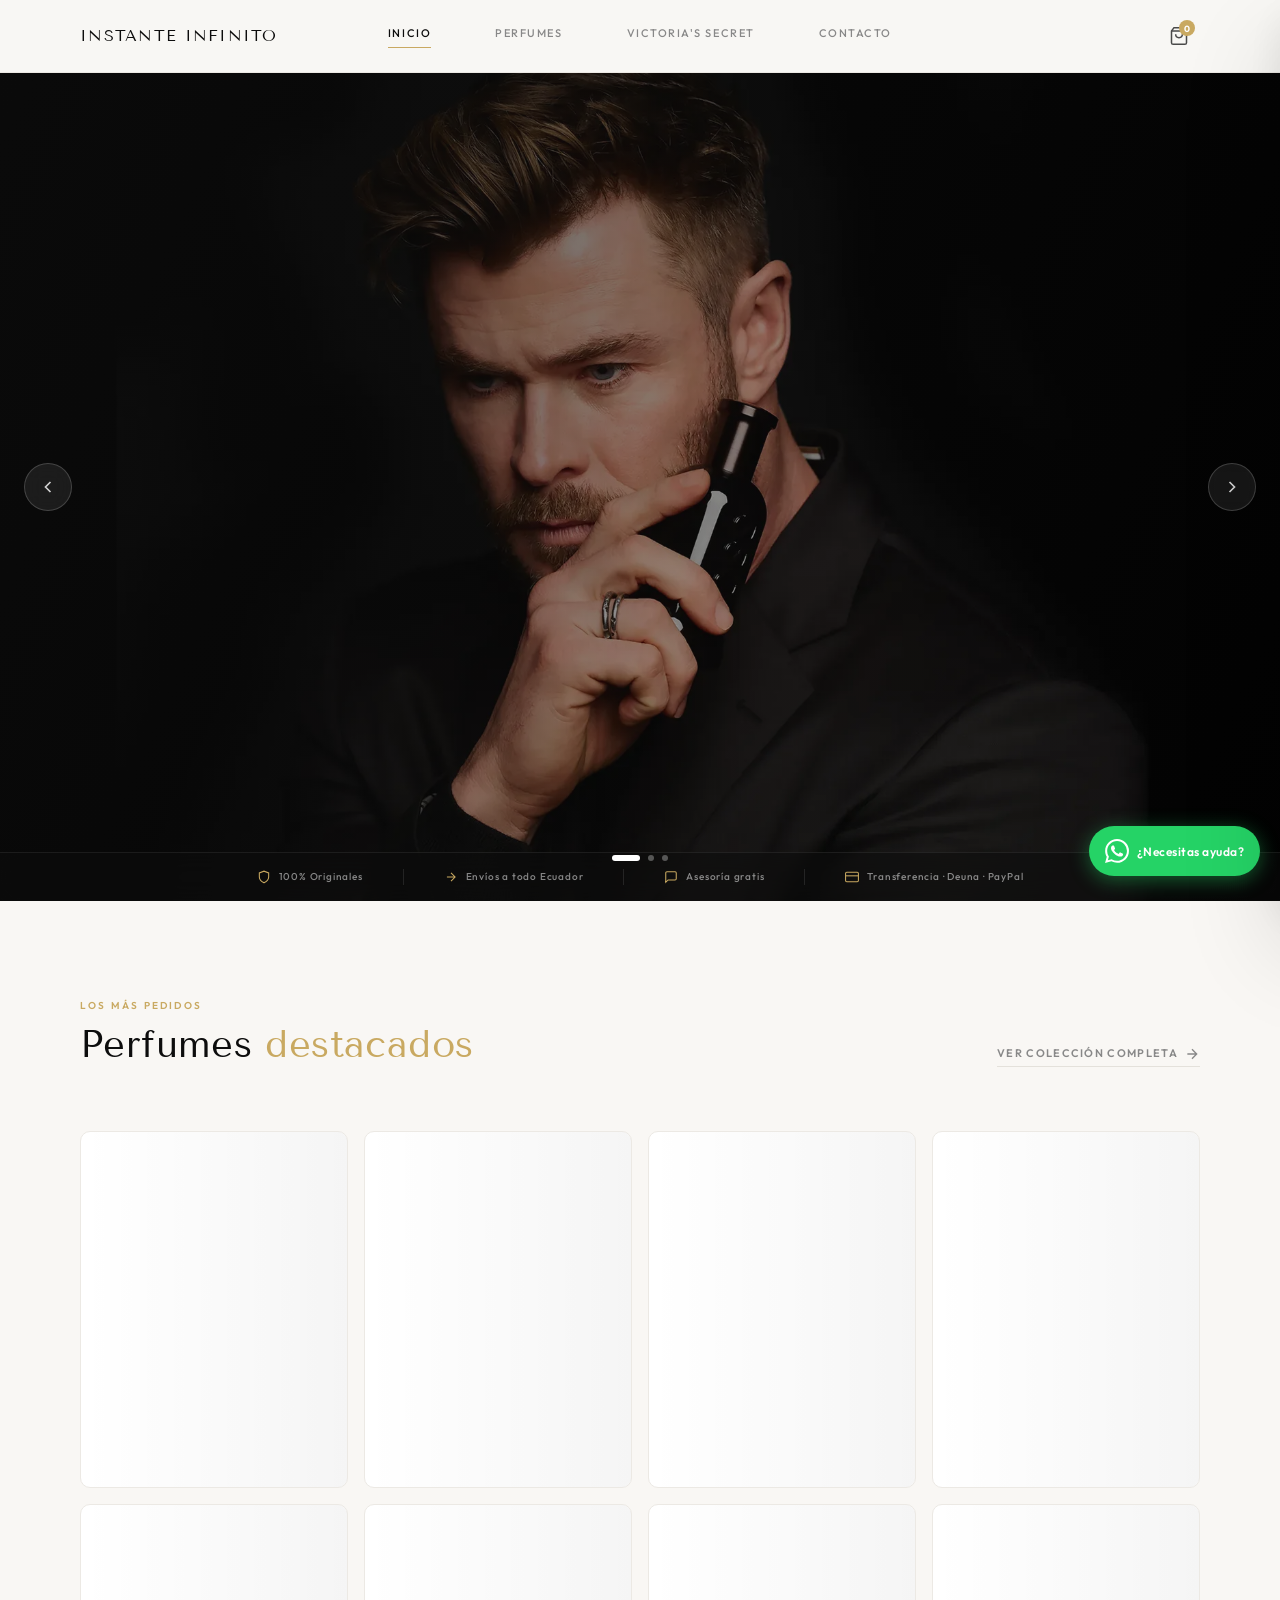
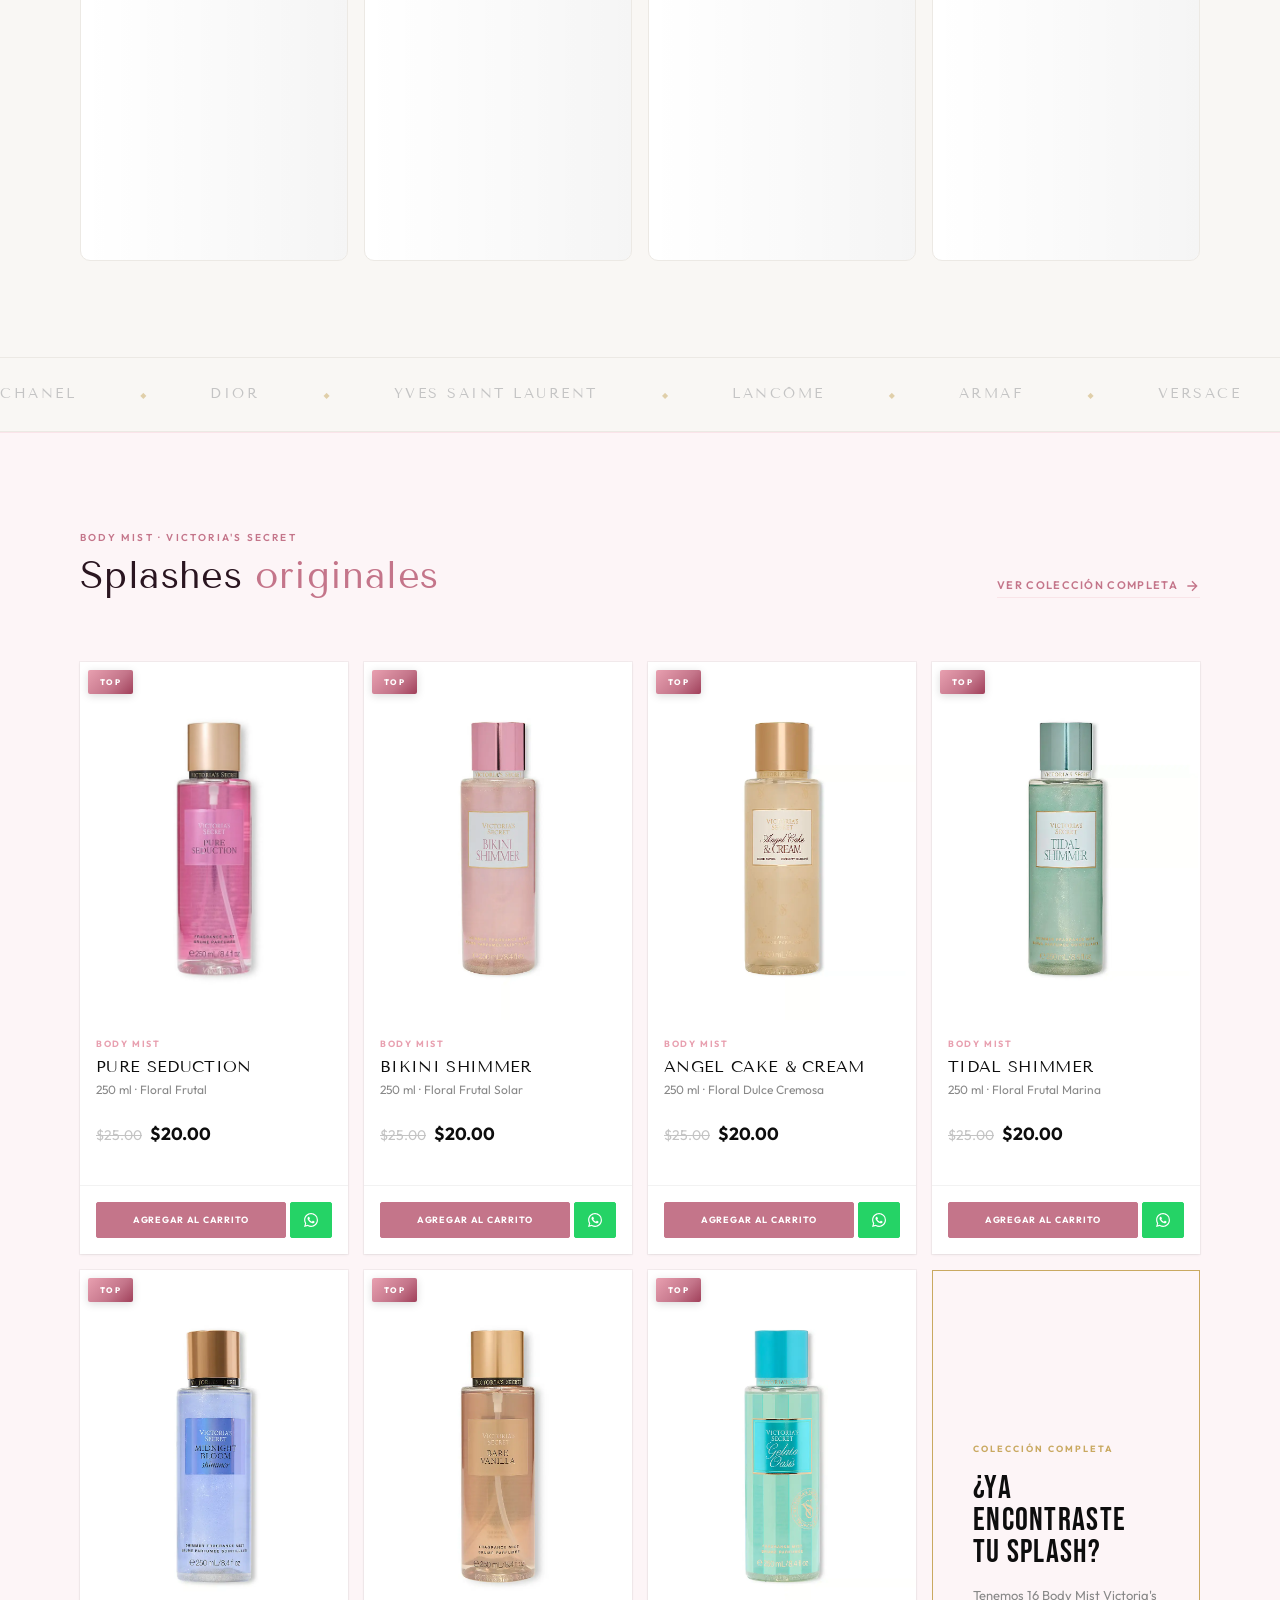
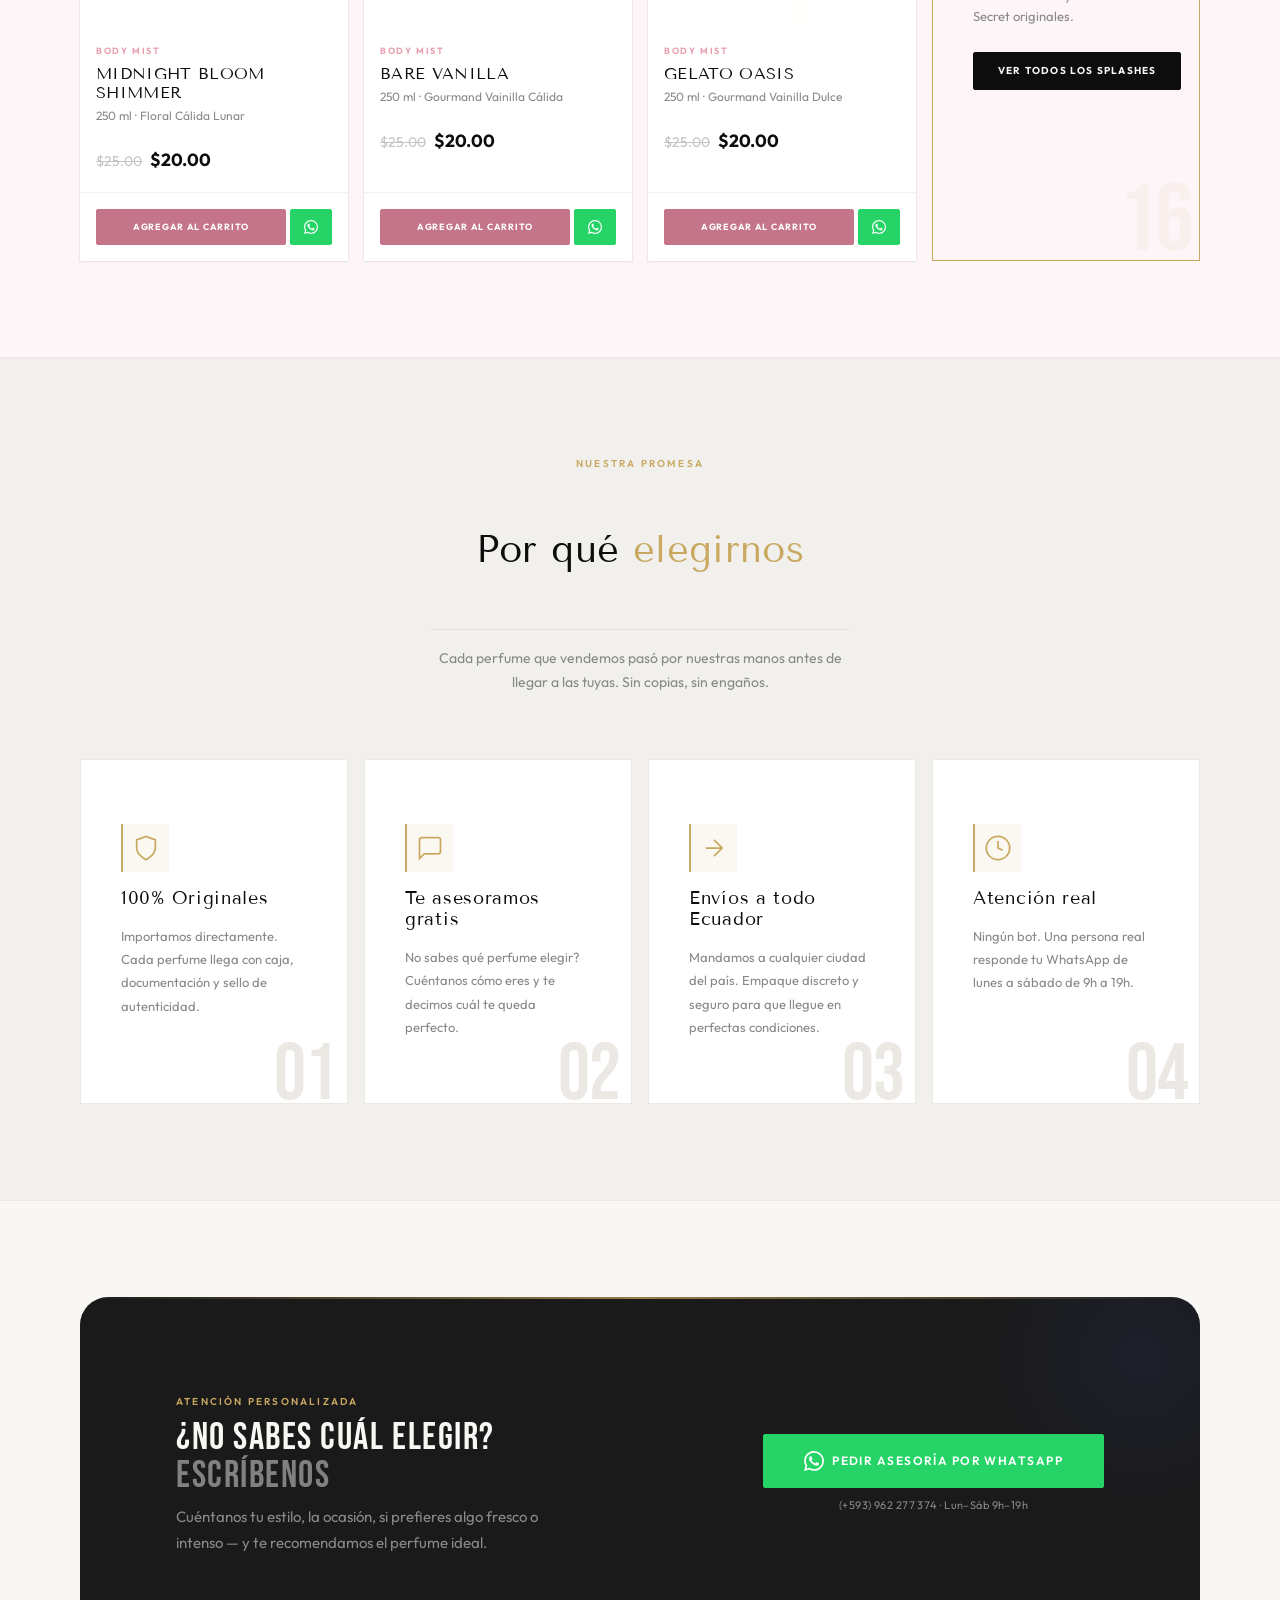
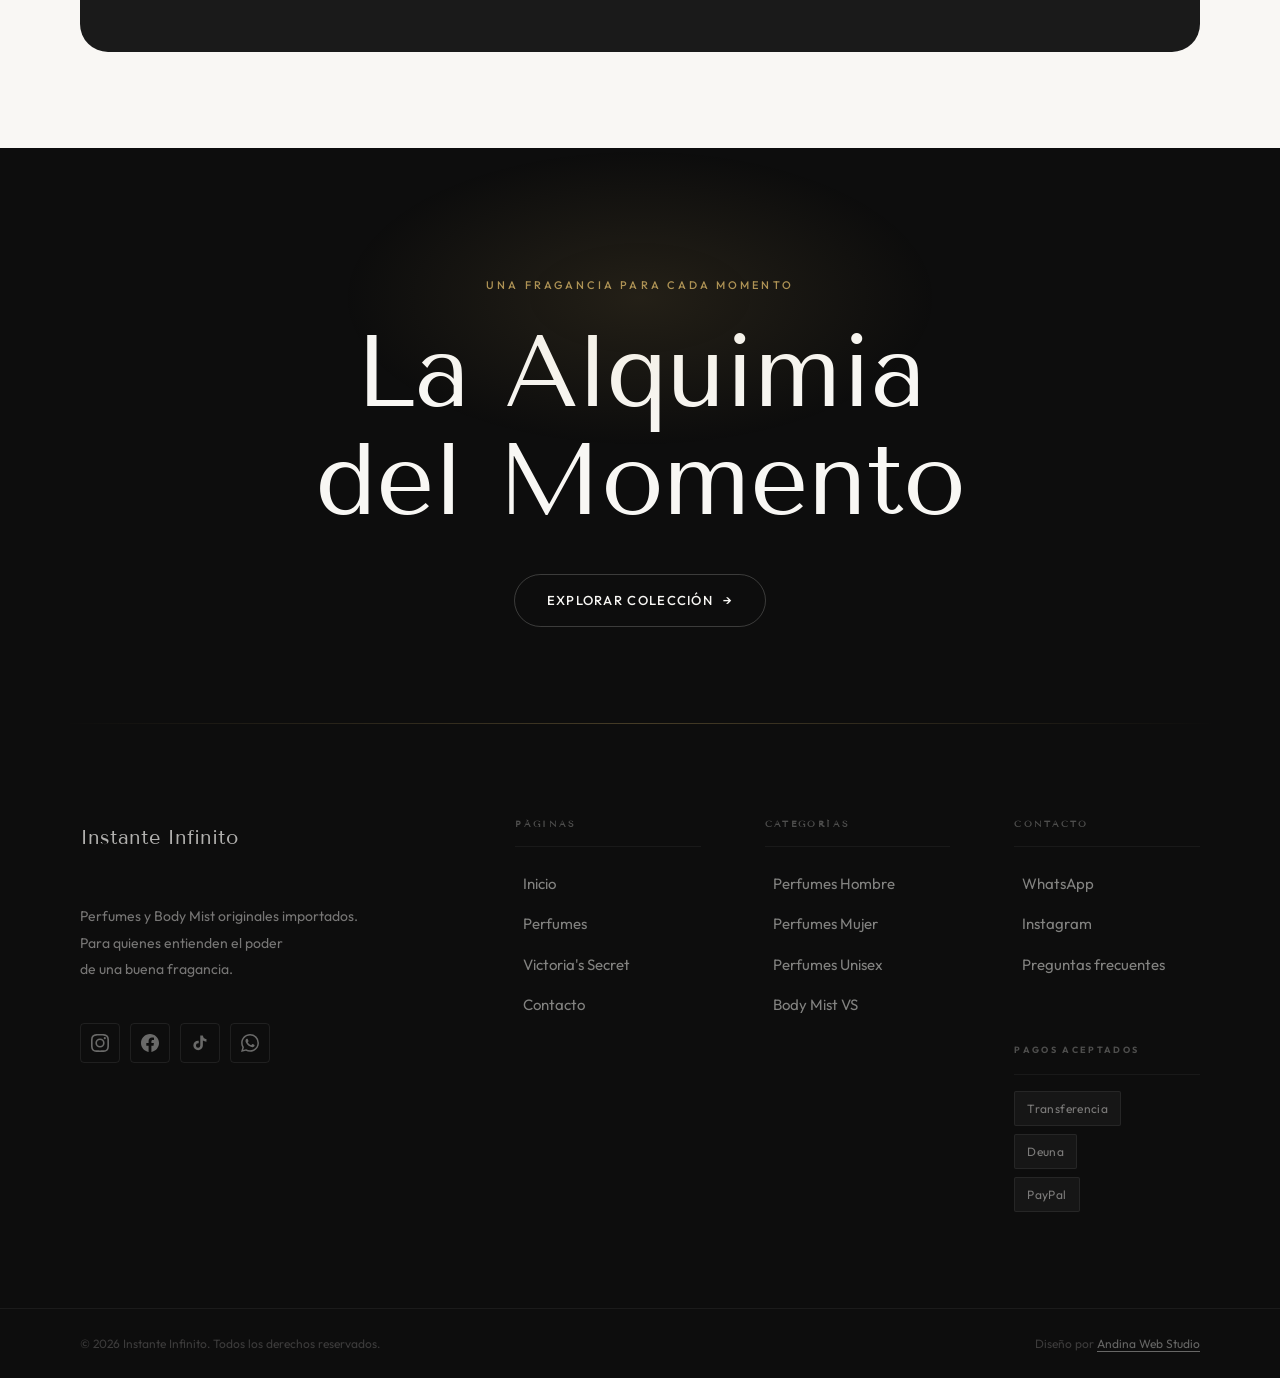
==== commit a83d7182: "Actualiza paleta a dorado champagne y limpia divisor de footer" ====
--- a/index.html
+++ b/index.html
@@ -448,8 +448,6 @@
   <!-- DIVISOR DORADO -->
   <div class="footer__divider-wrap">
     <div class="footer__divider-line"></div>
-    <span class="footer__divider-icon">✦</span>
-    <div class="footer__divider-line"></div>
   </div>
 
   <!-- GRID PRINCIPAL -->
--- a/styles.css
+++ b/styles.css
@@ -17,11 +17,11 @@
   --bg-dark-2:    #141414;
   --bg-dark-3:    #1c1c1c;
 
-  --accent:       #8b7355;   /* Tostado dorado — perfumería nicho */
-  --accent-dark:  #6b5540;
-  --accent-pale:  rgba(139, 115, 85, 0.08);
-  --accent-mid:   rgba(139, 115, 85, 0.15);
-  --accent-glow:  rgba(139, 115, 85, 0.25);
+  --accent:       #c9a961;   /* Dorado champagne — premium/lujo */
+  --accent-dark:  #a3813f;
+  --accent-pale:  rgba(201, 169, 97, 0.08);
+  --accent-mid:   rgba(201, 169, 97, 0.15);
+  --accent-glow:  rgba(201, 169, 97, 0.25);
 
   --text:         #0d0d0d;
   --text-soft:    #4a4a4a;
@@ -34,7 +34,7 @@
   --border:       #e4e1db;
   --border-soft:  #ece9e4;
   --border-dark:  #242424;
-  --border-accent:rgba(139,115,85,0.2);
+  --border-accent:rgba(201,169,97,0.2);
 
   --wa:           #25d366;
   --wa-dark:      #1ab955;
@@ -77,7 +77,7 @@
   --shadow-md: 0 8px 24px rgba(0,0,0,0.08), 0 2px 8px rgba(0,0,0,0.04);
   --shadow-lg: 0 24px 64px rgba(0,0,0,0.1), 0 8px 24px rgba(0,0,0,0.06);
   --shadow-xl: 0 48px 96px rgba(0,0,0,0.14), 0 16px 40px rgba(0,0,0,0.08);
-  --shadow-accent: 0 8px 32px rgba(67,97,238,0.28);
+  --shadow-accent: 0 8px 32px rgba(201,169,97,0.28);
 
   /* ── Transiciones ── */
   --ease:     cubic-bezier(0.4, 0, 0.2, 1);
@@ -889,7 +889,7 @@
 @media (hover: hover) and (pointer: fine) {
   .why-us__item:hover {
     border-color: var(--border-accent);
-    box-shadow: 0 8px 32px rgba(139,115,85,0.1);
+    box-shadow: 0 8px 32px rgba(201,169,97,0.1);
     transform: translateY(-4px);
   }
   .why-us__item:hover::before { opacity: 1; }
@@ -905,7 +905,7 @@
 @media (hover: none) {
   .why-us__item:active {
     border-color: var(--border-accent);
-    box-shadow: 0 4px 16px rgba(139,115,85,0.12);
+    box-shadow: 0 4px 16px rgba(201,169,97,0.12);
     transform: scale(0.98);
     transition: transform 0.1s, box-shadow 0.1s;
   }
@@ -990,8 +990,8 @@
 @media (hover: hover) and (pointer: fine) {
   .product-card:hover {
     box-shadow:
-      0 20px 48px rgba(139,115,85,0.14),
-      0 0 0 1px rgba(139,115,85,0.25);
+      0 20px 48px rgba(201,169,97,0.14),
+      0 0 0 1px rgba(201,169,97,0.25);
     transform: translateY(-4px);
   }
   .product-card:hover .product-card__img { transform: scale(1.06); }
@@ -1000,8 +1000,8 @@
   .product-card:active {
     transform: scale(0.97);
     box-shadow:
-      0 4px 16px rgba(139,115,85,0.18),
-      0 0 0 1.5px rgba(139,115,85,0.3);
+      0 4px 16px rgba(201,169,97,0.18),
+      0 0 0 1.5px rgba(201,169,97,0.3);
     transition: transform 0.1s, box-shadow 0.1s;
   }
 }
@@ -1707,7 +1707,7 @@
   transition: box-shadow var(--dur-base), transform var(--dur-slow) var(--expo);
 }
 .featured-cta-card:hover {
-  box-shadow: 0 8px 32px rgba(139,115,85,0.18);
+  box-shadow: 0 8px 32px rgba(201,169,97,0.18);
   transform: translateY(-4px);
 }
 /* Número decorativo de fondo */
@@ -2058,7 +2058,7 @@
   position: absolute;
   top: 0; left: 50%; transform: translateX(-50%);
   width: 600px; height: 300px;
-  background: radial-gradient(ellipse at center, rgba(139,115,85,0.12) 0%, transparent 70%);
+  background: radial-gradient(ellipse at center, rgba(201,169,97,0.12) 0%, transparent 70%);
   pointer-events: none;
 }
 .footer__hero-label {
@@ -2101,20 +2101,12 @@
 
 /* DIVISOR DORADO */
 .footer__divider-wrap {
-  display: flex; align-items: center; gap: var(--space-md);
   padding: 0 var(--space-xl);
   margin-bottom: var(--space-2xl);
 }
 .footer__divider-line {
-  flex: 1;
   height: 1px;
-  background: linear-gradient(90deg, transparent, rgba(139,115,85,0.3), transparent);
-}
-.footer__divider-icon {
-  font-size: 0.75rem;
-  color: var(--accent);
-  opacity: 0.7;
-  flex-shrink: 0;
+  background: linear-gradient(90deg, transparent, rgba(201,169,97,0.3), transparent);
 }
 
 /* GRID PRINCIPAL */
@@ -2157,7 +2149,7 @@
 .footer__social-link:hover {
   color: var(--text-inv);
   border-color: var(--accent);
-  background: rgba(139,115,85,0.1);
+  background: rgba(201,169,97,0.1);
   transform: translateY(-2px);
 }
 
@@ -2678,8 +2670,8 @@
   .product-card:active {
     transform: scale(0.97);
     box-shadow:
-      0 4px 16px rgba(139,115,85,0.18),
-      0 0 0 1.5px rgba(139,115,85,0.3);
+      0 4px 16px rgba(201,169,97,0.18),
+      0 0 0 1.5px rgba(201,169,97,0.3);
   }
   /* Animación escalonada móvil */
   .product-card:nth-child(odd)  { animation-delay: 0ms; }
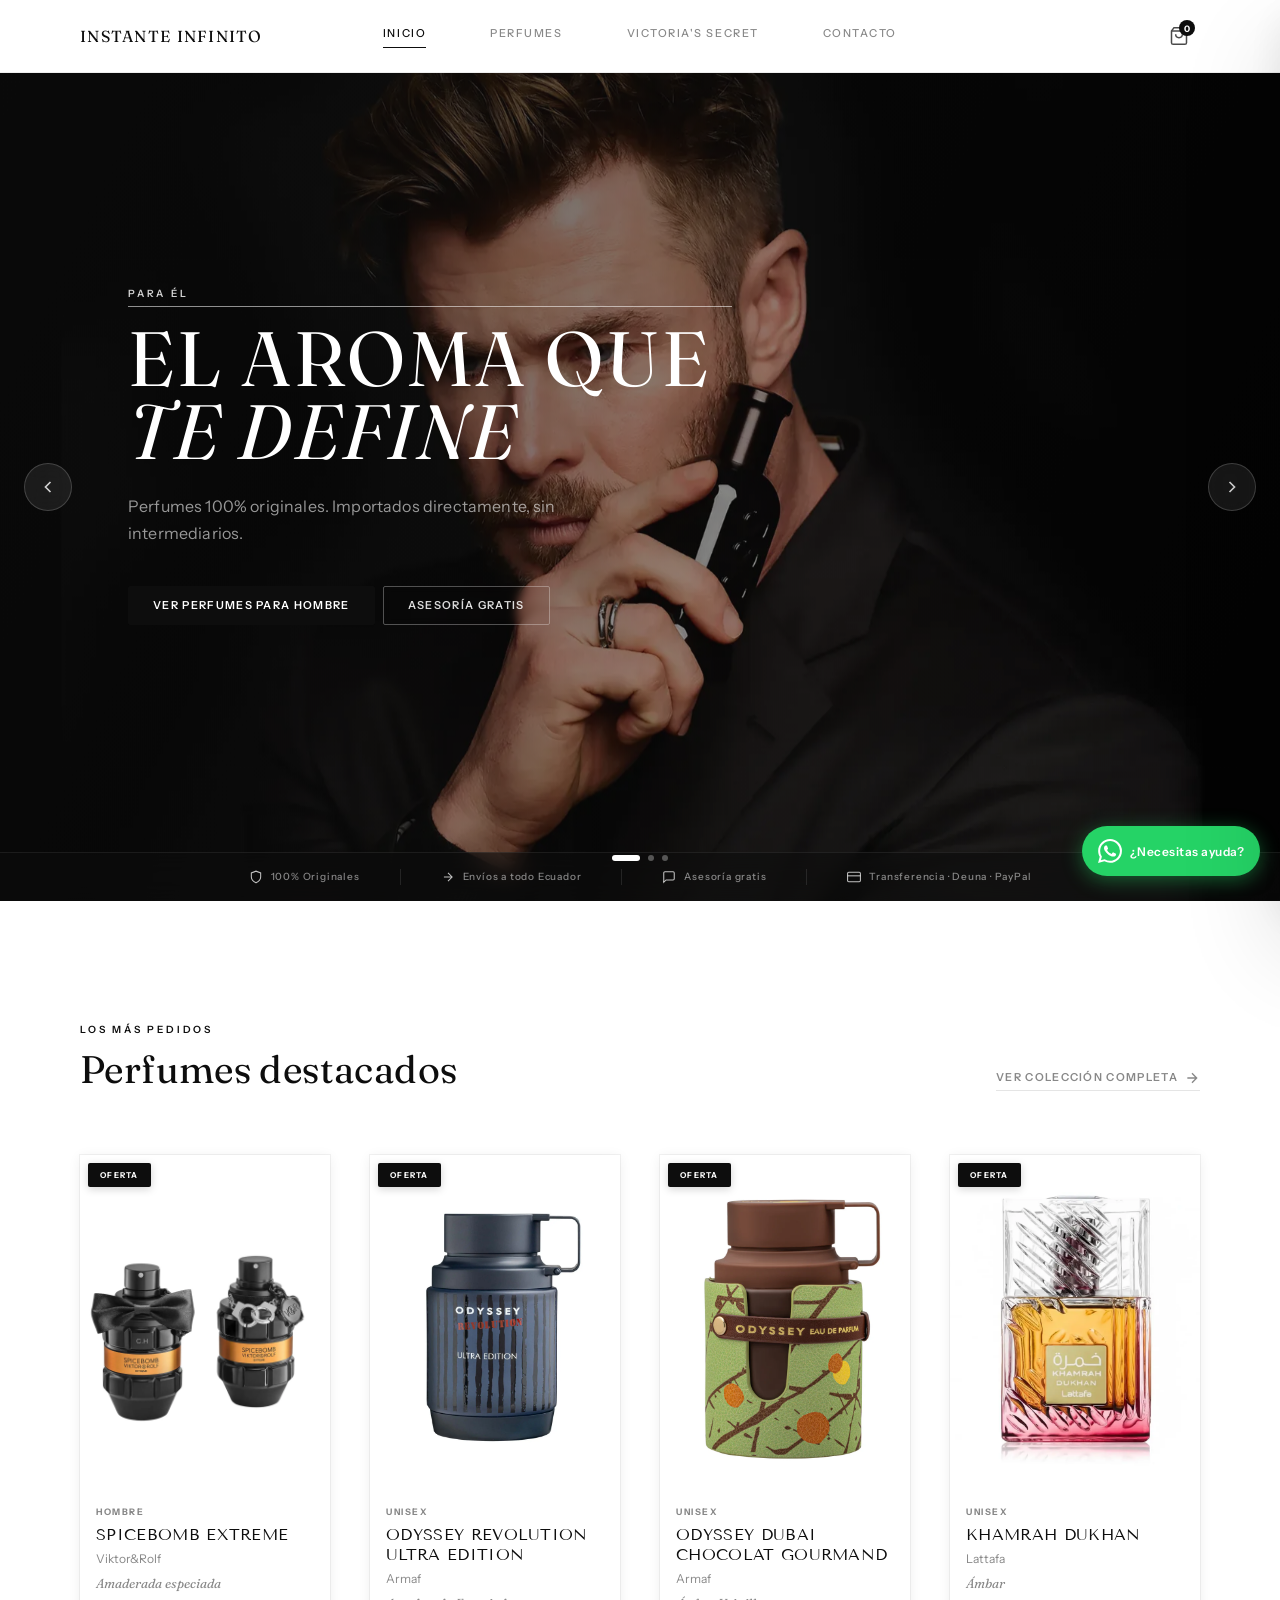
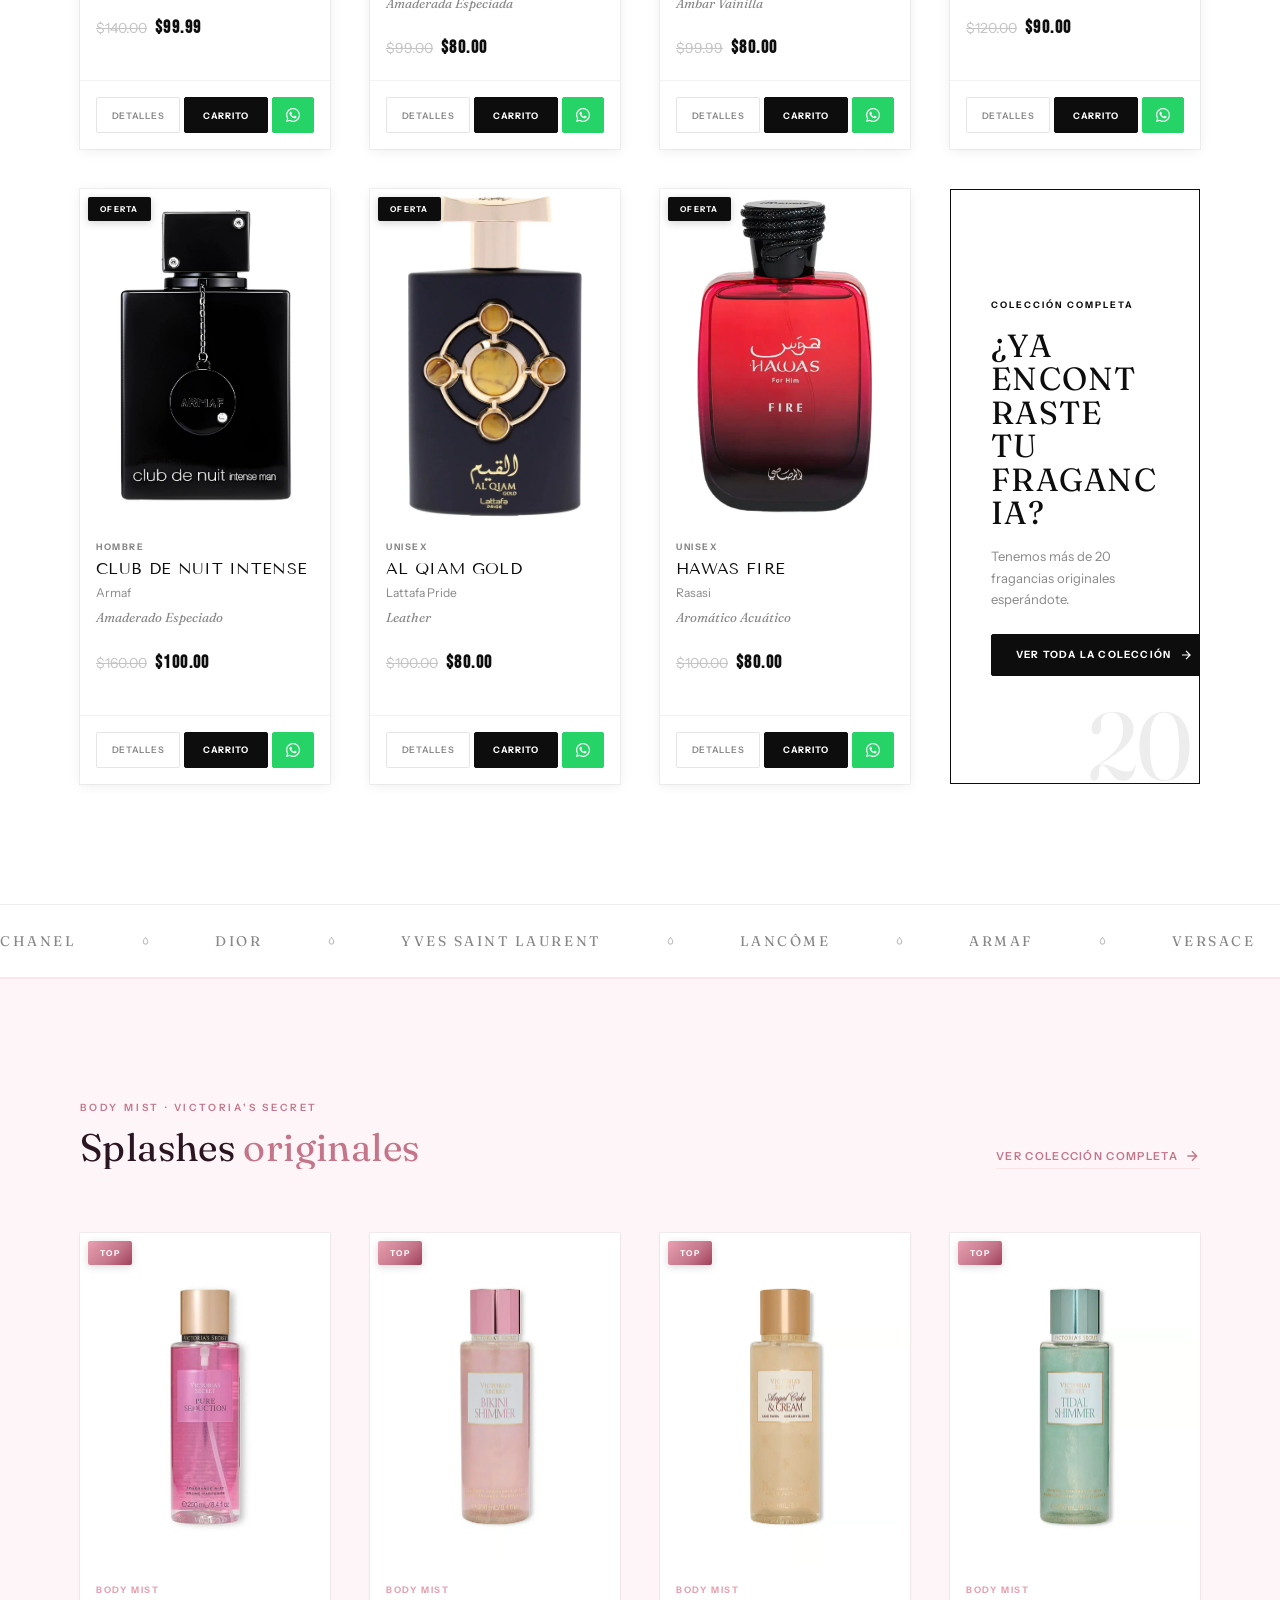
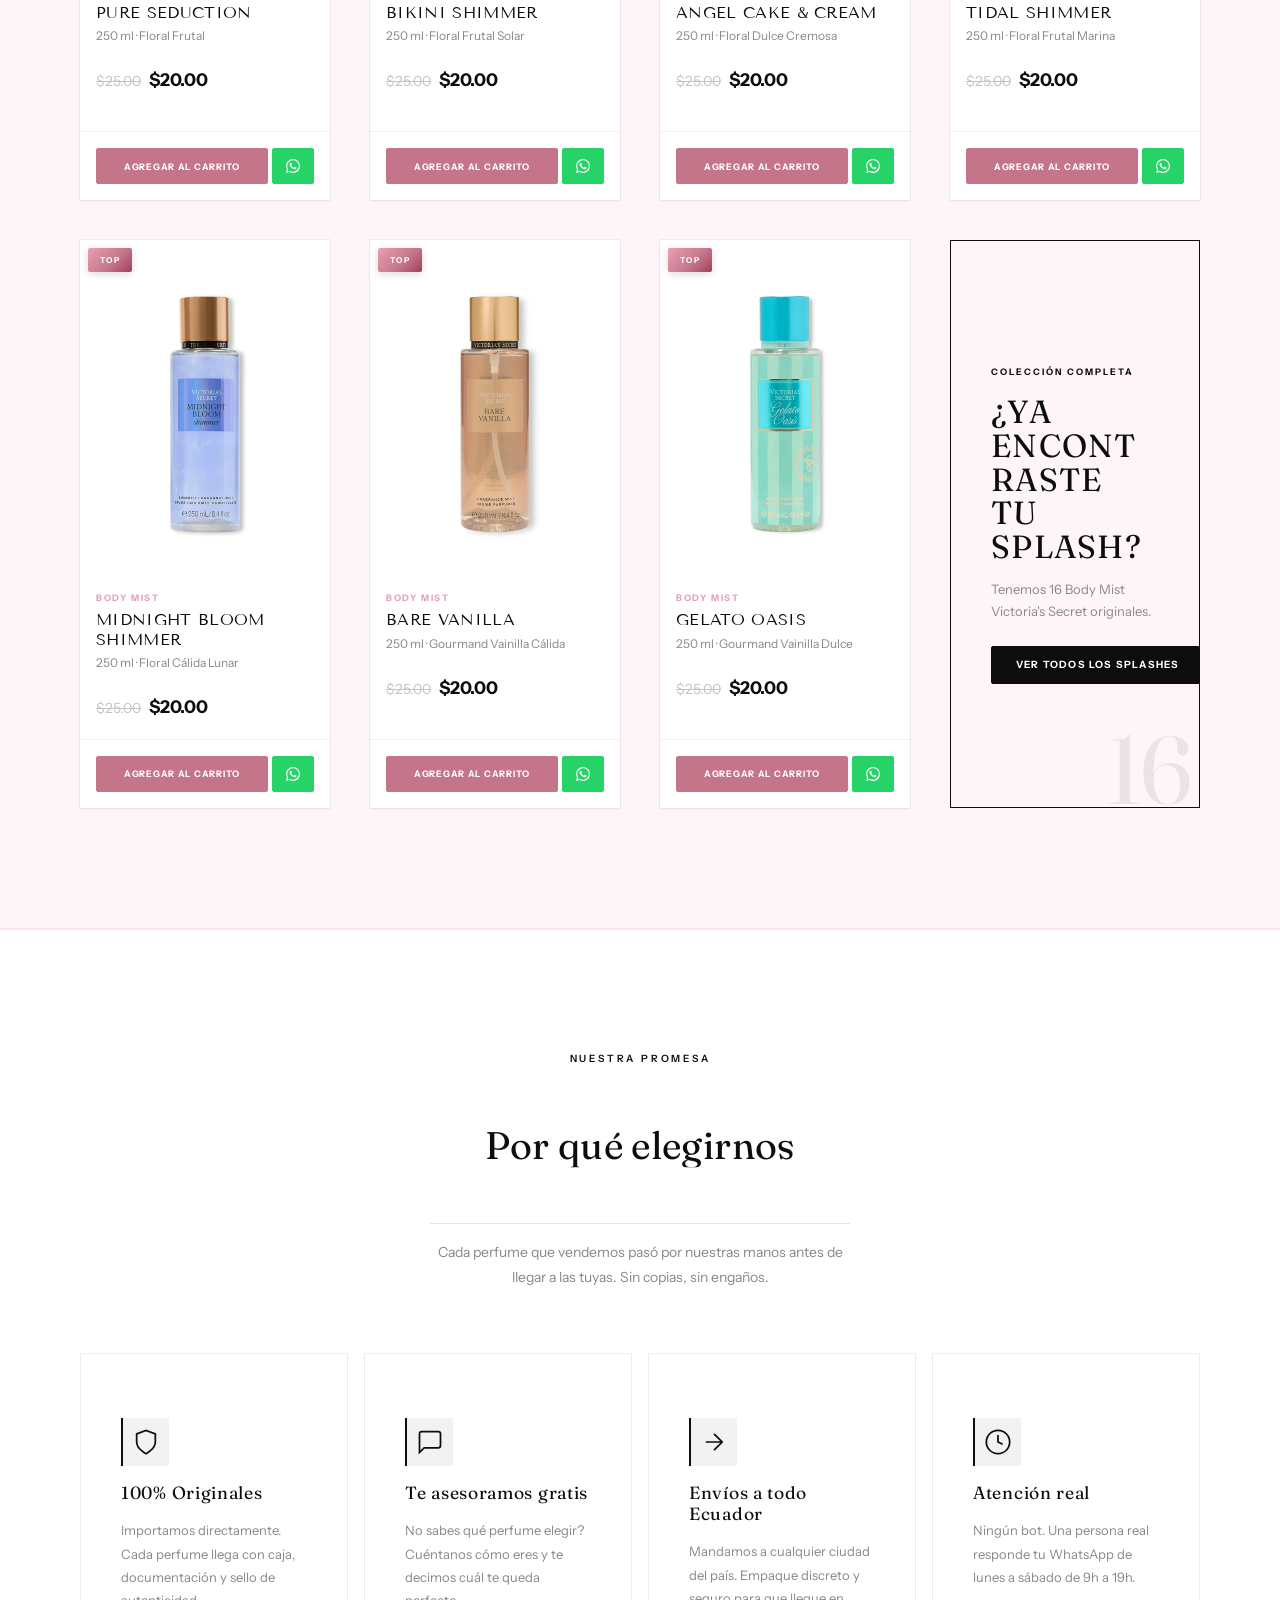
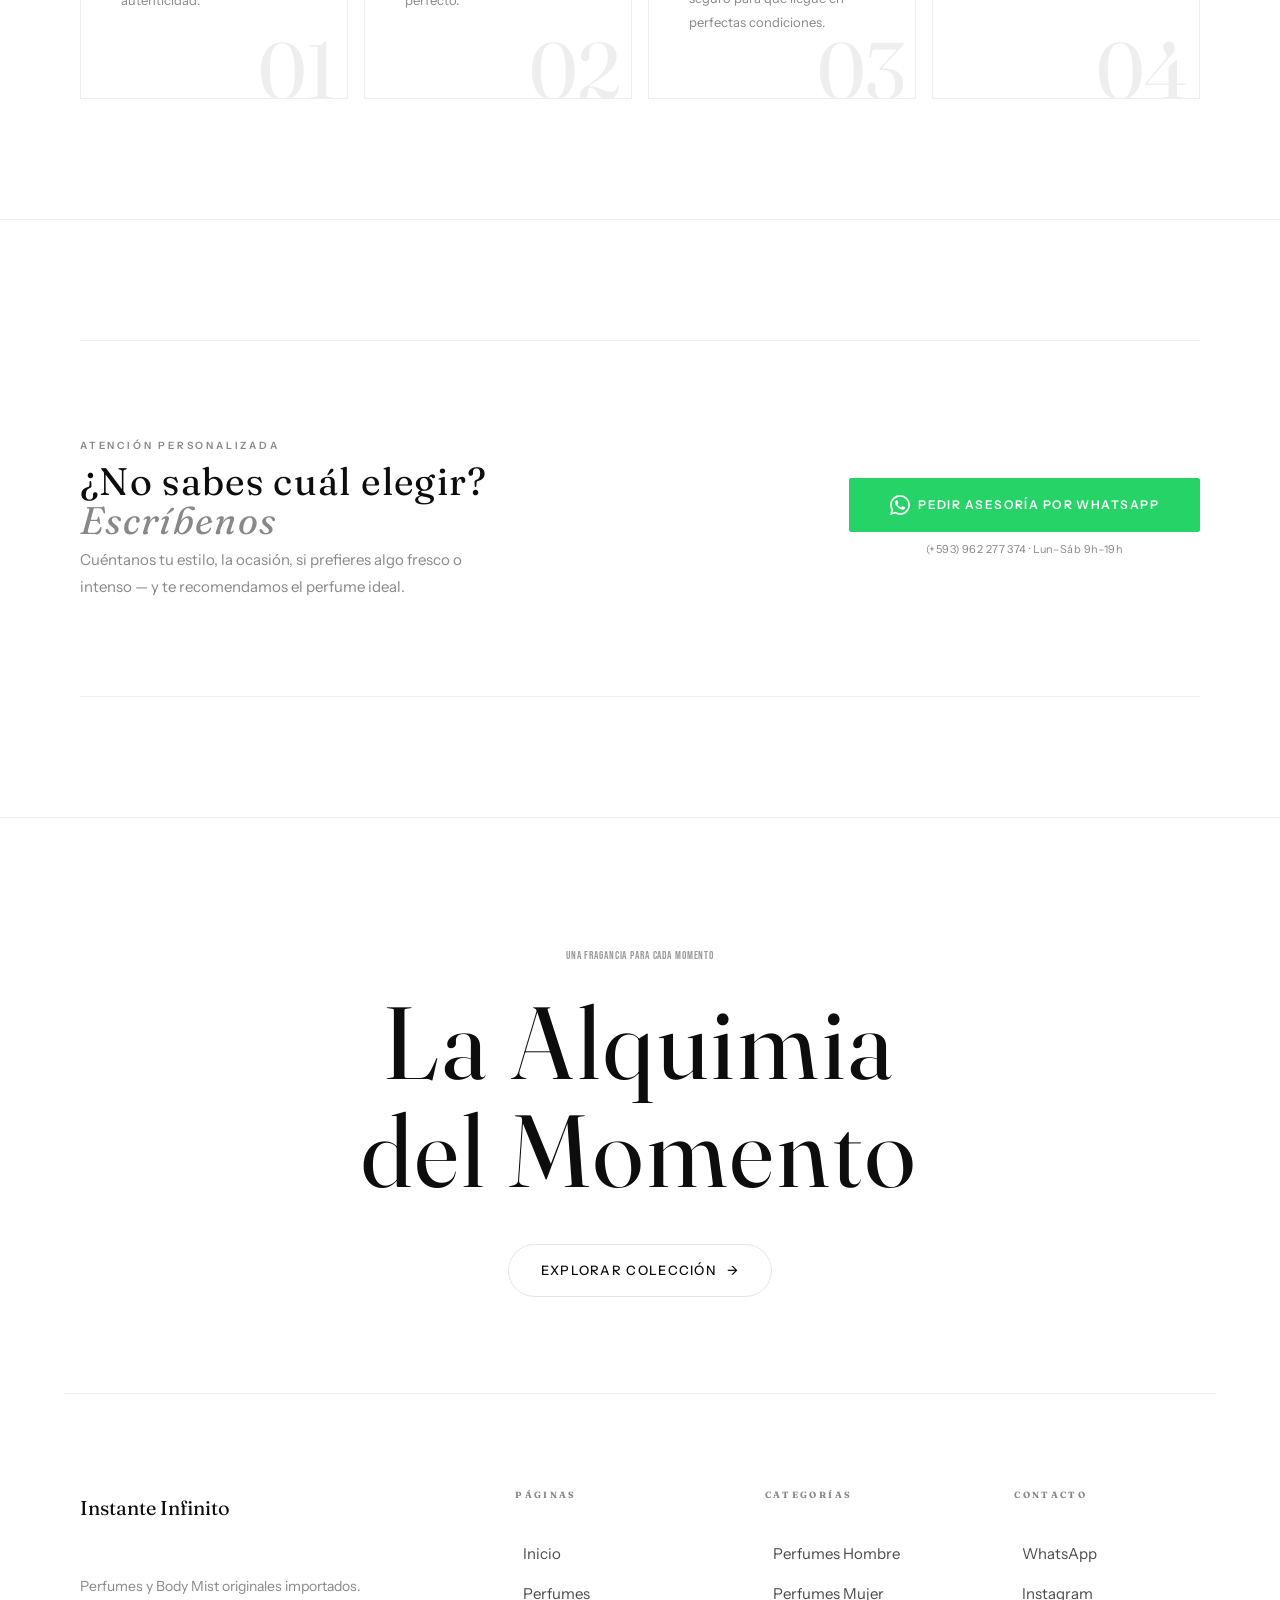
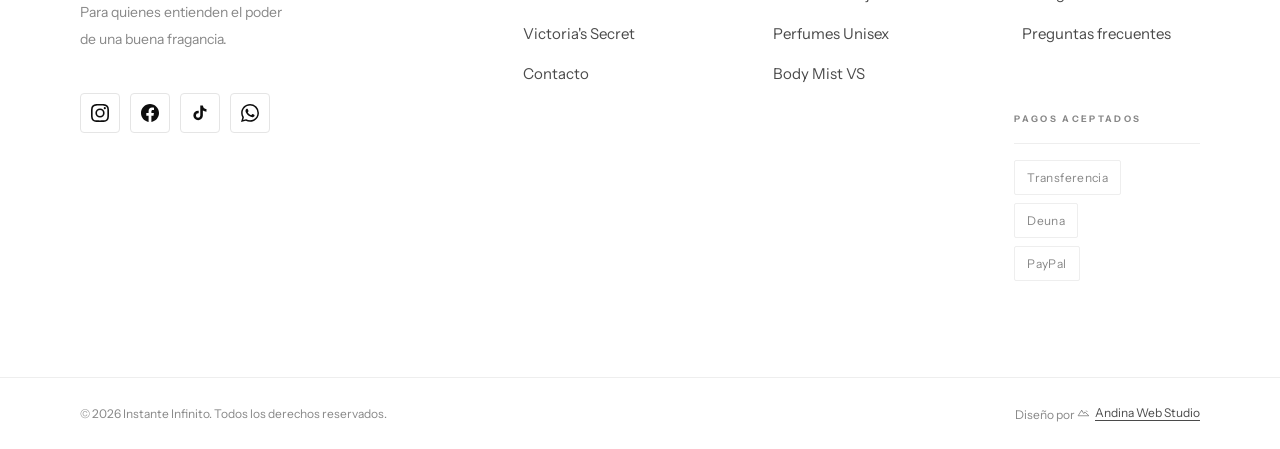
==== commit 2944679d: "Rediseño completo: paleta blanco/negro, tipografía editorial, cursor personalizado, wishlist y más" ====
--- a/index.html
+++ b/index.html
@@ -21,15 +21,16 @@
   <meta property="og:image"       content="img/og-image.jpg" />
   <meta property="og:url" content="https://instante-infinito.pages.dev//" />
 
-  <link rel="icon" type="image/svg+xml" href="[data-uri]">
+  <link rel="icon" type="image/svg+xml" href="[data-uri]">
   <link rel="preconnect" href="https://fonts.googleapis.com" />
   <link rel="preconnect" href="https://fonts.gstatic.com" crossorigin />
-  <link href="https://fonts.googleapis.com/css2?family=Bebas+Neue&family=Tenor+Sans&family=Outfit:wght@300;400;500;600;700&display=swap" rel="stylesheet" />
+  <link href="https://fonts.googleapis.com/css2?family=Bebas+Neue&family=Tenor+Sans&family=Fraunces:ital,opsz,wght@0,9..144,300;0,9..144,400;0,9..144,500;1,9..144,400;1,9..144,500&family=Instrument+Sans:ital,wght@0,400;0,500;0,600;1,400&display=swap" rel="stylesheet" />
 
   <link rel="stylesheet" href="https://cdnjs.cloudflare.com/ajax/libs/animate.css/4.1.1/animate.min.css"/>
   <link rel="stylesheet" href="https://unpkg.com/aos@2.3.4/dist/aos.css" />
   <link rel="stylesheet" href="styles.css" />
   <link rel="stylesheet" href="vs-styles.css" />
+  <link rel="stylesheet" href="steroids.css" />
 
   <script type="application/ld+json">
   {
@@ -58,6 +59,8 @@
   </script>
 </head>
 <body>
+<div id="iiPreloader" aria-hidden="true"><span id="iiPreloader__word">Instante Infinito</span><span id="iiPreloader__line"></span></div>
+<noscript><style>#iiPreloader{display:none}</style></noscript>
 
 <!-- ─────────────────────────────────────────────
      BANNER SUPERIOR
@@ -119,6 +122,10 @@
       <div class="hero__slide-bg">
         <img src="img/hero/slide-hombre.webp" alt="Frasgancias para hombre" class="hero__slide-img"
              onerror="this.onerror=null;this.src='https://images.unsplash.com/photo-1523293182086-7651a899d37f?w=1400&q=85'" />
+        <video class="hero__slide-video" data-autoplay muted loop playsinline preload="none"
+               poster="img/hero/slide-hombre.webp" aria-hidden="true">
+          <source src="img/hero/slide-hombre.mp4" type="video/mp4" />
+        </video>
         <div class="hero__slide-overlay"></div>
       </div>
       <div class="hero__slide-content">
@@ -127,7 +134,7 @@
         <p class="hero__subtitle" data-anim>Perfumes 100% originales. Importados directamente, sin intermediarios.</p>
         <div class="hero__btns" data-anim>
           <a href="catalogo.html?cat=hombre" class="btn btn--primary">Ver perfumes para hombre</a>
-          <a href="#" class="btn btn--ghost" id="heroWaLink0">Asesoría gratis</a>
+          <a href="#" class="btn btn--ghost" id="heroWaLink0" data-magnetic>Asesoría gratis</a>
         </div>
       </div>
     </div>
@@ -136,6 +143,10 @@
       <div class="hero__slide-bg">
         <img src="img/hero/slide-mujer.webp" alt="Fragancias para mujer" class="hero__slide-img"
              onerror="this.onerror=null;this.src='https://images.unsplash.com/photo-1592945403244-b3fbafd7f539?w=1400&q=85'" />
+        <video class="hero__slide-video" data-autoplay muted loop playsinline preload="none"
+               poster="img/hero/slide-mujer.webp" aria-hidden="true">
+          <source src="img/hero/slide-mujer.mp4" type="video/mp4" />
+        </video>
         <div class="hero__slide-overlay"></div>
       </div>
       <div class="hero__slide-content">
@@ -144,7 +155,7 @@
         <p class="hero__subtitle" data-anim>La fragancia correcta lo dice todo. Encuentra la tuya.</p>
         <div class="hero__btns" data-anim>
           <a href="catalogo.html?cat=mujer" class="btn btn--primary">Ver perfumes para mujer</a>
-          <a href="#" class="btn btn--ghost" id="heroWaLink1">Asesoría gratis</a>
+          <a href="#" class="btn btn--ghost" id="heroWaLink1" data-magnetic>Asesoría gratis</a>
         </div>
       </div>
     </div>
@@ -153,6 +164,10 @@
       <div class="hero__slide-bg">
         <img src="img/hero/slide-unisex.webp" alt="Fragancias unisex" class="hero__slide-img"
              onerror="this.onerror=null;this.src='https://images.unsplash.com/photo-1543726969-a1da85a6d334?w=1400&q=85'" />
+        <video class="hero__slide-video" data-autoplay muted loop playsinline preload="none"
+               poster="img/hero/slide-unisex.webp" aria-hidden="true">
+          <source src="img/hero/slide-unisex.mp4" type="video/mp4" />
+        </video>
         <div class="hero__slide-overlay"></div>
       </div>
       <div class="hero__slide-content">
@@ -161,7 +176,7 @@
         <p class="hero__subtitle" data-anim>Fragancias sin etiquetas. Para quienes saben lo que quieren.</p>
         <div class="hero__btns" data-anim>
           <a href="catalogo.html?cat=unisex" class="btn btn--primary">Ver colección unisex</a>
-          <a href="#" class="btn btn--ghost" id="heroWaLink2">Asesoría gratis</a>
+          <a href="#" class="btn btn--ghost" id="heroWaLink2" data-magnetic>Asesoría gratis</a>
         </div>
       </div>
     </div>
@@ -225,7 +240,7 @@
     <header class="section-header" data-aos="fade-up">
       <div class="section-header__left">
         <p class="eyebrow">Los más pedidos</p>
-        <h2 class="section-title" id="featuredTitle">Perfumes <em>destacados</em></h2>
+        <h2 class="section-title" data-wipe id="featuredTitle">Perfumes <em>destacados</em></h2>
       </div>
       <a href="catalogo.html" class="link-arrow">
         Ver colección completa
@@ -257,62 +272,62 @@
 <div class="brands-marquee" aria-hidden="true">
   <div class="brands-marquee__track">
     <span class="brands-marquee__item">Chanel</span>
-    <span class="brands-marquee__sep">◆</span>
+    <span class="brands-marquee__sep"><svg viewBox="0 0 24 24" fill="none" aria-hidden="true"><path d="M12 3c2.5 3.4 5 6.6 5 9.8a5 5 0 11-10 0C7 9.6 9.5 6.4 12 3z" stroke="currentColor" stroke-width="1.5" stroke-linejoin="round"/></svg></span>
     <span class="brands-marquee__item">Dior</span>
-    <span class="brands-marquee__sep">◆</span>
+    <span class="brands-marquee__sep"><svg viewBox="0 0 24 24" fill="none" aria-hidden="true"><path d="M12 3c2.5 3.4 5 6.6 5 9.8a5 5 0 11-10 0C7 9.6 9.5 6.4 12 3z" stroke="currentColor" stroke-width="1.5" stroke-linejoin="round"/></svg></span>
     <span class="brands-marquee__item">Yves Saint Laurent</span>
-    <span class="brands-marquee__sep">◆</span>
+    <span class="brands-marquee__sep"><svg viewBox="0 0 24 24" fill="none" aria-hidden="true"><path d="M12 3c2.5 3.4 5 6.6 5 9.8a5 5 0 11-10 0C7 9.6 9.5 6.4 12 3z" stroke="currentColor" stroke-width="1.5" stroke-linejoin="round"/></svg></span>
     <span class="brands-marquee__item">Lancôme</span>
-    <span class="brands-marquee__sep">◆</span>
+    <span class="brands-marquee__sep"><svg viewBox="0 0 24 24" fill="none" aria-hidden="true"><path d="M12 3c2.5 3.4 5 6.6 5 9.8a5 5 0 11-10 0C7 9.6 9.5 6.4 12 3z" stroke="currentColor" stroke-width="1.5" stroke-linejoin="round"/></svg></span>
     <span class="brands-marquee__item">Armaf</span>
-    <span class="brands-marquee__sep">◆</span>
+    <span class="brands-marquee__sep"><svg viewBox="0 0 24 24" fill="none" aria-hidden="true"><path d="M12 3c2.5 3.4 5 6.6 5 9.8a5 5 0 11-10 0C7 9.6 9.5 6.4 12 3z" stroke="currentColor" stroke-width="1.5" stroke-linejoin="round"/></svg></span>
     <span class="brands-marquee__item">Versace</span>
-    <span class="brands-marquee__sep">◆</span>
+    <span class="brands-marquee__sep"><svg viewBox="0 0 24 24" fill="none" aria-hidden="true"><path d="M12 3c2.5 3.4 5 6.6 5 9.8a5 5 0 11-10 0C7 9.6 9.5 6.4 12 3z" stroke="currentColor" stroke-width="1.5" stroke-linejoin="round"/></svg></span>
     <span class="brands-marquee__item">Hugo Boss</span>
-    <span class="brands-marquee__sep">◆</span>
+    <span class="brands-marquee__sep"><svg viewBox="0 0 24 24" fill="none" aria-hidden="true"><path d="M12 3c2.5 3.4 5 6.6 5 9.8a5 5 0 11-10 0C7 9.6 9.5 6.4 12 3z" stroke="currentColor" stroke-width="1.5" stroke-linejoin="round"/></svg></span>
     <span class="brands-marquee__item">Paco Rabanne</span>
-    <span class="brands-marquee__sep">◆</span>
+    <span class="brands-marquee__sep"><svg viewBox="0 0 24 24" fill="none" aria-hidden="true"><path d="M12 3c2.5 3.4 5 6.6 5 9.8a5 5 0 11-10 0C7 9.6 9.5 6.4 12 3z" stroke="currentColor" stroke-width="1.5" stroke-linejoin="round"/></svg></span>
     <span class="brands-marquee__item">Giorgio Armani</span>
-    <span class="brands-marquee__sep">◆</span>
+    <span class="brands-marquee__sep"><svg viewBox="0 0 24 24" fill="none" aria-hidden="true"><path d="M12 3c2.5 3.4 5 6.6 5 9.8a5 5 0 11-10 0C7 9.6 9.5 6.4 12 3z" stroke="currentColor" stroke-width="1.5" stroke-linejoin="round"/></svg></span>
     <span class="brands-marquee__item">Gucci</span>
-    <span class="brands-marquee__sep">◆</span>
+    <span class="brands-marquee__sep"><svg viewBox="0 0 24 24" fill="none" aria-hidden="true"><path d="M12 3c2.5 3.4 5 6.6 5 9.8a5 5 0 11-10 0C7 9.6 9.5 6.4 12 3z" stroke="currentColor" stroke-width="1.5" stroke-linejoin="round"/></svg></span>
     <span class="brands-marquee__item">Carolina Herrera</span>
-    <span class="brands-marquee__sep">◆</span>
+    <span class="brands-marquee__sep"><svg viewBox="0 0 24 24" fill="none" aria-hidden="true"><path d="M12 3c2.5 3.4 5 6.6 5 9.8a5 5 0 11-10 0C7 9.6 9.5 6.4 12 3z" stroke="currentColor" stroke-width="1.5" stroke-linejoin="round"/></svg></span>
     <span class="brands-marquee__item">Valentino</span>
-    <span class="brands-marquee__sep">◆</span>
+    <span class="brands-marquee__sep"><svg viewBox="0 0 24 24" fill="none" aria-hidden="true"><path d="M12 3c2.5 3.4 5 6.6 5 9.8a5 5 0 11-10 0C7 9.6 9.5 6.4 12 3z" stroke="currentColor" stroke-width="1.5" stroke-linejoin="round"/></svg></span>
     <span class="brands-marquee__item">Calvin Klein</span>
-    <span class="brands-marquee__sep">◆</span>
+    <span class="brands-marquee__sep"><svg viewBox="0 0 24 24" fill="none" aria-hidden="true"><path d="M12 3c2.5 3.4 5 6.6 5 9.8a5 5 0 11-10 0C7 9.6 9.5 6.4 12 3z" stroke="currentColor" stroke-width="1.5" stroke-linejoin="round"/></svg></span>
     <span class="brands-marquee__item">Victoria's Secret</span>
-    <span class="brands-marquee__sep">◆</span>
+    <span class="brands-marquee__sep"><svg viewBox="0 0 24 24" fill="none" aria-hidden="true"><path d="M12 3c2.5 3.4 5 6.6 5 9.8a5 5 0 11-10 0C7 9.6 9.5 6.4 12 3z" stroke="currentColor" stroke-width="1.5" stroke-linejoin="round"/></svg></span>
     <!-- Duplicado para loop infinito -->
     <span class="brands-marquee__item">Chanel</span>
-    <span class="brands-marquee__sep">◆</span>
+    <span class="brands-marquee__sep"><svg viewBox="0 0 24 24" fill="none" aria-hidden="true"><path d="M12 3c2.5 3.4 5 6.6 5 9.8a5 5 0 11-10 0C7 9.6 9.5 6.4 12 3z" stroke="currentColor" stroke-width="1.5" stroke-linejoin="round"/></svg></span>
     <span class="brands-marquee__item">Dior</span>
-    <span class="brands-marquee__sep">◆</span>
+    <span class="brands-marquee__sep"><svg viewBox="0 0 24 24" fill="none" aria-hidden="true"><path d="M12 3c2.5 3.4 5 6.6 5 9.8a5 5 0 11-10 0C7 9.6 9.5 6.4 12 3z" stroke="currentColor" stroke-width="1.5" stroke-linejoin="round"/></svg></span>
     <span class="brands-marquee__item">Yves Saint Laurent</span>
-    <span class="brands-marquee__sep">◆</span>
+    <span class="brands-marquee__sep"><svg viewBox="0 0 24 24" fill="none" aria-hidden="true"><path d="M12 3c2.5 3.4 5 6.6 5 9.8a5 5 0 11-10 0C7 9.6 9.5 6.4 12 3z" stroke="currentColor" stroke-width="1.5" stroke-linejoin="round"/></svg></span>
     <span class="brands-marquee__item">Lancôme</span>
-    <span class="brands-marquee__sep">◆</span>
+    <span class="brands-marquee__sep"><svg viewBox="0 0 24 24" fill="none" aria-hidden="true"><path d="M12 3c2.5 3.4 5 6.6 5 9.8a5 5 0 11-10 0C7 9.6 9.5 6.4 12 3z" stroke="currentColor" stroke-width="1.5" stroke-linejoin="round"/></svg></span>
     <span class="brands-marquee__item">Armaf</span>
-    <span class="brands-marquee__sep">◆</span>
+    <span class="brands-marquee__sep"><svg viewBox="0 0 24 24" fill="none" aria-hidden="true"><path d="M12 3c2.5 3.4 5 6.6 5 9.8a5 5 0 11-10 0C7 9.6 9.5 6.4 12 3z" stroke="currentColor" stroke-width="1.5" stroke-linejoin="round"/></svg></span>
     <span class="brands-marquee__item">Versace</span>
-    <span class="brands-marquee__sep">◆</span>
+    <span class="brands-marquee__sep"><svg viewBox="0 0 24 24" fill="none" aria-hidden="true"><path d="M12 3c2.5 3.4 5 6.6 5 9.8a5 5 0 11-10 0C7 9.6 9.5 6.4 12 3z" stroke="currentColor" stroke-width="1.5" stroke-linejoin="round"/></svg></span>
     <span class="brands-marquee__item">Hugo Boss</span>
-    <span class="brands-marquee__sep">◆</span>
+    <span class="brands-marquee__sep"><svg viewBox="0 0 24 24" fill="none" aria-hidden="true"><path d="M12 3c2.5 3.4 5 6.6 5 9.8a5 5 0 11-10 0C7 9.6 9.5 6.4 12 3z" stroke="currentColor" stroke-width="1.5" stroke-linejoin="round"/></svg></span>
     <span class="brands-marquee__item">Paco Rabanne</span>
-    <span class="brands-marquee__sep">◆</span>
+    <span class="brands-marquee__sep"><svg viewBox="0 0 24 24" fill="none" aria-hidden="true"><path d="M12 3c2.5 3.4 5 6.6 5 9.8a5 5 0 11-10 0C7 9.6 9.5 6.4 12 3z" stroke="currentColor" stroke-width="1.5" stroke-linejoin="round"/></svg></span>
     <span class="brands-marquee__item">Giorgio Armani</span>
-    <span class="brands-marquee__sep">◆</span>
+    <span class="brands-marquee__sep"><svg viewBox="0 0 24 24" fill="none" aria-hidden="true"><path d="M12 3c2.5 3.4 5 6.6 5 9.8a5 5 0 11-10 0C7 9.6 9.5 6.4 12 3z" stroke="currentColor" stroke-width="1.5" stroke-linejoin="round"/></svg></span>
     <span class="brands-marquee__item">Gucci</span>
-    <span class="brands-marquee__sep">◆</span>
+    <span class="brands-marquee__sep"><svg viewBox="0 0 24 24" fill="none" aria-hidden="true"><path d="M12 3c2.5 3.4 5 6.6 5 9.8a5 5 0 11-10 0C7 9.6 9.5 6.4 12 3z" stroke="currentColor" stroke-width="1.5" stroke-linejoin="round"/></svg></span>
     <span class="brands-marquee__item">Carolina Herrera</span>
-    <span class="brands-marquee__sep">◆</span>
+    <span class="brands-marquee__sep"><svg viewBox="0 0 24 24" fill="none" aria-hidden="true"><path d="M12 3c2.5 3.4 5 6.6 5 9.8a5 5 0 11-10 0C7 9.6 9.5 6.4 12 3z" stroke="currentColor" stroke-width="1.5" stroke-linejoin="round"/></svg></span>
     <span class="brands-marquee__item">Valentino</span>
-    <span class="brands-marquee__sep">◆</span>
+    <span class="brands-marquee__sep"><svg viewBox="0 0 24 24" fill="none" aria-hidden="true"><path d="M12 3c2.5 3.4 5 6.6 5 9.8a5 5 0 11-10 0C7 9.6 9.5 6.4 12 3z" stroke="currentColor" stroke-width="1.5" stroke-linejoin="round"/></svg></span>
     <span class="brands-marquee__item">Calvin Klein</span>
-    <span class="brands-marquee__sep">◆</span>
+    <span class="brands-marquee__sep"><svg viewBox="0 0 24 24" fill="none" aria-hidden="true"><path d="M12 3c2.5 3.4 5 6.6 5 9.8a5 5 0 11-10 0C7 9.6 9.5 6.4 12 3z" stroke="currentColor" stroke-width="1.5" stroke-linejoin="round"/></svg></span>
     <span class="brands-marquee__item">Victoria's Secret</span>
-    <span class="brands-marquee__sep">◆</span>
+    <span class="brands-marquee__sep"><svg viewBox="0 0 24 24" fill="none" aria-hidden="true"><path d="M12 3c2.5 3.4 5 6.6 5 9.8a5 5 0 11-10 0C7 9.6 9.5 6.4 12 3z" stroke="currentColor" stroke-width="1.5" stroke-linejoin="round"/></svg></span>
   </div>
 </div>
 
@@ -325,7 +340,7 @@
     <header class="section-header" data-aos="fade-up">
       <div class="section-header__left">
         <p class="eyebrow">Body Mist · Victoria's Secret</p>
-        <h2 class="section-title" id="vsHomeTitle">Splashes <em>originales</em></h2>
+        <h2 class="section-title" data-wipe id="vsHomeTitle">Splashes <em>originales</em></h2>
       </div>
       <a href="victoriasecret.html" class="link-arrow vs-link-arrow">
         Ver colección completa
@@ -357,7 +372,7 @@
 
     <header class="section-header section-header--center" data-aos="fade-up">
       <p class="eyebrow">Nuestra promesa</p>
-      <h2 class="section-title" id="whyTitle">Por qué <em>elegirnos</em></h2>
+      <h2 class="section-title" data-wipe id="whyTitle">Por qué <em>elegirnos</em></h2>
       <p class="section-subtitle">Cada perfume que vendemos pasó por nuestras manos antes de llegar a las tuyas. Sin copias, sin engaños.</p>
     </header>
 
@@ -408,18 +423,18 @@
 <!-- ─────────────────────────────────────────────
      CTA WHATSAPP
 ───────────────────────────────────────────── -->
-<section class="cta-section section-spacing" data-aos="fade-up" aria-labelledby="ctaTitle">
+<section class="cta-section section-spacing has-grain" data-aos="fade-up" aria-labelledby="ctaTitle">
   <div class="container">
     <div class="cta-section__inner">
       <div class="cta-section__copy">
         <p class="eyebrow">Atención personalizada</p>
-        <h2 class="cta-section__title" id="ctaTitle">
+        <h2 class="cta-section__title" data-wipe id="ctaTitle">
           ¿No sabes cuál elegir?<br><em>Escríbenos</em>
         </h2>
         <p class="cta-section__text">Cuéntanos tu estilo, la ocasión, si prefieres algo fresco o intenso — y te recomendamos el perfume ideal.</p>
       </div>
       <div class="cta-section__action">
-        <a href="#" class="btn btn--wa btn--wa-lg" id="ctaWaLink">
+        <a href="#" class="btn btn--wa btn--wa-lg" data-magnetic id="ctaWaLink">
           <svg width="20" height="20" viewBox="0 0 24 24" fill="currentColor"><path d="M17.472 14.382c-.297-.149-1.758-.867-2.03-.967-.273-.099-.471-.148-.67.15-.197.297-.767.966-.94 1.164-.173.199-.347.223-.644.075-.297-.15-1.255-.463-2.39-1.475-.883-.788-1.48-1.761-1.653-2.059-.173-.297-.018-.458.13-.606.134-.133.298-.347.446-.52.149-.174.198-.298.298-.497.099-.198.05-.371-.025-.52-.075-.149-.669-1.612-.916-2.207-.242-.579-.487-.5-.669-.51-.173-.008-.371-.01-.57-.01-.198 0-.52.074-.792.372-.272.297-1.04 1.016-1.04 2.479 0 1.462 1.065 2.875 1.213 3.074.149.198 2.096 3.2 5.077 4.487.709.306 1.262.489 1.694.625.712.227 1.36.195 1.871.118.571-.085 1.758-.719 2.006-1.413.248-.694.248-1.289.173-1.413-.074-.124-.272-.198-.57-.347m-5.421 7.403h-.004a9.87 9.87 0 01-5.031-1.378l-.361-.214-3.741.982.998-3.648-.235-.374a9.86 9.86 0 01-1.51-5.26c.001-5.45 4.436-9.884 9.888-9.884 2.64 0 5.122 1.03 6.988 2.898a9.825 9.825 0 012.893 6.994c-.003 5.45-4.437 9.884-9.885 9.884m8.413-18.297A11.815 11.815 0 0012.05 0C5.495 0 .16 5.335.157 11.892c0 2.096.547 4.142 1.588 5.945L.057 24l6.305-1.654a11.882 11.882 0 005.683 1.448h.005c6.554 0 11.890-5.335 11.893-11.893a11.821 11.821 0 00-3.48-8.413z"/></svg>
           Pedir asesoría por WhatsApp
         </a>
@@ -434,14 +449,14 @@
 <!-- ─────────────────────────────────────────────
      FOOTER
 ───────────────────────────────────────────── -->
-<footer class="footer" role="contentinfo">
+<footer class="footer has-grain" role="contentinfo">
 
   <!-- HERO STATEMENT -->
   <div class="footer__hero">
     <div class="container">
       <p class="footer__hero-label">Una fragancia para cada momento</p>
-      <h2 class="footer__hero-title">La Alquimia<br>del Momento</h2>
-      <a href="catalogo.html" class="footer__hero-cta">Explorar colección</a>
+      <h2 class="footer__hero-title" data-wipe>La Alquimia<br>del Momento</h2>
+      <a href="catalogo.html" class="footer__hero-cta" data-magnetic>Explorar colección</a>
     </div>
   </div>
 
@@ -526,7 +541,12 @@
     <div class="container footer__bottom-inner">
       <p class="footer__copy">© 2026 Instante Infinito. Todos los derechos reservados.</p>
       <p class="footer__credit">
-        Diseño por <a href="https://andinawebstudio.com" target="_blank" rel="noopener noreferrer" class="footer__credit-link">Andina Web Studio</a>
+        Diseño por <a href="https://andinawebstudio.com" target="_blank" rel="noopener noreferrer" class="footer__credit-link">
+          <svg class="footer-credit-icon" viewBox="0 0 24 24" fill="none" aria-hidden="true">
+            <path d="M2 18l6.5-10 4 6 2-3L22 18H2z" stroke="currentColor" stroke-width="1.4" stroke-linejoin="round"/>
+            <path d="M8.5 8l1.4 1.6M17.5 9l1.1 1.4" stroke="currentColor" stroke-width="1.4" stroke-linecap="round"/>
+          </svg>
+          Andina Web Studio</a>
       </p>
     </div>
   </div>
@@ -585,5 +605,6 @@
       offset: 40
     });
   </script>
+<script src="steroids.js"></script>
 </body>
 </html>
--- a/styles.css
+++ b/styles.css
@@ -8,40 +8,40 @@
    1. VARIABLES
    ============================================================ */
 :root {
-  /* ── Paleta (sin cambios) ── */
-  --bg:           #f9f7f4;
-  --bg-off:       #f2f0ec;
+  /* ── Paleta — blanco/negro premium (antes crema+dorado) ── */
+  --bg:           #ffffff;
+  --bg-off:       #fafafa;
   --bg-card:      #ffffff;
   --bg-dark:      #0d0d0d;
   --bg-section-dark: #1a1a1a;  /* CTA y footer — menos agresivo */
   --bg-dark-2:    #141414;
   --bg-dark-3:    #1c1c1c;
 
-  --accent:       #c9a961;   /* Dorado champagne — premium/lujo */
-  --accent-dark:  #a3813f;
-  --accent-pale:  rgba(201, 169, 97, 0.08);
-  --accent-mid:   rgba(201, 169, 97, 0.15);
-  --accent-glow:  rgba(201, 169, 97, 0.25);
+  --accent:       #0d0d0d;   /* Antes dorado — ahora negro puro */
+  --accent-dark:  #000000;
+  --accent-pale:  rgba(13, 13, 13, 0.05);
+  --accent-mid:   rgba(13, 13, 13, 0.1);
+  --accent-glow:  rgba(13, 13, 13, 0.15);
 
   --text:         #0d0d0d;
   --text-soft:    #4a4a4a;
   --text-muted:   #888888;
   --text-dim:     #c4c4c4;
-  --text-inv:     #f8f7f4;
-  --text-inv-50:  rgba(248,247,244,0.5);
-  --text-inv-70:  rgba(248,247,244,0.7);
-
-  --border:       #e4e1db;
-  --border-soft:  #ece9e4;
+  --text-inv:     #ffffff;
+  --text-inv-50:  rgba(255,255,255,0.5);
+  --text-inv-70:  rgba(255,255,255,0.7);
+
+  --border:       #e5e5e5;
+  --border-soft:  #eeeeee;
   --border-dark:  #242424;
-  --border-accent:rgba(201,169,97,0.2);
+  --border-accent:rgba(13,13,13,0.15);
 
   --wa:           #25d366;
   --wa-dark:      #1ab955;
 
-  --badge-hot:    #c0392b;
-  --badge-new:    #5c6b4a;  /* Verde oliva para 'Nuevo' */
-  --badge-offer:  #b45309;
+  --badge-hot:    #0d0d0d;
+  --badge-new:    #0d0d0d;
+  --badge-offer:  #0d0d0d;
   --badge-sold:   #9ca3af;
 
   /* ── Tipografía ── */
@@ -77,7 +77,7 @@
   --shadow-md: 0 8px 24px rgba(0,0,0,0.08), 0 2px 8px rgba(0,0,0,0.04);
   --shadow-lg: 0 24px 64px rgba(0,0,0,0.1), 0 8px 24px rgba(0,0,0,0.06);
   --shadow-xl: 0 48px 96px rgba(0,0,0,0.14), 0 16px 40px rgba(0,0,0,0.08);
-  --shadow-accent: 0 8px 32px rgba(201,169,97,0.28);
+  --shadow-accent: 0 8px 32px rgba(13,13,13,0.28);
 
   /* ── Transiciones ── */
   --ease:     cubic-bezier(0.4, 0, 0.2, 1);
@@ -343,7 +343,7 @@
   position: sticky;
   top: 0;
   z-index: 100;
-  background: rgba(248,247,244,0.94);
+  background: rgba(255,255,255,0.94);
   backdrop-filter: blur(24px);
   -webkit-backdrop-filter: blur(24px);
   border-bottom: 1px solid var(--border-soft);
@@ -524,6 +524,7 @@
 .hero {
   position: relative;
   height: 92vh;
+  height: 92dvh;
   min-height: 520px;
   max-height: 980px;
   overflow: hidden;
@@ -889,7 +890,7 @@
 @media (hover: hover) and (pointer: fine) {
   .why-us__item:hover {
     border-color: var(--border-accent);
-    box-shadow: 0 8px 32px rgba(201,169,97,0.1);
+    box-shadow: 0 8px 32px rgba(13,13,13,0.1);
     transform: translateY(-4px);
   }
   .why-us__item:hover::before { opacity: 1; }
@@ -905,7 +906,7 @@
 @media (hover: none) {
   .why-us__item:active {
     border-color: var(--border-accent);
-    box-shadow: 0 4px 16px rgba(201,169,97,0.12);
+    box-shadow: 0 4px 16px rgba(13,13,13,0.12);
     transform: scale(0.98);
     transition: transform 0.1s, box-shadow 0.1s;
   }
@@ -936,9 +937,9 @@
 /* ============================================================
    12. PRODUCT CARD
    ============================================================ */
-.products-grid { display: grid; gap: var(--space-sm); }
+.products-grid { display: grid; gap: var(--space-lg); }
 .products-grid--featured { grid-template-columns: repeat(4, 1fr); grid-auto-rows: 1fr; }
-.products-grid--catalog  { grid-template-columns: repeat(4, 1fr); }
+.products-grid--catalog  { grid-template-columns: repeat(3, 1fr); }
 
 /* Skeleton loader */
 .card-skeleton {
@@ -990,8 +991,8 @@
 @media (hover: hover) and (pointer: fine) {
   .product-card:hover {
     box-shadow:
-      0 20px 48px rgba(201,169,97,0.14),
-      0 0 0 1px rgba(201,169,97,0.25);
+      0 20px 48px rgba(13,13,13,0.14),
+      0 0 0 1px rgba(13,13,13,0.25);
     transform: translateY(-4px);
   }
   .product-card:hover .product-card__img { transform: scale(1.06); }
@@ -1000,8 +1001,8 @@
   .product-card:active {
     transform: scale(0.97);
     box-shadow:
-      0 4px 16px rgba(201,169,97,0.18),
-      0 0 0 1.5px rgba(201,169,97,0.3);
+      0 4px 16px rgba(13,13,13,0.18),
+      0 0 0 1.5px rgba(13,13,13,0.3);
     transition: transform 0.1s, box-shadow 0.1s;
   }
 }
@@ -1058,7 +1059,7 @@
 
 .product-card__soldout-overlay {
   position: absolute; inset: 0; z-index: 3;
-  background: rgba(248,247,244,0.7);
+  background: rgba(255,255,255,0.7);
   backdrop-filter: blur(2px);
   display: flex; align-items: center; justify-content: center;
   font-family: var(--font-display);
@@ -1299,7 +1300,7 @@
 }
 .modal__thumb-auth-label {
   position: absolute; bottom: 0; left: 0; right: 0;
-  background: rgba(67,97,238,0.88);
+  background: rgba(13,13,13,0.85);
   color: #fff;
   font-size: 7px; font-weight: 700;
   text-transform: uppercase;
@@ -1702,12 +1703,13 @@
   display: flex;
   flex-direction: column;
   position: relative;
+  min-width: 0;
   animation: cardIn 0.5s var(--expo) both;
   animation-delay: 320ms;
   transition: box-shadow var(--dur-base), transform var(--dur-slow) var(--expo);
 }
 .featured-cta-card:hover {
-  box-shadow: 0 8px 32px rgba(201,169,97,0.18);
+  box-shadow: 0 8px 32px rgba(13,13,13,0.18);
   transform: translateY(-4px);
 }
 /* Número decorativo de fondo */
@@ -1729,6 +1731,7 @@
   flex-direction: column;
   gap: var(--space-sm);
   flex: 1;
+  min-width: 0;
   justify-content: center;
   position: relative;
   z-index: 1;
@@ -1744,10 +1747,12 @@
   font-family: var(--font-hero);
   font-size: clamp(1.6rem, 2.5vw, 2.2rem);
   font-weight: 400;
-  line-height: 1.0;
+  line-height: 1.05;
   letter-spacing: 0.04em;
   text-transform: uppercase;
   color: var(--text);
+  overflow-wrap: break-word;
+  word-break: break-word;
 }
 .featured-cta-card__text {
   font-size: 0.8125rem;
@@ -1798,7 +1803,7 @@
   position: sticky;
   top: var(--header-h);
   z-index: 50;
-  background: rgba(248,247,244,0.96);
+  background: rgba(255,255,255,0.96);
   backdrop-filter: blur(16px);
   border-bottom: 1px solid var(--border-soft);
   padding: var(--space-xs) 0;
@@ -2058,7 +2063,7 @@
   position: absolute;
   top: 0; left: 50%; transform: translateX(-50%);
   width: 600px; height: 300px;
-  background: radial-gradient(ellipse at center, rgba(201,169,97,0.12) 0%, transparent 70%);
+  background: radial-gradient(ellipse at center, rgba(13,13,13,0.12) 0%, transparent 70%);
   pointer-events: none;
 }
 .footer__hero-label {
@@ -2106,7 +2111,7 @@
 }
 .footer__divider-line {
   height: 1px;
-  background: linear-gradient(90deg, transparent, rgba(201,169,97,0.3), transparent);
+  background: linear-gradient(90deg, transparent, rgba(13,13,13,0.3), transparent);
 }
 
 /* GRID PRINCIPAL */
@@ -2149,7 +2154,7 @@
 .footer__social-link:hover {
   color: var(--text-inv);
   border-color: var(--accent);
-  background: rgba(201,169,97,0.1);
+  background: rgba(13,13,13,0.1);
   transform: translateY(-2px);
 }
 
@@ -2464,8 +2469,8 @@
   .trust-bar__inner { padding: 0 var(--space-md); }
   .trust-bar__item { padding: 0 var(--space-md); }
 
-  .products-grid--featured,
-  .products-grid--catalog { grid-template-columns: repeat(3, 1fr); }
+  .products-grid--featured { grid-template-columns: repeat(3, 1fr); }
+  .products-grid--catalog { grid-template-columns: repeat(2, 1fr); }
 
   .why-us__grid { grid-template-columns: repeat(2, 1fr); }
   .footer__grid { grid-template-columns: 1fr 1fr; gap: var(--space-lg); }
@@ -2543,7 +2548,7 @@
   .why-us__item { padding: var(--space-lg) var(--space-sm); }
 
   /* Catálogo */
-  .products-grid--catalog { grid-template-columns: repeat(2, 1fr); gap: 8px; }
+  .products-grid--catalog { grid-template-columns: repeat(2, 1fr); gap: var(--space-md); }
   /* En 2 columnas ocultar texto secundario para no saturar */
   .products-grid--catalog .product-card__brand { display: none; }
   .products-grid--catalog .product-card__family { display: none; }
@@ -2670,8 +2675,8 @@
   .product-card:active {
     transform: scale(0.97);
     box-shadow:
-      0 4px 16px rgba(201,169,97,0.18),
-      0 0 0 1.5px rgba(201,169,97,0.3);
+      0 4px 16px rgba(13,13,13,0.18),
+      0 0 0 1.5px rgba(13,13,13,0.3);
   }
   /* Animación escalonada móvil */
   .product-card:nth-child(odd)  { animation-delay: 0ms; }
--- a/steroids.css
+++ b/steroids.css
@@ -0,0 +1,609 @@
+/* Capa de arte adicional — carga después de styles.css/vs-styles.css */
+
+:root{
+  --accent-wine:      #5c1626;
+  --accent-wine-soft: rgba(92,22,38,.10);
+  --ease-editorial:   cubic-bezier(.16,1,.3,1);
+  --grain-opacity:    .045;
+}
+
+@media (prefers-reduced-motion: reduce){
+  :root{ --grain-opacity:.03; }
+}
+
+/* Selección / scrollbar */
+::selection{ background:var(--accent); color:#0d0d0d; }
+html{ scrollbar-width:thin; scrollbar-color:var(--accent-dark) transparent; }
+::-webkit-scrollbar{ width:8px; height:8px; }
+::-webkit-scrollbar-track{ background:transparent; }
+::-webkit-scrollbar-thumb{ background:var(--accent-dark); border-radius:99px; }
+::-webkit-scrollbar-thumb:hover{ background:var(--accent); }
+
+/* Tipografía — hero/CTA/page-hero en serif editorial, cifras en Bebas */
+:root{ --font-hero: 'Tenor Sans', Georgia, serif; }
+
+.hero__title,
+.cta-section__title,
+.page-hero__title,
+.footer__hero-title{
+  font-weight:400;
+  letter-spacing:.035em;
+}
+.hero__title em,
+.cta-section__title em,
+.page-hero__title em{
+  font-style:italic;
+  color:inherit;
+}
+
+.hero__eyebrow,
+.eyebrow{
+  letter-spacing:.28em;
+}
+
+.hero__counter,
+.product-card__price,
+.footer__hero-label{
+  font-family:'Bebas Neue', var(--font-hero);
+  letter-spacing:.08em;
+}
+
+.hero__eyebrow,
+.footer__hero-label,
+.cta-section .eyebrow{
+  color:rgba(255,255,255,.82);
+}
+.hero__eyebrow{
+  border-bottom-color:rgba(255,255,255,.55);
+}
+.hero__trust-item svg{ color:rgba(255,255,255,.75); }
+
+/* Grano de textura — secciones oscuras */
+.has-grain{ position:relative; isolation:isolate; }
+.has-grain::after{
+  content:'';
+  position:absolute; inset:0;
+  z-index:3; pointer-events:none;
+  opacity:var(--grain-opacity);
+  mix-blend-mode:overlay;
+  background-image:url("data:image/svg+xml,%3Csvg xmlns='http://www.w3.org/2000/svg' width='180' height='180'%3E%3Cfilter id='n'%3E%3CfeTurbulence type='fractalNoise' baseFrequency='0.85' numOctaves='2' stitchTiles='stitch'/%3E%3C/filter%3E%3Crect width='100%25' height='100%25' filter='url(%23n)' fill='%23ffffff'/%3E%3C/svg%3E");
+  background-size:180px 180px;
+}
+
+/* Marquee de marcas — barrido */
+.brands-marquee__item{
+  background:linear-gradient(100deg, var(--text-muted) 38%, var(--accent) 50%, var(--text-muted) 62%);
+  background-size:260% 100%;
+  -webkit-background-clip:text; background-clip:text;
+  color:transparent; -webkit-text-fill-color:transparent;
+  animation:iiShimmer 7s linear infinite;
+}
+@keyframes iiShimmer{
+  0%   { background-position:220% 0; }
+  100% { background-position:-220% 0; }
+}
+@media (prefers-reduced-motion: reduce){
+  .brands-marquee__item{ animation:none; -webkit-text-fill-color:var(--text-muted); color:var(--text-muted); }
+}
+
+/* Divisor del footer */
+.footer__divider-line{
+  position:relative;
+  overflow:hidden;
+}
+.footer__divider-line::after{
+  content:'';
+  position:absolute; inset:0;
+  background:linear-gradient(90deg, transparent, var(--accent) 45%, transparent 55%, transparent);
+  background-size:200% 100%;
+  animation:iiDividerSweep 5s var(--ease-editorial) infinite;
+}
+@keyframes iiDividerSweep{
+  0%,15%{ background-position:200% 0; }
+  55%,100%{ background-position:-100% 0; }
+}
+
+/* Fondo ambiental del CTA (desactivado más abajo al pasar a blanco) */
+.cta-section{ position:relative; overflow:hidden; }
+.cta-section::before{
+  content:'';
+  position:absolute; inset:-20%;
+  z-index:0; pointer-events:none;
+  background:
+    radial-gradient(38% 45% at 18% 30%, var(--accent-glow), transparent 70%),
+    radial-gradient(30% 40% at 82% 70%, var(--accent-wine-soft), transparent 70%);
+  filter:blur(40px);
+  animation:iiDrift 22s var(--ease-editorial) infinite alternate;
+}
+.cta-section__inner{ position:relative; z-index:1; }
+@keyframes iiDrift{
+  0%  { transform:translate(0,0) scale(1); }
+  100%{ transform:translate(-3%,3%) scale(1.08); }
+}
+@media (prefers-reduced-motion: reduce){
+  .cta-section::before{ animation:none; }
+}
+
+/* Cards de producto — segunda foto en hover + tilt (product-card y splash-card) */
+.product-card,
+.splash-card{ perspective:900px; }
+.product-card__img-wrap,
+.splash-card__img-wrap{
+  position:relative; overflow:hidden;
+  transform-style:preserve-3d;
+  transition:transform .45s var(--ease-editorial);
+}
+.product-card__img,
+.splash-card__img{
+  transition:transform .6s var(--ease-editorial), opacity .5s var(--ease-editorial);
+}
+.product-card__img--alt,
+.splash-card__img--alt{
+  position:absolute; inset:0;
+  width:100%; height:100%; object-fit:cover;
+  opacity:0;
+}
+.product-card:hover .product-card__img--alt,
+.splash-card:hover .splash-card__img--alt{ opacity:1; }
+.product-card:hover .product-card__img:not(.product-card__img--alt),
+.splash-card:hover .splash-card__img:not(.splash-card__img--alt){ opacity:0; }
+
+/* Botones magnéticos — el tirón lo aplica steroids.js */
+[data-magnetic]{ transition:transform .5s var(--ease-editorial); }
+[data-magnetic].is-pulled{ transition:transform .12s linear; }
+
+/* Reveal editorial de títulos — solo activo si steroids.js confirmó arranque */
+html.ii-js [data-wipe]{
+  clip-path:inset(0 0 100% 0);
+  transform:translateY(14px);
+  opacity:0;
+  transition:
+    clip-path .9s var(--ease-editorial),
+    transform .9s var(--ease-editorial),
+    opacity .5s ease;
+}
+html.ii-js [data-wipe].is-wiped{
+  clip-path:inset(0 0 0% 0);
+  transform:translateY(0);
+  opacity:1;
+}
+
+/* Paleta blanco/negro + más aire entre secciones */
+.section-spacing{ padding-top:calc(var(--space-2xl) + var(--space-md)); padding-bottom:calc(var(--space-2xl) + var(--space-md)); }
+@media (max-width:768px){
+  .section-spacing{ padding-top:var(--space-2xl); padding-bottom:var(--space-2xl); }
+}
+
+.fpill--on{
+  background:#0d0d0d;
+  border-color:#0d0d0d;
+  color:#fff;
+}
+
+.product-card__badge--hot,
+.product-card__badge--offer,
+.product-card__badge--new{
+  background:#0d0d0d;
+  color:#fff;
+}
+
+.cta-section{
+  background:var(--bg);
+}
+.cta-section::before{ display:none; }
+.cta-section.has-grain::after{ display:none; }
+.cta-section__title,
+.cta-section__desc{
+  color:var(--text);
+}
+.cta-section__title em{ color:var(--accent); }
+.cta-section .eyebrow{ color:var(--text-muted); }
+
+.footer{
+  background:var(--bg);
+  color:var(--text);
+  border-top:1px solid var(--border-soft);
+}
+.footer.has-grain::after{ display:none; }
+.footer__hero::before{ display:none; }
+.footer__hero-label{ color:var(--text-muted); }
+.footer__hero-title{ color:var(--text); }
+.footer__hero-cta{
+  color:var(--text);
+  border-color:var(--border);
+}
+.footer__hero-cta:hover{
+  background:#0d0d0d;
+  border-color:#0d0d0d;
+  color:#fff;
+}
+.footer__divider-line{ background:var(--border-soft); }
+.footer__divider-line::after{ animation:none; background:none; }
+.footer__logo{ filter:none; opacity:1; }
+.footer__logo-text{ color:var(--text); }
+.footer__desc{ color:var(--text-muted); }
+.footer__social-link{
+  color:var(--text);
+  border-color:var(--border);
+}
+.footer__social-link:hover{
+  background:#0d0d0d;
+  border-color:#0d0d0d;
+  color:#fff;
+}
+.footer__col-title{ color:var(--text-muted); }
+.footer__pagos-title{
+  color:var(--text-muted);
+  border-bottom-color:var(--border-soft);
+}
+.footer__link{ color:var(--text-soft); }
+.footer__link:hover{ color:var(--text); }
+.footer__link::before{ background:var(--accent); }
+.footer__pago-badge{
+  color:var(--text-muted);
+  background:var(--bg-card);
+  border-color:var(--border-soft);
+}
+.footer__bottom{ border-top:1px solid var(--border-soft); }
+.footer__copy,
+.footer__credit{ color:var(--text-muted); }
+.footer__credit-link{ color:var(--text-soft); }
+.footer__credit-link:hover{ color:var(--accent); }
+
+.has-grain::after{ opacity:calc(var(--grain-opacity) * .6); }
+
+/* Preloader */
+#iiPreloader{
+  position:fixed; inset:0; z-index:9999;
+  background:var(--bg-dark);
+  display:flex; align-items:center; justify-content:center;
+  transition:opacity .7s var(--ease-editorial), visibility .7s;
+  animation:iiForceHide 0s 4.5s forwards;
+}
+@keyframes iiForceHide{ to{ opacity:0; visibility:hidden; } }
+#iiPreloader__word{
+  font-family:var(--font-hero);
+  font-size:clamp(1.1rem, 3.6vw, 1.9rem);
+  letter-spacing:.4em;
+  text-transform:uppercase;
+  color:var(--text-inv);
+  display:flex; overflow:hidden;
+  padding-left:.4em;
+}
+#iiPreloader__word span{
+  display:inline-block;
+  opacity:0; transform:translateY(70%);
+  animation:iiPreIn .6s var(--ease-editorial) forwards;
+}
+#iiPreloader__line{
+  position:absolute; top:56%; left:50%;
+  width:0; height:1px; background:var(--accent);
+  transform:translateX(-50%);
+  animation:iiPreLine 1s var(--ease-editorial) .45s forwards;
+}
+@keyframes iiPreIn{ to{ opacity:1; transform:none; } }
+@keyframes iiPreLine{ to{ width:96px; } }
+
+html.ii-loaded #iiPreloader{ opacity:0; visibility:hidden; }
+html:not(.ii-loaded) body{ overflow:hidden; }
+
+@media (prefers-reduced-motion: reduce){
+  #iiPreloader{ transition:opacity .3s linear, visibility .3s; }
+  #iiPreloader__word span{ animation:none; opacity:1; transform:none; }
+  #iiPreloader__line{ animation:none; width:96px; }
+}
+
+/* Video del hero — opcional, ver img/hero/*.mp4 */
+.hero__slide-video{
+  position:absolute; inset:0;
+  width:100%; height:100%;
+  object-fit:cover;
+  opacity:0;
+  transition:opacity .8s var(--ease-editorial);
+  pointer-events:none;
+}
+.hero__slide-video.is-ready{ opacity:1; }
+@media (prefers-reduced-motion: reduce){
+  .hero__slide-video{ display:none; }
+}
+
+/* CTA — banner plano sin caja oscura interna */
+.cta-section__inner{
+  background:transparent;
+  border-radius:0;
+  border-top:1px solid var(--border-soft);
+  border-bottom:1px solid var(--border-soft);
+  padding:var(--space-2xl) 0;
+}
+.cta-section__inner::before,
+.cta-section__inner::after{ display:none; }
+
+.cta-section__title{
+  color:var(--text);
+  text-transform:none;
+}
+.cta-section__title em{
+  color:var(--text-muted);
+}
+.cta-section__text{
+  color:var(--text-muted);
+}
+.cta-section__note{
+  color:var(--text-muted);
+}
+.cta-section .eyebrow{
+  color:var(--text-muted);
+}
+.cta-section .btn--wa-lg{
+  box-shadow:none;
+}
+
+@media (max-width:768px){
+  .cta-section__inner{ padding:var(--space-xl) 0; }
+}
+
+/* Familia tipográfica — Fraunces + Instrument Sans; nombre de producto queda en Tenor Sans */
+:root{
+  --font-hero:    'Fraunces', Georgia, serif;
+  --font-display: 'Fraunces', Georgia, serif;
+  --font-ui:      'Instrument Sans', -apple-system, sans-serif;
+}
+
+.product-card__name,
+.modal__name,
+.splash-card__name,
+.splash-modal__name{
+  font-family:'Tenor Sans', Georgia, serif;
+}
+
+.hero__title em,
+.cta-section__title em,
+.page-hero__title em{
+  font-optical-sizing:auto;
+}
+
+/* Contacto — mismo sistema plano que el resto del sitio */
+.contact-wa-card{
+  border-radius:0;
+  box-shadow:none;
+  border-color:var(--border);
+}
+.contact-wa-card:hover{
+  box-shadow:0 8px 24px rgba(13,13,13,0.06);
+  transform:none;
+}
+.contact-wa-card::before{ opacity:1; background:var(--border); height:1px; }
+
+.channels-grid{ gap:var(--space-lg); }
+.channel-card{
+  border-radius:0;
+  padding:var(--space-xl) var(--space-lg);
+}
+.channel-card--active{ border-color:var(--text); box-shadow:none; }
+.channel-card:hover{ box-shadow:0 8px 24px rgba(13,13,13,0.06); }
+
+.channel-card__icon,
+.contact-wa-card__icon,
+.promise-item__icon{
+  border-radius:0;
+  border:none;
+  border-left:2px solid currentColor;
+  background:var(--bg-off);
+}
+.channel-card__icon--wa{ color:var(--wa); }
+.channel-card__icon--ig{ color:#e1306c; }
+.channel-card__icon--tt{ color:var(--text); }
+.contact-wa-card__icon{ color:var(--wa); margin-left:auto; margin-right:auto; }
+
+.promises-grid{ gap:var(--space-md); }
+.promise-item{
+  border-radius:0;
+  border:1px solid transparent;
+}
+.promise-item:hover{
+  background:transparent;
+  border-color:var(--border-soft);
+}
+.promise-item__icon{
+  border-radius:0;
+  color:var(--text);
+}
+.promise-item:hover .promise-item__icon{
+  background:var(--text);
+  border-left-color:var(--text);
+  color:#fff;
+  transform:none;
+}
+
+@media (max-width:768px){
+  .channels-grid{ grid-template-columns:1fr; gap:var(--space-md); }
+  .promises-grid{ grid-template-columns:repeat(2,1fr); }
+}
+
+/* Fondos con foto — rutas opcionales, ver notas en el chat del proyecto */
+.why-us{
+  position:relative;
+  background:
+    linear-gradient(rgba(255,255,255,.92), rgba(255,255,255,.92)),
+    url('img/why-us/bg.jpg') center/cover no-repeat,
+    var(--bg-off);
+}
+
+body.page-contacto{
+  position:relative;
+}
+body.page-contacto::before{
+  content:'';
+  position:fixed; inset:0;
+  z-index:-1;
+  background:
+    linear-gradient(rgba(255,255,255,.72), rgba(255,255,255,.9) 55%, var(--bg) 85%),
+    url('img/contacto/bg.jpg') center/cover no-repeat;
+}
+@media (max-width:900px){
+  body.page-contacto::before{ position:absolute; height:100%; }
+}
+body.page-contacto .page-hero{ background:transparent; border-bottom-color:transparent; }
+body.page-contacto .promises-section{ background:rgba(255,255,255,.85); border-color:var(--border-soft); }
+
+/* Cursor personalizado — solo desktop con mouse */
+@media (hover:hover) and (pointer:fine){
+  html.ii-cursor-ready, html.ii-cursor-ready *{ cursor:none !important; }
+  .ii-cursor{
+    position:fixed; top:0; left:0; z-index:10000;
+    width:10px; height:10px; border-radius:50%;
+    background:#0d0d0d;
+    pointer-events:none;
+    transform:translate(-50%,-50%);
+    transition:width .25s var(--ease-editorial), height .25s var(--ease-editorial),
+               background .25s var(--ease-editorial), opacity .2s ease;
+    will-change:transform;
+  }
+  .ii-cursor--view{
+    width:64px; height:64px;
+    background:transparent;
+    border:1px solid #0d0d0d;
+  }
+  .ii-cursor--view::after{
+    content:'VER';
+    position:absolute; inset:0;
+    display:flex; align-items:center; justify-content:center;
+    font-family:var(--font-ui); font-size:.6rem; font-weight:600;
+    letter-spacing:.1em; color:#0d0d0d;
+  }
+  .ii-cursor--link{ width:16px; height:16px; }
+  .ii-cursor.is-hidden{ opacity:0; }
+}
+
+/* Transición entre páginas */
+#iiPageExit{
+  position:fixed; inset:0; z-index:9998;
+  background:var(--bg);
+  opacity:0; visibility:hidden; pointer-events:none;
+  transition:opacity .4s var(--ease-editorial);
+}
+#iiPageExit.is-active{ opacity:1; visibility:visible; }
+
+/* Fraunces es más ancha que Tenor Sans: el hero title se
+   partía en más líneas de las previstas y el bloque de texto
+   se salía por arriba, tapado por el header. Más ancho de caja
+   y tope de escala más conservador. */
+.hero__slide-content{
+  max-width:860px;
+  justify-content:center;
+}
+.hero__title{
+  font-size:clamp(2.75rem, 6vw, 6.25rem);
+}
+
+/* El centrado del hero era para desktop (evitar que el título
+   se escondiera bajo el header con Fraunces). En móvil el
+   título ya usa un tamaño más chico y no hace falta: mejor
+   volver a anclar abajo para no tapar el video/foto. */
+@media (max-width:768px){
+  .hero__slide-content{
+    justify-content:flex-end;
+  }
+}
+
+/* Ícono del crédito de Andina Web Studio */
+.footer__credit-link{
+  display:inline-flex;
+  align-items:center;
+  gap:5px;
+}
+.footer-credit-icon{
+  width:13px; height:13px;
+  flex-shrink:0;
+  opacity:.75;
+  transition:opacity .25s var(--ease-editorial), transform .25s var(--ease-editorial);
+}
+.footer__credit-link:hover .footer-credit-icon{
+  opacity:1;
+  transform:rotate(-6deg);
+}
+
+/* Botón de favorito — esquina superior derecha de la card */
+.product-card__fav{
+  position:absolute;
+  top:var(--space-xs); right:var(--space-xs);
+  z-index:3;
+  width:32px; height:32px;
+  display:flex; align-items:center; justify-content:center;
+  background:rgba(255,255,255,.9);
+  border:1px solid var(--border-soft);
+  border-radius:50%;
+  color:var(--text);
+  cursor:pointer;
+  opacity:0;
+  transform:translateY(-4px);
+  transition:opacity .25s var(--ease-editorial), transform .25s var(--ease-editorial),
+             background .2s ease, border-color .2s ease;
+}
+.product-card__fav svg{ width:16px; height:16px; }
+.product-card:hover .product-card__fav,
+.splash-card:hover .product-card__fav,
+.product-card__fav:focus-visible,
+.product-card__fav.is-fav{
+  opacity:1;
+  transform:translateY(0);
+}
+.product-card__fav:hover{
+  background:#0d0d0d;
+  border-color:#0d0d0d;
+  color:#fff;
+}
+.product-card__fav.is-fav{
+  color:#0d0d0d;
+}
+.product-card__fav.is-fav svg{
+  fill:#0d0d0d;
+}
+@media (hover:none){
+  .product-card__fav{ opacity:1; transform:none; background:rgba(255,255,255,.92); }
+}
+
+/* Skeleton loader — ya existía, solo se empareja al sistema plano */
+.card-skeleton{ border-radius:0; }
+
+/* Zoom táctil del modal — el :hover del CSS base no aplica en
+   touch; steroids.js alterna esta clase con un tap */
+@media (hover:none){
+  .modal__main-img-wrap.is-zoomed .modal__main-img{
+    transform:scale(1.75);
+  }
+  .splash-modal__img-wrap.is-zoomed .splash-modal__img{
+    transform:scale(1.65);
+  }
+}
+
+/* Separador del marquee — de rombo genérico a gota de perfume */
+.brands-marquee__sep{
+  display:inline-flex;
+  align-items:center;
+  color:var(--accent);
+  opacity:.45;
+}
+.brands-marquee__sep svg{
+  width:11px; height:11px;
+}
+
+/* Pop del corazón al marcar favorito */
+.product-card__fav.is-popping{
+  animation:iiFavPop .4s var(--ease-editorial);
+}
+@keyframes iiFavPop{
+  0%{ transform:scale(1); }
+  35%{ transform:scale(1.35); }
+  100%{ transform:scale(1); }
+}
+@media (prefers-reduced-motion: reduce){
+  .product-card__fav.is-popping{ animation:none; }
+}
+
+/* Parallax del hero — más vida en móvil, donde no hay
+   cursor ni tilt; el scale de la propia capa da margen para
+   que el desplazamiento nunca deje ver un borde vacío */
+.hero__slide-bg{
+  will-change:transform;
+}
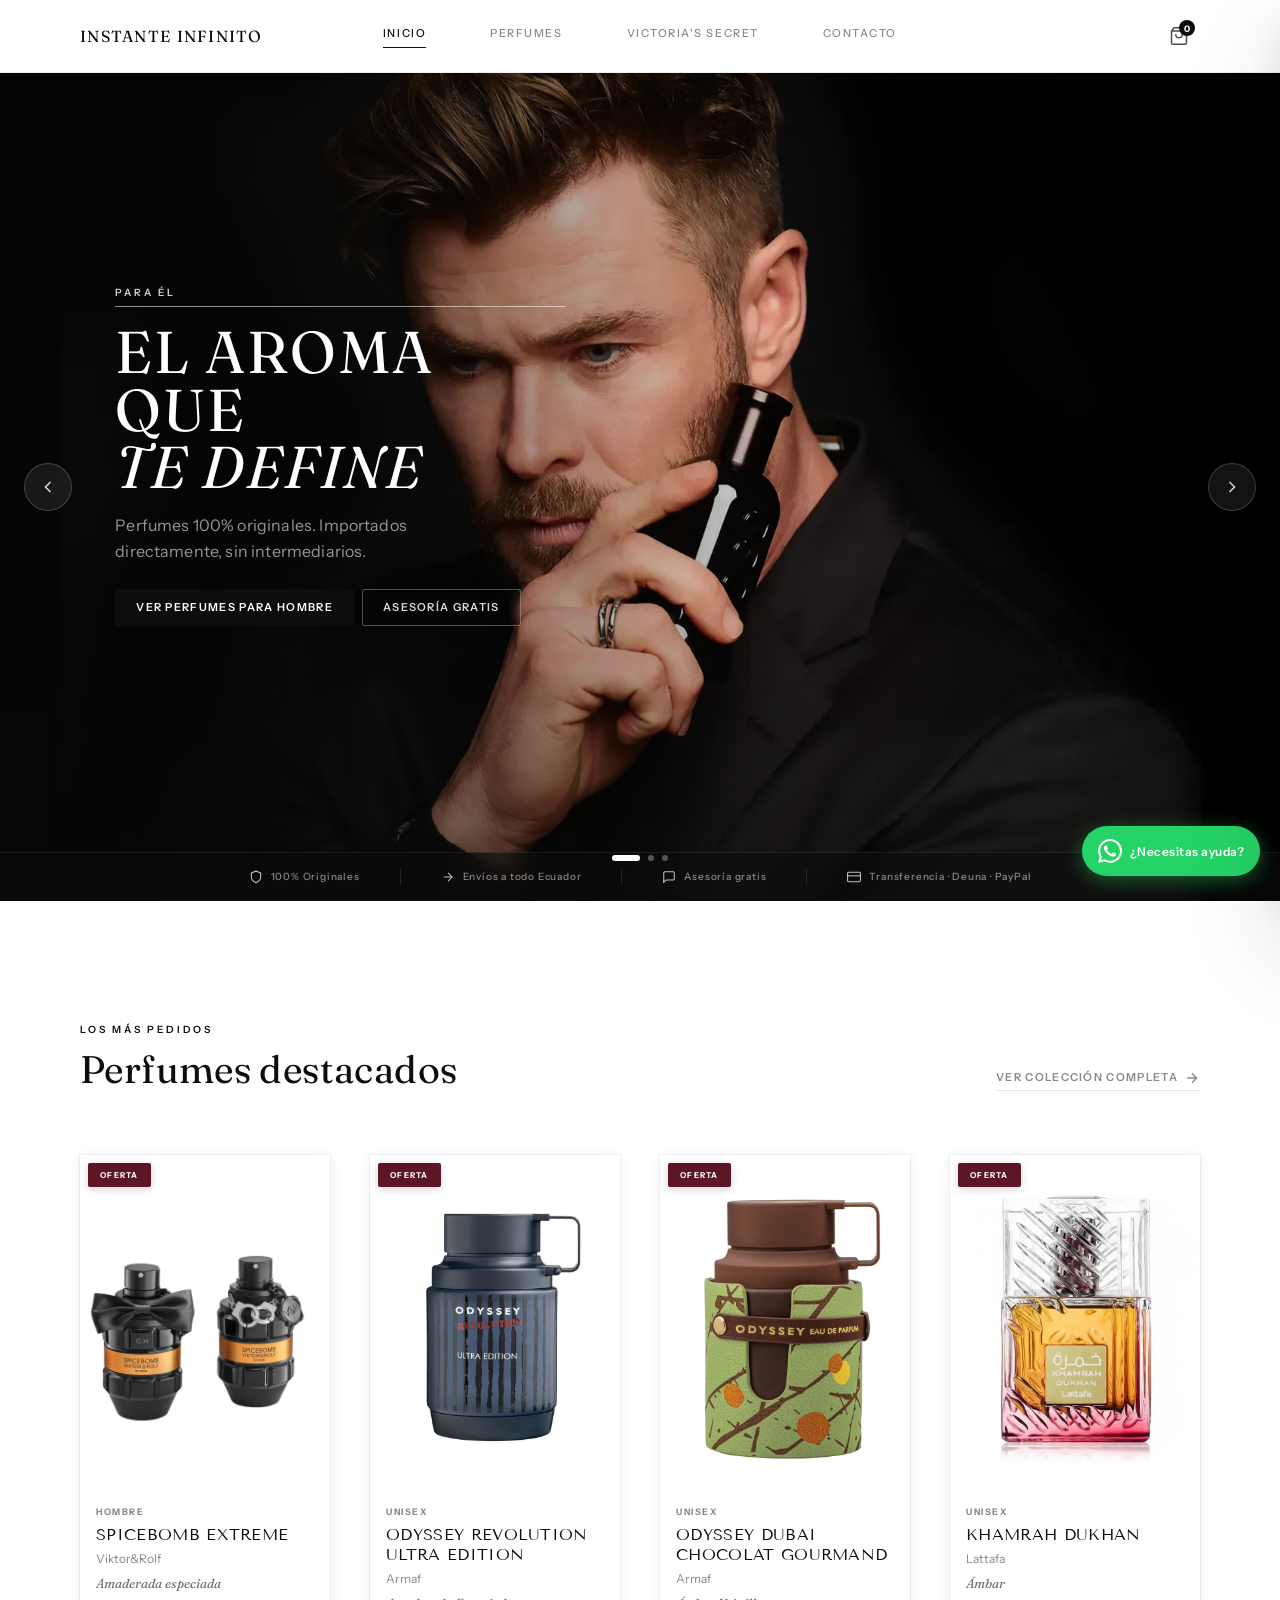
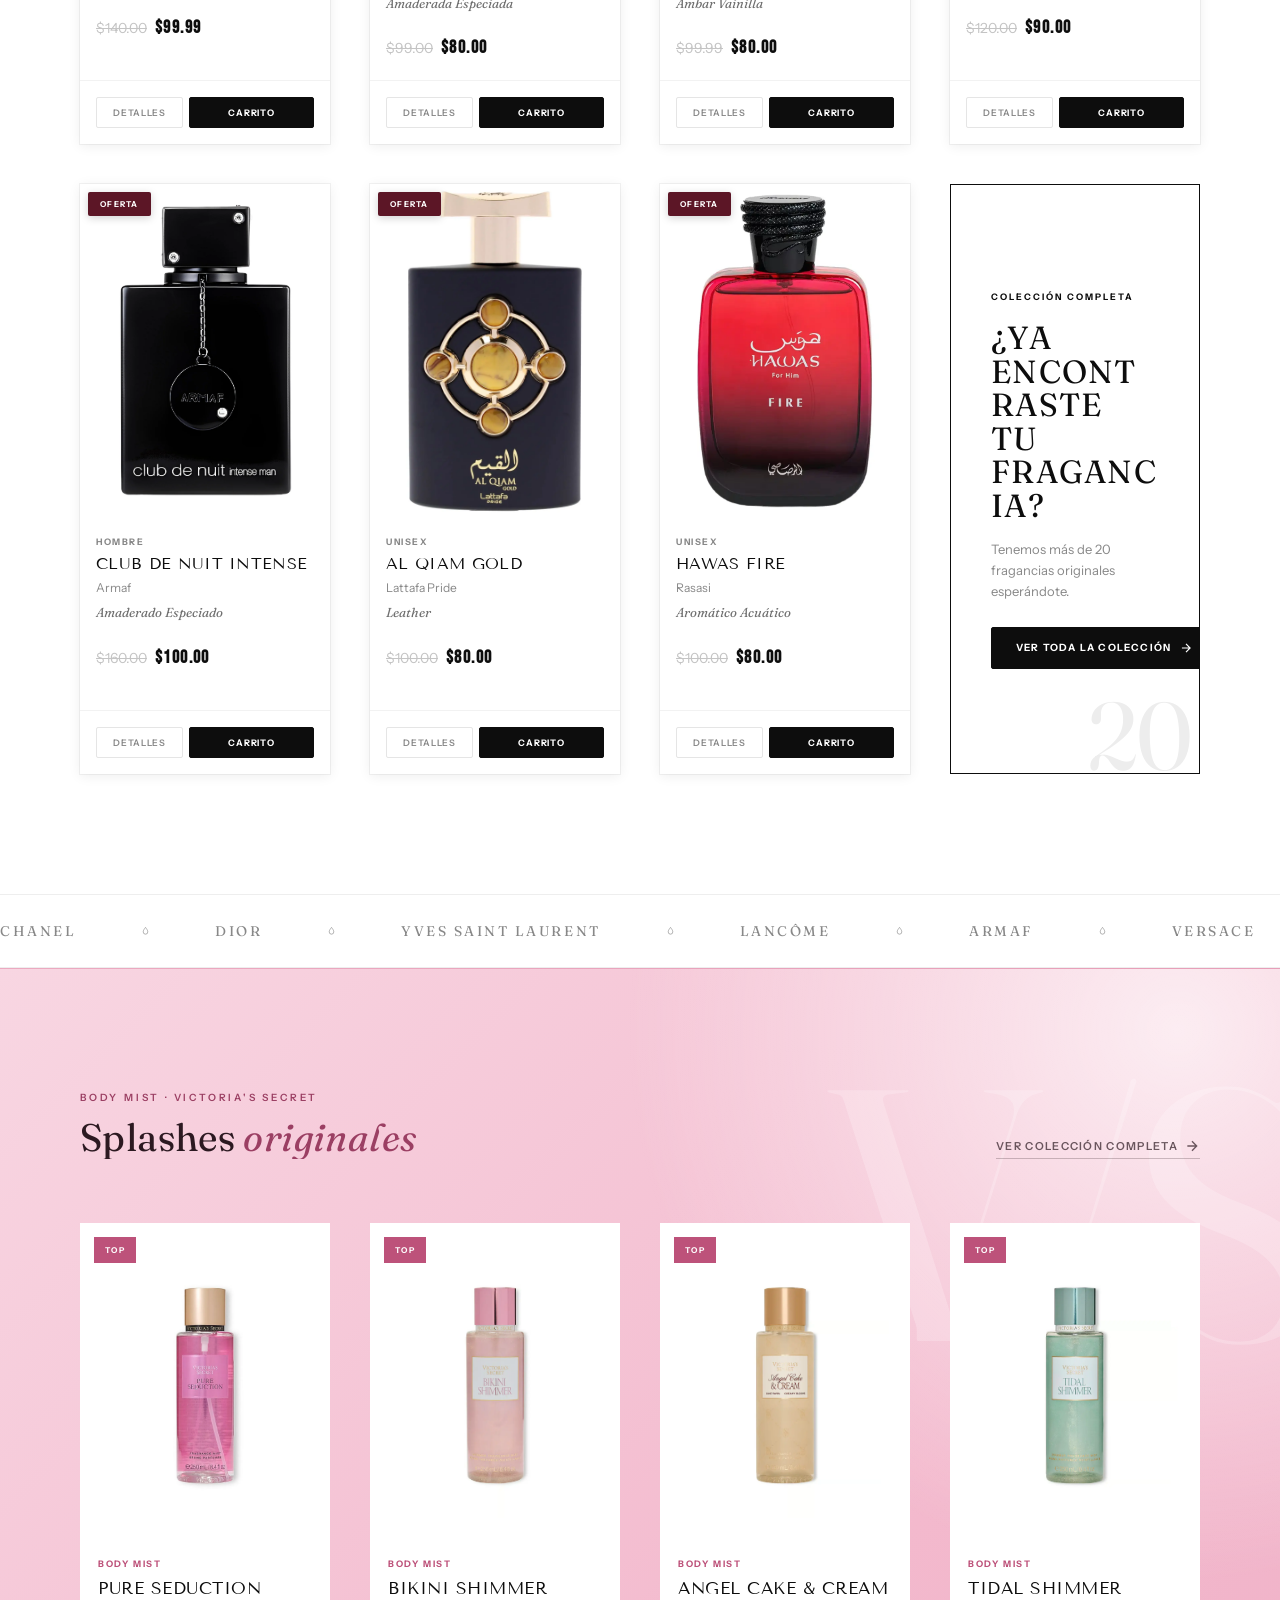
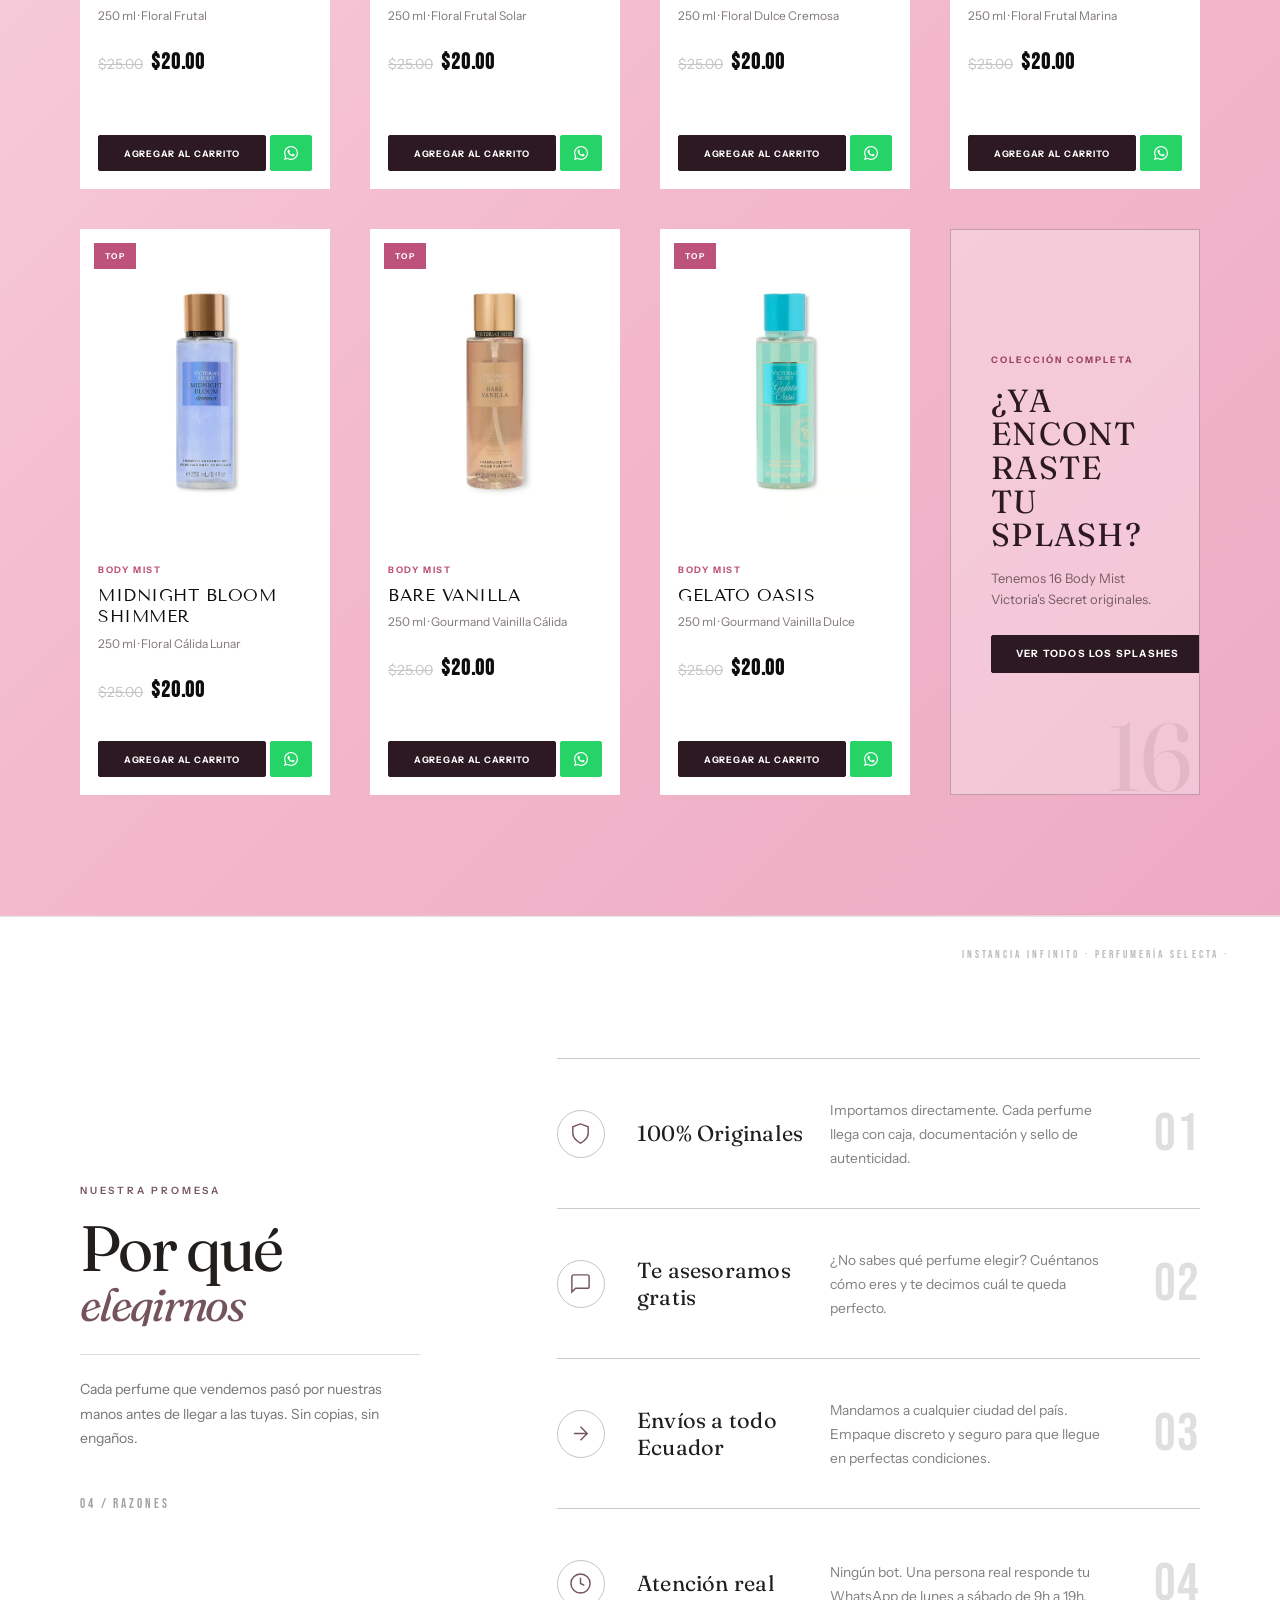
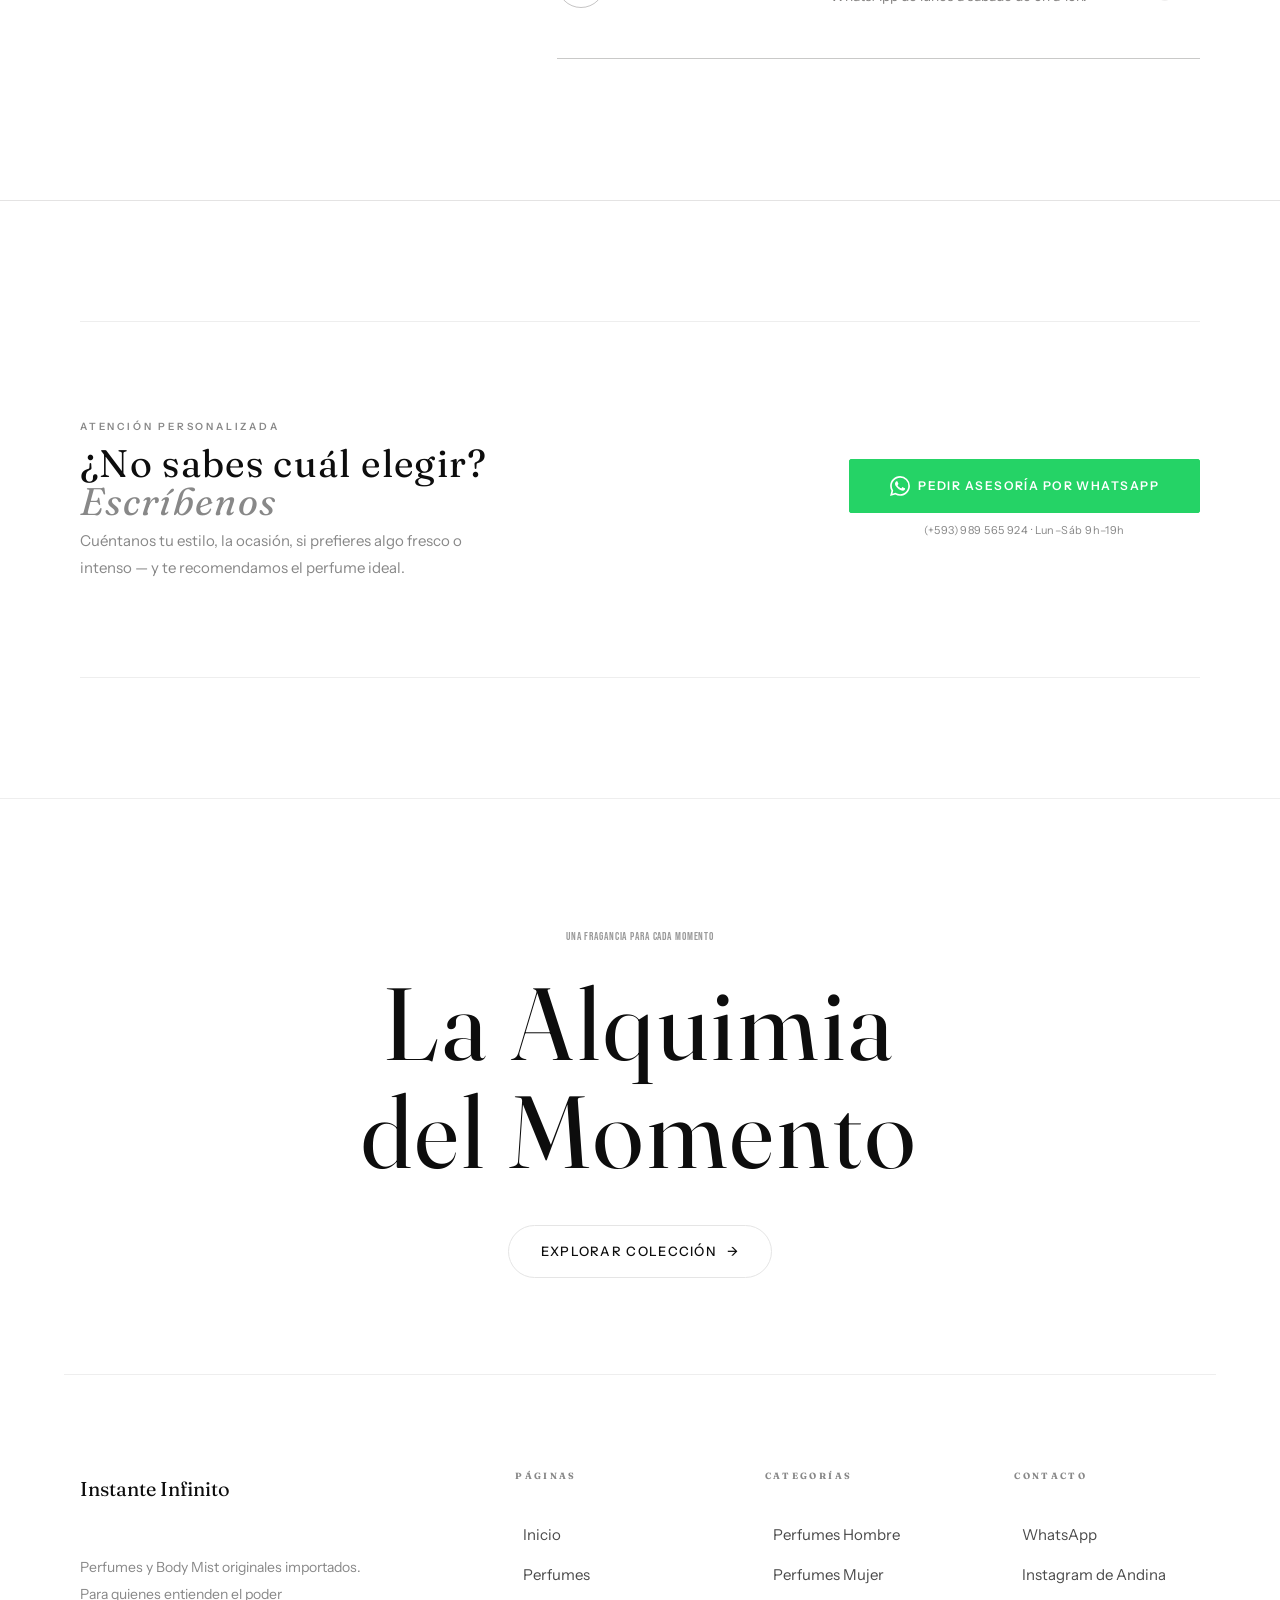
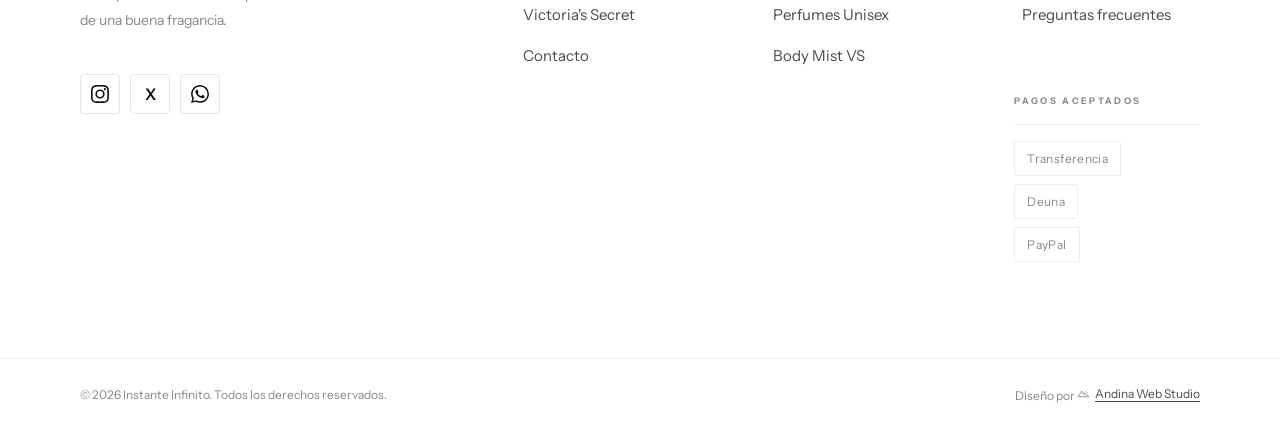
==== commit 42aab302: "feat: rediseña y moderniza Instante Infinito" ====
--- a/index.html
+++ b/index.html
@@ -29,8 +29,8 @@
   <link rel="stylesheet" href="https://cdnjs.cloudflare.com/ajax/libs/animate.css/4.1.1/animate.min.css"/>
   <link rel="stylesheet" href="https://unpkg.com/aos@2.3.4/dist/aos.css" />
   <link rel="stylesheet" href="styles.css" />
-  <link rel="stylesheet" href="vs-styles.css" />
-  <link rel="stylesheet" href="steroids.css" />
+  <link rel="stylesheet" href="vs-styles.css?v=4" />
+  <link rel="stylesheet" href="steroids.css?v=11" />
 
   <script type="application/ld+json">
   {
@@ -39,7 +39,7 @@
     "name": "Instante Infinito",
     "description": "Perfumes 100% originales importados en Quito, Ecuador.",
     "url": "https://instante-infinito.pages.dev/",
-    "telephone": "+593962277374",
+    "telephone": "+593989565924",
     "address": {
       "@type": "PostalAddress",
       "addressLocality": "Quito",
@@ -120,7 +120,7 @@
 
     <div class="hero__slide" data-slide="0">
       <div class="hero__slide-bg">
-        <img src="img/hero/slide-hombre.webp" alt="Frasgancias para hombre" class="hero__slide-img"
+        <img src="img/hero/slide-hombre.webp" alt="Fragancias para hombre" class="hero__slide-img"
              onerror="this.onerror=null;this.src='https://images.unsplash.com/photo-1523293182086-7651a899d37f?w=1400&q=85'" />
         <video class="hero__slide-video" data-autoplay muted loop playsinline preload="none"
                poster="img/hero/slide-hombre.webp" aria-hidden="true">
@@ -378,7 +378,7 @@
 
     <div class="why-us__grid">
 
-      <div class="why-us__item" data-num="01" reveal-up" style="--d:0">
+      <div class="why-us__item reveal-up" data-num="01" style="--d:0">
         <div class="why-us__icon" aria-hidden="true">
           <svg width="28" height="28" viewBox="0 0 24 24" fill="none" stroke="currentColor" stroke-width="1.5"><path d="M12 22s8-4 8-10V5l-8-3-8 3v7c0 6 8 10 8 10z"/></svg>
         </div>
@@ -386,15 +386,15 @@
         <p class="why-us__desc">Importamos directamente. Cada perfume llega con caja, documentación y sello de autenticidad.</p>
       </div>
 
-      <div class="why-us__item" data-num="02" reveal-up" style="--d:1">
+      <div class="why-us__item reveal-up" data-num="02" style="--d:1">
         <div class="why-us__icon" aria-hidden="true">
           <svg width="28" height="28" viewBox="0 0 24 24" fill="none" stroke="currentColor" stroke-width="1.5"><path d="M21 15a2 2 0 01-2 2H7l-4 4V5a2 2 0 012-2h14a2 2 0 012 2z"/></svg>
         </div>
         <h3 class="why-us__title">Te asesoramos gratis</h3>
-        <p class="why-us__desc">No sabes qué perfume elegir? Cuéntanos cómo eres y te decimos cuál te queda perfecto.</p>
-      </div>
-
-      <div class="why-us__item" data-num="03" reveal-up" style="--d:2">
+        <p class="why-us__desc">¿No sabes qué perfume elegir? Cuéntanos cómo eres y te decimos cuál te queda perfecto.</p>
+      </div>
+
+      <div class="why-us__item reveal-up" data-num="03" style="--d:2">
         <div class="why-us__icon" aria-hidden="true">
           <svg width="28" height="28" viewBox="0 0 24 24" fill="none" stroke="currentColor" stroke-width="1.5"><path d="M5 12h14M12 5l7 7-7 7"/></svg>
         </div>
@@ -402,7 +402,7 @@
         <p class="why-us__desc">Mandamos a cualquier ciudad del país. Empaque discreto y seguro para que llegue en perfectas condiciones.</p>
       </div>
 
-      <div class="why-us__item" data-num="04" reveal-up" style="--d:3">
+      <div class="why-us__item reveal-up" data-num="04" style="--d:3">
         <div class="why-us__icon" aria-hidden="true">
           <svg width="28" height="28" viewBox="0 0 24 24" fill="none" stroke="currentColor" stroke-width="1.5"><circle cx="12" cy="12" r="10"/><polyline points="12 6 12 12 16 14"/></svg>
         </div>
@@ -438,7 +438,7 @@
           <svg width="20" height="20" viewBox="0 0 24 24" fill="currentColor"><path d="M17.472 14.382c-.297-.149-1.758-.867-2.03-.967-.273-.099-.471-.148-.67.15-.197.297-.767.966-.94 1.164-.173.199-.347.223-.644.075-.297-.15-1.255-.463-2.39-1.475-.883-.788-1.48-1.761-1.653-2.059-.173-.297-.018-.458.13-.606.134-.133.298-.347.446-.52.149-.174.198-.298.298-.497.099-.198.05-.371-.025-.52-.075-.149-.669-1.612-.916-2.207-.242-.579-.487-.5-.669-.51-.173-.008-.371-.01-.57-.01-.198 0-.52.074-.792.372-.272.297-1.04 1.016-1.04 2.479 0 1.462 1.065 2.875 1.213 3.074.149.198 2.096 3.2 5.077 4.487.709.306 1.262.489 1.694.625.712.227 1.36.195 1.871.118.571-.085 1.758-.719 2.006-1.413.248-.694.248-1.289.173-1.413-.074-.124-.272-.198-.57-.347m-5.421 7.403h-.004a9.87 9.87 0 01-5.031-1.378l-.361-.214-3.741.982.998-3.648-.235-.374a9.86 9.86 0 01-1.51-5.26c.001-5.45 4.436-9.884 9.888-9.884 2.64 0 5.122 1.03 6.988 2.898a9.825 9.825 0 012.893 6.994c-.003 5.45-4.437 9.884-9.885 9.884m8.413-18.297A11.815 11.815 0 0012.05 0C5.495 0 .16 5.335.157 11.892c0 2.096.547 4.142 1.588 5.945L.057 24l6.305-1.654a11.882 11.882 0 005.683 1.448h.005c6.554 0 11.890-5.335 11.893-11.893a11.821 11.821 0 00-3.48-8.413z"/></svg>
           Pedir asesoría por WhatsApp
         </a>
-        <p class="cta-section__note" id="ctaPhone">(+593) 962 277 374 · Lun–Sáb 9h–19h</p>
+        <p class="cta-section__note" id="ctaPhone">(+593) 989 565 924 · Lun–Sáb 9h–19h</p>
       </div>
     </div>
   </div>
@@ -478,13 +478,13 @@
         </a>
         <p class="footer__desc">Perfumes y Body Mist originales importados.<br>Para quienes entienden el poder<br>de una buena fragancia.</p>
         <div class="footer__social" aria-label="Redes sociales">
-          <a href="https://instagram.com/cri5ti4n_91" target="_blank" rel="noopener noreferrer" class="footer__social-link" aria-label="Instagram">
+          <a href="https://www.instagram.com/andinawebstudio/" target="_blank" rel="noopener noreferrer" class="footer__social-link" aria-label="Instagram de Andina Web Studio">
             <svg width="18" height="18" viewBox="0 0 24 24" fill="currentColor"><path d="M12 2.163c3.204 0 3.584.012 4.85.07 3.252.148 4.771 1.691 4.919 4.919.058 1.265.069 1.645.069 4.849 0 3.205-.012 3.584-.069 4.849-.149 3.225-1.664 4.771-4.919 4.919-1.266.058-1.644.07-4.85.07-3.204 0-3.584-.012-4.849-.07-3.26-.149-4.771-1.699-4.919-4.92-.058-1.265-.07-1.644-.07-4.849 0-3.204.013-3.583.07-4.849.149-3.227 1.664-4.771 4.919-4.919 1.266-.057 1.645-.069 4.849-.069zM12 0C8.741 0 8.333.014 7.053.072 2.695.272.273 2.69.073 7.052.014 8.333 0 8.741 0 12c0 3.259.014 3.668.072 4.948.2 4.358 2.618 6.78 6.98 6.98C8.333 23.986 8.741 24 12 24c3.259 0 3.668-.014 4.948-.072 4.354-.2 6.782-2.618 6.979-6.98.059-1.28.073-1.689.073-4.948 0-3.259-.014-3.667-.072-4.947-.196-4.354-2.617-6.78-6.979-6.98C15.668.014 15.259 0 12 0zm0 5.838a6.162 6.162 0 100 12.324 6.162 6.162 0 000-12.324zM12 16a4 4 0 110-8 4 4 0 010 8zm6.406-11.845a1.44 1.44 0 100 2.881 1.44 1.44 0 000-2.881z"/></svg>
           </a>
-          <a href="https://facebook.com/cristian.castillo.781816?locale=es_LA" target="_blank" rel="noopener noreferrer" class="footer__social-link" aria-label="Facebook">
+          <a href="https://x.com/andinawebstudio" target="_blank" rel="noopener noreferrer" class="footer__social-link footer__social-link--x" aria-label="X de Andina Web Studio">
             <svg width="18" height="18" viewBox="0 0 24 24" fill="currentColor"><path d="M24 12.073c0-6.627-5.373-12-12-12s-12 5.373-12 12c0 5.99 4.388 10.954 10.125 11.854v-8.385H7.078v-3.47h3.047V9.43c0-3.007 1.792-4.669 4.533-4.669 1.312 0 2.686.235 2.686.235v2.953H15.83c-1.491 0-1.956.925-1.956 1.874v2.25h3.328l-.532 3.47h-2.796v8.385C19.612 23.027 24 18.062 24 12.073z"/></svg>
           </a>
-          <a href="https://tiktok.com/@dolcegabbana" target="_blank" rel="noopener noreferrer" class="footer__social-link" aria-label="TikTok">
+          <a href="https://x.com/andinawebstudio" target="_blank" rel="noopener noreferrer" class="footer__social-link" aria-label="TikTok">
             <svg width="18" height="18" viewBox="0 0 24 24" fill="currentColor"><path d="M19.59 6.69a4.83 4.83 0 01-3.77-4.25V2h-3.45v13.67a2.89 2.89 0 01-2.88 2.5 2.89 2.89 0 01-2.89-2.89 2.89 2.89 0 012.89-2.89c.28 0 .54.04.79.1V9.01a6.28 6.28 0 00-.79-.05 6.34 6.34 0 00-6.34 6.34 6.34 6.34 0 006.34 6.34 6.34 6.34 0 006.33-6.34V8.69a8.17 8.17 0 004.78 1.52V6.75a4.85 4.85 0 01-1.01-.06z"/></svg>
           </a>
           <a href="#" class="footer__social-link" id="footerWaLink" aria-label="WhatsApp">
@@ -520,7 +520,7 @@
         <h3 class="footer__col-title">Contacto</h3>
         <ul class="footer__links">
           <li><a href="#" class="footer__link" id="footerWaLink2">WhatsApp</a></li>
-          <li><a href="https://instagram.com/instanteinfinito" target="_blank" rel="noopener noreferrer" class="footer__link">Instagram</a></li>
+          <li><a href="https://www.instagram.com/andinawebstudio/" target="_blank" rel="noopener noreferrer" class="footer__link">Instagram de Andina</a></li>
           <li><a href="contacto.html" class="footer__link">Preguntas frecuentes</a></li>
         </ul>
         <div class="footer__pagos">
@@ -594,8 +594,8 @@
 <!-- MODAL — inyectado por app.js -->
 <div id="modalContainer" role="region" aria-label="Detalle del producto"></div>
 
-<script src="app.js" type="module"></script>
-<script src="vs-app.js" type="module"></script>
+<script src="app.js?v=2" type="module"></script>
+<script src="vs-app.js?v=2" type="module"></script>
   <script src="https://unpkg.com/aos@2.3.4/dist/aos.js"></script>
   <script>
     AOS.init({
@@ -605,6 +605,6 @@
       offset: 40
     });
   </script>
-<script src="steroids.js"></script>
+<script src="steroids.js?v=4"></script>
 </body>
 </html>
--- a/vs-styles.css
+++ b/vs-styles.css
@@ -677,3 +677,387 @@
 .splash-modal__img-wrap {
   cursor: zoom-in;
 }
+
+/* ============================================================
+   VS 2026 — REDISEÑO EDITORIAL
+   ============================================================ */
+:root{
+  --vs-pink:#ef9fba;
+  --vs-pink-dark:#bd527a;
+  --vs-pink-pale:rgba(239,159,186,.12);
+  --vs-pink-mid:rgba(239,159,186,.28);
+  --vs-cream:#fff1f6;
+  --vs-cream-dark:#f9dce6;
+  --vs-ink:#2c1921;
+  --vs-paper:#fffafd;
+}
+
+/* Hero cinematográfico y contenido más contenido. */
+.vs-hero{
+  height:82dvh;
+  min-height:610px;
+  max-height:880px;
+  align-items:center;
+  background:#d98fac;
+  isolation:isolate;
+}
+.vs-hero::after{
+  content:'BODY MIST';
+  position:absolute;
+  right:-.03em;
+  bottom:-.13em;
+  z-index:1;
+  font-family:var(--font-hero);
+  font-size:clamp(7rem, 17vw, 15rem);
+  letter-spacing:-.055em;
+  color:rgba(255,255,255,.035);
+  pointer-events:none;
+  white-space:nowrap;
+}
+.vs-hero__bg{
+  background:none;
+}
+.vs-hero__bg-img{
+  opacity:.82;
+  mix-blend-mode:normal;
+  object-position:70% 28%;
+  filter:saturate(.72) contrast(1.05);
+  transform:scale(1.025);
+  transition:transform 7s var(--expo);
+}
+.vs-hero__video{
+  position:absolute;
+  inset:0;
+  z-index:1;
+  width:100%;
+  height:100%;
+  object-fit:cover;
+  object-position:center;
+  filter:saturate(.9) contrast(.96);
+}
+.vs-hero:hover .vs-hero__bg-img{ transform:scale(1); }
+.vs-hero__overlay{
+  z-index:2;
+  background:
+    linear-gradient(90deg, rgba(63,25,42,.88) 0%, rgba(83,34,56,.68) 34%, rgba(179,86,125,.18) 64%, rgba(239,159,186,.05) 82%),
+    linear-gradient(0deg, rgba(55,22,37,.5), transparent 48%);
+}
+.vs-hero__content{
+  padding-top:72px;
+  padding-bottom:72px;
+  max-width:1200px;
+}
+.vs-hero__eyebrow{
+  border:0;
+  padding:0;
+  color:rgba(255,255,255,.62);
+  margin-bottom:22px;
+}
+.vs-hero__title{
+  max-width:560px;
+  font-size:clamp(3.6rem, 6.6vw, 6.4rem);
+  line-height:.86;
+  letter-spacing:-.025em;
+  margin-bottom:26px;
+}
+.vs-hero__title em{
+  color:#fff;
+  font-style:italic;
+  font-family:var(--font-display);
+  text-transform:none;
+  font-size:.82em;
+  letter-spacing:-.04em;
+}
+.vs-hero__subtitle{
+  max-width:390px;
+  color:rgba(255,255,255,.68);
+  font-size:.95rem;
+  margin-bottom:26px;
+}
+.vs-hero__cta{
+  display:inline-flex;
+  align-items:center;
+  gap:18px;
+  padding-bottom:7px;
+  border-bottom:1px solid rgba(255,255,255,.5);
+  color:#fff;
+  font-size:.65rem;
+  font-weight:600;
+  letter-spacing:.18em;
+  text-transform:uppercase;
+  transition:gap .25s var(--ease-editorial), border-color .25s;
+}
+.vs-hero__cta:hover{ gap:25px; border-color:#fff; }
+.vs-hero__pills{
+  margin-top:42px;
+  gap:0;
+}
+.vs-hero__pill{
+  padding:0 18px;
+  border:0;
+  border-right:1px solid rgba(255,255,255,.22);
+  background:none;
+  color:rgba(255,255,255,.5);
+}
+.vs-hero__pill:first-child{ padding-left:0; }
+.vs-hero__pill:last-child{ border-right:0; }
+
+/* Barra de filtros como navegación editorial. */
+.vs-page .vs-filter-bar{
+  position:sticky;
+  top:var(--header-h);
+  z-index:40;
+  background:rgba(251,249,249,.92);
+  backdrop-filter:blur(18px);
+  -webkit-backdrop-filter:blur(18px);
+  border-color:rgba(127,48,73,.12);
+}
+.vs-filter-bar .fpill{
+  border:0;
+  border-radius:0;
+  padding:12px 16px;
+  background:transparent;
+  border-bottom:1px solid transparent;
+}
+.vs-filter-bar .fpill--on,
+.vs-filter-bar .fpill--on:hover,
+.vs-filter-bar .fpill--on:focus,
+.vs-filter-bar .fpill--on:active{
+  color:var(--vs-ink) !important;
+  background:transparent !important;
+  border-color:var(--vs-ink) !important;
+}
+
+.vs-page .catalog-section{
+  background:var(--vs-paper);
+  padding-top:80px;
+}
+.products-grid--vs{ gap:22px; }
+
+/* Tarjetas de catálogo más limpias, similares a una campaña beauty. */
+.splash-card{
+  background:#fff;
+  box-shadow:none;
+  border:0;
+}
+.splash-card__img-wrap{
+  aspect-ratio:4 / 5;
+  background:#fff;
+}
+.splash-card__img{
+  object-fit:contain;
+  padding:18px;
+}
+@media (hover:hover) and (pointer:fine){
+  .splash-card:hover{
+    box-shadow:0 24px 70px rgba(56,21,33,.12);
+    transform:translateY(-6px);
+  }
+  .splash-card:hover .splash-card__img{ transform:scale(1.035); }
+}
+.splash-card__badge{
+  top:14px;
+  left:14px;
+  padding:6px 11px;
+  border-radius:0;
+  box-shadow:none;
+}
+.splash-card__badge--hot,
+.splash-card__badge--new,
+.splash-card__badge--offer{ background:var(--vs-pink-dark); }
+.splash-card__info{
+  padding:20px 18px 0;
+  gap:5px;
+}
+.splash-card__type{ color:var(--vs-pink-dark); }
+.splash-card__name{
+  font-size:1.08rem;
+  line-height:1.25;
+  letter-spacing:.03em;
+}
+.splash-card__ml{ color:#81777a; }
+.splash-card__price-row{ margin-top:13px; }
+.splash-card__price{
+  font-family:'Bebas Neue',var(--font-ui);
+  font-size:1.35rem;
+  letter-spacing:.04em;
+}
+.splash-card__actions{
+  padding:16px 18px 18px;
+  grid-template-columns:1fr 42px;
+  border-top:0;
+}
+.splash-card__btn-cart{
+  background:var(--vs-ink);
+  border-color:var(--vs-ink);
+}
+.splash-card__btn-cart:hover{ background:var(--vs-pink-dark); border-color:var(--vs-pink-dark); }
+
+/* Sección VS dentro del inicio: campaña beauty rosa, luminosa y femenina. */
+.vs-featured{
+  position:relative;
+  isolation:isolate;
+  overflow:hidden;
+  background:
+    radial-gradient(circle at 92% 4%, rgba(255,255,255,.72), transparent 29%),
+    linear-gradient(135deg, #f8d6e2 0%, #f3b9cd 52%, #edabc3 100%);
+  border-top:1px solid rgba(189,82,122,.14);
+  border-bottom:1px solid rgba(189,82,122,.14);
+}
+.vs-featured::before{
+  content:'V / S';
+  position:absolute;
+  right:-.04em;
+  top:-.2em;
+  z-index:-1;
+  font-family:var(--font-hero);
+  font-size:clamp(10rem, 28vw, 25rem);
+  color:rgba(255,255,255,.2);
+  letter-spacing:-.1em;
+}
+.vs-featured .section-title{ color:var(--vs-ink); }
+.vs-featured .section-title em{ font-style:italic; color:#9b3f63; }
+.vs-featured .eyebrow{ color:#9b3f63; }
+.vs-featured .link-arrow,
+.vs-featured .vs-link-arrow{
+  color:rgba(44,25,33,.7);
+  border-color:rgba(44,25,33,.24);
+}
+.vs-featured .link-arrow:hover{ color:var(--vs-ink); border-color:var(--vs-ink); }
+.vs-featured .splash-card{ border:0; }
+.vs-featured .featured-cta-card{
+  border-color:rgba(44,25,33,.25);
+  background:rgba(255,255,255,.3);
+}
+.vs-featured .featured-cta-card__eyebrow{ color:#9b3f63; }
+.vs-featured .featured-cta-card__title{ color:var(--vs-ink); }
+.vs-featured .featured-cta-card__text{ color:rgba(44,25,33,.62); }
+.vs-featured .featured-cta-card__btn{ background:var(--vs-ink); color:#fff; border-color:var(--vs-ink); }
+.vs-featured .featured__dot{ background:rgba(44,25,33,.2); }
+.vs-featured .featured__dot--on{ background:var(--vs-ink); }
+
+/* Modal VS actualizado. */
+.splash-modal{
+  max-width:980px;
+  grid-template-columns:48% 52%;
+  background:#fff;
+}
+.splash-modal__gallery{ background:var(--vs-cream); }
+.splash-modal__img{ padding:34px; }
+.splash-modal__thumbs{ padding:10px; gap:7px; background:#fff; border-color:var(--border-soft); }
+.splash-modal__info{ padding:40px; gap:18px; }
+.splash-modal__type{ color:var(--vs-pink-dark); }
+.splash-modal__name{ font-size:2rem; line-height:1.08; }
+.splash-modal__price{ color:var(--vs-ink); font-size:2rem; }
+.splash-modal__meta-pill{ background:transparent; border-color:var(--border); color:var(--text-soft); }
+.splash-modal__actions{ padding:16px 40px 28px; }
+
+@media (max-width:768px){
+  .vs-hero{
+    height:78dvh;
+    min-height:640px;
+    align-items:flex-end;
+  }
+  .vs-hero::after{ font-size:30vw; bottom:.05em; }
+  .vs-hero__bg-img{ object-position:62% center; opacity:.75; }
+  .vs-hero__video{ object-position:58% center; }
+  .vs-hero__overlay{
+    background:linear-gradient(0deg, rgba(62,24,41,.9) 0%, rgba(124,52,82,.56) 48%, rgba(239,159,186,.06) 78%);
+  }
+  .vs-hero__content{ padding:0 16px 54px; }
+  .vs-hero__title{ font-size:clamp(3.35rem, 17vw, 4.8rem); max-width:350px; }
+  .vs-hero__subtitle{ max-width:330px; color:rgba(255,255,255,.72); }
+  .vs-hero__pills{ display:none; }
+  .vs-page .vs-filter-bar{ top:var(--header-h); }
+  .vs-filter-bar .filter-bar__inner{ gap:5px; }
+  .vs-filter-bar .filter-bar__pills{
+    width:100%;
+    overflow-x:auto;
+    flex-wrap:nowrap;
+    scrollbar-width:none;
+  }
+  .vs-filter-bar .filter-bar__pills::-webkit-scrollbar{ display:none; }
+  .vs-filter-bar .fpill{ flex:0 0 auto; padding:11px 13px; }
+  .vs-filter-bar .filter-bar__right{ display:none; }
+  .vs-page .catalog-section{ padding-top:48px; }
+  .products-grid--vs{ gap:10px !important; }
+  .products-grid--vs .splash-card__img-wrap{ aspect-ratio:1 / 1.25; }
+  .products-grid--vs .splash-card__img{ padding:9px; }
+  .products-grid--vs .splash-card__info{ padding:13px 11px 0; }
+  .products-grid--vs .splash-card__name{ font-size:.88rem; }
+  .products-grid--vs .splash-card__ml{ font-size:.66rem; }
+  .products-grid--vs .splash-card__actions{ padding:11px; grid-template-columns:1fr; }
+  .products-grid--vs .splash-card__btn-wa{ display:none; }
+
+  #vsHomeGrid .splash-card,
+  #vsHomeGrid .featured-cta-card{
+    flex:0 0 calc(100vw - 48px);
+    max-width:none;
+  }
+  #vsHomeGrid .splash-card__img-wrap{ aspect-ratio:1 / 1.08; }
+  #vsHomeGrid .splash-card__img{ padding:16px; }
+
+  .modal-overlay:has(.splash-modal){
+    align-items:stretch !important;
+    padding:0;
+    background:#fff;
+  }
+  .splash-modal{
+    width:100%;
+    height:100dvh;
+    max-width:none;
+    max-height:100dvh !important;
+    border-radius:0;
+    overflow-y:auto;
+    display:flex;
+    flex-direction:column;
+    transform:none;
+  }
+  .splash-modal__gallery{
+    height:auto;
+    max-height:none;
+    min-height:0;
+    flex:none;
+    background:var(--vs-cream);
+  }
+  .splash-modal__img-wrap{
+    height:46dvh;
+    min-height:330px;
+    max-height:480px;
+    flex:none;
+  }
+  .splash-modal__img{ padding:28px 34px 18px; }
+  .splash-modal__thumbs{
+    min-height:64px;
+    padding:8px 16px 10px;
+    overflow-x:auto;
+    flex-wrap:nowrap;
+    scrollbar-width:none;
+  }
+  .splash-modal__info{
+    flex:none;
+    overflow:visible;
+    padding:28px 20px 34px;
+    gap:18px;
+  }
+  .splash-modal__name{ font-size:clamp(1.9rem, 8vw, 2.35rem); padding-right:0; }
+  .splash-modal__price{ font-size:2.15rem; }
+  .splash-modal__dato{ align-items:flex-start; }
+  .splash-modal__desc{ font-size:.94rem; line-height:1.75; }
+  .splash-modal__actions{
+    position:sticky;
+    bottom:0;
+    z-index:915;
+    display:grid;
+    grid-template-columns:1fr 54px;
+    gap:8px;
+    padding:12px 16px calc(12px + env(safe-area-inset-bottom));
+    background:rgba(255,255,255,.96);
+    backdrop-filter:blur(14px);
+    border-top:1px solid var(--border);
+    box-shadow:0 -10px 30px rgba(0,0,0,.07);
+  }
+  .splash-modal__actions .btn{ min-height:48px; padding:12px 10px; }
+  .splash-modal__actions .btn--wa{ font-size:0; padding:0; }
+  .splash-modal__actions .btn--wa svg{ width:22px; height:22px; margin:0; }
+}
--- a/steroids.css
+++ b/steroids.css
@@ -258,7 +258,7 @@
   background:var(--bg-dark);
   display:flex; align-items:center; justify-content:center;
   transition:opacity .7s var(--ease-editorial), visibility .7s;
-  animation:iiForceHide 0s 4.5s forwards;
+  animation:iiForceHide 0s 1.5s forwards;
 }
 @keyframes iiForceHide{ to{ opacity:0; visibility:hidden; } }
 #iiPreloader__word{
@@ -607,3 +607,622 @@
 .hero__slide-bg{
   will-change:transform;
 }
+
+/* ============================================================
+   REFINAMIENTO VISUAL — menos ruido, más protagonismo al video
+   ============================================================ */
+
+/* Hero desktop: bloque editorial más contenido y overlay localizado. */
+@media (min-width:769px){
+  .hero__slide-content{
+    max-width:590px;
+    justify-content:center;
+    padding-left:clamp(5rem, 9vw, 8.5rem);
+    padding-right:1.5rem;
+  }
+  .hero__title{
+    max-width:520px;
+    font-size:clamp(2.65rem, 4.6vw, 4.9rem);
+    line-height:.98;
+    margin-bottom:1rem;
+  }
+  .hero__subtitle{
+    max-width:360px;
+    margin-bottom:1.5rem;
+  }
+  .hero__slide-overlay{
+    background:
+      linear-gradient(90deg, rgba(8,8,8,.78) 0%, rgba(8,8,8,.54) 30%, rgba(8,8,8,.13) 58%, transparent 78%),
+      linear-gradient(0deg, rgba(8,8,8,.34) 0%, transparent 38%);
+  }
+  .hero__btns .btn{ padding:12px 20px; }
+}
+
+/* Tarjetas: dos acciones claras; WhatsApp permanece en modal y flotante. */
+.product-card__btn-wa{ display:none; }
+.product-card__actions{ grid-template-columns:.82fr 1.18fr; gap:6px; }
+.product-card__img-wrap{ background:#fbfbfa; }
+.product-card__family{ color:#6f6f6f; }
+.product-card__badge--hot,
+.product-card__badge--offer,
+.product-card__badge--new{ background:var(--accent-wine); }
+
+/* Promesas compactas: menos espacio vacío y decoración subordinada. */
+.why-us__item{ padding:2rem 1.5rem; gap:.75rem; }
+.why-us__item::after{ font-size:3.6rem; opacity:.72; }
+.why-us__icon{ width:42px; height:42px; }
+.why-us__icon svg{ width:23px; height:23px; }
+.why-us__desc{ line-height:1.65; }
+
+@media (max-width:768px){
+  .hero{
+    height:82dvh;
+    min-height:620px;
+  }
+  .hero__slide-content{
+    justify-content:flex-end;
+    max-width:100%;
+    padding:0 1rem 5rem;
+  }
+  .hero__title{
+    max-width:340px;
+    font-size:clamp(2.65rem, 12vw, 3.65rem);
+    margin-bottom:1rem;
+  }
+  .hero__subtitle{
+    max-width:330px;
+    color:rgba(255,255,255,.76);
+    margin-bottom:1.25rem;
+  }
+  .hero__slide-overlay{
+    background:linear-gradient(0deg, rgba(8,8,8,.88) 0%, rgba(8,8,8,.50) 42%, rgba(8,8,8,.06) 72%);
+  }
+
+  .products-grid--featured{
+    gap:12px;
+    padding-right:1rem;
+    scroll-padding-left:0;
+  }
+  .products-grid--featured .product-card,
+  .products-grid--featured .featured-cta-card{
+    flex:0 0 calc(100vw - 48px);
+    max-width:none;
+  }
+  .products-grid--featured .product-card__img-wrap{ aspect-ratio:1 / 1.08; }
+  .products-grid--featured .product-card__img{ object-fit:contain; padding:10px; }
+
+  .why-us__grid{ grid-template-columns:repeat(2, minmax(0,1fr)); gap:10px; }
+  .why-us__item{ padding:1.5rem 1rem; min-height:220px; }
+  .why-us__item::after{ font-size:3rem; }
+}
+
+@media (max-width:480px){
+  .products-grid--featured .product-card,
+  .products-grid--featured .featured-cta-card{ flex-basis:calc(100vw - 48px); }
+  .why-us__grid{ grid-template-columns:1fr; }
+  .why-us__item{
+    min-height:0;
+    display:grid;
+    grid-template-columns:42px 1fr;
+    column-gap:1rem;
+    row-gap:.4rem;
+    align-items:start;
+  }
+  .why-us__icon{ grid-row:1 / span 2; }
+  .why-us__title,
+  .why-us__desc{ grid-column:2; }
+}
+
+/* ============================================================
+   MODAL MÓVIL — ficha de producto a pantalla completa
+   ============================================================ */
+@media (max-width:768px){
+  .modal-overlay{
+    padding:0;
+    align-items:stretch;
+    background:#fff;
+    backdrop-filter:none;
+    -webkit-backdrop-filter:none;
+  }
+  .modal{
+    width:100%;
+    height:100dvh;
+    max-width:none;
+    max-height:100dvh !important;
+    border:0;
+    border-radius:0;
+    overflow-y:auto;
+    overflow-x:hidden;
+    display:flex;
+    flex-direction:column;
+    overscroll-behavior:contain;
+    background:#fff;
+    animation:none !important;
+  }
+  .modal__close{
+    position:fixed;
+    top:calc(12px + env(safe-area-inset-top));
+    right:12px;
+    width:42px;
+    height:42px;
+    z-index:920;
+    background:rgba(255,255,255,.94);
+    box-shadow:0 5px 22px rgba(0,0,0,.12);
+  }
+  .modal__gallery{
+    flex:0 0 auto;
+    height:auto;
+    padding:0;
+    gap:0;
+    overflow:visible;
+    border:0;
+    background:#fafafa;
+  }
+  .modal__main-img-wrap{
+    flex:none;
+    width:100%;
+    height:46dvh;
+    min-height:330px;
+    max-height:480px;
+    overflow:hidden;
+    background:#fafafa;
+  }
+  .modal__main-img{
+    padding:28px 34px 18px;
+    object-fit:contain;
+  }
+  .modal__thumbs{
+    width:100%;
+    min-height:64px;
+    padding:8px 16px 10px;
+    overflow-x:auto;
+    flex-wrap:nowrap;
+    background:#fff;
+    border-bottom:1px solid var(--border-soft);
+    scrollbar-width:none;
+  }
+  .modal__thumbs::-webkit-scrollbar{ display:none; }
+  .modal__thumb{ width:48px; height:48px; }
+  .modal__info{
+    flex:none;
+    min-height:0;
+    overflow:visible;
+    padding:28px 20px 32px;
+    gap:20px;
+  }
+  .modal__cat{ font-size:.625rem; }
+  .modal__name{
+    font-size:clamp(1.8rem, 8vw, 2.35rem);
+    line-height:1.08;
+    padding-right:0;
+  }
+  .modal__brand{ font-size:.9rem; }
+  .modal__price{ font-size:2.1rem; }
+  .modal__meta{ padding:10px 0; }
+  .modal__meta-item{ padding:10px 12px; }
+  .modal__meta-val{ font-size:.9rem; }
+  .modal__pyramid{ flex-direction:column; gap:0; }
+  .modal__pyramid-row{
+    width:100%;
+    padding:14px 0;
+    border-right:0;
+    border-bottom:1px solid var(--border-soft);
+    display:grid;
+    grid-template-columns:86px 1fr;
+    align-items:start;
+    gap:14px;
+  }
+  .modal__pyramid-stage{
+    padding:2px 0 0;
+    border:0;
+    font-size:.56rem;
+  }
+  .modal__notes{ flex-direction:row; flex-wrap:wrap; gap:7px 14px; }
+  .note{ font-size:.8rem; }
+  .modal__bar-row{ padding:14px 0; }
+  .modal__desc{ font-size:.94rem; line-height:1.75; }
+  .modal__actions{
+    position:sticky;
+    bottom:0;
+    z-index:915;
+    flex:none;
+    display:grid;
+    grid-template-columns:1fr 54px;
+    gap:8px;
+    padding:12px 16px calc(12px + env(safe-area-inset-bottom));
+    background:rgba(255,255,255,.96);
+    backdrop-filter:blur(14px);
+    -webkit-backdrop-filter:blur(14px);
+    border-top:1px solid var(--border);
+    box-shadow:0 -10px 30px rgba(0,0,0,.07);
+  }
+  .modal__actions .btn{ min-height:48px; padding:12px 10px; }
+  .modal__actions .btn--wa{ font-size:0; padding:0; }
+  .modal__actions .btn--wa svg{ width:22px; height:22px; margin:0; }
+}
+
+/* ============================================================
+   CONTACTO — presentación de la demo por Andina Web Studio
+   ============================================================ */
+.page-contacto > main > .page-hero,
+.page-contacto .contact-main,
+.page-contacto .promises-section{ display:none; }
+
+.demo-contact{
+  position:relative;
+  min-height:calc(100dvh - var(--header-h));
+  overflow:hidden;
+  display:flex;
+  align-items:center;
+  color:#fff;
+  background:
+    radial-gradient(circle at 78% 22%, rgba(255,255,255,.12), transparent 28%),
+    radial-gradient(circle at 18% 88%, rgba(255,255,255,.09), transparent 25%),
+    #0b0b0b;
+}
+.demo-contact::before{
+  content:'';
+  position:absolute;
+  inset:0;
+  pointer-events:none;
+  opacity:.22;
+  background-image:linear-gradient(rgba(255,255,255,.08) 1px, transparent 1px), linear-gradient(90deg, rgba(255,255,255,.08) 1px, transparent 1px);
+  background-size:64px 64px;
+  mask-image:linear-gradient(to bottom, transparent, #000 20%, #000 80%, transparent);
+}
+.demo-contact__orb{
+  position:absolute;
+  width:min(48vw,620px);
+  aspect-ratio:1;
+  right:-8vw;
+  top:50%;
+  transform:translateY(-50%);
+  border:1px solid rgba(255,255,255,.14);
+  border-radius:50%;
+  box-shadow:0 0 0 80px rgba(255,255,255,.02), 0 0 0 160px rgba(255,255,255,.015);
+}
+.demo-contact__mountains{
+  position:absolute;
+  z-index:0;
+  left:0;
+  bottom:-1px;
+  width:100%;
+  height:min(52vh,560px);
+  pointer-events:none;
+}
+.demo-contact__mountain--back{ fill:rgba(255,255,255,.035); }
+.demo-contact__mountain--mid{ fill:rgba(255,255,255,.075); }
+.demo-contact__mountain--front{ fill:#080808; }
+.demo-contact__inner{
+  position:relative;
+  z-index:1;
+  width:100%;
+  padding-top:clamp(72px, 10vh, 120px);
+  padding-bottom:clamp(72px, 10vh, 120px);
+}
+.demo-contact__kicker{
+  font-size:.65rem;
+  font-weight:600;
+  letter-spacing:.32em;
+  text-transform:uppercase;
+  color:rgba(255,255,255,.58);
+  margin-bottom:24px;
+}
+.demo-contact__title{
+  color:#fff;
+  display:flex;
+  flex-direction:column;
+  align-items:flex-start;
+  line-height:.8;
+}
+.demo-contact__title > span{
+  font-family:var(--font-hero);
+  font-size:clamp(7rem, 20vw, 17rem);
+  font-weight:400;
+  letter-spacing:-.055em;
+}
+.demo-contact__title > small{
+  font-family:var(--font-display);
+  font-size:clamp(1.2rem, 2.4vw, 2.2rem);
+  font-style:italic;
+  font-weight:400;
+  letter-spacing:.02em;
+  color:rgba(255,255,255,.72);
+  line-height:1.2;
+  margin-top:20px;
+}
+.demo-contact__intro{
+  max-width:520px;
+  margin-top:32px;
+  font-size:1rem;
+  color:rgba(255,255,255,.58);
+  line-height:1.75;
+}
+.demo-contact__actions{
+  display:grid;
+  grid-template-columns:minmax(320px, 1.2fr) minmax(280px, .8fr);
+  gap:12px;
+  max-width:900px;
+  margin-top:48px;
+}
+.demo-contact__wa,
+.demo-contact__socials a{
+  border:1px solid rgba(255,255,255,.18);
+  color:#fff;
+  transition:background .3s var(--ease-editorial), border-color .3s, transform .3s var(--ease-editorial);
+}
+.demo-contact__wa{
+  min-height:122px;
+  padding:24px 28px;
+  display:grid;
+  grid-template-columns:1fr auto;
+  align-items:center;
+  background:rgba(255,255,255,.06);
+}
+.demo-contact__wa strong{ font-size:clamp(1.25rem, 2.5vw, 2rem); font-weight:500; }
+.demo-contact__action-label{
+  grid-column:1 / -1;
+  font-size:.6rem;
+  letter-spacing:.24em;
+  text-transform:uppercase;
+  color:rgba(255,255,255,.56);
+}
+.demo-contact__socials{ display:grid; grid-template-columns:1fr 1fr; gap:12px; }
+.demo-contact__socials a{
+  min-height:122px;
+  padding:22px;
+  display:flex;
+  flex-direction:column;
+  justify-content:space-between;
+}
+.demo-contact__socials span{ font-size:.62rem; letter-spacing:.22em; text-transform:uppercase; color:rgba(255,255,255,.5); }
+.demo-contact__socials strong{ font-size:.82rem; font-weight:500; }
+.demo-contact__wa:hover,
+.demo-contact__socials a:hover{ background:#fff; border-color:#fff; color:#0b0b0b; transform:translateY(-3px); }
+.demo-contact__wa:hover .demo-contact__action-label,
+.demo-contact__socials a:hover span{ color:rgba(11,11,11,.58); }
+.demo-contact__signature{
+  position:absolute;
+  right:-20px;
+  bottom:-54px;
+  font-family:var(--font-hero);
+  font-size:clamp(7rem, 18vw, 15rem);
+  letter-spacing:-.05em;
+  color:rgba(255,255,255,.025);
+  pointer-events:none;
+}
+
+/* Solo quedan visibles las redes solicitadas. */
+.footer__social-link[aria-label="TikTok"]{ display:none; }
+.footer__social-link--x svg{ display:none; }
+.footer__social-link--x::before{ content:'X'; font:600 16px/1 var(--font-ui); }
+
+@media (max-width:768px){
+  .demo-contact{ min-height:auto; }
+  .demo-contact__inner{ padding-top:72px; padding-bottom:80px; }
+  .demo-contact__orb{ width:88vw; right:-42vw; top:26%; }
+  .demo-contact__title > span{ font-size:clamp(6rem, 32vw, 9rem); }
+  .demo-contact__title > small{ margin-top:16px; font-size:1.25rem; }
+  .demo-contact__intro{ font-size:.94rem; margin-top:28px; }
+  .demo-contact__actions{ grid-template-columns:1fr; margin-top:36px; }
+  .demo-contact__wa{ min-height:112px; padding:22px; }
+  .demo-contact__socials a{ min-height:104px; padding:18px; }
+  .demo-contact__signature{ right:-6px; bottom:-24px; }
+}
+
+/* ============================================================
+   POR QUÉ ELEGIRNOS — manifiesto editorial
+   ============================================================ */
+.why-us{
+  position:relative;
+  isolation:isolate;
+  overflow:hidden;
+  color:#211e1c;
+  background:#fff;
+  border-top:1px solid rgba(33,30,28,.12);
+  border-bottom:1px solid rgba(33,30,28,.12);
+  padding-top:clamp(96px, 11vw, 150px);
+  padding-bottom:clamp(96px, 11vw, 150px);
+}
+.why-us::before{
+  content:'INSTANCIA INFINITO · PERFUMERÍA SELECTA ·';
+  position:absolute;
+  top:28px;
+  right:4vw;
+  width:auto;
+  height:auto;
+  font-family:'Bebas Neue',var(--font-hero);
+  font-size:.68rem;
+  letter-spacing:.28em;
+  color:rgba(33,30,28,.3);
+  white-space:nowrap;
+  pointer-events:none;
+}
+.why-us > .container{
+  position:relative;
+  z-index:1;
+  display:grid;
+  grid-template-columns:minmax(260px,.72fr) minmax(560px,1.28fr);
+  gap:clamp(64px, 9vw, 130px);
+  align-items:start;
+}
+.why-us .section-header--center{
+  position:sticky;
+  top:calc(var(--header-h) + 52px);
+  display:block;
+  text-align:left;
+  margin:0;
+}
+.why-us .section-header--center::after{
+  content:'04 / razones';
+  display:block;
+  margin-top:42px;
+  font-family:'Bebas Neue',var(--font-hero);
+  font-size:.82rem;
+  letter-spacing:.22em;
+  text-transform:uppercase;
+  color:rgba(33,30,28,.42);
+}
+.why-us .eyebrow{
+  color:#74535b;
+  margin-bottom:18px;
+}
+.why-us .section-title{
+  max-width:360px;
+  font-size:clamp(3rem, 5vw, 5.2rem);
+  line-height:.94;
+  letter-spacing:-.035em;
+  color:#211e1c;
+}
+.why-us .section-title em{
+  display:block;
+  margin-top:5px;
+  font-family:var(--font-display);
+  font-size:.72em;
+  font-style:italic;
+  color:#74535b;
+}
+.why-us .section-header--center .section-subtitle{
+  max-width:340px;
+  margin:28px 0 0;
+  padding:22px 0 0;
+  border-color:rgba(33,30,28,.16);
+  color:rgba(33,30,28,.62);
+  text-align:left;
+  line-height:1.75;
+}
+.why-us__grid{
+  display:grid;
+  grid-template-columns:1fr;
+  gap:0;
+  border-top:1px solid rgba(33,30,28,.24);
+}
+.why-us__item{
+  min-height:150px;
+  display:grid;
+  grid-template-columns:58px minmax(170px,.75fr) minmax(260px,1.25fr) 64px;
+  gap:22px;
+  align-items:center;
+  padding:30px 0;
+  background:transparent;
+  border:0;
+  border-bottom:1px solid rgba(33,30,28,.24);
+  overflow:visible;
+  transition:transform .55s var(--ease-editorial), background .35s ease, padding .55s var(--ease-editorial);
+}
+.why-us__item::before{
+  height:100%;
+  inset:0;
+  background:rgba(255,255,255,.38);
+  opacity:0;
+  transition:opacity .35s ease;
+  z-index:-1;
+}
+.why-us__item::after{
+  content:attr(data-num);
+  position:relative;
+  inset:auto;
+  grid-column:4;
+  grid-row:1;
+  justify-self:end;
+  font-family:'Bebas Neue',var(--font-hero);
+  font-size:3.4rem;
+  line-height:1;
+  letter-spacing:.02em;
+  color:rgba(33,30,28,.14);
+  opacity:1;
+  transform:translateX(0);
+  transition:color .35s ease, transform .55s var(--ease-editorial);
+}
+.why-us__icon{
+  grid-column:1;
+  grid-row:1;
+  width:48px;
+  height:48px;
+  background:transparent;
+  border:1px solid rgba(33,30,28,.26);
+  border-radius:50%;
+  color:#74535b;
+  transition:background .35s, color .35s, transform .55s var(--ease-editorial), border-color .35s;
+}
+.why-us__title{
+  grid-column:2;
+  grid-row:1;
+  font-size:clamp(1.15rem, 1.7vw, 1.55rem);
+  line-height:1.25;
+  letter-spacing:.01em;
+  color:#211e1c;
+}
+.why-us__desc{
+  grid-column:3;
+  grid-row:1;
+  max-width:430px;
+  font-size:.86rem;
+  line-height:1.75;
+  color:rgba(33,30,28,.57);
+}
+@media (hover:hover) and (pointer:fine){
+  .why-us__item:hover{
+    padding-left:12px;
+    padding-right:12px;
+    transform:translateX(4px);
+    box-shadow:none;
+    border-color:rgba(33,30,28,.42);
+  }
+  .why-us__item:hover::before{ opacity:1; }
+  .why-us__item:hover::after{ color:#74535b; transform:translateX(-4px); }
+  .why-us__item:hover .why-us__icon{
+    background:#211e1c;
+    border-color:#211e1c;
+    color:#fff;
+    transform:translateY(-3px);
+  }
+}
+
+@media (max-width:900px){
+  .why-us > .container{
+    grid-template-columns:1fr;
+    gap:56px;
+  }
+  .why-us .section-header--center{ position:relative; top:auto; }
+  .why-us .section-title{ max-width:none; }
+  .why-us .section-title em{ display:inline; margin-left:.12em; }
+  .why-us .section-header--center .section-subtitle{ max-width:560px; }
+}
+
+@media (max-width:600px){
+  .why-us{ padding-top:78px; padding-bottom:78px; }
+  .why-us::before{ top:22px; right:16px; font-size:.58rem; }
+  .why-us > .container{ gap:42px; }
+  .why-us .section-header--center::after{ margin-top:28px; }
+  .why-us .section-title{ font-size:clamp(2.8rem, 14vw, 4rem); }
+  .why-us .section-title em{ display:block; margin-left:0; }
+  .why-us__item{
+    min-height:0;
+    grid-template-columns:46px 1fr 42px;
+    column-gap:14px;
+    row-gap:10px;
+    padding:24px 0;
+    align-items:start;
+  }
+  .why-us__icon{
+    grid-column:1;
+    grid-row:1 / span 2;
+    width:42px;
+    height:42px;
+  }
+  .why-us__title{ grid-column:2; grid-row:1; font-size:1.16rem; padding-top:3px; }
+  .why-us__desc{ grid-column:2 / 4; grid-row:2; font-size:.82rem; }
+  .why-us__item::after{
+    grid-column:3;
+    grid-row:1;
+    font-size:2.25rem;
+  }
+}
+
+@media (prefers-reduced-motion:reduce){
+  .why-us::before{ animation:none; }
+  .why-us__item,
+  .why-us__item::after,
+  .why-us__icon{ transition:none; }
+}
